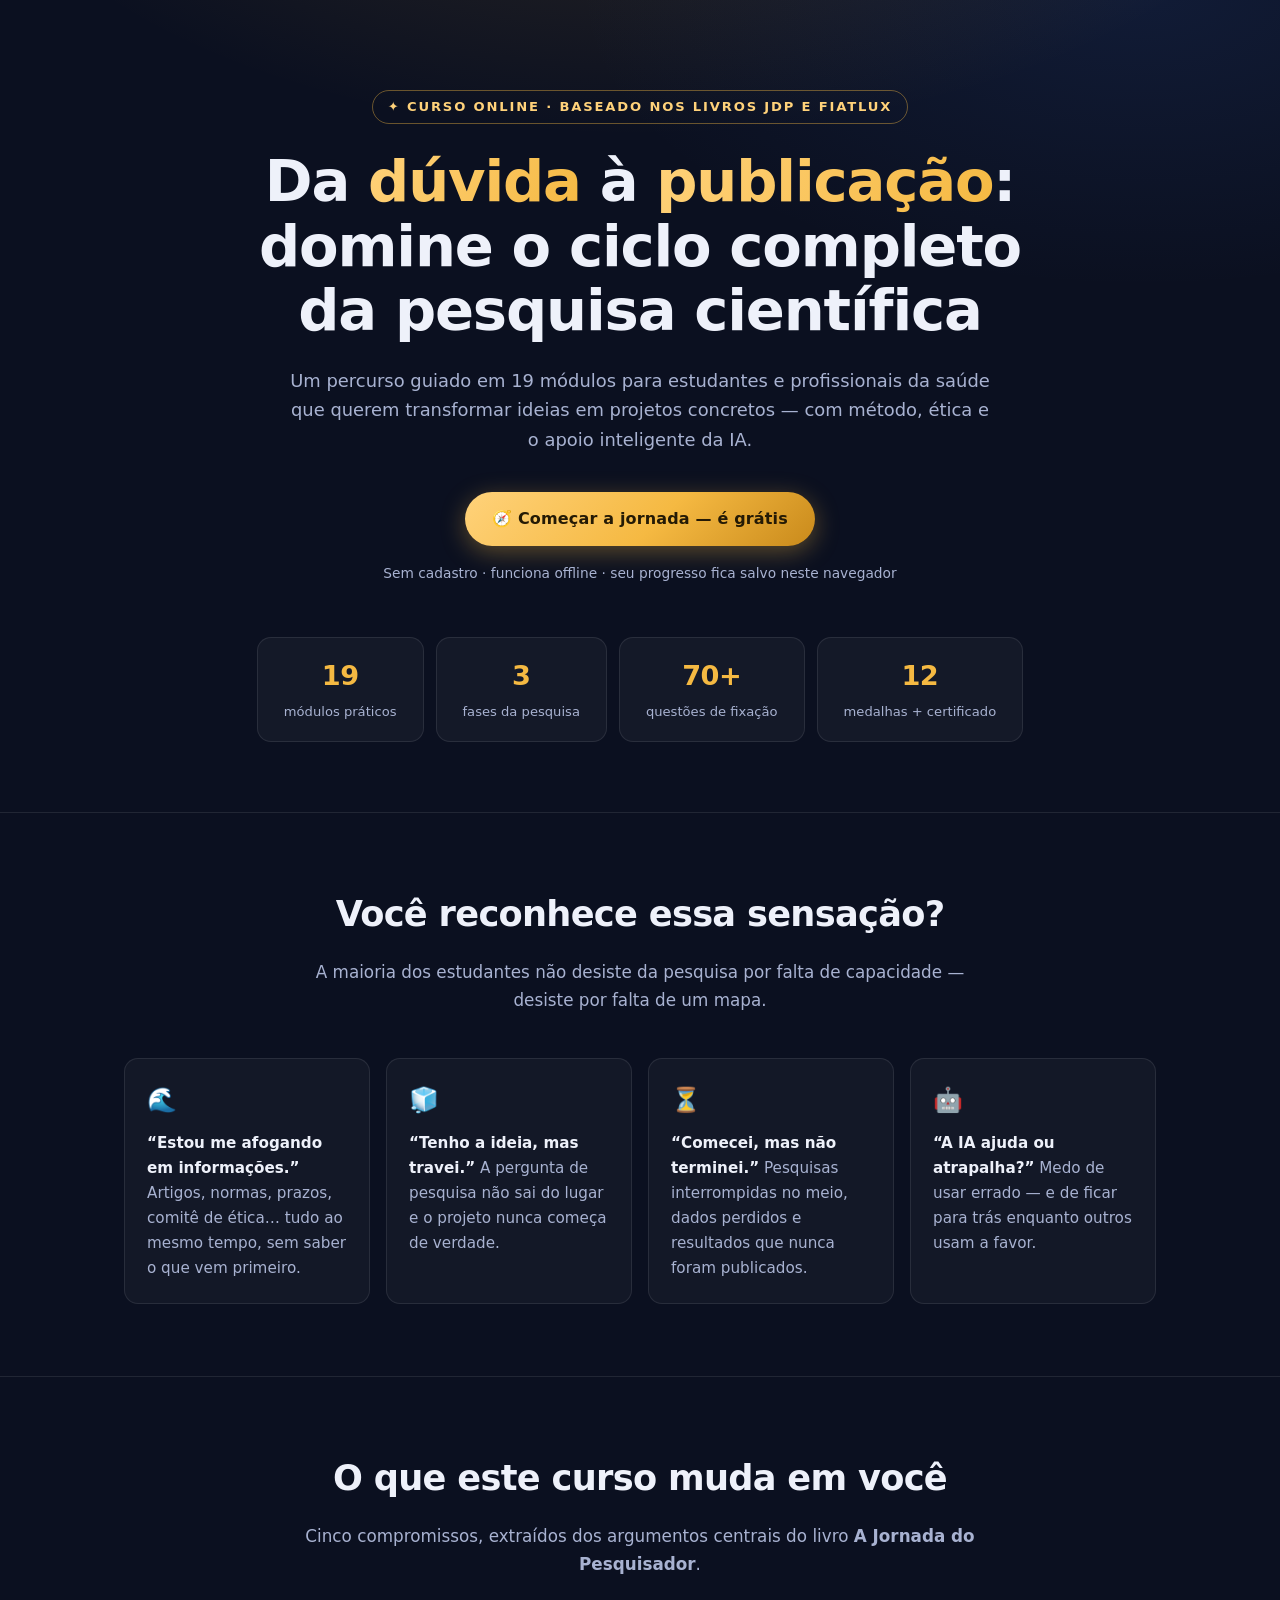
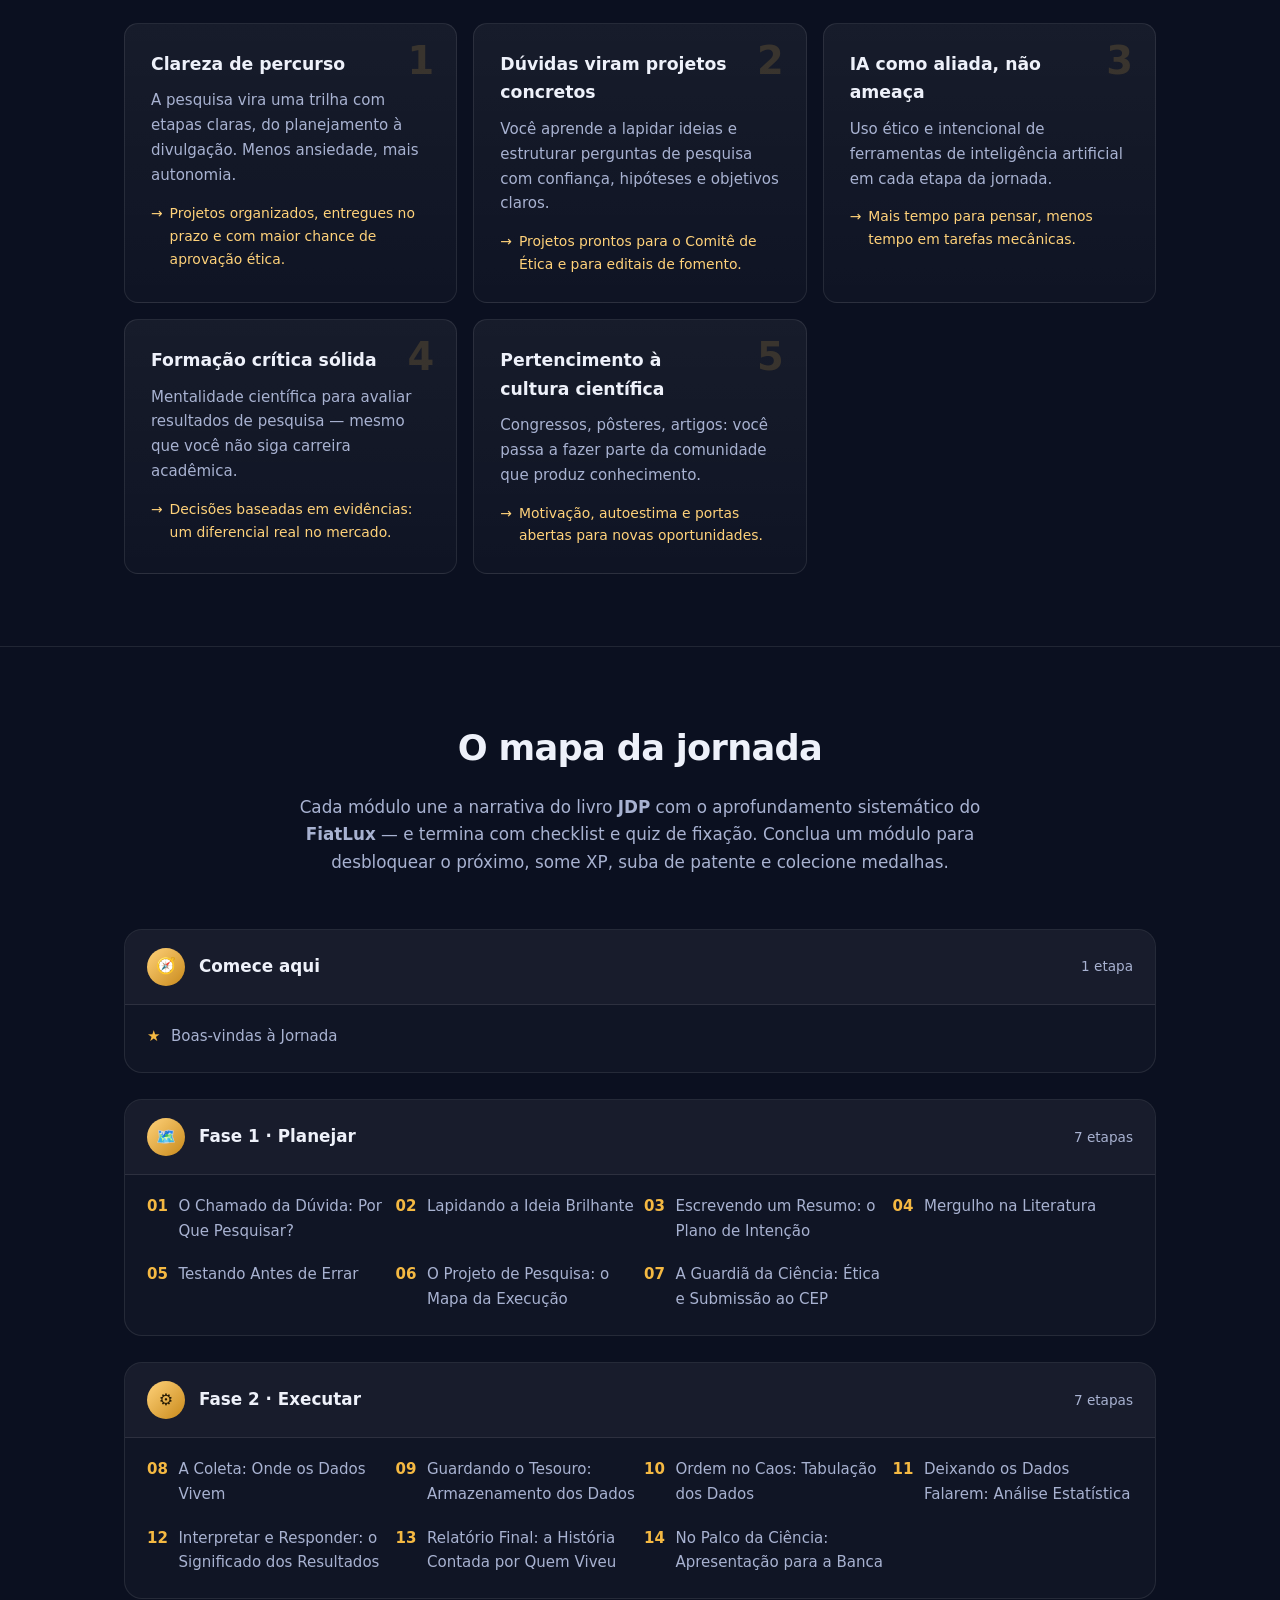
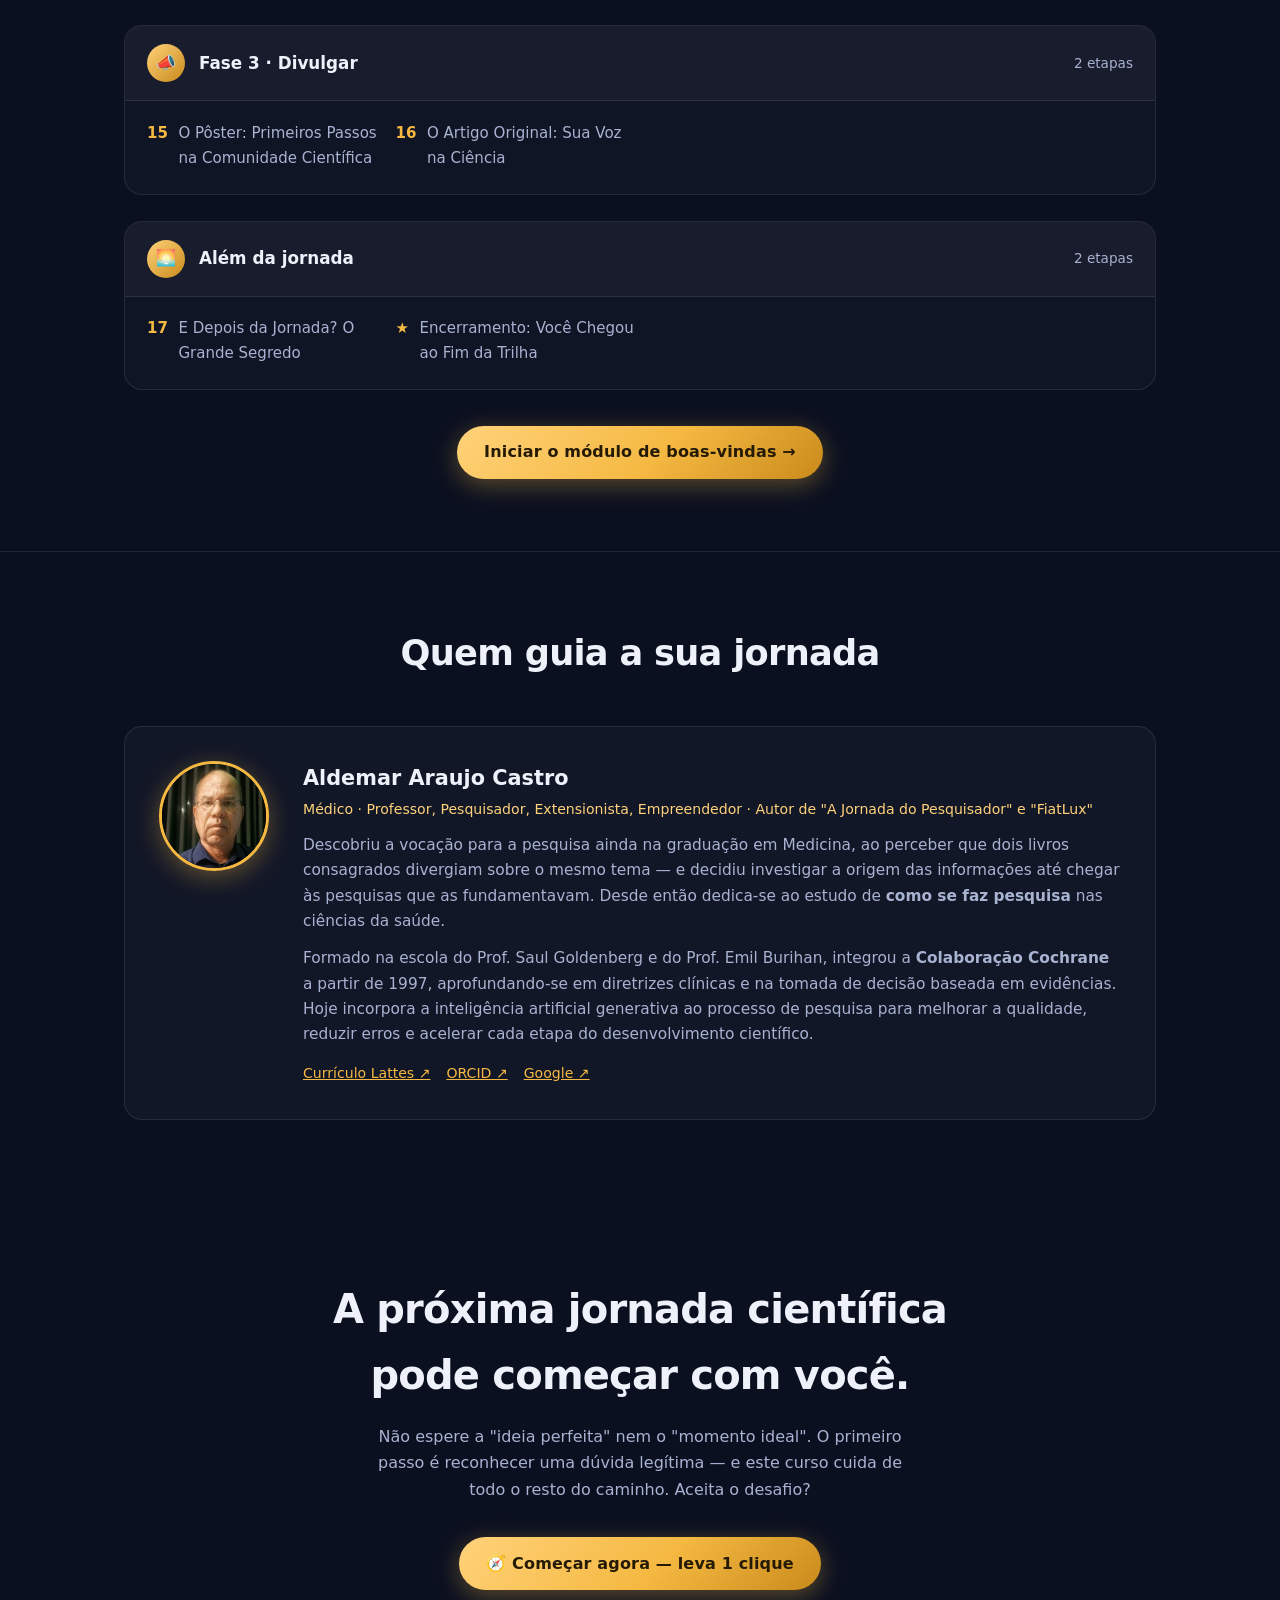
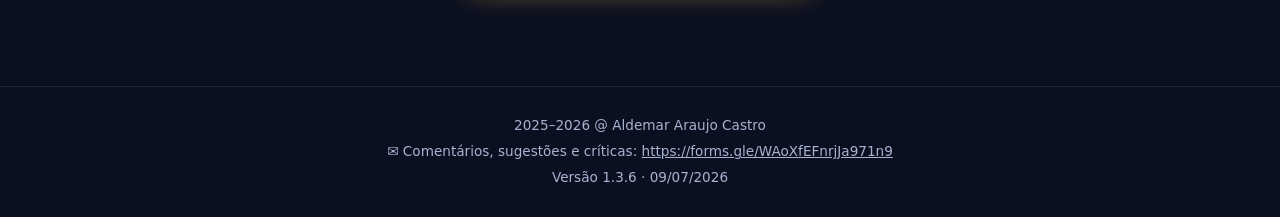
==== index.html @ de1f2465 "Referencias conflicts-of-interest cortadas viram links para disclosure-of-interest (v1.3.6) Co-Autho" ====
<!DOCTYPE html>
<html lang="pt-BR">
<head>
<meta charset="utf-8">
<meta name="viewport" content="width=device-width, initial-scale=1">
<meta name="description" content="Curso online A Jornada do Pesquisador: da dúvida à publicação científica. Baseado nos livros JDP e FiatLux de Aldemar Araujo Castro.">
<title>A Jornada do Pesquisador — Curso Online</title>
<link rel="icon" href="data:image/svg+xml,<svg xmlns='http://www.w3.org/2000/svg' viewBox='0 0 100 100'><text y='.9em' font-size='90'>🧭</text></svg>">
<style>
/* ============ A Jornada do Pesquisador — Design System ============ */
:root{
  --ink:#0b1020;           /* fundo noturno profundo */
  --ink-2:#111936;
  --ink-3:#1a2447;
  --line:rgba(255,255,255,.09);
  --amber:#f5b942;         /* fiat lux */
  --amber-2:#ffd27a;
  --amber-deep:#c98a1b;
  --glow:rgba(245,185,66,.35);
  --txt:#eef1fa;
  --txt-dim:#a8b2d1;
  --paper:#faf8f4;         /* área de leitura clara */
  --paper-2:#f1ede4;
  --paper-line:#e4ddcf;
  --ptxt:#252a3d;
  --ptxt-dim:#5b6070;
  --ok:#2e9e6b;
  --err:#d05353;
  --info:#3d6fd8;
  --r:14px;
  --sans:system-ui,-apple-system,"Segoe UI",Roboto,Ubuntu,sans-serif;
  --serif:Georgia,"Times New Roman",serif;
}
*{margin:0;padding:0;box-sizing:border-box}
html{scroll-behavior:smooth}
@media (prefers-reduced-motion:reduce){
  html{scroll-behavior:auto}
  *,*::before,*::after{animation-duration:.001s!important;transition-duration:.001s!important}
}
body{font-family:var(--sans);background:var(--ink);color:var(--txt);line-height:1.65;-webkit-font-smoothing:antialiased;overflow-x:hidden}
img{max-width:100%}
a{color:var(--amber)}
button{font:inherit;cursor:pointer;border:none;background:none;color:inherit}
[hidden]{display:none!important}

/* ---------- botões ---------- */
.btn{display:inline-flex;align-items:center;gap:.55em;padding:.85em 1.7em;border-radius:999px;
  font-weight:700;font-size:1rem;letter-spacing:.01em;transition:transform .15s,box-shadow .15s,background .15s;text-decoration:none}
.btn-primary{background:linear-gradient(135deg,var(--amber-2),var(--amber) 55%,var(--amber-deep));color:#241a05;
  box-shadow:0 6px 24px var(--glow)}
.btn-primary:hover{transform:translateY(-2px);box-shadow:0 10px 32px var(--glow)}
.btn-ghost{border:1px solid var(--line);color:var(--txt-dim)}
.btn-ghost:hover{border-color:var(--amber);color:var(--amber)}
.btn-paper{background:var(--ink);color:#fff}
.btn-paper:hover{background:var(--ink-3)}
.btn:disabled{opacity:.45;cursor:not-allowed;transform:none}

/* ================= LANDING ================= */
.landing{min-height:100vh}
.l-wrap{max-width:1080px;margin:0 auto;padding:0 24px}
.hero{position:relative;padding:90px 0 70px;text-align:center;overflow:hidden}
.hero::before{content:"";position:absolute;inset:-40% -20% auto;height:130%;
  background:radial-gradient(ellipse 60% 55% at 50% 8%,rgba(245,185,66,.16),transparent 65%),
             radial-gradient(ellipse 45% 40% at 78% 30%,rgba(61,111,216,.12),transparent 70%);
  pointer-events:none}
.hero>*{position:relative}
.hero .kicker{display:inline-block;padding:.4em 1.1em;border:1px solid rgba(245,185,66,.4);border-radius:999px;
  color:var(--amber-2);font-size:.82rem;font-weight:700;letter-spacing:.14em;text-transform:uppercase;margin-bottom:26px}
.hero h1{font-size:clamp(2.1rem,5.4vw,3.6rem);line-height:1.12;font-weight:800;letter-spacing:-.02em;max-width:21ch;margin:0 auto}
.hero h1 em{font-style:normal;background:linear-gradient(120deg,var(--amber-2),var(--amber));
  -webkit-background-clip:text;background-clip:text;color:transparent}
.hero .sub{max-width:62ch;margin:22px auto 0;color:var(--txt-dim);font-size:1.12rem}
.hero .cta-row{margin-top:38px;display:flex;gap:14px;justify-content:center;flex-wrap:wrap}
.hero .micro{margin-top:16px;color:var(--txt-dim);font-size:.86rem}
.stats{display:flex;justify-content:center;gap:12px;flex-wrap:wrap;margin-top:52px}
.stat{background:rgba(255,255,255,.04);border:1px solid var(--line);border-radius:var(--r);padding:16px 26px;min-width:130px}
.stat b{display:block;font-size:1.7rem;color:var(--amber);letter-spacing:-.02em}
.stat span{font-size:.82rem;color:var(--txt-dim)}

.l-sec{padding:72px 0;border-top:1px solid var(--line)}
.l-sec h2{font-size:clamp(1.5rem,3.4vw,2.2rem);font-weight:800;letter-spacing:-.02em;text-align:center;max-width:28ch;margin:0 auto}
.l-sec .lead{text-align:center;color:var(--txt-dim);max-width:64ch;margin:16px auto 0;font-size:1.05rem}

/* dor / identificação */
.pain{display:grid;grid-template-columns:repeat(auto-fit,minmax(230px,1fr));gap:16px;margin-top:44px}
.pain .p-card{background:rgba(255,255,255,.035);border:1px solid var(--line);border-radius:var(--r);padding:22px}
.pain .p-card .pi{font-size:1.5rem}
.pain .p-card p{margin-top:10px;color:var(--txt-dim);font-size:.95rem}
.pain .p-card b{color:var(--txt)}

/* 5 argumentos */
.args{display:grid;grid-template-columns:repeat(auto-fit,minmax(280px,1fr));gap:16px;margin-top:44px}
.arg{background:linear-gradient(180deg,rgba(255,255,255,.05),rgba(255,255,255,.02));border:1px solid var(--line);
  border-radius:var(--r);padding:26px;position:relative;transition:transform .18s,border-color .18s}
.arg:hover{transform:translateY(-4px);border-color:rgba(245,185,66,.45)}
.arg .n{position:absolute;top:18px;right:22px;font-size:2.4rem;font-weight:800;color:rgba(245,185,66,.16);line-height:1}
.arg h3{font-size:1.08rem;font-weight:800;padding-right:44px}
.arg p{margin-top:10px;color:var(--txt-dim);font-size:.94rem}
.arg .b{margin-top:14px;font-size:.87rem;color:var(--amber-2);display:flex;gap:.5em}
.arg .b::before{content:"→"}

/* trilha da jornada */
.trail{margin-top:52px;display:grid;gap:26px}
.phase{border:1px solid var(--line);border-radius:calc(var(--r) + 4px);overflow:hidden;background:rgba(255,255,255,.025)}
.phase .ph-head{display:flex;align-items:center;gap:14px;padding:18px 22px;background:rgba(255,255,255,.03);border-bottom:1px solid var(--line)}
.phase .ph-head .ph-n{width:38px;height:38px;border-radius:50%;display:grid;place-items:center;font-weight:800;
  background:linear-gradient(135deg,var(--amber-2),var(--amber-deep));color:#241a05;flex:none}
.phase .ph-head h3{font-size:1.05rem;font-weight:800}
.phase .ph-head span{color:var(--txt-dim);font-size:.85rem;margin-left:auto}
.phase ol{list-style:none;padding:14px 22px 18px;display:grid;grid-template-columns:repeat(auto-fill,minmax(240px,1fr));gap:8px}
.phase ol li{display:flex;gap:.7em;align-items:baseline;color:var(--txt-dim);font-size:.94rem;padding:.35em 0}
.phase ol li b{color:var(--amber);font-weight:700;font-variant-numeric:tabular-nums}

/* autor */
.author{display:grid;grid-template-columns:auto 1fr;gap:34px;align-items:start;margin-top:44px;
  background:rgba(255,255,255,.03);border:1px solid var(--line);border-radius:calc(var(--r) + 4px);padding:34px}
.author .av{width:110px;height:110px;border-radius:50%;background:linear-gradient(135deg,var(--amber-2),var(--amber-deep));
  display:grid;place-items:center;font-size:2.4rem;font-weight:800;color:#241a05;flex:none}
.author img.av{object-fit:cover;border:3px solid var(--amber);box-shadow:0 6px 24px var(--glow)}
.author h3{font-size:1.3rem;font-weight:800}
.author .cred{color:var(--amber-2);font-size:.88rem;margin-top:2px}
.author p{color:var(--txt-dim);margin-top:12px;font-size:.96rem}
.author .links{margin-top:14px;display:flex;gap:16px;flex-wrap:wrap;font-size:.88rem}

/* CTA final */
.final-cta{text-align:center;padding:84px 0 96px;position:relative;overflow:hidden}
.final-cta::before{content:"";position:absolute;inset:auto -20% -60%;height:120%;
  background:radial-gradient(ellipse 55% 50% at 50% 90%,rgba(245,185,66,.14),transparent 70%);pointer-events:none}
.final-cta>*{position:relative}
.final-cta h2{font-size:clamp(1.6rem,3.8vw,2.5rem);font-weight:800;letter-spacing:-.02em;max-width:24ch;margin:0 auto}
.final-cta p{color:var(--txt-dim);max-width:52ch;margin:16px auto 0}
.final-cta .btn{margin-top:34px}
.l-foot{border-top:1px solid var(--line);padding:26px 0;text-align:center;color:var(--txt-dim);font-size:.85rem;line-height:1.9}
.l-foot a{color:var(--txt-dim)}

/* ================= APP (área do curso) ================= */
.app{display:grid;grid-template-columns:300px 1fr;min-height:100vh}
.topbar{grid-column:1/-1;position:sticky;top:0;z-index:40;display:flex;align-items:center;gap:14px;
  padding:10px 18px;background:rgba(11,16,32,.92);backdrop-filter:blur(8px);border-bottom:1px solid var(--line)}
.topbar .brand{font-weight:800;letter-spacing:-.01em;font-size:.98rem;white-space:nowrap}
.topbar .brand em{font-style:normal;color:var(--amber)}
.topbar .tb-progress{flex:1;display:flex;align-items:center;gap:10px;min-width:0}
.bar{flex:1;height:8px;border-radius:99px;background:rgba(255,255,255,.08);overflow:hidden}
.bar>i{display:block;height:100%;width:0;border-radius:99px;
  background:linear-gradient(90deg,var(--amber-2),var(--amber));transition:width .5s ease}
.tb-pct{font-size:.85rem;font-weight:700;color:var(--amber);font-variant-numeric:tabular-nums;white-space:nowrap}
.tb-exit{font-size:.82rem;color:var(--txt-dim);white-space:nowrap}
.tb-exit:hover{color:var(--amber)}
.menu-btn{display:none;font-size:1.3rem;padding:.2em .4em;border-radius:8px;border:1px solid var(--line)}

/* sidebar */
.sidebar{background:var(--ink-2);border-right:1px solid var(--line);padding:18px 0 40px;overflow-y:auto;
  height:calc(100vh - 53px);position:sticky;top:53px}
.sb-phase{padding:16px 18px 4px;font-size:.72rem;font-weight:800;letter-spacing:.13em;text-transform:uppercase;color:var(--amber-2)}
.sb-item{display:flex;align-items:center;gap:10px;width:100%;text-align:left;padding:9px 18px;color:var(--txt-dim);
  font-size:.9rem;border-left:3px solid transparent;transition:background .12s}
.sb-item:hover{background:rgba(255,255,255,.045);color:var(--txt)}
.sb-item.active{background:rgba(245,185,66,.1);border-left-color:var(--amber);color:var(--txt);font-weight:600}
.sb-item .dot{width:22px;height:22px;border-radius:50%;flex:none;display:grid;place-items:center;
  font-size:.68rem;font-weight:800;border:1.5px solid var(--line);color:var(--txt-dim)}
.sb-item.done .dot{background:var(--ok);border-color:var(--ok);color:#fff}
.sb-item.done .dot::before{content:"✓"}
.sb-item:not(.done) .dot::before{content:attr(data-n)}
.sb-item .t{overflow:hidden;text-overflow:ellipsis;white-space:nowrap}
.sb-cert{margin:18px 14px 0;display:flex;justify-content:center}

/* main / lição */
.main{background:var(--paper);color:var(--ptxt);min-width:0}
.lesson{max-width:860px;margin:0 auto;padding:48px 34px 90px}
.crumb{font-size:.8rem;font-weight:800;letter-spacing:.12em;text-transform:uppercase;color:var(--amber-deep)}
.lesson h1{font-size:clamp(1.7rem,3.6vw,2.5rem);font-weight:800;letter-spacing:-.02em;line-height:1.15;margin-top:10px;color:var(--ink)}
.lesson .tagline{margin-top:12px;font-size:1.08rem;color:var(--ptxt-dim)}
.lesson h2{font-size:1.35rem;font-weight:800;letter-spacing:-.01em;color:var(--ink);margin:46px 0 14px;
  display:flex;align-items:center;gap:.55em}
.lesson h2 .ico{font-size:1.1em}
.lesson p{margin:12px 0}
.lesson ul,.lesson ol{margin:12px 0 12px 1.4em}
.lesson li{margin:.35em 0}
.lesson a{color:var(--amber-deep);text-decoration-color:rgba(201,138,27,.4)}
.lesson strong{color:var(--ink)}

.quote{margin:34px 0;padding:26px 30px;border-left:4px solid var(--amber);background:var(--paper-2);
  border-radius:0 var(--r) var(--r) 0;font-family:var(--serif);font-size:1.18rem;font-style:italic;color:var(--ink)}
.quote footer{margin-top:10px;font-family:var(--sans);font-style:normal;font-size:.85rem;font-weight:700;color:var(--ptxt-dim)}
.quote footer::before{content:"— "}

.box{border:1px solid var(--paper-line);border-radius:var(--r);padding:22px 26px;margin:20px 0;background:#fff}
.box .box-tag{display:inline-flex;align-items:center;gap:.5em;font-size:.78rem;font-weight:800;
  letter-spacing:.1em;text-transform:uppercase;margin-bottom:10px}
.box-cenario{background:linear-gradient(180deg,#fdf6e8,#fbf1dc);border-color:#eeddb5}
.box-cenario .box-tag{color:var(--amber-deep)}
.box-cenario p{font-style:italic}
.box-why{border-color:#c9d7f2;background:#f3f7ff}
.box-why .box-tag{color:var(--info)}
.box-licao{background:linear-gradient(135deg,var(--ink),var(--ink-3));color:#dfe5f5;border:none}
.box-licao .box-tag{color:var(--amber-2)}
.box-licao strong{color:#fff}

/* passo a passo (timeline) */
.steps{list-style:none;margin:18px 0 6px;padding:0}
.steps li{position:relative;padding:0 0 22px 52px}
.steps li::before{content:attr(data-n);position:absolute;left:0;top:0;width:34px;height:34px;border-radius:50%;
  display:grid;place-items:center;font-weight:800;font-size:.9rem;color:#241a05;
  background:linear-gradient(135deg,var(--amber-2),var(--amber))}
.steps li::after{content:"";position:absolute;left:16.5px;top:38px;bottom:4px;width:2px;background:var(--paper-line)}
.steps li:last-child::after{display:none}
.steps li>div{padding-top:5px}

/* erros comuns */
.errs{display:grid;gap:12px;margin:18px 0}
.err{border:1px solid #f0d4d4;border-radius:var(--r);overflow:hidden;background:#fff}
.err .e{padding:14px 18px;background:#fbeeee;color:#8c3232;font-weight:600;display:flex;gap:.6em}
.err .e::before{content:"✕";font-weight:800;color:var(--err)}
.err .s{padding:14px 18px;display:flex;gap:.6em;color:var(--ptxt)}
.err .s::before{content:"✓";font-weight:800;color:var(--ok)}

/* checklist interativo */
.check{list-style:none;margin:18px 0;padding:0;display:grid;gap:10px}
.check li{background:#fff;border:1px solid var(--paper-line);border-radius:12px}
.check label{display:flex;gap:14px;align-items:flex-start;padding:14px 18px;cursor:pointer}
.check input{width:20px;height:20px;margin-top:2px;accent-color:var(--ok);flex:none}
.check input:checked+span{color:var(--ptxt-dim);text-decoration:line-through}

/* aprofundamento FiatLux */
.fl{margin:40px 0;border:1.5px solid #ecd08f;border-left:5px solid var(--amber);border-radius:var(--r);
  background:linear-gradient(135deg,#fdf6e2,#fbeecb);overflow:hidden;box-shadow:0 2px 14px rgba(201,138,27,.14)}
.fl summary{list-style:none;display:flex;align-items:center;gap:14px;padding:18px 22px;cursor:pointer;user-select:none}
.fl summary::-webkit-details-marker{display:none}
.fl summary .fl-ico{width:38px;height:38px;border-radius:10px;background:linear-gradient(135deg,var(--ink),var(--ink-3));
  display:grid;place-items:center;font-size:1.1rem;flex:none}
.fl summary b{display:block;font-size:.78rem;letter-spacing:.1em;text-transform:uppercase;color:var(--amber-deep)}
.fl summary .arrow{margin-left:auto;transition:transform .2s;color:var(--ptxt-dim)}
.fl[open] summary .arrow{transform:rotate(180deg)}
.fl .fl-body{padding:6px 26px 26px;border-top:1px dashed #e6cf9a}
.fl .fl-body h4{margin:22px 0 8px;color:var(--ink);font-size:1.02rem}

/* quiz */
.quiz{margin:40px 0;border:2px solid var(--ink);border-radius:calc(var(--r) + 2px);background:#fff;overflow:hidden}
.quiz-head{padding:18px 24px;background:var(--ink);color:#fff;display:flex;align-items:center;gap:12px}
.quiz-head .qh-t b{display:block;font-size:1.02rem}
.quiz-head .qh-t span{font-size:.82rem;color:var(--txt-dim)}
.quiz-head .qh-score{margin-left:auto;font-weight:800;color:var(--amber);font-variant-numeric:tabular-nums}
.qq{padding:20px 24px;border-top:1px solid var(--paper-line)}
.qq .qq-q{font-weight:700;color:var(--ink)}
.qq .opts{display:grid;gap:8px;margin-top:12px}
.opt{text-align:left;padding:12px 16px;border:1.5px solid var(--paper-line);border-radius:10px;background:#fff;
  color:var(--ptxt);transition:border-color .12s,background .12s;display:flex;gap:.7em;align-items:baseline}
.opt:hover{border-color:var(--amber)}
.opt .k{font-weight:800;color:var(--ptxt-dim);flex:none}
.opt.sel-ok{border-color:var(--ok);background:#edf9f2}
.opt.sel-ok .k{color:var(--ok)}
.opt.sel-err{border-color:var(--err);background:#fdf0f0}
.opt.sel-err .k{color:var(--err)}
.opt:disabled{cursor:default;opacity:.75}
.opt.sel-ok:disabled,.opt.sel-err:disabled{opacity:1}
.qq .fb{margin-top:12px;padding:12px 16px;border-radius:10px;font-size:.92rem;display:none}
.qq .fb.on{display:block}
.qq .fb.ok{background:#edf9f2;color:#1d6b47}
.qq .fb.err{background:#fdf0f0;color:#8c3232}
.qq .retry{margin-top:10px;font-size:.85rem;font-weight:700;color:var(--info)}

/* rodapé da lição */
.lesson-nav{display:flex;gap:12px;margin-top:52px;align-items:center;flex-wrap:wrap}
.lesson-nav .spacer{flex:1}
.complete-hint{font-size:.85rem;color:var(--ptxt-dim)}
.done-flag{display:inline-flex;align-items:center;gap:.5em;padding:.5em 1.1em;border-radius:99px;
  background:#edf9f2;color:#1d6b47;font-weight:700;font-size:.9rem}

/* ============ GAMIFICAÇÃO ============ */
.lvl-chip{display:inline-flex;align-items:center;gap:.5em;padding:.35em .9em;border:1px solid rgba(245,185,66,.4);
  border-radius:999px;font-size:.8rem;white-space:nowrap;cursor:pointer;transition:background .12s}
.lvl-chip:hover{background:rgba(245,185,66,.12)}
.lvl-chip .lv-ico{font-size:1rem}
.lvl-chip .lv-name{font-weight:700;color:var(--amber-2)}
.lvl-chip .lv-xp{color:var(--txt-dim);font-variant-numeric:tabular-nums}
.streak-chip{font-size:.85rem;font-weight:700;white-space:nowrap;font-variant-numeric:tabular-nums}
.streak-chip.off{opacity:.45;filter:grayscale(1)}
.sb-item.locked{opacity:.45;cursor:not-allowed}
.sb-item.locked .dot{border-style:dashed;font-size:.6rem}
.sb-item.sb-jornada{border-bottom:1px solid var(--line);padding-bottom:12px;margin-bottom:4px;font-weight:700;color:var(--amber-2)}
.xp-hint{font-size:.72rem;font-weight:700;letter-spacing:.05em;color:var(--amber-deep);background:rgba(245,185,66,.15);
  padding:.3em .8em;border-radius:99px;margin-left:auto}

/* painel Minha Jornada */
.jornada{max-width:860px;margin:0 auto;padding:48px 34px 90px}
.lv-card{display:flex;gap:22px;align-items:center;margin-top:26px;padding:26px 30px;border-radius:var(--r);
  background:linear-gradient(135deg,var(--ink),var(--ink-3));color:#fff}
.lv-card .lv-big{font-size:3.2rem;line-height:1;flex:none}
.lv-card .lv-info{flex:1;min-width:0}
.lv-card .lv-title{font-size:1.4rem;font-weight:800;letter-spacing:-.01em}
.lv-card .lv-sub{color:var(--txt-dim);font-size:.92rem;margin-top:4px}
.lv-card .lv-sub b{color:var(--amber-2)}
.lv-card .lv-bar{height:10px;border-radius:99px;background:rgba(255,255,255,.12);margin-top:12px;overflow:hidden}
.lv-card .lv-bar i{display:block;height:100%;border-radius:99px;background:linear-gradient(90deg,var(--amber-2),var(--amber));transition:width .5s}
.stats-grid{display:grid;grid-template-columns:repeat(auto-fit,minmax(150px,1fr));gap:12px;margin-top:18px}
.stats-grid .st{background:#fff;border:1px solid var(--paper-line);border-radius:12px;padding:14px 18px;text-align:center}
.stats-grid .st b{display:block;font-size:1.4rem;color:var(--ink);letter-spacing:-.01em}
.stats-grid .st span{font-size:.78rem;color:var(--ptxt-dim)}
.badges{display:grid;grid-template-columns:repeat(auto-fill,minmax(190px,1fr));gap:12px}
.badge{background:#fff;border:1px solid var(--paper-line);border-radius:12px;padding:18px;text-align:center;
  display:flex;flex-direction:column;gap:4px;align-items:center}
.badge .bd-ico{font-size:2rem;line-height:1.2}
.badge b{font-size:.92rem;color:var(--ink)}
.badge .bd-desc{font-size:.78rem;color:var(--ptxt-dim)}
.badge .bd-date{font-size:.72rem;font-weight:700;margin-top:4px;color:var(--ptxt-dim)}
.badge:not(.won){opacity:.55}
.badge:not(.won) .bd-ico{filter:grayscale(1)}
.badge.won{border-color:var(--amber);box-shadow:0 4px 18px rgba(245,185,66,.18)}
.badge.won .bd-date{color:var(--amber-deep)}
.free-box{margin-top:36px;background:#fff;border:1px dashed var(--paper-line);border-radius:12px;padding:16px 20px}
.free-box label{display:flex;gap:12px;align-items:center;cursor:pointer;color:var(--ptxt)}
.free-box input{width:18px;height:18px;accent-color:var(--amber-deep)}
@media (max-width:640px){
  .jornada{padding:34px 20px 70px}
  .lv-card{flex-direction:column;text-align:center}
  .topbar .lvl-chip .lv-name{display:none}
}

/* ============ CERTIFICADO ============ */
.cert-page{max-width:960px;margin:0 auto;padding:48px 34px 90px}
.cert-form{background:#fff;border:1px solid var(--paper-line);border-radius:var(--r);padding:26px;margin:26px 0;
  display:flex;gap:14px;flex-wrap:wrap;align-items:center}
.cert-form input{flex:1;min-width:220px;padding:.8em 1.1em;border:1.5px solid var(--paper-line);border-radius:10px;
  font:inherit;color:var(--ptxt)}
.cert-form input:focus{outline:2px solid var(--amber);border-color:var(--amber)}
.cert{border:3px solid var(--amber-deep);border-radius:6px;background:#fffdf8;padding:56px 60px;text-align:center;
  position:relative;box-shadow:0 20px 60px rgba(0,0,0,.15)}
.cert::before{content:"";position:absolute;inset:10px;border:1px solid rgba(201,138,27,.5);border-radius:3px;pointer-events:none}
.cert .c-kicker{font-size:.78rem;letter-spacing:.3em;text-transform:uppercase;color:var(--amber-deep);font-weight:800}
.cert h2{font-family:var(--serif);font-size:2.2rem;color:var(--ink);margin:14px 0 4px}
.cert .c-sub{color:var(--ptxt-dim);font-size:.95rem}
.cert .c-name{font-family:var(--serif);font-size:2rem;color:var(--ink);margin:34px 0 6px;font-style:italic}
.cert .c-line{width:340px;max-width:80%;height:1px;background:var(--amber-deep);margin:0 auto 26px}
.cert .c-body{max-width:58ch;margin:0 auto;color:var(--ptxt);font-size:.98rem}
.cert .c-meta{margin-top:38px;display:flex;justify-content:space-around;gap:20px;flex-wrap:wrap}
.cert .c-meta div{font-size:.88rem;color:var(--ptxt-dim)}
.cert .c-meta b{display:block;color:var(--ink);font-size:1rem}
.cert .c-seal{position:absolute;right:44px;bottom:38px;width:84px;height:84px;border-radius:50%;
  background:radial-gradient(circle at 35% 30%,var(--amber-2),var(--amber-deep));display:grid;place-items:center;
  color:#241a05;font-weight:800;font-size:.62rem;letter-spacing:.08em;text-transform:uppercase;text-align:center;
  box-shadow:0 4px 14px var(--glow);transform:rotate(-8deg)}
.cert-locked{background:#fff;border:1px dashed var(--paper-line);border-radius:var(--r);padding:40px;text-align:center;color:var(--ptxt-dim)}
.cert-locked b{color:var(--ink)}

@media print{
  body{background:#fff}
  .topbar,.sidebar,.cert-form,.cert-actions,.lesson-nav{display:none!important}
  .app{display:block}
  .main{background:#fff}
  .cert-page{padding:0;max-width:none}
  .cert{box-shadow:none;page-break-inside:avoid}
}

/* ============ responsivo ============ */
@media (max-width:960px){
  .app{grid-template-columns:1fr}
  .menu-btn{display:block}
  .sidebar{position:fixed;left:0;top:53px;width:290px;z-index:50;transform:translateX(-100%);
    transition:transform .25s ease;box-shadow:20px 0 60px rgba(0,0,0,.45)}
  .sidebar.open{transform:none}
  .sb-scrim{position:fixed;inset:53px 0 0;background:rgba(0,0,0,.5);z-index:45}
  .author{grid-template-columns:1fr;text-align:center}
  .author .av{margin:0 auto}
  .author .links{justify-content:center}
}
@media (max-width:640px){
  .lesson{padding:34px 20px 70px}
  .cert-page{padding:34px 16px 70px}
  .cert{padding:40px 22px 90px}
  .cert .c-seal{right:50%;transform:translateX(50%) rotate(-8deg)}
  .topbar .brand .b-full{display:none}
  .stats{gap:8px}
  .stat{padding:12px 18px;min-width:104px}
}

</style>
</head>
<body>
<!-- ================= LANDING ================= -->
<div id="landing" class="landing">
  <header class="hero">
    <div class="l-wrap">
      <span class="kicker">✦ Curso online · baseado nos livros JDP e FiatLux</span>
      <h1>Da <em>dúvida</em> à <em>publicação</em>: domine o ciclo completo da pesquisa científica</h1>
      <p class="sub">Um percurso guiado em 19 módulos para estudantes e profissionais da saúde que querem transformar
        ideias em projetos concretos — com método, ética e o apoio inteligente da IA.</p>
      <div class="cta-row">
        <button class="btn btn-primary" data-start>🧭 Começar a jornada — é grátis</button>
        <button class="btn btn-ghost" id="resume-btn" data-start hidden></button>
      </div>
      <p class="micro">Sem cadastro · funciona offline · seu progresso fica salvo neste navegador</p>
      <div class="stats">
        <div class="stat"><b>19</b><span>módulos práticos</span></div>
        <div class="stat"><b>3</b><span>fases da pesquisa</span></div>
        <div class="stat"><b>70+</b><span>questões de fixação</span></div>
        <div class="stat"><b>12</b><span>medalhas + certificado</span></div>
      </div>
    </div>
  </header>

  <section class="l-sec">
    <div class="l-wrap">
      <h2>Você reconhece essa sensação?</h2>
      <p class="lead">A maioria dos estudantes não desiste da pesquisa por falta de capacidade —
        desiste por falta de um mapa.</p>
      <div class="pain">
        <div class="p-card"><span class="pi">🌊</span><p><b>“Estou me afogando em informações.”</b>
          Artigos, normas, prazos, comitê de ética… tudo ao mesmo tempo, sem saber o que vem primeiro.</p></div>
        <div class="p-card"><span class="pi">🧊</span><p><b>“Tenho a ideia, mas travei.”</b>
          A pergunta de pesquisa não sai do lugar e o projeto nunca começa de verdade.</p></div>
        <div class="p-card"><span class="pi">⏳</span><p><b>“Comecei, mas não terminei.”</b>
          Pesquisas interrompidas no meio, dados perdidos e resultados que nunca foram publicados.</p></div>
        <div class="p-card"><span class="pi">🤖</span><p><b>“A IA ajuda ou atrapalha?”</b>
          Medo de usar errado — e de ficar para trás enquanto outros usam a favor.</p></div>
      </div>
    </div>
  </section>

  <section class="l-sec">
    <div class="l-wrap">
      <h2>O que este curso muda em você</h2>
      <p class="lead">Cinco compromissos, extraídos dos argumentos centrais do livro
        <strong>A Jornada do Pesquisador</strong>.</p>
      <div class="args">
        <div class="arg"><span class="n">1</span><h3>Clareza de percurso</h3>
          <p>A pesquisa vira uma trilha com etapas claras, do planejamento à divulgação. Menos ansiedade, mais autonomia.</p>
          <span class="b">Projetos organizados, entregues no prazo e com maior chance de aprovação ética.</span></div>
        <div class="arg"><span class="n">2</span><h3>Dúvidas viram projetos concretos</h3>
          <p>Você aprende a lapidar ideias e estruturar perguntas de pesquisa com confiança, hipóteses e objetivos claros.</p>
          <span class="b">Projetos prontos para o Comitê de Ética e para editais de fomento.</span></div>
        <div class="arg"><span class="n">3</span><h3>IA como aliada, não ameaça</h3>
          <p>Uso ético e intencional de ferramentas de inteligência artificial em cada etapa da jornada.</p>
          <span class="b">Mais tempo para pensar, menos tempo em tarefas mecânicas.</span></div>
        <div class="arg"><span class="n">4</span><h3>Formação crítica sólida</h3>
          <p>Mentalidade científica para avaliar resultados de pesquisa — mesmo que você não siga carreira acadêmica.</p>
          <span class="b">Decisões baseadas em evidências: um diferencial real no mercado.</span></div>
        <div class="arg"><span class="n">5</span><h3>Pertencimento à cultura científica</h3>
          <p>Congressos, pôsteres, artigos: você passa a fazer parte da comunidade que produz conhecimento.</p>
          <span class="b">Motivação, autoestima e portas abertas para novas oportunidades.</span></div>
      </div>
    </div>
  </section>

  <section class="l-sec">
    <div class="l-wrap">
      <h2>O mapa da jornada</h2>
      <p class="lead">Cada módulo une a narrativa do livro <strong>JDP</strong> com o aprofundamento
        sistemático do <strong>FiatLux</strong> — e termina com checklist e quiz de fixação.
        Conclua um módulo para desbloquear o próximo, some XP, suba de patente e colecione medalhas.</p>
      <div class="trail" id="trail"></div>
      <p style="text-align:center;margin-top:36px"><button class="btn btn-primary" data-start>Iniciar o módulo de boas-vindas →</button></p>
    </div>
  </section>

  <section class="l-sec">
    <div class="l-wrap">
      <h2>Quem guia a sua jornada</h2>
      <div class="author">
        <img class="av" src="[data-uri]" alt="Foto de Aldemar Araujo Castro">
        <div>
          <h3>Aldemar Araujo Castro</h3>
          <div class="cred">Médico · Professor, Pesquisador, Extensionista, Empreendedor · Autor de "A Jornada do Pesquisador" e "FiatLux"</div>
          <p>Descobriu a vocação para a pesquisa ainda na graduação em Medicina, ao perceber que dois livros consagrados
            divergiam sobre o mesmo tema — e decidiu investigar a origem das informações até chegar às pesquisas que as
            fundamentavam. Desde então dedica-se ao estudo de <strong>como se faz pesquisa</strong> nas ciências da saúde.</p>
          <p>Formado na escola do Prof. Saul Goldenberg e do Prof. Emil Burihan, integrou a
            <strong>Colaboração Cochrane</strong> a partir de 1997, aprofundando-se em diretrizes clínicas e na tomada de
            decisão baseada em evidências. Hoje incorpora a inteligência artificial generativa ao processo de pesquisa
            para melhorar a qualidade, reduzir erros e acelerar cada etapa do desenvolvimento científico.</p>
          <div class="links">
            <a href="http://lattes.cnpq.br/2259022333178681" target="_blank" rel="noopener">Currículo Lattes ↗</a>
            <a href="http://orcid.org/0000-0003-0212-5950" target="_blank" rel="noopener">ORCID ↗</a>
            <a href="http://bit.ly/aldemarh" target="_blank" rel="noopener">Google ↗</a>
          </div>
        </div>
      </div>
    </div>
  </section>

  <section class="final-cta">
    <div class="l-wrap">
      <h2>A próxima jornada científica pode começar com você.</h2>
      <p>Não espere a "ideia perfeita" nem o "momento ideal". O primeiro passo é reconhecer uma dúvida
        legítima — e este curso cuida de todo o resto do caminho. Aceita o desafio?</p>
      <button class="btn btn-primary" data-start>🧭 Começar agora — leva 1 clique</button>
    </div>
  </section>

  <footer class="l-foot">
    <div class="l-wrap">
      <div>2025–2026 @ Aldemar Araujo Castro</div>
      <div>✉️ Comentários, sugestões e críticas:
        <a href="https://forms.gle/WAoXfEFnrjJa971n9" target="_blank" rel="noopener">https://forms.gle/WAoXfEFnrjJa971n9</a></div>
      <div>Versão 1.3.6 · 09/07/2026</div>
    </div>
  </footer>
</div>

<!-- ================= APP ================= -->
<div id="app" class="app" hidden>
  <div class="topbar">
    <button class="menu-btn" id="menu-btn" aria-label="Abrir menu de módulos">☰</button>
    <span class="brand">🧭 <span class="b-full">A Jornada do </span><em>Pesquisador</em></span>
    <div class="tb-progress"><div class="bar"><i></i></div><span class="tb-pct">0%</span></div>
    <button class="lvl-chip" id="lvl-chip" aria-label="Abrir Minha Jornada"></button>
    <span class="streak-chip" id="streak-chip"></span>
    <a class="tb-exit" href="#/">← página inicial</a>
  </div>
  <nav class="sidebar" id="sidebar" aria-label="Módulos do curso"><div id="sb-nav"></div></nav>
  <main class="main" id="main"><div id="view"></div></main>
</div>

<script>
const FL = {"1": {"title": "construindo respostas sólidas para as perguntas mais desafiadoras. 1. Definição", "html": "<p>conhecimento científico, que é caracterizado por ser generalizável e reprodutível. O conhecimento generalizável consiste em informações que podem ser comprovadas por meio de métodos científicos rigorosos, como a observação sistemática e a experimentação controlada. A pesquisa é, portanto, a única forma válida de se gerar conhecimento científico, pois segue uma sequência estruturada de passos conhecida como método científico. Esse método é o foco central da metodologia científica, que faz parte da filosofia da ciência. A filosofia da ciência, por sua vez, pertence ao campo da epistemologia, que investiga a natureza e a validade do conhecimento. Dessa forma, a pesquisa é uma atividade fundamental para a produção de saberes científicos.<\/p><p>resultando em um documento formal que marca seu encerramento: Planejamento: Ao final desta etapa, produz-se o projeto de pesquisa, que descreve os objetivos, hipóteses, métodos, as etapas que serão seguidas, aspectos éticos e logísticos. Execução: Nesta fase, realiza-se o estudo propriamente dito, e seu término é documentado no relatório final, que resume todos os procedimentos e resultados obtidos. Divulgação: A última etapa resulta na produção de um artigo original (manuscrito), o qual é submetido para publicação em uma revista científica, compartilhando os achados da pesquisa com a comunidade acadêmica.<\/p><p>Ao final de cada etapa, o documento correspondente é submetido para avaliação por órgãos e instituições pertinentes. O projeto de pesquisa é encaminhado ao Comitê de Ética em Pesquisa (CEP), o relatório final é encaminhado à banca examinadora, e o artigo original (manuscrito) é submetido ao corpo editorial de uma revista científica antes de ser publicado. Ao fim de cada etapa existe um documento escrito que será enaminhado ou submetido para avaliação. O projeto de pesquisa será encaminhado ao Comitê de Ética em Pesquisa. O relatório final será encaminahdo a banca examinadora.<\/p><p>O artigo original será submetido ao corpo editorial de uma revista científica.<\/p><ol><li>Importância validação de conhecimentos já existentes, além de contribuir para a criação de novos conhecimentos. O principal objetivo é que esses novos saberes beneficiem diretamente a sociedade e melhorem a qualidade de vida humana. Além disso, a pesquisa é essencial para a formação do próprio pesquisador. Ao conduzir um estudo, o indivíduo não apenas aprende a aplicar o método científico, mas também desenvolve habilidades analíticas e críticas essenciais para sua titulação acadêmica. Nos diferentes níveis de formação — como na graduação, mestrado ou doutorado — é necessário apresentar um trabalho final, o trabalho de colcusão de curso, a dissertação ou a tese., respectivamente. Não podemos esquecer, também, da importância da iniciação científica. Durante essa fase, alunos de graduação realizam pesquisas de curta duração, com o objetivo principal de aprender como pesquisar e entender a aplicação do método científico. Esses projetos, embora mais simples, têm um valor formativo inestimável, pois introduzem o estudante no universo da produção científica e nas normas que regem a pesquisa acadêmica.<\/li><li>Quem deve fazer? Qualquer pessoa pode realizar uma pesquisa, independentemente de seu nível de formação. A pesquisa é uma atividade acessível desde o ensino fundamental até os mais altos níveis de pós-graduação. A principal diferença entre os diferentes níveis está na complexidade da abordagem e na profundidade com que o pesquisador explora o problema. Assim, uma mesma questão de pesquisa pode ser investigada por indivíduos de diferentes formações, resultando em interpretações e conclusões com níveis variados de sofisticação. No ensino fundamental, por exemplo, os alunos podem investigar questões simples, utilizando abordagens mais rudimentares do método científico. No ensino superior, o mesmo problema pode ser estudado com mais rigor metodológico e análise estatística avançada. Essa progressão no grau de complexidade permite que o pesquisador se desenvolva ao longo de sua trajetória acadêmica.<\/li><li>Quando fazer? se depare com uma ideia brilhante — uma dúvida que leve a uma pergunta, e essa pergunta por sua vez, desperte o desejo de encontrar uma resposta. A ideia brilhante é o ponto de partida que orienta o planejamento da pesquisa. No entanto, para iniciar o processo de pesquisa, é necessário que o pesquisador tenha os recursos necessários à disposição, incluindo tempo, financiamento, infraestrutura e equipe, caso seja necessário. O planejamento da pesquisa deve ser minucioso, guiado pela ideia brilhante (pergunta de pesquisa e hipótese), e abrangente o suficiente para incluir todos os detalhes das etapas subsequentes. A ideia brilhante não é apenas o primeiro passo, mas também serve como um norte que conduz todas as demais fases da pesquisa.<\/li><li>Onde fazer? estejam disponíveis para o planejamento, execução e divulgação. Os recursos incluem não apenas materiais e equipamentos, mas também o acesso a informações, como bibliotecas, bases de dados e sistemas eletrônicos para submissão de protocolos de pesquisa. O ambiente de pesquisa deve ser adequado para que o pesquisador possa executar todas as etapas com rigor e eficiência. Para realizar uma avaliação crítica dos recursos disponíveis, pode-se utilizar ferramentas eletrônicas, como o formulário de autocrítica disponível online (<a href=\"http://bit.ly/mppauto7\" target=\"_blank\" rel=\"noopener\">http://bit.ly/mppauto7<\/a>). A utilização desse instrumento auxilia o pesquisador a verificar se possui as condições ideais para seguir adiante com seu projeto.<\/li><li>Como fazer? O processo de pesquisa segue três etapas principais: Planejar a pesquisa (Capítulo 2): O planejamento começa com um processo criativo, onde o pesquisador explora diversas abordagens e ideias. No entanto, conforme o projeto de pesquisa é estruturado, surgem limites rígidos impostos pelas metodologias científicas e pelas normas éticas, que devem ser seguidos com rigor. Neste momento, a criatividade se direciona à forma como o tema será abordado dentro das diretrizes estabelecidas. Executar a pesquisa (Capítulo 3): A execução da pesquisa é a etapa prática, que envolve seguir exatamente o que foi delineado no planejamento, sem desvios. Nesta fase, o trabalho é predominantemente técnico, focado em coletar dados, realizar experimentos ou aplicar questionários. A criatividade volta a ser fundamental na fase de interpretação dos dados, quando o pesquisador deve encontrar explicações para os resultados observados e relacioná-los ao que já é conhecido na literatura. Divulgar a pesquisa (Capítulo 4): A etapa final da pesquisa é a divulgação dos resultados, que deve ser feita seguindo regras claras e objetivas. Nesta fase, a capacidade de síntese do pesquisador é posta à prova, pois ele precisa condensar meses ou até anos de trabalho em um manuscrito para ser publicado em forma de artigo original. Pesquisas que envolvem seres humanos devem seguir rigorosamente as normas éticas e científicas, como as previstas na Resolução CNS 466/2012. Além disso, em pesquisas clínicas, é fundamental observar as Boas Práticas Clínicas (Good Clinical Practice), uma recomendação internacional que estabelece padrões para a condução de pesquisas clínicas, influenciando também as normas brasileiras regulamentadas pela CONEP.<\/li><li>Considerações finais que resulta em “verdades temporárias” — isto é, descobertas que podem ser refinadas ou modificadas conforme novas investigações são realizadas. O avanço do conhecimento humano, juntamente com o desenvolvimento de novas tecnologias, sempre abrirá novas questões a serem investigadas, mantendo o ciclo de pesquisa em constante movimento. Esse ciclo segue a sequência de planejar, executar e divulgar, e ao final de cada ciclo, novas ideias emergem, levando ao início de novos projetos. Com o tempo, à medida que o pesquisador adquire experiência, ele será capaz de gerenciar múltiplas pesquisas simultaneamente, coordenando diferentes fases em paralelo: enquanto uma pesquisa está sendo divulgada, outra pode estar sendo executada e uma terceira planejada. Esse ciclo de pesquisa é interminável, perpetuando-se enquanto houver novas perguntas a serem respondidas. *** <a href=\"https://bit.ly/01pesquisar\" target=\"_blank\" rel=\"noopener\">https://bit.ly/01pesquisar<\/a> © 1998-2024 by Aldemar Araujo Castro is licensed under CC BY-NC-SA 4.0<\/li><\/ol>"}, "10": {"title": "A ciência só é legítima quando respeita a dignidade humana — por isso, nenhuma pesquisa com pessoas deve começar sem antes passar pelo crivo ético.", "html": "<ol><li>Definição Este é o período compreendido entre a conclusão da redação do projeto de pesquisa e a sua submissão formal ao Comitê de Ética em Pesquisa (CEP), culminando na obtenção da aprovação ética. Nenhuma coleta de dados pode ser iniciada antes dessa aprovação. Trata-se de um requisito ético e legal essencial, regulamentado por normas como a Resolução CNS 466/2012<\/li><li>Encaminhar o Projeto Para oComitê de Ética em Pesquisa e, quando aplicável, complementado pelas Boas Práticas Clínicas internacionais.<\/li><li>Importância Encaminhar o projeto de pesquisa ao Comitê de Ética em Pesquisa (CEP) é um passo indispensável para garantir que o estudo seja conduzido de forma ética, responsável e cientificamente válida. A importância dessa etapa pode ser compreendida em três dimensões complementares: Proteger o participante da pesquisa. A principal função do CEP é assegurar que os participantes da pesquisa estejam protegidos contra qualquer forma de dano, risco ou abuso. Isso vale tanto para pesquisas clínicas quanto para estudos observacionais ou com dados secundários. Quando uma pesquisa é mal planejada ou tem falhas metodológicas graves, o participante pode ser exposto a procedimentos inúteis ou até prejudiciais. Portanto, proteger o sujeito da pesquisa significa também protegê-lo de pesquisas de má qualidade e daquelas em que os riscos superam os benefícios potenciais. O CEP atua, nesse sentido, como um guardião dos direitos, da dignidade e da segurança dos participantes. Co-responsabilidade institucional. Ao aprovar um projeto, o comitê de ética passa a compartilhar a responsabilidade pela execução daquela pesquisa. Isso não diminui a responsabilidade do pesquisador, mas fortalece a legitimidade da investigação, demonstrando que o estudo foi avaliado e autorizado por um órgão independente. Essa co-responsabilidade é essencial para garantir que, em caso de dúvidas, denúncias ou problemas, haja instâncias institucionalmente reconhecidas para mediar, investigar e, se necessário, intervir. Assim, a aprovação ética é também uma forma de autorização oficial para que a pesquisa seja iniciada. Avaliação ética-científica independente. Um dos grandes méritos do sistema de avaliação ética é que ele exige uma análise feita por indivíduos que não estão diretamente envolvidos na pesquisa, ou seja, por avaliadores independentes. Esses avaliadores examinam não apenas os aspectos éticos formais (como a presença do TCLE ou a descrição de riscos e benefícios), mas também os aspectos metodológicos do projeto. Isso porque não se pode separar completamente ética de método: uma pesquisa mal planejada, com metodologia inadequada, também é eticamente inaceitável, pois desperdiça recursos e tempo dos participantes sem gerar conhecimento confiável. Assim, todo erro metodológico é também um erro ético — embora nem todo erro ético tenha origem exclusivamente na metodologia. Essa interdependência mostra que a revisão ética é, ao mesmo tempo, uma revisão científica. Em resumo, a importância de submeter o projeto ao comitê está em proteger os sujeitos da pesquisa, garantir respaldo institucional para sua realização e permitir que especialistas independentes avaliem criticamente todos os seus aspectos, tanto éticos quanto científicos.<\/li><li>Quem deve fazer? O pesquisador é o indivíduo que deve encaminhar o projeto de pesquisa ao Comitê de Ética em Pesquisa (CEP), pois é ele quem possui o domínio sobre todos os aspectos da investigação — desde a formulação da pergunta de pesquisa até os detalhes metodológicos e logísticos do estudo. Essa responsabilidade não pode ser delegada integralmente, mesmo que o pesquisador conte com o apoio de orientadores, membros da equipe ou setores administrativos da instituição. Cabe ao pesquisador garantir que todos os documentos exigidos estejam completos, coerentes e devidamente organizados para submissão, incluindo o projeto de pesquisa, o Termo de Consentimento Livre e Esclarecido (TCLE), os instrumentos de coleta de dados, o cronograma, a análise de riscos e benefícios, e o formulário de conflito de interesses. Ele também é responsável por preencher corretamente os campos da Plataforma Brasil e acompanhar o andamento da avaliação, respondendo às pendências, caso sejam solicitadas pelo comitê. Ainda que o pesquisador possa receber orientações e suporte técnico, a decisão de submeter, revisar e validar as informações é exclusivamente dele. Esse protagonismo reforça sua responsabilidade ética, científica e legal sobre o estudo. Portanto, o encaminhamento ao CEP é mais do que um procedimento burocrático: é um ato de compromisso público do pesquisador com a integridade e a transparência da sua pesquisa.<\/li><li>Quando fazer? O projeto de pesquisa só deve ser encaminhado ao Comitê de Ética em Pesquisa (CEP) após a finalização da sua redação completa. Esse momento marca o encerramento da etapa de planejamento e a consolidação de todos os elementos teóricos, metodológicos e logísticos necessários para a condução do estudo. Submeter o projeto antes de sua finalização pode resultar em pendências evitáveis, retrabalho e atrasos no cronograma. Finalizar o projeto significa que o pesquisador já desenvolveu e refinou a ideia brilhante, elaborou o plano de intenção, revisou a literatura, testou os instrumentos e procedimentos e redigiu o projeto propriamente dito com todos os itens exigidos — como justificativa, objetivos, delineamento, amostragem, variáveis, métodos estatísticos, riscos e benefícios, cronograma e plano de trabalho. Esse cuidado garante que o comitê receba uma versão madura e coerente da pesquisa, capaz de ser avaliada com clareza e profundidade. Encaminhar antes da hora pode ser visto como uma demonstração de imaturidade científica, além de comprometer a avaliação ética, que depende diretamente da qualidade metodológica do estudo. Por isso, o momento certo para submeter é apenas após a revisão final do projeto e com todos os documentos auxiliares prontos e revisados. Assim, ao concluir o projeto de forma rigorosa e responsável, o pesquisador está apto a iniciar o processo de submissão ética com segurança, transparência e respeito às normas da pesquisa científica.<\/li><li>Onde fazer? A submissão do projeto de pesquisa ao Comitê de Ética em Pesquisa (CEP) pode ser feita em qualquer lugar que disponha de um computador com acesso à internet, já que todo o processo é realizado por meio de um formulário eletrônico na Plataforma Brasil (<a href=\"https://plataformabrasil.saude.gov.br\" target=\"_blank\" rel=\"noopener\">https://plataformabrasil.saude.gov.br<\/a>). Essa plataforma é o sistema oficial utilizado em todo o país para registrar, acompanhar e avaliar os protocolos de pesquisa envolvendo seres humanos. Apesar da simplicidade técnica para o envio — que pode ser feito de casa, do laboratório, da biblioteca ou até mesmo de um espaço de coworking — é fundamental que o ambiente escolhido permita concentração, acesso aos documentos e segurança digital. Como o processo envolve anexar múltiplos arquivos (projeto de pesquisa, TCLE, formulários de coleta, cronograma, entre outros), o pesquisador deve estar em um local onde consiga revisar e organizar cuidadosamente todas essas informações. Além disso, como o sistema exige login com CPF e validação de identidade, recomenda-se evitar redes públicas ou computadores compartilhados, a fim de garantir a confidencialidade dos dados e a integridade do processo de submissão. Por fim, é importante lembrar que, embora a submissão seja feita online, o projeto será avaliado por um CEP vinculado a uma instituição específica (geralmente a do pesquisador ou do orientador). Por isso, é útil ter fácil acesso às informações institucionais e aos contatos administrativos, caso seja necessário esclarecer dúvidas ou complementar informações solicitadas pelo comitê.<\/li><li>Como fazer? Para encaminhar corretamente o projeto de pesquisa ao Comitê de Ética em Pesquisa (CEP), é necessário seguir uma série de passos que envolvem cadastro, submissão eletrônica e organização criteriosa dos documentos. O processo ocorre inteiramente por meio da Plataforma Brasil (www.saude.gov.br/plataformabrasil), sistema nacional obrigatório desde 2013 para todas as pesquisas com seres humanos no Brasil. Passo a passo: a. Faça o cadastro na Plataforma Brasil. Acesse o site da Plataforma Brasil e crie seu perfil como pesquisador, informando dados pessoais, profissionais e vinculando-se à instituição onde a pesquisa será realizada. Esse cadastro é individual e indispensável para iniciar qualquer submissão. b. Prepare os documentos exigidos. Antes da submissão, certifique-se de que seu projeto de pesquisa esteja completo, em formato digital (preferencialmente PDF), e que todos os documentos complementares estejam prontos. A nomenclatura usada na Plataforma Brasil pode diferir levemente daquela do seu modelo de projeto, portanto, adapte os nomes dos arquivos conforme necessário, sem alterar seu conteúdo. c. Inicie a submissão eletrônica do projeto. Dentro da Plataforma Brasil, clique em “Nova Submissão”, selecione o tipo de estudo, preencha os formulários obrigatórios e anexe os documentos exigidos. A plataforma é autoexplicativa, mas exige atenção aos detalhes, pois erros podem gerar pendências que atrasam o processo. d. Escolha o CEP responsável. Em geral, você deverá selecionar o comitê vinculado à sua instituição ou à instituição onde a pesquisa será realizada. Verifique se o comitê está ativo e disponível para análise de novos projetos. Com todos esses passos concluídos e os documentos organizados, o pesquisador pode enviar o projeto com segurança, garantindo não apenas a conformidade ética, mas também a credibilidade científica do estudo. Esse processo fortalece a integridade da pesquisa e prepara o caminho para a sua execução com respaldo institucional.<\/li><li>Considerações finais Finalizada a redação do projeto de pesquisa, é mandatório que ele seja encaminhado ao Comitê de Ética em Pesquisa (CEP) antes de qualquer início de coleta de dados. Esse encaminhamento não é opcional nem burocrático: é um requisito ético, científico e legal para toda pesquisa que envolva seres humanos, direta ou indiretamente. A aprovação pelo CEP confere legitimidade institucional ao estudo, resguarda os direitos dos participantes e assegura a integridade do processo de investigação. Além da submissão inicial, o compromisso ético do pesquisador com o comitê não se encerra com a aprovação. A partir do momento em que a pesquisa é autorizada, o pesquisador assume a responsabilidade de manter o CEP informado sobre o andamento do estudo. Isso inclui a entrega obrigatória de relatórios de acompanhamento a cada seis meses, ou conforme estipulado pelo próprio comitê, até o encerramento da pesquisa. Esses relatórios devem conter atualizações sobre o cronograma, número de participantes recrutados, eventuais desvios de protocolo, dificuldades encontradas e ações corretivas adotadas. O envio regular desses relatórios permite que o CEP acompanhe de forma contínua a execução da pesquisa, garantindo que os princípios de respeito, justiça e beneficência sejam mantidos durante todo o percurso. Ao final da pesquisa, é necessário também encaminhar um relatório final, consolidando os resultados obtidos e documentando o encerramento das atividades. Portanto, o processo ético não se limita à submissão inicial. Ele se estende por toda a duração da pesquisa, exigindo do pesquisador uma postura ativa, transparente e comprometida com os princípios que regem a boa prática científica. *** © 1998-2024 by Aldemar Araujo Castro is licensed under CC BY-NC-SA 4.0<\/li><\/ol>"}, "11": {"title": "Coletar dados é mais do que preencher formulários; é registrar, com precisão e ética, a realidade que dará vida às respostas da pesquisa.", "html": "<ol><li>Definição A coleta de dados é o processo sistemático pelo qual se registram, de maneira fiel e padronizada, as informações necessárias para responder à pergunta de pesquisa. Esse processo é operacionalizado por meio do preenchimento do formulário de coleta de dados, que constitui o principal instrumento técnico da fase de execução da pesquisa. A coleta de dados tem início no momento do recrutamento dos sujeitos e se estende até o encerramento do seguimento de cada participante, conforme estabelecido no projeto aprovado pelo Comitê de Ética em Pesquisa. Em geral, os dados são registrados em múltiplos momentos ao longo do estudo. Por exemplo, no primeiro contato com o sujeito da pesquisa, são coletadas informações básicas e demográficas — como nome, idade, sexo e local de residência. Em momentos subsequentes, conforme o desenho metodológico, outros dados são adicionados, como características clínicas, respostas a intervenções, resultados laboratoriais, avaliações de desfechos ou qualquer outra variável definida previamente no projeto. O formulário de coleta de dados, portanto, acompanha a trajetória do sujeito na pesquisa, garantindo a consistência, integridade e rastreabilidade das informações. O formato desse formulário pode variar amplamente de acordo com o tipo e a complexidade da pesquisa. Em estudos experimentais com animais, por exemplo, pode ser suficiente uma única folha contendo campos objetivos para o registro de medidas como peso, tempo de exposição ou resposta ao tratamento. Já em pesquisas clínicas, como ensaios clínicos randomizados com seguimento prolongado, o formulário pode ser composto por dezenas de páginas encadernadas, com seções específicas para cada visita do paciente ao longo de anos, exigindo treinamento prévio da equipe para seu correto preenchimento. É importante ressaltar que a coleta de dados deve seguir rigorosamente o que foi definido no projeto de pesquisa, sem improvisações ou alterações não autorizadas, uma vez que qualquer mudança metodológica pode comprometer a validade interna do estudo. Além disso, todos os dados registrados devem ser protegidos conforme as normas de segurança da informação e de ética em pesquisa, garantindo a confidencialidade, o anonimato e a integridade dos participantes. A qualidade da coleta de dados depende da clareza dos campos a serem preenchidos, da capacitação da equipe envolvida e da padronização dos procedimentos adotados. Por isso, é comum que antes do início oficial da coleta, seja realizado um treinamento com os pesquisadores e aplicadores do formulário, além de testes-piloto ou pré-testes, que auxiliam na detecção de ambiguidades, inconsistências ou falhas do instrumento. Em resumo, a coleta de dados não é apenas o ato de registrar informações, mas sim uma atividade científica que requer precisão, preparo e responsabilidade. O sucesso das etapas posteriores da pesquisa — como a análise e a interpretação dos resultados — depende diretamente da qualidade dos dados coletados nesta fase.<\/li><li>Importancia O registro correto e inequívoco dos dados coletados é um dos pilares fundamentais para assegurar a validade, a confiabilidade e a utilidade científica dos resultados de uma pesquisa. A importância da coleta de dados vai além do simples preenchimento de formulários: trata-se de um processo que afeta diretamente todas as etapas subsequentes da investigação, desde a análise estatística até a interpretação e divulgação dos achados. Quando os dados são preenchidos de forma incompleta, ambígua ou inconsistente, comprometem-se não apenas a qualidade da base de dados, mas também a capacidade de responder com precisão à pergunta de pesquisa. Um dado mal registrado pode levar a análises distorcidas, interpretações equivocadas e conclusões errôneas. Em casos mais graves, pode inviabilizar completamente a análise estatística, levando à necessidade de descarte de participantes ou até mesmo à repetição parcial ou total da coleta. Além disso, em pesquisas clínicas ou com seres humanos, o registro inadequado pode comprometer a segurança dos participantes e gerar violações éticas, especialmente quando os dados estão relacionados à saúde, consentimento ou exposição a intervenções. Por isso, garantir o preenchimento correto não é apenas uma exigência metodológica, mas também uma obrigação ética e legal. A validade interna da pesquisa — isto é, a capacidade de estabelecer uma relação confiável entre causa e efeito dentro do estudo — depende da precisão com que os dados são coletados e registrados. Já a validade externa, ou seja, a possibilidade de generalizar os resultados para outras populações, também será afetada se a qualidade dos dados for comprometida. Assim, um formulário bem estruturado, aliado a uma equipe treinada e a procedimentos padronizados, é indispensável. Outro aspecto relevante é a rastreabilidade dos dados: registros bem feitos permitem verificar a origem, o contexto e as circunstâncias em que foram coletadas as informações, facilitando auditorias, reanálises ou revisões por pares. Em pesquisas financiadas, essa rastreabilidade é exigida por agências de fomento e comitês de ética como parte da transparência e prestação de contas do projeto. Em suma, a coleta de dados é muito mais do que uma etapa operacional. Trata-se de um processo crítico, que deve ser conduzido com rigor, atenção aos detalhes e compromisso com a excelência científica. A qualidade dos resultados de uma pesquisa será sempre tão boa quanto a qualidade dos dados que os originaram.<\/li><li>Quem deve fazer? A responsabilidade primária pela coleta de dados recai sobre o próprio pesquisador, que é a pessoa mais capacitada para compreender a relevância de cada informação registrada. Sendo ele o idealizador do projeto e conhecedor profundo da pergunta de pesquisa, das hipóteses e da metodologia adotada, é natural que tenha mais discernimento para garantir que os dados coletados estejam de acordo com os objetivos do estudo. No entanto, em muitos contextos, especialmente em pesquisas de maior porte ou com múltiplos centros de coleta, não é viável que o pesquisador principal realize pessoalmente todo o trabalho de campo. Nestes casos, é perfeitamente aceitável – e até recomendável – delegar a coleta de dados a profissionais treinados, como monitores de pesquisa, entrevistadores, auxiliares de campo ou membros da equipe multiprofissional. Essa delegação, contudo, não exime o pesquisador de sua responsabilidade. Ele continua sendo o responsável técnico e ético por todas as informações coletadas, devendo garantir a qualidade do processo por meio de supervisão ativa, padronização dos procedimentos e verificação contínua dos dados registrados. Para que essa tarefa seja executada com precisão, é indispensável que os profissionais envolvidos na coleta de dados passem por um treinamento específico. Esse treinamento deve incluir: Familiarização com o projeto de pesquisa, seus objetivos, variáveis e critérios de inclusão/exclusão; Estudo detalhado do formulário de coleta de dados, incluindo a definição clara de cada campo e como devem ser preenchidos; Simulações e testes práticos, utilizando exemplos reais ou fictícios para exercitar o preenchimento correto; Orientações éticas, como confidencialidade, sigilo das informações e postura profissional diante dos sujeitos da pesquisa; Regras de padronização, especialmente em estudos multicêntricos, para que todos os dados tenham o mesmo nível de precisão e comparabilidade. Em algumas áreas, como a pesquisa clínica regulatória, o treinamento de monitores de campo é obrigatório e deve ser documentado. Esses treinamentos são realizados conforme princípios das Boas Práticas Clínicas (Good Clinical Practice – GCP), estabelecendo padrões internacionais para garantir a integridade científica e a proteção dos participantes. É importante também estabelecer um fluxo de comunicação claro entre os monitores e o pesquisador, de modo que dúvidas e inconsistências possam ser resolvidas rapidamente, evitando a propagação de erros. Em certos casos, a coleta pode ser supervisionada em tempo real ou auditada posteriormente por meio de revisões cruzadas dos formulários. Portanto, embora o pesquisador possa delegar a tarefa da coleta de dados, ele jamais pode abrir mão do controle de qualidade, da supervisão ética e da responsabilidade técnica sobre os dados registrados. A equipe coletora atua como extensão dos olhos e das mãos do pesquisador no campo, mas a cabeça que orienta todo o processo deve continuar sendo a do pesquisador principal.<\/li><li>Quando fazer? A coleta de dados deve ser iniciada imediatamente após a aprovação pelo Comitê de Ética em Pesquisa. Somente após essa aprovação é que se deve autorizar o início da coleta de dados propriamente dita. A duração da coleta de dados dependerá de diversos fatores, sendo os principais: A complexidade do delineamento da pesquisa. Estudos observacionais transversais, por exemplo, podem ter coleta concluída em poucos dias ou semanas. Já ensaios clínicos randomizados com seguimento prolongado podem durar meses ou anos. O número de participantes planejado. Pesquisas com grandes amostras demandam mais tempo para atingir o número necessário de inclusões, especialmente quando há critérios rigorosos de inclusão e exclusão. A frequência e o número de pontos de coleta por participante. Estudos que exigem acompanhamento longitudinal (com várias visitas por paciente) naturalmente estendem a duração total da coleta. A logística do campo. Dificuldades como locais de difícil acesso, dependência de exames laboratoriais ou agendamento com profissionais de saúde também impactam o cronograma. A disponibilidade da equipe de coleta. Equipes maiores e bem treinadas podem acelerar o processo. Já a limitação de recursos humanos pode exigir planejamento em fases ou escalonamento. Além disso, é importante lembrar que a coleta de dados não é apenas um evento isolado, mas um período contínuo da pesquisa, que deve seguir rigorosamente o cronograma previsto no projeto aprovado pelo Comitê de Ética em Pesquisa. Qualquer alteração significativa no período de coleta, número de participantes ou instrumento utilizado precisa ser justificada e comunicada formalmente ao comitê por meio de uma emenda ao projeto. Portanto, o momento certo para iniciar a coleta de dados é após a aprovação pelo Comitê de Ética em Pesquisa e dentro do período previsto no cronograma oficial. A boa condução dessa etapa depende de planejamento prévio, clareza nos protocolos e vigilância constante da qualidade dos registros, desde o primeiro até o último participante.<\/li><li>Onde fazer? A coleta de dados deve ser realizada no local onde estiver o sujeito da pesquisa ou o material que está sendo analisado, respeitando as características do estudo, a natureza dos dados e os princípios éticos de confidencialidade, segurança e acessibilidade. O “onde” da coleta pode variar amplamente, e é definido a partir do delineamento metodológico da pesquisa: Em pesquisas clínicas com seres humanos, os dados geralmente são coletados em ambientes de assistência à saúde, como ambulatórios, enfermarias, hospitais, unidades básicas de saúde ou clínicas-escola. Nestes locais, o pesquisador tem acesso direto ao participante e pode coletar dados por meio de entrevistas, exames físicos, prontuários ou registros laboratoriais. Em estudos domiciliares ou de base populacional, o local da coleta será a própria residência dos sujeitos ou espaços comunitários acessíveis, como escolas, igrejas, associações de bairro, praças ou feiras. Nesse caso, é fundamental considerar a logística do deslocamento, a privacidade do ambiente e a aceitação da comunidade. Em pesquisas laboratoriais ou experimentais, a coleta ocorre nos laboratórios de análise, nos biotérios (no caso de pesquisa com animais) ou nos centros de processamento de material biológico. A coleta pode envolver medidas controladas, observações técnicas ou registros automatizados. Em pesquisas com dados secundários, o local da coleta pode ser virtual. A coleta ocorre em bancos de dados institucionais, sistemas de informação em saúde (como DATASUS ou e-SUS), prontuários eletrônicos, plataformas de ensaios clínicos ou arquivos históricos. Embora o sujeito da pesquisa não esteja presente fisicamente, a coleta exige cuidado rigoroso com a integridade, sigilo e autenticidade das informações acessadas. Em estudos realizados por meio de ferramentas digitais, como formulários eletrônicos, aplicativos ou plataformas virtuais, o local da coleta se estende para qualquer ambiente com acesso à internet — o que amplia o alcance da pesquisa, mas também impõe desafios relacionados à segurança da informação, rastreamento da origem dos dados e consentimento digital. Independentemente do local físico ou virtual, alguns princípios devem ser sempre observados: Privacidade. o ambiente deve oferecer condições adequadas para que o participante se sinta seguro e confortável para fornecer informações, especialmente em pesquisas que envolvem temas sensíveis. Acessibilidade. o local deve estar de acordo com as condições de mobilidade e compreensão dos participantes, respeitando limitações físicas, cognitivas, linguísticas ou culturais. Segurança dos dados. o local da coleta deve permitir o armazenamento seguro e controlado dos formulários (digitais ou impressos), evitando perdas, vazamentos ou acesso não autorizado. Assim, o “onde” fazer a coleta de dados é uma decisão estratégica que afeta diretamente a qualidade, a viabilidade e a ética do estudo. O pesquisador deve planejar com cuidado esse aspecto, considerando sempre o bem-estar dos participantes e a fidedignidade dos dados registrados.<\/li><li>Como fazer? A coleta de dados exige um conjunto de procedimentos técnicos e cuidados práticos que garantam a qualidade, integridade e segurança das informações coletadas. Esses procedimentos devem ser planejados previamente e descritos no projeto de pesquisa, de forma que qualquer pessoa da equipe consiga executá-los de maneira padronizada e reprodutível. Três pilares sustentam a execução adequada da coleta de dados: 6.1. Identificação única dos formulários Cada formulário de coleta de dados deve ter uma identificação única, permitindo distinguir um formulário do outro de forma inequívoca. Essa identificação é essencial para evitar confusões, trocas acidentais ou mistura de páginas que pertencem a diferentes participantes da pesquisa. A complexidade da identificação dependerá da escala do estudo: Pesquisas simples, com poucas dezenas de formulários e campos, podem utilizar métodos manuais como numeração sequencial (ex: F001, F002, F003). Pesquisas de médio porte podem se beneficiar de ferramentas de processadores de texto com recursos de inserção de campos automáticos (ex: cabeçalhos com código identificador, número da página, data da coleta). Pesquisas de grande porte exigem soluções mais robustas, como formulários impressos com códigos de barras, QR codes ou etiquetas adesivas com códigos únicos por participante e por folha, possibilitando leitura óptica e automação do processo. Em todos os casos, o método de identificação escolhido deve estar descrito no projeto de pesquisa e aplicado de forma uniforme durante toda a coleta. 6.2. Preenchimento correto e inequívoco O valor científico de qualquer pesquisa está diretamente relacionado à clareza, completude e fidedignidade dos dados registrados. O preenchimento dos formulários deve ser: Claro e legível, evitando rasuras e abreviações não padronizadas; Inequívoco, sem margens para interpretações ambíguas; Objetivo, com campos de múltipla escolha ou codificados sempre que possível, reduzindo espaços de escrita livre. Para alcançar esse padrão de qualidade, algumas estratégias são fundamentais: Treinamento da equipe de coleta. todos os envolvidos devem receber orientação clara sobre o significado de cada campo do formulário, o que pode ou não ser aceito como resposta, e como agir em situações de dúvida. Padronização de termos e códigos. criar um manual de preenchimento pode ser útil, especialmente em estudos multicêntricos ou com formulários longos. Revisão por amostragem. periodicamente, parte dos formulários preenchidos deve ser revisada para verificar erros ou inconsistências. Essa amostragem serve como indicador da qualidade geral da coleta e permite correções em tempo hábil. 6.3. Segurança dos dados A segurança dos dados coletados envolve duas dimensões igualmente importantes: a) CONFIDENCIALIDADE DOS DADOS PESSOAIS Para proteger a privacidade dos participantes da pesquisa, recomenda-se o uso de duas tabelas separadas: Tabela 1 (Identificadora): contém nome, CPF, endereço e outras informações pessoais; São dados sensiveis, requer a máxima proteção! e SER ARMAZENADO EM LOCAL DISTINTO DA TABELA 2. Tabela 2 (Dados da pesquisa): contém os dados coletados (variáveis de estudo, resultados, etc.). Essas tabelas são vinculadas por uma chave primária (código identificador). Dessa forma, os dados podem ser analisados sem expor a identidade dos sujeitos. Outras boas práticas incluem: Uso de senhas de acesso nos arquivos eletrônicos; Criptografia de dados sensíveis; Restrição de acesso apenas à equipe autorizada. b) PREVENÇÃO DE PERDA DOS DADOS A integridade dos dados também depende de estratégias de backup frequente e seguro. Recomenda-se: Realizar cópias de segurança ao final de cada sessão de coleta; Manter ao menos três cópias atualizadas: No próprio computador de trabalho; Em mídia física externa ou servidor local; Em ambiente remoto e seguro (como armazenamento em nuvem com acesso controlado). Além disso, mais de uma pessoa da equipe deve ter acesso às cópias de segurança, garantindo que a pesquisa não dependa exclusivamente de um único responsável. Todos esses aspectos — identificação única, preenchimento adequado e segurança dos dados — devem ser previstos no planejamento da pesquisa, descritos no projeto e seguidos rigorosamente durante a coleta. Essa atenção aos detalhes, muitas vezes considerada operacional, é na verdade um dos alicerces da qualidade metodológica e ética da pesquisa científica.<\/li><li>Considerações Finais A etapa de coleta de dados é, sem dúvida, uma das mais críticas de toda a trajetória de uma pesquisa. Ela representa o ponto em que o projeto, até então teórico e planejado, se materializa em informações concretas que irão sustentar as análises, conclusões e, eventualmente, publicações científicas. Por isso, quanto melhor for o formulário de coleta de dados, menores serão as dificuldades nos passos seguintes e maior será a confiabilidade dos resultados obtidos. Um bom formulário funciona como uma ponte entre o campo e a planilha de dados. Ele deve ser claro, intuitivo e completo — sem ser excessivamente longo ou complexo. Formular um instrumento de coleta bem estruturado reduz erros de preenchimento, facilita o treinamento da equipe, minimiza a necessidade de retrabalho e agiliza o processo de digitação ou importação para os bancos de dados digitais. Além disso, a qualidade do formulário impacta diretamente a organização e a segurança do armazenamento dos dados. Um instrumento com codificações padronizadas, campos bem delimitados e identificação única permite: Inserção mais rápida e precisa dos dados em softwares estatísticos; Redução de inconsistências e valores ausentes; Rastreabilidade dos registros para auditoria ou conferência; Automatização de processos, como leitura óptica ou integração com planilhas online. Outro ponto importante é que o bom design do formulário de coleta de dados facilita a criação de rotinas de backup, a divisão dos dados em tabelas separadas por função (identificação e conteúdo), e o uso de chaves primárias para vinculação segura entre registros — tudo isso contribuindo para um armazenamento mais seguro, ético e eficiente. Portanto, a coleta de dados deve ser entendida como um processo científico em si, que exige planejamento técnico, supervisão constante, e investimento de tempo e atenção aos detalhes. Ela não é apenas um ato mecânico, mas sim um momento determinante para o sucesso de toda a pesquisa. Finalizada com excelência, essa etapa prepara o terreno para as próximas fases, como a organização, análise e interpretação dos dados — que serão tão boas quanto a base que as sustenta. Assim, a coleta de dados deve ser tratada com o mesmo rigor e cuidado que dedicamos à elaboração do projeto ou à redação dos resultados. *** © 1998-2024 by Aldemar Araujo Castro is licensed under CC BY-NC-SA 4.0<\/li><\/ol>"}, "12": {"title": "Dados mal armazenados são como sementes perdidas, prometeram frutos, mas nunca brotarão.", "html": "<ol><li>Definição O armazenamento dos dados é o processo que garante que todas as informações coletadas durante a pesquisa sejam guardadas de forma organizada, segura, íntegra e identificável, preparando o terreno para a próxima etapa: a tabulação dos dados. Trata-se de uma atividade estratégica que ocorre entre a coleta e a análise, funcionando como um elo essencial na cadeia de confiabilidade dos resultados. A função principal do armazenamento é proteger os dados contra perdas, alterações indevidas ou acessos não autorizados, assegurando que eles permaneçam disponíveis e íntegros até o final da pesquisa e durante o período necessário de guarda após sua conclusão, conforme orientações éticas e legais. Independentemente de a coleta ter sido feita por formulários impressos, eletrônicos ou híbridos, os dados devem ser armazenados de maneira que sua origem e autenticidade possam ser comprovadas. A forma como os dados serão armazenados já deve ter sido prevista e aprovada no projeto de pesquisa, descrita no item “Monitoramento da pesquisa” e aprovada pelo Comitê de Ética em Pesquisa. Isso inclui definir onde os dados serão guardados (local físico ou digital), por quanto tempo permanecerão acessíveis, quem terá permissão de acesso e quais medidas de proteção serão adotadas, como criptografia, senhas ou cópias de segurança. Para dados físicos (papel), o armazenamento deve ser feito em local seco, limpo, seguro e de acesso restrito. No caso de dados digitais, recomenda-se o uso de plataformas em nuvem seguras, com autenticação em dois fatores, além de backups automáticos. Sempre que possível, é ideal que os dados sejam armazenados em formatos abertos (como .csv) para garantir sua reutilização futura sem dependência de softwares específicos. Por fim, é essencial que os dados armazenados possam ser rastreados até sua origem, o que significa que todo conjunto de dados deve estar vinculado de forma inequívoca ao participante ou à unidade de análise correspondente, com uso de identificadores únicos. Essa rastreabilidade garante a transparência e a auditoria dos dados, caso sejam solicitadas revisões, correções ou reanálises após a publicação dos resultados.<\/li><li>Importancia O armazenamento adequado dos dados é uma etapa crítica na execução da pesquisa, pois assegura a continuidade, fidelidade e segurança das informações coletadas, contribuindo diretamente para a qualidade final dos resultados. Dados mal armazenados podem comprometer toda a investigação, tornando inviável sua tabulação, análise e divulgação. Dois aspectos principais justificam sua importância: a) Fidelidade do dado A integridade dos dados armazenados é essencial para que os resultados obtidos ao final da pesquisa reflitam exatamente o que foi coletado. O processo de armazenamento deve assegurar que não haja discrepâncias entre o que foi registrado nos formulários de coleta de dados e o que será inserido na planilha de dados individuais. Uma estratégia eficaz para garantir essa fidelidade é a digitação redundante dos dados, isto é, a entrada dos mesmos dados por duas pessoas diferentes (ou por uma mesma pessoa em momentos distintos), permitindo a identificação de inconsistências. A conferência automática ou manual dos dados discordantes é uma etapa indispensável. Quando diferenças são identificadas, é necessário consultar o formulário original para realizar a correção, garantindo que a base de dados reflita com exatidão o que foi coletado. b) Não-perda dos dados A perda de dados é uma das falhas mais comuns e graves em pesquisas. Ela pode ocorrer por problemas técnicos (como falhas no equipamento, ataques cibernéticos ou queda de energia) ou por erro humano (como sobrescrita de arquivos ou exclusão acidental). Para prevenir esse risco, é imprescindível adotar uma rotina sistemática de cópias de segurança (backups). Recomenda-se que, ao final de cada sessão de trabalho, seja criada uma cópia do arquivo atualizado. Além disso, semanalmente, devem ser mantidas pelo menos duas cópias: uma local (armazenada no próprio computador ou em disco externo seguro); e outra remota (em um serviço de nuvem confiável, como Google Drive, Dropbox, OneDrive ou outro compatível com as normas da instituição). Essas cópias devem ser organizadas cronologicamente e identificadas com data e horário, para facilitar a recuperação em caso de falhas ou corrupção do arquivo original. Armazenar bem os dados não é apenas uma questão técnica: é um compromisso ético com os participantes da pesquisa, com a veracidade científica e com a sociedade. Pesquisas que falham na proteção dos dados coletados comprometem sua credibilidade e podem perder anos de trabalho em segundos. Por isso, o armazenamento deve ser visto como um pilar da execução científica.<\/li><li>Quem deve fazer? O responsável direto pelo armazenamento dos dados é o próprio pesquisador principal. Isso se justifica pelo fato de que ninguém compreende melhor a origem, o significado e a estrutura dos dados do que aquele que os idealizou e os coletou. O armazenamento não é uma tarefa técnica isolada; trata-se de uma etapa estratégica que requer julgamento, responsabilidade e conhecimento do contexto da pesquisa. Ao assumir pessoalmente essa tarefa, o pesquisador garante que as informações sejam guardadas com o devido cuidado, seguindo os padrões de fidelidade e segurança estabelecidos no projeto de pesquisa e aprovados pelo Comitê de Ética em Pesquisa. Isso inclui a escolha adequada do formato, do local e do método de armazenamento, além da definição de regras claras de acesso aos dados. Em pesquisas mais complexas, que envolvem grandes volumes de dados ou equipes numerosas, o pesquisador pode delegar partes operacionais do processo (como a digitação ou o backup) a auxiliares treinados. No entanto, essa delegação não transfere a responsabilidade: o pesquisador continua sendo o responsável legal, científico e ético pelo correto armazenamento das informações. Por isso, é essencial que o pesquisador domine pelo menos os princípios básicos de organização de dados, segurança da informação e versionamento de arquivos. Ele também deve supervisionar de forma ativa a equipe envolvida, garantindo que todos compreendam a importância do armazenamento adequado e sigam rotinas previamente definidas. Em resumo, o pesquisador não deve encarar o armazenamento de dados como uma tarefa burocrática, mas como uma ação de preservação da integridade científica e ética da pesquisa, da qual ele é o principal guardião.<\/li><li>Quando fazer? O armazenamento dos dados deve ser realizado imediatamente após o preenchimento de cada formulário de coleta de dados, sem qualquer tipo de adiamento. Essa orientação se baseia em um princípio fundamental da boa prática científica: quanto menor o intervalo entre a coleta e o armazenamento, menor o risco de perda, corrupção ou distorção das informações. Esse procedimento imediato assegura que os dados ainda estejam frescos na memória da equipe de coleta, facilitando a identificação de erros, rasuras ou inconsistências que possam ser corrigidas antes que o tempo comprometa a verificação. Adiar o armazenamento pode levar à acumulação de formulários físicos não protegidos, ao extravio de arquivos digitais temporários, ou mesmo à regravação indevida de dados em planilhas antigas. No caso de formulários físicos, o ideal é que sejam digitalizados (escaneados ou fotografados com qualidade adequada) e salvos em um diretório nomeado por data e local da coleta, antes de qualquer manipulação. Se a coleta for eletrônica (como em formulários Google ou plataformas similares), os dados devem ser exportados, nomeados adequadamente e imediatamente salvos em pelo menos dois locais: um armazenamento local (computador ou HD externo) e outro remoto (nuvem segura). A rotina de armazenamento deve ser incorporada como parte final da coleta de dados, e não como uma atividade posterior. Cada dia de campo ou cada turno de coleta deve terminar com a confirmação de que todos os dados foram armazenados com segurança, com registros de data, versão e responsáveis. Essa prática aumenta a rastreabilidade da pesquisa e contribui para a transparência e a reprodutibilidade dos resultados.<\/li><li>Onde fazer? O armazenamento dos dados deve ser feito em ambientes que reúnam duas condições mínimas e indispensáveis: Acesso aos dados coletados, sejam eles físicos (formulários impressos) ou digitais (respostas eletrônicas); Disponibilidade de um computador com acesso à internet, que permita não apenas salvar os dados de forma organizada, mas também realizar cópias de segurança em local remoto. Na prática, isso significa que o armazenamento pode ser feito em locais variados, desde que ofereçam segurança, privacidade e infraestrutura mínima. Alguns exemplos incluem: O escritório do pesquisador ou da instituição; Um laboratório de informática com acesso restrito; Um ambiente doméstico controlado, quando a pesquisa for de menor complexidade; Espaços virtuais organizados, como contas protegidas em serviços de nuvem (Google Drive, Dropbox, OneDrive, etc.). O mais importante não é o local físico, mas sim a adoção de práticas seguras e padronizadas de armazenamento, garantindo que: Os dados não fiquem expostos ao acesso de pessoas não autorizadas; O ambiente digital escolhido (como pastas no computador ou na nuvem) seja organizado por pastas temáticas, datas e versões, facilitando o rastreamento de atualizações; As rotinas de backup sejam seguidas com rigor, independentemente do ambiente utilizado. Além disso, é recomendável que o local escolhido para o armazenamento seja o mesmo utilizado para as etapas seguintes — como a tabulação e análise dos dados —, de modo a evitar perdas por transferências desnecessárias ou desorganizadas de arquivos. Assim, o melhor lugar para armazenar os dados é aquele que garante segurança, acessibilidade controlada, rastreabilidade das versões e compatibilidade com os próximos passos da pesquisa.<\/li><li>Como fazer? O armazenamento dos dados deve seguir uma rotina clara, segura e padronizada, que garanta a integridade e a rastreabilidade das informações ao longo de toda a pesquisa. Para isso, siga os passos abaixo: 6.1. Crie uma planilha de dados individuais. A planilha de dados individuais é o principal instrumento de armazenamento estruturado das informações. Nela, cada linha representa um formulário de coleta de dados (ou um participante, experimento, unidade amostral) e cada coluna corresponde a uma variável coletada. Essa planilha já deve ter sido criada durante o planejamento da pesquisa, especificamente no item Teste de Instrumentos e Procedimentos, e deve constar como anexo no projeto de pesquisa submetido ao Comitê de Ética em Pesquisa. A estrutura da planilha deve permitir a tabulação automática dos dados, evitando repetições manuais e facilitando a análise estatística futura. Prefira o formato eletrônico. Embora seja possível construir uma planilha manual (em papel), o uso de planilhas eletrônicas, como o Google Sheets, Excel ou sistemas dedicados (como REDCap), é altamente recomendado. Esses formatos oferecem:<\/li><\/ol><ul><li>Maior segurança (com backups automáticos),<\/li><li>Facilidade de compartilhamento e colaboração,<\/li><li>Validação de dados (evitando digitação incorreta), E integração direta com ferramentas de análise estatística.<\/li><\/ul><p>A escolha por um formato eletrônico moderno reduz drasticamente erros operacionais e melhora a eficiência do armazenamento. 6.2. Faça digitação redundante dos dados. A digitação redundante consiste na entrada dos mesmos dados duas vezes, por operadores diferentes ou pela mesma pessoa em momentos distintos. Esse processo é fundamental para identificar erros humanos no momento da transcrição do formulário para a planilha. Muitos softwares permitem a comparação automática entre duas versões e a identificação de discrepâncias.<\/p><p>6.3. Faça conferência dos dados discordantes. Após a digitação redundante, as diferenças entre os dois conjuntos de dados devem ser sistematicamente conferidas. A fonte de verdade sempre será o formulário original de coleta. Nenhuma correção deve ser feita por suposição. Esse procedimento assegura que o banco de dados final reflita com exatidão o que foi realmente coletado. 6.4. Faça cópias de segurança. A segurança dos dados é uma responsabilidade ética e científica do pesquisador. Por isso, é necessário adotar uma rotina de backups regulares, com pelo menos duas cópias de segurança:<\/p><p>Uma local (em HD externo ou na própria máquina, com criptografia se possível); Uma remota (em serviços como Google Drive, Dropbox, OneDrive, iCloud, etc.). As cópias devem ser realizadas ao final de cada sessão de trabalho e, no mínimo, uma vez por semana. Além disso, cada cópia deve estar claramente identificada com data, versão e responsável, evitando confusão com versões anteriores. 6.5. Utilize formulários vinculados à planilha. Sempre que possível, utilize ferramentas como Google Forms, que permitem que os dados coletados sejam automaticamente enviados para uma planilha vinculada. Essa abordagem reduz a necessidade de digitação manual e elimina etapas intermediárias que poderiam introduzir erros. Ainda assim, é importante revisar regularmente os dados recebidos e manter cópias da planilha principal.<\/p><p>Armazenar dados não é apenas “guardar informações”; é preservar a memória da pesquisa com rigor científico e responsabilidade ética. Um bom armazenamento facilita a tabulação, protege os dados e confere credibilidade a todo o processo investigativo.<\/p><ol><li>Considerações finais O armazenamento eficiente dos dados marca o encerramento da etapa de coleta e inaugura a fase de organização para análise. Quando bem executado, ele garante que o conteúdo do formulário de coleta de dados tenha sido integralmente transferido, conferido e preservado em um sistema estruturado, permitindo que os formulários originais sejam arquivados de forma definitiva, sem necessidade de consulta contínua. Isso significa que, após a digitação redundante, a conferência das divergências e a realização dos backups, o formulário de coleta de dados cumpre sua função e pode ser guardado apenas como documentação de controle ou comprovação ética, caso necessário. Ele deixa de ser o centro da atenção e dá lugar à planilha de dados individuais, que passa a ser o principal repositório das informações científicas da pesquisa. Mais do que uma etapa técnica, o armazenamento é uma garantia de continuidade e confiabilidade do estudo, evitando perdas acidentais e retrabalhos que consomem tempo, energia e credibilidade. Também representa um compromisso ético com os participantes da pesquisa, cujas informações devem ser protegidas e tratadas com responsabilidade até o fim do estudo — e mesmo após sua conclusão. A eficiência do armazenamento tem impacto direto na próxima etapa, a tabulação dos dados, pois quanto mais organizado e completo estiver o banco de dados, mais fluido será o processo de análise e interpretação. Portanto, armazenar bem não é apenas guardar — é preparar o terreno para transformar dados brutos em conhecimento científico. *** © 1998-2024 by Aldemar Araujo Castro is licensed under CC BY-NC-SA 4.0<\/li><\/ol>"}, "13": {"title": "Não se entende o que não se organiza. Tabular é o momento em que a desordem dos dados cede lugar à clareza do conhecimento.", "html": "<ol><li>Definição A tabulação dos dados é o processo pelo qual os dados brutos coletados são organizados de maneira sistemática, geralmente em formato de tabela, com o objetivo de facilitar sua leitura, análise e interpretação. Essa etapa corresponde ao quarto item da fase de execução da pesquisa e marca a transição entre a coleta dos dados e sua análise estatística. planilha: é uma atividade intelectual que exige atenção aos detalhes e respeito à estrutura metodológica definida no planejamento. A forma como os dados são organizados afeta diretamente a precisão das análises e a clareza dos resultados que serão posteriormente divulgados. Cada linha da tabela corresponde a uma unidade de análise, e cada coluna representa uma variável. A escolha das variáveis deve seguir exatamente o que foi proposto no projeto de pesquisa, e a ordem das colunas deve ser cuidadosamente pensada para facilitar a compreensão e evitar erros de leitura. Durante a tabulação, o pesquisador deve realizar uma verificação inicial de consistência, identificando dados ausentes, incoerentes ou fora dos limites esperados. É também neste momento que se estabelece o formato padrão dos dados, garantindo a uniformidade necessária para a análise estatística. Portanto, tabular os dados é muito mais do que uma tarefa operacional — é uma etapa crítica da pesquisa, que exige conhecimento, organização e fidelidade aos princípios metodológicos definidos no projeto aprovado pelo Comitê de Ética em Pesquisa. Feita corretamente, a tabulação transforma um conjunto caótico de informações em uma base sólida de evidências científicas.<\/li><li>Importancia A tabulação dos dados representa um ponto de virada na execução da pesquisa. É nesta etapa que os dados coletados individualmente começam a assumir uma forma organizada e compreensível, permitindo ao pesquisador enxergar o conjunto de informações de maneira estruturada. Ao transformar os dados brutos em uma tabela coerente, o pesquisador realiza uma síntese das informações obtidas, revelando padrões, distribuições e possíveis inconsistências. Esse panorama geral possibilita não apenas uma visão mais clara do que foi coletado, mas também antecipa tendências e questões relevantes que poderão ser aprofundadas na próxima etapa: a análise dos dados. É também durante a tabulação que se identificam erros de preenchimento, valores faltantes ou inconsistências nos dados, o que torna esta fase essencial para garantir a qualidade e a fidedignidade dos resultados. Sem uma tabulação precisa, qualquer análise subsequente estará comprometida, podendo gerar interpretações equivocadas e conclusões inválidas. Portanto, a tabulação funciona, junto com o armazenamento, como uma ponte segura entre a coleta e a análise, organizando os dados de forma lógica e padronizada. É neste momento que a pesquisa deixa de ser um amontoado de informações desconexas e passa a se estruturar como um corpo de conhecimento com potencial analítico e científico.<\/li><li>Quem deve fazer? A responsabilidade pela tabulação dos dados deve ser assumida, prioritariamente, pelo próprio pesquisador. É ele quem possui o conhecimento mais profundo sobre a estrutura do estudo, as variáveis envolvidas, os códigos utilizados e o significado de cada dado coletado. Ao realizar pessoalmente essa etapa, o pesquisador fortalece seu domínio sobre os dados, desenvolve uma percepção crítica sobre a qualidade da coleta, e pode identificar com mais facilidade erros, lacunas ou padrões inesperados. Essa familiaridade é essencial para conduzir uma análise de dados mais eficaz e segura na etapa seguinte. Embora possa haver colaboração de assistentes ou técnicos em projetos maiores, é indispensável que o pesquisador acompanhe de perto o processo e valide pessoalmente a organização final dos dados. Conhecer e dominar os recursos dessa etapa é o que diferencia um pesquisador atento de um mero executor de procedimentos.<\/li><li>Quando fazer? A tabulação dos dados deve ser iniciada imediatamente após o armazenamento. Esse é o momento ideal, pois os dados ainda estão recentes, acessíveis e organizados na memória do pesquisador. Quanto menor o intervalo entre a coleta e a tabulação, menor o risco de perda de informações, erros de interpretação ou esquecimentos importantes. A postergação dessa etapa pode comprometer a qualidade dos registros e dificultar a identificação de inconsistências ou lacunas nos dados coletados. Portanto, a orientação é clara: não espere acumular todos os formulários para começar a tabulação. Sempre que possível, vá tabulando os dados de forma contínua e sistemática, logo após cada rodada de coleta. Essa prática garante maior fidelidade, agilidade e segurança no processo de organização das informações.<\/li><li>Onde fazer? A tabulação dos dados pode ser realizada em qualquer lugar, desde que haja um computador disponível e acesso à internet. O que realmente importa não é o local físico, mas sim a disponibilidade de ferramentas adequadas e um ambiente que favoreça a concentração. É essencial que o pesquisador tenha acesso a softwares de planilha eletrônica (como o Google Planilhas ou o Excel) e, obrigatoriamente, que utilize um sistema com armazenamento em nuvem, para garantir a segurança dos dados e a possibilidade de acesso remoto. Seja no escritório, em casa, na biblioteca ou em um laboratório, o mais importante é garantir que o ambiente permita uma tabulação cuidadosa, sem interrupções e com a atenção necessária aos detalhes. O local deve ser funcional e seguro, principalmente quando se está lidando com dados sensíveis de pesquisa.<\/li><li>Como fazer? A tabulação é feita por meio de duas formas principais de apresentação dos dados: a apresentação tabular e a apresentação gráfica. Ambas se complementam e têm o objetivo de organizar visualmente as informações, facilitando a análise e a interpretação dos resultados. Para isso, é fundamental criar tabelas bem estruturadas, com linhas e colunas que representem de forma clara os dados coletados. Cada variável deve estar corretamente posicionada, e os dados precisam ser inseridos com fidelidade. Uma boa tabela permite que o leitor compreenda de imediato o que está sendo demonstrado. Além disso, recomenda-se criar gráficos sempre que possível. Gráficos tornam os dados visualmente acessíveis e ajudam a identificar tendências, padrões e comparações com mais rapidez. Podem ser usados gráficos de barras, de colunas, de pizza, de linhas ou dispersão, conforme o tipo de variável e o objetivo da análise. O uso de planilhas eletrônicas — como MS Excel, Google Planilhas ou OpenCalc — torna todo o processo mais eficiente e seguro, especialmente se o armazenamento dos dados tiver sido feito na mesma ferramenta. Isso evita retrabalho e garante maior integridade na transferência das informações. Importante: as tabelas e os gráficos que serão utilizados já devem estar definidos no projeto de pesquisa. Essa definição é feita durante o planejamento da pesquisa, especialmente na etapa de revisão da literatura, onde o pesquisador deve identificar quais formas de apresentação são mais utilizadas em estudos semelhantes. Dessa forma, seguimos o padrão científico da área, o que facilita a compreensão e a aceitação dos resultados por parte da comunidade acadêmica. Portanto, a tabulação não é uma etapa isolada, mas sim parte de um processo integrado ao planejamento da pesquisa. Ela transforma os dados brutos em representações organizadas e claras, prontas para a análise estatística e interpretação final.<\/li><li>Considerações finais É importante compreender que nem todas as tabelas e gráficos produzidos durante a tabulação serão incluídos no relatório final da pesquisa. Isso não significa desperdício de esforço, mas sim parte essencial do processo de compreensão dos dados. A construção de diversas representações visuais e numéricas tem como principal objetivo explorar os dados coletados sob diferentes ângulos, permitindo ao pesquisador identificar padrões, tendências, inconsistências ou resultados inesperados. Essa etapa funciona como uma análise exploratória inicial, que antecede a análise estatística propriamente dita. Ao elaborar múltiplas tabelas e gráficos, o pesquisador consegue testar diferentes formas de apresentação, escolhendo posteriormente aquelas que melhor representam os achados principais da pesquisa. Além disso, essa multiplicidade de visualizações permite ao pesquisador refletir criticamente sobre os próprios dados, detectando possíveis erros de coleta, falhas de preenchimento ou variáveis que não se comportaram como o esperado. Por isso, a tabulação deve ser vista não apenas como um passo técnico, mas como uma ferramenta de análise preliminar, que auxilia na tomada de decisões sobre a melhor forma de conduzir as etapas seguintes da pesquisa. Ao final, apenas as tabelas e os gráficos mais relevantes e representativos serão selecionados para compor o relatório final e o artigo original, mas todo o processo de construção anterior foi fundamental para garantir a qualidade e a robustez da interpretação dos resultados. *** © 1998-2024 by Aldemar Araujo Castro is licensed under CC BY-NC-SA 4.0<\/li><\/ol>"}, "14": {"title": "Os dados não mentem, mas também não falam por si. É o rigor na análise que transforma silêncio em sentido e números em verdade.", "html": "<ol><li>Definição é o momento decisivo em que o pesquisador confronta a realidade dos resultados com as expectativas formuladas na hipótese. Trata-se de uma etapa que exige lógica, domínio técnico e honestidade intelectual. É o processo lógico e matemático que permite transformar os dados brutos em evidências científicas confiáveis. A análise estatística é responsável por conduzir a tomada de decisão sobre as hipóteses estatísticas, especialmente sobre a hipótese nula, que representa a ausência de efeito ou diferença significativa. É nesta etapa que se decide se os resultados rejeitam ou não a hipótese de nulidade, baseando- se em critérios objetivos como o valor de p, os intervalos de confiança, o poder do teste e outros indicadores estatísticos apropriados ao tipo de estudo. Por isso, analisar os dados não é um momento isolado ou mecânico: é o desfecho lógico de um planejamento estatístico bem elaborado, que começou muito antes, na fase de planejamento da pesquisa. Envolve interpretação crítica, coerência metodológica, domínio dos testes estatísticos adequados e, acima de tudo, responsabilidade científica com os resultados obtidos. O pesquisador precisa compreender o significado por trás dos números, avaliando se as conclusões são robustas, se fazem sentido diante do contexto do estudo e se estão alinhadas com os objetivos e a hipótese inicial. Além disso, é nesta etapa que se identifica a força da evidência, o grau de incerteza, e se há necessidade de análises complementares ou estratificações específicas. A forma como essa análise é conduzida pode confirmar descobertas relevantes, refutar expectativas iniciais, ou até levantar novas hipóteses para investigações futuras. Analisar os dados é, portanto, um dos atos mais sofisticados e decisivos de toda a pesquisa científica.<\/li><li>Importancia A análise dos dados ocupa um papel central na pesquisa científica porque é ela que permite distinguir um achado verdadeiro de um resultado aleatório. Ao aplicar testes estatísticos apropriados, o pesquisador consegue determinar qual a probabilidade de o acaso ser responsável pelos resultados encontrados. Em outras palavras, é isso que o teste estatístico faz: quantifica o quanto podemos confiar que o efeito observado não ocorreu por mera sorte. Essa etapa é fundamental porque nenhum resultado pode ser considerado válido sem uma análise que comprove sua significância estatística. Ela é o mecanismo pelo qual se decide se um resultado é consistente com a hipótese nula ou se há evidências suficientes para rejeitá-la, favorecendo a hipótese alternativa. Mais do que isso, a análise estatística ajuda a entender a magnitude e a direção do efeito, a precisão das estimativas, e a confiabilidade dos dados coletados. Ela transforma os dados em informações interpretáveis, que servirão de base para as conclusões científicas, as recomendações práticas e, eventualmente, a publicação dos resultados. Portanto, sem uma análise bem conduzida, todo o esforço anterior da pesquisa — planejamento, coleta, armazenamento e tabulação — perde seu valor científico, pois ficaria impossível afirmar, com segurança, se o que foi encontrado tem relevância ou se foi apenas fruto do acaso.<\/li><li>Quem deve fazer? A análise dos dados é uma etapa que exige compromisso direto do pesquisador com os resultados obtidos. Mesmo que conte com o apoio técnico de um estatístico, é o próprio pesquisador quem deve realizar ou supervisionar a análise dos dados, pois somente ele compreende plenamente o contexto, os objetivos e as nuances do estudo. O auxílio de um estatístico é valioso, principalmente quando se trata de selecionar os testes adequados, verificar pressupostos estatísticos ou interpretar resultados mais complexos. No entanto, a responsabilidade pela análise é inteiramente do pesquisador. Isso significa que nenhum resultado pode ser apresentado ou interpretado sem o seu entendimento e validação crítica. É dever do pesquisador saber por que cada teste foi escolhido, como ele foi aplicado, e o que significam os resultados gerados. Delegar cegamente essa etapa a um profissional externo, sem domínio mínimo dos conceitos, compromete a autonomia científica, a qualidade do trabalho e até mesmo a ética da pesquisa. Portanto, mesmo com o apoio de especialistas, o protagonismo da análise deve ser do pesquisador, que precisa estar preparado para explicar, defender e discutir cada número apresentado.<\/li><li>Quando fazer? O momento mais tradicional para iniciar a análise dos dados é imediatamente após o término da coleta, quando todos os formulários ou registros já estão completos e os dados encontram-se tabulados e validados. Esse é o cenário ideal para garantir uma análise completa, robusta e fiel ao planejamento estatístico descrito no projeto. No entanto, em alguns estudos — especialmente aqueles com grande volume de dados ou coleta prolongada — é possível, e até recomendado, que a análise ocorra de forma parcial, durante a própria coleta, desde que isso tenha sido previsto e justificado no projeto de pesquisa. Essa abordagem pode ser útil para monitoramento de segurança em ensaios clínicos, ajustes em estudos longitudinais, ou mesmo para identificar falhas precoces no preenchimento ou armazenamento dos dados. O mais importante é que a análise seja realizada no momento apropriado, conforme definido no projeto e sem comprometer a integridade metodológica. Antecipar ou atrasar essa etapa, sem justificativa válida, pode gerar interpretações equivocadas, conclusões apressadas ou até violações éticas, especialmente se os dados forem usados para tomar decisões antes da conclusão do estudo. Portanto, a análise estatística deve seguir rigorosamente o cronograma previsto, garantindo transparência, validade e reprodutibilidade dos resultados.<\/li><li>Onde fazer? A análise dos dados pode ser realizada em qualquer lugar, desde que haja um computador disponível com acesso à Internet e os arquivos da pesquisa devidamente organizados. Com o avanço da tecnologia e o uso de plataformas em nuvem, como Google Drive ou OneDrive, o pesquisador pode acessar planilhas, bancos de dados e softwares estatísticos a partir de diferentes dispositivos e locais. É essencial, no entanto, que esse ambiente — físico ou virtual — ofereça segurança, organização e concentração. Não basta apenas ter acesso à Internet; é necessário que o local permita atenção aos detalhes, verificação minuciosa dos dados e tempo dedicado à interpretação criteriosa dos resultados. Além disso, muitos dos softwares estatísticos utilizados, como R, SPSS, Stata, JASP ou Jamovi, possuem versões online ou bibliotecas em nuvem que facilitam o trabalho remoto. Isso significa que a análise dos dados não está mais restrita a laboratórios ou escritórios institucionais — ela pode ser feita em casa, em bibliotecas, coworkings, ou até durante viagens, desde que respeitadas as boas práticas de segurança da informação e a confidencialidade dos dados. Por isso, mais do que o local físico, o que importa é que o pesquisador tenha acesso às ferramentas, aos arquivos organizados e a um ambiente propício à concentração, pois a análise é uma etapa crítica, que exige cuidado e precisão.<\/li><li>Como fazer? Para garantir uma análise dos dados rigorosa e coerente, o pesquisador deve seguir exatamente o que foi previsto no projeto de pesquisa, sem desvios ou improvisações. Isso significa realizar, em primeiro lugar, as análises descritivas conforme planejado, seguidas das análises estatísticas inferenciais previamente definidas. A análise estatística está dividida em duas grandes etapas complementares: Estatística descritiva, que compreende o cálculo de medidas de posição (como média, mediana e moda), medidas de dispersão (como desvio padrão e amplitude interquartil), além de medidas de forma, como assimetria (skewness) e achatamento (kurtosis). Essa fase tem como objetivo organizar, resumir e apresentar os dados de forma clara, permitindo um entendimento inicial da amostra e de suas características. Estatística inferencial, que envolve a aplicação dos testes estatísticos planejados, como teste t, qui-quadrado, ANOVA, correlação de Pearson ou regressões, entre outros. Esses testes são responsáveis por permitir a generalização dos resultados da amostra para a população-alvo, com base na probabilidade e no controle do erro aleatório. A execução dessa etapa deve ser fiel ao que foi descrito no item de análise estatística do projeto de pesquisa, garantindo transparência e validade metodológica. Caso, por qualquer motivo, sejam realizadas análises não previstas no projeto, elas devem obrigatoriamente ser identificadas no relatório final como análises não-planejadas (a posteriori). Isso não as invalida totalmente, mas exige que sejam interpretadas com cautela, pois podem representar resultados exploratórios e não confirmatórios. Não existe justificativa ética ou científica para acrescentar novas análises sem ter realizado um planejamento adequado. Se isso ocorrer, revela falhas na revisão da literatura, que deixou de indicar quais métodos e análises seriam esperados para aquele tipo de estudo. A utilização de softwares estatísticos é indispensável para esse processo. Muitos dos aplicativos usados na tabulação dos dados — como Excel, Google Sheets, Jamovi, SPSS ou R — já incluem ferramentas para realizar estatísticas descritivas e inferenciais. Em situações mais específicas, o pesquisador pode utilizar recursos complementares, como a ferramenta online do GraphPad QuickCalcs (www.graphpad.com/quickcalcs), que oferece testes rápidos e acessíveis, especialmente úteis para estudos simples ou com pequenos conjuntos de dados. Em qualquer cenário, é fundamental que o pesquisador saiba interpretar os resultados gerados pelo software. O aplicativo é apenas uma ferramenta — a análise crítica e a responsabilidade científica são insubstituíveis.<\/li><li>Considerações finais A análise dos dados é um instrumento de confirmação, e não um artifício de convencimento. Seu papel é apoiar nossa conclusão com base em resultados objetivos, e não iluminar ou justificar uma conclusão previamente desejada. Em outras palavras, ela não deve ser manipulada para “provar” o que se gostaria que fosse verdade. Pelo contrário, é por meio dela que se define se há evidência estatística suficiente para sustentar uma hipótese, ou se os achados podem ser atribuídos ao acaso. É a análise que determina o quanto o acaso é o responsável pelo resultado que encontramos, fornecendo uma medida clara e mensurável do nível de incerteza envolvido nas conclusões. Valores como o p-valor, os intervalos de confiança de 95% e os níveis de significância não são apenas números: são ferramentas que traduzem a força da pesquisa obtida. Por isso, a análise deve ser encarada com seriedade, rigor e honestidade intelectual. Quando bem conduzida, ela transforma dados brutos em conhecimento confiável. Quando mal conduzida ou usada de forma oportunista, ela compromete toda a credibilidade da pesquisa. Em resumo, a análise dos dados não é o fim da pesquisa, mas o início da compreensão dos resultados. Cabe ao pesquisador interpretar com responsabilidade o que os dados realmente mostram, não o que ele gostaria que mostrassem. *** © 1998-2024 by Aldemar Araujo Castro is licensed under CC BY-NC-SA 4.0<\/li><\/ol>"}, "15": {"title": "Os dados falam, mas é a honestidade do pesquisador que dá sentido à sua voz. 1. Definição", "html": "<p>A interpretação dos dados é o momento em que o pesquisador transforma números em significado. É a etapa decisiva da pesquisa, pois nela reside a resposta à pergunta de pesquisa, ou seja, a conclusão. Não se trata apenas de relatar os resultados obtidos, mas de compreender profundamente o que eles revelam sobre o fenômeno estudado. Para interpretar os resultados corretamente, é essencial entender o significado da análise estatística realizada — isso inclui saber se a hipótese nula foi negada ou não, o que indica a significância estatística das descobertas. Esse entendimento depende de uma leitura cuidadosa da variável primária, que é o foco principal da análise, e da forma como ela se relaciona com as variáveis secundárias, que oferecem contexto e suporte à conclusão.<\/p><p>A interpretação também exige que o pesquisador considere as implicações práticas dos achados, tanto para a realidade clínica quanto para o avanço do conhecimento científico. Não basta identificar que houve diferença ou associação estatística; é preciso refletir sobre o que isso significa na prática, quais mudanças podem ser sugeridas, e até onde é possível generalizar os resultados. Por fim, interpretar os dados é mais do que fazer afirmações técnicas: é conectar os achados com a hipótese, com a literatura revisada e com a experiência prática do pesquisador. É uma tarefa intelectualmente exigente, que demanda humildade para reconhecer limitações, e coragem para propor novas perguntas a partir das respostas encontradas.<\/p><ol><li>Importancia A interpretação dos dados é, sem dúvida, o momento mais complexo da execução da pesquisa, pois exige muito mais do que técnica: requer profundidade intelectual, humildade científica e maturidade crítica. Neste ponto, o pesquisador precisa adotar uma postura crítica e cuidadosa, capaz de reconhecer e avaliar com honestidade como sua pesquisa foi conduzida, identificando falhas metodológicas, limitações operacionais e possíveis vieses que possam ter influenciado os resultados. Essa avaliação crítica não é simples. Ela exige um domínio aprofundado do tema investigado, permitindo ao pesquisador enxergar os pontos fracos e fortes dos seus resultados à luz do que já se sabe na literatura científica. Não basta confiar apenas nos números: é fundamental evitar a superestimação dos achados e resistir à tentação de interpretar os dados além do que eles realmente permitem. A interpretação adequada depende, portanto, da integração entre três elementos essenciais: a leitura cuidadosa da análise estatística; o reconhecimento das limitações da própria pesquisa; e a compreensão crítica do campo de estudo. Somente a combinação desses fatores permitirá que o pesquisador chegue a uma conclusão coerente, honesta e cientificamente válida. Essa etapa não é o fim da pesquisa, mas o ponto culminante em que os dados ganham sentido e se transformam em conhecimento aplicável.<\/li><li>Quem deve fazer? A responsabilidade inicial pela interpretação dos dados é, de forma inquestionável, do próprio pesquisador. É ele quem esteve imerso em todas as etapas do estudo, desde a formulação da pergunta até a análise estatística, e por isso é quem melhor conhece os detalhes, as intenções e as nuances do trabalho realizado. A primeira leitura interpretativa deve ser feita por quem viveu o processo da pesquisa, pois é nesse momento que o pesquisador conecta suas hipóteses, objetivos e resultados em uma narrativa coerente e fundamentada. No entanto, essa interpretação não deve ser feita de forma isolada. A contribuição do orientador e de outros pesquisadores é extremamente valiosa. Esses profissionais oferecem olhares complementares, capazes de identificar informações que passaram despercebidas e de propor interpretações alternativas, que enriquecem o processo. Essa diversidade de pontos de vista não é um problema, mas sim um sinal de maturidade científica — ela fortalece a validade da conclusão ao expor o pesquisador a outros caminhos interpretativos possíveis. Por isso, é essencial que tanto o pesquisador quanto seu orientador exerçam uma visão crítica e aberta, acolhendo as diferentes interpretações, mas também avaliando-as com rigor e coerência metodológica. A riqueza da interpretação está justamente nesse diálogo entre a intuição do autor e a reflexão compartilhada com outros cientistas. Dessa forma, a interpretação final se torna mais sólida, menos enviesada e mais representativa da realidade investigada.<\/li><li>Quando fazer? A interpretação dos dados deve ocorrer somente após a finalização da análise estatística. Isso significa que nenhuma conclusão deve ser tirada antes que os dados tenham sido analisados de forma rigorosa, utilizando os métodos estatísticos previamente definidos no projeto de pesquisa. A interpretação precoce, baseada em impressões subjetivas ou observações parciais, compromete a validade científica da pesquisa e aumenta o risco de vieses. A análise estatística funciona como uma espécie de filtro objetivo que prepara o terreno para a interpretação. É só depois que os resultados forem devidamente organizados, tabulados e testados, que o pesquisador estará apto a refletir sobre o que eles realmente significam. Portanto, a interpretação nunca antecede a análise estatística — ela é a etapa seguinte, que transforma os números em conhecimento com sentido. Além disso, o tempo adequado para interpretar os dados também envolve estar distante o suficiente da coleta, mas próximo o bastante da análise, garantindo que o pesquisador tenha uma visão clara, porém crítica, do que foi feito. Esse equilíbrio é fundamental para evitar interpretações apressadas ou emocionalmente contaminadas.<\/li><li>Onde fazer? A interpretação dos dados pode ser realizada em qualquer lugar, desde que o pesquisador tenha acesso à análise estatística finalizada e aos recursos computacionais adequados. Não é o espaço físico que importa, mas sim a disponibilidade das ferramentas certas e um ambiente propício à concentração e à reflexão crítica. É essencial que o local escolhido ofereça acesso aos softwares estatísticos, aos gráficos e tabelas de resultados, bem como à literatura científica previamente revisada, que servirá de base para a comparação e contextualização dos achados. Com isso em mãos, o pesquisador poderá Embora tecnicamente possa ser feito em qualquer ambiente, recomenda-se que a interpretação aconteça em um espaço tranquilo, que favoreça a análise cuidadosa, a escrita fundamentada e, se necessário, a troca de ideias com o orientador ou colegas. Afinal, a interpretação dos dados é um momento de síntese intelectual que exige atenção plena e julgamento crítico.<\/li><li>Como fazer? A interpretação dos dados deve começar com um foco claro: responder à pergunta de pesquisa. Esse é o objetivo central de toda pesquisa científica, e a conclusão deve ser construída exclusivamente com base nessa resposta. Qualquer tentativa de extrapolar os resultados ou de explorar achados não previstos pode comprometer a validade do estudo e desviar a atenção daquilo que realmente importa. Para interpretar corretamente, o pesquisador precisa seguir um roteiro lógico e rigoroso. O primeiro passo é observar o valor de P gerado pelo teste estatístico aplicado à variável primária. Esse valor indica a probabilidade de que o resultado obtido seja devido ao acaso. Por convenção, um valor de P menor que 0,05 (ou 5%) é considerado estatisticamente significativo, ou seja, suficiente para rejeitar a hipótese nula e indicar que existe uma diferença real ou associação entre as variáveis analisadas. No entanto, não basta olhar apenas para o valor de P. É fundamental também analisar o intervalo de confiança da variável primária. Esse intervalo oferece uma estimativa da precisão do resultado, mostrando os limites inferior e superior dentro dos quais o valor real provavelmente se encontra. Quando o intervalo de confiança é estreito, a estimativa é mais precisa. Quando é amplo, há maior incerteza. Além disso, se o intervalo inclui o valor nulo (por exemplo, diferença zero ou risco relativo igual a 1), isso indica que não foi possível detectar uma diferença significativa, mesmo que o valor de P seja sugestivo. Outro aspecto essencial é determinar o valor mínimo clinicamente relevante, ou seja, aquele ponto a partir do qual o efeito encontrado tem importância prática ou clínica. Um resultado pode ser estatisticamente significativo, mas clinicamente irrelevante, se a diferença for pequena demais para justificar mudanças em condutas ou decisões. Por fim, o pesquisador deve sintetizar todas essas informações e definir, com base nos dados e na pergunta de pesquisa, se os resultados encontrados são semelhantes, inferiores, superiores ou inconclusivos. Essa síntese interpretativa precisa ser fundamentada, honesta e limitada ao escopo do estudo. contextualizadas e fundamentadas. É esse ato que transforma os resultados brutos em conhecimento científico útil.<\/li><li>Considerações finais A interpretação dos dados é o ponto culminante de todo o esforço científico. É aqui que o pesquisador transforma os resultados obtidos em conhecimento com valor explicativo e aplicabilidade prática. No entanto, para que essa transformação seja válida, é essencial que a interpretação seja conduzida com três pilares fundamentais: neutralidade, transparência e objetividade. Ser neutro significa interpretar os dados sem tentar forçar os resultados a se encaixarem em hipóteses pré-estabelecidas ou em desejos pessoais. É aceitar os resultados como eles são — mesmo que contrariem expectativas. Ser transparente implica mostrar claramente o caminho percorrido, as limitações reconhecidas, os pontos de dúvida e as decisões tomadas durante a análise. A clareza na comunicação evita mal-entendidos e fortalece a credibilidade da pesquisa. E, por fim, ser objetivo é apresentar somente o que os dados mostram, com base nos critérios definidos no planejamento, sem floreios, exageros ou omissões. A objetividade é a base para que outros pesquisadores possam replicar o estudo e chegar às mesmas conclusões, caso utilizem o mesmo conjunto de dados. Ao seguir esses princípios, o pesquisador reduz as possibilidades de interpretações equivocadas ou enviesadas, fortalecendo a confiabilidade dos achados e respeitando a integridade científica. *** © 1998-2024 by Aldemar Araujo Castro is licensed under CC BY-NC-SA 4.0<\/li><\/ol>"}, "16": {"title": "Uma pesquisa só se completa quando encontra sua voz no papel. Escrever o relatório final é transformar esforço em legado, dúvida em resposta, silêncio em", "html": "<p>ciência.<\/p><ol><li>Definição O relatório final — também conhecido como relatório de pesquisa — é o documento conclusivo que reúne, de maneira sistemática e organizada, todos os elementos essenciais do ciclo da pesquisa. Ele narra o percurso completo da investigação, desde a formulação da ideia brilhante (composta pela pergunta de pesquisa e pela hipótese) até a conclusão, que deve obrigatoriamente responder à pergunta inicial. Além de apresentar os resultados obtidos e sua interpretação crítica, o relatório final também inclui a revisão da literatura utilizada como base teórica, o método detalhado adotado na execução da pesquisa e a discussão dos achados à luz do conhecimento científico atual. Esse documento deve conter: a pergunta de pesquisa que orientou o estudo; a hipótese testada; a situação atual do conhecimento sobre o tema; o método utilizado, incluindo o tipo de estudo, local, amostra, procedimentos, variáveis e análise estatística; os resultados obtidos, com apresentação clara e objetiva; a discussão, onde os resultados são interpretados criticamente; a conclusão, que deve responder diretamente à pergunta de pesquisa; e os anexos obrigatórios, como os modelos de formulários utilizados e a planilha de dados individuais. A estrutura do relatório final é a mesma que servirá de base para a redação do artigo científico, tornando-se o elo entre a execução e a divulgação da pesquisa. A depender do nível de formação acadêmica, o relatório final recebe nomes diferentes, todos com a mesma essência de apresentar o produto de uma investigação científica: Trabalho de Conclusão de Curso (TCC) – na graduação; Monografia – na especialização; Dissertação – no mestrado; Tese – no doutorado. Independentemente do nome que receba, o relatório final é, antes de tudo, um documento científico que representa o esforço do pesquisador em produzir conhecimento com base em método rigoroso. Ele deve ser redigido com clareza, objetividade e precisão, respeitando as normas científicas e os princípios éticos.<\/li><li>Importancia A elaboração do relatório final é uma etapa fundamental no ciclo da pesquisa, pois concretiza e comunica tudo o que foi realizado ao longo do estudo. Existem três razões principais que justificam sua importância:<\/li><li>A primeira razão é a necessidade de documentar a pesquisa realizada. O relatório final é o registro oficial de todo o percurso investigativo. Ele preserva os detalhes da pesquisa — do planejamento à conclusão — e permite que esse conhecimento seja acessado futuramente, tanto pelo próprio autor quanto por outros interessados. Sem esse registro, a pesquisa corre o risco de se perder no tempo, tornando-se um esforço isolado e efêmero.<\/li><li>A segunda razão é a possibilidade de avaliação por outros pesquisadores. O relatório final serve como uma ferramenta de validação, permitindo que especialistas analisem a qualidade da pesquisa, considerando aspectos como sua validade científica, importância teórica ou prática e aplicabilidade dos resultados. Essa avaliação crítica externa é essencial para garantir que os achados sejam confiáveis, relevantes e possam, de fato, contribuir para o avanço do conhecimento.<\/li><li>A terceira razão é a função do relatório como meio de comunicação institucional. Em diversos contextos — como na graduação, mestrado ou doutorado —, o relatório final precisa ser encaminhado formalmente para uma banca examinadora, um órgão avaliador, ou mesmo para agências de fomento. Ele demonstra o andamento e o encerramento formal da pesquisa, sendo muitas vezes pré-requisito para o prosseguimento acadêmico ou para prestação de contas em projetos financiados. Portanto, mais do que um documento burocrático, o relatório final é um instrumento científico, avaliativo e comunicativo, que cumpre funções indispensáveis para a transparência, rastreabilidade e reprodutibilidade da pesquisa.<\/li><li>Quem deve fazer? A responsabilidade de redigir o relatório final é, exclusivamente, do próprio pesquisador. Isso porque ninguém melhor do que ele conhece as etapas vividas, os desafios enfrentados e as decisões metodológicas tomadas ao longo do estudo. O relatório não é apenas uma descrição técnica: ele carrega a narrativa científica da pesquisa, exigindo que o autor tenha domínio completo do conteúdo e clareza na comunicação. A redação do relatório final é, acima de tudo, um exercício de redação científica. Isso significa escrever com objetividade, precisão, coerência e rigor metodológico, utilizando uma linguagem clara e adequada às normas científicas. Redigir esse documento é também um processo de reflexão crítica, pois exige que o pesquisador interprete os próprios resultados à luz da literatura e da hipótese inicial, articulando evidências com consistência lógica. Ainda que o pesquisador possa contar com orientação de professores, leitura crítica de colegas ou revisão técnica, a autoria intelectual e textual do relatório final é pessoal e intransferível. Delegar essa tarefa comprometeria não apenas a autenticidade do trabalho, mas também o desenvolvimento das habilidades científicas que o relatório busca justamente consolidar.<\/li><li>Quando fazer? A redação do relatório final não começa do zero. Ela, na verdade, tem início ainda na fase de planejamento, quando o pesquisador elabora o projeto de pesquisa. Esse projeto já contém os elementos fundamentais do relatório, como a pergunta de pesquisa, a hipótese, os objetivos, a justificativa teórica, a metodologia e os procedimentos éticos e logísticos. Por isso, ao final da execução do estudo, a maior parte do relatório já está pronta. O que precisa ser acrescentado são apenas as seções que dependem da realização prática da pesquisa: os resultados, a discussão (interpretação dos dados à luz da literatura e da hipótese) e a conclusão (resposta à pergunta de pesquisa). Essa lógica permite que a redação do relatório final seja feita de forma eficiente, sem retrabalho, desde que o projeto inicial tenha sido bem elaborado. Assim, o momento ideal para redigir o relatório final é imediatamente após o término da coleta e análise dos dados, quando as informações estão frescas na memória do pesquisador e os documentos utilizados ainda estão acessíveis. Portanto, redigir o relatório final não é um processo que começa “depois da pesquisa”, mas sim a etapa de conclusão de um documento que já vem sendo construído desde o início.<\/li><li>Onde fazer? A redação do relatório final pode ser realizada em qualquer ambiente que ofereça condições adequadas de concentração, acesso aos dados coletados e às ferramentas de escrita científica. No entanto, o mais importante não é o local físico em si, mas sim a estrutura de trabalho montada para garantir uma produção científica organizada e rigorosa. Como o relatório já começou a ser escrito na fase de elaboração do projeto de pesquisa, boa parte do conteúdo já se encontra estruturado. Esse material pode estar salvo em arquivos digitais, em plataformas como o Google Docs, Drive, Word, ou até mesmo em cadernos de planejamento físico. Por isso, é essencial escolher um local onde seja possível acessar esses documentos com facilidade. Além disso, o ambiente deve permitir o uso de recursos online, como bases de dados científicas para complementar a discussão, repositórios de artigos, manuais de normalização (ABNT, Vancouver, etc.) e softwares de edição de texto e planilhas. Isso inclui tanto escritórios físicos (na universidade, laboratório, biblioteca) quanto ambientes virtuais bem organizados, que garantam segurança e backup dos arquivos. O local ideal, portanto, é aquele que proporciona ao pesquisador as condições para escrever com foco, segurança e precisão, com todos os dados à mão, e acesso ao que for necessário para completar as seções pendentes: resultados, discussão e conclusão.<\/li><li>Como fazer? Para redigir o relatório final, o primeiro passo é utilizar o projeto de pesquisa como base estrutural. Isso porque o projeto já contém a maioria dos elementos que serão mantidos no relatório. No entanto, é fundamental realizar ajustes específicos para transformar esse projeto em um documento conclusivo e completo. O relatório final não deve conter itens desnecessários, especialmente as partes que foram incluídas apenas para a submissão ao Comitê de Éticaa em Pesquisa, como os aspectos éticos e logísticos. Esses trechos devem ser removidos, pois seu propósito era viabilizar a aprovação da pesquisa, e não compor o corpo final do trabalho. Depois disso, é preciso renumerar os itens, ajustar os títulos das seções e, sobretudo, revisar o tempo verbal. Enquanto o projeto foi escrito em futuro do presente (“será realizado”), o relatório final deve ser redigido no passado (“foi realizado”), refletindo que a pesquisa já foi executada. Em seguida, devem ser acrescentados os resultados, a discussão dos achados, a conclusão e a tabela de dados individuais — que são os elementos novos, surgidos a partir da execução. Essa é a alma do relatório final, pois representa a resposta à pergunta de pesquisa com base no que foi realmente observado. Com o texto finalizado, recomenda-se imprimir e encadernar o documento, seguindo as orientações formais da instituição. Junto à versão impressa, é necessário incluir uma cópia eletrônica (arquivo PDF), com todos os arquivos em formato digital, como exigido por muitas bancas examinadoras ou programas de pós-graduação. A redação do relatório deve ser feita de forma clara, precisa e objetiva, evitando exageros de linguagem ou excesso de termos técnicos. Cada item da estrutura deve ser tratado com cuidado formal, inclusive respeitando a orientação cosmética de iniciar cada seção em uma nova página, o que melhora a leitura visual do documento. Estrutura sugerida do relatório final:<\/li><\/ol><ul><li>Capa<\/li><li>Folha de rosto<\/li><li>Página do orientador<\/li><li>Agradecimentos<\/li><li>Informações gerais<\/li><li>Resumo / Abstract<\/li><li>Índice Listas (abreviaturas, figuras, gráficos, tabelas)<\/li><\/ul><p><strong>Parte textual:<\/strong><\/p><ol><li>Introdução 1.1. Contexto 1.2. Hipótese 1.3. Objetivo<\/li><li>Métodos Comitê de Ética em Pesquisa (CAAE ou CEUA) 2.1. Tipo de estudo 2.2. Local 2.3. Amostra 2.3.1. Critério de inclusão 2.3.2. Critérios de exclusão 2.3.3. Técnica de amostragem 2.3.4. Consentimento livre e esclarecido 2.4. Procedimentos (se aplicável) 2.5. Variáveis 2.5.1. Variável primária 2.5.2. Variáveis secundárias 2.5.3. Dados complementares 2.6. Método estatístico 2.6.1. Cálculo do tamanho da amostra 2.6.2. Análise estatística<\/li><li>Resultados 3.1. Desvios da pesquisa 3.2. Características da amostra 3.3. Variáveis<\/li><li>Discussão 4.1. Métodos 4.2. Resultados 4.3. Implicações clínicas 4.4. Implicações para futuras pesquisas<\/li><li>Conclusão<\/li><li>Referências<\/li><li>Anexos Modelo de TCLE e TALE (se aplicavel)<\/li><\/ol><ul><li>Documento de aprovação do CEP<\/li><li>Tabela de dados individuais Formulário de conflitos de interesse (<a href=\"https://www.icmje.org/disclosure-of-interest/\" target=\"_blank\" rel=\"noopener\">www.icmje.org/disclosure-of-interest<\/a>)<\/li><\/ul><ol><li>Apêndices (se houver)<\/li><li>Considerações finais Ao concluir a redação do relatório final, o pesquisador alcança uma das etapas mais significativas do processo científico: a formalização do encerramento da pesquisa. Nesse momento, é obrigatório que seja enviada uma cópia do relatório final ao Comitê de Ética em Pesquisa (CEP). Esse procedimento garante que a instituição responsável pelo acompanhamento ético da pesquisa seja informada oficialmente sobre sua finalização. É importante destacar que a responsabilidade ética não termina com a aprovação inicial. Existe uma obrigação contínua de prestação de contas. Caso o intervalo entre a aprovação do projeto e a entrega do relatório final ultrapasse seis meses, o pesquisador deve encaminhar relatórios parciais periódicos, a cada seis meses, para atualizar o CEP sobre o andamento da pesquisa. Essa exigência está fundamentada nos princípios de transparência, monitoramento ético e responsabilidade científica. Portanto, a entrega do relatório final ao CEP é mais do que um requisito burocrático: ela representa o compromisso do pesquisador com a ética, com a ciência responsável e com os participantes da pesquisa. É o ato que encerra o ciclo de execução com clareza, integridade e respeito institucional. *** <a href=\"https://bit.ly/16relatorio\" target=\"_blank\" rel=\"noopener\">https://bit.ly/16relatorio<\/a> © 1998-2024 by Aldemar Araujo Castro is licensed under CC BY-NC-SA 4.0<\/li><\/ol>"}, "17": {"title": "Divulgar é transformar dados em diálogo. O pôster é o primeiro passo: quem pára por aí, silencia a própria pesquisa.", "html": "<ol><li>Definição O tema livre — também conhecido como apresentação em pôster — é uma modalidade de divulgação científica na qual o pesquisador resume os principais achados do seu estudo em um formato visual e sintético, que pode ser compreendido de forma rápida e acessível por avaliadores e visitantes de eventos acadêmicos. Essa forma de apresentação é considerada a transição entre o relatório final (produto da fase de execução da pesquisa) e a divulgação formal, sendo o primeiro exercício público de exposição dos resultados da investigação. Geralmente, o tema livre ocorre em sessões específicas dentro de congressos, simpósios ou jornadas científicas, nas quais os pôsteres são afixados em locais previamente definidos. O pôster fica disponível ao longo de todo o evento (ou por tempo determinado), permitindo que participantes do evento tenham acesso aos resultados da pesquisa mesmo sem a presença do autor. Esse tempo de exposição contínua é um dos diferenciais do pôster em relação às apresentações orais, pois amplia o alcance e a visibilidade do trabalho. Além da fixação do pôster, o pesquisador deve estar presente durante o período reservado para apresentação e arguição. Neste momento, terá cerca de sete minutos para expor os principais aspectos do seu estudo para uma banca julgadora, geralmente composta por dois avaliadores. Após a apresentação, a banca poderá fazer perguntas e comentários, com o objetivo de verificar a clareza, consistência e relevância da pesquisa. É uma oportunidade para o pesquisador demonstrar domínio do tema, justificar escolhas metodológicas e refletir sobre os impactos e limitações do seu trabalho. A elaboração de um tema livre exige capacidade de síntese, clareza visual e domínio conceitual, pois o espaço disponível é restrito e o tempo de exposição oral é curto. Ao mesmo tempo, é uma excelente oportunidade para praticar a comunicação científica e receber feedback qualificado de especialistas, o que contribui para o amadurecimento do pesquisador e pode gerar insights importantes para futuras publicações.<\/li><li>Importancia A apresentação em tema livre — especialmente na forma de pôster — representa uma das estratégias complementares de divulgação científica. Embora não seja obrigatória, tampouco a mais valorizada do ponto de vista acadêmico-formal (como é o caso da publicação de um artigo original em revista científica), ela cumpre um papel essencial no ciclo da pesquisa: o de exercício inicial de comunicação dos resultados e integração com a comunidade científica. Essa modalidade é especialmente importante para pesquisadores iniciantes, como alunos de iniciação científica, mestrandos ou residentes, pois permite que eles apresentem seus achados de forma simplificada, acessível e dialoguem com avaliadores experientes. Ao expor a pesquisa em um evento, o autor começa a validar socialmente sua produção científica, sendo desafiado a defender suas escolhas metodológicas e a justificar a relevância dos seus resultados. Esse momento é formativo, pois desenvolve competências como síntese, clareza de comunicação, argumentação e pensamento crítico. Do ponto de vista institucional, o tema livre também dá visibilidade à pesquisa realizada nos cursos de graduação e pós-graduação, fortalece os grupos de pesquisa e estimula o intercâmbio entre instituições. Em eventos científicos, pôsteres muitas vezes atraem colaborações, sugestões metodológicas e até convites para participação em outras pesquisas ou projetos de extensão. Por fim, ainda que não seja a forma mais robusta de divulgação, o tema livre é um passo estratégico na transição entre o relatório final e o artigo original. Ele oferece uma oportunidade de testar a forma como os dados serão interpretados e compreendidos por outras pessoas, permitindo ao pesquisador identificar eventuais pontos que precisam de ajuste ou aprofundamento antes de redigir o manuscrito definitivo. Em resumo, apresentar um tema livre é um instrumento pedagógico e científico que, embora opcional, amplia a qualidade e a circulação do conhecimento produzido, e deve ser valorizado como parte do processo de formação do pesquisador.<\/li><li>Quem deve fazer? A responsabilidade de apresentar a pesquisa no formato de tema livre é do próprio pesquisador, que participou ativamente de todas as etapas do estudo — desde o desenvolvimento da ideia brilhante até a redação do relatório final. É ele quem detém o conhecimento mais profundo sobre a pergunta de pesquisa, a metodologia aplicada, os desafios enfrentados durante a execução e a interpretação dos resultados. Por isso, ninguém está mais apto a comunicar os achados da pesquisa de forma clara, fiel e segura do que o próprio autor. Encaminhar a pesquisa para um evento científico exige que o pesquisador faça a inscrição dentro dos prazos estabelecidos, siga as normas de submissão do evento (como formatação e estrutura do resumo) e esteja preparado para adaptar os resultados ao formato de pôster. Além disso, o pesquisador precisa organizar-se para comparecer presencialmente à sessão de apresentação, interagir com o público e responder aos questionamentos da banca avaliadora. Em pesquisas realizadas em grupos, com múltiplos autores, a apresentação pode ser delegada a um dos coautores, desde que este esteja bem familiarizado com todos os aspectos do estudo. No entanto, sempre que possível, o ideal é que a apresentação seja feita por aquele que liderou o processo de execução da pesquisa, especialmente se o tema livre estiver vinculado a um trabalho de conclusão de curso, dissertação ou tese. Essa vivência fortalece o desenvolvimento da autonomia científica, da postura acadêmica e da capacidade de argumentação do pesquisador. Participar de um evento como apresentador de tema livre é também uma oportunidade de inserção na comunidade científica, contribuindo para o crescimento acadêmico e para a consolidação da identidade do pesquisador como produtor de conhecimento. Essa etapa faz parte do processo de amadurecimento na trajetória acadêmica, especialmente para aqueles que almejam seguir carreira científica ou atuar como docentes e orientadores no futuro.<\/li><li>Quando fazer? A elaboração do tema livre (pôster) deve ser feita somente após a conclusão da execução da pesquisa, ou seja, quando todos os dados já tiverem sido coletados, analisados e interpretados, e o relatório final estiver devidamente redigido e revisado. O tema livre é, por definição, uma síntese visual e estruturada dos resultados da pesquisa — portanto, não pode ser feito adequadamente enquanto o próprio pesquisador ainda não tiver clareza total sobre os achados do estudo. É um erro comum — e infelizmente frequente — tentar antecipar essa etapa, redigindo o tema livre antes de finalizar o relatório final. Tal prática compromete a qualidade da apresentação, pois o pôster pode conter dados parciais, análises incompletas ou interpretações imaturas. Além disso, ao informações inconsistentes, o que enfraquece a credibilidade do trabalho e do pesquisador diante da banca avaliadora e do público. Finalizar primeiro o relatório final garante que todas as partes da pesquisa estejam bem documentadas, inclusive os desvios de protocolo, as limitações observadas e as reflexões críticas que surgem durante a interpretação dos resultados. Essas informações são fundamentais para que o pôster seja não apenas um resumo gráfico da pesquisa, mas também uma demonstração sólida da maturidade científica do pesquisador. Outro ponto importante é o planejamento. Muitos eventos científicos têm prazos rígidos para submissão de resumos e envio de pôsteres. Por isso, o pesquisador deve estar atento ao calendário acadêmico e considerar, já durante a redação do relatório final, o período ideal para preparar e submeter o tema livre. Organizar esse cronograma com antecedência permite uma transição mais tranquila entre a fase de execução e a etapa de divulgação. O momento certo para preparar o tema livre é depois de concluir a redação do relatório final, quando o pesquisador tem domínio completo sobre todas as etapas do estudo e pode apresentar seus resultados com segurança, clareza e fidelidade.<\/li><li>Onde fazer? A produção do tema livre (pôster) pode ser realizada em qualquer local que ofereça as condições técnicas mínimas, especialmente um computador com acesso à Internet, já que a maioria dos modelos de pôster, ferramentas gráficas e orientações institucionais estão disponíveis em formato digital. Essa flexibilidade permite que o pesquisador trabalhe de casa, do laboratório, da biblioteca ou até mesmo de um espaço de coworking, desde que o ambiente ofereça tranquilidade e recursos básicos para a concentração e edição do material. O mais importante é que o local permita o uso de programas de edição gráfica, como o PowerPoint, Canva, Illustrator, CorelDRAW ou Google Slides, que são comumente utilizados na confecção de pôsteres científicos. Também é fundamental ter acesso aos arquivos da pesquisa, incluindo o relatório final, tabelas, gráficos e imagens relevantes — preferencialmente armazenados em nuvem (como no Google Drive ou OneDrive), garantindo segurança, mobilidade e facilidade de compartilhamento com o orientador ou coautores. Outro ponto a ser considerado é a impressão do pôster, caso o evento exija a versão física. Para isso, o pesquisador deve localizar com antecedência uma gráfica confiável, que trabalhe com impressão em alta resolução e nos formatos exigidos (geralmente 90×120 cm ou 100×140 cm). Muitas universidades possuem convênios com gráficas ou contam com serviços internos para apoiar seus pesquisadores nessa etapa. Além disso, em tempos de eventos híbridos ou totalmente virtuais, a produção do pôster também pode ser adaptada para formatos digitais interativos. Nesses casos, o local de produção torna-se ainda mais irrestrito, desde que o pesquisador tenha acesso a uma boa conexão de Internet e consiga exportar o pôster em formatos como PDF interativo ou imagem de alta qualidade, conforme solicitado pelos organizadores do evento. Por fim, vale lembrar que a produção do pôster não deve ser feita de forma apressada ou improvisada. Escolher um ambiente silencioso, com boa iluminação e livre de interrupções é essencial para garantir qualidade no design, revisão do conteúdo e fidelidade das informações apresentadas. O local ideal, portanto, é aquele que favorece o trabalho concentrado, reflexivo e colaborativo — características indispensáveis para uma boa comunicação científica.<\/li><li>Como fazer? A elaboração de um tema livre no formato de pôster exige planejamento gráfico, clareza de conteúdo e respeito às normas do evento científico no qual será apresentado. É um exercício de síntese visual e textual que deve transmitir, de forma objetiva e atraente, os principais resultados da pesquisa. Para isso, recomenda-se seguir um conjunto de passos organizados, respeitando tanto o conteúdo quanto a estética do material. a) Inscrição no evento. Antes de iniciar o pôster, é necessário realizar a inscrição do tema livre no evento científico escolhido. Cada evento possui regras próprias para essa submissão, incluindo prazos, modelo de resumo, número de autores, e até exigências quanto à instituição de origem. Entretanto, há um ponto comum: todos exigem o envio de um resumo estruturado, que nada mais é do que uma versão condensada do artigo original ou do relatório final da pesquisa. Dica: Leia atentamente o edital do evento e confira se há modelos obrigatórios para envio. Prepare com antecedência a versão final do resumo e peça a revisão de um orientador ou colega experiente. b) Produção do pôster. Após a aceitação do trabalho, chega o momento de preparar o pôster propriamente dito. A confecção pode ser feita utilizando softwares gráficos como PowerPoint, Canva, Adobe Illustrator, CorelDRAW ou Google Slides. Verifique com antecedência na gráfica qual formato de arquivo é aceito para impressão. Os arquivos em Word geralmente não são recomendados, pois não garantem fidelidade de layout na impressão em grande escala. O pôster deve ser: Claro: linguagem acessível, evitando jargões técnicos desnecessários; Preciso: informações corretas, sem omissões; Objetivo: sem excessos de texto, foco nos dados principais; Legível a dois metros de distância: escolha fontes grandes, títulos destacados, cores contrastantes e boa organização visual. As dimensões padrão são: 90 cm de largura por 120 cm de altura. As medidas mínimas permitidas são 90 cm x 90 cm. Sempre verifique as normas do evento.<\/li><\/ol><ul><li>Clique aqui para ver um modelo de pôster Dicas para apresentação do pôster c) Conteúdo obrigatório. O pôster deve apresentar o resumo estruturado da pesquisa, conforme os mesmos tópicos exigidos na redação do artigo original, além de incluir gráficos, tabelas ou imagens que auxiliem na visualização dos resultados. Use figuras que ajudem a contar a história da pesquisa de forma rápida.<\/li><\/ul><p>A estrutura sugerida para o tema livre em formato pôster é:<\/p><ol><li>Introdução 1.1. Contexto 1.2. Hipótese 1.3. Objetivo<\/li><li>Métodos Comitê de ética em pesquisa 2.1. Tipo de estudo 2.2. Local 2.3. Amostra 2.3.1. Critérios de inclusão 2.3.2. Critérios de exclusão 2.3.3. Amostragem 2.3.4. Consentimento livre e esclarecido 2.4. Procedimentos (apenas se aplicável) 2.5. Variáveis 2.5.1. Variável primária 2.5.2. Variáveis secundárias 2.5.3. Dados complementares 2.6. Método estatístico 2.6.1. Cálculo do tamanho da amostra 2.6.2. Análise estatística<\/li><li>Resultados 3.1. Desvios da pesquisa 3.2. Características da amostra 3.3. Resultados principais 3.3.1. Variável primária 3.3.2. Variáveis secundárias<\/li><li><strong>Conclusão Importante:<\/strong> O item 2.4 — Procedimentos — só deve ser incluído se a pesquisa for um ensaio clínico aleatório, estudo de coorte analítico ou estudo de acurácia. Caso não se aplique ao seu tipo de estudo, esse item deve ser excluído e os demais renumerados de forma sequencial. Ao seguir essa estrutura, o pesquisador assegura que o pôster contenha todos os elementos necessários para uma apresentação científica de qualidade. Além disso, estará mais preparado para responder às perguntas da banca avaliadora com segurança, demonstrando domínio sobre a pesquisa realizada.<\/li><li>Considerações finais Apresentar a pesquisa em um tema livre no formato pôster é uma etapa importante do processo de divulgação científica, mas deve ser entendida como apenas o início dessa fase, e não como sua conclusão. A apresentação em eventos acadêmicos, embora valiosa para treinar a comunicação científica e obter feedback, não substitui a publicação formal dos resultados — que só ocorre com a redação e submissão do artigo original para uma revista científica. O pôster é, por natureza, efêmero e limitado. Ele resume de forma gráfica os achados principais da pesquisa, mas não oferece espaço suficiente para detalhar a metodologia, discutir as limitações do estudo, explorar implicações práticas ou dialogar criticamente com a literatura científica. Essas dimensões fundamentais da pesquisa só podem ser plenamente abordadas no artigo original. Muitos pesquisadores iniciantes, especialmente em trabalhos de graduação e iniciação científica, cometem o erro de encerrar sua trajetória científica após a apresentação do pôster. Isso pode gerar a falsa impressão de que a pesquisa foi finalizada, quando, na verdade, a etapa mais importante de compartilhamento do conhecimento ainda não foi cumprida. Do ponto de vista acadêmico, científico e ético, a pesquisa só está verdadeiramente completa quando seus resultados estão disponíveis publicamente, revisados por pares e acessíveis a outros pesquisadores, por meio de uma revista científica indexada. Além disso, apresentar apenas o pôster e não dar seguimento à publicação pode passar a impressão de que o projeto foi interrompido ou que os resultados não foram suficientemente robustos ou relevantes para serem compartilhados com a comunidade científica. Por essa razão, o pôster deve ser encarado como uma ponte para a publicação, e não como um ponto final. Finalizar a pesquisa significa cumprir todas as etapas do ciclo científico: planejar com rigor, executar com fidelidade ao método e divulgar com responsabilidade. O pôster é um marco importante, mas incompleto se não for acompanhado pela elaboração do manuscrito completo. Portanto, ao apresentar sua pesquisa no formato de tema livre, veja essa experiência como um ensaio público do artigo original que virá em seguida. Prepare-se para ir além do pôster. O conhecimento produzido pela sua pesquisa merece ser compartilhado de forma plena, com profundidade, visibilidade e permanência. *** <a href=\"https://bit.ly/17temalivre\" target=\"_blank\" rel=\"noopener\">https://bit.ly/17temalivre<\/a> © 1998-2024 by Aldemar Araujo Castro is licensed under CC BY-NC-SA 4.0<\/li><\/ol>"}, "18": {"title": "Uma pesquisa só se torna ciência quando deixa de ser segredo. 1. Definição", "html": "<p>O artigo original é a síntese formal de toda a pesquisa científica realizada, representando o último passo do ciclo da pesquisa: a divulgação. Ele é construído com base no relatório final, mas adaptado para o formato exigido pelas revistas científicas. Isso significa que, embora parta da mesma estrutura lógica do relatório, o artigo é mais enxuto, direto e focado, com máximo de 20 páginas impressas em coluna única, espaço duplo, contendo os itens essenciais: introdução, métodos, resultados, discussão e conclusão.<\/p><p>A principal função do artigo original é tornar público o conhecimento gerado, permitindo que ele seja avaliado, replicado e utilizado por outros pesquisadores. Diferente de apresentações orais ou pôsteres em eventos científicos, o artigo original é a forma mais legítima e permanente de publicação científica, pois é indexado em bases de dados e submetido à revisão por pares. A estrutura do artigo segue padrões internacionais, como os definidos pelo Comitê Internacional de Editores de Revistas Médicas (Grupo de Vancouver, <a href=\"https://icmje.org\" target=\"_blank\" rel=\"noopener\">https://icmje.org<\/a>), assegurando uniformidade, clareza e transparência na comunicação científica.<\/p><p><strong>Cada parte do artigo tem uma função específica:<\/strong> A introdução apresenta o contexto, a hipótese e o objetivo da pesquisa. Os métodos descrevem com precisão o tipo de estudo, o local, a amostra, os procedimentos, as variáveis e os métodos estatísticos utilizados. Os resultados mostram os dados obtidos, sem interpretações. A discussão contextualiza os achados à luz da literatura científica e indica suas implicações. A conclusão resume as principais respostas à pergunta de pesquisa. Em suma, o artigo original é mais do que um resumo: é a versão científica final da pesquisa, formalmente publicada, que fecha o ciclo do conhecimento e abre caminho para novas investigações.<\/p><ol><li>Importancia O artigo original é a mais importante de todas as formas de divulgar os resultados de uma pesquisa, pois é a única estratégia obrigatória no processo científico. Enquanto apresentações em eventos ou resumos expandidos servem como meios complementares de visibilidade, é o artigo original que legitima e consolida a pesquisa no meio acadêmico. É por meio dele que o conhecimento gerado entra oficialmente para o acervo científico mundial, sendo indexado em bases de dados, avaliado por revisores independentes e acessado por pesquisadores e profissionais de diferentes países. Sem essa publicação, a pesquisa permanece incompleta, pois não contribui efetivamente para o avanço da ciência nem para a formação de novas evidências. A publicação do artigo original também é um critério essencial de reconhecimento acadêmico, sendo exigida em processos de titulação, progressão na carreira docente e avaliações de produtividade científica. Além disso, fortalece o compromisso ético do pesquisador com a transparência, permitindo que outros repliquem, critiquem ou ampliem os achados divulgados. Por isso, o artigo original não é apenas uma formalidade: é a última etapa obrigatória do ciclo de vida da pesquisa, sem a qual o estudo não cumpre sua missão científica.<\/li><li>Quem deve fazer? A responsabilidade pela elaboração do artigo original é inteiramente do pesquisador principal. Ele é quem conduziu a pesquisa, conhece profundamente cada etapa do estudo, e portanto, é o único que possui autoridade e domínio sobre os dados, os métodos e os resultados obtidos. Escrever o manuscrito não é uma tarefa que pode ser terceirizada: exige clareza conceitual, domínio técnico e capacidade de síntese. O pesquisador deve transformar meses — ou anos — de trabalho em um texto claro, conciso e cientificamente válido. Além disso, a elaboração do artigo é um momento privilegiado de reflexão crítica, no qual o pesquisador organiza os achados, analisa sua relevância, e os contextualiza com a literatura existente. Isso exige não apenas conhecimento sobre o conteúdo, mas também habilidade de redação científica, que pode e deve ser desenvolvida com a prática. Por fim, é também responsabilidade do pesquisador encaminhar o manuscrito para a revista científica adequada, escolhendo um periódico que seja compatível com o tema e com o tipo de estudo. Esta escolha é estratégica, pois afeta diretamente a visibilidade e o impacto da pesquisa.<\/li><li>Quando fazer? A redação do artigo original deve ser feita somente após a conclusão da execução da pesquisa. Isso significa que todas as etapas — da coleta de dados até a interpretação dos resultados — já devem ter sido realizadas, analisadas e documentadas no relatório final. É um erro comum e grave tentar divulgar os resultados da pesquisa em eventos científicos ou outras mídias antes de finalizar a redação completa do relatório final e, posteriormente, do manuscrito científico. Essa prática compromete a qualidade, a consistência e até mesmo a credibilidade da pesquisa. O artigo original é a última peça do quebra-cabeça científico, e por isso precisa ser construído com base sólida. O pesquisador deve estar com todos os dados organizados, os resultados analisados e as interpretações bem fundamentadas para então iniciar a redação científica com segurança. Antecipar a divulgação sem esse preparo é como tentar construir o telhado antes de terminar os alicerces: compromete toda a estrutura e pode gerar erros que se propagam. Por isso, é fundamental respeitar a sequência lógica: primeiro o relatório final, depois o artigo original.<\/li><li>Onde fazer? A redação do artigo original pode ser realizada em qualquer local que ofereça o mínimo necessário: um computador com acesso à Internet e o arquivo do relatório final da pesquisa. Mais importante do que o ambiente físico é que o pesquisador esteja em um espaço tranquilo e funcional, que permita concentração, acesso às referências bibliográficas e às ferramentas de edição de texto. Esse local pode ser o escritório, a biblioteca, o laboratório ou até mesmo a própria casa do pesquisador — desde que ofereça as condições técnicas e cognitivas ideais para a escrita científica. Ter o relatório final em mãos (impresso ou em versão digital) é indispensável, pois ele é a base do manuscrito. O artigo original não deve ser escrito “do zero”, mas sim como uma versão condensada, estruturada e refinada do relatório. A conexão com a Internet permite o acesso a normas editoriais, a modelos de artigos já publicados, a plataformas de submissão e a repositórios de imagens e tabelas. Isso torna o processo mais eficiente, especialmente quando o pesquisador precisa verificar diretrizes específicas da revista científica onde pretende submeter o artigo. Portanto, o melhor lugar para escrever o artigo original é aquele onde o pesquisador pode acessar o que precisa e pensar com profundidade, transformando o conhecimento produzido em ciência publicada.<\/li><li>Como fazer? A elaboração do artigo original exige organização, técnica e atenção aos detalhes editoriais. O primeiro passo é escrever o manuscrito em até 20 folhas, com coluna única e espaçamento duplo, respeitando o formato editorial padrão adotado pelas revistas científicas. Antes de enviar, é necessário elaborar o ofício de encaminhamento, documento que acompanha o manuscrito e formaliza o interesse em submeter o artigo à revista. Também deve ser incluído o formulário de transferência dos direitos autorais, conforme exigência da maioria dos periódicos. Cada revista tem regras próprias quanto ao formato, número de palavras, tipo de linguagem, estilo de citação e até ordem dos autores. Por isso, é obrigatório revisar cuidadosamente os requisitos da revista escolhida antes de submeter. Para padronizar e facilitar esse processo, recomenda-se seguir as diretrizes do Grupo de Vancouver (ICMJE – International Committee of Medical Journal Editors), que definem uma estrutura universal para a publicação de artigos biomédicos. A redação do artigo deve ser feita com linguagem clara, concisa e formal, mantendo um tom impessoal e científico. A uniformidade no estilo é fundamental, e o texto deve ser revisado várias vezes antes da submissão final. Estrutura completa do artigo original:<\/li><\/ol><ul><li>Ofício de encaminhamento e transferência dos direitos autorais<\/li><li>Página de título Resumo / Abstract<\/li><\/ul><ol><li>Introdução<\/li><\/ol><ul><li>Contexto<\/li><li>Hipótese Objetivo<\/li><\/ul><ol><li>Métodos<\/li><\/ol><ul><li>Comitê de ética em pesquisa<\/li><li>Tipo de estudo<\/li><li>Local<\/li><li>Amostra<\/li><li>Critérios de inclusão<\/li><li>Critérios de exclusão<\/li><li>Amostragem<\/li><li>Consentimento livre e esclarecido Procedimentos (se aplicável – apenas em ensaio clínico randomizado, coorte analítica ou estudos de acurácia)<\/li><li>Grupos estudados<\/li><li>Randomização<\/li><li>Mascaramento<\/li><li>Variáveis<\/li><li>Variável primária<\/li><li>Variáveis secundárias<\/li><li>Dados complementares<\/li><li>Método estatístico<\/li><li>Cálculo do tamanho da amostra Análise estatística<\/li><\/ul><ol><li>Resultados<\/li><\/ol><ul><li>Desvios da pesquisa<\/li><li>Características da amostra<\/li><li>Variáveis<\/li><li>Variável primária Variáveis secundárias<\/li><\/ul><ol><li>Discussão<\/li><li>Conclusão<\/li><li>Referências<\/li><li><strong>Tabela de dados individuais Importante:<\/strong> se o item Procedimentos não existir (como nos estudos transversais ou de prevalência), é necessário renumerar os itens seguintes para manter a sequência lógica do texto. Por fim, com todos os documentos prontos e revisados, o artigo deve ser encaminhado à revista científica, seguindo rigorosamente as instruções de submissão. Esse cuidado aumenta significativamente as chances de aceitação e publicação do seu trabalho.<\/li><li>Considerações finais A apresentação da pesquisa na forma de artigo original é o ato conclusivo da etapa de divulgação e representa o fechamento completo do ciclo científico. Sem essa publicação, a pesquisa permanece incompleta, mesmo que todos os dados tenham sido coletados, analisados e discutidos. A não publicação do artigo original não é apenas uma ausência técnica: ela deixa evidente que o ciclo da pesquisa não foi encerrado. Significa que o conhecimento gerado não foi compartilhado com a comunidade científica, não foi avaliado por pares, e portanto, não contribuiu de forma efetiva para o avanço da ciência. O artigo original é o marco definitivo de que a pesquisa foi realizada com rigor, finalizada com responsabilidade e disponibilizada para uso público. Ele é a prova de que o pesquisador cumpriu todas as etapas e assumiu o compromisso ético de tornar seus resultados acessíveis. Portanto, pesquisa sem artigo original é pesquisa não concluída. E para quem deseja fazer ciência de verdade, publicar é parte essencial do processo. *** <a href=\"https://bit.ly/18artigo\" target=\"_blank\" rel=\"noopener\">https://bit.ly/18artigo<\/a> © 1998-2024 by Aldemar Araujo Castro is licensed under CC BY-NC-SA 4.0<\/li><\/ol>"}, "19": {"title": "Aqueles que buscam um segredo para fazer pesquisa talvez ainda não tenham compreendido que o verdadeiro mistério está na constância de quem executa o", "html": "<p>óbvio com excelência. Etapas e fases do processo de fazer uma pesquisa.<\/p><ol><li>Introdução Muitos iniciam sua trajetória científica em busca de uma fórmula secreta, uma técnica milagrosa ou um atalho revelador que transforme uma ideia simples em uma grande descoberta. No entanto, ao longo do caminho, percebem que o verdadeiro segredo não está escondido em um artigo raro, em uma plataforma avançada ou em uma estatística complexa. O segredo, se é que pode ser chamado assim, está na rotina silenciosa da disciplina e na persistência de quem se compromete com a excelência científica, dia após dia. O que realmente constrói uma boa pesquisa é o conjunto de atitudes pequenas, muitas vezes invisíveis aos olhos dos outros, mas absolutamente determinantes: revisar com cuidado, documentar com rigor, respeitar os prazos, ler criticamente, aceitar as correções, seguir o plano de pesquisa com fidelidade e, acima de tudo, agir com ética em todas as etapas. São essas escolhas conscientes, feitas repetidamente, que garantem a validade, a confiabilidade e a relevância de uma investigação científica. Assim, o “grande segredo” da pesquisa não é um código oculto nem uma inspiração repentina. É o pequeno hábito bem-feito, todos os dias. É dizer não à improvisação, não ao plágio, não à pressa. É confiar no processo, mesmo quando os resultados demoram a aparecer. Pesquisar não é um ato de mágica; é um ato de compromisso. E o compromisso diário, metódico e honesto com a verdade científica, esse sim, é o que torna um pesquisador admirável. Por isso, este capítulo não oferece revelações extraordinárias. Ele entrega algo muito mais valioso: a consciência de que a grandeza na pesquisa não está em saber algo que os outros não sabem, mas em fazer bem aquilo que todos já sabem que deve ser feito.<\/li><li>Importancia Durante o percurso da pesquisa, que começa com a dúvida inicial e avança pelas etapas de planejamento, execução e divulgação, é comum que o pesquisador se depare com obstáculos, prazos apertados, falhas inesperadas e, por vezes, até frustração com os próprios resultados. Nessas horas, surge uma tentação silenciosa: a busca por atalhos. Uma análise superficial, um dado omitido, um artigo copiado, um experimento não repetido. Tudo isso pode parecer inofensivo, mas compromete não apenas a qualidade da pesquisa, compromete o pesquisador. É nesse ponto que a compreensão do grande segredo se torna crucial: não há ciência sem ética, e não há descoberta que justifique o abandono do método. A integridade científica não é uma exigência formal: é a única base possível para o avanço confiável do conhecimento. O rigor metodológico, por sua vez, não serve para burocratizar a ciência, mas para proteger seus resultados da ilusão e da fraude. Entender isso é um divisor de águas na trajetória de quem pesquisa. Quando o pesquisador percebe que o verdadeiro mérito está em respeitar o método, reconhecer seus limites, e ainda assim persistir, ele alcança um novo patamar de maturidade científica. A ideia de um atalho deixa de ser atraente, porque o pesquisador compreende que não está apenas produzindo dados, está construindo confiança, e essa é a verdadeira moeda da ciência. Compreender que não existe fórmula mágica é, paradoxalmente, libertador. Liberta da ansiedade de encontrar um caminho infalível e convida à prática paciente e honesta da investigação. Transforma o pesquisador em alguém que não apenas busca respostas, mas que honra o processo de encontrá-las. Por isso, este capítulo é um lembrete final: a ciência não premia os impacientes nem os espertos, ela recompensa os constantes, os éticos e os meticulosos. É nesse caminho, e apenas nele, que se encontra a verdadeira grandeza de quem pesquisa.<\/li><li>Quem deve entender esse “segredo”? mais experientes. Ao contrário: é um aprendizado essencial para todos que se aventuram no mundo da ciência, seja no primeiro contato com a iniciação científica ou na maturidade de um pesquisador com décadas de atuação. Para o estudante que inicia sua jornada, compreender desde cedo que não existe mágica no fazer científico é uma forma poderosa de evitar frustrações e construir bases sólidas. Ele aprende, desde o princípio, que não é a esperteza que leva ao sucesso acadêmico, mas sim a dedicação ao processo. Que a grande descoberta vem, na maioria das vezes, não da genialidade repentina, mas da repetição cuidadosa de tarefas simples. E que seguir o método não é um obstáculo à criatividade, é o que a torna possível. Já para os pesquisadores mais experientes, entender, ou relembrar, esse “segredo” é uma oportunidade de reconectar-se com a essência da ciência. Em um ambiente onde a pressão por produtividade, financiamento e publicações pode corroer princípios, manter-se fiel ao método é um ato de resistência ética. É a coragem de dizer: “não basta fazer parecer certo, é preciso ser certo”. Fazer o que precisa ser feito, mesmo que ninguém esteja olhando, é o que distingue o cientista íntegro do técnico apressado. Esse “segredo”, portanto, não é um conhecimento teórico, mas uma postura diante da pesquisa. Uma ética de conduta que atravessa currículos, disciplinas, títulos e cargos. Ele deve ser compreendido por todos: pelo aluno de graduação que escreve seu primeiro projeto, pelo mestrando que coleta seus primeiros dados, pelo doutorando que revisa a literatura crítica, pelo professor que orienta, pelo revisor que avalia, pelo editor que publica. Porque, no fim das contas, o que diferencia o pesquisador excelente não é o que ele sabe, mas o que ele escolhe fazer com o que sabe.<\/li><li>Quando essa verdade se revela? A compreensão do grande segredo raramente acontece nos primeiros passos da jornada científica. Ela não surge no entusiasmo do início, nem nas aulas teóricas sobre metodologia. Ela se revela devagar, com o tempo, entre tentativas frustradas e versões reescritas, no cansaço silencioso das madrugadas de revisão, nos dados que não batem, nos pareceres que apontam falhas, e nas vezes em que o pesquisador decide não desistir. Essa verdade costuma emergir depois de tropeços reais: um projeto reprovado pelo comitê de ética, um resultado que contradiz a hipótese esperada, um artigo recusado por uma revista científica. São nessas experiências que o pesquisador descobre que a ciência não é sobre controlar tudo, mas sim sobre manter-se firme, mesmo quando quase nada sai como planejado. Aos poucos, ele aprende que os grandes nomes da ciência não chegaram onde chegaram por terem encontrado atalhos, mas porque foram capazes de repetir com rigor o que precisa ser feito, mesmo quando ninguém mais aguentava fazer. Aprende que a criatividade é importante, sim, mas que é a constância que sustenta a criatividade, dando-lhe forma, método e direção. Esse “segredo” não se revela como um estalo genial. Ele se infiltra no cotidiano, nas escolhas silenciosas, na ética de manter a coleta de dados conforme o protocolo, mesmo quando seria mais fácil improvisar. Ele se manifesta quando o pesquisador prefere a verdade incômoda ao dado conveniente, quando aceita rever a própria hipótese diante de evidências contrárias. É nesse momento que a ciência deixa de ser apenas uma disciplina e se torna um modo de viver. O pesquisador percebe que o verdadeiro sucesso não está na publicação, no prêmio ou na fama acadêmica, mas na integridade do caminho percorrido. E então, sem perceber, ele já entendeu o grande segredo: pesquisar não é sobre brilhar, é sobre permanecer.<\/li><li>Onde essa prática se aplica? reservado apenas aos momentos formais ou solenes. Ele se aplica, com igual força, nos bastidores silenciosos, nos gestos repetidos e nas escolhas que quase ninguém vê. Está presente desde o primeiro rascunho até a última revisão. Da ideia que nasce num caderno até o artigo que ganha o mundo. Ele se manifesta no silêncio da escrita, quando o pesquisador enfrenta a página em branco e, em vez de copiar ou florear, escolhe expressar com clareza o que os dados realmente mostraram. Ele está na rotina da coleta de dados, quando é mais fácil ceder à pressa ou ignorar um protocolo, mas se escolhe seguir o método como foi planejado, mesmo que isso leve mais tempo, mais trabalho, mais atenção. Está também na paciência exigida pela análise, quando o pesquisador não se apressa em concluir, mas se dispõe a entender o que os números revelam, mesmo quando os resultados contrariam suas expectativas. E sobretudo, está na humildade da submissão para avaliação, quando é preciso aceitar críticas, lidar com pareceres duros e reescrever o que for necessário, não para agradar, mas para fazer melhor. Essa prática se aplica em cada etapa do ciclo da pesquisa. No planejamento, quando se decide por métodos éticos e viáveis. Na execução, quando se documenta com precisão cada passo. Na divulgação, quando se assume os limites do estudo com honestidade. Não há etapa imune à necessidade de integridade. elevado. Ele pode, e deve, ser praticado no campo, no consultório, na sala de aula, no hospital, na biblioteca, no próprio lar. Qualquer lugar onde exista o desejo legítimo de produzir conhecimento é um solo fértil para essa prática. Por isso, o grande segredo não é uma técnica, mas um compromisso. Ele acompanha o pesquisador onde quer que ele esteja, não como um fardo, mas como um guia silencioso, que orienta cada decisão e sustenta a credibilidade de tudo o que será produzido.<\/li><li>Como colocar o “grande segredo” em prática? Se o “grande segredo” da pesquisa não é uma fórmula mágica, então como praticá-lo no dia a dia científico? A resposta está na simplicidade dos fundamentos e na profundidade com que se decide segui-los. Colocar esse segredo em prática não exige genialidade, nem sorte. Exige uma decisão: a de ser um pesquisador comprometido com a verdade, em cada etapa do processo. Estude com profundidade o problema. Antes de pensar em métodos ou estatísticas, mergulhe no problema. Entenda-o de verdade. Leia, questione, investigue, converse com quem vive a realidade do tema. Não pesquise aquilo que não te mobiliza. O estudo profundo é o alicerce de toda pesquisa séria. Sem ele, qualquer construção metodológica será frágil — e possivelmente irrelevante. Planeje com honestidade e precisão. Não caia na tentação de inventar uma justificativa ou “enfeitar” um objetivo. Planejar é comprometer-se com o que pode ser feito, e não com o que seria ideal. Um bom planejamento nasce da honestidade intelectual: reconhecer limites, prever riscos, escolher métodos viáveis e seguir o que está estabelecido pelas normas científicas e éticas. É melhor um projeto simples bem feito do que um complexo mal executado. Execute com fidelidade ao que foi proposto. Na execução, mora a maior tentação: adaptar o que foi planejado para “dar certo”. Mas é aqui que o grande segredo se mostra mais necessário. Seguir o protocolo, registrar desvios, manter o controle de qualidade, tudo isso é mais difícil do que parece. Exige disciplina, mas também humildade para reconhecer que bons dados não surgem de improvisações. Divulgue com transparência e ética. Ao apresentar os resultados, seja fiel ao que os dados revelaram, e não ao que você esperava. Dê visibilidade aos achados negativos, aos erros, aos limites. Reconheça contribuições de outros, evite o plágio, e submeta-se à revisão com espírito de aprendizado. A publicação é o ato final da pesquisa, e também o mais visível. Mas é aqui que muitos caem, tentando esconder o que não funcionou ou exagerar o que funcionou pouco. Resista a isso. A reputação do pesquisador é construída na transparência. Recomece o ciclo, aprimorando o que aprendeu. Ao finalizar um estudo, você não fecha um capítulo: você inicia outro. O verdadeiro pesquisador não para. Ele aprende com os erros, ouve os feedbacks, revisa métodos, melhora perguntas e continua. A excelência está em fazer, revisar e refazer, sempre com mais profundidade e mais humildade. A ciência não premia os que fazem mais, mas os que fazem melhor, com consistência e ética. No fim das contas, o grande segredo é repetir com rigor o que precisa ser feito, mesmo quando parece banal ou cansativo. A cada ciclo concluído, o pesquisador cresce, e a ciência também.<\/li><li>Considerações Finais Ao final de toda jornada científica, quando o artigo é publicado e os dados são apresentados, é comum que se atribua àquele trabalho um brilho quase mítico. Muitos imaginam que o pesquisador responsável possui algum dom especial, um olhar genial, uma mente brilhante, uma capacidade que poucos têm. Mas essa é uma ilusão alimentada por quem não viu os bastidores. A verdade é mais simples, e mais poderosa: a pesquisa científica não exige gênios, exige comprometimento. A ciência é feita por pessoas comuns. Pessoas que erram, recomeçam, corrigem, revisam. Pessoas que nem sempre têm respostas, mas que nunca fogem das perguntas. Que enfrentam o desconforto do não saber, e que têm a humildade de reconhecer que só há uma maneira ética e confiável de chegar a uma conclusão: seguindo o método com rigor, respeito e verdade. escancarado nas boas práticas, nos protocolos, nos manuais, nos livros que todos têm acesso, mas que poucos seguem com constância. Ele está na escolha de fazer o que precisa ser feito mesmo sem aplausos, sem prêmios, sem reconhecimento imediato. Está em não pular etapas. Em não trapacear com os dados. Em não inventar o que não foi observado. Está em resistir ao atalho. A verdadeira excelência científica não está nos feitos grandiosos, mas no ordinário bem-feito: no formulário preenchido com atenção, no cálculo conferido duas vezes, na referência checada, no consentimento lido em voz alta para garantir que foi compreendido. Ela se revela no simples bem- executado, com honestidade, com paciência, com integridade. E talvez esse seja, afinal, o maior legado que um pesquisador pode deixar: mostrar, com sua prática diária, que não é preciso ser excepcional para fazer ciência de qualidade, é preciso ser verdadeiro. Porque o maior erro de um cientista não é se equivocar nos resultados, mas se desviar do compromisso com a verdade. E assim termina o ciclo: sem glamour, mas com dignidade. Sem espetáculo, mas com propósito. Porque o verdadeiro segredo não é o que se descobre na pesquisa, é a forma como se escolhe pesquisar. Não existe segredo. Existe quem faz! *** © 1998-2024 by Aldemar Araujo Castro is licensed under CC BY-NC-SA 4.0<\/li><\/ol>"}, "2": {"title": "O sucesso de uma pesquisa depende de um planejamento meticuloso; sem um plano claro, os melhores dados não têm como ser coletados.", "html": "<ol><li>Definição É o processo utilizado para produzir resultados de boa qualidade a partir da elaboração de um projeto de pesquisa que deve conter as razões para a realização da pesquisa e os detalhes de como ela será realizada. É a primeira das três etapas da realização de uma pesquisa (planejamento – execução – divulgação). É formada por cinco itens: ● idéia brilhante; ● plano de intenção; ● revisão da literatura; ● teste de instrumentos e de procedimentos; ● projeto de pesquisa.<\/li><li>Importância A principal razão para fazer o planejamento da pesquisa é evitar os vieses. No entanto, ele tem três outras finalidades. Uma é sua avaliação das questões éticas e científicas por uma comissão independente. Isso ocorre na submissão compulsória do projeto de pesquisa para o comitê de ética em pesquisa. A outra é a solicitação de financiamento para as agências de fomento. E por fim, o registro da pesquisa nas bases de dados de registro (Por exemplo, <a href=\"http://www.ensaiosclinicos.gov.br\" target=\"_blank\" rel=\"noopener\">http://www.ensaiosclinicos.gov.br<\/a> e <a href=\"http://www.who.int/ictrp\" target=\"_blank\" rel=\"noopener\">http://www.who.int/ictrp<\/a>).<\/li><li>Quem deve fazer? O próprio pesquisador é a pessoa mais adequada para fazer o planejamento da pesquisa, pois ele é quem tem o maior entendimento sobre os objetivos e a natureza do estudo. É ele que possui a compreensão clara da pergunta de pesquisa, dos métodos que serão utilizados e dos resultados esperados. Além disso, o pesquisador está diretamente envolvido na formulação das hipóteses e na condução de cada etapa do estudo, desde a concepção da ideia até a divulgação dos resultados. Sendo assim, é essencial que o pesquisador esteja no controle do processo de planejamento, pois isso garante a consistência e a fidelidade do estudo às suas intenções originais. Contudo, em alguns casos, o planejamento da pesquisa pode contar com o apoio de uma equipe multidisciplinar, especialmente em projetos mais complexos. Essa equipe pode incluir estatísticos, metodologistas e especialistas em ética, que auxiliam o pesquisador na elaboração de um plano robusto e alinhado com as boas práticas científicas. Apesar disso, o papel principal e a responsabilidade pela organização e execução do planejamento da pesquisa permanecem com o pesquisador, que deve assegurar que todos os aspectos do estudo sejam devidamente considerados.<\/li><li>Quando fazer? O planejamento da pesquisa deve ser iniciado assim que surge a ideia brilhante, ou seja, no momento em que o pesquisador identifica uma questão ou problema que merece investigação. A ideia brilhante é o ponto de partida que direciona todo o processo de planejamento e execução da pesquisa. Quanto mais cedo o planejamento for iniciado após a concepção da ideia, maior será a precisão no delineamento das etapas e menor a chance de desvios durante a execução. É importante que o pesquisador não adie essa etapa, pois o planejamento precoce permite que sejam identificados obstáculos e limitadores potenciais, que podem ser resolvidos ou mitigados antes que a pesquisa avance para a fase de execução. Além disso, é essencial que o planejamento seja revisado e ajustado continuamente durante essa fase inicial. Mesmo que a ideia inicial seja clara, o avanço das etapas de revisão da literatura e de desenvolvimento metodológico pode exigir ajustes no planejamento para garantir que a pesquisa permaneça viável e relevante. Portanto, o planejamento não é um processo estático, mas dinâmico, que deve começar o quanto antes, mas continuar evoluindo conforme novas informações e desafios surgem.<\/li><li>Onde fazer? O planejamento da pesquisa pode ser feito em qualquer lugar onde o pesquisador tenha acesso aos recursos necessários, como literatura científica, ferramentas de análise e outros materiais essenciais para o desenvolvimento da pesquisa. Inicialmente, grande parte do planejamento ocorre no ambiente de estudo do pesquisador, onde ele pode refletir sobre a pergunta de pesquisa e estruturar as etapas da investigação. Isso pode incluir consultas a bancos de dados acadêmicos, discussões com colegas ou mentores, e o uso de softwares específicos para delinear os métodos que serão aplicados. No entanto, o planejamento não está restrito a um único ambiente físico. Muitas vezes, o planejamento da pesquisa também ocorre em campo, especialmente quando o pesquisador precisa avaliar as condições de coleta de dados, verificar a disponibilidade de infraestrutura ou mesmo testar procedimentos. Para pesquisas experimentais ou de campo, por exemplo, o planejamento pode incluir visitas a laboratórios, hospitais, ou locais onde os dados serão coletados. Assim, o “onde” fazer o planejamento da pesquisa depende da natureza do estudo, mas envolve tanto ambientes físicos quanto digitais, sempre buscando garantir que o pesquisador tenha acesso a todos os recursos necessários para uma preparação eficaz.<\/li><li>Como fazer? ● Desenvolver a ideia brilhante (Cap. 5) ● Redigir o plano de intenção (Cap. 6) ● Revisar a literatura (Cap. 7) ● Testar os instrumentos e os procedimentos (Cap. 8) ● Redigir o projeto de pesquisa (Cap. 9) Atualmente existem leis e regras para a elaboração do projeto de pesquisa clínica. As boas práticas clínicas (em inglês, good clinical practice) é uma recomendação internacional de como fazer pesquisas clínicas. Esta recomendação influenciou as normas brasileiras (CONEP e CONCEA) sobre pesquisa clínica. Para fazer o planejamento de uma pesquisa clínica, será importante observar estas recomendações/normas e observar os itens fundamentais do projeto de pesquisa clínica que será o último item no planejamento da pesquisa.<\/li><li>Considerações finais O tempo dedicado ao planejamento da pesquisa é essencial para evitar problemas nas etapas de execução e de divulgação. Quanto melhor for o planejamento, mais fáceis serão as próximas etapas. Por isso, o resultado final do planejamento da pesquisa é a elaboração de um projeto de pesquisa com os detalhes necessários para que um outro pesquisador, com a mesma formação que a sua, consiga executar a pesquisa e obtenha resultados semelhantes aos que você irá obter. *** <a href=\"https://bit.ly/02planejar\" target=\"_blank\" rel=\"noopener\">https://bit.ly/02planejar<\/a> © 1998-2024 by Aldemar Araujo Castro is licensed under CC BY-NC-SA 4.0<\/li><\/ol>"}, "3": {"title": "A execução de uma pesquisa é onde as ideias se transformam em realidade, exigindo rigor e disciplina para obter resultados válidos.", "html": "<ol><li>Definição A execução da pesquisa é o processo prático utilizado para obter resultados de alta qualidade, seguindo rigorosamente as diretrizes estabelecidas no projeto de pesquisa. Ela representa a segunda etapa fundamental do ciclo de pesquisa, que é composto por três fases interconectadas: planejamento, execução e divulgação. Enquanto o planejamento define a estratégia e os objetivos do estudo, a execução envolve a aplicação concreta desses planos, garantindo que os dados coletados sejam precisos, válidos e úteis para a fase subsequente de divulgação.<\/li><\/ol><ul><li>Stop Claude A execução de uma pesquisa é composta por uma série de atividades organizadas de forma sequencial e meticulosa, abrangendo os seguintes itens essenciais: ● coleta de dados; ● armazenamento dos dados; ● tabulação dos dados; ● relatório parcial (se necessário); ● análise dos dados; ● interpretação dos resultados; ● relatório final.<\/li><\/ul><ol><li>Importância A execução da pesquisa é a fase na qual os dados planejados são coletados, organizados e analisados, o que torna essa etapa essencial para o sucesso do estudo. O principal objetivo da execução é garantir que os dados sejam obtidos de forma precisa e consistente, seguindo as orientações estabelecidas no projeto de pesquisa. Porém, para que isso aconteça de forma adequada, é fundamental que a execução seja continuamente monitorada. Isso garante que os erros na manipulação dos dados — como coleta inadequada, falhas no armazenamento ou inconsistências na tabulação — sejam minimizados. Além disso, a monitorização é crucial para proteger os sujeitos da pesquisa de qualquer risco ou dano que possa ocorrer durante o estudo, assegurando que os princípios éticos e científicos sejam mantidos ao longo de todo o processo.<\/li><li>Quem deve fazer? O próprio pesquisador tem a responsabilidade de realizar a execução da pesquisa, visto que ele é o principal conhecedor do objetivo, métodos e hipótese envolvidas. No entanto, em situações em que a pesquisa envolve uma grande quantidade de dados ou um número significativo de sujeitos — como em estudos multicêntricos ou com grandes amostras —, parte da execução pode ser delegada a outros membros da equipe de pesquisa, como monitores de campo e auxiliares técnicos. Esses indivíduos podem ser encarregados de tarefas específicas, como a coleta e o armazenamento de dados, mas sempre sob a supervisão direta do pesquisador principal. É importante destacar que, mesmo com a delegação de funções, o pesquisador deve manter o controle sobre o processo e garantir que todas as etapas sejam realizadas de acordo com o plano estabelecido, assegurando a integridade e validade do estudo.<\/li><li>Quando fazer? A execução da pesquisa só deve ser iniciada apenas após a aprovação formal do projeto de pesquisa pelo comitê de ética em pesquisa. Este é um ponto crucial, pois é inaceitável começar qualquer coleta de dados antes que todos os aspectos éticos e metodológicos tenham sido devidamente aprovados. A execução sem essa autorização pode não só comprometer os resultados da pesquisa, como também colocar em risco os participantes da pesquisa envolvidos e infringir normas éticas fundamentais. Além disso, a data de início e término da coleta de dados é uma das informações que devem constar no relatório final da pesquisa. Dessa forma, é importante garantir que a execução comece em um momento apropriado e que todas as etapas estejam claramente registradas para garantir a transparência e a rastreabilidade do processo de pesquisa.<\/li><li>Onde fazer? A execução da pesquisa começa no local onde os dados serão coletados, que pode ser o ambiente onde estão os sujeitos da pesquisa ou a fonte de informações, como hospitais, laboratórios, instituições de pesquisa, ou outros locais de coleta. A coleta de dados deve ser conduzida rigorosamente conforme descrito no planejamento, sem desvios improvisados. Após a coleta, os dados são transportados ou inseridos no “escritório”, que pode ser tanto um espaço físico quanto virtual, onde serão armazenados, tabulados e analisados. É neste ambiente que os dados brutos são organizados e interpretados, seguindo as técnicas apropriadas para garantir sua integridade e segurança. A escolha adequada do local de coleta e análise dos dados é essencial para que a pesquisa seja executada de maneira eficiente e precisa.<\/li><li>Como fazer? ● Coletar os dados (Cap. 11) – É a obtenção dos dados junto aos participantes da pesquisa ou fontes de informação. A coleta deve ser realizada de maneira rigorosa, conforme descrito no projeto, sem desvios metodológicos. ● Armazenar os dados (Cap. 12) – os dados devem ser armazenados em um local seguro, garantindo sua integridade e proteção contra perdas ou corrupção. ● Tabular os dados (Cap. 13) – Organiza os dados coletados em tabelas, facilitando a aplicação de análises estatísticas e garantindo que os resultados sejam compreensíveis e precisos ● Redigir relatório parcial (Cap. 14) – Durante a execução, é comum a produção de relatórios parciais, que documentam o progresso da pesquisa e permitem ajustes ou correções no processo ● Analisar os dados (Cap. 15) – Os dados brutos são submetidos a análises estatísticas ou qualitativas, conforme o caso, para gerar os resultados finais. ● Interpretar os resultados (Cap. 16) – É quando se dar sentido aos resultados obtidos, comparando-os com a hipótese inicial e com a literatura existente. ● Redigir o relatório final (Cap. 17) – Documenta toda a execução da pesquisa, incluindo a análise e a interpretação dos dados, e serve como base para a divulgação dos resultados. Para que essas etapas sejam realizadas corretamente, é imprescindível seguir as normas éticas e científicas, como as estabelecidas pelo ICH ((<a href=\"http://www.ich.org\" target=\"_blank\" rel=\"noopener\">http://www.ich.org<\/a> ) e pela CONEP (link). A execução da pesquisa requer um rigor científico em cada uma de suas etapas, e o monitoramento contínuo é necessário para assegurar a validade dos resultados e a proteção dos sujeitos.<\/li><li>Considerações finais A execução da pesquisa, ao contrário da fase de planejamento, é uma etapa que não permite improvisação. Todas as atividades devem ser realizadas de acordo com o planejamento pré-estabelecido, sem alterações no percurso. Enquanto o planejamento envolve criatividade e flexibilidade, a execução exige disciplina e rigor técnico, especialmente nas fases iniciais, que envolvem a coleta e o armazenamento de dados. O processo de execução tem um caráter mais mecânico no início, porém, nas etapas finais, que envolvem a interpretação dos dados e a redação do relatório, volta-se a exigir do pesquisador uma abordagem mais intelectual e criativa. O sucesso da execução facilita o processo seguinte, que é a divulgação dos resultados, preparando o caminho para a publicação de um artigo original. *** <a href=\"https://bit.ly/03executar\" target=\"_blank\" rel=\"noopener\">https://bit.ly/03executar<\/a> © 1998-2024 by Aldemar Araujo Castro is licensed under CC BY-NC-SA 4.0<\/li><\/ol>"}, "4": {"title": "se beneficiem e que a ciência continue a evoluir. 1. Definição", "html": "<p>A divulgação da pesquisa é o processo final que envolve a produção de um artigo original e, opcionalmente, a apresentação de um tema livre. Esta etapa é crucial porque conclui o ciclo da pesquisa científica, composto pelas três fases principais: planejamento, execução e divulgação. O artigo original é o meio mais formal e amplamente aceito para que a comunidade científica tenha acesso aos resultados da pesquisa. Ele é publicado em uma revista científica, onde será indexado em bases de dados, permitindo que outros Stop Claude pesquisadores encontrem, avaliem e utilizem essas informações em seus próprios trabalhos. Dessa forma, a qualidade e a relevância da pesquisa podem ser amplamente disseminadas e valorizadas. Além do artigo, a pesquisa pode ser divulgada por meio de apresentações orais ou em formato de pôster em conferências e eventos científicos, o que proporciona uma exposição mais ampla e imediata dos resultados.<\/p><p>A divulgação da pesquisa, portanto, é composta por dois itens principais: Artigo original: A versão mais completa e formal dos achados da pesquisa, que será submetida para publicação. Tema livre: Uma forma de apresentação mais resumida dos resultados, que pode ser realizada oralmente ou na forma de pôster, em eventos acadêmicos.<\/p><ol><li>Importância Divulgar os resultados da pesquisa é essencial para que os conhecimentos gerados possam ser utilizados por outros pesquisadores e profissionais na formulação de novas pesquisas ou no processo de tomada de decisão, especialmente em contextos clínicos. A disseminação dos resultados não apenas valida o trabalho do pesquisador, mas também contribui para o avanço da ciência como um todo. Independentemente dos resultados serem positivos ou negativos, é fundamental que a pesquisa seja publicada, pois até mesmo os resultados inesperados ou nulos fornecem informações importantes que podem evitar a duplicação de esforços ou apontar novas direções para investigações futuras. Publicar os resultados também promove a transparência científica, já que outros pesquisadores poderão avaliar criticamente a metodologia e a validade dos achados.<\/li><li>Quem deve fazer? A responsabilidade de elaborar o artigo original e o tema livre recai sobre o próprio pesquisador que conduziu o estudo. É imprescindível que o pesquisador desenvolva habilidades sólidas de redação científica, uma vez que a capacidade de comunicar de forma clara e precisa os resultados de uma pesquisa é tão importante quanto a execução da própria pesquisa. A preparação de um artigo original e de um tema livre requer o domínio das normas e das estruturas padronizadas de publicações científicas, além da habilidade de sintetizar grandes volumes de dados em narrativas acessíveis, mas detalhadas, para o público acadêmico.<\/li><li>Quando fazer? A elaboração do artigo original e do tema livre deve ser feita logo após a conclusão do relatório final da pesquisa, que é o documento mais detalhado da execução. Não é recomendável iniciar a redação do artigo sem que o relatório final esteja completo, pois este servirá como base para a organização e escrita do artigo. Quanto mais bem estruturado e claro for o relatório final, mais ágil e fácil será a elaboração do artigo original. Dessa forma, o pesquisador pode concentrar seus esforços na comunicação dos resultados, evitando retrabalhos e assegurando que todos os aspectos importantes da pesquisa estejam incluídos no manuscrito final.<\/li><li>Onde fazer? A redação do artigo original pode ser realizada em qualquer local que permita acesso à versão eletrônica do relatório final da pesquisa e às ferramentas necessárias para a escrita acadêmica, como bibliotecas digitais e softwares de edição de texto. É comum que o pesquisador realize esta etapa em seu local de trabalho, em um escritório ou laboratório, mas também é possível realizá-la remotamente, uma vez que muitos recursos, como bibliotecas e bases de dados científicas, estão disponíveis online. O importante é que o pesquisador tenha à sua disposição todos os materiais e referências necessários para compilar os resultados de forma clara e precisa.<\/li><li>Como fazer? A divulgação da pesquisa é composta pelos seguintes passos: Elabore o artigo original: O artigo deve seguir o formato exigido pelas revistas científicas, conforme discutido no Capítulo 19. Elabore o tema livre oral: A apresentação oral pode ser feita em conferências ou congressos científicos, permitindo ao pesquisador apresentar os resultados de forma sintética e interagir diretamente com outros pesquisadores. Elabore o tema livre pôster: O pôster é uma forma visual de apresentar os resultados de maneira condensada e acessível em eventos acadêmicos. O artigo original é uma versão compacta do relatório final, organizado de maneira a atender às exigências das revistas científicas. O tema livre, por sua vez, condensa ainda mais as informações, permitindo uma apresentação rápida e eficaz dos resultados em conferências. A estrutura do manuscrito para o artigo original segue as diretrizes do Comitê Internacional de Editores de Revistas Biomédicas, conhecido como Grupo de Vancouver (<a href=\"https://www.icmje.org\" target=\"_blank\" rel=\"noopener\">https://www.icmje.org<\/a>). Essa estrutura padronizada deve ser observada em todas as publicações científicas, assegurando que o conteúdo seja organizado de maneira clara e compreensível. Estrutura do artigo original: – Página de título – Transferência de direitos autorais – Resumo / Abstract<\/li><li>Introdução 1.1. Contexto 1.2. Hipótese 1.3. Objetivo<\/li><li>Métodos – Comitê de ética em pesquisa 2.1. Tipo de estudo 2.2. Local 2.3. Amostra 2.3.1. Critérios de inclusão 2.3.2. Critérios de exclusão 2.3.3. Amostragem 2.3.4. Consentimento livre e esclarecido 2.4. Procedimentos (intervenção, teste, exposição, se necessário) 2.5. Variáveis 2.5.1. Variável primária 2.5.2. Variáveis secundárias 2.5.3. Dados complementares 2.6. Método estatístico 2.6.1. Cálculo do tamanho da amostra 2.6.2. Análise estatística<\/li><li>Resultados 3.1. Desvios do projeto 3.2. Características da amostra 3.3. Variáveis 3.3.1. Variável primária 3.3.2. Variáveis secundárias<\/li><li>Discussão<\/li><\/ol><h4>4.1. Discussão dos métodos<\/h4><h4>4.2. Discussão dos resultados<\/h4><h4>4.3. Implicações para a prática clínica<\/h4><h4>4.4. Implicações para a pesquisa<\/h4><ol><li>Conclusão – Referências – Tabela de dados individuais<\/li><li>Considerações finais A publicação do artigo original encerra o ciclo da pesquisa, que começa com o planejamento, segue pela execução e finaliza com a divulgação. Com o término desse ciclo, surgem naturalmente novas ideias e oportunidades de pesquisa, iniciando um novo ciclo. Com o passar do tempo, a prática de realizar várias pesquisas simultaneamente se torna mais comum, pois enquanto uma pesquisa está na fase de divulgação, outra pode estar em execução, e uma terceira em planejamento. Esse processo cíclico é parte inerente do trabalho científico e é o que possibilita o avanço contínuo da ciência. *** <a href=\"https://bit.ly/04divulgar\" target=\"_blank\" rel=\"noopener\">https://bit.ly/04divulgar<\/a> © 1998-2024 by Aldemar Araujo Castro is licensed under CC BY-NC-SA 4.0<\/li><\/ol>"}, "5": {"title": "A inquietação e a não conformidade com o que existe são os combustíveis para desenvolver ideias brilhantes! Duvidar sempre!", "html": "<h4>5.1. Definição<\/h4><p>O desenvolvimento de uma ideia brilhante é o processo que transforma uma dúvida em uma pergunta de pesquisa bem estruturada, seguida pela formulação de uma hipótese, um objetivo claro e um título adequado. A pergunta de pesquisa é o elemento mais importante de todo o processo, pois é ela que o pesquisador pretende responder. Esse processo é o primeiro passo fundamental para qualquer pesquisa e deve ser conduzido com muito cuidado. A elaboração da pergunta, especialmente em estudos primários, requer a inclusão de quatro componentes essenciais, conhecidos como o modelo PICO:<\/p><ul><li><strong>P (População, paciente ou cenário clínico):<\/strong> Refere-se ao grupo de pessoas ou à condição clínica que será estudada.<\/li><li><strong>I (Intervenção, procedimento ou exposição):<\/strong> O tratamento ou intervenção que será testado.<\/li><li><strong>C (Comparação):<\/strong> A alternativa padrão ou grupo controle contra o qual a intervenção será comparada.<\/li><li><strong>O (Outcome ou desfecho):<\/strong> O resultado ou variável de interesse que será medido.<\/li><\/ul><p>Esses quatro componentes formam a base da pergunta de pesquisa e ajudam a estruturar o estudo de forma lógica e eficiente.<\/p><h4>5.2. Importância<\/h4><p>A ideia brilhante, que surge da dúvida inicial e se transforma em uma pergunta de pesquisa, é essencial para determinar todos os outros elementos do plano de pesquisa, como o tipo de estudo, o local onde será realizado, o tamanho da amostra, os procedimentos envolvidos, as variáveis a serem mensuradas e o método estatístico a ser utilizado. A ideia brilhante é como uma bússola para o pesquisador, fornecendo orientação e direção ao longo de todo o processo. No entanto, é importante fazer duas perguntas essenciais antes de avançar com a pesquisa:<\/p><p>A ideia é relevante? Ou seja, a pergunta de pesquisa é significativa para a ciência e tem o potencial de trazer novos conhecimentos? A ideia é viável? O pesquisador tem acesso aos recursos, instrumentos e tempo necessários para responder à pergunta de pesquisa de maneira eficaz? Como as possibilidades de formular perguntas de pesquisa são quase infinitas, é fundamental focar em ideias que sejam ao mesmo tempo relevantes e viáveis. O uso do modelo PICO ajuda a estruturar a pergunta de forma clara e sistemática. Somente quando a pergunta estiver bem formulada é que o pesquisador pode avançar para definir o objetivo e o título do estudo.<\/p><h4>5.3. Quem deve fazer?<\/h4><p>A responsabilidade de desenvolver a ideia brilhante recai sobre o próprio pesquisador. Qualquer pessoa que tenha uma mentalidade questionadora pode ser um pesquisador, independentemente de sua formação acadêmica. A pesquisa não é exclusiva de cientistas altamente qualificados; até mesmo uma criança pode ser incentivada a fazer perguntas e investigar suas respostas. O importante é ter curiosidade, senso crítico e disposição para transformar dúvidas em conhecimento. Assim, qualquer indivíduo que tenha uma atitude de inconformismo em relação ao status quo e esteja disposto a questionar a realidade ao seu redor pode ser um pesquisador em potencial.<\/p><h4>5.4. Quando fazer?<\/h4><p>O desenvolvimento da ideia brilhante deve ocorrer no exato momento em que surge a dúvida. É a dúvida — o questionamento sobre algo que não parece estar totalmente claro ou evidente — que impulsiona o início do processo de pesquisa. Esse questionamento pode surgir de uma observação, de uma leitura ou até mesmo de uma simples desconfiança sobre algo. O processo de desenvolvimento de uma ideia brilhante é contínuo e deve ser repetido quantas vezes forem necessárias até que se tenha uma pergunta de pesquisa clara e estruturada. No entanto, é importante lembrar que nem todas as ideias brilhantes irão progredir para o estágio de desenvolvimento de um plano de pesquisa.<\/p><h4>5.5. Onde fazer?<\/h4><p>O desenvolvimento da ideia brilhante pode ser feito em qualquer lugar onde o pesquisador tenha acesso a um computador, tablet ou smartphone com conexão à internet. O local em si não é tão importante quanto a disponibilidade de tempo e ferramentas para pensar, escrever e revisar a ideia. Ter a capacidade de realizar uma autoavaliação crítica da ideia é fundamental, e isso pode ser feito em qualquer ambiente que permita concentração e reflexão. A tecnologia moderna facilita o processo, oferecendo ferramentas online para a avaliação e refinamento da ideia brilhante.<\/p><h4>5.6. Como fazer?<\/h4><p>Para desenvolver uma ideia brilhante, o pesquisador deve seguir uma série de passos:<\/p><ol><li><strong>Selecione o tema (cenário clínico):<\/strong> Escolha a área ou condição clínica de interesse para a pesquisa, como, por exemplo, insuficiência cardíaca ou diabetes.<\/li><li><strong>Selecione uma categoria:<\/strong> Escolha a categoria da pesquisa (frequência, diagnóstico, tratamento, prognóstico, prevenção, etiologia ou mecanismo da doença), pois cada uma dessas categorias responde a um tipo específico de pergunta de pesquisa.<\/li><li><strong>Selecione o tipo de análise estatística:<\/strong> Determine se a pesquisa irá utilizar análise de diferença, relação ou regressão, pois isso influenciará diretamente a elaboração da pergunta de pesquisa.<\/li><li><strong>Escreva os itens do PICO:<\/strong> Use o modelo PICO para estruturar a pergunta de pesquisa de forma clara e precisa.<\/li><li><strong>Escreva a pergunta de pesquisa:<\/strong> Redija a pergunta de pesquisa como uma frase interrogativa direta.<\/li><li><strong>Reavalie a pergunta:<\/strong> Verifique se a pergunta é relevante e viável. Faça ajustes, se necessário.<\/li><li><strong>Escreva a hipótese:<\/strong> Transforme a pergunta em uma hipótese que possa ser testada e respondida quantitativamente.<\/li><li><strong>Escreva o objetivo:<\/strong> Defina claramente o que o estudo pretende alcançar.<\/li><li><strong>Escreva o título:<\/strong> Crie um título que reflita a pergunta de pesquisa e o objetivo.<\/li><li><strong>Junte tudo em uma única folha:<\/strong> Compile todos os itens em um documento claro e conciso. O processo de desenvolver a ideia brilhante. A versão com inteligencia artificial generativa encontra-se disponível em: <a href=\"https://bit.ly/ib-virtual\" target=\"_blank\" rel=\"noopener\">https://bit.ly/ib-virtual<\/a> Hoje, a inteligencia artificial generativa pode ajudar neste processo. No URL: <a href=\"https://bit.ly/ib-virtual,\" target=\"_blank\" rel=\"noopener\">https://bit.ly/ib-virtual,<\/a> existe um agente de IA para auxiliar neste passo a passo. Acesse o URL: <a href=\"https://bit.ly/ib-virtual\" target=\"_blank\" rel=\"noopener\">https://bit.ly/ib-virtual<\/a> para acessar esse agente de IA<\/li><\/ol><h4>5.7. Considerações finais<\/h4><p>O desenvolvimento da ideia brilhante é o ponto de partida essencial para a elaboração de qualquer pesquisa. É a partir dela que todo o plano de pesquisa será construído. Uma vez finalizada a ideia brilhante, o pesquisador pode avançar para a próxima fase, que é a redação do plano de intenção. No entanto, é fundamental dedicar tempo suficiente para internalizar e praticar a elaboração de perguntas de pesquisa, utilizando diferentes categorias e tipos de análise estatística. Só depois de dominar essa etapa é que o pesquisador deve seguir para a elaboração do plano de intenção (resumo estruturado do projeto de pesquisa).<\/p><p>*** <a href=\"https://bit.ly/05ideia\" target=\"_blank\" rel=\"noopener\">https://bit.ly/05ideia<\/a> © 1998-2024 by Aldemar Araujo Castro is licensed under CC BY-NC-SA 4.0<\/p>"}, "6": {"title": "Se eu não consigo resumir em um texto estruturado de 450 palavras a pesquisa que quero fazer, é porque ainda não sei exatamente o que quero realizar!", "html": "<h4>6.1. Definição<\/h4><p>O plano de intenção é um documento essencial no processo de pesquisa, representando um resumo estruturado composto por 15 parágrafos que abordam os aspectos mais importantes do projeto de pesquisa. Ele funciona como uma versão ampliada da ideia brilhante, sendo um esboço preliminar do resumo que eventualmente integrará o projeto de pesquisa completo. Sua principal função é organizar, de forma clara e concisa, os elementos centrais da pesquisa, como a pergunta de pesquisa, a hipótese e o objetivo. Esse documento permite ao pesquisador visualizar melhor o escopo de sua investigação, facilitando ajustes e refinamentos antes do desenvolvimento do projeto integral. O plano de intenção não apenas ajuda a estruturar o pensamento do pesquisador, mas também serve como uma ferramenta de comunicação eficiente para eventuais orientadores ou financiadores.<\/p><h4>6.2. Importância<\/h4><p>O processo de redigir o plano de intenção é um passo crucial no refinamento da ideia de pesquisa. Colocar a ideia no papel permite ao pesquisador identificar lacunas, inconsistências e áreas que necessitam de aprimoramento. Além disso, a escrita oferece a oportunidade de realizar uma nova autocrítica, revisando continuamente a relevância e a viabilidade da pesquisa. O plano de intenção permite que o pesquisador avalie, com mais clareza, se sua pergunta de pesquisa é significativa o suficiente para contribuir ao campo científico e se ele tem os recursos necessários para responder a essa pergunta de forma eficaz. Ao finalizar a primeira versão do plano de intenção, é recomendável ter sempre uma cópia impressa e uma versão digital armazenada no Google Drive, de modo que o documento esteja disponível para revisões e discussões a qualquer momento. Ter esse material em mãos é fundamental na hora de buscar um orientador ou discutir a pesquisa em encontros inesperados, facilitando o avanço e o amadurecimento da ideia. Apresentar o plano de intenção completo a um possível orientador é uma excelente maneira de demonstrar seriedade e organização, além de possibilitar feedbacks valiosos para o aprimoramento da pesquisa.<\/p><h4>6.3. Quem deve fazer?<\/h4><p>O plano de intenção deve ser redigido pelo próprio pesquisador, pois é ele quem possui a compreensão mais profunda sobre a ideia original e os objetivos que deseja alcançar com a pesquisa. Somente o pesquisador tem a capacidade de ampliar as informações da ideia brilhante e de articular claramente todos os detalhes necessários para o desenvolvimento da pesquisa. Ao escrever o plano de intenção, o pesquisador precisa transformar sua visão inicial em uma proposta clara e objetiva, garantindo que todos os elementos — como pergunta de pesquisa, hipótese e objetivo — estejam alinhados e coerentes. Esta tarefa é fundamental para assegurar que a pesquisa seja conduzida de forma rigorosa e consistente, e que seu propósito esteja bem delineado desde o início. Ainda que o orientador ou outros colaboradores possam ajudar a refinar o plano, a responsabilidade de sua elaboração inicial recai inteiramente sobre o pesquisador.<\/p><h4>6.4. Quando fazer?<\/h4><p>O plano de intenção deve ser elaborado logo após o surgimento da ideia brilhante e quando o pesquisador está convencido de que essa ideia é relevante e viável. A partir desse momento, o plano começa a ser desenvolvido, e é importante que o pesquisador não se apresse em concluí-lo. Pelo contrário, o plano de intenção deve ser revisado e aprimorado várias vezes antes de se chegar a uma versão final. Esse processo contínuo de revisão permite que o pesquisador ajuste aspectos cruciais da pesquisa, como o objetivo, a metodologia e a hipótese, garantindo que todos os elementos estejam bem definidos antes de avançar para a execução da pesquisa. Quanto mais tempo o pesquisador dedicar ao aprimoramento do plano de intenção, maiores serão as chances de sucesso nas etapas seguintes. Essa fase inicial é o alicerce sobre o qual todo o projeto será construído.<\/p><h4>6.5. Onde fazer?<\/h4><p>A redação do plano de intenção pode ser realizada em qualquer lugar que ofereça as ferramentas necessárias, como um processador de texto eletrônico e uma conexão com a internet. Embora o ambiente físico em si não seja determinante, é essencial que o pesquisador tenha um espaço onde possa se concentrar e dedicar tempo ao desenvolvimento da pesquisa. O acesso à internet é importante não apenas para armazenar o documento digitalmente, mas também para consultar referências, modelos e exemplos que possam orientar o desenvolvimento do plano. É recomendável que o plano de intenção seja constantemente atualizado em uma plataforma como o Google Drive, permitindo que o pesquisador tenha acesso ao documento em qualquer momento, facilitando revisões e ajustes à medida que novas ideias ou informações surjam. O mais importante é que o pesquisador se sinta confortável e tenha os recursos necessários para conduzir seu trabalho de maneira eficaz.<\/p><h4>6.6. Como fazer?<\/h4><p>A elaboração do plano de intenção envolve várias etapas, que devem ser seguidas cuidadosamente para garantir a coerência e a clareza do documento final. O processo pode ser dividido em duas fases principais: a versão inicial e a versão final. Versão inicial: Comece criando um esboço com os principais elementos da pesquisa, incluindo a pergunta de pesquisa, a hipótese, o objetivo e o título. Esses quatro itens precisam estar alinhados e utilizar as mesmas terminologias para garantir a consistência. Durante essa fase, o foco deve ser na coerência entre os itens e na clareza da formulação da pergunta. A versão inicial serve como uma base para refinamentos posteriores. Ao trabalhar na versão inicial, o pesquisador deve manter o cuidado de não se prender à perfeição, mas sim buscar uma estrutura clara que pode ser aprimorada com o tempo.<\/p><p><strong>Versão final:<\/strong> Após várias revisões da versão inicial, o pesquisador pode avançar para a versão final, que será um resumo mais detalhado do projeto de pesquisa. Esta versão deve ser impressa em uma folha de papel A4 e revisada minuciosamente quanto ao conteúdo, à ortografia, à sintaxe e à semântica. A versão final deve incluir os 15 itens que compõem o plano de intenção completo, desde o título até as fontes de fomento. O objetivo é garantir que todos os aspectos do projeto estejam claros e que o plano de intenção sirva como uma representação precisa do que será a pesquisa.<\/p><p>A versão final do plano de intenção deve conter:<\/p><ol><li>Título (deve estar coerente com a pergunta de pesquisa);<\/li><li>Autor (nome completo sem abreviações);<\/li><li>Instituição (nome oficial, endereço, e-mails, telefones e link para o currículo Lattes);<\/li><li>Arquivo (nome do arquivo, data e hora de impressão);<\/li><li>Contexto (relevância e a pergunta de pesquisa);<\/li><li>Objetivo (objetivo e hipótese da pesquisa);<\/li><li>Tipo de estudo (metodologia a ser utilizada);<\/li><li>Local (onde estarão os participantes da pesquisa);<\/li><li>Amostra (critérios de inclusão e exclussões para os participantes da pesquisa);<\/li><li>Procedimentos (se aplicável, para comparação em ensaios clínicos ou em estudos de acurácia, ou em estudos de coorte);<\/li><li>Variáveis (primárias, secundárias e complementares);<\/li><li>Método estatístico (tamanho da amostra e análise estatística);<\/li><li>Descritores (palavras-chave de acordo com o Descritores em Ciências da Saúde (DeCS, <a href=\"https://decs.bvsalud.org\" target=\"_blank\" rel=\"noopener\">https://decs.bvsalud.org<\/a>));<\/li><li>Conflitos de interesse. Veja: <a href=\"https://www.icmje.org/disclosure-of-interest/\" target=\"_blank\" rel=\"noopener\">https://www.icmje.org/disclosure-of-interest/<\/a><\/li><li>Fonte de fomento. Regras gerais:<\/li><li>O plano de intenção deve ser escrito em uma folha A4, utilizando apenas uma das faces do papel.<\/li><li>Deve conter no máximo 450 palavras e ser dividido em 14 ou 15 parágrafos, dependendo do tipo de estudo.<\/li><li>A fonte deve ser ARIAL ou OSWALD ou ANTONIO, e é importante utilizar espaçamento adequado entre os parágrafos.<\/li><li>O plano deve ser impresso e nunca manuscrito.<\/li><li>A moldura que envolve o plano no modelo serve apenas para ilustrar o tamanho da folha.<\/li><li>A entrega ao orientador deve incluir uma cópia impressa e outra digital apenas após a conclusão do plano.<\/li><\/ol><h4>6.7. Considerações finais<\/h4><p>O plano de intenção é um documento dinâmico que será continuamente aperfeiçoado ao longo do processo de planejamento da pesquisa. Ele é o esboço inicial que guia todo o projeto, ajudando a definir os parâmetros essenciais da investigação. Sua versão final servirá como o resumo do projeto de pesquisa e será fundamental para orientar a revisão da literatura, a escolha dos métodos e a coleta de dados. Quanto mais refinado e bem elaborado o plano de intenção, mais fluído será o desenvolvimento das etapas subsequentes da pesquisa.<\/p><p>*** <a href=\"https://bit.ly/06plano\" target=\"_blank\" rel=\"noopener\">https://bit.ly/06plano<\/a> © 1998-2024 by Aldemar Araujo Castro is licensed under CC BY-NC-SA 4.0<\/p>"}, "7": {"title": "Identificar, selecionar, avaliar criticamente a qualidade e sintetizar os artigos são os pilares de uma revisão de literatura bem-sucedida!", "html": "<p>Etapas e fases do processo de fazer uma pesquisa.<\/p><h4>7.1. Definição<\/h4><p>A revisão da literatura é um processo essencial que envolve duas etapas distintas e realizadas em momentos diferentes: o acesso à informação e a avaliação da qualidade da informação. Esses dois aspectos formam a base para qualquer revisão da literatura, sendo fundamentais para garantir que o pesquisador obtenha dados relevantes e de alta qualidade. O acesso à informação compreende o conjunto de habilidades e conhecimentos que o pesquisador utiliza para identificar e selecionar ativamente as informações necessárias para responder às suas perguntas de pesquisa ou questões clínicas. Isso vai além do simples acesso superficial a bases de dados conhecidas. Envolve a formulação de uma estratégia de busca bem elaborada, que permita ao pesquisador explorar de forma sistemática todas as fontes disponíveis.<\/p><p>Por outro lado, a avaliação da qualidade da informação é o segundo passo, que complementa o processo de acesso. Aqui, o pesquisador analisa criticamente os estudos encontrados para determinar quais possuem rigor metodológico suficiente e, portanto, são adequados para serem incorporados à pesquisa. Esse processo de filtragem é crucial para garantir que os dados utilizados sejam confiáveis, válidos e relevantes para o estudo proposto. Juntas, essas duas etapas formam a essência da revisão da literatura, assegurando que o pesquisador tenha uma base teórica sólida e um panorama completo da produção científica relacionada ao seu tema de estudo.<\/p><h4>7.2. Importância<\/h4><p>A revisão da literatura tem como principal objetivo verificar se a ideia inicial da pesquisa é viável, do ponto de vista teórico, e fornecer ao pesquisador uma compreensão clara de como o tema já foi explorado por outros estudos de qualidade. Trata-se de um mapeamento teórico do estado atual do conhecimento sobre o tema, oferecendo uma visão ampla sobre as lacunas, controvérsias e avanços já registrados. Esse mapeamento é essencial para evitar a duplicação de esforços e garantir que a pesquisa seja inovadora e relevante. Além disso, a revisão da literatura desempenha um papel fundamental no aprimoramento de cada um dos itens do plano de intenção, como a formulação da pergunta de pesquisa, a definição das variáveis e a escolha dos métodos. Ela oferece ao pesquisador a oportunidade de ajustar e refinar sua ideia inicial com base no que já foi estudado, tornando o projeto mais robusto e direcionado. Sem uma revisão da literatura bem conduzida, o pesquisador corre o risco de desenvolver uma pesquisa redundante ou de baixa relevância científica.<\/p><h4>7.3. Quem deve fazer?<\/h4><p>A responsabilidade pela realização da revisão da literatura recai sobre o próprio pesquisador. Somente ele tem o conhecimento detalhado sobre sua ideia de pesquisa e os objetivos que deseja alcançar. Por isso, é fundamental que ele se envolva diretamente no processo, desenvolvendo suas habilidades de busca e avaliação de literatura. No entanto, em casos em que o pesquisador não possui experiência suficiente para realizar uma revisão abrangente, o auxílio de um biblioteconomista especializado em ciências da saúde pode ser extremamente valioso. Esse profissional possui treinamento técnico nas áreas de busca e organização de informações científicas e pode auxiliar o pesquisador na criação de estratégias de busca, identificação de fontes relevantes e organização dos artigos selecionados. Embora o biblioteconomista possa não ter formação em pesquisa clínica, sua capacidade de se adaptar às necessidades específicas de uma pesquisa clínica baseada em evidências o torna um colaborador essencial em equipes multidisciplinares de pesquisa. A combinação das habilidades do pesquisador e do biblioteconomista resulta em uma revisão da literatura mais abrangente e precisa.<\/p><h4>7.4. Quando fazer?<\/h4><p>A revisão da literatura deve ser iniciada imediatamente após a elaboração do plano de intenção. Esse é o momento ideal para começar a buscar as informações teóricas e empíricas que fundamentarão a pesquisa. No entanto, a revisão não deve ser vista como uma etapa isolada ou estática do processo de pesquisa. Ela deve ser atualizada periodicamente ao longo de todo o estudo, especialmente quando novos dados, métodos ou publicações relevantes surgirem. Manter a revisão da literatura em constante atualização permite ao pesquisador incorporar novos achados científicos que possam influenciar ou reforçar sua pesquisa, ajustando sua abordagem e garantindo que sua investigação esteja sempre alinhada com as mais recentes descobertas na área.<\/p><p>Esse processo contínuo também oferece ao pesquisador a flexibilidade necessária para refinar seu projeto de pesquisa à medida que novos conhecimentos são produzidos.<\/p><h4>7.5. Onde fazer?<\/h4><p>A revisão da literatura pode ser realizada em qualquer lugar que tenha acesso à internet e a um computador, pois a maioria dos recursos necessários para uma revisão eficaz está disponível online. A internet permite o acesso às principais bases de dados eletrônicas, como PubMed, SciELO, Cochrane e muitas outras, que contêm um vasto repositório de artigos científicos e estudos relevantes. Além disso, há repositórios de acesso gratuito, como o PubMed Central e o Biomed Central, que disponibilizam artigos sem custo para o pesquisador.<\/p><p>O pesquisador também pode utilizar plataformas como o MyNCBI, que oferece uma forma de salvar e gerenciar estratégias de busca, além de fornecer alertas automáticos sempre que novos artigos relacionados ao tema de pesquisa são publicados. Isso facilita o acompanhamento contínuo da produção científica sobre o tema e garante que o pesquisador tenha sempre acesso às informações mais atualizadas.<\/p><h4>7.6. Como fazer?<\/h4><p>A revisão da literatura é um processo estruturado que envolve várias etapas, cada uma com sua importância específica. As principais etapas incluem: ACESSO A INFORMAÇÃO 1. Identificação dos artigos: Elaborar a estratégia de busca: Crie uma estratégia detalhada para identificar artigos relevantes em bases de dados, como o PubMed (www.pubmed.gov), utilizando descritores adequados ao tema da pesquisa. Salvar a estratégia de busca no MyNCBI: O MyNCBI permite armazenar estratégias de busca e configurar alertas para atualizações, garantindo que o pesquisador seja notificado sobre novos artigos.<\/p><p>Elaborar estratégias para outras bases de dados: Utilize outras fontes, como SciELO, DOAJ, e bases específicas de ensaios clínicos, para ampliar a busca e garantir que a revisão seja abrangente.<\/p><ol><li>Seleção dos artigos Obtenção das cópias dos artigos selecionados: Os artigos podem ser obtidos através de serviços pagos, como o SCAD, ou por meio de repositórios de acesso gratuito, como SciELO, Biomed Central, DOAJ e PubMed Central. Exploração de bases de dados de ensaios clínicos: Registros como o ClinicalTrials.gov e ReBEC podem oferecer informações relevantes sobre estudos ainda em andamento ou recém-concluídos, que não foram publicados formalmente.<\/li><\/ol><ul><li>AVALIAÇÃO DA QUALIDADE DOS ARTIGOS Analisar a validade interna e externa dos estudos: Avalie os artigos de acordo com a validade metodológica (internamente, pelo rigor e consistência) e a aplicabilidade (validade externa) dos resultados em relação à pergunta de pesquisa.<\/li><\/ul><p><strong>Classificar os artigos conforme sua categoria:<\/strong> A revisão deve organizar os estudos em categorias como diagnóstico, tratamento, prognóstico e prevenção. Isso facilita a avaliação da qualidade dos estudos, uma vez que os critérios variam de acordo com a categoria.<\/p><h4>7.7. Considerações finais<\/h4><p>Conduzir uma revisão da literatura de forma adequada é essencial para o sucesso de qualquer pesquisa científica. A revisão permite que o pesquisador não só entenda o estado atual do conhecimento sobre o tema, mas também avalie se sua pergunta de pesquisa é relevante e viável. A revisão auxilia diretamente no refinamento do plano de pesquisa, fornecendo uma base teórica sólida e garantido que a investigação esteja alinhada com as melhores práticas e evidências disponíveis. A habilidade de realizar uma revisão eficaz envolve tanto a identificação e seleção de estudos relevantes quanto a avaliação crítica da qualidade das informações obtidas. Assim, a revisão da literatura serve como a principal referência teórica e empírica que sustentará todas as etapas subsequentes da pesquisa. Portanto, ela deve ser conduzida com rigor e ser continuamente aprimorada ao longo do processo de investigação.<\/p><p>*** <a href=\"https://bit.ly/07literatura\" target=\"_blank\" rel=\"noopener\">https://bit.ly/07literatura<\/a> © 1998-2024 by Aldemar Araujo Castro is licensed under CC BY-NC-SA 4.0<\/p>"}, "8": {"title": "Determinar a viabilidade de uma pesquisa é uma habilidade essencial para qualquer pesquisador; é onde teoria e prática se encontram!", "html": "<h4>8.1. Definição<\/h4><p>Os testes de instrumentos e de procedimentos representam o quarto passo no processo de planejamento de uma pesquisa. Essa etapa ocorre após a revisão da literatura e antes da redação do projeto de pesquisa. A função principal desses testes é assegurar que os instrumentos e procedimentos necessários para a execução da pesquisa estão disponíveis e 8. Testar os Instrumentos e osProcedimentos funcionando adequadamente, além de verificar se o pesquisador possui as habilidades e os recursos necessários para conduzi-los de forma eficaz.<\/p><p>Testar os instrumentos significa verificar, em primeiro lugar, se todos os equipamentos essenciais para o estudo estarão acessíveis no momento e local adequados. Além disso, é crucial garantir que o pesquisador (ou sua equipe) saiba operar esses instrumentos corretamente. Por exemplo, no caso de um estudo que exige o uso de ultrassonografia, é preciso verificar a disponibilidade do aparelho, bem como a capacidade do pesquisador de utilizá-lo de maneira adequada. Caso essa competência não esteja presente, será necessário contratar um profissional qualificado para essa função.<\/p><p>Por sua vez, testar os procedimentos envolve garantir que as rotinas, métodos e técnicas planejadas podem ser implementadas com os recursos disponíveis. Em uma pesquisa experimental com animais, por exemplo, é imprescindível que o pesquisador tenha a habilidade necessária para manipular os animais, administrar anestesia e realizar todos os outros procedimentos de forma segura e eficiente. A pesquisa só poderá começar quando o pesquisador estiver completamente habilitado para realizar todos os procedimentos e manejar os instrumentos. Caso contrário, será necessário recrutar pessoas capacitadas para essas funções.<\/p><h4>8.2. Importância<\/h4><p>Após a conclusão da revisão da literatura, o pesquisador já terá uma noção clara da viabilidade teórica da pesquisa — ou seja, se a ideia é exequível e relevante com base no conhecimento existente. Entretanto, a pesquisa também precisa ser exequível do ponto de vista prático, e é nesse momento que os testes de instrumentos e procedimentos se tornam indispensáveis. Esses testes têm a função de garantir que a ideia não apenas faça sentido teoricamente, mas também possa ser executada na prática. Eles ajudam a identificar potenciais problemas logísticos ou técnicos antes de a pesquisa começar, permitindo que o pesquisador corrija falhas, ajuste os planos ou adquira novos recursos conforme necessário. Realizar esses testes evita surpresas durante a execução do estudo e aumenta as chances de sucesso na coleta de dados e na obtenção de resultados confiáveis.<\/p><h4>8.3. Quem deve fazer?<\/h4><p>O pesquisador principal é a pessoa mais qualificada para realizar os testes de instrumentos e procedimentos. Isso porque ele é o idealizador da pesquisa e, portanto, entende melhor do que qualquer outra pessoa o que precisa ser feito, quais recursos são necessários e como a pesquisa deve ser conduzida. O pesquisador principal tem a visão geral do projeto e é capaz de identificar os detalhes críticos que podem impactar o sucesso da pesquisa. Essa função exige uma análise cuidadosa de cada parte do plano de intenção, para assegurar que todos os elementos práticos — desde a utilização dos instrumentos até a execução dos procedimentos — estejam bem organizados e funcionais.<\/p><p>Se o pesquisador identificar áreas onde não possui expertise suficiente, ele pode decidir recrutar especialistas ou colaboradores para auxiliar nas etapas mais técnicas da pesquisa. Entretanto, a responsabilidade de verificar a viabilidade geral do estudo, coordenar as equipes e tomar decisões estratégicas continua sendo do pesquisador principal.<\/p><h4>8.4. Quando fazer?<\/h4><p>Os testes de instrumentos e procedimentos devem ser realizados imediatamente após a conclusão da revisão da literatura, mas antes de iniciar a redação do projeto de pesquisa. Esse momento é crucial, pois garante que todas as verificações práticas sejam feitas antes de o projeto avançar para a próxima fase. Não faz sentido testar a viabilidade prática do estudo sem antes ter certeza de que a pesquisa é viável do ponto de vista teórico, pois a revisão da literatura fornece a base teórica que justifica o desenvolvimento da pesquisa.<\/p><p>Realizar os testes nesse momento permite ao pesquisador ajustar qualquer aspecto do estudo que possa apresentar problemas, seja na disponibilidade de instrumentos, na execução dos procedimentos, ou nas habilidades necessárias. Dessa forma, ao avançar para a redação do projeto, o pesquisador estará seguro de que tanto os recursos teóricos quanto os práticos estão em perfeita harmonia, prontos para a execução do estudo.<\/p><h4>8.5. Onde fazer?<\/h4><p>Os testes de instrumentos e procedimentos devem ser realizados em dois ambientes principais. O primeiro é o escritório ou o espaço onde o pesquisador conduz sua reflexão crítica sobre o plano de pesquisa. Nesse ambiente, o pesquisador revisa os detalhes do plano de intenção e avalia os recursos e instrumentos que serão necessários para a execução do estudo. O segundo ambiente é o laboratório ou o campo, que representa o local físico onde a pesquisa será conduzida. É nesse espaço que o pesquisador verifica, na prática, a disponibilidade e funcionalidade dos instrumentos e a exequibilidade dos procedimentos. Se a pesquisa for realizada em campo, o pesquisador deve garantir que todas as condições necessárias para a coleta de dados estejam disponíveis e que os equipamentos funcionem adequadamente. Se for em laboratório, o pesquisador precisa testar os instrumentos, as instalações e verificar se todos os recursos humanos e materiais estão disponíveis no momento certo. A combinação desses dois ambientes — a reflexão teórica no escritório e os testes práticos no local de execução — assegura uma preparação completa para a pesquisa.<\/p><h4>8.6. Como fazer?<\/h4><p>Para realizar os testes de instrumentos e procedimentos de maneira eficiente, o pesquisador deve seguir um processo organizado. Aqui estão as etapas sugeridas:<\/p><ol><li><strong>Use o plano de intenção como guia:<\/strong> Revise o plano de intenção para identificar, em cada item, os instrumentos e procedimentos necessários.<\/li><li>Anote os instrumentos e procedimentos em cada item: Faça anotações (pode utilizar texto oculto) no final de cada item, descrevendo os instrumentos e procedimentos que serão utilizados.<\/li><li><strong>Classifique as tarefas:<\/strong> Marque com um asterisco os itens que você, como pesquisador, pode realizar por conta própria. Marque com dois asteriscos os itens em que será necessária a assistência de terceiros ou a contratação de especialistas.<\/li><li><strong>Priorize os itens:<\/strong> Numere os itens de acordo com a prioridade, destacando aqueles que precisam ser resolvidos com maior urgência.<\/li><li><strong>Crie um plano de ação:<\/strong> Para cada item, elabore um plano para resolver qualquer problema ou limitação identificada. Execute o plano e reavalie cada item conforme necessário, até que todos os instrumentos e procedimentos estejam em ordem. Além de seguir essas etapas, o pesquisador também precisa preparar três documentos fundamentais para garantir a viabilidade da pesquisa: Formulário de coleta de dados: Este documento padroniza a coleta de informações durante o estudo. Tabela de dados individuais: Usada para organizar e acompanhar os dados de cada participante ou experimento. Termo de consentimento livre e esclarecido: Documento essencial para pesquisas envolvendo seres humanos, que garante a conformidade ética da pesquisa.<\/li><\/ol><ul><li>Documentos necessários Após concluir os testes de instrumentos e procedimentos, o pesquisador deve garantir que os seguintes itens estejam prontos e disponíveis:<\/li><\/ul><ol><li>A ideia brilhante (Arquivo de Apresentação Google);<\/li><li>O plano de intenção (Arquivo de Documentos Google);<\/li><li>O formulário de conflito de interesse (<a href=\"https://www.icmje.org/disclosure-of-interest/\" target=\"_blank\" rel=\"noopener\">www.icmje.org/disclosure-of-interest<\/a>);<\/li><li>A estratégia de busca (Arquivo de Documentos Google);<\/li><li>Conta no MyNCBI com alertas ativados (www.ncbi.nlm.nih.gov/sites/myncbi);<\/li><li>Pelo menos três artigos relacionados a cada item do plano de intenção (ao menos dois artigos que apoiem a hipótese e um que apresente visão contrária);<\/li><li>A tabela de dados individuais (Arquivo de Planilha Google);<\/li><li>O formulário de coleta de dados (Arquivo de Formulário Google);<\/li><li>O Termo de Consentimento Livre e Esclarecido (Arquivo de Documentos Google);<\/li><li>Leitura de pelo menos metade do livro de Epidemiologia Clínica (Fletcher, 2014);<\/li><li>Leitura de pelo menos metade do livro “Delineando a Pesquisa Clínica” (Hulley, 2015);<\/li><li>O tema da pesquisa deve estar dentro da linha de pesquisa do orientador;<\/li><li>A estratégia para viabilizar a pesquisa (Arquivo PDF).<\/li><\/ol><h4>8.7. Considerações finais<\/h4><p>Somente avance para a próxima etapa do planejamento da pesquisa — a redação do projeto de pesquisa — quando tiver total convicção de que a pesquisa é viável, tanto teoricamente quanto na prática. Para isso, é essencial que quatro documentos estejam em mãos: o formulário de coleta de dados, a tabela de dados individuais, o termo de consentimento livre e esclarecido, e a estratégia de viabilização. A revisão da literatura assegura que a pesquisa é viável do ponto de vista teórico, ao oferecer suporte teórico e empírico para a pergunta de pesquisa.<\/p><p>Já os testes de instrumentos e procedimentos garantem a viabilidade prática, permitindo que o pesquisador confirme que os recursos e as habilidades necessárias estão disponíveis e operacionais. Ambos os aspectos — teórico e prático — são cruciais para o sucesso da pesquisa, e a falta de atenção a qualquer um deles pode comprometer os resultados. *** <a href=\"https://bit.ly/08tip\" target=\"_blank\" rel=\"noopener\">https://bit.ly/08tip<\/a> © 1998-2024 by Aldemar Araujo Castro is licensed under CC BY-NC-SA 4.0<\/p>"}, "9": {"title": "O projeto de pesquisa é o guia que permite a outros cientistas entenderem e replicarem seu estudo com clareza e precisão.", "html": "<h4>9.1. Definição<\/h4><p>Depois de determinar a exequibilidade da pesquisa por meio da revisão da literatura e dos testes de instrumentos e procedimentos, o próximo passo essencial é consolidar essas informações em um documento formal chamado projeto de pesquisa. Esse documento tem a função de apresentar, de forma organizada e clara, a ideia brilhante, a justificativa baseada no estado atual do conhecimento, a metodologia para responder à pergunta de pesquisa e as informações logísticas e éticas que garantem a viabilidade do estudo. O projeto de pesquisa deve ser suficientemente detalhado para que qualquer outro pesquisador, ao replicar os mesmos passos, possa chegar às mesmas conclusões. Além disso, o projeto deve ser redigido com clareza, precisão e objetividade, evitando ambiguidades e assegurando que todos os procedimentos sejam compreendidos de forma completa.<\/p><p>Esse documento não serve apenas para o planejamento interno do pesquisador, mas também para obter aprovações formais, como a do Comitê de Ética, e possíveis financiamentos. Ele é o alicerce de todo o processo científico e garante que a pesquisa seja conduzida de maneira rigorosa e ética, permitindo a transparência e replicabilidade dos resultados.<\/p><h4>9.2. Importância<\/h4><p>O projeto de pesquisa é crucial por várias razões que vão além de simplesmente organizar o estudo. Ele permite: Definir com clareza todos os aspectos da pesquisa, desde os objetivos até as etapas práticas, como coleta de dados e análise. Isso evita confusões e garante que a pesquisa siga um rumo bem definido. Facilitar a comunicação com outras partes envolvidas, como orientadores, financiadores e comitês de ética. O projeto precisa ser suficientemente claro para que todas essas partes compreendam os objetivos, a relevância, a metodologia e os possíveis impactos da pesquisa.<\/p><p>Ser um documento indispensável para obter a aprovação ética. Nenhuma pesquisa envolvendo seres humanos pode ser realizada sem a aprovação do Comitê de Ética em Pesquisa, que exige um projeto formalizado detalhando como os riscos serão minimizados, como os sujeitos da pesquisa serão protegidos e como os dados serão coletados e tratados. Obter financiamento: O projeto é uma ferramenta essencial para obter recursos financeiros de agências de fomento à pesquisa, como a FAPEAL e o CNPq. Para essas agências, o projeto serve como prova de que o pesquisador tem um plano bem estruturado e viável, aumentando as chances de apoio financeiro.<\/p><p>Além disso, um projeto bem elaborado evita desperdício de tempo e recursos, já que ele antecipa e planeja cada etapa da pesquisa, prevenindo problemas que poderiam surgir durante a execução.<\/p><h4>9.3. Quem deve fazer?<\/h4><p>A elaboração do projeto de pesquisa é uma responsabilidade direta do pesquisador principal, pois ele é o criador da ideia e o responsável pela sua execução. Contudo, o pesquisador não precisa e nem deve fazer isso sozinho. Colaboradores especializados são cruciais para garantir a qualidade e a viabilidade do projeto. O orientador é uma figura central nesse processo, orientando o pesquisador a tomar as decisões corretas e a alinhar o projeto com os padrões acadêmicos e científicos. Além disso, consultar um estatístico é fundamental. O estatístico contribui em várias etapas críticas, como:<\/p><ol><li><strong>Técnica de amostragem:<\/strong> Determinar como a amostra será selecionada de maneira representativa.<\/li><li><strong>Cálculo do tamanho da amostra:<\/strong> Estimar o número de participantes necessário para garantir que os resultados sejam estatisticamente significativos.<\/li><li><strong>Análise estatística:<\/strong> Identificar os testes estatísticos mais adequados para analisar os dados. O envolvimento de um estatístico é também essencial nas fases de execução e análise de dados, garantindo que a coleta de dados seja organizada de forma eficiente e que a análise seja correta, permitindo a interpretação adequada dos resultados. Além disso, revisões do projeto por outros pesquisadores, tanto da área quanto de fora, são importantes para obter diferentes perspectivas e sugestões que podem melhorar o plano de pesquisa.<\/li><\/ol><h4>9.4. Quando deve fazer?<\/h4><p>A redação do projeto de pesquisa deve ser iniciada somente após a conclusão dos testes de instrumentos e procedimentos. Isso porque esses testes confirmam a viabilidade prática da pesquisa, o que garante que todos os recursos, ferramentas e habilidades necessários estão disponíveis. Iniciar a redação do projeto antes de testar a viabilidade prática pode resultar em perda de tempo e esforços, já que pode ser necessário rever ou ajustar várias partes do projeto depois. Além disso, ao deixar a redação do projeto para depois dos testes de viabilidade, o pesquisador garante que está trabalhando com uma base sólida, tendo a confiança de que sua pesquisa pode ser conduzida sem contratempos significativos. Isso também assegura que o projeto de pesquisa esteja alinhado tanto com a teoria quanto com a prática, otimizando o tempo e os recursos.<\/p><h4>9.5. Onde fazer?<\/h4><p>A redação do projeto de pesquisa pode ser realizada em qualquer lugar com acesso a um computador e à Internet, uma vez que a maioria dos recursos e referências necessários estão disponíveis em formato digital. Ao armazenar os documentos de planejamento em plataformas como Google Drive ou similares, o pesquisador tem acesso fácil aos dados, informações e modelos necessários para compilar o projeto. Além disso, o uso de plataformas online facilita a colaboração com outros pesquisadores, orientadores e estatísticos, permitindo revisões e sugestões de maneira eficiente e organizada.<\/p><p>Essa flexibilidade de local permite que o pesquisador possa trabalhar em diferentes ambientes, conforme necessário, seja no escritório, em casa ou em locais onde o acesso a recursos específicos seja importante.<\/p><h4>9.6. Como fazer?<\/h4><p>O processo de elaboração do projeto de pesquisa segue uma estrutura clara e organizada, dividida em etapas sequenciais, para garantir que todos os aspectos essenciais sejam abordados. Aqui estão os passos recomendados:<\/p><ol><li><strong>Copiar um modelo de projeto de pesquisa:<\/strong> Utilizar modelos prontos é uma maneira eficaz de garantir que a estrutura do projeto esteja de acordo com as normas acadêmicas e científicas. Modelos podem servir como uma base que deve ser adaptada para a pesquisa específica do pesquisador.<\/li><li><strong>Fazer as adaptações necessárias:<\/strong> Cada projeto é único, e é importante que o pesquisador adapte o modelo conforme os objetivos, hipóteses, metodologia e especificidades de sua pesquisa. A estrutura de um projeto de pesquisa inclui uma série de seções obrigatórias, sendo cada uma delas essencial para a compreensão e execução do estudo. Abaixo estão os principais itens que compõem o projeto:<\/li><\/ol><ul><li>A. Dados iniciais Folha de rosto do comitê de ética em pesquisa: Identificação do projeto e do pesquisador.<\/li><\/ul><p><strong>Capa e Folha de rosto:<\/strong> Informações gerais sobre o projeto. Índice: Para facilitar a navegação no documento. Lista de abreviaturas, siglas e símbolos: Facilitar a compreensão do texto técnico. Resumo e Abstract: Explicação breve do projeto e sua relevância. B. Informações gerais e o projeto de pesquisa 1. Introdução 1.1. Contexto (Justificativa): A relevância científica e social da pesquisa. 1.2. Hipótese: O que o pesquisador espera comprovar ou descobrir. 1.3. Objetivo: O que o estudo pretende alcançar em termos de respostas e conclusões.<\/p><ol><li>Métodos 2.1. Tipo de estudo: Descrever se é observacional, experimental, etc. 2.2. Local: Indicar onde estrão os participantes da pesquisa. 2.3. Amostra: Definir critérios de inclusão e exclusões dos participantes da pesquisa, amostragem e consentimento livre e esclarecido. 2.4. Procedimentos: Descrever intervenções, testes ou exposições a serem realizados. 2.5. Variáveis: Definir as variáveis primárias, secundárias e dados complementares a serem coletados. 2.6. Método estatístico: Cálculo do tamanho da amostra, análise de dados e apresentação dos resultados.<\/li><li><strong>Etapas da pesquisa e cronograma:<\/strong> Detalhar todas as etapas do estudo, com prazos.<\/li><li><strong>Materiais e Orçamento:<\/strong> Listar recursos necessários e fontes de financiamento.<\/li><li><strong>Monitoramento da pesquisa:<\/strong> Descrever medidas para minimizar riscos e proteger a confidencialidade dos dados.<\/li><li><strong>Análise de riscos e benefícios:<\/strong> Avaliar potenciais riscos e benefícios para os participantes.<\/li><li><strong>Propriedades da informação e divulgação:<\/strong> Explicar como os dados serão tratados e como os resultados serão publicados.<\/li><\/ol><ul><li>C. Documentação complementar<\/li><li>Referências<\/li><li>Modelo do termo de consentimento livre e esclarecido<\/li><li>Formulários de coleta de dados<\/li><li>Termo de autorização de realização da pesquisa<\/li><li>Currículo dos pesquisadores<\/li><li>Formulário de conflito de interesses<\/li><\/ul><h4>9.7. Considerações finais<\/h4><p>Finalizada a redação do projeto de pesquisa, ele deve obrigatoriamente ser submetido ao Comitê de Ética em Pesquisa para avaliação e aprovação. A pesquisa só pode ser iniciada após essa aprovação, garantindo que todos os aspectos éticos foram considerados e que os sujeitos da pesquisa estarão protegidos. O projeto de pesquisa é, portanto, mais do que uma formalidade. Ele é o guia que assegura que a pesquisa será conduzida de maneira rigorosa, ética e eficiente, e que os resultados obtidos terão validade científica e poderão contribuir significativamente para o avanço do conhecimento na área de estudo.<\/p><p>*** <a href=\"https://bit.ly/09projeto\" target=\"_blank\" rel=\"noopener\">https://bit.ly/09projeto<\/a> © 1998-2024 by Aldemar Araujo Castro is licensed under CC BY-NC-SA 4.0<\/p>"}};
const LESSONS = [];
LESSONS.push({
  id: "boas-vindas", fase: 0, num: null,
  title: "Boas-vindas à Jornada",
  tagline: "Por que este curso existe, o que ele promete e como percorrer a trilha do jeito certo.",
  why: "<p>A pesquisa científica vai muito além de uma simples obrigação acadêmica; ela é uma <strong>jornada pessoal e coletiva</strong>, repleta de descobertas, desafios e crescimento. Neste curso, convidamos você a explorar essa trajetória com a mente aberta e a disposição para aprender — transformando incertezas em clareza, dúvidas em perguntas de pesquisa bem definidas e projetos em resultados concretos.</p>",
  sections: [
    { icon: "🗺️", title: "O tema e sua relevância", html: "<p>A jornada do pesquisador é um caminho repleto de desafios e descobertas. Em um mundo acadêmico cada vez mais competitivo, compreender como estruturar uma pesquisa é essencial. A formação na área da saúde exige não apenas a repetição de conhecimentos, mas a <strong>capacidade de identificar problemas reais e propor caminhos científicos</strong>.</p><p>Muitos estudantes se sentem perdidos ao tentar transformar suas ideias em projetos concretos. Este curso aborda esses desafios, sistematizando a jornada do pesquisador e integrando ferramentas de inteligência artificial para otimizar a qualidade e a velocidade das pesquisas.</p>" },
    { icon: "🤝", title: "A promessa do curso", html: "<p>Ao longo dos módulos, você aprenderá como <strong>planejar, executar e divulgar</strong> sua pesquisa de maneira eficiente. Com dicas práticas, exemplos reais e o auxílio de tecnologias inovadoras, você será capaz de entender o mapa da jornada do pesquisador e saber quando utilizar os recursos disponíveis.</p>" },
    { icon: "🧩", title: "Os cinco argumentos centrais", html: "<p>Cinco compromissos fundamentam toda a abordagem deste curso:</p><ol><li><strong>Clareza de percurso:</strong> a pesquisa é uma trilha com etapas claras, do planejamento à divulgação. Essa clareza reduz a ansiedade e aumenta a autonomia — e resulta em projetos de iniciação científica mais organizados, entregues no prazo e com maior chance de aprovação ética e acadêmica.</li><li><strong>Capacidade de transformar dúvidas em projetos concretos:</strong> lapidar ideias e estruturar uma pergunta de pesquisa dá confiança para formular hipóteses e delinear objetivos claros — projetos com maior qualidade técnica e teórica, prontos para o Comitê de Ética ou editais de fomento.</li><li><strong>Domínio de ferramentas de IA como aliadas, não ameaças:</strong> ao aprender a usar IA de forma ética e intencional, você se torna mais eficiente — mais tempo para reflexão e análise, menos tempo em tarefas mecânicas e repetitivas.</li><li><strong>Formação crítica e científica mais sólida:</strong> desenvolver mentalidade crítica em relação a resultados de pesquisa é crucial, independentemente da carreira acadêmica — profissionais mais bem preparados para decidir com base em evidências ganham um diferencial no mercado.</li><li><strong>Pertencimento à cultura científica atual:</strong> engajar-se na comunidade científica gera motivação e autoestima — mais participação em congressos, submissões de trabalhos e novas oportunidades.</li></ol>" },
    { icon: "🛤️", title: "A rota dos módulos", html: "<p>O curso é dividido em três partes fundamentais, espelhando as três fases de toda pesquisa:</p><ul><li><strong>Fase 1 — Planejar</strong> (módulos 1 a 7): da dúvida inicial ao projeto de pesquisa aprovado pelo Comitê de Ética.</li><li><strong>Fase 2 — Executar</strong> (módulos 8 a 14): coleta, armazenamento, tabulação, análise e interpretação dos dados, até o relatório final e a apresentação para a banca.</li><li><strong>Fase 3 — Divulgar</strong> (módulos 15 e 16): o pôster e o artigo original — sua voz na ciência.</li></ul><p>E, ao final, o módulo <strong>E depois da jornada?</strong> revela o grande segredo de quem faz pesquisa de verdade.</p><p>Em cada módulo você encontrará: um <strong>cenário</strong> realista, o conteúdo essencial em blocos diretos, um <strong>passo a passo prático</strong>, os <strong>erros comuns</strong> (e como evitá-los), um <strong>checklist interativo</strong>, o <strong>aprofundamento FiatLux</strong> e um <strong>quiz de fixação</strong>.</p>" }
  ],
  licao: "<p>Num mundo cada vez mais dinâmico e tecnológico, a pesquisa não deve ser vista como um evento isolado, mas como um <strong>processo contínuo</strong> que exige planejamento, execução e divulgação. Ao adotar uma abordagem sistemática e orientada, é possível transformar incertezas em clareza.</p>",
  checklist: [
    "Entendi que a pesquisa é uma jornada com três fases: planejar, executar e divulgar",
    "Conheço os cinco argumentos centrais que guiam o curso",
    "Sei que cada módulo termina com checklist e quiz de fixação",
    "Estou disposto(a) a usar a IA como aliada, de forma ética e intencional"
  ],
  fl: 1, flLabel: "Capítulo 1 — A Pesquisa",
  quiz: [
    { q: "Quais são as três grandes fases da jornada do pesquisador?", opts: ["Ideia, redação e defesa", "Planejamento, execução e divulgação", "Coleta, análise e conclusão", "Hipótese, teste e publicação"], a: 1, fb: "A jornada completa vai do planejamento (da dúvida ao projeto), passa pela execução (dados e relatório) e termina na divulgação (pôster e artigo)." },
    { q: "Segundo o curso, qual é o papel da inteligência artificial na pesquisa?", opts: ["Substituir o trabalho do pesquisador", "Ser evitada por questões éticas", "Ser uma aliada usada de forma ética e intencional", "Servir apenas para revisar a gramática do texto"], a: 2, fb: "O terceiro argumento central: dominar ferramentas de IA como aliadas, não ameaças — ganhando tempo para reflexão e análise." },
    { q: "Por que a 'clareza de percurso' é importante para quem inicia na pesquisa?", opts: ["Porque elimina a necessidade de orientador", "Porque reduz a ansiedade e aumenta a autonomia do pesquisador", "Porque garante financiamento automático", "Porque dispensa a aprovação do Comitê de Ética"], a: 1, fb: "Ver a pesquisa como uma trilha com etapas claras reduz a ansiedade, aumenta a autonomia e resulta em projetos mais organizados e pontuais." },
    { q: "A formação científica crítica é útil para quem NÃO seguirá carreira acadêmica?", opts: ["Não, ela só serve para professores e cientistas", "Sim, pois prepara para decisões baseadas em resultados de pesquisa de boa qualidade", "Só se a pessoa for trabalhar com estatística", "Não, pois a prática clínica independe de pesquisa"], a: 1, fb: "O quarto argumento central: a mentalidade crítica prepara para uma prática profissional mais informada e responsável — um diferencial no mercado." }
  ]
});

LESSONS.push({
  id: "chamado-da-duvida", fase: 1, num: 1,
  title: "O Chamado da Dúvida: Por Que Pesquisar?",
  tagline: "Entenda a jornada da pesquisa e prepare-se com um mapa claro e os recursos certos.",
  quote: { text: "Nenhum vento sopra a favor de quem não sabe para onde vai.", author: "Sêneca" },
  why: "<p>Você já pensou em transformar uma dúvida em um projeto científico, mas não sabia por onde começar? Este módulo é para você. Ele mostra que a chave para uma iniciação científica bem-sucedida é enxergar a pesquisa como uma jornada com três fases fundamentais: <strong>planejamento, execução e divulgação</strong>. Ter esse mapa mental desde o início ajuda a prever os recursos necessários, evitar surpresas e caminhar com mais segurança. Comece sua jornada sabendo onde quer chegar.</p>",
  cenario: "<p>Ana Vitória, aluna de Medicina, foi convidada a participar de um grupo de pesquisa sobre plantas medicinais. Entusiasmada, aceitou de imediato, mas logo percebeu que não sabia por onde começar. Como transformar uma ideia em um projeto? Quais etapas viriam depois? Faltavam instrumentos, tempo e uma visão do todo. Ao conversar com seu orientador, ela recebeu o conselho fundamental: <strong>“Antes de tudo, tenha o mapa da jornada”</strong>. Compreender que a pesquisa tem fases bem definidas e que cada uma exige recursos específicos foi o que a ajudou a se preparar, evitar surpresas e caminhar com segurança.</p>",
  sections: [
    { icon: "🔍", title: "O que é pesquisa?", html: "<p>A pesquisa é uma <strong>jornada organizada de investigação</strong> para responder a uma pergunta relevante. No campo da saúde, ela busca entender fenômenos, propor soluções e melhorar a prática clínica e comunitária. Mas, como toda jornada, exige planejamento e preparação. Essa trajetória pode ser dividida em três grandes fases:</p><ul><li><strong>Planejamento:</strong> onde nasce a ideia, se formula a pergunta, se definem os objetivos e a metodologia. Aqui, o estudante precisa prever recursos como tempo, orientação, acesso à literatura e viabilidade ética.</li><li><strong>Execução:</strong> envolve a coleta e análise de dados, aplicação de instrumentos e gestão do cronograma.</li><li><strong>Divulgação:</strong> é o momento de compartilhar o conhecimento produzido por meio de artigos, eventos e repositórios.</li></ul><p>Compreender esse mapa da jornada desde o início é fundamental para prever o que será necessário em cada etapa e evitar frustrações.</p>" },
    { icon: "⭐", title: "Por que isso é importante?", html: "<p>Muitos estudantes iniciam com boa intenção, mas sem clareza completa da jornada. Resultado: <strong>interrompem a pesquisa no meio, se frustram ou não conseguem publicar</strong>. Ter um mapa da jornada permite:</p><ul><li>Visualizar todas as fases e sua interdependência;</li><li>Estimar o tempo e os recursos (financeiros, humanos, tecnológicos);</li><li>Identificar o momento certo de buscar ajuda (orientador, comitê de ética, ferramentas de IA).</li></ul><p>A pesquisa exige organização, e essa organização começa por conhecer o caminho completo. Explore o <a href='https://www.mindmeister.com/app/map/2722268297?fullscreen=1&v=public' target='_blank' rel='noopener'>mapa mental completo da jornada</a>.</p>" }
  ],
  steps: [
    "<strong>Entenda o mapa da sua jornada científica</strong> com base nas três fases (planejamento, execução, divulgação) e tome ciência dos conhecimentos, das habilidades e das atitudes necessárias. Veja o <a href='https://www.mindmeister.com/app/map/2722268297?fullscreen=1&v=public' target='_blank' rel='noopener'>mapa mental</a>.",
    "<strong>Entenda os recursos que cada fase exige:</strong> orientador, artigos, aprovação ética, instrumentos de coleta, softwares etc.",
    "<strong>Comece a identificar um orientador</strong> disposto a caminhar com você.",
    "<strong>Prepare-se para formular</strong> a pergunta de pesquisa, a hipótese e o objetivo com clareza.",
    "<strong>Pense no tempo</strong> que irá necessitar para cada atividade.",
    "<strong>Explore ferramentas digitais</strong> em cada etapa (IA, gestores de referências, buscadores científicos).",
    "<strong>Preveja desde o início</strong> como e onde divulgará seus resultados.",
    "<strong>Faça uma autoavaliação</strong> dos seus conhecimentos, habilidades, atitudes e recursos: <a href='https://forms.gle/xqwF2GiGQESwr5BF9' target='_blank' rel='noopener'>formulário de autoavaliação</a>."
  ],
  errors: [
    { e: "Iniciar a pesquisa sem conhecer todas as fases.", s: "Estude o mapa completo da jornada antes de começar — evita descontinuidade e falhas na execução." },
    { e: "Subestimar a necessidade de recursos (aprovação ética, tempo, instrumentos).", s: "Liste os recursos de cada fase logo no início e verifique a viabilidade." },
    { e: "Subestimar a necessidade do orientador nas fases iniciais de planejamento.", s: "Envolva um orientador desde o primeiro momento da jornada." },
    { e: "Iniciar pela redação do projeto de pesquisa.", s: "Construa o projeto por partes: primeiro a ideia brilhante, depois o plano de intenção — avaliando viabilidade e relevância a cada momento. Só escreva o projeto quando tiver certeza dessas duas características. Assim você otimiza tempo e recursos." }
  ],
  licao: "<p>Mais importante do que responder uma pergunta é aprender a construir esse caminho com consciência. A iniciação científica não é sobre ter todas as respostas, mas sobre <strong>saber quais perguntas fazer, onde buscar apoio e como organizar seu percurso</strong>. Ter um mapa da jornada é o primeiro passo para transformar curiosidade em conhecimento.</p>",
  checklist: [
    "Compreendo as três grandes fases da pesquisa",
    "Tenho um esboço do meu mapa da jornada",
    "Sei quais recursos preciso para cada etapa",
    "Tenho em mente um possível orientador",
    "Estou disposto(a) a usar ferramentas digitais que podem apoiar o percurso"
  ],
  dica: "<p>Existem quatro capítulos de um outro livro (FiatLux) que abordam o tema com outro ponto de vista: <a href='https://bit.ly/01pesquisar' target='_blank' rel='noopener'>A pesquisa</a> · <a href='https://bit.ly/02planejar' target='_blank' rel='noopener'>Planejamento</a> · <a href='https://bit.ly/03executar' target='_blank' rel='noopener'>Execução</a> · <a href='https://bit.ly/04divulgar' target='_blank' rel='noopener'>Divulgação</a>. O essencial deles está no bloco de aprofundamento logo acima.</p>",
  cta: "<p>Agora que você compreende que a pesquisa é uma jornada composta por etapas bem definidas — planejamento, execução e divulgação — é hora de agir. Não espere a “ideia perfeita” ou o “momento ideal”: o primeiro passo é <strong>reconhecer uma dúvida legítima</strong>, algo que te intriga na prática ou na teoria.</p><p>Converse com professores, explore bases científicas, busque um orientador e comece a desenhar seu mapa. Use as ferramentas disponíveis, incluindo a inteligência artificial, como aliadas e não muletas. A ciência precisa de mentes curiosas, comprometidas e preparadas. <strong>A próxima jornada científica pode começar com você. Aceita o desafio?</strong> Continue para o próximo módulo para escrever a sua pergunta de pesquisa.</p>",
  fl: 2, flLabel: "Capítulo 2 — Planejar a Pesquisa",
  quiz: [
    { q: "No cenário do módulo, qual conselho fundamental Ana Vitória recebeu do orientador?", opts: ["“Comece escrevendo o projeto completo”", "“Antes de tudo, tenha o mapa da jornada”", "“Espere a ideia perfeita aparecer”", "“Colete os dados primeiro e planeje depois”"], a: 1, fb: "Compreender que a pesquisa tem fases bem definidas — e que cada uma exige recursos específicos — é o que permite se preparar e evitar surpresas." },
    { q: "O que acontece com frequência quando o estudante inicia sem clareza da jornada completa?", opts: ["A pesquisa fica mais criativa", "Ele economiza tempo nas etapas", "Interrompe a pesquisa no meio, se frustra ou não consegue publicar", "O comitê de ética aprova mais rápido"], a: 2, fb: "Sem o mapa completo, o resultado comum é descontinuidade, frustração e trabalhos que nunca chegam à publicação." },
    { q: "Em qual fase da jornada nasce a pergunta de pesquisa e se define a metodologia?", opts: ["Planejamento", "Execução", "Divulgação", "Publicação"], a: 0, fb: "O planejamento é onde nasce a ideia, se formula a pergunta, se definem objetivos e metodologia — prevendo tempo, orientação, literatura e viabilidade ética." },
    { q: "Qual é o erro apontado no módulo em relação à redação do projeto de pesquisa?", opts: ["Escrever o projeto em inglês", "Iniciar pela redação do projeto, antes da ideia brilhante e do plano de intenção", "Pedir ajuda ao orientador para escrever", "Usar modelos prontos de projeto"], a: 1, fb: "O projeto deve ser construído por partes: ideia brilhante → plano de intenção → projeto, avaliando relevância e viabilidade a cada passo." }
  ]
});

LESSONS.push({
  id: "lapidando-a-ideia", fase: 1, num: 2,
  title: "Lapidando a Ideia Brilhante",
  tagline: "Descubra como formular perguntas de pesquisa claras e impactantes para transformar sua investigação.",
  quote: { text: "Saber o que perguntar é metade da resposta.", author: "Sócrates" },
  why: "<p>Você já teve uma ideia de pesquisa, mas travou na hora de transformá-la em uma pergunta clara e objetiva? Este módulo é para você. Aqui, você vai aprender como estruturar perguntas científicas relevantes usando a <strong>estratégia PICO</strong> e uma ferramenta com inteligência artificial, um ChatGPT personalizado. Com passos práticos, exemplos médicos e dicas para evitar erros comuns, mostramos como <strong>uma boa pergunta é o alicerce de toda pesquisa de qualidade</strong>.</p>",
  cenario: "<p>Ana Vitória, estudante de segundo ano de Medicina, ingressou em um grupo de pesquisa sobre doenças cardiovasculares. Ao iniciar sua participação, foi questionada: <strong>“Qual será a sua pergunta de pesquisa?”</strong>. Em silêncio, percebeu que não sabia por onde começar. Tinha interesse no tema, acesso à literatura e apoio do orientador, mas faltava a centelha inicial: uma pergunta bem formulada. Essa situação é comum — a formulação da pergunta é o ponto de partida da jornada científica e, muitas vezes, o maior desafio para quem está começando.</p>",
  sections: [
    { icon: "🔍", title: "O que é a pergunta de pesquisa?", html: "<p>A pergunta de pesquisa é uma formulação <strong>clara, objetiva e delimitada</strong> de um problema científico que se deseja investigar. Ela deve ser respondível por meio de métodos científicos, orientando o tipo de estudo, a coleta de dados e a análise estatística.</p><p>Na área da saúde, perguntas bem estruturadas ajudam a responder questões como: <em>“Qual é o impacto da telemedicina no controle da hipertensão arterial em idosos?”</em> ou <em>“A vitamina D reduz a incidência de infecções respiratórias em crianças?”</em>.</p><p>Um dos métodos mais usados para formulá-las é a <strong>estratégia PICO</strong>:</p><ul><li><strong>P</strong> — Paciente ou problema</li><li><strong>I</strong> — Intervenção</li><li><strong>C</strong> — Comparativo</li><li><strong>O</strong> — Outcome / Desfecho / Efeito</li></ul><p>Exemplo: <em>“Qual a diferença de frequência de AVC isquêmico (O) em pacientes com fibrilação atrial (P) tratados com anticoagulantes diretos (I) comparado com varfarina (C)?”</em></p><p>Use um <a href='https://bit.ly/ib-virtual' target='_blank' rel='noopener'>ChatGPT personalizado</a> para transformar um tema amplo em uma pergunta estruturada usando PICO — e colocar tudo isso em prática em alguns segundos.</p>" },
    { icon: "⭐", title: "Por que isso é importante?", html: "<p>Uma boa pergunta de pesquisa <strong>evita desperdício de tempo, recursos e energia</strong>. Perguntas vagas levam a estudos confusos e conclusões frágeis. Em contrapartida, uma pergunta bem definida:</p><ul><li>Facilita a busca bibliográfica;</li><li>Orienta o desenho metodológico;</li><li>Garante relevância clínica e científica.</li></ul><p>A inteligência artificial pode ajudar a testar diferentes formulações, revisar a coerência lógica e sugerir ajustes com base em resultados de pesquisas recentes.</p>" }
  ],
  steps: [
    "<strong>Escolha um tema</strong> de interesse clínico ou pessoal, sem consultar nada.",
    "<strong>Use o modelo PICO</strong> para estruturar a pergunta com auxílio do <a href='https://bit.ly/ib-virtual' target='_blank' rel='noopener'>ChatGPT personalizado</a>.",
    "<strong>Valide a relevância clínica</strong> com os seus conhecimentos no momento.",
    "<strong>Verifique se é viável</strong> responder com os recursos disponíveis.",
    "<strong>Prepare-se para o próximo passo:</strong> ampliar a ideia brilhante (pergunta, hipótese, objetivo e título) para um plano de intenção (resumo estruturado do projeto de pesquisa)."
  ],
  errors: [
    { e: "Tema muito amplo.", s: "Use o <a href='https://bit.ly/ib-virtual' target='_blank' rel='noopener'>ChatGPT personalizado</a> para delimitar e transformar em pergunta PICO." },
    { e: "Usar Consensus ou Semantic Scholar para verificar a originalidade agora.", s: "Neste momento não consultamos nenhuma fonte — precisamos primeiro determinar a nossa pergunta de pesquisa. Essas consultas serão feitas mais adiante." },
    { e: "Demorar mais de 10 minutos para elaborar a pergunta de pesquisa.", s: "Use o ChatGPT personalizado para fazer isso rapidamente." },
    { e: "Demorar mais de um minuto após elaborar a pergunta.", s: "Siga imediatamente para o próximo módulo — aqui é ponto de passagem, não de parada." },
    { e: "Iniciar pela redação do projeto de pesquisa.", s: "Construa o projeto por partes: ideia brilhante → plano de intenção → projeto, avaliando viabilidade e relevância a cada momento. Assim você otimiza tempo e recursos." }
  ],
  licao: "<p>Aprender a perguntar é um ato de <strong>humildade e curiosidade</strong>. A formação na área da saúde exige não apenas repetição de conhecimentos, mas a capacidade de identificar problemas reais e propor caminhos científicos. Mesmo com IA, a essência da boa pesquisa continua sendo humana: <strong>observar, duvidar, questionar</strong>.</p>",
  checklist: [
    "Escolhi um tema de interesse na minha área",
    "Estruturei minha pergunta usando o modelo PICO com o ChatGPT personalizado",
    "Tenho a hipótese, o objetivo e o título gerados com auxílio da IA",
    "Verifiquei a relevância e a originalidade da pergunta com o Consensus",
    "Discuti a viabilidade com meu orientador"
  ],
  dica: "<p>Explore variações da sua pergunta de pesquisa no <a href='https://bit.ly/ib-virtual' target='_blank' rel='noopener'>ChatGPT personalizado</a> — isso dará uma ideia geral das possibilidades. Aqui não é um ponto de parada na jornada, é um <strong>ponto de passagem</strong>: quanto mais rápido conseguir fazer, utilizando a IA como auxílio, melhor.</p><p><strong>Ferramenta — Perplexity:</strong> copie e cole a sua pergunta de pesquisa nesta ferramenta, como degustação. Com o seu tema, use também o ChatGPT na opção <em>Investigar</em> e, no Gemini, a <em>Deep Research</em>.</p><p>Há também um capítulo de livro que aborda a formulação da ideia brilhante com outro ponto de vista: <a href='https://bit.ly/05ideia' target='_blank' rel='noopener'>bit.ly/05ideia</a>.</p>",
  cta: "<p>Agora que você compreendeu a importância e a técnica de elaborar uma boa pergunta de pesquisa, é hora de continuar a jornada. <strong>A boa ciência começa com uma boa pergunta, e ela está em suas mãos.</strong></p><p>A próxima etapa é transformar sua pergunta em um plano de intenção (um resumo estruturado do seu projeto de pesquisa), que dará forma e direção ao seu estudo. No próximo módulo, vamos mostrar como construir esse plano com clareza metodológica, rigor ético e apoio das melhores ferramentas digitais. Tudo isso em alguns minutos. <strong>Avance com propósito!</strong></p>",
  fl: 5, flLabel: "Capítulo 5 — Desenvolver a Ideia Brilhante",
  quiz: [
    { q: "O que significa a sigla PICO na formulação de perguntas de pesquisa?", opts: ["Problema, Investigação, Conclusão, Objetivo", "Paciente/problema, Intervenção, Comparativo, Outcome (desfecho)", "Pesquisa, Ideia, Coleta, Organização", "População, Índice, Causa, Observação"], a: 1, fb: "PICO estrutura a pergunta em: Paciente ou problema, Intervenção, Comparativo e Outcome (desfecho/efeito)." },
    { q: "Por que NÃO se deve usar Consensus ou Semantic Scholar nesta etapa?", opts: ["Porque são ferramentas pagas", "Porque primeiro precisamos determinar a pergunta de pesquisa; as consultas virão depois", "Porque não são confiáveis", "Porque o orientador deve fazer isso"], a: 1, fb: "Neste momento não se consulta nenhuma fonte: o objetivo é determinar a pergunta. A verificação de originalidade virá mais adiante na jornada." },
    { q: "Qual é a consequência típica de uma pergunta de pesquisa vaga?", opts: ["Estudos confusos e conclusões frágeis", "Aprovação mais rápida no Comitê de Ética", "Maior originalidade do estudo", "Redução do tamanho da amostra"], a: 0, fb: "Perguntas vagas levam a estudos confusos e conclusões frágeis; perguntas bem definidas facilitam a busca bibliográfica, orientam o método e garantem relevância." },
    { q: "Quanto tempo, no máximo, o módulo recomenda para elaborar a pergunta de pesquisa?", opts: ["Uma semana, com revisão de literatura", "Um mês, com reuniões do grupo", "Cerca de 10 minutos, com auxílio do ChatGPT personalizado", "Não há limite: quanto mais tempo, melhor"], a: 2, fb: "Demorar mais de 10 minutos é um dos erros comuns — a IA permite estruturar a pergunta rapidamente, pois este é um ponto de passagem, não de parada." }
  ]
});

LESSONS.push({
  id: "escrevendo-um-resumo", fase: 1, num: 3,
  title: "Escrevendo um Resumo: o Plano de Intenção",
  tagline: "Descubra como escrever um plano de intenção que revela a essência e os desafios da sua pesquisa.",
  quote: { text: "O pensamento ganha forma quando encontra palavras bem escolhidas. Escrever é organizar o futuro do nosso fazer científico.", author: "A Jornada do Pesquisador" },
  why: "<p>Você já teve uma grande ideia para uma pesquisa, mas travou na hora de colocá-la no papel? Escrever um plano de intenção (resumo estruturado do projeto de pesquisa) não é apenas cumprir uma formalidade: é quando o estudante transforma suas ideias em um resumo estruturado e começa a enxergar, de fato, <strong>tudo o que será necessário para realizar a pesquisa</strong> — do domínio do tema às habilidades práticas e atitudes éticas. Este módulo ensina, passo a passo, como elaborar esse plano com clareza e profundidade, usando a inteligência artificial como aliada e preparando você para dialogar com um orientador de forma assertiva e confiante.</p>",
  cenario: "<p>Ana Vitória, estudante de Medicina, havia encontrado um tema que a fascinava: intervenções para dor lombar crônica. Após semanas de leitura, decidiu que estava pronta para escrever seu projeto. No entanto, ao tentar redigir o plano de intenção, sentiu-se paralisada. Como organizar tantas ideias? Quais etapas viriam primeiro? O que exatamente precisava saber, fazer e refletir? Foi nesse processo de escrita que ela percebeu: <strong>redigir um bom plano de intenção não era uma tarefa burocrática, mas uma etapa fundamental</strong> para entender a complexidade de ser pesquisadora.</p>",
  sections: [
    { icon: "🔍", title: "O que é o plano de intenção?", html: "<p>O plano de intenção é um <strong>documento preliminar</strong> que apresenta, de forma organizada e reflexiva, a proposta de um projeto de pesquisa. Diferente de um simples resumo, ele convida o estudante a estruturar suas ideias e a reconhecer os conhecimentos, habilidades e atitudes que serão exigidos ao longo da investigação. Ele é um <strong>resumo estruturado do projeto de pesquisa</strong>.</p><p>Um bom plano de intenção inclui <strong>15 parágrafos</strong>:</p><ol><li>Título</li><li>Autor</li><li>Instituição</li><li>Arquivo</li><li>Contexto</li><li>Objetivo</li><li>Tipo de estudo</li><li>Local</li><li>Amostra</li><li>Procedimentos</li><li>Variáveis</li><li>Método estatístico</li><li>Descritores</li><li>Fontes de fomento</li><li>Conflitos de interesse</li></ol><p>Essa escrita permite visualizar a jornada e antecipar desafios. Você pode usar o <a href='https://bit.ly/pi-geral' target='_blank' rel='noopener'>ChatGPT personalizado</a> para gerar rascunhos, testar versões do texto e organizar as ideias.</p>" },
    { icon: "⭐", title: "Por que isso é importante?", html: "<p>Escrever um plano de intenção bem estruturado é como <strong>desenhar o mapa da sua pesquisa</strong>. Ao colocar suas ideias no papel, você se depara com questões fundamentais: é um tema relevante? Tenho acesso aos dados? Preciso de quais competências para conduzir esse estudo?</p><p>Esse processo revela a complexidade envolvida: do raciocínio científico à gestão de tempo, da comunicação com o orientador ao conhecimento de normas éticas e à escrita acadêmica. Com apoio da IA, é possível:</p><ul><li>Simular diferentes modelos de plano;</li><li>Avaliar se os objetivos estão coerentes;</li><li>Verificar se a metodologia é exequível;</li><li>Criar checklists de competências a desenvolver.</li></ul>" }
  ],
  steps: [
    "<strong>Escreva o seu plano de intenção</strong> com auxílio de uma inteligência artificial personalizada, usando a ideia brilhante como ponto de partida: <a href='https://bit.ly/pi-geral' target='_blank' rel='noopener'>bit.ly/pi-geral</a>.",
    "<strong>Verifique a relevância</strong> com base em dados da literatura: <a href='https://www.perplexity.ai' target='_blank' rel='noopener'>Perplexity</a>, <a href='https://consensus.app' target='_blank' rel='noopener'>Consensus</a> e <a href='https://www.semanticscholar.org' target='_blank' rel='noopener'>Semantic Scholar</a>.",
    "<strong>Apresente para um possível orientador</strong> e solicite feedback — é obrigatório encontrar um orientador nessa hora.",
    "<strong>Valide a relevância clínica</strong> com seu orientador.",
    "<strong>Realize uma autorreflexão</strong> respondendo a duas perguntas: a pesquisa é relevante? A pesquisa é viável?"
  ],
  errors: [
    { e: "Tratar o plano de intenção como uma formalidade.", s: "Encare o plano como uma ferramenta diagnóstica da sua prontidão para pesquisar." },
    { e: "Ignorar a necessidade de habilidades específicas.", s: "Use a IA para criar listas de competências e planeje o seu desenvolvimento." }
  ],
  licao: "<p>Escrever o plano de intenção é um convite ao <strong>autoconhecimento acadêmico</strong>. Ao tentar explicar sua ideia, você revela a si mesmo o quanto já compreende do tema, o que ainda precisa aprender e quais atitudes serão fundamentais. É um primeiro ensaio da autonomia intelectual — com o apoio da inteligência artificial, mas guiado pela consciência do pesquisador.</p>",
  checklist: [
    "Escrevi o plano de intenção com o ChatGPT personalizado",
    "Avaliei a relevância da pesquisa",
    "Avaliei a viabilidade da pesquisa",
    "Solicitei validação de um orientador ou mentor"
  ],
  dica: "<p><strong>Ferramenta — Consensus.app:</strong> copie e cole a sua pergunta de pesquisa nesta ferramenta, como degustação, para verificar se a pergunta já foi amplamente respondida ou se há lacunas a explorar.</p><p>Use o <a href='https://scite.ai' target='_blank' rel='noopener'>Scite.ai</a> para encontrar artigos e ver como foram citados em outros trabalhos — isso ajuda a construir um plano mais fundamentado. Ferramentas como o ExplainPaper ajudam a compreender artigos técnicos que embasarão seu projeto.</p><p>Há também um capítulo de livro que aborda o tema com outro ponto de vista: <a href='https://bit.ly/06plano' target='_blank' rel='noopener'>bit.ly/06plano</a>.</p>",
  cta: "<p>Agora que você compreendeu a importância de escrever o plano de intenção, é hora de <strong>validar externamente</strong>. O plano de intenção é o seu ensaio inaugural como pesquisador. Ao terminar, não terá apenas um documento estruturado — terá uma visão mais madura e estratégica da sua proposta científica.</p><p>Com esse mapa em mãos, você estará pronto para o próximo passo essencial da jornada: a <strong>revisão da literatura</strong>. No próximo módulo, vamos explorar como mergulhar criticamente no conhecimento existente, identificar lacunas e posicionar sua pesquisa com consistência teórica e atualidade científica. Avance com confiança — o conhecimento já o espera.</p>",
  fl: 6, flLabel: "Capítulo 6 — Redigir o Plano de Intenção",
  quiz: [
    { q: "O que é o plano de intenção?", opts: ["O projeto de pesquisa completo, pronto para o Comitê de Ética", "Um resumo estruturado do projeto de pesquisa, com 15 parágrafos", "Uma carta de apresentação para o orientador", "A lista de referências bibliográficas do estudo"], a: 1, fb: "É um documento preliminar e reflexivo — um resumo estruturado do projeto — que vai do título aos conflitos de interesse em 15 parágrafos." },
    { q: "Qual é o principal erro ao lidar com o plano de intenção?", opts: ["Escrevê-lo antes do projeto completo", "Usar inteligência artificial para o rascunho", "Tratá-lo como mera formalidade", "Mostrá-lo ao orientador cedo demais"], a: 2, fb: "O plano deve ser encarado como uma ferramenta diagnóstica da sua prontidão para pesquisar, não como burocracia." },
    { q: "Neste momento da jornada, o que se torna obrigatório?", opts: ["Submeter ao Comitê de Ética", "Encontrar um orientador e solicitar feedback", "Publicar o resumo em um congresso", "Coletar os primeiros dados"], a: 1, fb: "O passo a passo é claro: apresente o plano a um possível orientador — é obrigatório encontrar um orientador nessa hora." },
    { q: "Quais são as duas perguntas da autorreflexão ao final do plano de intenção?", opts: ["A pesquisa é cara? A pesquisa é rápida?", "A pesquisa é relevante? A pesquisa é viável?", "A pesquisa é original? A pesquisa é publicável?", "A pesquisa é ética? A pesquisa é estatística?"], a: 1, fb: "Relevância e viabilidade são os dois critérios que acompanham toda a jornada — avaliados a cada nova etapa antes de escrever o projeto completo." }
  ]
});

LESSONS.push({
  id: "mergulho-na-literatura", fase: 1, num: 4,
  title: "Mergulho na Literatura",
  tagline: "Revisar a literatura é conectar passado e futuro para fundamentar sua pesquisa no presente.",
  quote: { text: "Somos anões sobre ombros de gigantes: é pela leitura dos que vieram antes que conseguimos enxergar mais longe.", author: "Adaptado de Bernardo de Chartres" },
  why: "<p>Imagine começar sua pesquisa sem saber o que já foi descoberto — é como navegar sem mapa. Revisar a literatura não é apenas um requisito formal, mas um <strong>ato estratégico e ético</strong>. Neste módulo, você aprende a transformar buscas em bases científicas como PubMed e SciELO em conhecimento crítico, usando ferramentas como ResearchRabbit, Consensus e o ChatGPT para organizar ideias, resumir estudos e descobrir lacunas. Com linguagem acessível, exemplos reais e um passo a passo prático, este é o guia que todo pesquisador da saúde precisa para começar com segurança, clareza e propósito.</p>",
  cenario: "<p>Ana Vitória, aluna do 3º ano de Medicina, começou sua iniciação científica com entusiasmo. Tinha uma ideia clara: estudar os efeitos da aromaterapia em pacientes com ansiedade pré-operatória. Mas quando sua orientadora perguntou sobre a base teórica e o estado da arte do tema, ela travou. Pesquisas no Google renderam mais dúvidas do que respostas. Foi nesse ponto que entendeu: <strong>antes de formular hipóteses, é preciso mergulhar profundamente na literatura científica, com método e crítica</strong>.</p>",
  sections: [
    { icon: "🔍", title: "O que é a revisão da literatura?", html: "<p>A revisão da literatura é o <strong>levantamento, análise e síntese crítica</strong> das produções científicas já existentes sobre um tema. Vai além da simples coleta de artigos — trata-se de entender o que já foi estudado, como foi estudado, quais lacunas permanecem e como sua pesquisa pode contribuir.</p><p>Para iniciantes, uma boa analogia é pensar na revisão como o <strong>mapa topográfico de um terreno desconhecido</strong>: ela mostra onde estão os caminhos seguros, as áreas inexploradas e os obstáculos metodológicos.</p><p><strong>Antes da IA</strong>, a revisão tinha dois grandes estágios:</p><ul><li><strong>Acesso à informação:</strong> identificar e selecionar os estudos;</li><li><strong>Avaliação da qualidade:</strong> avaliar a validade interna e externa e sintetizar os estudos.</li></ul><p><strong>Na era da IA</strong>, há dois grandes estágios independentes e complementares:</p><ul><li>Usar a <strong>busca profunda</strong> (Deep Research no Gemini ou o modo Investigação no ChatGPT) e escrever a versão final com auxílio da IA;</li><li>Usar as <strong>premissas como direcionador</strong>: identificar os argumentos do plano de intenção, os microargumentos de cada argumento e as referências para cada microargumento — tudo com ferramentas de IA — para então escrever a estrutura e a versão final da revisão.</li></ul><p>Este é o momento da fase de planejamento com <strong>maior impacto das ferramentas de inteligência artificial</strong>.</p>" },
    { icon: "⭐", title: "Por que isso é importante?", html: "<p>A revisão da literatura é uma etapa <strong>estratégica e inegociável</strong> no ciclo de vida de qualquer projeto científico. É por meio dela que o pesquisador verifica se sua pergunta é relevante e viável, evitando repetições desnecessárias ou investir tempo em hipóteses já refutadas por evidências robustas. Além disso, a revisão sustenta a <strong>justificativa do projeto</strong>, conferindo credibilidade científica, apelo institucional e, em muitos casos, viabilidade ética e financeira.</p><p>Ignorar essa etapa pode comprometer toda a pesquisa: projetos frágeis, mal direcionados ou inviáveis correm o risco de não serem aprovados por comitês de ética, não serem aceitos para publicação e gerarem dados redundantes ou irrelevantes.</p><p>Ao revisar com critério e profundidade, o estudante amplia sua visão sobre o tema, reconhece tendências teóricas e metodológicas, aprende com erros e acertos de estudos anteriores e identifica <strong>lacunas reais</strong> que sua pesquisa pode preencher. Ao integrar a IA com o raciocínio científico, você ganha tempo e confiança — e desenvolve um olhar mais estratégico e crítico para a literatura.</p>" },
    { icon: "🗄️", title: "As bases de dados e ferramentas", html: "<p><strong>Bases com IA</strong> (lista que só cresce): <a href='https://www.semanticscholar.org' target='_blank' rel='noopener'>Semantic Scholar</a>, <a href='https://www.perplexity.ai' target='_blank' rel='noopener'>Perplexity</a>, <a href='https://consensus.app' target='_blank' rel='noopener'>Consensus</a>, <a href='https://www.researchrabbit.ai' target='_blank' rel='noopener'>ResearchRabbit</a>, <a href='https://elicit.com' target='_blank' rel='noopener'>Elicit</a>, <a href='https://scite.ai' target='_blank' rel='noopener'>Scite.ai</a>, <a href='https://www.connectedpapers.com' target='_blank' rel='noopener'>Connected Papers</a> e <a href='https://www.litmaps.com' target='_blank' rel='noopener'>Litmaps</a>.</p><p><strong>Bases tradicionais:</strong> <a href='https://pubmed.ncbi.nlm.nih.gov' target='_blank' rel='noopener'>PubMed</a>, <a href='https://scielo.org' target='_blank' rel='noopener'>SciELO</a>, Embase e Scopus (acesso por assinatura), <a href='https://scholar.google.com' target='_blank' rel='noopener'>Google Scholar</a>, <a href='https://www.webofscience.com' target='_blank' rel='noopener'>Web of Science</a>, <a href='https://www.dimensions.ai' target='_blank' rel='noopener'>Dimensions</a>, <a href='https://core.ac.uk' target='_blank' rel='noopener'>CORE</a>, <a href='https://openalex.org' target='_blank' rel='noopener'>OpenAlex</a>, <a href='https://www.lens.org' target='_blank' rel='noopener'>Lens.org</a>, <a href='https://www.researchgate.net' target='_blank' rel='noopener'>ResearchGate</a>, <a href='https://arxiv.org' target='_blank' rel='noopener'>arXiv</a> e <a href='https://europepmc.org' target='_blank' rel='noopener'>Europe PMC</a>.</p><p><strong>Ferramentas de IA para redação da revisão:</strong> <a href='https://rayyan.ai' target='_blank' rel='noopener'>Rayyan</a>, <a href='https://jenni.ai' target='_blank' rel='noopener'>Jenni AI</a>, Wisio, AcademicAI e <a href='https://quillbot.com' target='_blank' rel='noopener'>QuillBot</a>.</p>" }
  ],
  steps: [
    "<strong>Método clássico — identifique as bases de dados</strong> que irá utilizar (ao menos duas, por exemplo PubMed e SciELO).",
    "<strong>Escreva a estratégia de busca para cada base:</strong> as palavras-chave vêm da sua pergunta de pesquisa (ex.: ansiedade, aromaterapia, cirurgia) e já foram estabelecidas no plano de intenção. Use operadores booleanos (AND, OR, NOT) para refinar.",
    "<strong>Organize os estudos identificados</strong> com um gestor de referências (Zotero ou Mendeley) e selecione os relevantes.",
    "<strong>Colete os dados dos estudos selecionados</strong> para avaliar a validade interna e a validade externa, e sintetize as informações encontradas.",
    "<strong>Método na era da IA — Modo 1 (preferido do autor):</strong> use a busca profunda (Deep Research no Gemini ou modo Investigação no ChatGPT) e escreva a versão final com auxílio da IA.",
    "<strong>Modo 2 — premissas como direcionador:</strong> identifique com IA os argumentos do plano de intenção, os microargumentos de cada argumento e as referências de cada microargumento; então escreva a estrutura e a versão final da revisão."
  ],
  errors: [
    { e: "Usar apenas o Google ou artigos de opinião.", s: "Foque em bases indexadas e use o ChatGPT para simular perguntas com base em critérios científicos." },
    { e: "Selecionar muitos artigos irrelevantes.", s: "Aprenda a usar filtros por tipo de estudo, idioma e data." },
    { e: "Copiar trechos sem interpretar.", s: "Use a IA para parafrasear com compreensão, mas sempre revise com senso crítico." }
  ],
  licao: "<p>Revisar a literatura é mais do que um requisito metodológico: é um <strong>ato de humildade científica</strong>. É reconhecer que a ciência é uma construção coletiva e contínua. A inteligência artificial pode facilitar esse caminho, mas é o olhar analítico, ético e curioso do pesquisador que transforma informação em conhecimento.</p>",
  checklist: [
    "Defini minhas palavras-chave",
    "Fiz buscas em ao menos 2 bases científicas",
    "Usei filtros e operadores booleanos corretamente",
    "Li criticamente os artigos mais relevantes",
    "Fiz a síntese da revisão com coerência e argumentação",
    "Avaliei a relevância da pesquisa",
    "Avaliei a viabilidade da pesquisa",
    "Solicitei validação do orientador"
  ],
  dica: "<p>🎯 Explore as ferramentas com IA que respondem perguntas científicas com base em artigos revisados por pares: <a href='https://consensus.app' target='_blank' rel='noopener'>Consensus</a> e <a href='https://www.perplexity.ai' target='_blank' rel='noopener'>Perplexity</a>.</p><p>Acesse também o capítulo de livro que aborda o tema com outro ponto de vista: <a href='https://bit.ly/07literatura' target='_blank' rel='noopener'>bit.ly/07literatura</a> e a lista de bases em <a href='https://www.usinadepesquisa.com/?p=6574' target='_blank' rel='noopener'>usinadepesquisa.com</a>.</p>",
  cta: "<p>Agora é a sua vez: dê seu primeiro passo. Acesse uma base científica como o PubMed, SciELO ou BVS, defina com clareza suas palavras-chave e inicie sua busca. Analise com olhar crítico os métodos, os resultados e os argumentos que sustentam cada descoberta. Use as ferramentas de IA apresentadas — ChatGPT, Consensus, ResearchRabbit — para ampliar sua visão e identificar conexões que talvez passassem despercebidas.</p><p>Mas vá além da tecnologia. <strong>Questione o que lê.</strong> Pergunte-se: o que ainda não foi dito? Onde estão as contradições, os silêncios, os desafios ainda não superados? Ao mapear a literatura, você não está apenas se preparando para justificar sua pesquisa: <strong>você está se formando como cientista</strong>. Mergulhe com profundidade, revisite com curiosidade e escreva com propósito.</p>",
  fl: 7, flLabel: "Capítulo 7 — Revisar a Literatura",
  quiz: [
    { q: "O que diferencia a revisão da literatura de uma simples coleta de artigos?", opts: ["A quantidade de artigos baixados", "A análise e síntese crítica: entender o que já foi estudado, como, e quais lacunas permanecem", "O uso obrigatório de bases pagas", "A tradução dos artigos para o português"], a: 1, fb: "Revisar é levantar, analisar e sintetizar criticamente — como um mapa topográfico que mostra caminhos seguros, áreas inexploradas e obstáculos." },
    { q: "Qual é o 'Modo 1' de revisão na era da IA, preferido pelo autor?", opts: ["Copiar as referências de outro projeto", "Pedir ao orientador a lista de artigos", "Usar a busca profunda (Deep Research no Gemini ou modo Investigação no ChatGPT) e escrever a versão final com auxílio da IA", "Usar somente o Google Acadêmico"], a: 2, fb: "O Modo 1 usa a busca profunda das IAs; o Modo 2 parte das premissas do plano de intenção para identificar argumentos, microargumentos e referências." },
    { q: "Por que negligenciar a revisão da literatura pode comprometer toda a pesquisa?", opts: ["Porque a revisão é a parte mais longa do texto", "Porque projetos mal embasados podem ser reprovados no comitê de ética, recusados para publicação e gerar dados redundantes", "Porque os artigos mudam todo ano", "Porque o orientador exige muitas referências"], a: 1, fb: "A revisão sustenta a justificativa do projeto e verifica relevância e viabilidade — sem ela, o projeto nasce frágil." },
    { q: "Qual é a solução para o erro de 'copiar trechos sem interpretar'?", opts: ["Usar a IA para parafrasear com compreensão, revisando sempre com senso crítico", "Citar o artigo inteiro entre aspas", "Evitar ler artigos em outros idiomas", "Usar apenas artigos de opinião"], a: 0, fb: "A IA pode ajudar a parafrasear, mas o senso crítico do pesquisador é insubstituível — transforma informação em conhecimento." }
  ]
});

LESSONS.push({
  id: "testando-antes-de-errar", fase: 1, num: 5,
  title: "Testando Antes de Errar",
  tagline: "Verifique se sua pesquisa é exequível na prática antes de escrever o projeto final.",
  quote: { text: "É na prática que a teoria encontra sua verdade, ou revela sua ilusão.", author: "Adaptado de Friedrich Engels" },
  why: "<p>Você já estruturou sua pergunta de pesquisa, fez a revisão da literatura e tem um plano de intenção em mãos. Mas <strong>será que sua pesquisa funciona na prática?</strong> Este módulo é o teste decisivo. Aqui, você vai aprender a verificar se tem os instrumentos certos, se os procedimentos são viáveis e se você (ou sua equipe) está realmente pronto para executar o estudo com segurança e rigor. Você vai garantir que sua pesquisa é mais que uma boa ideia: <strong>é uma proposta possível</strong>.</p>",
  cenario: "<p>Ana Vitória, aluna do 3º ano de Medicina, revisou a literatura, aprimorou sua pergunta de pesquisa e estava pronta para escrever o projeto. No entanto, ao simular a aplicação do questionário com colegas, percebeu falhas na clareza das perguntas e dificuldades técnicas na plataforma de coleta. Foi então que seu orientador sugeriu: <strong>“Antes de escrever o projeto, teste tudo. A teoria só se transforma em ciência quando funciona na prática.”</strong></p>",
  sections: [
    { icon: "🔍", title: "O que é?", html: "<p>Esta etapa, chamada <strong>testes de instrumentos e de procedimentos</strong>, é um momento de validação prática. Aqui, o pesquisador verifica se dispõe dos recursos técnicos e humanos para aplicar seu plano de intenção com precisão. Exemplos:</p><ul><li>Se a coleta envolve exames de imagem: o equipamento está disponível? O pesquisador sabe utilizá-lo?</li><li>Se envolve entrevistas: o roteiro é compreensível para os participantes?</li></ul><p>💡 Você pode usar o ChatGPT para simular entrevistas, revisar instruções de instrumentos e criar listas de verificação para procedimentos. Para mais detalhes, veja o <a href='https://aldemararaujo.github.io/ebook' target='_blank' rel='noopener'>ebook dedicado ao teste de instrumentos e procedimentos</a>.</p>" },
    { icon: "⭐", title: "Por que isso é importante?", html: "<p>Testar os instrumentos e procedimentos é a <strong>ponte entre o planejamento teórico e a execução prática</strong>. É quando o pesquisador verifica se o que foi idealizado no papel pode realmente ser realizado no mundo real, com os recursos, habilidades e tempo disponíveis. Ignorar essa etapa pode gerar consequências sérias:</p><ul><li><strong>Dados inválidos ou inconsistentes</strong>, se os instrumentos não estiverem calibrados ou forem aplicados de maneira inadequada;</li><li><strong>Desperdício de tempo e recursos</strong>, com coletas que precisam ser refeitas ou descartadas;</li><li><strong>Riscos éticos</strong>, especialmente em estudos com seres humanos;</li><li><strong>Frustrações e atrasos</strong>, que muitas vezes levam ao abandono da pesquisa.</li></ul><p>Em projetos da área da saúde, essa etapa é ainda mais crítica: envolve pacientes, equipamentos clínicos, prontuários e ambientes hospitalares. A verificação prática permite <strong>antecipar dificuldades técnicas, ajustar procedimentos e reavaliar a exequibilidade</strong> de todo o plano.</p><p>📌 Um formulário de entrevista pode parecer ótimo no plano de intenção, mas confuso quando aplicado. Um simples teste com um colega ou paciente simulado pode revelar a necessidade de ajustes cruciais.</p><p><strong>Como a IA pode ajudar:</strong> o ChatGPT pode simular entrevistas, criar fluxogramas, gerar checklists adaptados à sua metodologia e revisar instruções técnicas. Consensus e Perplexity ajudam a validar se os métodos escolhidos são coerentes com estudos semelhantes.</p>" }
  ],
  steps: [
    "<strong>Revise o plano de intenção:</strong> percorra cada um dos 15 itens e identifique todos os instrumentos (formulários, equipamentos, escalas, softwares) e procedimentos (entrevista, exame físico, coleta de amostras) planejados.",
    "<strong>Faça anotações específicas:</strong> ao final de cada item do plano, detalhe quais instrumentos serão utilizados, como será feito o procedimento e quem será responsável por cada parte.",
    "<strong>Classifique as tarefas:</strong> um asterisco (*) para o que você pode realizar sozinho; dois asteriscos (**) para o que exige apoio técnico, treinamento ou contratação. Ex.: preencher formulário online (*), realizar ultrassonografia transvaginal (**).",
    "<strong>Priorize o que precisa ser resolvido:</strong> numere os itens por urgência — equipamentos caros ou escassos, procedimentos que dependem de aprovação institucional, barreiras éticas ou logísticas.",
    "<strong>Execute os testes:</strong> aplique o formulário em um colega ou voluntário simulado, use o equipamento em ambiente controlado, verifique se os dados são armazenados corretamente e cronometre o tempo de cada etapa.",
    "<strong>Elabore um plano de ação:</strong> para cada falha ou incerteza, defina o que precisa ser resolvido, quem poderá ajudar e quanto tempo e custo estão envolvidos.",
    "<strong>Prepare os quatro documentos obrigatórios:</strong> formulário de coleta de dados (Google Forms), tabela de dados individuais (Google Sheets), Termo de Consentimento Livre e Esclarecido (TCLE, no modelo do CEP) e Termo de Autorização da Realização da Pesquisa.",
    "<strong>Valide com o orientador:</strong> compartilhe os registros dos testes, os ajustes realizados e a versão final dos documentos. Essa validação é obrigatória e protege contra falhas previsíveis."
  ],
  errors: [
    { e: "Pressa em redigir o projeto sem testar os instrumentos e os procedimentos.", s: "Adie a redação até validar a exequibilidade prática." },
    { e: "Achar que a revisão da literatura basta.", s: "Complemente com simulações práticas." },
    { e: "Falta de documentação dos testes realizados.", s: "Crie registros claros para cada etapa com ajuda de planilhas ou IA." }
  ],
  licao: "<p>A pesquisa científica só avança quando <strong>teoria e prática caminham juntas</strong>. Testar os instrumentos e procedimentos é um ato de responsabilidade, humildade e compromisso com a qualidade científica. A IA pode ser aliada — mas é a consciência crítica do pesquisador que transforma testes em confiança.</p>",
  checklist: [
    "Listei todos os instrumentos e procedimentos necessários",
    "Realizei testes de funcionamento",
    "Classifiquei as tarefas por autonomia (*) ou necessidade de apoio (**)",
    "Criei o formulário de coleta de dados",
    "Criei a tabela individual de dados",
    "Elaborei o TCLE com base nas orientações do CEP",
    "Tenho o Termo de Autorização para a Realização da Pesquisa",
    "Validei todos os recursos com o orientador"
  ],
  dica: "<p>📎 Acesse gratuitamente o conteúdo completo sobre esta etapa em <a href='https://bit.ly/08tip' target='_blank' rel='noopener'>bit.ly/08tip</a>.</p><p>✅ <strong>Leitura obrigatória:</strong> <a href='https://aldemararaujo.github.io/ebook' target='_blank' rel='noopener'>aldemararaujo.github.io/ebook</a> — um ebook dedicado apenas ao teste de instrumentos e de procedimentos.</p><p>Use a plataforma MyNCBI para ativar alertas sobre métodos semelhantes ao seu.</p>",
  cta: "<p>Você chegou até aqui com clareza teórica e curiosidade investigativa. Agora está diante de um ponto decisivo: <strong>validar se aquilo que você deseja fazer é realmente algo que pode ser feito</strong>. É o momento de sair da zona de ideias e entrar no território da ação — identificar limites, corrigir falhas e fortalecer sua proposta antes de submetê-la à crítica acadêmica.</p><p>🔍 Não subestime essa etapa: muitos projetos falham não por falta de boas ideias, mas por ausência de preparo prático. Ser cientista também é ser estrategista. Pegue seu plano de intenção, simule seus procedimentos, questione seus instrumentos e coloque à prova tudo o que escreveu. <strong>Avance apenas quando estiver seguro de que sua pesquisa é viável tanto na teoria quanto na prática</strong> — aí você estará pronto para escrever o projeto de pesquisa completo.</p>",
  fl: 8, flLabel: "Capítulo 8 — Testar os Instrumentos e os Procedimentos",
  quiz: [
    { q: "Qual é o objetivo central da etapa de testes de instrumentos e procedimentos?", opts: ["Coletar os primeiros dados oficiais da pesquisa", "Validar na prática se o plano pode ser executado com os recursos, habilidades e tempo disponíveis", "Substituir a revisão da literatura", "Treinar o orientador nos equipamentos"], a: 1, fb: "É o ensaio geral do projeto: verificar se tudo o que foi planejado pode ser realizado no mundo real antes de redigir o projeto final." },
    { q: "No sistema de classificação de tarefas, o que significam os dois asteriscos (**)?", opts: ["Tarefa já concluída", "Tarefa que o pesquisador realiza sozinho", "Tarefa que exige apoio técnico, treinamento ou contratação", "Tarefa opcional"], a: 2, fb: "Um asterisco (*): você faz sozinho. Dois asteriscos (**): precisa de auxílio técnico — como realizar uma ultrassonografia transvaginal." },
    { q: "Quais são os quatro documentos essenciais a preparar nesta etapa?", opts: ["Projeto, artigo, pôster e relatório", "Formulário de coleta, tabela de dados individuais, TCLE e Termo de Autorização do Local da Pesquisa", "Currículo, diploma, carta e orçamento", "Resumo, abstract, índice e referências"], a: 1, fb: "Formulário de coleta de dados (Google Forms), tabela de dados individuais (Google Sheets), TCLE e Termo de Autorização da Realização da Pesquisa." },
    { q: "Qual das consequências abaixo decorre de ignorar os testes práticos?", opts: ["Aprovação mais rápida no CEP", "Dados inválidos, desperdício de recursos, riscos éticos e abandono da pesquisa", "Aumento automático da amostra", "Melhora na escrita do projeto"], a: 1, fb: "Sem testes, os instrumentos podem falhar na aplicação real — gerando dados inconsistentes, retrabalho, riscos éticos e frustração." }
  ]
});

LESSONS.push({
  id: "projeto-de-pesquisa", fase: 1, num: 6,
  title: "O Projeto de Pesquisa: o Mapa da Execução",
  tagline: "Juntando as partes até agora para ter um projeto viável, claro e aprovado — com apoio da inteligência artificial.",
  quote: { text: "Um mapa não impede os desvios do caminho, mas permite que eles sejam feitos com consciência e propósito.", author: "A Jornada do Pesquisador" },
  why: "<p>Você já teve uma ideia de pesquisa promissora, mas travou na hora de colocá-la no papel? Este módulo é o seu guia prático para transformar <strong>dúvidas em estrutura, ideias em planejamento e intenções em execução</strong>. Aqui você aprende, passo a passo, a construir um projeto de pesquisa robusto, ético e cientificamente válido, integrando ferramentas de IA como ChatGPT, Consensus e ResearchRabbit. Seja para obter financiamento, aprovação ética ou reconhecimento acadêmico: não basta sonhar com uma boa pesquisa, <strong>é preciso saber planejá-la</strong>. Não é apenas sobre escrever bem — é sobre pensar bem.</p>",
  cenario: "<p>Ana Vitória sentia que finalmente havia encontrado o foco de sua pesquisa: o impacto da música na ansiedade de pacientes pré-cirúrgicos. Depois de testar escalas de ansiedade e planejar o ambiente hospitalar, percebeu que havia chegado ao momento mais exigente da jornada: organizar todas essas partes em um documento sólido e claro. <strong>“Como transformar minhas anotações em um projeto real?”</strong>, questionava-se. Era chegada a hora de redigir o projeto de pesquisa.</p>",
  sections: [
    { icon: "🔍", title: "O que é?", html: "<p>O projeto de pesquisa é um <strong>documento estruturado e argumentativo</strong> que apresenta, de forma clara, precisa e detalhada, os elementos essenciais de um estudo científico: da contextualização do problema à descrição dos procedimentos metodológicos e éticos, passando pela justificativa, objetivos, plano de análise, cronograma e fontes de financiamento.</p><p>Muito mais do que um requisito formal, o projeto funciona como um <strong>contrato intelectual e operacional</strong> entre o pesquisador e os diversos atores envolvidos na ciência: orientadores, comitês de ética, agências de fomento, instituições parceiras e até o leitor futuro. Ele deve demonstrar que a pesquisa é <strong>relevante, exequível, ética e cientificamente fundamentada</strong>.</p><p>💡 Use o ExplainPaper para decifrar textos metodológicos complexos de artigos e adaptar boas práticas ao seu próprio projeto.</p>" },
    { icon: "⭐", title: "Por que isso é importante?", html: "<p>Um projeto de pesquisa bem escrito garante que:</p><ul><li><strong>A pesquisa seja viável e replicável</strong> — qualquer outro pesquisador, seguindo as mesmas etapas, poderá reproduzir os resultados;</li><li><strong>As etapas estejam claramente planejadas e justificadas</strong> — cada decisão metodológica tem um porquê, com fluxo coerente entre objetivos, métodos e análise;</li><li><strong>Os riscos éticos estejam antecipados e mitigados</strong> — privacidade, consentimento informado e possíveis desconfortos previstos desde o início;</li><li><strong>Haja mais chances de aprovação pelo Comitê de Ética</strong> — clareza e estrutura demonstram responsabilidade;</li><li><strong>Agências de fomento reconheçam o valor da proposta</strong> — um bom projeto convence avaliadores de que o estudo é relevante e realizável nos prazos e recursos propostos.</li></ul><p>A IA pode ajudar revisando a coerência dos objetivos, simulando metodologias alternativas, testando hipóteses teóricas, sugerindo ajustes de linguagem e gerando checklists de completude.</p>" },
    { icon: "🧱", title: "A estrutura canônica do projeto", html: "<p>Elementos pré-textuais: folha de rosto do Comitê de Ética, capa e folha de rosto, índice, lista de abreviaturas/siglas/símbolos, resumo e abstract. Em seguida:</p><ol><li><strong>Introdução (justificativa):</strong> contexto, hipótese e objetivo;</li><li><strong>Métodos:</strong> tipo de estudo (e tempo de seguimento, se aplicável); local (descrição geral, específica e CNAE, se aplicável); amostra (critérios de inclusão, critérios de exclusão, amostragem, consentimento livre e esclarecido); procedimentos (intervenções, testes ou exposições); variáveis (primárias, secundárias e dados complementares); método estatístico (cálculo do tamanho da amostra, análise de dados, apresentação dos resultados);</li><li><strong>Etapas da pesquisa e cronograma:</strong> todas as etapas do estudo, com prazos;</li><li><strong>Materiais e orçamento:</strong> recursos necessários e fontes de financiamento;</li><li><strong>Monitoramento da pesquisa:</strong> medidas para minimizar riscos e proteger a confidencialidade;</li><li><strong>Análise de riscos e benefícios</strong> para os participantes;</li><li><strong>Propriedade da informação e divulgação:</strong> como os dados serão tratados e os resultados publicados;</li><li><strong>Documentação complementar:</strong> referências, Termo de Autorização, modelo do TCLE, formulários de coleta, tabela de dados individuais, currículo dos pesquisadores e formulário de conflito de interesses.</li></ol>" }
  ],
  steps: [
    "<strong>Copie um modelo confiável:</strong> use modelos de instituições ou adaptados por orientadores — por exemplo, o modelo disponível em <a href='http://bit.ly/projeto7' target='_blank' rel='noopener'>bit.ly/projeto7</a>.",
    "<strong>Adapte com sua identidade:</strong> evite copiar literalmente. Seu projeto deve refletir sua pergunta, contexto e realidade.",
    "<strong>Siga a estrutura canônica</strong> (detalhada acima), preenchendo cada seção com os insumos das etapas anteriores: ideia brilhante, plano de intenção e testes práticos.",
    "<strong>Use a IA como aliada:</strong> ChatGPT (organiza ideias, rascunha parágrafos, revisa linguagem), Zotero/Mendeley (referências), ResearchRabbit (expande o referencial teórico) e Consensus (evidências para a justificativa).",
    "<strong>Mantenha rotina de escrita orientada:</strong> consulte projetos aprovados, converse com colegas experientes e use Notion ou Google Docs para transformar esboços em argumentos convincentes."
  ],
  errors: [
    { e: "Redigir antes de testar a viabilidade.", s: "Teste todos os procedimentos antes de consolidar no projeto." },
    { e: "Ser genérico nos objetivos e na metodologia.", s: "Use a IA para refinar e detalhar cada item." },
    { e: "Apresentar o tamanho da amostra no item amostragem.", s: "O tamanho da amostra fica no item 'cálculo do tamanho da amostra', dentro do método estatístico." },
    { e: "Ignorar o papel do estatístico.", s: "Inclua um especialista desde o início. A IA também pode simular análises estatísticas." }
  ],
  licao: "<p>Redigir um projeto de pesquisa é mais do que escrever um documento: é <strong>assumir a responsabilidade de transformar uma ideia inicial em um caminho viável, ético e cientificamente relevante</strong>. É o momento em que a dúvida se torna decisão, a intenção ganha forma concreta e a criatividade se submete ao rigor metodológico. Escrever o projeto é também escrever a identidade do pesquisador que estamos nos tornando.</p>",
  checklist: [
    "Testei os instrumentos e procedimentos na prática",
    "Tenho uma pergunta de pesquisa clara",
    "Escrevi objetivos coerentes com a pergunta",
    "Escolhi uma metodologia viável",
    "Consultei um estatístico ou IA para o plano de análise",
    "Redigi todos os itens com clareza e organização",
    "Usei ferramentas de IA para revisar e ampliar",
    "Validei todos os recursos com o orientador"
  ],
  dica: "<p>Explore o <a href='https://scite.ai' target='_blank' rel='noopener'>Scite.ai</a> para verificar se suas referências estão sendo citadas de forma positiva, negativa ou neutra.</p><p>Acesse o capítulo “Redigir o Projeto de Pesquisa” no livro original da série FiatLux: <a href='https://bit.ly/2024fiatlux' target='_blank' rel='noopener'>bit.ly/2024fiatlux</a> — o essencial está no bloco de aprofundamento acima.</p><p>Consulte o Manual de Iniciação Científica da sua instituição, onde geralmente há um modelo pronto para adaptar: <a href='https://bit.ly/7png' target='_blank' rel='noopener'>bit.ly/7png</a>.</p>",
  cta: "<p>Agora que você construiu o projeto, está pronto para submetê-lo ao Comitê de Ética. Mas atenção: <strong>a submissão ética não é um ato automático</strong>. Ela exige compreender profundamente os princípios da bioética — autonomia, beneficência, não maleficência e justiça — e saber aplicá-los ao seu contexto: prever riscos, garantir confidencialidade, respeitar a vontade dos participantes e ter clareza sobre o uso dos dados.</p><p>O sistema de submissão exige documentos complementares (TCLE, carta de autorização, orçamento, cronograma) e o preenchimento correto da Plataforma Brasil — cada erro pode atrasar semanas o início do projeto. No próximo módulo, vamos entender como garantir a aprovação e respeitar os princípios éticos que sustentam a pesquisa em saúde.</p>",
  fl: 9, flLabel: "Capítulo 9 — Redigir o Projeto de Pesquisa",
  quiz: [
    { q: "Qual metáfora define o papel do projeto de pesquisa na jornada?", opts: ["Um diário de bordo da coleta", "Um contrato intelectual e operacional entre o pesquisador e os atores da ciência", "Uma carta de intenções informal", "Um resumo ampliado do artigo final"], a: 1, fb: "O projeto formaliza compromissos com orientadores, comitês de ética, agências de fomento e instituições — demonstrando relevância, exequibilidade, ética e fundamentação." },
    { q: "Onde deve aparecer o tamanho da amostra no projeto?", opts: ["No item amostragem", "Na introdução", "No cálculo do tamanho da amostra, dentro do método estatístico", "No cronograma"], a: 2, fb: "Erro comum: apresentar o tamanho da amostra na amostragem. O lugar correto é o cálculo do tamanho da amostra, no método estatístico." },
    { q: "O que a replicabilidade de um projeto bem escrito significa?", opts: ["Que o projeto pode ser copiado por colegas", "Que qualquer pesquisador, seguindo as mesmas etapas, poderá reproduzir os resultados", "Que o estudo será repetido pelo próprio autor", "Que a amostra é grande o suficiente"], a: 1, fb: "A descrição clara e detalhada das etapas permite reprodução por outros pesquisadores — fortalecendo a validade científica do estudo." },
    { q: "Quais princípios da bioética devem guiar a submissão ao Comitê de Ética?", opts: ["Autonomia, beneficência, não maleficência e justiça", "Rapidez, economia, clareza e concisão", "Originalidade, impacto, citação e publicação", "Hipótese, objetivo, método e resultado"], a: 0, fb: "Os quatro princípios clássicos da bioética sustentam a pesquisa com seres humanos e devem ser aplicados ao contexto do seu estudo." }
  ]
});

LESSONS.push({
  id: "guardia-da-ciencia", fase: 1, num: 7,
  title: "A Guardiã da Ciência: Ética e Submissão ao CEP",
  tagline: "Da intenção à permissão: como submeter seu projeto ao CEP e garantir a aprovação ética.",
  quote: { text: "A ciência só é legítima quando respeita a dignidade humana. Por isso, nenhuma pesquisa com pessoas deve começar sem antes passar pelo crivo ético.", author: "A Jornada do Pesquisador" },
  why: "<p>Você finalizou seu projeto de pesquisa, mas não sabe exatamente o que fazer agora? Este módulo é para você. Aqui, você vai entender por que a aprovação ética <strong>não é burocracia, mas uma garantia</strong> de que sua pesquisa respeita os participantes e a ciência. Você aprenderá quais documentos preparar, como usar a Plataforma Brasil e como a IA pode ajudá-lo a revisar o TCLE e antecipar as pendências mais comuns. Em poucos minutos, você terá um roteiro claro para avançar com confiança.</p>",
  cenario: "<p>Ana Vitória olhava para a tela do computador com uma mistura de alívio e ansiedade. O projeto estava pronto — cada objetivo alinhado, a metodologia revisada, os instrumentos testados. Mas, ao abrir a pasta de documentos, percebeu que faltava algo fundamental: a aprovação do Comitê de Ética em Pesquisa. Sem ela, nenhum paciente poderia ser abordado, nenhum dado coletado. <strong>“O que eu preciso enviar? Como funciona a Plataforma Brasil?”</strong> — questionou-se. Era chegada a hora de passar pela guardiã da ciência.</p>",
  sections: [
    { icon: "🔍", title: "O que é?", html: "<p>A submissão ao Comitê de Ética em Pesquisa (CEP) é o período entre a conclusão da redação do projeto e a obtenção da aprovação ética formal. <strong>Nenhuma coleta de dados pode ser iniciada antes dessa aprovação.</strong> Trata-se de um requisito ético, científico e legal, regulamentado pela Resolução CNS 466/2012 e pelas Boas Práticas Clínicas internacionais.</p><p>O CEP é um <strong>órgão independente</strong> que avalia os aspectos éticos e metodológicos do projeto, assegurando que os participantes estejam protegidos contra qualquer forma de dano, risco ou abuso. Toda a submissão é feita eletronicamente pela <a href='https://plataformabrasil.saude.gov.br' target='_blank' rel='noopener'>Plataforma Brasil</a>, o sistema oficial nacional para pesquisas com seres humanos no Brasil.</p><p>💡 Use o ChatGPT para revisar o seu TCLE antes da submissão: peça que identifique termos técnicos que possam dificultar a compreensão do participante e sugira versões mais acessíveis.</p>" },
    { icon: "⭐", title: "Por que isso é importante?", html: "<p>A aprovação ética é indispensável porque:</p><ul><li><strong>Protege os participantes:</strong> o CEP garante que ninguém seja exposto a riscos desnecessários — inclusive os provenientes de pesquisas mal planejadas. Proteger o sujeito da pesquisa é também protegê-lo de ciência de má qualidade;</li><li><strong>Estabelece corresponsabilidade institucional:</strong> ao aprovar o projeto, o comitê compartilha a responsabilidade pela execução, conferindo legitimidade científica e institucional;</li><li><strong>Garante avaliação ético-científica independente:</strong> avaliadores externos analisam tanto o TCLE, os riscos e benefícios quanto o método — porque uma pesquisa mal planejada também é eticamente inaceitável;</li><li><strong>É um requisito legal:</strong> iniciar a coleta sem aprovação é uma infração ética e pode invalidar toda a pesquisa, inclusive para publicação;</li><li><strong>Fortalece a credibilidade:</strong> um projeto aprovado tem mais chances de ser aceito em eventos e periódicos indexados.</li></ul><p>A IA pode ajudar a revisar documentos, simular as pendências mais comuns e preparar respostas para questionamentos do comitê antes mesmo de recebê-los.</p>" }
  ],
  steps: [
    "<strong>Faça o cadastro na Plataforma Brasil:</strong> acesse <a href='https://plataformabrasil.saude.gov.br' target='_blank' rel='noopener'>plataformabrasil.saude.gov.br</a> e crie seu perfil como pesquisador, vinculando-se à sua instituição. O cadastro exige CPF, é individual e indispensável.",
    "<strong>Prepare os documentos exigidos</strong> em PDF: projeto completo, TCLE, formulários de coleta de dados, cronograma, análise de riscos e benefícios e formulário de conflito de interesses.",
    "<strong>Revise o TCLE com IA:</strong> cole o TCLE no ChatGPT e peça revisão de clareza, adequação ao nível de escolaridade dos participantes e completude das informações obrigatórias pela Resolução 466/2012.",
    "<strong>Inicie a submissão eletrônica:</strong> na Plataforma Brasil, clique em “Nova Submissão”, selecione o tipo de estudo, preencha os formulários e anexe os documentos. Atenção: erros simples geram pendências que atrasam semanas.",
    "<strong>Escolha o CEP responsável:</strong> selecione o comitê vinculado à sua instituição ou ao local da pesquisa. Confirme com seu orientador e verifique se o CEP está ativo.",
    "<strong>Acompanhe o andamento regularmente:</strong> monitore o sistema e responda às pendências com agilidade e clareza. Use IA para redigir as respostas, se necessário — mas sempre revise antes de enviar."
  ],
  errors: [
    { e: "Submeter o projeto com documentos faltando ou incompletos.", s: "Faça uma checklist de documentos antes de enviar. Use o ChatGPT para verificar se o projeto atende à Resolução CNS 466/2012." },
    { e: "Redigir o TCLE com linguagem técnica inacessível.", s: "O TCLE deve ser compreendido por qualquer pessoa. Use IA para simplificar e peça a alguém sem formação na área que confirme o entendimento." },
    { e: "Submeter o projeto antes de estar completamente finalizado.", s: "Só envie após revisar todos os itens. Pendências metodológicas atrasam semanas e demonstram imaturidade científica ao comitê." },
    { e: "Achar que a responsabilidade termina com a aprovação.", s: "Após aprovado, é obrigatório enviar relatórios de acompanhamento a cada seis meses e um relatório final. O compromisso ético dura enquanto a pesquisa durar." },
    { e: "Submeter para o CEP errado.", s: "Confirme com o orientador qual é o CEP vinculado à sua instituição. Enviado ao comitê errado, o processo precisa ser refeito." }
  ],
  licao: "<p>Passar pelo CEP não é um obstáculo: é um <strong>ato de comprometimento com a ciência e com as pessoas</strong> que aceitam participar da sua pesquisa. Todo erro metodológico é também um erro ético, pois desperdiça recursos e expõe participantes a procedimentos sem propósito real. A aprovação ética não é o fim do planejamento: <strong>é a sua coroação</strong>. Pesquisar com rigor e com respeito são inseparáveis.</p>",
  checklist: [
    "Projeto de pesquisa finalizado e revisado",
    "TCLE redigido em linguagem acessível e revisado com IA",
    "Formulários de coleta de dados prontos em PDF",
    "Cronograma, orçamento e análise de riscos/benefícios elaborados",
    "Formulário de conflito de interesses preenchido",
    "Cadastro realizado na Plataforma Brasil",
    "CEP responsável identificado e confirmado com o orientador",
    "Submissão concluída e número do protocolo registrado",
    "Cronograma de relatórios de acompanhamento ao CEP definido"
  ],
  dica: "<p>Use o ChatGPT para <strong>simular as pendências mais comuns</strong> que os CEPs costumam solicitar e prepare respostas antecipadas.</p><p>Verifique o prazo médio de análise do CEP da sua instituição antes de definir o início da coleta no cronograma — alguns comitês levam 30 dias, outros mais de 60.</p><p>Após a aprovação, <strong>guarde o parecer consubstanciado em local seguro</strong>: você precisará dele para publicar o artigo e apresentar à banca. Aprofunde no capítulo correspondente do FiatLux: <a href='https://bit.ly/2024fiatlux' target='_blank' rel='noopener'>bit.ly/2024fiatlux</a>.</p>",
  cta: "<p>Com a aprovação do CEP em mãos, a jornada entra em uma nova fase: <strong>a execução</strong>. O planejamento está concluído — agora é hora de ir a campo.</p><p>No próximo módulo, você aprenderá como conduzir a coleta de dados de forma sistemática, ética e eficiente, mantendo o rigor do projeto aprovado em cada contato com os participantes. Você descobrirá onde os dados vivem e quais ferramentas de IA podem otimizar esse processo sem comprometer a qualidade da evidência. <strong>A pesquisa real começa aqui — avance com propósito!</strong></p>",
  fl: 10, flLabel: "Capítulo 10 — Encaminhar o Projeto para o Comitê de Ética em Pesquisa",
  quiz: [
    { q: "Quando a coleta de dados pode começar?", opts: ["Assim que o projeto estiver escrito", "Após a aprovação formal do CEP — nunca antes", "Quando o orientador autorizar", "Após o cadastro na Plataforma Brasil"], a: 1, fb: "Nenhuma coleta pode ser iniciada antes da aprovação ética formal — é requisito da Resolução CNS 466/2012 e iniciar antes pode invalidar toda a pesquisa." },
    { q: "Por que o CEP também avalia os aspectos metodológicos do projeto?", opts: ["Para substituir o papel do orientador", "Porque uma pesquisa mal planejada também é eticamente inaceitável: desperdiça recursos e o tempo dos participantes", "Para escolher o método estatístico", "Por exigência das revistas científicas"], a: 1, fb: "Proteger o sujeito da pesquisa é também protegê-lo de ciência de má qualidade — método e ética são inseparáveis." },
    { q: "O que acontece após a aprovação do projeto pelo CEP?", opts: ["A responsabilidade ética termina", "É obrigatório enviar relatórios de acompanhamento a cada seis meses e um relatório final", "O TCLE pode ser dispensado", "O projeto pode ser alterado livremente"], a: 1, fb: "O compromisso ético dura enquanto a pesquisa durar — com relatórios semestrais e relatório final ao encerrar." },
    { q: "Qual sistema oficial é usado para submissão de pesquisas com seres humanos no Brasil?", opts: ["Plataforma Lattes", "SciELO", "Plataforma Brasil", "Portal de Periódicos CAPES"], a: 2, fb: "Toda a submissão ao CEP é feita eletronicamente pela Plataforma Brasil (plataformabrasil.saude.gov.br)." }
  ]
});

LESSONS.push({
  id: "onde-os-dados-vivem", fase: 2, num: 8,
  title: "A Coleta: Onde os Dados Vivem",
  tagline: "Da aprovação ética ao campo: como coletar dados com qualidade, segurança e eficiência.",
  quote: { text: "Coletar dados é mais do que preencher formulários; é registrar, com precisão e ética, a realidade que dará vida às respostas da pesquisa.", author: "A Jornada do Pesquisador" },
  why: "<p>Você recebeu a aprovação do CEP e agora se pergunta: <strong>como começar de verdade?</strong> Este módulo é para você. Aqui você aprenderá a estrutura do formulário de coleta de dados, como treinar sua equipe, como garantir o preenchimento correto e como proteger as informações dos participantes. Em minutos, você terá um roteiro claro para ir a campo com segurança científica e ética. <strong>A qualidade da sua análise depende da qualidade do que você coletar agora.</strong></p>",
  cenario: "<p>Ana Vitória olhou para o parecer do CEP na tela e sorriu. <strong>Aprovado.</strong> Depois de meses planejando, chegara finalmente a hora de ir ao campo. Mas ao abrir a pasta com os formulários, uma dúvida surgiu: como garantir que cada dado fosse registrado exatamente da forma correta? Como proteger as informações dos pacientes? Como organizar a equipe de coleta? <strong>“Não posso errar agora”</strong> — pensou ela. Era chegada a hora de aprender onde, afinal, os dados vivem.</p>",
  sections: [
    { icon: "🔍", title: "O que é?", html: "<p>A coleta de dados é o <strong>processo sistemático</strong> pelo qual se registram, de maneira fiel e padronizada, as informações necessárias para responder à pergunta de pesquisa. Esse processo é operacionalizado pelo <strong>formulário de coleta de dados</strong>, o principal instrumento técnico da fase de execução. A coleta inicia no recrutamento dos sujeitos e se estende até o encerramento do seguimento de cada participante, conforme o projeto aprovado pelo CEP.</p><p>A qualidade da coleta depende de três fatores: <strong>clareza dos campos do formulário, capacitação da equipe e padronização dos procedimentos</strong>. Qualquer improvisação ou alteração não autorizada pode comprometer a validade interna do estudo.</p><p>💡 Use o ChatGPT para revisar o formulário antes de ir a campo: peça que identifique campos ambíguos, perguntas duplas ou termos técnicos que possam confundir os coletadores.</p>" },
    { icon: "⭐", title: "Por que isso é importante?", html: "<p>A qualidade dos dados coletados determina a qualidade de tudo o que vem depois:</p><ul><li><strong>Dados mal registrados</strong> levam a análises distorcidas, interpretações equivocadas e conclusões errôneas — podendo invalidar toda a pesquisa;</li><li>A <strong>validade interna</strong> do estudo depende diretamente da precisão com que os dados são registrados;</li><li>Em pesquisas com seres humanos, o registro inadequado pode comprometer a <strong>segurança dos participantes</strong> e gerar violações éticas;</li><li>A <strong>rastreabilidade</strong> dos dados (verificar a origem e o contexto de cada informação) é exigida por agências de fomento e comitês de ética;</li><li><strong>A qualidade dos resultados será sempre tão boa quanto a qualidade dos dados que os originaram.</strong></li></ul><p>A IA pode ajudar na revisão periódica dos formulários preenchidos, identificando inconsistências, campos em branco e padrões incomuns.</p>" }
  ],
  steps: [
    "<strong>Confirme a aprovação do CEP e o período de coleta:</strong> nenhuma coleta começa sem aprovação formal. Verifique se o cronograma ainda é viável e notifique alterações significativas via emenda ao projeto.",
    "<strong>Treine toda a equipe de coleta:</strong> todos devem conhecer o projeto, entender cada campo do formulário, praticar com exemplos e receber orientações éticas (confidencialidade, sigilo, postura profissional).",
    "<strong>Identifique cada formulário com um código único:</strong> numeração sequencial (F001, F002…) ou QR codes para grande escala. Nunca deixe formulários sem identificação.",
    "<strong>Preencha com clareza e precisão:</strong> dados legíveis e sem rasuras. Prefira campos de múltipla escolha ou codificados. Regra de ouro: se outro pesquisador ler o formulário, deve entender sem dúvida.",
    "<strong>Separe os dados em duas tabelas:</strong> Tabela 1 (identificadora: nome, CPF, contato) armazenada separadamente com máxima proteção; Tabela 2 (dados da pesquisa) vinculada à primeira por um código identificador único.",
    "<strong>Faça backup ao final de cada sessão:</strong> pelo menos três cópias — computador de trabalho, mídia física externa e nuvem segura.",
    "<strong>Revise os formulários por amostragem:</strong> confira periodicamente parte dos formulários preenchidos para detectar erros antes que se acumulem."
  ],
  errors: [
    { e: "Iniciar a coleta antes da aprovação do CEP.", s: "Nunca colete dados sem o parecer formal — isso invalida a pesquisa e viola a lei." },
    { e: "Formulário com campos ambíguos ou em duplicidade.", s: "Revise o formulário com a equipe e use o ChatGPT para identificar inconsistências antes de ir a campo." },
    { e: "Não treinar a equipe de coleta.", s: "Realize treinamento documentado com simulações práticas e critérios claros de inclusão/exclusão." },
    { e: "Não fazer backup dos dados coletados.", s: "Estabeleça rotina diária: computador + HD externo + nuvem." },
    { e: "Misturar dados identificadores com dados de pesquisa.", s: "Use sempre duas tabelas separadas, vinculadas por código único. Nunca coloque nome ou CPF na planilha das variáveis." }
  ],
  licao: "<p>A coleta de dados não é uma etapa mecânica: é um <strong>ato científico</strong> que exige precisão, preparo e responsabilidade. O campo é imprevisível — participantes atrasam, formulários se molham, computadores travam. O que protege a pesquisa nesses momentos é o planejamento prévio, o treinamento da equipe e a cultura de rigor. <strong>A qualidade do dado coletado hoje determinará a força da conclusão de amanhã.</strong></p>",
  checklist: [
    "Aprovação do CEP obtida e número do protocolo registrado",
    "Formulário de coleta de dados revisado e aprovado pelo orientador",
    "Equipe de coleta treinada, com documentação do treinamento",
    "Sistema de identificação única de formulários definido e aplicado",
    "Duas tabelas separadas criadas (identificadora + dados da pesquisa)",
    "Rotina de backup estabelecida: computador + externo + nuvem",
    "Processo de revisão por amostragem definido",
    "Cronograma de coleta alinhado com o projeto aprovado pelo CEP"
  ],
  dica: "<p>Use o <strong>Google Forms vinculado a uma planilha Google Sheets</strong> para coleta eletrônica — elimina a digitação manual e os dados vão direto para a planilha (mas sempre revise e faça backups).</p><p>Para pesquisas de maior porte, considere o <strong>REDCap</strong>, plataforma gratuita para pesquisas clínicas com validação avançada de dados.</p><p>Use o ChatGPT para criar um <strong>manual de preenchimento do formulário</strong>: 1 a 2 páginas com as dúvidas mais comuns da equipe de coleta.</p>",
  cta: "<p>Com os dados coletados, a próxima missão é garantir que eles não se percam: <strong>é hora de armazená-los com segurança</strong>. No próximo módulo, você aprenderá como guardar o tesouro que acabou de coletar — organizando, protegendo e preservando os dados para que nada se perca entre o campo e a análise. Avance com propósito!</p>",
  fl: [{ n: 3, label: "Capítulo 3 — Executar a Pesquisa (visão da fase)" }, { n: 11, label: "Capítulo 11 — Coletar os Dados" }],
  quiz: [
    { q: "Quais são os três fatores que determinam a qualidade da coleta de dados?", opts: ["Velocidade, quantidade e custo", "Clareza dos campos do formulário, capacitação da equipe e padronização dos procedimentos", "Software, hardware e internet", "Amostra grande, hospital renomado e verba"], a: 1, fb: "Formulário claro, equipe treinada e procedimentos padronizados — qualquer improvisação pode comprometer a validade interna do estudo." },
    { q: "Como devem ser organizados os dados identificadores e os dados da pesquisa?", opts: ["Na mesma planilha, para facilitar", "Em duas tabelas separadas, vinculadas por código único — nome e CPF nunca ficam com as variáveis", "Apenas em papel", "Somente na nuvem"], a: 1, fb: "Tabela 1 (identificadora) fica separada e protegida; Tabela 2 (dados da pesquisa) vincula-se a ela apenas pelo código — protegendo a confidencialidade." },
    { q: "Qual é a rotina de backup recomendada?", opts: ["Uma cópia no pendrive por semana", "Três cópias ao final de cada sessão: computador, mídia externa e nuvem segura", "Backup apenas ao final da pesquisa", "Imprimir todos os formulários"], a: 1, fb: "Backup triplo ao final de cada sessão de coleta: computador de trabalho + mídia física externa + nuvem (Google Drive, OneDrive etc.)." },
    { q: "Qual é a 'regra de ouro' do preenchimento do formulário?", opts: ["Preencher o mais rápido possível", "Usar abreviações para economizar espaço", "Se outro pesquisador ler o formulário, deve entender sem dúvida", "Deixar campos em branco quando houver incerteza"], a: 2, fb: "Dados claros, legíveis e sem rasuras, preferindo campos de múltipla escolha ou codificados para reduzir erros de escrita livre." }
  ]
});

LESSONS.push({
  id: "guardando-o-tesouro", fase: 2, num: 9,
  title: "Guardando o Tesouro: Armazenamento dos Dados",
  tagline: "Entre a coleta e a análise: como guardar os dados de forma organizada, segura, íntegra e identificável.",
  quote: { text: "Dados mal armazenados são como sementes perdidas: prometeram frutos, mas nunca brotarão.", author: "FiatLux" },
  why: "<p>Você voltou do campo com os formulários preenchidos — e agora? Este módulo mostra que o armazenamento não é uma tarefa burocrática, mas um <strong>elo essencial na cadeia de confiabilidade dos resultados</strong>. Aqui você aprenderá a criar a planilha de dados individuais, a fazer digitação redundante, a conferir discordâncias e a manter uma rotina de backups que protege anos de trabalho. Pesquisas que falham na proteção dos dados podem <strong>perder anos de trabalho em segundos</strong>.</p>",
  cenario: "<p>De volta do hospital com a pasta cheia de formulários preenchidos, Ana Vitória sentiu o peso da responsabilidade: cada folha representava a confiança de um paciente. Onde guardar tudo aquilo? E se o computador quebrasse? E se alguém acessasse os dados por engano? Ela lembrou do conselho do orientador: <strong>“O dado coletado é um tesouro — e todo tesouro precisa de um cofre.”</strong> Era hora de aprender a guardar o tesouro da pesquisa.</p>",
  sections: [
    { icon: "🔍", title: "O que é?", html: "<p>O armazenamento dos dados é o processo que garante que todas as informações coletadas sejam guardadas de forma <strong>organizada, segura, íntegra e identificável</strong>, preparando o terreno para a próxima etapa: a tabulação. É uma atividade estratégica entre a coleta e a análise.</p><p>A função principal é <strong>proteger os dados contra perdas, alterações indevidas ou acessos não autorizados</strong>, assegurando que permaneçam disponíveis e íntegros até o final da pesquisa — e durante o período necessário de guarda após a conclusão, conforme orientações éticas e legais.</p><p>A forma de armazenamento já deve ter sido prevista no projeto de pesquisa (item “Monitoramento da pesquisa”) e aprovada pelo CEP: onde os dados serão guardados, por quanto tempo, quem terá acesso e quais medidas de proteção serão adotadas (criptografia, senhas, cópias de segurança).</p><ul><li><strong>Dados físicos (papel):</strong> local seco, limpo, seguro e de acesso restrito;</li><li><strong>Dados digitais:</strong> plataformas em nuvem seguras, com autenticação em dois fatores e backups automáticos. Prefira formatos abertos (como .csv) para garantir a reutilização futura;</li><li><strong>Rastreabilidade:</strong> todo conjunto de dados deve estar vinculado de forma inequívoca ao participante correspondente, com identificadores únicos — garantindo transparência e auditoria.</li></ul>" },
    { icon: "⭐", title: "Por que isso é importante?", html: "<p>Dados mal armazenados podem comprometer toda a investigação, tornando inviável sua tabulação, análise e divulgação. Dois aspectos justificam a importância:</p><p><strong>a) Fidelidade do dado.</strong> A integridade dos dados é essencial para que os resultados reflitam exatamente o que foi coletado. A estratégia eficaz é a <strong>digitação redundante</strong>: entrada dos mesmos dados por duas pessoas diferentes (ou pela mesma pessoa em momentos distintos), permitindo identificar inconsistências. Quando há diferenças, consulta-se o formulário original — a fonte de verdade — para corrigir.</p><p><strong>b) Não perda dos dados.</strong> A perda de dados é uma das falhas mais comuns e graves em pesquisas — por problemas técnicos (falha de equipamento, ataque cibernético, queda de energia) ou erro humano (sobrescrita, exclusão acidental). A prevenção exige rotina sistemática de backups: cópia ao final de cada sessão de trabalho e, semanalmente, pelo menos duas cópias — <strong>uma local</strong> (computador ou disco externo) e <strong>outra remota</strong> (nuvem confiável), organizadas cronologicamente e identificadas com data e horário.</p><p>Armazenar bem os dados não é apenas questão técnica: é um <strong>compromisso ético</strong> com os participantes, com a veracidade científica e com a sociedade.</p>" },
    { icon: "👤", title: "Quem, quando e onde?", html: "<p><strong>Quem:</strong> o responsável direto é o próprio pesquisador principal — ninguém compreende melhor a origem, o significado e a estrutura dos dados. Em pesquisas complexas, partes operacionais (digitação, backup) podem ser delegadas a auxiliares treinados, mas <strong>a delegação não transfere a responsabilidade</strong> legal, científica e ética.</p><p><strong>Quando:</strong> imediatamente após o preenchimento de cada formulário, sem adiamento. Quanto menor o intervalo entre coleta e armazenamento, menor o risco de perda ou distorção. Cada dia de campo deve terminar com a confirmação de que todos os dados foram armazenados com segurança, com registros de data, versão e responsáveis.</p><p><strong>Onde:</strong> em qualquer ambiente que garanta segurança, privacidade e infraestrutura mínima (escritório, laboratório com acesso restrito, ambiente doméstico controlado, nuvem protegida). O mais importante não é o local físico, mas as práticas: dados protegidos de acessos não autorizados, pastas organizadas por temas/datas/versões e rotina de backup rigorosa. Ideal: usar o mesmo ambiente das etapas seguintes (tabulação e análise), evitando transferências desnecessárias.</p>" }
  ],
  steps: [
    "<strong>Crie a planilha de dados individuais:</strong> cada linha = um formulário (ou participante) e cada coluna = uma variável. Ela já foi criada no teste de instrumentos e anexada ao projeto aprovado pelo CEP. Prefira o formato eletrônico (Google Sheets, Excel ou REDCap): backups automáticos, colaboração, validação de dados e integração com a análise estatística.",
    "<strong>Faça a digitação redundante:</strong> entre os mesmos dados duas vezes, por operadores diferentes ou em momentos distintos. Muitos softwares comparam automaticamente as duas versões e apontam discrepâncias.",
    "<strong>Confira os dados discordantes:</strong> as diferenças devem ser sistematicamente verificadas. A fonte de verdade é sempre o formulário original de coleta — nenhuma correção deve ser feita por suposição.",
    "<strong>Faça cópias de segurança:</strong> ao final de cada sessão e, no mínimo, semanalmente — uma cópia local (HD externo, com criptografia se possível) e uma remota (Google Drive, Dropbox, OneDrive…). Identifique cada cópia com data, versão e responsável.",
    "<strong>Utilize formulários vinculados à planilha:</strong> ferramentas como Google Forms enviam os dados automaticamente para a planilha vinculada, eliminando a digitação manual. Ainda assim, revise regularmente e mantenha cópias da planilha principal."
  ],
  errors: [
    { e: "Adiar o armazenamento para “depois”.", s: "Armazene imediatamente após cada formulário: formulários acumulados sem proteção extraviam e planilhas antigas são regravadas por engano." },
    { e: "Corrigir divergências de digitação por suposição.", s: "A fonte de verdade é sempre o formulário original de coleta — consulte-o para cada correção." },
    { e: "Manter uma única cópia dos dados.", s: "Rotina de backup com pelo menos duas cópias (local + nuvem), identificadas com data, versão e responsável." },
    { e: "Guardar dados em formato fechado e dependente de um software específico.", s: "Prefira formatos abertos (.csv) para garantir a reutilização futura." }
  ],
  licao: "<p>Armazenar dados não é apenas “guardar informações”: é <strong>preservar a memória da pesquisa</strong> com rigor científico e responsabilidade ética. Após a digitação redundante, a conferência e os backups, o formulário cumpre sua função e dá lugar à planilha de dados individuais — o principal repositório científico da pesquisa. Armazenar bem é preparar o terreno para transformar dados brutos em conhecimento.</p>",
  checklist: [
    "Planilha de dados individuais criada (uma linha por participante, uma coluna por variável)",
    "Digitação redundante dos dados realizada",
    "Dados discordantes conferidos contra o formulário original",
    "Backup local + remoto realizado e identificado com data e versão",
    "Dados identificadores protegidos e separados dos dados da pesquisa",
    "Formulários originais arquivados como documentação de controle"
  ],
  dica: "<p>Use <strong>Google Forms + Google Sheets</strong> para eliminar a digitação manual. Para estudos maiores, o <strong>REDCap</strong> oferece validação avançada e trilha de auditoria. Configure a <strong>autenticação em dois fatores</strong> na conta de nuvem que guarda os dados da pesquisa — é a proteção mais simples e eficaz contra acessos indevidos.</p>",
  cta: "<p>Com o tesouro guardado em segurança, a próxima missão é <strong>colocar ordem no caos</strong>: transformar a pilha de dados brutos em uma base organizada e pronta para análise. No próximo módulo, você aprenderá a tabular os dados — o momento em que a pesquisa começa a revelar sua estrutura. Avance com propósito!</p>",
  fl: 12, flLabel: "Capítulo 12 — Armazenar os Dados (texto integral)",
  quiz: [
    { q: "O que é a digitação redundante?", opts: ["Digitar os dados com duas mãos", "Entrar os mesmos dados duas vezes, por pessoas diferentes ou em momentos distintos, para identificar inconsistências", "Copiar a planilha para dois computadores", "Imprimir os dados duas vezes"], a: 1, fb: "A dupla entrada permite comparar as versões e detectar erros de transcrição — a conferência das discordâncias usa o formulário original como fonte de verdade." },
    { q: "Quando os dados devem ser armazenados?", opts: ["Ao final da pesquisa", "Uma vez por mês", "Imediatamente após o preenchimento de cada formulário, sem adiamento", "Somente após a análise estatística"], a: 2, fb: "Quanto menor o intervalo entre coleta e armazenamento, menor o risco de perda, corrupção ou distorção das informações." },
    { q: "Qual é a estrutura correta da planilha de dados individuais?", opts: ["Cada linha é uma variável e cada coluna um participante", "Cada linha é um formulário/participante e cada coluna uma variável coletada", "Uma aba por paciente", "Tudo em um único campo de texto"], a: 1, fb: "Linha = participante (ou unidade de análise), coluna = variável. Essa estrutura permite tabulação automática e análise estatística fluida." },
    { q: "Se o pesquisador delega a digitação a um auxiliar treinado, quem responde pelo armazenamento?", opts: ["O auxiliar que digitou", "A instituição", "O pesquisador principal — a delegação não transfere a responsabilidade", "O Comitê de Ética"], a: 2, fb: "O pesquisador continua sendo o responsável legal, científico e ético pelo correto armazenamento das informações." }
  ]
});

LESSONS.push({
  id: "ordem-no-caos", fase: 2, num: 10,
  title: "Ordem no Caos: Tabulação dos Dados",
  tagline: "Tabular é o momento em que a desordem cede lugar à clareza do conhecimento.",
  quote: { text: "Não se entende o que não se organiza.", author: "A Jornada do Pesquisador" },
  why: "<p>Você terminou a coleta. Os dados estão armazenados. E agora? <strong>Sem tabulação, nenhuma análise é possível</strong> — você teria apenas um monte de números sem sentido. Neste módulo você vai aprender a transformar esses números em uma base organizada, pronta para ser analisada. Ao final, saberá montar tabelas corretas, criar gráficos preliminares e identificar erros antes que eles prejudiquem seus resultados.</p>",
  cenario: "<p>Ana Vitória terminou de armazenar todos os seus formulários no Google Planilhas. Eram 60 pacientes, cada um com 14 variáveis. Ela abriu a planilha e sentiu um frio na barriga: linhas e colunas misturadas, células em branco, datas em formatos diferentes. O orientador perguntou: <strong>“Você já tabulou?”</strong>. Ela não sabia bem o que responder. Passou o fim de semana reorganizando tudo — uma variável por coluna, um paciente por linha, códigos padronizados para cada resposta. Quando terminou, pela primeira vez conseguia enxergar o conjunto: a distribuição de idades, o percentual de cada condição, os valores extremos que precisavam de verificação. <strong>A pesquisa tinha ganhado forma.</strong></p>",
  sections: [
    { icon: "🔍", title: "O que é?", html: "<p>A tabulação dos dados é o processo pelo qual os dados brutos coletados são <strong>organizados de maneira sistemática</strong>, geralmente em formato de tabela, para facilitar sua leitura, análise e interpretação. É o quarto item da fase de execução e marca a <strong>transição entre a coleta e a análise estatística</strong>.</p><p>Tabular não é apenas preencher células numa planilha: é uma atividade intelectual que exige atenção aos detalhes e respeito à estrutura metodológica do projeto. A regra básica é simples: <strong>cada linha corresponde a uma unidade de análise</strong> (um paciente, um participante, um caso) <strong>e cada coluna representa uma variável</strong>.</p><p>💡 Ferramentas: Google Planilhas ou MS Excel para montar a tabela; o ChatGPT pode ajudar a definir a lógica de codificação das variáveis.</p>" },
    { icon: "⭐", title: "Por que isso é importante?", html: "<p>A tabulação é um <strong>ponto de virada</strong> na pesquisa: é quando os dados coletados individualmente começam a assumir forma e revelar seu significado coletivo. Sem uma tabulação precisa, qualquer análise posterior estará comprometida. Ela:</p><ul><li>Permite enxergar o conjunto dos dados de forma estruturada;</li><li>Revela padrões, distribuições e inconsistências antes da análise formal;</li><li>Identifica erros de preenchimento, valores faltantes ou fora dos limites esperados;</li><li>Garante a uniformidade necessária para a análise estatística;</li><li>Funciona como uma ponte segura entre coleta e análise;</li><li>Transforma um conjunto caótico de informações em uma base sólida de evidências científicas.</li></ul>" }
  ],
  steps: [
    "<strong>Abra sua planilha de armazenamento</strong> e crie uma nova aba chamada “Tabulação”, para não misturar com o armazenamento bruto.",
    "<strong>Defina as colunas:</strong> uma para cada variável do projeto, na ordem exata definida no projeto de pesquisa. Comece pelo ID do participante.",
    "<strong>Codifique as variáveis categóricas:</strong> sexo (1=masculino, 2=feminino), sim/não (1/0), graus de escolaridade (1 a 5). Crie um dicionário de códigos em arquivo separado.",
    "<strong>Insira os dados com fidelidade</strong>, copiando diretamente da planilha de armazenamento. Não altere nenhum valor — qualquer correção deve ser registrada e justificada.",
    "<strong>Faça a verificação inicial de consistência:</strong> células vazias, valores fora do intervalo esperado (ex.: idade = 999) e formatos inconsistentes (datas, decimais).",
    "<strong>Crie tabelas de frequência simples</strong> para cada variável categórica (quantos homens, quantas mulheres; distribuição por faixa etária etc.).",
    "<strong>Crie gráficos exploratórios:</strong> barras para variáveis categóricas, histogramas para contínuas, dispersão para correlações — seguindo os tipos já definidos no projeto.",
    "<strong>Salve a planilha tabulada na nuvem</strong> e faça uma cópia local de segurança. Documente a data de finalização da tabulação."
  ],
  errors: [
    { e: "Misturar armazenamento e tabulação na mesma aba.", s: "Crie abas separadas: “Dados brutos” e “Tabulação”. Nunca edite os dados brutos originais." },
    { e: "Usar códigos diferentes para a mesma variável (ex.: “M”, “masc”, “1” para masculino).", s: "Defina os códigos antes de começar e documente-os no dicionário de variáveis." },
    { e: "Deixar células vazias sem marcar como dado ausente.", s: "Use um código padrão para dados ausentes (ex.: 99, NA) ou deixe em branco de forma consciente e registrada." },
    { e: "Esperar acumular todos os dados para só então tabular.", s: "Tabule continuamente, logo após cada rodada de coleta — a tabulação imediata reduz erros e esquecimentos." },
    { e: "Criar gráficos sem critério, sem relação com as perguntas do projeto.", s: "Siga os tipos de apresentação definidos no projeto. Nem todos os gráficos exploratórios vão para o relatório final." }
  ],
  licao: "<p>Tabular é um <strong>ato de responsabilidade científica</strong>. É o pesquisador — e só ele — quem conhece o significado profundo de cada dado, o contexto de cada resposta, a lógica de cada variável. Ao tabular, você não está apenas organizando números: <strong>está construindo o alicerce da sua análise</strong>. Uma tabulação cuidadosa garante que suas conclusões serão tão sólidas quanto os dados que as sustentam.</p>",
  checklist: [
    "Aba separada criada para a tabulação (não misturada com dados brutos)",
    "Uma coluna por variável, seguindo a ordem do projeto de pesquisa",
    "Dicionário de códigos documentado para todas as variáveis categóricas",
    "Código padrão definido e aplicado para dados ausentes",
    "Verificação de consistência realizada (valores fora do limite, células vazias)",
    "Tabelas de frequência criadas para variáveis categóricas",
    "Gráficos exploratórios criados conforme planejado no projeto",
    "Planilha salva na nuvem e cópia local de segurança feita",
    "Data de finalização da tabulação registrada"
  ],
  dica: "<p>Nem todos os gráficos criados na tabulação vão para o relatório final — e isso é normal: a tabulação é uma <strong>análise exploratória inicial</strong>. Você cria múltiplas representações para entender os dados e depois escolhe as mais relevantes.</p><p>Use o ChatGPT ou o Gemini para gerar fórmulas do Excel/Google Planilhas — por exemplo: “Como calcular a frequência relativa de uma variável categórica no Google Planilhas?”.</p><p>Se seu projeto usa software estatístico (JASP, SPSS, R), prepare a planilha tabulada já no formato compatível (geralmente .xls ou .csv).</p>",
  cta: "<p>Ana Vitória fechou o laptop satisfeita. Sua planilha estava organizada, os códigos padronizados, os primeiros gráficos prontos. Ela conseguia ver, pela primeira vez, o retrato completo dos seus dados. <strong>Mas organizar não é o mesmo que entender.</strong> No próximo módulo, ela vai usar esses dados para responder à pergunta que deu início a toda a jornada. É hora de deixar os dados falarem.</p>",
  fl: 13, flLabel: "Capítulo 13 — Tabular os Dados",
  quiz: [
    { q: "Qual é a regra básica da estrutura de uma tabela de tabulação?", opts: ["Cada linha é uma variável e cada coluna um participante", "Cada linha é uma unidade de análise (participante) e cada coluna uma variável", "Uma aba para cada participante", "Colunas em ordem alfabética"], a: 1, fb: "Linha = unidade de análise (paciente, participante, caso); coluna = variável, na ordem definida no projeto de pesquisa." },
    { q: "Como tratar as células vazias na tabulação?", opts: ["Preencher com zero", "Apagar a linha inteira", "Usar um código padrão para dados ausentes (ex.: 99, NA), de forma consciente e registrada", "Ignorar, pois não afetam a análise"], a: 2, fb: "Dados ausentes precisam ser marcados com código padrão documentado — células vazias sem explicação comprometem a análise." },
    { q: "Por que criar um dicionário de códigos?", opts: ["Para traduzir a pesquisa para outros idiomas", "Para garantir que a mesma variável seja sempre codificada da mesma forma (ex.: 1=masculino, 2=feminino)", "Para proteger os dados com senha", "Por exigência do CEP"], a: 1, fb: "Usar códigos diferentes para a mesma variável ('M', 'masc', '1') é um erro comum — o dicionário padroniza e documenta a codificação." },
    { q: "Quando se deve tabular os dados?", opts: ["Somente após encerrar toda a coleta", "Continuamente, logo após cada rodada de coleta", "Apenas na véspera da análise estatística", "Depois da interpretação dos resultados"], a: 1, fb: "A tabulação imediata e contínua reduz erros e esquecimentos — esperar acumular tudo é um dos erros comuns desta etapa." }
  ]
});

LESSONS.push({
  id: "deixando-os-dados-falarem", fase: 2, num: 11,
  title: "Deixando os Dados Falarem: Análise Estatística",
  tagline: "Você organizou. Você tabulou. Agora é hora de perguntar: o que esses números realmente significam?",
  quote: { text: "Os dados não mentem, mas também não falam por si. É o rigor na análise estatística que transforma o silêncio em sentido e números em verdade.", author: "A Jornada do Pesquisador" },
  why: "<p>Você chegou ao momento mais esperado da jornada. Mas a análise estatística <strong>não é mágica</strong>: é um processo rigoroso que exige escolher o teste certo, aplicá-lo corretamente e interpretar seus resultados com honestidade. Neste módulo você vai entender a diferença entre estatística descritiva e inferencial, aprender quais ferramentas usar e — o mais importante — <strong>como não manipular os dados</strong> para chegar ao resultado que você gostaria.</p>",
  cenario: "<p>A planilha de Ana Vitória estava impecável: 60 participantes, 14 variáveis, sem células vazias. Ela abriu o JASP e ficou olhando para os botões. Qual teste usar? Voltou ao seu projeto de pesquisa e encontrou, no item de análise estatística: <em>“teste t de Student para amostras independentes para comparar as médias entre os grupos”</em>. Respirou fundo e seguiu o planejamento. O resultado: <strong>p = 0,032</strong>. Abaixo de 0,05 — diferença estatisticamente significativa. O coração acelerou, mas ela sabia que <strong>significância estatística não é o mesmo que importância clínica</strong>. Verificou o tamanho do efeito, olhou os intervalos de confiança e registrou tudo com transparência. Ciência de verdade.</p>",
  sections: [
    { icon: "🔍", title: "O que é analisar os dados?", html: "<p>Analisar os dados é o momento decisivo em que o pesquisador <strong>confronta a realidade dos resultados com as expectativas formuladas na hipótese</strong>. É um processo lógico e matemático que transforma dados brutos em evidências científicas confiáveis. Exige lógica, domínio técnico e honestidade intelectual. A análise divide-se em duas grandes etapas complementares:</p><ul><li><strong>Estatística descritiva:</strong> calcula medidas de posição (média, mediana, moda), medidas de dispersão (desvio padrão, amplitude interquartil) e medidas de forma (assimetria/skewness, achatamento/kurtosis). Organiza, resume e apresenta os dados com clareza;</li><li><strong>Estatística inferencial:</strong> aplica os testes estatísticos planejados (teste t, qui-quadrado, ANOVA, correlação de Pearson, regressões) para generalizar os resultados da amostra para a população-alvo, controlando o erro aleatório.</li></ul><p>💡 Ferramentas: <strong>JASP</strong> ou <strong>Jamovi</strong> (gratuitos, interface amigável); GraphPad QuickCalcs para testes rápidos online; ChatGPT/Gemini/Copilot/Claude para interpretar saídas dos softwares e esclarecer conceitos.</p>" },
    { icon: "⭐", title: "Por que isso é importante?", html: "<p>Sem análise estatística, todo o esforço anterior — planejamento, coleta, armazenamento e tabulação — <strong>perde seu valor científico</strong>. É a análise que permite distinguir um achado verdadeiro de um resultado aleatório. Ela:</p><ul><li>Determina a significância estatística dos resultados (p-valor, intervalos de confiança);</li><li>Revela a magnitude e a direção do efeito observado;</li><li>Permite a generalização dos resultados da amostra para a população-alvo;</li><li>Identifica a força da evidência e o grau de incerteza das conclusões;</li><li>Pode confirmar descobertas, refutar hipóteses ou levantar novas questões;</li><li>Fornece a base para as conclusões científicas e as recomendações práticas do estudo.</li></ul>" }
  ],
  steps: [
    "<strong>Abra o projeto de pesquisa</strong> e localize o item de análise estatística. Siga exatamente o que foi previsto, sem desvios ou improvisações.",
    "<strong>Execute a estatística descritiva primeiro:</strong> média, mediana, desvio padrão, frequências relativas e absolutas para todas as variáveis. Isso cria o retrato da sua amostra.",
    "<strong>Verifique os pressupostos do teste inferencial:</strong> normalidade dos dados (Shapiro-Wilk), homogeneidade de variâncias (Levene), tamanho amostral adequado. Se um pressuposto falhar, use o teste não paramétrico equivalente.",
    "<strong>Execute o teste inferencial planejado</strong> no software escolhido (JASP, Jamovi, SPSS, R). Registre o valor de p, o intervalo de confiança de 95% e o tamanho do efeito.",
    "<strong>Interprete com rigor:</strong> p < 0,05 indica significância estatística, mas não necessariamente importância clínica. Avalie também a magnitude do efeito (d de Cohen, por exemplo).",
    "<strong>Se realizar análises não previstas</strong>, identifique-as explicitamente no relatório final como análises a posteriori (não planejadas) e interprete-as com cautela — são exploratórias, não confirmatórias.",
    "<strong>Documente todo o processo:</strong> software usado, versão, testes aplicados e por quê. Essa transparência garante a reprodutibilidade da pesquisa."
  ],
  errors: [
    { e: "Realizar análises não previstas no projeto sem identificá-las como tal.", s: "Rotule-as como “análises a posteriori” no relatório — transparência não é falha de planejamento." },
    { e: "Confundir significância estatística com relevância clínica.", s: "Sempre calcule e reporte o tamanho do efeito. Um p = 0,001 com efeito minúsculo pode ser irrelevante na prática." },
    { e: "Escolher o teste estatístico após ver os dados (p-hacking).", s: "O teste deve estar definido no projeto antes da coleta. Mudar de teste para obter p < 0,05 é uma violação ética grave." },
    { e: "Delegar a análise inteiramente a um estatístico sem entender os resultados.", s: "Você precisa saber por que cada teste foi escolhido e o que significam os valores gerados. A responsabilidade pela análise é sempre do pesquisador." },
    { e: "Não verificar os pressupostos dos testes antes de aplicá-los.", s: "Antes do teste t, verifique normalidade; antes da ANOVA, homogeneidade. Ignorar pressupostos invalida os resultados." }
  ],
  licao: "<p>A análise dos dados é um <strong>instrumento de confirmação, não de convencimento</strong>. Ela existe para revelar o que os dados mostram, não o que você gostaria que mostrassem. O p-valor, os intervalos de confiança e os níveis de significância não são apenas números: são ferramentas que traduzem a força da evidência científica obtida. Conduza sua análise com seriedade, rigor e honestidade intelectual — e esteja preparado para defender cada número diante da banca.</p>",
  checklist: [
    "Análise estatística realizada exatamente conforme previsto no projeto",
    "Estatística descritiva concluída (média, mediana, DP, frequências) para todas as variáveis",
    "Pressupostos dos testes inferenciais verificados antes da aplicação",
    "Teste inferencial correto aplicado (conforme tipo de variável e desenho do estudo)",
    "p-valor, intervalo de confiança de 95% e tamanho do efeito registrados",
    "Análises não previstas identificadas como “a posteriori” no relatório",
    "Software utilizado, versão e testes aplicados documentados",
    "Resultados interpretados quanto à significância estatística e à relevância clínica",
    "Conclusões consistentes com os objetivos e a hipótese original do estudo"
  ],
  dica: "<p>Use o <strong>JASP</strong> ou o <strong>Jamovi</strong> — gratuitos, com interface visual e relatórios automáticos em APA. Ideais para iniciantes e estudos de pequeno a médio porte.</p><p>Para testes rápidos (qui-quadrado, teste t), experimente o <strong>GraphPad QuickCalcs</strong>, online e sem instalação.</p><p>O ChatGPT pode ajudar a interpretar a saída dos softwares: cole o resultado e pergunte “O que significam esse p-valor e esse intervalo de confiança?”.</p>",
  cta: "<p>Ana Vitória fechou o JASP com os resultados salvos. Ela tinha números, percentuais, um p-valor e o tamanho do efeito. <strong>Mas números sozinhos não contam uma história.</strong> Agora vem a parte que exige mais do pesquisador: transformar esses resultados em respostas. O que eles significam? Confirmam a hipótese? Contradizem a literatura? Que implicações têm para a prática clínica? No próximo módulo, você vai entender como transformar estatística em compreensão e números em conclusões científicas sólidas.</p>",
  fl: 14, flLabel: "Capítulo 14 — Analisar os Dados",
  quiz: [
    { q: "Qual é a diferença entre estatística descritiva e inferencial?", opts: ["A descritiva usa gráficos; a inferencial usa tabelas", "A descritiva organiza e resume os dados da amostra; a inferencial generaliza os resultados para a população-alvo com testes estatísticos", "São sinônimos", "A inferencial é opcional"], a: 1, fb: "Descritiva: medidas de posição, dispersão e forma. Inferencial: testes (t, qui-quadrado, ANOVA…) que generalizam da amostra para a população, controlando o erro aleatório." },
    { q: "O que é p-hacking?", opts: ["Usar software pirata para análise", "Escolher ou trocar o teste estatístico após ver os dados, buscando obter p < 0,05", "Calcular o p-valor manualmente", "Proteger os dados com senha"], a: 1, fb: "O teste deve estar definido no projeto antes da coleta. Mudar de teste para 'forçar' significância é uma violação ética grave." },
    { q: "Um resultado com p = 0,001 é automaticamente importante na prática clínica?", opts: ["Sim, quanto menor o p, maior a importância clínica", "Não: é preciso avaliar também o tamanho do efeito — um efeito minúsculo pode ser irrelevante na prática", "Sim, se a amostra for grande", "Não, pois p-valores não servem para nada"], a: 1, fb: "Significância estatística ≠ relevância clínica. Sempre calcule e reporte o tamanho do efeito junto com o p-valor e o intervalo de confiança." },
    { q: "O que fazer antes de aplicar um teste t de Student?", opts: ["Verificar os pressupostos, como a normalidade dos dados (ex.: Shapiro-Wilk)", "Remover os valores extremos", "Duplicar a amostra", "Arredondar os dados"], a: 0, fb: "Ignorar pressupostos invalida os resultados. Se um pressuposto falhar, usa-se o teste não paramétrico equivalente." }
  ]
});

LESSONS.push({
  id: "interpretar-e-responder", fase: 2, num: 12,
  title: "Interpretar e Responder: o Significado dos Resultados",
  tagline: "Você tem os números. Agora precisa transformá-los em respostas — e isso exige muito mais do que estatística.",
  quote: { text: "Os dados falam, mas é a honestidade do pesquisador que dá sentido à sua voz.", author: "A Jornada do Pesquisador" },
  why: "<p>Ter os resultados da análise estatística na tela <strong>não significa ter respostas</strong>. Interpretar é transformar números em significado, responder a perguntas de pesquisa com honestidade, reconhecer as limitações do estudo e situar os achados na literatura científica. Neste módulo você vai aprender o roteiro lógico da interpretação — como ler o valor de p, o intervalo de confiança e a relevância clínica — e como evitar os três pecados da interpretação: <strong>a superestimação, o viés de confirmação e a falta de transparência</strong>.</p>",
  cenario: "<p>O software mostrou: p = 0,032. Ana Vitória quase gritou de alegria. Mas seu orientador fez a pergunta que ela não esperava: <strong>“E o intervalo de confiança? E o tamanho do efeito? Essa diferença tem importância clínica real?”</strong> Ela voltou para os dados. O intervalo de confiança era amplo e incluía valores clinicamente insignificantes. A diferença estatística existia, mas era pequena demais para mudar a conduta clínica. Ela escreveu sua conclusão: resultado estatisticamente significativo, porém de relevância clínica limitada, recomendando estudos com maior amostra. <strong>Ciência honesta é ciência útil.</strong></p>",
  sections: [
    { icon: "🔍", title: "O que é interpretar os dados?", html: "<p>A interpretação dos dados é o momento em que o pesquisador <strong>transforma números em significado</strong>. É a etapa decisiva da pesquisa: nela reside a resposta à pergunta de pesquisa, ou seja, a conclusão. Não se trata apenas de relatar os resultados, mas de compreender profundamente o que eles revelam sobre o fenômeno estudado. A interpretação adequada integra três elementos:</p><ul><li>A <strong>leitura cuidadosa da análise estatística</strong> (valor de p, intervalo de confiança, tamanho do efeito);</li><li>O <strong>reconhecimento das limitações</strong> da própria pesquisa (falhas metodológicas, vieses, restrições amostrais);</li><li>A <strong>compreensão crítica do campo de estudo</strong> (comparação com a literatura científica revisada).</li></ul><p>💡 Use o ChatGPT ou o Perplexity para comparar seus resultados com a literatura recente: “Estudos similares encontraram resultados parecidos com [descreva seu achado]?”</p>" },
    { icon: "⭐", title: "Por que isso é importante?", html: "<p>A interpretação é o momento mais complexo da execução da pesquisa, pois exige muito mais do que técnica: requer <strong>profundidade intelectual, humildade científica e maturidade crítica</strong>. Sem uma interpretação rigorosa, todo o esforço anterior não se transforma em conhecimento aplicável. É aqui que:</p><ul><li>Os dados ganham sentido e aplicabilidade prática;</li><li>Falhas metodológicas, limitações e vieses são identificados com honestidade;</li><li>Os achados se conectam com a hipótese original e com a literatura revisada;</li><li>Se determina até onde é possível generalizar os resultados para além da amostra;</li><li>A pesquisa se transforma em conhecimento científico útil e aplicável.</li></ul>" }
  ],
  steps: [
    "<strong>Foque na pergunta de pesquisa:</strong> a conclusão deve ser construída exclusivamente com base na resposta a essa pergunta. Não desvie para achados secundários não planejados.",
    "<strong>Observe o valor de p da variável primária:</strong> p < 0,05 indica significância estatística, suficiente para rejeitar a hipótese nula e indicar diferença real ou associação entre as variáveis.",
    "<strong>Analise o intervalo de confiança de 95%:</strong> intervalo estreito = estimativa precisa; intervalo amplo = maior incerteza. Se incluir o valor nulo (diferença zero ou risco relativo = 1), a diferença significativa não foi detectada.",
    "<strong>Avalie a relevância clínica:</strong> determine o valor mínimo clinicamente relevante. Um resultado pode ser estatisticamente significativo, mas clinicamente irrelevante.",
    "<strong>Situe os resultados na literatura:</strong> seus achados confirmam, contradizem ou complementam o que já é conhecido na área?",
    "<strong>Declare as limitações com transparência:</strong> tamanho amostral, critérios de inclusão/exclusão, viés de seleção, instrumentos de coleta, falta de cegamento etc.",
    "<strong>Sintetize a conclusão:</strong> os resultados são semelhantes, inferiores, superiores ou inconclusivos em relação à hipótese? A síntese deve ser fundamentada, honesta e limitada ao escopo do estudo."
  ],
  errors: [
    { e: "Concluir que p < 0,05 basta para uma grande descoberta.", s: "Avalie sempre o intervalo de confiança e o tamanho do efeito — significância estatística não equivale a relevância clínica." },
    { e: "Superestimar os achados, generalizando para populações muito diferentes da amostra.", s: "Limite a conclusão ao escopo do estudo e declare explicitamente as restrições de generalização." },
    { e: "Interpretar os dados antes de concluir a análise estatística.", s: "A interpretação nunca antecede a análise. Impressões subjetivas durante a coleta não são conclusões científicas." },
    { e: "Omitir as limitações do estudo por medo de enfraquecer a conclusão.", s: "Declarar limitações é sinal de maturidade científica. Mostrar que você conhece os limites fortalece sua credibilidade." },
    { e: "Interpretar de forma isolada, sem discutir com o orientador.", s: "A contribuição do orientador e de colegas identifica pontos cegos e reduz o risco de viés de confirmação." }
  ],
  licao: "<p>Interpretar é o <strong>ato mais nobre da pesquisa científica</strong>. Exige que você seja, ao mesmo tempo, <strong>neutro</strong> (sem forçar os resultados a confirmar o que você queria), <strong>transparente</strong> (mostrando o caminho percorrido e as limitações) e <strong>objetivo</strong> (apresentando somente o que os dados mostram, sem floreios ou omissões). Com esses três pilares, sua pesquisa ganha o mais alto valor da ciência: a confiança de quem vai lê-la e aplicá-la.</p>",
  checklist: [
    "Interpretação realizada somente após a conclusão da análise estatística",
    "Valor de p da variável primária verificado e interpretado corretamente",
    "Intervalo de confiança de 95% analisado (amplitude e inclusão do valor nulo)",
    "Relevância clínica avaliada (não apenas a significância estatística)",
    "Resultados comparados com a literatura científica revisada",
    "Limitações do estudo declaradas com honestidade e transparência",
    "Conclusão sintética e limitada ao escopo do estudo",
    "Interpretação discutida com o orientador ou colegas antes de finalizar",
    "Nenhuma análise a posteriori apresentada como resultado planejado"
  ],
  dica: "<p>Ao redigir a conclusão, comece sempre pela pergunta de pesquisa: <em>“Nosso estudo investigou X. Os resultados indicam que…”</em> — esse formato garante clareza e foco.</p><p>Use o Consensus ou o Perplexity para buscar estudos similares e situar sua pesquisa no contexto do campo.</p><p>Lembre: <strong>um resultado negativo (sem diferença significativa) é igualmente válido cientificamente</strong>. Saber o que não funciona também é conhecimento.</p>",
  cta: "<p>Ana Vitória tinha agora uma conclusão sólida, honesta e bem fundamentada. Ela sabia exatamente o que seus dados mostravam — e o que eles não podiam afirmar. Mas interpretar era apenas o penúltimo passo da fase de execução. O próximo desafio: transformar tudo isso em um documento organizado, claro e científico. <strong>A hora de escrever o relatório final chegou.</strong></p>",
  fl: 15, flLabel: "Capítulo 15 — Interpretar os Dados",
  quiz: [
    { q: "Quais são os três pecados da interpretação citados no módulo?", opts: ["Pressa, preguiça e plágio", "Superestimação, viés de confirmação e falta de transparência", "Erro de tipo I, erro de tipo II e erro amostral", "Ausência de gráficos, tabelas e anexos"], a: 1, fb: "Superestimar achados, forçar os dados a confirmar o que se queria e esconder limitações são os três pecados que destroem a credibilidade da interpretação." },
    { q: "O que indica um intervalo de confiança de 95% que inclui o valor nulo?", opts: ["Que a diferença é clinicamente relevante", "Que a diferença significativa não foi detectada", "Que a amostra é grande demais", "Que o teste foi mal escolhido"], a: 1, fb: "Se o intervalo inclui a diferença zero (ou risco relativo = 1), não se pode afirmar que existe diferença real entre os grupos." },
    { q: "No cenário do módulo, por que Ana Vitória moderou sua conclusão apesar de p = 0,032?", opts: ["Porque o orientador mandou", "Porque o intervalo de confiança era amplo e incluía valores clinicamente insignificantes", "Porque a amostra tinha 60 pacientes", "Porque o software estava desatualizado"], a: 1, fb: "A diferença estatística existia, mas era pequena demais para mudar a conduta clínica — ciência honesta reconhece isso e recomenda estudos maiores." },
    { q: "Um estudo que não encontrou diferença significativa entre os grupos…", opts: ["Falhou e não deve ser divulgado", "É igualmente válido cientificamente: saber o que não funciona também é conhecimento", "Deve trocar o teste estatístico até achar significância", "Deve aumentar a amostra até p < 0,05"], a: 1, fb: "Resultados negativos são conhecimento científico legítimo — e trocar testes em busca de significância é p-hacking, uma violação ética." }
  ]
});

LESSONS.push({
  id: "relatorio-final", fase: 2, num: 13,
  title: "Relatório Final: a História Contada por Quem Viveu",
  tagline: "A pesquisa existe. Os dados foram analisados. Os resultados, interpretados. Agora é hora de contar essa história — com clareza, rigor e a sua voz.",
  quote: { text: "Uma pesquisa só se completa quando encontra sua voz no papel. Escrever o relatório final é transformar esforço em legado, dúvida em resposta, silêncio em ciência.", author: "A Jornada do Pesquisador" },
  why: "<p>O relatório final não é apenas um documento burocrático: é o <strong>registro permanente</strong> de tudo o que você fez, pensou e descobriu. Neste módulo você vai entender que <strong>a maior parte do relatório já está escrita</strong> (no seu projeto de pesquisa) e o que exatamente precisa ser ajustado e acrescentado para transformá-lo no documento conclusivo da sua jornada.</p>",
  cenario: "<p>Ana Vitória abriu o computador e encarou o documento em branco. Seu orientador tinha dito: “Agora escreva o relatório”. Mas ela não sabia por onde começar. Então ele sugeriu: <strong>“Abra o seu projeto de pesquisa”</strong>. Ela obedeceu — e descobriu que a introdução, a metodologia e as referências já estavam prontas. O que faltava eram os resultados, a discussão e a conclusão. Três seções. Aquelas que ela tinha vivido. <strong>Ela só precisava contar, com rigor, o que tinha acontecido.</strong></p>",
  sections: [
    { icon: "🔍", title: "O que é o relatório final?", html: "<p>O relatório final, também chamado de relatório de pesquisa, é o <strong>documento conclusivo</strong> que reúne, de maneira sistemática e organizada, todos os elementos essenciais do ciclo da pesquisa. Ele narra o percurso completo da investigação — da ideia brilhante até a conclusão, que deve obrigatoriamente <strong>responder à pergunta inicial</strong>.</p><p>Dependendo do nível de formação acadêmica, recebe nomes diferentes:</p><ul><li><strong>TCC</strong> (Trabalho de Conclusão de Curso), na graduação;</li><li><strong>Monografia</strong>, na especialização;</li><li><strong>Dissertação</strong>, no mestrado;</li><li><strong>Tese</strong>, no doutorado.</li></ul><p>Independentemente do nome, todos compartilham a mesma essência: apresentar o produto de uma investigação científica com clareza, objetividade e precisão, respeitando as normas científicas e os princípios éticos.</p><p>💡 Use Google Docs ou Word com versionamento automático no Drive. O ChatGPT pode revisar parágrafos e melhorar a clareza da escrita científica.</p>" },
    { icon: "⭐", title: "Por que isso é importante?", html: "<ul><li><strong>Documentar a pesquisa:</strong> é o registro oficial de todo o percurso investigativo. Sem ele, a pesquisa corre o risco de se perder no tempo;</li><li><strong>Permitir a avaliação por outros pesquisadores:</strong> serve como ferramenta de validação, permitindo que especialistas analisem a validade científica, a importância teórica e a aplicabilidade dos resultados;</li><li><strong>Funcionar como meio de comunicação institucional:</strong> é enviado formalmente à banca examinadora, órgãos avaliadores ou agências de fomento, demonstrando o encerramento formal da pesquisa.</li></ul>" },
    { icon: "🧱", title: "Estrutura sugerida do relatório", html: "<p>Elementos pré-textuais: capa, folha de rosto, página do orientador, agradecimentos, informações gerais, resumo/abstract, índice e listas (abreviaturas, figuras, gráficos, tabelas). Em seguida:</p><ol><li><strong>Introdução</strong> (contexto, hipótese, objetivo);</li><li><strong>Métodos</strong> (tipo de estudo, local, amostra, procedimentos, variáveis, estatística);</li><li><strong>Resultados</strong> (desvios, características da amostra, variáveis);</li><li><strong>Discussão</strong> (métodos, resultados, implicações clínicas, pesquisas futuras);</li><li><strong>Conclusão</strong>;</li><li><strong>Referências</strong>;</li><li><strong>Anexos</strong> (TCLE/TALE, aprovação do CEP, tabela de dados individuais, conflitos de interesse);</li><li><strong>Apêndices</strong> (se houver).</li></ol>" }
  ],
  steps: [
    "<strong>Abra o projeto de pesquisa:</strong> ele já contém a maior parte do relatório — introdução, hipótese, objetivos, justificativa, métodos e referências.",
    "<strong>Remova os itens exclusivos do CEP:</strong> aspectos éticos e logísticos incluídos apenas para a aprovação do comitê não compõem o corpo do relatório final.",
    "<strong>Revise o tempo verbal:</strong> o projeto foi escrito no futuro (“será realizado”); o relatório deve estar no passado (“foi realizado”). Revise cada parágrafo da metodologia.",
    "<strong>Renumere os itens e ajuste os títulos</strong> das seções para a estrutura final (Introdução, Métodos, Resultados, Discussão, Conclusão).",
    "<strong>Acrescente os Resultados:</strong> dados claros e objetivos, com as tabelas e gráficos mais relevantes. Inclua desvios da pesquisa, características da amostra e variáveis.",
    "<strong>Escreva a Discussão:</strong> interprete os resultados à luz da literatura revisada e da hipótese inicial. Compare com outros estudos. Declare limitações e implicações clínicas.",
    "<strong>Redija a Conclusão:</strong> responda diretamente à pergunta de pesquisa. Uma única frase bem construída pode encerrar toda a jornada.",
    "<strong>Monte os anexos obrigatórios:</strong> modelo de TCLE/TALE, documento de aprovação do CEP, tabela de dados individuais e formulário de conflitos de interesse.",
    "<strong>Imprima, encaderne e salve em PDF:</strong> siga as orientações formais da instituição. Envie obrigatoriamente uma cópia ao CEP para o encerramento ético da pesquisa."
  ],
  errors: [
    { e: "Começar o relatório do zero, ignorando o projeto de pesquisa.", s: "Abra o projeto e use-o como base. A maior parte já está escrita — você só precisa ajustar e acrescentar." },
    { e: "Esquecer de revisar o tempo verbal (futuro em vez de passado).", s: "Revise sistematicamente cada parágrafo da metodologia: “será coletado” → “foi coletado”; “será aplicado” → “foi aplicado”." },
    { e: "Omitir a tabela de dados individuais nos anexos.", s: "A tabela de dados individuais é anexo obrigatório: garante a rastreabilidade e a reprodutibilidade da pesquisa." },
    { e: "Não enviar o relatório final ao CEP após a conclusão.", s: "É obrigatório enviar uma cópia ao CEP. Se o estudo ultrapassou 6 meses desde a aprovação, relatórios parciais devem ter sido enviados a cada 6 meses." },
    { e: "Delegar a redação do relatório a outra pessoa.", s: "A autoria intelectual e textual é pessoal e intransferível. Orientadores orientam, colegas revisam — mas quem escreve é você." }
  ],
  licao: "<p>O relatório final não começa depois da pesquisa: <strong>ele começa com ela</strong>. Cada decisão tomada no planejamento, cada dado coletado, cada análise realizada já era, naquele momento, uma frase do seu relatório sendo escrita. Quando você senta para redigir o documento conclusivo, está apenas unindo os pontos de uma história que já existia. E essa história — a sua — é o maior legado da jornada.</p>",
  checklist: [
    "Projeto de pesquisa usado como base estrutural do relatório",
    "Itens exclusivos do CEP (aspectos éticos/logísticos) removidos",
    "Tempo verbal revisado: futuro → passado em toda a metodologia",
    "Itens renumerados e títulos ajustados conforme a estrutura final",
    "Seção de Resultados escrita com as tabelas e gráficos mais relevantes",
    "Discussão redigida comparando os achados com a literatura",
    "Conclusão responde diretamente à pergunta de pesquisa",
    "Tabela de dados individuais incluída nos anexos",
    "TCLE/TALE e documento de aprovação do CEP nos anexos",
    "Cópia do relatório enviada ao CEP para encerramento ético"
  ],
  dica: "<p>Use o ChatGPT para revisar parágrafos da discussão: cole o trecho e peça <em>“Revise este parágrafo para clareza e rigor científico, mantendo meu argumento”</em>. Você mantém a autoria; a IA ajuda na forma.</p><p>Lembre: a conclusão deve ter <strong>uma única frase principal</strong> que responde diretamente à pergunta de pesquisa. Todo o resto é contexto e projeção.</p>",
  cta: "<p>Ana Vitória entregou o relatório encadernado para o orientador. Ele leu, fez alguns ajustes e disse: <strong>“Está pronto para a banca.”</strong> Ela sentiu o coração apertar — de orgulho e de nervosismo. Toda aquela jornada estava ali, em papel, com seu nome na capa. Mas ainda havia um desafio pela frente: defender o trabalho diante dos examinadores. No próximo módulo, você vai aprender a transformar o relatório em uma apresentação memorável.</p>",
  fl: 16, flLabel: "Capítulo 16 — Redigir o Relatório Final",
  quiz: [
    { q: "Por que não se deve começar o relatório final do zero?", opts: ["Porque é proibido pelas normas da ABNT", "Porque o projeto de pesquisa já contém a maior parte: introdução, métodos e referências — faltam resultados, discussão e conclusão", "Porque o orientador escreve a primeira versão", "Porque a IA gera o texto automaticamente"], a: 1, fb: "O projeto é a base estrutural do relatório: basta ajustar (tempo verbal, títulos) e acrescentar as três seções vividas na execução." },
    { q: "Qual ajuste de linguagem é obrigatório ao converter o projeto em relatório?", opts: ["Traduzir para o inglês", "Mudar o tempo verbal do futuro para o passado ('será realizado' → 'foi realizado')", "Usar a primeira pessoa do plural", "Remover os termos técnicos"], a: 1, fb: "O projeto descreve o que será feito; o relatório documenta o que foi feito — cada parágrafo da metodologia precisa dessa revisão." },
    { q: "Como o relatório final é chamado no mestrado?", opts: ["TCC", "Monografia", "Dissertação", "Tese"], a: 2, fb: "Graduação = TCC; especialização = monografia; mestrado = dissertação; doutorado = tese. Todos compartilham a mesma essência científica." },
    { q: "O que caracteriza uma boa conclusão de relatório?", opts: ["Resumir todos os capítulos anteriores", "Uma única frase principal que responde diretamente à pergunta de pesquisa", "Listar todas as referências utilizadas", "Apresentar novos dados não mostrados nos resultados"], a: 1, fb: "A conclusão responde à pergunta que deu origem a tudo — o resto é contexto e projeção para pesquisas futuras." }
  ]
});

LESSONS.push({
  id: "no-palco-da-ciencia", fase: 2, num: 14,
  title: "No Palco da Ciência: Apresentação para a Banca",
  tagline: "Defender a sua pesquisa não é uma prova — é uma conversa entre pesquisadores.",
  quote: { text: "A banca quer entender o que você descobriu, não o que você não sabe.", author: "A Jornada do Pesquisador" },
  why: "<p>A defesa para a banca assusta a maioria dos estudantes — mas não precisa. Neste módulo você vai aprender a estruturar slides eficientes, a dominar o tempo da apresentação, a antecipar as perguntas dos examinadores e a <strong>responder críticas com segurança e elegância científica</strong>. Você passou meses pesquisando: agora é hora de mostrar o que sabe.</p>",
  cenario: "<p>Ana Vitória entrou na sala com os joelhos tremendo. Três examinadores, uma tela branca e o projetor piscando. Ela respirou fundo e lembrou do conselho do orientador: <strong>“Você é a pessoa que mais sabe sobre esse estudo nessa sala. Apenas conte o que fez.”</strong> Ela começou pela pergunta de pesquisa — simples, clara, direta. Os slides eram limpos: pouco texto, gráficos bem escolhidos, conclusão em uma frase. Quando um examinador questionou uma limitação do estudo, ela não se defendeu: concordou e mostrou o caminho para pesquisas futuras. <strong>A banca aprovou. Com louvor.</strong></p>",
  sections: [
    { icon: "🔍", title: "O que é a apresentação para a banca?", html: "<p>A defesa para a banca examinadora é o momento em que o pesquisador apresenta oralmente o seu trabalho a um grupo de especialistas, que avaliam a qualidade científica, a coerência metodológica e a maturidade acadêmica da pesquisa. <strong>Não é um interrogatório: é uma conversa qualificada entre pares</strong>, em que o pesquisador é o principal especialista sobre o próprio trabalho.</p><p>A apresentação geralmente dura de <strong>15 a 30 minutos</strong>, seguida de perguntas dos examinadores. O objetivo é demonstrar que você compreende profundamente o que fez, por que fez, o que encontrou e o que isso significa.</p><p>💡 Use o Canva ou o PowerPoint para slides profissionais. O ChatGPT pode simular perguntas da banca: “Quais perguntas um examinador faria sobre este estudo sobre [tema]?”</p>" },
    { icon: "⭐", title: "Por que isso é importante?", html: "<p>A defesa é o <strong>ato público de validação da pesquisa</strong> — é nela que o trabalho ganha reconhecimento institucional e acadêmico. Mas é muito mais que uma formalidade:</p><ul><li>Desenvolve a comunicação científica oral, essencial para toda a carreira;</li><li>Treina a capacidade de responder críticas com rigor e abertura;</li><li>Consolida o domínio profundo sobre o próprio trabalho;</li><li>Abre portas para colaborações, publicações e novos projetos;</li><li>Representa o encerramento simbólico da jornada — o momento em que o pesquisador é reconhecido como tal.</li></ul>" }
  ],
  steps: [
    "<strong>Monte os slides com estrutura lógica:</strong> título e autores → contexto → pergunta de pesquisa e hipótese → objetivo → métodos (resumido) → resultados principais → conclusão (1 frase).",
    "<strong>Siga a regra dos slides eficientes:</strong> máximo de 20 slides para 20 minutos; uma ideia por slide; fonte legível (mínimo 24pt); gráficos simples; fundo limpo.",
    "<strong>Ensaie em voz alta pelo menos 3 vezes</strong>, cronometrando cada ensaio. Se possível, diante de colegas — e peça feedback.",
    "<strong>Antecipe perguntas da banca:</strong> releia o relatório e identifique pontos vulneráveis (limitações, escolhas metodológicas, resultados inesperados). Prepare respostas para cada um.",
    "<strong>Gerencie o tempo na defesa:</strong> se o prazo é de 20 minutos, prepare-se para 18. Não leia os slides — fale para o examinador, não para a tela.",
    "<strong>Responda com a técnica EPA:</strong> <strong>E</strong>ntender (repita a pergunta com suas palavras), <strong>P</strong>osicionar (responda com base nos dados), <strong>A</strong>gradecer (“Obrigado, essa é uma questão importante”). Nunca invente: “Não avaliamos isso neste estudo, mas seria uma hipótese para pesquisas futuras” é uma resposta válida.",
    "<strong>Se a banca apontar uma limitação, não a negue.</strong> Concorde com elegância: “O senhor tem razão, essa é uma limitação que reconhecemos, e que abre caminho para investigações futuras com amostras maiores.”"
  ],
  errors: [
    { e: "Slides com excesso de texto — o apresentador lê palavra por palavra.", s: "Use os slides como suporte visual, não como roteiro de leitura: palavras-chave e gráficos; você explica com a voz." },
    { e: "Não cumprir o tempo (apresentação muito longa ou muito curta).", s: "Ensaie com cronômetro. 20 slides para 20 minutos é uma boa regra; prepare slides extras de backup para perguntas previstas." },
    { e: "Entrar em pânico ao receber uma crítica da banca.", s: "Críticas são parte da ciência. Agradeça, concorde quando pertinente e mostre que você reconhece os limites do próprio trabalho." },
    { e: "Tentar decorar a apresentação em vez de entendê-la.", s: "Se você entende o que fez, não precisa decorar. Fale a partir da compreensão, não da memorização." },
    { e: "Não levar material de apoio.", s: "Leve uma cópia impressa do relatório para consulta e salve os slides em pelo menos dois dispositivos e na nuvem." }
  ],
  licao: "<p>A banca não é seu inimigo: <strong>é sua primeira audiência científica</strong>. Os examinadores estão ali para entender o que você descobriu, não para pegar você em falta. Cada pergunta é uma oportunidade de mostrar que você domina o próprio trabalho. Você passou meses nessa pesquisa — ninguém naquela sala sabe mais sobre ela do que você. <strong>Leve isso como confiança, não como arrogância.</strong></p>",
  checklist: [
    "Slides estruturados: título, objetivo, métodos, resultados, discussão, conclusão, limitações",
    "Máximo de 20 slides para 20 minutos de apresentação",
    "Fonte legível (mínimo 24pt), gráficos limpos, fundo sem excessos",
    "Pelo menos 3 ensaios cronometrados realizados",
    "Perguntas previstas identificadas e respostas preparadas",
    "Cópia do relatório impressa levada para a defesa",
    "Slides salvos em dispositivo próprio, pendrive e nuvem",
    "Técnica EPA praticada para responder perguntas",
    "Postura para reconhecer limitações com elegância e abertura"
  ],
  dica: "<p>Use o ChatGPT/Gemini/Copilot/Claude para <strong>simular a banca</strong>: “Atue como examinador rigoroso de TCC na área de saúde. Leia este TCC e faça 15 perguntas críticas sobre o estudo.” É um ensaio indispensável.</p><p>O slide de Conclusão deve ter <strong>exatamente uma frase</strong> respondendo à pergunta de pesquisa — é o slide mais importante de toda a apresentação.</p><p>Vista-se de forma profissional: demonstra respeito pela ocasião. E a dica de ouro: <strong>na noite anterior, durma bem</strong>. Nenhuma revisão de última hora substitui uma mente descansada e confiante.</p>",
  cta: "<p>Ana Vitória saiu da sala com o carimbo de aprovada. Mas ela sabia que a jornada não terminava ali. <strong>Um pesquisador que guarda os resultados para si mesmo não cumpre o papel mais nobre da ciência: compartilhar o conhecimento.</strong> O próximo passo era levar seus achados para o mundo científico — primeiro em forma de pôster, numa jornada científica. É o que veremos no próximo módulo.</p>",
  quiz: [
    { q: "O que é a técnica EPA para responder perguntas da banca?", opts: ["Ensaiar, Praticar, Apresentar", "Entender (repetir a pergunta), Posicionar (responder com base nos dados), Agradecer", "Explicar, Provar, Argumentar", "Escutar, Pausar, Anotar"], a: 1, fb: "EPA: Entender a pergunta reformulando-a, Posicionar-se com base nos dados e Agradecer — mantendo a conversa respeitosa e fundamentada." },
    { q: "Qual é a regra dos slides eficientes?", opts: ["50 slides com todo o conteúdo do relatório", "Máximo de 20 slides para 20 minutos, uma ideia por slide, fonte mínima de 24pt", "Slides com parágrafos completos para não esquecer nada", "Apenas 3 slides no total"], a: 1, fb: "Slides são suporte visual, não roteiro de leitura: palavras-chave, gráficos simples e fundo limpo — a explicação vem da sua voz." },
    { q: "Como reagir quando a banca aponta uma limitação real do estudo?", opts: ["Negar veementemente para não enfraquecer o trabalho", "Concordar com elegância e mostrar o caminho para pesquisas futuras", "Mudar de assunto", "Culpar o orientador"], a: 1, fb: "Reconhecer limitações é sinal de maturidade científica: 'O senhor tem razão, essa limitação abre caminho para investigações futuras.'" },
    { q: "É aceitável responder 'não avaliamos isso neste estudo' a uma pergunta da banca?", opts: ["Não, o candidato deve responder tudo", "Sim — é uma resposta válida, podendo acrescentar que seria hipótese para pesquisas futuras", "Só se o orientador autorizar", "Não, é melhor inventar uma resposta plausível"], a: 1, fb: "Nunca invente respostas. Delimitar honestamente o escopo do estudo é uma resposta científica legítima e respeitada." }
  ]
});

LESSONS.push({
  id: "o-poster", fase: 3, num: 15,
  title: "O Pôster: Primeiros Passos na Comunidade Científica",
  tagline: "Divulgar é transformar dados em diálogo. O pôster é o primeiro passo: quem para por aí, silencia a própria pesquisa.",
  quote: { text: "Divulgar é transformar dados em diálogo. O pôster é o primeiro passo: quem para por aí, silencia a própria pesquisa.", author: "A Jornada do Pesquisador" },
  why: "<p>O pôster científico é muito mais do que uma folha grande colada na parede: <strong>é o seu cartão de visitas na comunidade científica</strong>. Neste módulo você vai aprender a montar um pôster que comunica com clareza, a estruturar a apresentação oral de sete minutos, a responder perguntas da banca avaliadora e — mais importante — a entender por que o pôster é <strong>uma ponte para o artigo original, e não um ponto final</strong>.</p>",
  cenario: "<p>Três meses após a defesa, Ana Vitória recebeu o e-mail de aceitação do pôster na Jornada Científica da faculdade. Ela abriu o Canva e ficou olhando para a tela em branco. Por onde começar? Lembrou da estrutura do relatório e foi montando seção por seção: introdução curta, métodos resumidos, o gráfico principal dos resultados e uma conclusão em uma única frase de destaque. No dia do evento, apresentou para dois avaliadores em sete minutos. Um deles perguntou sobre uma limitação do estudo — ela respondeu com tranquilidade, já tinha vivido aquela crítica na defesa. <strong>Saiu com o terceiro lugar na categoria de pesquisa clínica.</strong> E com a ideia clara de que precisava transformar aquilo em artigo.</p>",
  sections: [
    { icon: "🔍", title: "O que é?", html: "<p>O tema livre, também chamado de apresentação em pôster, é uma modalidade de divulgação científica na qual o pesquisador <strong>resume os principais achados do estudo em um formato visual e sintético</strong>, acessível a avaliadores e visitantes de eventos acadêmicos. É a transição entre o relatório final e a divulgação formal — o primeiro exercício público de exposição dos resultados.</p><p>O pôster fica exposto durante o evento e o pesquisador o apresenta oralmente em cerca de <strong>sete minutos</strong> para uma banca julgadora de dois avaliadores, que depois fazem perguntas para verificar a clareza, a consistência e a relevância da pesquisa.</p><p>💡 Ferramentas: Canva (gratuito, com modelos prontos de pôster científico) ou PowerPoint. O ChatGPT pode condensar o resumo: “Resuma este parágrafo em até 50 palavras para pôster científico.”</p>" },
    { icon: "⭐", title: "Por que isso é importante?", html: "<p>O pôster é especialmente valioso para pesquisadores iniciantes — alunos de IC, TCC, residentes e mestrandos — pois permite <strong>validar socialmente a produção científica</strong>, receber feedback qualificado e desenvolver habilidades essenciais:</p><ul><li>Treina a comunicação científica oral em tempo reduzido;</li><li>Desenvolve síntese, clareza e argumentação diante de especialistas;</li><li>Dá visibilidade institucional ao trabalho — pode atrair colaborações e convites;</li><li>É uma oportunidade de testar a interpretação dos dados antes de redigir o manuscrito;</li><li>Funciona como ensaio público do artigo que virá em seguida.</li></ul><p>⚠️ <strong>Atenção:</strong> o pôster não substitui a publicação do artigo original. A pesquisa só está verdadeiramente completa quando seus resultados estão disponíveis publicamente, revisados por pares, em uma revista científica indexada. <strong>O pôster é uma ponte, não um ponto final.</strong></p>" }
  ],
  steps: [
    "<strong>Finalize o relatório antes de começar o pôster:</strong> o pôster é uma síntese do relatório final. Não é possível fazer um pôster correto com dados ou análises incompletos.",
    "<strong>Inscreva-se no evento com antecedência:</strong> leia o edital, siga as normas de submissão (prazos, modelo de resumo, número de autores). Prepare o resumo estruturado.",
    "<strong>Produza o pôster</strong> no PowerPoint, Canva ou Google Slides. Exporte como PDF ou imagem de alta qualidade. Dimensões padrão: 90×120 cm (mínimo 90×90 cm).",
    "<strong>Siga as quatro qualidades do pôster eficiente:</strong> CLARO (linguagem acessível), PRECISO (informações corretas), OBJETIVO (sem excesso de texto) e LEGÍVEL A DOIS METROS (fontes grandes, títulos destacados, cores contrastantes).",
    "<strong>Monte a estrutura obrigatória:</strong> 1. Introdução (contexto, hipótese, objetivo) / 2. Métodos (CEP, tipo de estudo, local, amostra, procedimentos, variáveis, estatística) / 3. Resultados (desvios, características da amostra, resultado principal) / 4. Conclusão (uma frase respondendo à pergunta de pesquisa).",
    "<strong>Prepare a apresentação oral de 7 minutos:</strong> pratique em voz alta, cronometrado. Antecipe perguntas sobre limitações e escolhas metodológicas.",
    "<strong>No evento, esteja presente durante toda a sessão:</strong> interaja com os visitantes, responda com segurança e receba o feedback como oportunidade de melhorar o artigo."
  ],
  errors: [
    { e: "Preparar o pôster antes de concluir o relatório final.", s: "O pôster só pode ser feito com dados completos e interpretados. Análises incompletas geram pôsteres incoerentes e credibilidade comprometida." },
    { e: "Excesso de texto — o avaliador não lê um pôster com parágrafos longos.", s: "Use tópicos curtos, dados numéricos diretos e um gráfico principal por seção. A explicação detalhada é feita oralmente." },
    { e: "Fonte pequena — o pôster não é legível a distância.", s: "Títulos com no mínimo 40pt, corpo do texto com no mínimo 24pt. O pôster deve ser legível a dois metros." },
    { e: "Encerrar a trajetória científica após o pôster, sem publicar o artigo.", s: "O pôster é uma ponte, não um destino. Inicie a escrita do artigo logo após a apresentação, com o feedback ainda fresco." },
    { e: "Não verificar as normas do evento antes de produzir o pôster.", s: "Cada evento tem regras próprias: tamanho, formato do arquivo, estrutura do resumo. Leia o edital antes de começar." }
  ],
  licao: "<p>O pôster é efêmero: fica na parede por alguns dias e depois some. <strong>O artigo é permanente</strong> — fica indexado em bases de dados por décadas. Por isso, veja o pôster como o que ele realmente é: um <strong>ensaio público do artigo que você ainda vai escrever</strong>. Use o feedback dos avaliadores para aprimorar a discussão e as limitações. O conhecimento produzido pela sua pesquisa merece ser compartilhado com profundidade, visibilidade e permanência — e isso só o artigo pode oferecer.</p>",
  checklist: [
    "Relatório final concluído antes de iniciar o pôster",
    "Inscrição no evento realizada dentro do prazo, com resumo estruturado",
    "Normas do evento verificadas (tamanho, formato, estrutura)",
    "Pôster produzido em software gráfico (Canva, PowerPoint, Google Slides)",
    "Dimensões corretas: 90×120 cm (conferidas com as normas do evento)",
    "Quatro qualidades aplicadas: claro, preciso, objetivo, legível a 2 metros",
    "Estrutura completa: Introdução / Métodos / Resultados / Conclusão",
    "Gráfico ou tabela principal incluído nos Resultados",
    "Apresentação oral de 7 minutos ensaiada com cronômetro",
    "Feedback da banca anotado para uso na escrita do artigo"
  ],
  dica: "<p>Use o <strong>Canva</strong>: busque “pôster científico” e adapte um template gratuito ao seu estudo.</p><p>A conclusão do pôster deve ser <strong>uma única frase em fonte grande e destaque visual</strong> — é a primeira coisa que um avaliador lê ao se aproximar.</p><p>Após o evento, use o feedback recebido para iniciar o artigo. A pergunta “o que a banca mais questionou?” é um guia para fortalecer a discussão do manuscrito.</p>",
  cta: "<p>Ana Vitória saiu da Jornada Científica com o diploma na mão e o bloco de notas cheio de anotações. Ela abriu o computador naquela mesma noite e criou um arquivo: <strong>“artigo_rascunho.docx”</strong>. Porque ela sabia que a pesquisa só estaria verdadeiramente completa quando publicada. O próximo módulo é o mais ambicioso de toda a jornada: <strong>o artigo original — sua voz na ciência</strong>.</p>",
  fl: [{ n: 4, label: "Capítulo 4 — Divulgar a Pesquisa (visão da fase)" }, { n: 17, label: "Capítulo 17 — Preparar o Tema Livre" }],
  quiz: [
    { q: "Quais são as quatro qualidades do pôster eficiente?", opts: ["Bonito, colorido, grande e moderno", "Claro, preciso, objetivo e legível a dois metros", "Longo, completo, técnico e formal", "Rápido, barato, simples e digital"], a: 1, fb: "CLARO (linguagem acessível), PRECISO (informações corretas), OBJETIVO (sem excesso de texto) e LEGÍVEL A DOIS METROS (fontes grandes e contraste)." },
    { q: "Quanto tempo dura a apresentação oral do pôster para a banca julgadora?", opts: ["Cerca de 7 minutos, para dois avaliadores", "30 minutos, para três examinadores", "1 hora, aberta ao público", "2 minutos, sem perguntas"], a: 0, fb: "O pesquisador apresenta em ~7 minutos para dois avaliadores, que depois fazem perguntas sobre clareza, consistência e relevância." },
    { q: "Por que o pôster é chamado de 'ponte, não ponto final'?", opts: ["Porque conecta dois eventos científicos", "Porque a pesquisa só se completa com o artigo publicado e revisado por pares em revista indexada", "Porque deve ser reutilizado em outros congressos", "Porque liga a graduação à pós-graduação"], a: 1, fb: "O pôster é efêmero e serve de ensaio público; o artigo é permanente, indexado por décadas — encerrar no pôster silencia a pesquisa." },
    { q: "Qual é o pré-requisito para começar a montar o pôster?", opts: ["Ter o relatório final concluído, com dados completos e interpretados", "Ter o artigo já publicado", "Ter permissão da gráfica", "Ter no mínimo 5 coautores"], a: 0, fb: "O pôster é uma síntese do relatório final — análises incompletas geram pôsteres incoerentes e comprometem a credibilidade." }
  ]
});

LESSONS.push({
  id: "o-artigo-original", fase: 3, num: 16,
  title: "O Artigo Original: Sua Voz na Ciência",
  tagline: "A pesquisa existe. Os dados foram analisados. A banca aprovou. Mas a jornada ainda não terminou: pesquisa sem publicação é pesquisa não concluída.",
  quote: { text: "Uma pesquisa só se torna ciência quando deixa de ser segredo.", author: "A Jornada do Pesquisador" },
  why: "<p>Você chegou até aqui. Percorreu todas as etapas da pesquisa, da ideia brilhante até a defesa perante a banca. Agora vem a pergunta que define os pesquisadores de verdade: <strong>você vai publicar?</strong> O artigo original é a forma mais legítima, permanente e impactante de divulgar os resultados de uma pesquisa. É por meio dele que o conhecimento entra oficialmente no acervo científico mundial, avaliado por pares e acessado por pesquisadores de todo o planeta. Este módulo mostra o que é um artigo original, como ele se estrutura e como dar esse passo decisivo.</p>",
  cenario: "<p>Ana Vitória fechou o computador após receber o e-mail do orientador: “Parabéns, TCC aprovado com louvor.” Ela respirou fundo. Era o fim — ou seria o começo? Dias depois, durante uma aula de pós-graduação, o professor comentou que havia uma pesquisa muito parecida com o tema dela sendo publicada em uma revista internacional. Os dados eram semelhantes, mas as conclusões divergiam. <strong>“Se você não publicar o seu estudo”</strong>, disse o professor, <strong>“ninguém vai saber que você chegou primeiro.”</strong> Ana Vitória entendeu: o relatório final era a prova de que ela havia feito a pesquisa. Mas o artigo original seria a prova de que ela havia feito ciência. Naquela mesma tarde, começou a transformar meses de trabalho em um manuscrito.</p>",
  sections: [
    { icon: "🔍", title: "O que é?", html: "<p>O artigo original é a <strong>síntese formal de toda a pesquisa científica realizada</strong> — o último passo do ciclo: a divulgação. É construído com base no relatório final, mas adaptado ao formato exigido pelas revistas científicas.</p><p>O artigo é mais <strong>enxuto, direto e focado</strong> do que o relatório: máximo de 20 páginas, coluna única e espaço duplo, contendo introdução, métodos, resultados, discussão e conclusão. Diferente de apresentações orais ou pôsteres, o artigo é a forma mais legítima e permanente de publicação científica: <strong>indexado em bases de dados e submetido à revisão por pares</strong>.</p><p>A estrutura segue padrões internacionais definidos pelo <strong>Grupo de Vancouver (ICMJE)</strong>, assegurando uniformidade, clareza e transparência.</p><p>💡 Use o Zotero para gerenciar as referências. O ChatGPT pode revisar a redação, verificar a coerência entre seções e adaptar o texto ao estilo impessoal exigido pelos periódicos.</p>" },
    { icon: "⭐", title: "Por que isso é importante?", html: "<p>Publicar o artigo original é o ato que:</p><ul><li>Torna o conhecimento <strong>público e acessível</strong> para pesquisadores do mundo inteiro;</li><li><strong>Legitima a pesquisa</strong> no meio acadêmico — sem publicação, o estudo permanece incompleto;</li><li>Permite que outros pesquisadores <strong>repliquem, critiquem ou ampliem</strong> os achados;</li><li>É critério essencial de <strong>reconhecimento acadêmico</strong>: titulação, progressão na carreira e avaliação de produtividade;</li><li>Fortalece o <strong>compromisso ético</strong> com a transparência científica;</li><li><strong>Indexa o estudo</strong> em bases como PubMed e SciELO, aumentando impacto e visibilidade.</li></ul><p>Em suma: <strong>pesquisa sem artigo original é pesquisa não concluída.</strong> Para quem deseja fazer ciência de verdade, publicar é parte essencial do processo.</p>" }
  ],
  steps: [
    "<strong>Conclua todas as etapas anteriores:</strong> o artigo só pode ser escrito após a coleta, análise, interpretação dos dados e entrega do relatório final.",
    "<strong>Escolha a revista científica:</strong> selecione um periódico compatível com o tema e o tipo de estudo; verifique o fator de impacto e os requisitos editoriais (Grupo de Vancouver/ICMJE).",
    "<strong>Leia as instruções da revista:</strong> cada periódico tem regras próprias de formato, número de palavras, estilo de citação e ordem dos autores — siga-as rigorosamente.",
    "<strong>Estruture o manuscrito completo:</strong> ofício de encaminhamento + transferência dos direitos autorais; página de título; resumo/abstract; 1. Introdução (contexto + hipótese + objetivo); 2. Métodos (CEP + tipo de estudo + local + amostra + procedimentos + variáveis + análise estatística); 3. Resultados (dados sem interpretação); 4. Discussão (achados na literatura); 5. Conclusão; 6. Referências; 7. Tabela de dados individuais.",
    "<strong>Redija com linguagem clara, concisa e formal</strong>, mantendo o tom impessoal e científico em todo o manuscrito.",
    "<strong>Revise múltiplas vezes:</strong> coerência entre seções, uniformidade de estilo e ausência de erros antes da submissão.",
    "<strong>Submeta pela plataforma da revista</strong>, seguindo rigorosamente as instruções — esse cuidado aumenta significativamente as chances de aceitação."
  ],
  errors: [
    { e: "Escrever o artigo antes de concluir o relatório final.", s: "Respeite a sequência lógica: primeiro o relatório, depois o artigo. Antecipar é construir o telhado antes dos alicerces." },
    { e: "Copiar blocos do relatório sem adaptar o texto.", s: "O artigo não é um corta-e-cola do relatório: é uma versão condensada, estruturada e refinada. Reescreva cada seção com o foco exigido pela revista." },
    { e: "Ignorar as instruções da revista escolhida.", s: "Leia as “Instruções para Autores” antes de escrever qualquer linha — formato incorreto é motivo de rejeição direta." },
    { e: "Misturar resultados com interpretações na seção de Resultados.", s: "Resultados apresentam dados; a Discussão interpreta. Mantenha essa fronteira rígida — é uma das primeiras coisas que os revisores verificam." },
    { e: "Publicar em qualquer revista sem avaliar sua credibilidade.", s: "Verifique se a revista é indexada (SciELO, PubMed). Evite revistas predatórias — cobram taxas e não fazem revisão por pares real." }
  ],
  licao: "<p>O artigo original não é uma formalidade acadêmica: é o <strong>ato conclusivo do ciclo científico</strong>. Enquanto o relatório foi escrito para a instituição e o pôster para o evento, <strong>o artigo é escrito para o mundo</strong>. É por ele que outros pesquisadores, em outros países e outros momentos, vão encontrar o seu trabalho, citá-lo e construir sobre ele. Publicar é assumir o compromisso ético de não guardar para si o que foi descoberto. A ciência avança porque pesquisadores como você tiveram a coragem de tornar seus achados públicos.</p>",
  checklist: [
    "Relatório final concluído e aprovado antes de iniciar o manuscrito",
    "Revista científica escolhida com base no tema e tipo de estudo",
    "Instruções para Autores da revista lidas e seguidas",
    "Manuscrito com máximo de 20 páginas, coluna única, espaço duplo",
    "Estrutura completa: ofício + título + resumo/abstract + IMRDC + referências + tabela",
    "Introdução com contexto, hipótese e objetivo claramente definidos",
    "Métodos descrevendo CEP, tipo de estudo, amostra e análise estatística",
    "Resultados apresentando dados sem interpretação",
    "Discussão contextualizando os achados com a literatura",
    "Referências no formato exigido pela revista (ex.: Vancouver)",
    "Manuscrito revisado múltiplas vezes antes da submissão",
    "Formulário de transferência dos direitos autorais preparado",
    "Submissão realizada pela plataforma oficial da revista"
  ],
  dica: "<p>Use o <strong>Zotero</strong> para gerenciar as referências — formata automaticamente em Vancouver e ABNT.</p><p>Consulte o <a href='https://www.equator-network.org' target='_blank' rel='noopener'>Equator Network</a> para checklists de relato por tipo de estudo (STROBE para observacionais, CONSORT para ensaios clínicos etc.).</p><p>Use o ChatGPT para revisar clareza e coerência do texto — <strong>mas nunca para gerar dados ou conclusões que não sejam suas</strong>. Verifique a indexação da revista no portal da CAPES e leia artigos já publicados nela para entender o tom e o nível de detalhamento esperados.</p>",
  cta: "<p>Ana Vitória submeteu o manuscrito seis meses após a defesa. Levou tempo, exigiu revisões, uma rejeição e uma resubmissão. Mas o e-mail que chegou um ano depois era definitivo: <strong>“Aceito para publicação.”</strong> Ela olhou para aquela mensagem e entendeu que sua pesquisa agora era ciência de verdade — indexada, pública, acessível a qualquer pesquisador do mundo. No próximo e último módulo, você vai descobrir o que fazer depois de publicar — porque a jornada do pesquisador não termina com a publicação: <strong>ela recomeça</strong>.</p>",
  fl: 18, flLabel: "Capítulo 18 — Preparar o Artigo Original",
  quiz: [
    { q: "Complete a frase central do módulo: 'Pesquisa sem publicação é…'", opts: ["…pesquisa econômica", "…pesquisa não concluída", "…pesquisa confidencial", "…pesquisa em andamento"], a: 1, fb: "O artigo original é o ato conclusivo do ciclo científico — sem ele, o conhecimento não entra no acervo científico mundial." },
    { q: "Qual padrão internacional define a estrutura do artigo original?", opts: ["Normas ABNT", "Grupo de Vancouver (ICMJE)", "Manual de Chicago", "ISO 9001"], a: 1, fb: "O Grupo de Vancouver (ICMJE) define os padrões que asseguram uniformidade, clareza e transparência na comunicação científica." },
    { q: "O que NUNCA deve aparecer na seção de Resultados?", opts: ["Tabelas", "Dados numéricos", "Interpretações — elas pertencem à Discussão", "Características da amostra"], a: 2, fb: "Resultados apresentam dados; a Discussão interpreta. Essa fronteira rígida é uma das primeiras coisas que os revisores verificam." },
    { q: "Como identificar uma revista predatória?", opts: ["Ela tem fator de impacto alto", "Ela cobra taxas e não faz revisão por pares real — verifique a indexação em bases como SciELO e PubMed", "Ela publica em inglês", "Ela exige o formato Vancouver"], a: 1, fb: "Antes de submeter, confirme que a revista é indexada e faz revisão por pares legítima — o portal da CAPES ajuda nessa verificação." }
  ]
});

LESSONS.push({
  id: "e-depois-da-jornada", fase: 4, num: 17,
  title: "E Depois da Jornada? O Grande Segredo",
  tagline: "A jornada do pesquisador não termina — ela recomeça!",
  quote: { text: "Aqueles que buscam um segredo para fazer pesquisa talvez ainda não tenham compreendido que o verdadeiro mistério está na constatação de quem executa o óbvio com excelência.", author: "A Jornada do Pesquisador / FiatLux" },
  why: "<p>Este é o último módulo do curso. Mas não é o fim da história — é o início de outra. Aqui você vai descobrir <strong>o grande segredo que ninguém conta antes de você começar a pesquisar</strong>. Vai entender por que a excelência científica não exige genialidade. E vai saber, com clareza, o que fazer depois que a jornada termina — e como transformar uma pesquisa em uma trajetória.</p>",
  cenario: "<p>Um ano após a defesa, Ana Vitória estava sentada no mesmo café onde havia escrito os primeiros parágrafos do seu projeto. Na tela do computador, o e-mail da revista: <strong>“Seu artigo foi aceito para publicação.”</strong> Ela ficou parada por alguns segundos. Lembrou das madrugadas com as planilhas, das dúvidas sobre o CEP, das correções da banca, das rejeições antes dessa aceitação. Não havia sido mágico. <strong>Havia sido constante.</strong> Uma colega se aproximou: “Qual foi o segredo?” Ana Vitória sorriu. Depois de tudo que havia vivido, a resposta era simples — e, ao mesmo tempo, a mais difícil de explicar para quem ainda não tinha percorrido o caminho: <strong>“Não existe segredo. Existe quem faz.”</strong></p>",
  sections: [
    { icon: "🗝️", title: "O grande segredo (revelado)", html: "<p>Muitos iniciam sua trajetória científica em busca de uma fórmula secreta, uma técnica milagrosa ou um atalho revelador. Ao longo do caminho, porém, percebem que o verdadeiro segredo não está escondido em um artigo raro, numa plataforma avançada ou numa estatística complexa.</p><p><strong>O segredo está na rotina silenciosa da disciplina e na persistência de quem se compromete com a excelência científica, dia após dia.</strong></p><p>O que realmente constrói uma boa pesquisa é o conjunto de atitudes pequenas, muitas vezes invisíveis: revisar com cuidado, documentar com rigor, respeitar os prazos, ler criticamente, aceitar as correções, seguir o plano de pesquisa com fidelidade e, acima de tudo, agir com ética em todas as etapas.</p><p>O grande segredo não é um código oculto nem uma inspiração repentina. É o <strong>pequeno hábito bem-feito, todos os dias</strong>. É dizer não à improvisação, não ao plágio, não à pressa. É confiar no processo, mesmo quando os resultados demoram a aparecer. A ciência não premia os impacientes nem os espertos: <strong>ela recompensa os constantes, os éticos e os meticulosos</strong>.</p><p>💡 Reflexão: use o Notion para registrar as lições mais importantes da sua jornada — um diário de pesquisa é a melhor ferramenta de crescimento científico.</p>" },
    { icon: "⭐", title: "Por que isso é importante?", html: "<ul><li><strong>Não há ciência sem ética</strong> — e não há descoberta que justifique o abandono do método;</li><li>A integridade científica não é exigência formal: é a única base possível para o avanço confiável do conhecimento;</li><li>O rigor metodológico não burocratiza a ciência — protege seus resultados da ilusão e da fraude;</li><li>Quando o pesquisador percebe que o verdadeiro mérito está em respeitar o método, reconhecer seus limites e ainda assim persistir, alcança um novo patamar de maturidade científica;</li><li>A ideia de atalho deixa de ser atraente quando você entende que não está apenas produzindo dados: <strong>está construindo confiança — a verdadeira moeda da ciência</strong>.</li></ul><p><strong>O que diferencia o pesquisador excelente não é o que ele sabe, mas o que ele escolhe fazer com o que sabe.</strong></p>" }
  ],
  steps: [
    "<strong>Estude com profundidade o problema:</strong> antes de pensar em métodos e estatísticas, mergulhe no problema. Entenda-o de verdade — o estudo profundo é o alicerce de toda pesquisa séria.",
    "<strong>Planeje com honestidade e precisão:</strong> não enfeite os objetivos. Melhor um projeto simples bem-feito do que um complexo mal-executado.",
    "<strong>Execute com fidelidade ao que foi proposto:</strong> siga o protocolo, registre desvios, mantenha o controle de qualidade. Bons dados não surgem de improvisações.",
    "<strong>Divulgue com transparência e ética:</strong> seja fiel ao que os dados revelaram, não ao que você esperava. Sua reputação científica é construída na transparência.",
    "<strong>Recomece o ciclo, aprimorando o que aprendeu:</strong> ao finalizar um estudo, você não fecha um capítulo — inicia outro. Aprenda com os erros, melhore as perguntas e continue."
  ],
  errors: [
    { e: "Achar que a pesquisa terminou com a defesa ou o artigo.", s: "A defesa e o artigo são marcos, não finais. O verdadeiro pesquisador usa cada ciclo concluído como ponto de partida para novas perguntas." },
    { e: "Buscar atalhos quando os resultados não saem como esperado.", s: "Resultados que contradizem a hipótese são dados válidos — muitas vezes os mais importantes. Não oculte, não ajuste: registre e interprete com honestidade." },
    { e: "Confundir produtividade com qualidade.", s: "A ciência não premia quem faz mais, mas quem faz melhor, com consistência e ética. Um artigo bem-feito vale mais do que dez superficiais." },
    { e: "Parar de estudar e ler após publicar.", s: "A atualização contínua é parte da identidade do pesquisador. Use Consensus, Perplexity e alertas do Google Scholar para se manter atualizado." },
    { e: "Tratar a pesquisa como uma tarefa, e não como uma postura.", s: "O grande segredo não é uma técnica — é uma ética de conduta, aplicada em cada decisão, em cada etapa, onde quer que exista o desejo de produzir conhecimento." }
  ],
  licao: "<p>A pesquisa científica não exige gênios. Ela exige <strong>pessoas comuns dispostas a fazer coisas comuns com incomum dedicação</strong>. Pessoas que erram, recomeçam, corrigem, revisam. Pessoas que nem sempre têm respostas, mas que nunca fogem das perguntas. O grande segredo está escancarado nas boas práticas, nos protocolos, nos manuais — acessível a todos, seguido por poucos com constância. Não é preciso ser excepcional para fazer ciência de qualidade: <strong>é preciso ser verdadeiro</strong>. O verdadeiro segredo não é o que se descobre na pesquisa — é a forma como se escolhe pesquisar.</p>",
  checklist: [
    "Identifiquei a próxima pergunta de pesquisa a partir dos resultados deste estudo",
    "Registrei as lições aprendidas nesta jornada (diário de pesquisa)",
    "Mantenho leitura crítica regular de artigos na minha área",
    "Participo (ou pretendo participar) de grupos de pesquisa ou iniciação científica",
    "Conheço os principais periódicos da minha área e seus requisitos",
    "Uso ferramentas de gestão bibliográfica (Zotero, Mendeley)",
    "Entendo que a ética não é opcional: é a base de toda pesquisa confiável",
    "Estou disposto(a) a receber críticas e reescrever quantas vezes for necessário",
    "Sei que bons dados não surgem de improvisações — sigo o protocolo",
    "Compreendo que a jornada do pesquisador não tem linha de chegada: ela se renova a cada ciclo"
  ],
  dica: "<p>Use o <strong>Consensus</strong> e o <strong>Perplexity</strong> para encontrar as novas perguntas que sua pesquisa gerou — essas ferramentas mostram o estado atual da literatura em segundos.</p><p>Configure <strong>alertas no Google Scholar</strong> para o seu tema: você será notificado sempre que um novo artigo relevante for publicado.</p><p>Participe de congressos e considere <strong>orientar outros estudantes</strong>: ensinar é a forma mais profunda de aprender. E lembre-se: pesquisa publicada sem nova pergunta é uma jornada suspensa. <strong>Mantenha o ciclo vivo!</strong></p>",
  cta: "<p>Ana Vitória fechou o computador naquela tarde com um sentimento diferente do que esperava. Não era euforia — era algo mais sólido: <strong>clareza</strong>. Ela havia percorrido todas as etapas: teve uma ideia brilhante, planejou, revisou a literatura, submeteu ao CEP, coletou dados com rigor, armazenou, tabulou, analisou, interpretou, escreveu o relatório, apresentou para a banca, fez o pôster, publicou o artigo. <strong>Havia feito ciência de verdade.</strong></p><p>E agora? Agora ela tinha uma nova pergunta. Porque ciência é isso: um ciclo que se fecha para que outro possa começar. <strong>Não existe segredo. Existe quem faz.</strong> Agora é a sua vez de escrever o próximo capítulo — não deste curso, mas da ciência que o mundo ainda precisa conhecer.</p>",
  fl: 19, flLabel: "Capítulo 19 — O Grande Segredo",
  quiz: [
    { q: "Qual é, afinal, o grande segredo da pesquisa científica?", opts: ["Uma técnica estatística avançada que poucos dominam", "Não existe segredo: existe a disciplina e a persistência de quem executa o óbvio com excelência, todos os dias", "Ter acesso a plataformas pagas de IA", "Nascer com talento para a ciência"], a: 1, fb: "O segredo está na rotina silenciosa da disciplina: revisar com cuidado, documentar com rigor, respeitar prazos e agir com ética em todas as etapas." },
    { q: "O que fazer quando os resultados contradizem a hipótese?", opts: ["Ajustar os dados para confirmar a hipótese", "Ocultar os resultados e recomeçar", "Registrar e interpretar com honestidade — são dados válidos e muitas vezes os mais importantes", "Trocar a pergunta de pesquisa retroativamente"], a: 2, fb: "Buscar atalhos quando os resultados decepcionam é um dos erros mais graves. Resultados contrários são conhecimento legítimo." },
    { q: "Quais são os cinco princípios para continuar a jornada?", opts: ["Ler, escrever, publicar, citar e repetir", "Estudar com profundidade, planejar com honestidade, executar com fidelidade, divulgar com transparência e recomeçar o ciclo", "Ideia, projeto, coleta, análise e artigo", "Motivação, inspiração, dedicação, publicação e premiação"], a: 1, fb: "Os cinco princípios formam o ciclo virtuoso do pesquisador — que se renova a cada estudo concluído." },
    { q: "Segundo o módulo, o que diferencia o pesquisador excelente?", opts: ["O que ele sabe", "Quantos artigos ele publica por ano", "O que ele escolhe fazer com o que sabe", "O prestígio da sua instituição"], a: 2, fb: "Não é o conhecimento acumulado, mas as escolhas éticas e metódicas feitas com ele — a confiança é a verdadeira moeda da ciência." }
  ]
});

LESSONS.push({
  id: "encerramento", fase: 4, num: null,
  title: "Encerramento: Você Chegou ao Fim da Trilha",
  tagline: "Um agradecimento, a história de quem escreveu este caminho — e o seu certificado.",
  why: "<p>Se você chegou até aqui percorrendo todos os módulos, parabéns: você conhece agora o <strong>ciclo completo de uma pesquisa científica</strong> — do chamado da dúvida à publicação do artigo, e do artigo à próxima pergunta. Este encerramento apresenta quem guiou a sua jornada e libera o seu certificado de conclusão.</p>",
  sections: [
    { icon: "✍️", title: "Sobre o autor", html: "<p><strong>Aldemar Araujo Castro</strong> descobriu sua vocação para a pesquisa ainda durante a graduação em Medicina. O ponto de virada foi perceber que dois livros consagrados abordavam o mesmo tema, mas apresentavam informações divergentes. Essa inquietação o levou a investigar a origem das informações, percorrendo o caminho dos artigos científicos até chegar às pesquisas que fundamentavam os textos. Desde então, dedica-se intensamente ao estudo do <strong>como se faz pesquisa</strong>, especialmente nas ciências da saúde.</p><p>O Prof. Saul Goldenberg foi seu primeiro guia nessa trajetória, durante a organização do Congresso de Cirurgia Experimental da SOBRADPEC, realizado em Maceió, em 1989. A partir dessa experiência, compreendeu que a <strong>sistematização e a estruturação são pilares indispensáveis à boa prática científica</strong>. Seguindo sua orientação, escolheu o Prof. Guilherme Pitta como mentor.</p><p>Após anos de dedicação às pesquisas em anatomia — influenciado por nomes como Renato Locchi e Didio — e à cirurgia experimental, ampliou seu olhar para a pesquisa clínica, primária e secundária, aprofundando-se na elaboração de diretrizes clínicas e nos fundamentos da tomada de decisão baseada em evidências. Em 1997, o contato com a <strong>Colaboração Cochrane</strong> representou um marco, permitindo-lhe alcançar os limites do conhecimento metodológico e da qualidade científica. Desde então, o Prof. Emil Burihan tornou-se referência constante, atuando como fiel da balança e mentor na lapidação contínua de sua jornada como pesquisador.</p><p>Atualmente, sua atuação é guiada pela busca constante de <strong>eficiência aliada ao rigor metodológico</strong>. Nos últimos anos, vem incorporando os recursos da inteligência artificial generativa ao processo de fazer pesquisa — chatbots especializados para revisar projetos, triagem automatizada de artigos e assistentes digitais para redação e análise de dados — com o objetivo de melhorar a qualidade, reduzir erros e dar agilidade ao desenvolvimento científico.</p><p>🔗 <a href='http://lattes.cnpq.br/2259022333178681' target='_blank' rel='noopener'>Currículo Lattes</a> · <a href='https://jornadadopesquisador.org' target='_blank' rel='noopener'>jornadadopesquisador.org</a> · <a href='https://bit.ly/livro-jdp' target='_blank' rel='noopener'>Livro JDP</a></p>" },
    { icon: "🎓", title: "Seu certificado", html: "<p>Ao concluir este módulo — com todos os demais já concluídos — o botão <strong>🎓 Certificado</strong> na barra lateral libera o seu certificado de conclusão personalizado, pronto para imprimir ou salvar em PDF.</p><p>Depois dele, o convite final: escolha a sua próxima pergunta de pesquisa. A trilha está mapeada — agora é só percorrê-la de novo, cada vez melhor. <strong>Não existe segredo. Existe quem faz.</strong></p>" },
    { icon: "✉️", title: "Sua opinião constrói a próxima versão", html: "<p>Este curso melhora a cada volta do ciclo — exatamente como uma pesquisa. Encontrou um erro? Sentiu falta de um tema? Tem uma sugestão ou uma crítica? <strong>Escreva para o autor:</strong></p><p style='font-size:1.1rem'>✉️ <a href='https://forms.gle/WAoXfEFnrjJa971n9' target='_blank' rel='noopener'>https://forms.gle/WAoXfEFnrjJa971n9</a></p><p>Comentários, sugestões e críticas são lidos e considerados nas próximas versões do curso e dos livros.</p>" }
  ],
  licao: "<p>Obrigado por ter percorrido esta jornada. O conhecimento que você construiu aqui só se completa quando aplicado: <strong>na próxima dúvida, no próximo projeto, na próxima publicação</strong>. A ciência precisa do seu melhor — e esse melhor começa agora.</p>",
  checklist: [
    "Percorri todos os módulos das três fases da jornada",
    "Respondi os quizzes e revisei o que errei",
    "Tenho clara a minha próxima pergunta de pesquisa",
    "Vou gerar meu certificado de conclusão"
  ],
  quiz: [
    { q: "Qual experiência marcou a entrada do autor no rigor metodológico internacional, em 1997?", opts: ["A fundação da SOBRADPEC", "O contato com a Colaboração Cochrane", "A publicação do primeiro artigo", "A criação da Plataforma Brasil"], a: 1, fb: "A Colaboração Cochrane permitiu ao autor alcançar os limites do conhecimento metodológico e da qualidade científica." },
    { q: "O que despertou a vocação do autor para a pesquisa, ainda na graduação?", opts: ["Um prêmio de iniciação científica", "Perceber que dois livros consagrados divergiam sobre o mesmo tema — e investigar a origem das informações", "Uma disciplina obrigatória de metodologia", "Um estágio no exterior"], a: 1, fb: "A inquietação diante de informações divergentes o levou a percorrer o caminho dos artigos até as pesquisas originais — o mesmo espírito do 'chamado da dúvida'." },
    { q: "Qual é a síntese final de toda a jornada do pesquisador?", opts: ["'Publique ou pereça'", "'A estatística resolve tudo'", "'Não existe segredo. Existe quem faz.'", "'Pesquisa boa é pesquisa cara'"], a: 2, fb: "A excelência científica não exige genialidade: exige constância, ética e método — dia após dia." }
  ]
});

/* ============ A Jornada do Pesquisador — engine ============ */
"use strict";

const PHASES = [
  { id: 0, label: "Comece aqui", icon: "🧭" },
  { id: 1, label: "Fase 1 · Planejar", icon: "🗺️" },
  { id: 2, label: "Fase 2 · Executar", icon: "⚙️" },
  { id: 3, label: "Fase 3 · Divulgar", icon: "📣" },
  { id: 4, label: "Além da jornada", icon: "🌅" },
];

/* ---------- gamificação: configuração ---------- */
const GAME = { modulo: 100, primeira: 25, retentativa: 10, checklist: 20, medalha: 50 };

const LEVELS = [
  { xp: 0, icon: "🌱", name: "Curioso" },
  { xp: 200, icon: "🧭", name: "Chamado pela Dúvida" },
  { xp: 500, icon: "💡", name: "Formulador de Perguntas" },
  { xp: 900, icon: "📚", name: "Explorador da Literatura" },
  { xp: 1400, icon: "📐", name: "Projetista Científico" },
  { xp: 2000, icon: "🔬", name: "Coletor de Dados" },
  { xp: 2700, icon: "📊", name: "Analista de Evidências" },
  { xp: 3400, icon: "📣", name: "Comunicador Científico" },
  { xp: 4100, icon: "🏆", name: "Cientista Publicado" },
];

const BADGES = [
  { id: "primeiro-passo", icon: "🧭", name: "Primeiro Passo", desc: "Conclua o módulo de boas-vindas", when: s => !!s.done["boas-vindas"] },
  { id: "ideia-brilhante", icon: "💡", name: "Ideia Brilhante", desc: "Conclua o módulo Lapidando a Ideia Brilhante", when: s => !!s.done["lapidando-a-ideia"] },
  { id: "planejador", icon: "🗺️", name: "Planejador", desc: "Complete todos os módulos da Fase 1 — Planejar", when: s => faseDone(s, 1) },
  { id: "executor", icon: "⚙️", name: "Executor", desc: "Complete todos os módulos da Fase 2 — Executar", when: s => faseDone(s, 2) },
  { id: "divulgador", icon: "📣", name: "Divulgador", desc: "Complete todos os módulos da Fase 3 — Divulgar", when: s => faseDone(s, 3) },
  { id: "quiz-perfeito", icon: "🎯", name: "Quiz Perfeito", desc: "Acerte todas as questões de um quiz na primeira tentativa", when: s => LESSONS.some(l => l.quiz && l.quiz.length && l.quiz.every((_, i) => (s.quiz[l.id] || {})[i] === "p")) },
  { id: "mente-afiada", icon: "🧠", name: "Mente Afiada", desc: "Acerte 20 questões na primeira tentativa", when: s => countFirstTry(s) >= 20 },
  { id: "metodico", icon: "✅", name: "Metódico", desc: "Complete 5 checklists práticos inteiros", when: s => LESSONS.filter(l => checklistDone(s, l)).length >= 5 },
  { id: "constancia", icon: "🔥", name: "Constância", desc: "Estude 3 dias seguidos", when: s => s.streak.best >= 3 },
  { id: "disciplina", icon: "⚡", name: "Disciplina", desc: "Estude 7 dias seguidos", when: s => s.streak.best >= 7 },
  { id: "jornada-completa", icon: "🏔️", name: "Jornada Completa", desc: "Conclua todos os módulos do curso", when: s => LESSONS.every(l => s.done[l.id]) },
  { id: "legado", icon: "📜", name: "Legado", desc: "Gere seu certificado de conclusão com nome", when: s => !!s.certGen },
];

/* ---------- estado ---------- */
const KEY = "jdp-curso-v1";
const state = load();
function load() {
  let raw = {};
  try { raw = JSON.parse(localStorage.getItem(KEY) || "{}"); } catch {}
  const s = Object.assign({
    done: {}, quiz: {}, check: {}, name: "", last: "",
    badges: {}, streak: { last: "", days: 0, best: 0 }, free: false, certGen: false,
  }, raw);
  s.streak = Object.assign({ last: "", days: 0, best: 0 }, s.streak || {});
  // migração: quizzes antigos gravavam true/false → 'ok' (não dá para saber se foi de primeira) / 'x'
  Object.values(s.quiz).forEach(qz => {
    Object.keys(qz).forEach(k => {
      if (qz[k] === true) qz[k] = "ok";
      else if (qz[k] === false) qz[k] = "x";
    });
  });
  return s;
}
function save() { evalBadges(); try { localStorage.setItem(KEY, JSON.stringify(state)); } catch {} }

const $ = (sel, el) => (el || document).querySelector(sel);
const esc = s => String(s).replace(/[&<>"]/g, c => ({ "&": "&amp;", "<": "&lt;", ">": "&gt;", '"': "&quot;" }[c]));

const doneCount = () => LESSONS.filter(l => state.done[l.id]).length;
const pct = () => Math.round(doneCount() / LESSONS.length * 100);

/* ---------- gamificação: derivações ---------- */
function faseDone(s, fase) {
  const mods = LESSONS.filter(l => l.fase === fase);
  return mods.length > 0 && mods.every(l => s.done[l.id]);
}
function checklistDone(s, l) {
  if (!l.checklist || !l.checklist.length) return false;
  const arr = s.check[l.id] || [];
  return l.checklist.every((_, i) => arr[i]);
}
function countFirstTry(s) {
  let n = 0;
  Object.values(s.quiz).forEach(qz => { Object.values(qz).forEach(v => { if (v === "p") n++; }); });
  return n;
}
function countCorrect(s) {
  let n = 0;
  Object.values(s.quiz).forEach(qz => { Object.values(qz).forEach(v => { if (v === "p" || v === "ok") n++; }); });
  return n;
}
function xp() {
  let x = 0;
  LESSONS.forEach(l => {
    if (state.done[l.id]) x += GAME.modulo;
    const qz = state.quiz[l.id] || {};
    Object.values(qz).forEach(v => { if (v === "p") x += GAME.primeira; else if (v === "ok") x += GAME.retentativa; });
    if (checklistDone(state, l)) x += GAME.checklist;
  });
  x += Object.keys(state.badges).length * GAME.medalha;
  return x;
}
function level() {
  const x = xp();
  let cur = LEVELS[0], next = null;
  for (const lv of LEVELS) { if (x >= lv.xp) cur = lv; else { next = lv; break; } }
  return { cur, next, x };
}
function evalBadges() {
  BADGES.forEach(b => {
    if (!state.badges[b.id] && b.when(state)) state.badges[b.id] = hoje();
  });
}
function hoje() {
  const d = new Date();
  return d.getFullYear() + "-" + String(d.getMonth() + 1).padStart(2, "0") + "-" + String(d.getDate()).padStart(2, "0");
}
function touchStreak() {
  const t = hoje();
  const st = state.streak;
  if (st.last === t) return;
  const ontem = new Date(); ontem.setDate(ontem.getDate() - 1);
  const y = ontem.getFullYear() + "-" + String(ontem.getMonth() + 1).padStart(2, "0") + "-" + String(ontem.getDate()).padStart(2, "0");
  st.days = st.last === y ? st.days + 1 : 1;
  st.best = Math.max(st.best, st.days);
  st.last = t;
}
function unlocked(l) {
  if (state.free) return true;
  const i = LESSONS.indexOf(l);
  return i === 0 || !!state.done[LESSONS[i - 1].id];
}
function firstOpenLesson() {
  return LESSONS.find(l => !state.done[l.id] && unlocked(l)) || LESSONS[LESSONS.length - 1];
}

/* ---------- roteador ---------- */
function route() {
  const h = location.hash;
  const landing = $("#landing"), app = $("#app");
  let m;
  if ((m = h.match(/^#\/licao\/([\w-]+)/))) {
    const lesson = LESSONS.find(l => l.id === m[1]);
    if (!lesson) { location.hash = "#/curso"; return; }
    if (!unlocked(lesson)) { location.hash = "#/licao/" + firstOpenLesson().id; return; }
    landing.hidden = true; app.hidden = false;
    state.last = lesson.id; save();
    renderSidebar(lesson.id);
    renderLesson(lesson);
  } else if (h.startsWith("#/jornada")) {
    landing.hidden = true; app.hidden = false;
    renderSidebar("jornada");
    renderJornada();
  } else if (h.startsWith("#/certificado")) {
    landing.hidden = true; app.hidden = false;
    renderSidebar("cert");
    renderCert();
  } else if (h.startsWith("#/curso")) {
    const last = LESSONS.find(l => l.id === state.last);
    location.hash = "#/licao/" + (last && unlocked(last) ? last.id : firstOpenLesson().id);
    return;
  } else {
    app.hidden = true; landing.hidden = false;
    renderLandingState();
  }
  updateHud();
  closeSidebar();
  window.scrollTo(0, 0);
}

/* ---------- landing ---------- */
function renderLandingState() {
  const n = doneCount();
  const btn = $("#resume-btn");
  if (n > 0 && n < LESSONS.length) {
    btn.hidden = false;
    btn.innerHTML = "▶ Continuar de onde parei <small style='opacity:.75'>(" + pct() + "% concluído)</small>";
  } else if (n === LESSONS.length) {
    btn.hidden = false;
    btn.textContent = "🎓 Curso concluído — ver certificado";
    btn.onclick = () => { location.hash = "#/certificado"; };
  } else btn.hidden = true;

  const trail = $("#trail");
  if (trail.dataset.built) return;
  trail.dataset.built = "1";
  PHASES.forEach(ph => {
    const mods = LESSONS.filter(l => l.fase === ph.id);
    if (!mods.length) return;
    const el = document.createElement("div");
    el.className = "phase";
    el.innerHTML =
      '<div class="ph-head"><div class="ph-n">' + ph.icon + "</div><h3>" + esc(ph.label) +
      "</h3><span>" + mods.length + (mods.length > 1 ? " etapas" : " etapa") + "</span></div><ol>" +
      mods.map(l => "<li><b>" + (l.num != null ? String(l.num).padStart(2, "0") : "★") + "</b> " + esc(l.title) + "</li>").join("") +
      "</ol>";
    trail.appendChild(el);
  });
}

/* ---------- sidebar ---------- */
function renderSidebar(activeId) {
  const sb = $("#sb-nav");
  sb.innerHTML = "";
  const jor = document.createElement("button");
  jor.className = "sb-item sb-jornada" + (activeId === "jornada" ? " active" : "");
  jor.innerHTML = '<span class="dot" style="border-color:var(--amber);color:var(--amber)">★</span><span class="t">Minha Jornada</span>';
  jor.onclick = () => { location.hash = "#/jornada"; };
  sb.appendChild(jor);
  PHASES.forEach(ph => {
    const mods = LESSONS.filter(l => l.fase === ph.id);
    if (!mods.length) return;
    const h = document.createElement("div");
    h.className = "sb-phase";
    h.textContent = ph.icon + " " + ph.label;
    sb.appendChild(h);
    mods.forEach(l => {
      const open = unlocked(l);
      const b = document.createElement("button");
      b.className = "sb-item" + (state.done[l.id] ? " done" : "") + (l.id === activeId ? " active" : "") + (open ? "" : " locked");
      b.innerHTML = '<span class="dot" data-n="' + (open ? (l.num != null ? l.num : "★") : "🔒") + '"></span><span class="t">' + esc(l.title) + "</span>";
      if (open) b.onclick = () => { location.hash = "#/licao/" + l.id; };
      else { b.disabled = true; b.title = "Conclua o módulo anterior para desbloquear"; }
      sb.appendChild(b);
    });
  });
  const certBtn = document.createElement("div");
  certBtn.className = "sb-cert";
  certBtn.innerHTML = '<button class="btn ' + (pct() === 100 ? "btn-primary" : "btn-ghost") + '" style="font-size:.85rem;padding:.6em 1.4em">🎓 Certificado</button>';
  certBtn.firstChild.onclick = () => { location.hash = "#/certificado"; };
  sb.appendChild(certBtn);
}

function updateHud() {
  document.querySelectorAll(".bar>i").forEach(i => { i.style.width = pct() + "%"; });
  document.querySelectorAll(".tb-pct").forEach(e => { e.textContent = pct() + "%"; });
  const lv = level();
  const chip = $("#lvl-chip");
  if (chip) {
    chip.innerHTML = '<span class="lv-ico">' + lv.cur.icon + '</span><span class="lv-name">' + esc(lv.cur.name) + '</span><span class="lv-xp">' + lv.x + " XP</span>";
    chip.title = lv.next ? ("Próximo nível: " + lv.next.name + " (" + lv.next.xp + " XP)") : "Nível máximo!";
  }
  const fl = $("#streak-chip");
  if (fl) {
    const d = state.streak.last === hoje() ? state.streak.days : 0;
    fl.textContent = "🔥 " + d;
    fl.title = d ? (d + (d > 1 ? " dias seguidos" : " dia") + " de estudo · recorde: " + state.streak.best) : "Estude hoje para acender a chama · recorde: " + state.streak.best;
    fl.classList.toggle("off", d === 0);
  }
}

/* ---------- lição ---------- */
function renderLesson(l) {
  const idx = LESSONS.indexOf(l);
  const prev = LESSONS[idx - 1], next = LESSONS[idx + 1];
  const ph = PHASES.find(p => p.id === l.fase);
  let h = "";

  h += '<div class="crumb">' + esc(ph.label) + (l.num != null ? " · Módulo " + l.num : "") + "</div>";
  h += "<h1>" + esc(l.title) + "</h1>";
  if (l.tagline) h += '<p class="tagline">' + l.tagline + "</p>";
  if (l.quote) h += '<blockquote class="quote">“' + esc(l.quote.text) + "”<footer>" + esc(l.quote.author) + "</footer></blockquote>";
  if (l.why) h += '<div class="box box-why"><span class="box-tag">🎯 Por que estudar este módulo?</span>' + l.why + "</div>";
  if (l.cenario) h += '<div class="box box-cenario"><span class="box-tag">📖 Cenário</span>' + l.cenario + "</div>";

  (l.sections || []).forEach(s => {
    h += '<h2><span class="ico">' + (s.icon || "📌") + "</span>" + esc(s.title) + "</h2>" + s.html;
  });

  if (l.steps && l.steps.length) {
    h += '<h2><span class="ico">🛠️</span>Como fazer: passo a passo</h2><ol class="steps">' +
      l.steps.map((s, i) => '<li data-n="' + (i + 1) + '"><div>' + s + "</div></li>").join("") + "</ol>";
  }
  if (l.errors && l.errors.length) {
    h += '<h2><span class="ico">⚠️</span>Erros comuns (e como evitá-los)</h2><div class="errs">' +
      l.errors.map(e => '<div class="err"><div class="e">' + e.e + '</div><div class="s">' + e.s + "</div></div>").join("") + "</div>";
  }
  if (l.licao) h += '<div class="box box-licao"><span class="box-tag">💡 Lição para a jornada</span>' + l.licao + "</div>";

  if (l.checklist && l.checklist.length) {
    const saved = state.check[l.id] || [];
    h += '<h2><span class="ico">✅</span>Checklist prático <span class="xp-hint">+' + GAME.checklist + " XP ao completar</span></h2><ul class=\"check\">" +
      l.checklist.map((c, i) =>
        '<li><label><input type="checkbox" data-ck="' + i + '"' + (saved[i] ? " checked" : "") + "><span>" + c + "</span></label></li>").join("") + "</ul>";
  }
  if (l.dica) h += '<h2><span class="ico">🔦</span>Dica extra</h2>' + l.dica;

  const flRefs = l.fl == null ? [] : (Array.isArray(l.fl) ? l.fl : [{ n: l.fl, label: l.flLabel }]);
  flRefs.forEach(ref => {
    const n = typeof ref === "object" ? ref.n : ref;
    if (!FL[n]) return;
    const label = (typeof ref === "object" && ref.label) || FL[n].title;
    h += '<details class="fl"><summary><div class="fl-ico">📚</div><div><b>Aprofundamento · FiatLux</b><div>' +
      esc(label) + '</div></div><span class="arrow">▼</span></summary><div class="fl-body">' +
      FL[n].html + "</div></details>";
  });

  if (l.quiz && l.quiz.length) h += quizHTML(l);
  if (l.cta) h += '<h2><span class="ico">🚀</span>Chamada para ação</h2>' + l.cta;

  const isDone = !!state.done[l.id];
  h += '<div class="lesson-nav">';
  if (prev) h += '<button class="btn btn-ghost" style="color:var(--ptxt-dim);border-color:var(--paper-line)" data-go="' + prev.id + '">← Anterior</button>';
  h += '<span class="spacer"></span>';
  if (isDone) h += '<span class="done-flag">✓ Módulo concluído · +' + GAME.modulo + ' XP</span>';
  else h += '<button class="btn btn-primary" id="complete-btn">Concluir módulo ✓ <small style="opacity:.7">+' + GAME.modulo + ' XP</small></button>';
  if (next) {
    if (isDone || state.free) h += '<button class="btn btn-paper" data-go="' + next.id + '">Próximo →</button>';
    else h += '<button class="btn btn-paper" disabled title="Conclua este módulo para desbloquear o próximo">🔒 Próximo</button>';
  }
  h += "</div>";
  if (!isDone && l.quiz && l.quiz.length) h += '<p class="complete-hint" style="text-align:right;margin-top:10px">Responda o quiz antes de concluir — questões certas de primeira valem mais XP.</p>';

  const main = $("#view");
  main.innerHTML = '<article class="lesson">' + h + "</article>";

  main.querySelectorAll("[data-go]").forEach(b => { b.onclick = () => { location.hash = "#/licao/" + b.dataset.go; }; });
  const cbtn = $("#complete-btn", main);
  if (cbtn) cbtn.onclick = () => {
    state.done[l.id] = true; touchStreak(); save();
    renderSidebar(l.id); updateHud();
    if (pct() === 100) { location.hash = "#/certificado"; return; }
    renderLesson(l);
  };
  main.querySelectorAll("[data-ck]").forEach(ck => {
    ck.onchange = () => {
      const arr = state.check[l.id] || (state.check[l.id] = []);
      arr[+ck.dataset.ck] = ck.checked; touchStreak(); save(); updateHud();
    };
  });
  wireQuiz(l, main);
}

/* ---------- quiz ---------- */
function quizHTML(l) {
  let h = '<div class="quiz"><div class="quiz-head"><span style="font-size:1.4rem">🧪</span><div class="qh-t"><b>Quiz do módulo</b><span>Acerto de primeira: +' + GAME.primeira + " XP · após retentar: +" + GAME.retentativa + ' XP</span></div><span class="qh-score" id="quiz-score"></span></div>';
  l.quiz.forEach((q, qi) => {
    h += '<div class="qq" data-q="' + qi + '"><div class="qq-q">' + (qi + 1) + ". " + esc(q.q) + '</div><div class="opts">';
    q.opts.forEach((o, oi) => {
      h += '<button class="opt" data-o="' + oi + '"><span class="k">' + "ABCD"[oi] + "</span><span>" + esc(o) + "</span></button>";
    });
    h += '</div><div class="fb"></div></div>';
  });
  h += "</div>";
  return h;
}

function wireQuiz(l, root) {
  if (!l.quiz || !l.quiz.length) return;
  const saved = state.quiz[l.id] || (state.quiz[l.id] = {});
  const scoreEl = $("#quiz-score", root);
  const updateScore = () => {
    const ok = Object.values(saved).filter(v => v === "p" || v === "ok").length;
    scoreEl.textContent = ok + "/" + l.quiz.length;
  };
  root.querySelectorAll(".qq").forEach(qq => {
    const qi = +qq.dataset.q, q = l.quiz[qi];
    const fb = $(".fb", qq);
    const lock = (chosen, res) => {
      const correct = res === "p" || res === "ok";
      qq.querySelectorAll(".opt").forEach(b => {
        b.disabled = true;
        const oi = +b.dataset.o;
        if (oi === q.a) b.classList.add("sel-ok");
        else if (oi === chosen && !correct) b.classList.add("sel-err");
      });
      fb.className = "fb on " + (correct ? "ok" : "err");
      fb.innerHTML = (res === "p" ? '<b>Correto de primeira! 🎯 +' + GAME.primeira + " XP</b> " :
        res === "ok" ? '<b>Correto! +' + GAME.retentativa + " XP</b> " : "<b>Não é essa.</b> ") + q.fb +
        (correct ? "" : ' <button class="retry">Tentar novamente</button>');
      const r = $(".retry", fb);
      if (r) r.onclick = () => {
        saved[qi] = "r"; save();
        qq.querySelectorAll(".opt").forEach(b => { b.disabled = false; b.classList.remove("sel-ok", "sel-err"); });
        fb.className = "fb"; fb.innerHTML = "";
        updateScore();
      };
    };
    const cur = saved[qi];
    if (cur === "p" || cur === "ok") lock(q.a, cur);
    else if (cur === "x") lock(-1, "x");
    qq.querySelectorAll(".opt").forEach(b => {
      b.onclick = () => {
        const correct = +b.dataset.o === q.a;
        const wasRetry = saved[qi] === "r";
        saved[qi] = correct ? (wasRetry ? "ok" : "p") : "x";
        touchStreak(); save();
        lock(+b.dataset.o, saved[qi]);
        updateScore(); updateHud();
      };
    });
  });
  updateScore();
}

/* ---------- painel Minha Jornada ---------- */
function renderJornada() {
  const lv = level();
  const base = lv.cur.xp, teto = lv.next ? lv.next.xp : lv.x || 1;
  const frac = lv.next ? Math.min(100, Math.round((lv.x - base) / (teto - base) * 100)) : 100;
  const d = state.streak.last === hoje() ? state.streak.days : 0;
  const nBadges = Object.keys(state.badges).length;
  const perfeitas = countFirstTry(state), certas = countCorrect(state);
  const checks = LESSONS.filter(l => checklistDone(state, l)).length;

  let h = '<div class="jornada"><div class="crumb">Gamificação</div><h1 style="font-size:2rem;font-weight:800;color:var(--ink);margin-top:10px">Minha Jornada</h1>';

  h += '<div class="lv-card"><div class="lv-big">' + lv.cur.icon + '</div><div class="lv-info"><div class="lv-title">' + esc(lv.cur.name) + '</div>' +
    '<div class="lv-sub">' + lv.x + " XP" + (lv.next ? " · faltam " + (lv.next.xp - lv.x) + " XP para <b>" + esc(lv.next.name) + " " + lv.next.icon + "</b>" : " · patente máxima alcançada!") + "</div>" +
    '<div class="lv-bar"><i style="width:' + frac + '%"></i></div></div></div>';

  h += '<div class="stats-grid">' +
    '<div class="st"><b>' + doneCount() + "/" + LESSONS.length + "</b><span>módulos concluídos</span></div>" +
    '<div class="st"><b>🔥 ' + d + "</b><span>dias seguidos (recorde " + state.streak.best + ")</span></div>" +
    '<div class="st"><b>' + certas + "</b><span>questões certas</span></div>" +
    '<div class="st"><b>' + (certas ? Math.round(perfeitas / certas * 100) : 0) + "%</b><span>de acerto de primeira</span></div>" +
    '<div class="st"><b>' + checks + "</b><span>checklists completos</span></div>" +
    '<div class="st"><b>' + nBadges + "/" + BADGES.length + "</b><span>medalhas</span></div></div>";

  h += '<h2 style="font-size:1.3rem;font-weight:800;color:var(--ink);margin:40px 0 8px">🏅 Medalhas</h2><p style="color:var(--ptxt-dim);margin-bottom:16px">Cada medalha vale +' + GAME.medalha + ' XP.</p><div class="badges">';
  BADGES.forEach(b => {
    const won = state.badges[b.id];
    h += '<div class="badge' + (won ? " won" : "") + '"><span class="bd-ico">' + b.icon + '</span><b>' + esc(b.name) + "</b><span class=\"bd-desc\">" + esc(b.desc) + "</span>" +
      (won ? '<span class="bd-date">conquistada em ' + won.split("-").reverse().join("/") + "</span>" : '<span class="bd-date">🔒 bloqueada</span>') + "</div>";
  });
  h += "</div>";

  h += '<div class="free-box"><label><input type="checkbox" id="free-toggle"' + (state.free ? " checked" : "") + "> <b>Destravar todos os módulos</b> — desative o desbloqueio sequencial e navegue livremente.</label></div>";
  h += '<p style="margin-top:26px"><button class="btn btn-paper" id="jr-back">Continuar o curso →</button></p></div>';

  $("#view").innerHTML = h;
  $("#jr-back").onclick = () => { location.hash = "#/curso"; };
  $("#free-toggle").onchange = e => {
    state.free = e.target.checked; save();
    renderSidebar("jornada");
  };
}

/* ---------- certificado ---------- */
function renderCert() {
  const full = pct() === 100;
  let h = '<div class="cert-page"><div class="crumb">Reconhecimento</div><h1 style="font-size:2rem;font-weight:800;color:var(--ink);margin-top:10px">Certificado de conclusão</h1>';
  if (!full) {
    h += '<div class="cert-locked" style="margin-top:26px"><p style="font-size:2.2rem">🔒</p><p style="margin-top:10px"><b>' + pct() + "% concluído.</b> Complete todos os " + LESSONS.length + " módulos para desbloquear seu certificado.</p>" +
      '<p style="margin-top:16px"><button class="btn btn-paper" id="back-course">Voltar ao curso</button></p></div></div>';
    $("#view").innerHTML = h;
    $("#back-course").onclick = () => { location.hash = "#/curso"; };
    return;
  }
  h += '<div class="cert-form"><label style="font-weight:700;color:var(--ink)">Seu nome completo:</label>' +
    '<input id="cert-name" type="text" placeholder="Como deve aparecer no certificado" value="' + esc(state.name || "") + '">' +
    '<button class="btn btn-primary" id="cert-apply">Aplicar</button>' +
    '<span class="cert-actions"><button class="btn btn-ghost" style="color:var(--ptxt-dim);border-color:var(--paper-line)" id="cert-print">🖨️ Imprimir / salvar PDF</button></span></div>';
  const today = new Date().toLocaleDateString("pt-BR", { day: "numeric", month: "long", year: "numeric" });
  h += '<div class="cert"><div class="c-kicker">Certificado de Conclusão</div><h2>A Jornada do Pesquisador</h2>' +
    '<div class="c-sub">Curso online — da dúvida à publicação científica</div>' +
    '<div class="c-name" id="c-name">' + esc(state.name || "________________") + '</div><div class="c-line"></div>' +
    '<p class="c-body">concluiu com êxito o curso <strong>A Jornada do Pesquisador</strong>, percorrendo os ' + LESSONS.length +
    " módulos das fases de planejamento, execução e divulgação de uma pesquisa científica na área da saúde, com aproveitamento verificado por questionários de fixação.</p>" +
    '<div class="c-meta"><div><b>' + LESSONS.length + ' módulos</b>carga do percurso</div><div><b>' + today + "</b>data de conclusão</div>" +
    '<div><b>Aldemar Araujo Castro</b>autor e instrutor</div></div><div class="c-seal">Fiat ✦ Lux</div></div></div>';
  $("#view").innerHTML = h;
  const apply = () => {
    state.name = $("#cert-name").value.trim();
    if (state.name) state.certGen = true;
    save(); updateHud();
    $("#c-name").textContent = state.name || "________________";
  };
  $("#cert-apply").onclick = apply;
  $("#cert-name").onkeydown = e => { if (e.key === "Enter") apply(); };
  $("#cert-print").onclick = () => { apply(); window.print(); };
}

/* ---------- menu mobile ---------- */
function closeSidebar() {
  $("#sidebar").classList.remove("open");
  const s = $(".sb-scrim"); if (s) s.remove();
}
function toggleSidebar() {
  const sb = $("#sidebar");
  if (sb.classList.contains("open")) { closeSidebar(); return; }
  sb.classList.add("open");
  const scrim = document.createElement("div");
  scrim.className = "sb-scrim";
  scrim.onclick = closeSidebar;
  document.body.appendChild(scrim);
}

/* ---------- boot ---------- */
window.addEventListener("hashchange", route);
document.addEventListener("DOMContentLoaded", () => {
  $("#menu-btn").onclick = toggleSidebar;
  const chip = $("#lvl-chip");
  if (chip) chip.onclick = () => { location.hash = "#/jornada"; };
  document.querySelectorAll("[data-start]").forEach(b => {
    b.onclick = () => { location.hash = "#/curso"; };
  });
  save();
  route();
});

</script>
</body>
</html>
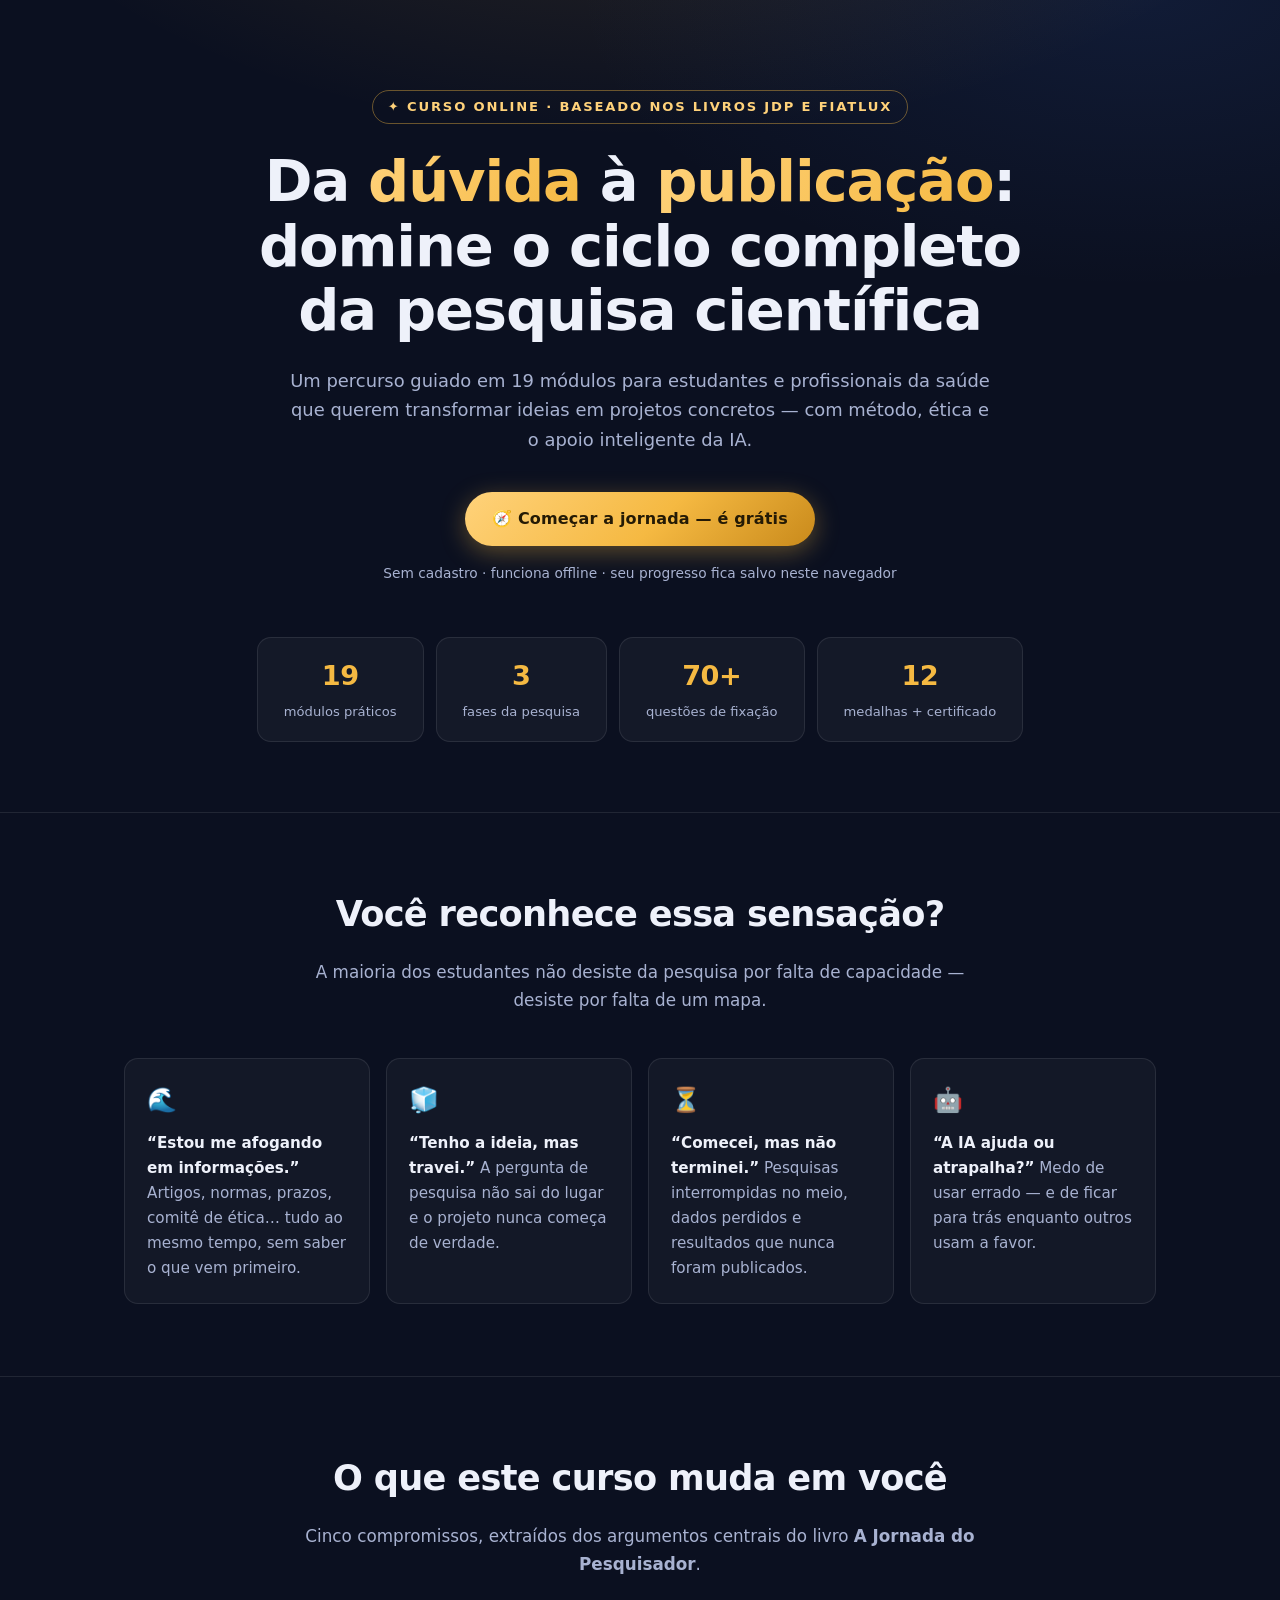
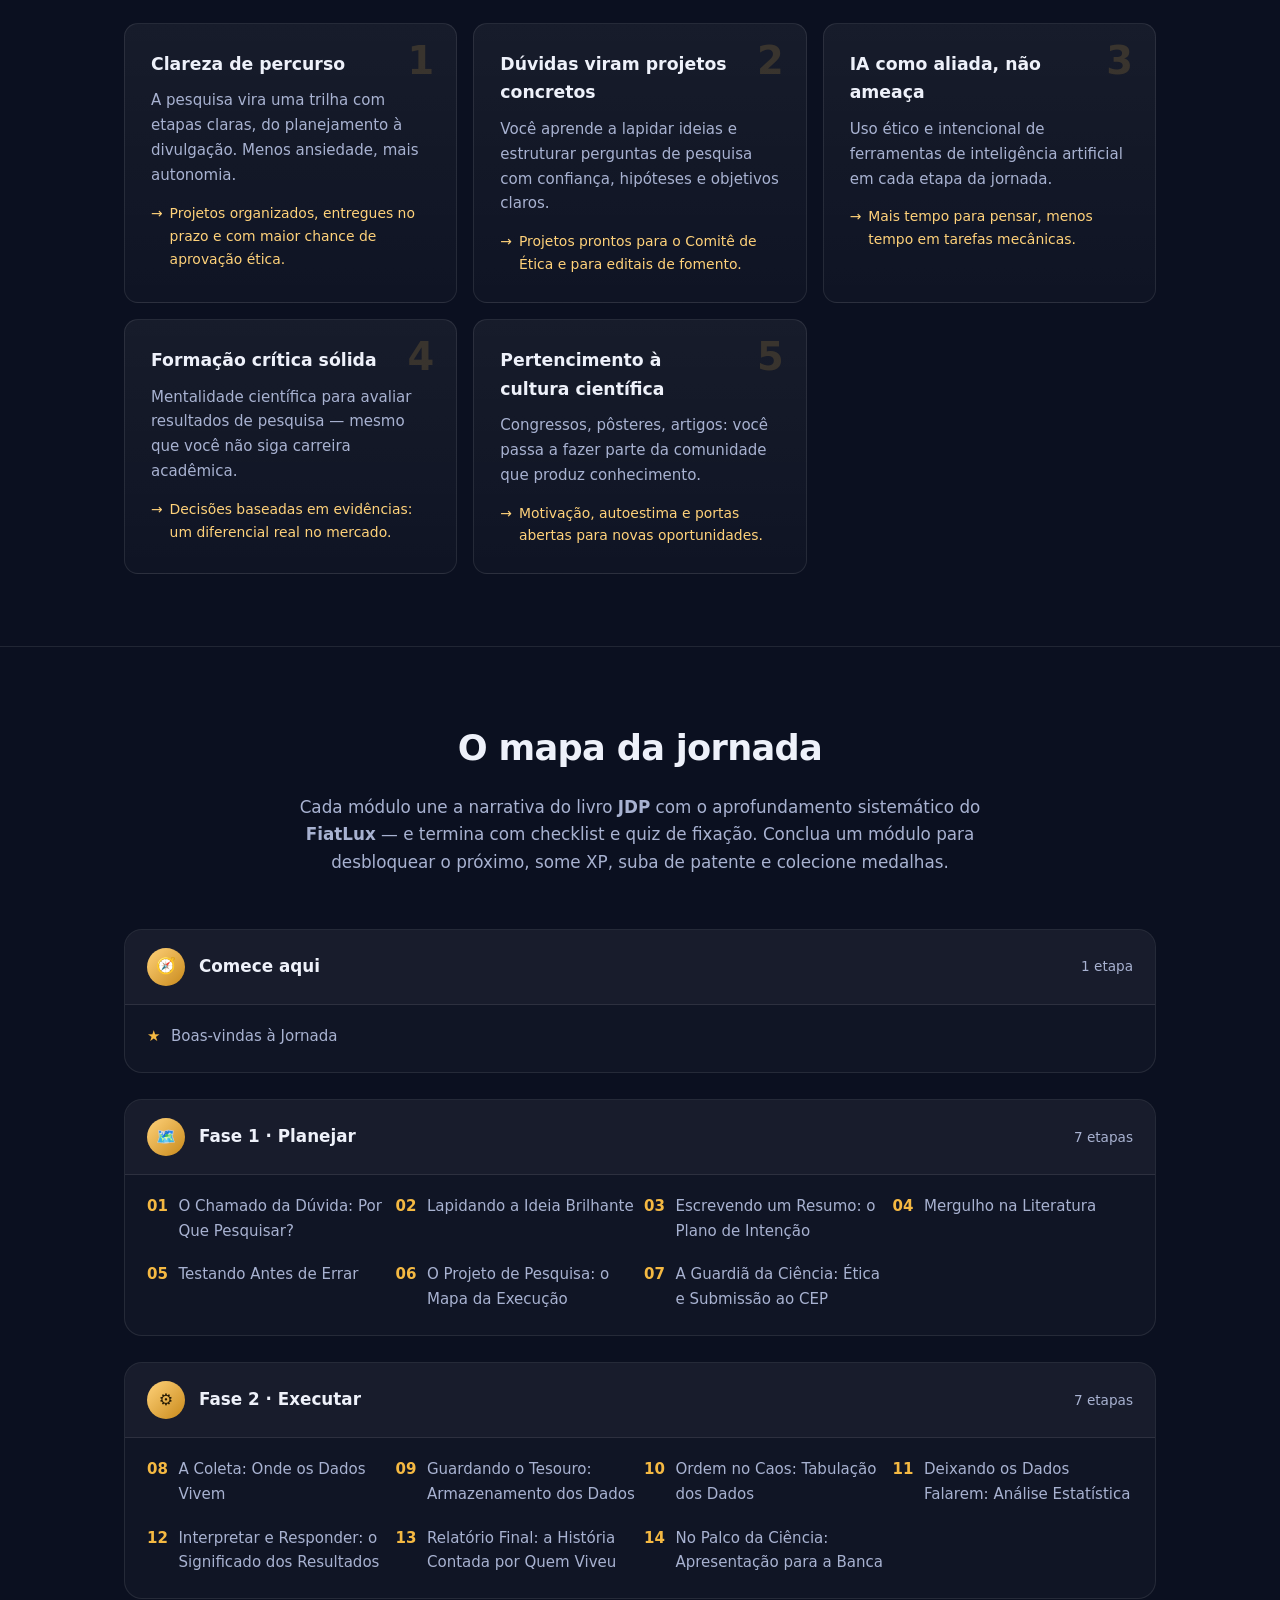
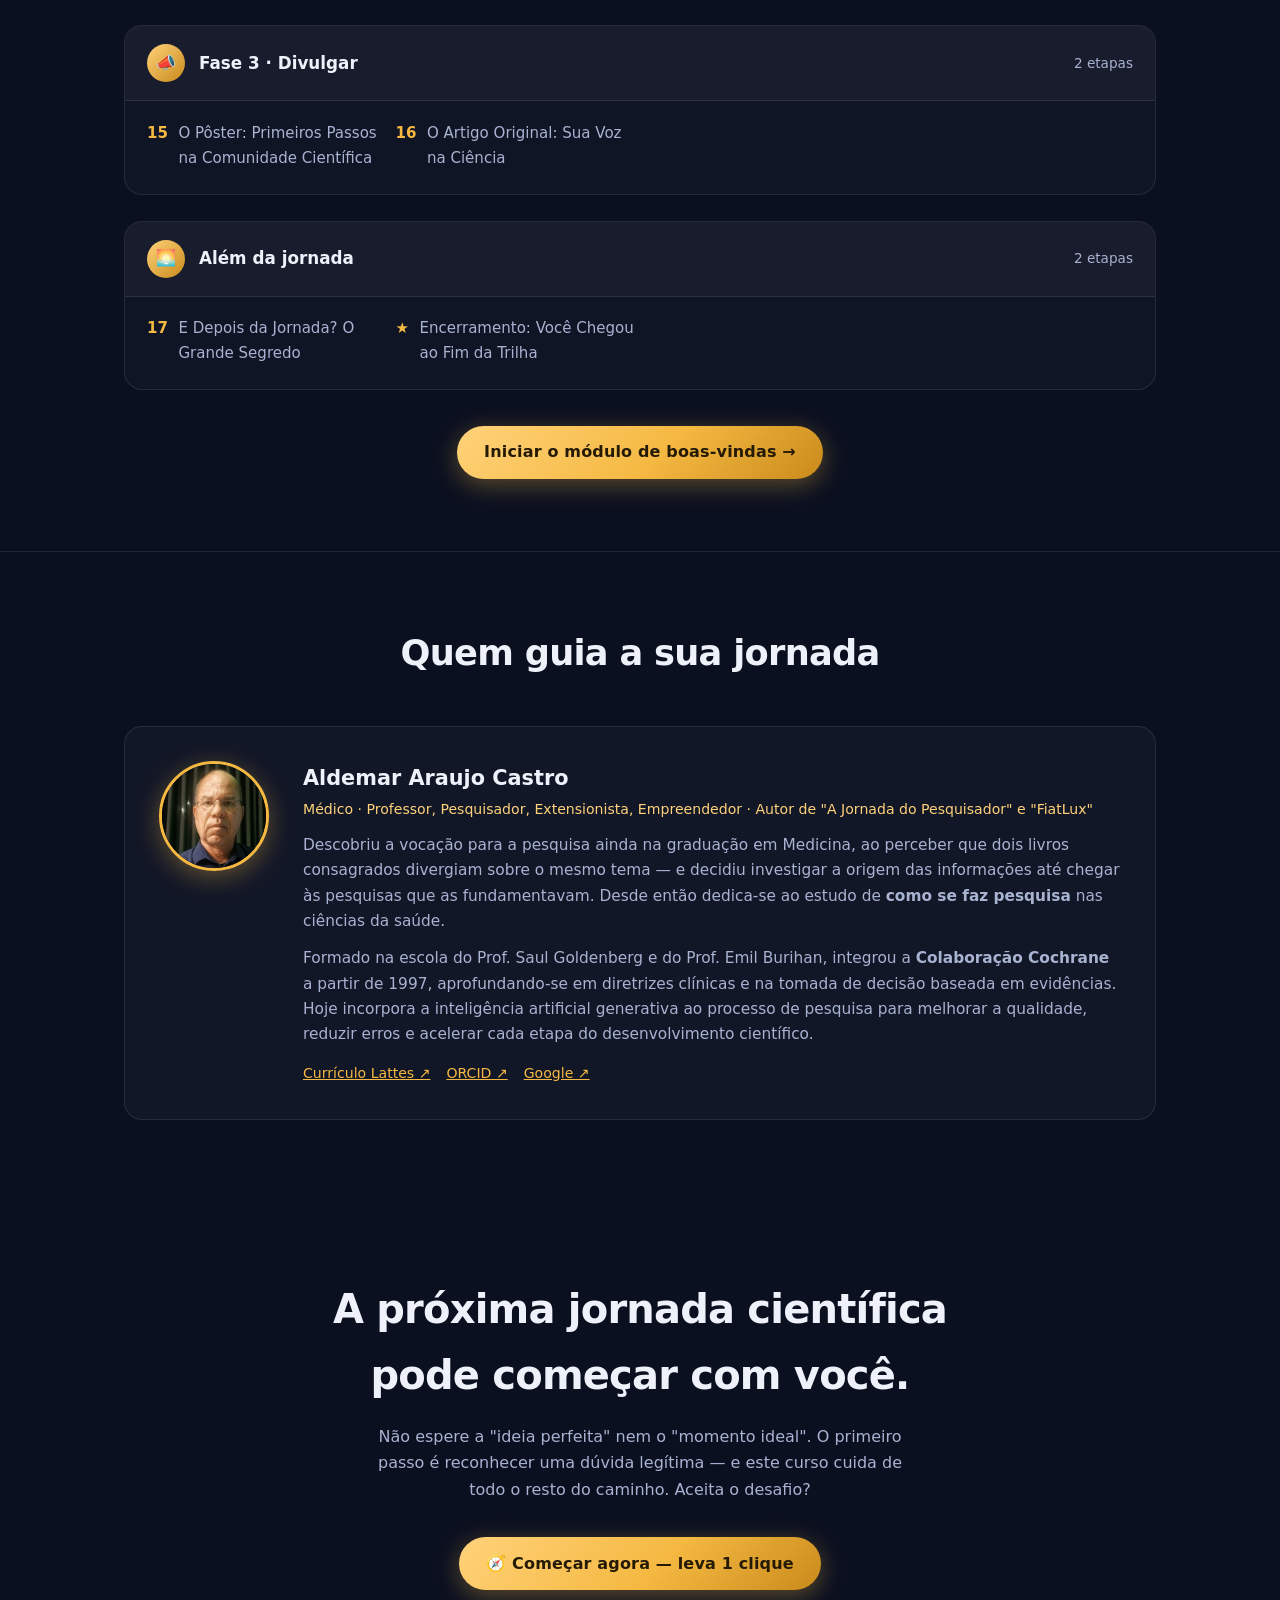
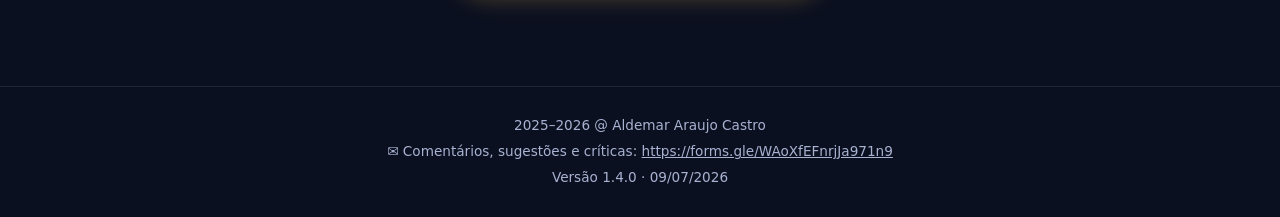
==== commit ce8deeee: "Usabilidade e acessibilidade: toasts, foco, contraste e leitura (v1.4.0) Pacote A - Acessibilidade e" ====
--- a/index.html
+++ b/index.html
@@ -16,6 +16,7 @@
   --amber:#f5b942;         /* fiat lux */
   --amber-2:#ffd27a;
   --amber-deep:#c98a1b;
+  --amber-ink:#8a5c0e;     /* âmbar legível sobre papel (AA ≥4.5:1) */
   --glow:rgba(245,185,66,.35);
   --txt:#eef1fa;
   --txt-dim:#a8b2d1;
@@ -42,6 +43,14 @@
 a{color:var(--amber)}
 button{font:inherit;cursor:pointer;border:none;background:none;color:inherit}
 [hidden]{display:none!important}
+
+/* ---------- acessibilidade ---------- */
+a:focus-visible,button:focus-visible,input:focus-visible,summary:focus-visible{
+  outline:3px solid var(--amber);outline-offset:2px}
+.skip{position:absolute;left:8px;top:-60px;z-index:100;background:var(--amber);color:#241a05;font-weight:700;
+  padding:.6em 1.2em;border-radius:0 0 10px 10px;text-decoration:none;transition:top .2s}
+.skip:focus{top:0}
+.main:focus{outline:none}
 
 /* ---------- botões ---------- */
 .btn{display:inline-flex;align-items:center;gap:.55em;padding:.85em 1.7em;border-radius:999px;
@@ -146,13 +155,13 @@
 .tb-pct{font-size:.85rem;font-weight:700;color:var(--amber);font-variant-numeric:tabular-nums;white-space:nowrap}
 .tb-exit{font-size:.82rem;color:var(--txt-dim);white-space:nowrap}
 .tb-exit:hover{color:var(--amber)}
-.menu-btn{display:none;font-size:1.3rem;padding:.2em .4em;border-radius:8px;border:1px solid var(--line)}
+.menu-btn{display:none;font-size:1.3rem;min-width:44px;min-height:44px;padding:.2em .4em;border-radius:8px;border:1px solid var(--line)}
 
 /* sidebar */
 .sidebar{background:var(--ink-2);border-right:1px solid var(--line);padding:18px 0 40px;overflow-y:auto;
   height:calc(100vh - 53px);position:sticky;top:53px}
 .sb-phase{padding:16px 18px 4px;font-size:.72rem;font-weight:800;letter-spacing:.13em;text-transform:uppercase;color:var(--amber-2)}
-.sb-item{display:flex;align-items:center;gap:10px;width:100%;text-align:left;padding:9px 18px;color:var(--txt-dim);
+.sb-item{display:flex;align-items:center;gap:10px;width:100%;text-align:left;padding:12px 18px;color:var(--txt-dim);
   font-size:.9rem;border-left:3px solid transparent;transition:background .12s}
 .sb-item:hover{background:rgba(255,255,255,.045);color:var(--txt)}
 .sb-item.active{background:rgba(245,185,66,.1);border-left-color:var(--amber);color:var(--txt);font-weight:600}
@@ -166,17 +175,18 @@
 
 /* main / lição */
 .main{background:var(--paper);color:var(--ptxt);min-width:0}
-.lesson{max-width:860px;margin:0 auto;padding:48px 34px 90px}
-.crumb{font-size:.8rem;font-weight:800;letter-spacing:.12em;text-transform:uppercase;color:var(--amber-deep)}
+.lesson{max-width:860px;margin:0 auto;padding:48px 34px 90px;font-size:1.0625rem}
+.crumb{font-size:.8rem;font-weight:800;letter-spacing:.12em;text-transform:uppercase;color:var(--amber-ink)}
 .lesson h1{font-size:clamp(1.7rem,3.6vw,2.5rem);font-weight:800;letter-spacing:-.02em;line-height:1.15;margin-top:10px;color:var(--ink)}
 .lesson .tagline{margin-top:12px;font-size:1.08rem;color:var(--ptxt-dim)}
 .lesson h2{font-size:1.35rem;font-weight:800;letter-spacing:-.01em;color:var(--ink);margin:46px 0 14px;
   display:flex;align-items:center;gap:.55em}
 .lesson h2 .ico{font-size:1.1em}
 .lesson p{margin:12px 0}
+.lesson p,.lesson li{max-width:72ch}
 .lesson ul,.lesson ol{margin:12px 0 12px 1.4em}
 .lesson li{margin:.35em 0}
-.lesson a{color:var(--amber-deep);text-decoration-color:rgba(201,138,27,.4)}
+.lesson a{color:var(--amber-ink);text-decoration-color:currentColor;text-underline-offset:2px}
 .lesson strong{color:var(--ink)}
 
 .quote{margin:34px 0;padding:26px 30px;border-left:4px solid var(--amber);background:var(--paper-2);
@@ -188,7 +198,7 @@
 .box .box-tag{display:inline-flex;align-items:center;gap:.5em;font-size:.78rem;font-weight:800;
   letter-spacing:.1em;text-transform:uppercase;margin-bottom:10px}
 .box-cenario{background:linear-gradient(180deg,#fdf6e8,#fbf1dc);border-color:#eeddb5}
-.box-cenario .box-tag{color:var(--amber-deep)}
+.box-cenario .box-tag{color:var(--amber-ink)}
 .box-cenario p{font-style:italic}
 .box-why{border-color:#c9d7f2;background:#f3f7ff}
 .box-why .box-tag{color:var(--info)}
@@ -228,7 +238,7 @@
 .fl summary::-webkit-details-marker{display:none}
 .fl summary .fl-ico{width:38px;height:38px;border-radius:10px;background:linear-gradient(135deg,var(--ink),var(--ink-3));
   display:grid;place-items:center;font-size:1.1rem;flex:none}
-.fl summary b{display:block;font-size:.78rem;letter-spacing:.1em;text-transform:uppercase;color:var(--amber-deep)}
+.fl summary b{display:block;font-size:.78rem;letter-spacing:.1em;text-transform:uppercase;color:var(--amber-ink)}
 .fl summary .arrow{margin-left:auto;transition:transform .2s;color:var(--ptxt-dim)}
 .fl[open] summary .arrow{transform:rotate(180deg)}
 .fl .fl-body{padding:6px 26px 26px;border-top:1px dashed #e6cf9a}
@@ -278,7 +288,7 @@
 .sb-item.locked{opacity:.45;cursor:not-allowed}
 .sb-item.locked .dot{border-style:dashed;font-size:.6rem}
 .sb-item.sb-jornada{border-bottom:1px solid var(--line);padding-bottom:12px;margin-bottom:4px;font-weight:700;color:var(--amber-2)}
-.xp-hint{font-size:.72rem;font-weight:700;letter-spacing:.05em;color:var(--amber-deep);background:rgba(245,185,66,.15);
+.xp-hint{font-size:.72rem;font-weight:700;letter-spacing:.05em;color:var(--amber-ink);background:rgba(245,185,66,.15);
   padding:.3em .8em;border-radius:99px;margin-left:auto}
 
 /* painel Minha Jornada */
@@ -306,7 +316,7 @@
 .badge:not(.won){opacity:.55}
 .badge:not(.won) .bd-ico{filter:grayscale(1)}
 .badge.won{border-color:var(--amber);box-shadow:0 4px 18px rgba(245,185,66,.18)}
-.badge.won .bd-date{color:var(--amber-deep)}
+.badge.won .bd-date{color:var(--amber-ink)}
 .free-box{margin-top:36px;background:#fff;border:1px dashed var(--paper-line);border-radius:12px;padding:16px 20px}
 .free-box label{display:flex;gap:12px;align-items:center;cursor:pointer;color:var(--ptxt)}
 .free-box input{width:18px;height:18px;accent-color:var(--amber-deep)}
@@ -351,6 +361,17 @@
   .cert{box-shadow:none;page-break-inside:avoid}
 }
 
+/* ============ TOASTS ============ */
+#toasts{position:fixed;right:18px;bottom:18px;z-index:90;display:flex;flex-direction:column;gap:10px;
+  pointer-events:none;max-width:min(360px,calc(100vw - 36px))}
+.toast{display:flex;align-items:center;gap:12px;padding:14px 18px;border-radius:12px;background:var(--ink-2);
+  color:var(--txt);border:1px solid rgba(245,185,66,.45);box-shadow:0 10px 30px rgba(0,0,0,.35);
+  font-size:.92rem;font-weight:600;animation:toast-in .3s ease}
+.toast .t-ico{font-size:1.3rem;flex:none}
+.toast b{color:var(--amber-2)}
+.toast.out{opacity:0;transform:translateY(8px);transition:opacity .3s,transform .3s}
+@keyframes toast-in{from{opacity:0;transform:translateY(12px)}to{opacity:1;transform:none}}
+
 /* ============ responsivo ============ */
 @media (max-width:960px){
   .app{grid-template-columns:1fr}
@@ -371,6 +392,7 @@
   .topbar .brand .b-full{display:none}
   .stats{gap:8px}
   .stat{padding:12px 18px;min-width:104px}
+  #toasts{right:12px;left:12px;bottom:12px;max-width:none}
 }
 
 </style>
@@ -491,24 +513,26 @@
       <div>2025–2026 @ Aldemar Araujo Castro</div>
       <div>✉️ Comentários, sugestões e críticas:
         <a href="https://forms.gle/WAoXfEFnrjJa971n9" target="_blank" rel="noopener">https://forms.gle/WAoXfEFnrjJa971n9</a></div>
-      <div>Versão 1.3.6 · 09/07/2026</div>
+      <div>Versão 1.4.0 · 09/07/2026</div>
     </div>
   </footer>
 </div>
 
 <!-- ================= APP ================= -->
 <div id="app" class="app" hidden>
+  <a class="skip" href="#main" id="skip-link">Pular para o conteúdo</a>
   <div class="topbar">
     <button class="menu-btn" id="menu-btn" aria-label="Abrir menu de módulos">☰</button>
-    <span class="brand">🧭 <span class="b-full">A Jornada do </span><em>Pesquisador</em></span>
-    <div class="tb-progress"><div class="bar"><i></i></div><span class="tb-pct">0%</span></div>
+    <span class="brand"><span aria-hidden="true">🧭 </span><span class="b-full">A Jornada do </span><em>Pesquisador</em></span>
+    <div class="tb-progress"><div class="bar" role="progressbar" aria-label="Progresso do curso" aria-valuemin="0" aria-valuemax="100" aria-valuenow="0"><i></i></div><span class="tb-pct">0%</span></div>
     <button class="lvl-chip" id="lvl-chip" aria-label="Abrir Minha Jornada"></button>
     <span class="streak-chip" id="streak-chip"></span>
     <a class="tb-exit" href="#/">← página inicial</a>
   </div>
   <nav class="sidebar" id="sidebar" aria-label="Módulos do curso"><div id="sb-nav"></div></nav>
-  <main class="main" id="main"><div id="view"></div></main>
+  <main class="main" id="main" tabindex="-1"><div id="view"></div></main>
 </div>
+<div id="toasts" aria-live="polite"></div>
 
 <script>
 const FL = {"1": {"title": "construindo respostas sólidas para as perguntas mais desafiadoras. 1. Definição", "html": "<p>conhecimento científico, que é caracterizado por ser generalizável e reprodutível. O conhecimento generalizável consiste em informações que podem ser comprovadas por meio de métodos científicos rigorosos, como a observação sistemática e a experimentação controlada. A pesquisa é, portanto, a única forma válida de se gerar conhecimento científico, pois segue uma sequência estruturada de passos conhecida como método científico. Esse método é o foco central da metodologia científica, que faz parte da filosofia da ciência. A filosofia da ciência, por sua vez, pertence ao campo da epistemologia, que investiga a natureza e a validade do conhecimento. Dessa forma, a pesquisa é uma atividade fundamental para a produção de saberes científicos.<\/p><p>resultando em um documento formal que marca seu encerramento: Planejamento: Ao final desta etapa, produz-se o projeto de pesquisa, que descreve os objetivos, hipóteses, métodos, as etapas que serão seguidas, aspectos éticos e logísticos. Execução: Nesta fase, realiza-se o estudo propriamente dito, e seu término é documentado no relatório final, que resume todos os procedimentos e resultados obtidos. Divulgação: A última etapa resulta na produção de um artigo original (manuscrito), o qual é submetido para publicação em uma revista científica, compartilhando os achados da pesquisa com a comunidade acadêmica.<\/p><p>Ao final de cada etapa, o documento correspondente é submetido para avaliação por órgãos e instituições pertinentes. O projeto de pesquisa é encaminhado ao Comitê de Ética em Pesquisa (CEP), o relatório final é encaminhado à banca examinadora, e o artigo original (manuscrito) é submetido ao corpo editorial de uma revista científica antes de ser publicado. Ao fim de cada etapa existe um documento escrito que será enaminhado ou submetido para avaliação. O projeto de pesquisa será encaminhado ao Comitê de Ética em Pesquisa. O relatório final será encaminahdo a banca examinadora.<\/p><p>O artigo original será submetido ao corpo editorial de uma revista científica.<\/p><ol><li>Importância validação de conhecimentos já existentes, além de contribuir para a criação de novos conhecimentos. O principal objetivo é que esses novos saberes beneficiem diretamente a sociedade e melhorem a qualidade de vida humana. Além disso, a pesquisa é essencial para a formação do próprio pesquisador. Ao conduzir um estudo, o indivíduo não apenas aprende a aplicar o método científico, mas também desenvolve habilidades analíticas e críticas essenciais para sua titulação acadêmica. Nos diferentes níveis de formação — como na graduação, mestrado ou doutorado — é necessário apresentar um trabalho final, o trabalho de colcusão de curso, a dissertação ou a tese., respectivamente. Não podemos esquecer, também, da importância da iniciação científica. Durante essa fase, alunos de graduação realizam pesquisas de curta duração, com o objetivo principal de aprender como pesquisar e entender a aplicação do método científico. Esses projetos, embora mais simples, têm um valor formativo inestimável, pois introduzem o estudante no universo da produção científica e nas normas que regem a pesquisa acadêmica.<\/li><li>Quem deve fazer? Qualquer pessoa pode realizar uma pesquisa, independentemente de seu nível de formação. A pesquisa é uma atividade acessível desde o ensino fundamental até os mais altos níveis de pós-graduação. A principal diferença entre os diferentes níveis está na complexidade da abordagem e na profundidade com que o pesquisador explora o problema. Assim, uma mesma questão de pesquisa pode ser investigada por indivíduos de diferentes formações, resultando em interpretações e conclusões com níveis variados de sofisticação. No ensino fundamental, por exemplo, os alunos podem investigar questões simples, utilizando abordagens mais rudimentares do método científico. No ensino superior, o mesmo problema pode ser estudado com mais rigor metodológico e análise estatística avançada. Essa progressão no grau de complexidade permite que o pesquisador se desenvolva ao longo de sua trajetória acadêmica.<\/li><li>Quando fazer? se depare com uma ideia brilhante — uma dúvida que leve a uma pergunta, e essa pergunta por sua vez, desperte o desejo de encontrar uma resposta. A ideia brilhante é o ponto de partida que orienta o planejamento da pesquisa. No entanto, para iniciar o processo de pesquisa, é necessário que o pesquisador tenha os recursos necessários à disposição, incluindo tempo, financiamento, infraestrutura e equipe, caso seja necessário. O planejamento da pesquisa deve ser minucioso, guiado pela ideia brilhante (pergunta de pesquisa e hipótese), e abrangente o suficiente para incluir todos os detalhes das etapas subsequentes. A ideia brilhante não é apenas o primeiro passo, mas também serve como um norte que conduz todas as demais fases da pesquisa.<\/li><li>Onde fazer? estejam disponíveis para o planejamento, execução e divulgação. Os recursos incluem não apenas materiais e equipamentos, mas também o acesso a informações, como bibliotecas, bases de dados e sistemas eletrônicos para submissão de protocolos de pesquisa. O ambiente de pesquisa deve ser adequado para que o pesquisador possa executar todas as etapas com rigor e eficiência. Para realizar uma avaliação crítica dos recursos disponíveis, pode-se utilizar ferramentas eletrônicas, como o formulário de autocrítica disponível online (<a href=\"http://bit.ly/mppauto7\" target=\"_blank\" rel=\"noopener\">http://bit.ly/mppauto7<\/a>). A utilização desse instrumento auxilia o pesquisador a verificar se possui as condições ideais para seguir adiante com seu projeto.<\/li><li>Como fazer? O processo de pesquisa segue três etapas principais: Planejar a pesquisa (Capítulo 2): O planejamento começa com um processo criativo, onde o pesquisador explora diversas abordagens e ideias. No entanto, conforme o projeto de pesquisa é estruturado, surgem limites rígidos impostos pelas metodologias científicas e pelas normas éticas, que devem ser seguidos com rigor. Neste momento, a criatividade se direciona à forma como o tema será abordado dentro das diretrizes estabelecidas. Executar a pesquisa (Capítulo 3): A execução da pesquisa é a etapa prática, que envolve seguir exatamente o que foi delineado no planejamento, sem desvios. Nesta fase, o trabalho é predominantemente técnico, focado em coletar dados, realizar experimentos ou aplicar questionários. A criatividade volta a ser fundamental na fase de interpretação dos dados, quando o pesquisador deve encontrar explicações para os resultados observados e relacioná-los ao que já é conhecido na literatura. Divulgar a pesquisa (Capítulo 4): A etapa final da pesquisa é a divulgação dos resultados, que deve ser feita seguindo regras claras e objetivas. Nesta fase, a capacidade de síntese do pesquisador é posta à prova, pois ele precisa condensar meses ou até anos de trabalho em um manuscrito para ser publicado em forma de artigo original. Pesquisas que envolvem seres humanos devem seguir rigorosamente as normas éticas e científicas, como as previstas na Resolução CNS 466/2012. Além disso, em pesquisas clínicas, é fundamental observar as Boas Práticas Clínicas (Good Clinical Practice), uma recomendação internacional que estabelece padrões para a condução de pesquisas clínicas, influenciando também as normas brasileiras regulamentadas pela CONEP.<\/li><li>Considerações finais que resulta em “verdades temporárias” — isto é, descobertas que podem ser refinadas ou modificadas conforme novas investigações são realizadas. O avanço do conhecimento humano, juntamente com o desenvolvimento de novas tecnologias, sempre abrirá novas questões a serem investigadas, mantendo o ciclo de pesquisa em constante movimento. Esse ciclo segue a sequência de planejar, executar e divulgar, e ao final de cada ciclo, novas ideias emergem, levando ao início de novos projetos. Com o tempo, à medida que o pesquisador adquire experiência, ele será capaz de gerenciar múltiplas pesquisas simultaneamente, coordenando diferentes fases em paralelo: enquanto uma pesquisa está sendo divulgada, outra pode estar sendo executada e uma terceira planejada. Esse ciclo de pesquisa é interminável, perpetuando-se enquanto houver novas perguntas a serem respondidas. *** <a href=\"https://bit.ly/01pesquisar\" target=\"_blank\" rel=\"noopener\">https://bit.ly/01pesquisar<\/a> © 1998-2024 by Aldemar Araujo Castro is licensed under CC BY-NC-SA 4.0<\/li><\/ol>"}, "10": {"title": "A ciência só é legítima quando respeita a dignidade humana — por isso, nenhuma pesquisa com pessoas deve começar sem antes passar pelo crivo ético.", "html": "<ol><li>Definição Este é o período compreendido entre a conclusão da redação do projeto de pesquisa e a sua submissão formal ao Comitê de Ética em Pesquisa (CEP), culminando na obtenção da aprovação ética. Nenhuma coleta de dados pode ser iniciada antes dessa aprovação. Trata-se de um requisito ético e legal essencial, regulamentado por normas como a Resolução CNS 466/2012<\/li><li>Encaminhar o Projeto Para oComitê de Ética em Pesquisa e, quando aplicável, complementado pelas Boas Práticas Clínicas internacionais.<\/li><li>Importância Encaminhar o projeto de pesquisa ao Comitê de Ética em Pesquisa (CEP) é um passo indispensável para garantir que o estudo seja conduzido de forma ética, responsável e cientificamente válida. A importância dessa etapa pode ser compreendida em três dimensões complementares: Proteger o participante da pesquisa. A principal função do CEP é assegurar que os participantes da pesquisa estejam protegidos contra qualquer forma de dano, risco ou abuso. Isso vale tanto para pesquisas clínicas quanto para estudos observacionais ou com dados secundários. Quando uma pesquisa é mal planejada ou tem falhas metodológicas graves, o participante pode ser exposto a procedimentos inúteis ou até prejudiciais. Portanto, proteger o sujeito da pesquisa significa também protegê-lo de pesquisas de má qualidade e daquelas em que os riscos superam os benefícios potenciais. O CEP atua, nesse sentido, como um guardião dos direitos, da dignidade e da segurança dos participantes. Co-responsabilidade institucional. Ao aprovar um projeto, o comitê de ética passa a compartilhar a responsabilidade pela execução daquela pesquisa. Isso não diminui a responsabilidade do pesquisador, mas fortalece a legitimidade da investigação, demonstrando que o estudo foi avaliado e autorizado por um órgão independente. Essa co-responsabilidade é essencial para garantir que, em caso de dúvidas, denúncias ou problemas, haja instâncias institucionalmente reconhecidas para mediar, investigar e, se necessário, intervir. Assim, a aprovação ética é também uma forma de autorização oficial para que a pesquisa seja iniciada. Avaliação ética-científica independente. Um dos grandes méritos do sistema de avaliação ética é que ele exige uma análise feita por indivíduos que não estão diretamente envolvidos na pesquisa, ou seja, por avaliadores independentes. Esses avaliadores examinam não apenas os aspectos éticos formais (como a presença do TCLE ou a descrição de riscos e benefícios), mas também os aspectos metodológicos do projeto. Isso porque não se pode separar completamente ética de método: uma pesquisa mal planejada, com metodologia inadequada, também é eticamente inaceitável, pois desperdiça recursos e tempo dos participantes sem gerar conhecimento confiável. Assim, todo erro metodológico é também um erro ético — embora nem todo erro ético tenha origem exclusivamente na metodologia. Essa interdependência mostra que a revisão ética é, ao mesmo tempo, uma revisão científica. Em resumo, a importância de submeter o projeto ao comitê está em proteger os sujeitos da pesquisa, garantir respaldo institucional para sua realização e permitir que especialistas independentes avaliem criticamente todos os seus aspectos, tanto éticos quanto científicos.<\/li><li>Quem deve fazer? O pesquisador é o indivíduo que deve encaminhar o projeto de pesquisa ao Comitê de Ética em Pesquisa (CEP), pois é ele quem possui o domínio sobre todos os aspectos da investigação — desde a formulação da pergunta de pesquisa até os detalhes metodológicos e logísticos do estudo. Essa responsabilidade não pode ser delegada integralmente, mesmo que o pesquisador conte com o apoio de orientadores, membros da equipe ou setores administrativos da instituição. Cabe ao pesquisador garantir que todos os documentos exigidos estejam completos, coerentes e devidamente organizados para submissão, incluindo o projeto de pesquisa, o Termo de Consentimento Livre e Esclarecido (TCLE), os instrumentos de coleta de dados, o cronograma, a análise de riscos e benefícios, e o formulário de conflito de interesses. Ele também é responsável por preencher corretamente os campos da Plataforma Brasil e acompanhar o andamento da avaliação, respondendo às pendências, caso sejam solicitadas pelo comitê. Ainda que o pesquisador possa receber orientações e suporte técnico, a decisão de submeter, revisar e validar as informações é exclusivamente dele. Esse protagonismo reforça sua responsabilidade ética, científica e legal sobre o estudo. Portanto, o encaminhamento ao CEP é mais do que um procedimento burocrático: é um ato de compromisso público do pesquisador com a integridade e a transparência da sua pesquisa.<\/li><li>Quando fazer? O projeto de pesquisa só deve ser encaminhado ao Comitê de Ética em Pesquisa (CEP) após a finalização da sua redação completa. Esse momento marca o encerramento da etapa de planejamento e a consolidação de todos os elementos teóricos, metodológicos e logísticos necessários para a condução do estudo. Submeter o projeto antes de sua finalização pode resultar em pendências evitáveis, retrabalho e atrasos no cronograma. Finalizar o projeto significa que o pesquisador já desenvolveu e refinou a ideia brilhante, elaborou o plano de intenção, revisou a literatura, testou os instrumentos e procedimentos e redigiu o projeto propriamente dito com todos os itens exigidos — como justificativa, objetivos, delineamento, amostragem, variáveis, métodos estatísticos, riscos e benefícios, cronograma e plano de trabalho. Esse cuidado garante que o comitê receba uma versão madura e coerente da pesquisa, capaz de ser avaliada com clareza e profundidade. Encaminhar antes da hora pode ser visto como uma demonstração de imaturidade científica, além de comprometer a avaliação ética, que depende diretamente da qualidade metodológica do estudo. Por isso, o momento certo para submeter é apenas após a revisão final do projeto e com todos os documentos auxiliares prontos e revisados. Assim, ao concluir o projeto de forma rigorosa e responsável, o pesquisador está apto a iniciar o processo de submissão ética com segurança, transparência e respeito às normas da pesquisa científica.<\/li><li>Onde fazer? A submissão do projeto de pesquisa ao Comitê de Ética em Pesquisa (CEP) pode ser feita em qualquer lugar que disponha de um computador com acesso à internet, já que todo o processo é realizado por meio de um formulário eletrônico na Plataforma Brasil (<a href=\"https://plataformabrasil.saude.gov.br\" target=\"_blank\" rel=\"noopener\">https://plataformabrasil.saude.gov.br<\/a>). Essa plataforma é o sistema oficial utilizado em todo o país para registrar, acompanhar e avaliar os protocolos de pesquisa envolvendo seres humanos. Apesar da simplicidade técnica para o envio — que pode ser feito de casa, do laboratório, da biblioteca ou até mesmo de um espaço de coworking — é fundamental que o ambiente escolhido permita concentração, acesso aos documentos e segurança digital. Como o processo envolve anexar múltiplos arquivos (projeto de pesquisa, TCLE, formulários de coleta, cronograma, entre outros), o pesquisador deve estar em um local onde consiga revisar e organizar cuidadosamente todas essas informações. Além disso, como o sistema exige login com CPF e validação de identidade, recomenda-se evitar redes públicas ou computadores compartilhados, a fim de garantir a confidencialidade dos dados e a integridade do processo de submissão. Por fim, é importante lembrar que, embora a submissão seja feita online, o projeto será avaliado por um CEP vinculado a uma instituição específica (geralmente a do pesquisador ou do orientador). Por isso, é útil ter fácil acesso às informações institucionais e aos contatos administrativos, caso seja necessário esclarecer dúvidas ou complementar informações solicitadas pelo comitê.<\/li><li>Como fazer? Para encaminhar corretamente o projeto de pesquisa ao Comitê de Ética em Pesquisa (CEP), é necessário seguir uma série de passos que envolvem cadastro, submissão eletrônica e organização criteriosa dos documentos. O processo ocorre inteiramente por meio da Plataforma Brasil (www.saude.gov.br/plataformabrasil), sistema nacional obrigatório desde 2013 para todas as pesquisas com seres humanos no Brasil. Passo a passo: a. Faça o cadastro na Plataforma Brasil. Acesse o site da Plataforma Brasil e crie seu perfil como pesquisador, informando dados pessoais, profissionais e vinculando-se à instituição onde a pesquisa será realizada. Esse cadastro é individual e indispensável para iniciar qualquer submissão. b. Prepare os documentos exigidos. Antes da submissão, certifique-se de que seu projeto de pesquisa esteja completo, em formato digital (preferencialmente PDF), e que todos os documentos complementares estejam prontos. A nomenclatura usada na Plataforma Brasil pode diferir levemente daquela do seu modelo de projeto, portanto, adapte os nomes dos arquivos conforme necessário, sem alterar seu conteúdo. c. Inicie a submissão eletrônica do projeto. Dentro da Plataforma Brasil, clique em “Nova Submissão”, selecione o tipo de estudo, preencha os formulários obrigatórios e anexe os documentos exigidos. A plataforma é autoexplicativa, mas exige atenção aos detalhes, pois erros podem gerar pendências que atrasam o processo. d. Escolha o CEP responsável. Em geral, você deverá selecionar o comitê vinculado à sua instituição ou à instituição onde a pesquisa será realizada. Verifique se o comitê está ativo e disponível para análise de novos projetos. Com todos esses passos concluídos e os documentos organizados, o pesquisador pode enviar o projeto com segurança, garantindo não apenas a conformidade ética, mas também a credibilidade científica do estudo. Esse processo fortalece a integridade da pesquisa e prepara o caminho para a sua execução com respaldo institucional.<\/li><li>Considerações finais Finalizada a redação do projeto de pesquisa, é mandatório que ele seja encaminhado ao Comitê de Ética em Pesquisa (CEP) antes de qualquer início de coleta de dados. Esse encaminhamento não é opcional nem burocrático: é um requisito ético, científico e legal para toda pesquisa que envolva seres humanos, direta ou indiretamente. A aprovação pelo CEP confere legitimidade institucional ao estudo, resguarda os direitos dos participantes e assegura a integridade do processo de investigação. Além da submissão inicial, o compromisso ético do pesquisador com o comitê não se encerra com a aprovação. A partir do momento em que a pesquisa é autorizada, o pesquisador assume a responsabilidade de manter o CEP informado sobre o andamento do estudo. Isso inclui a entrega obrigatória de relatórios de acompanhamento a cada seis meses, ou conforme estipulado pelo próprio comitê, até o encerramento da pesquisa. Esses relatórios devem conter atualizações sobre o cronograma, número de participantes recrutados, eventuais desvios de protocolo, dificuldades encontradas e ações corretivas adotadas. O envio regular desses relatórios permite que o CEP acompanhe de forma contínua a execução da pesquisa, garantindo que os princípios de respeito, justiça e beneficência sejam mantidos durante todo o percurso. Ao final da pesquisa, é necessário também encaminhar um relatório final, consolidando os resultados obtidos e documentando o encerramento das atividades. Portanto, o processo ético não se limita à submissão inicial. Ele se estende por toda a duração da pesquisa, exigindo do pesquisador uma postura ativa, transparente e comprometida com os princípios que regem a boa prática científica. *** © 1998-2024 by Aldemar Araujo Castro is licensed under CC BY-NC-SA 4.0<\/li><\/ol>"}, "11": {"title": "Coletar dados é mais do que preencher formulários; é registrar, com precisão e ética, a realidade que dará vida às respostas da pesquisa.", "html": "<ol><li>Definição A coleta de dados é o processo sistemático pelo qual se registram, de maneira fiel e padronizada, as informações necessárias para responder à pergunta de pesquisa. Esse processo é operacionalizado por meio do preenchimento do formulário de coleta de dados, que constitui o principal instrumento técnico da fase de execução da pesquisa. A coleta de dados tem início no momento do recrutamento dos sujeitos e se estende até o encerramento do seguimento de cada participante, conforme estabelecido no projeto aprovado pelo Comitê de Ética em Pesquisa. Em geral, os dados são registrados em múltiplos momentos ao longo do estudo. Por exemplo, no primeiro contato com o sujeito da pesquisa, são coletadas informações básicas e demográficas — como nome, idade, sexo e local de residência. Em momentos subsequentes, conforme o desenho metodológico, outros dados são adicionados, como características clínicas, respostas a intervenções, resultados laboratoriais, avaliações de desfechos ou qualquer outra variável definida previamente no projeto. O formulário de coleta de dados, portanto, acompanha a trajetória do sujeito na pesquisa, garantindo a consistência, integridade e rastreabilidade das informações. O formato desse formulário pode variar amplamente de acordo com o tipo e a complexidade da pesquisa. Em estudos experimentais com animais, por exemplo, pode ser suficiente uma única folha contendo campos objetivos para o registro de medidas como peso, tempo de exposição ou resposta ao tratamento. Já em pesquisas clínicas, como ensaios clínicos randomizados com seguimento prolongado, o formulário pode ser composto por dezenas de páginas encadernadas, com seções específicas para cada visita do paciente ao longo de anos, exigindo treinamento prévio da equipe para seu correto preenchimento. É importante ressaltar que a coleta de dados deve seguir rigorosamente o que foi definido no projeto de pesquisa, sem improvisações ou alterações não autorizadas, uma vez que qualquer mudança metodológica pode comprometer a validade interna do estudo. Além disso, todos os dados registrados devem ser protegidos conforme as normas de segurança da informação e de ética em pesquisa, garantindo a confidencialidade, o anonimato e a integridade dos participantes. A qualidade da coleta de dados depende da clareza dos campos a serem preenchidos, da capacitação da equipe envolvida e da padronização dos procedimentos adotados. Por isso, é comum que antes do início oficial da coleta, seja realizado um treinamento com os pesquisadores e aplicadores do formulário, além de testes-piloto ou pré-testes, que auxiliam na detecção de ambiguidades, inconsistências ou falhas do instrumento. Em resumo, a coleta de dados não é apenas o ato de registrar informações, mas sim uma atividade científica que requer precisão, preparo e responsabilidade. O sucesso das etapas posteriores da pesquisa — como a análise e a interpretação dos resultados — depende diretamente da qualidade dos dados coletados nesta fase.<\/li><li>Importancia O registro correto e inequívoco dos dados coletados é um dos pilares fundamentais para assegurar a validade, a confiabilidade e a utilidade científica dos resultados de uma pesquisa. A importância da coleta de dados vai além do simples preenchimento de formulários: trata-se de um processo que afeta diretamente todas as etapas subsequentes da investigação, desde a análise estatística até a interpretação e divulgação dos achados. Quando os dados são preenchidos de forma incompleta, ambígua ou inconsistente, comprometem-se não apenas a qualidade da base de dados, mas também a capacidade de responder com precisão à pergunta de pesquisa. Um dado mal registrado pode levar a análises distorcidas, interpretações equivocadas e conclusões errôneas. Em casos mais graves, pode inviabilizar completamente a análise estatística, levando à necessidade de descarte de participantes ou até mesmo à repetição parcial ou total da coleta. Além disso, em pesquisas clínicas ou com seres humanos, o registro inadequado pode comprometer a segurança dos participantes e gerar violações éticas, especialmente quando os dados estão relacionados à saúde, consentimento ou exposição a intervenções. Por isso, garantir o preenchimento correto não é apenas uma exigência metodológica, mas também uma obrigação ética e legal. A validade interna da pesquisa — isto é, a capacidade de estabelecer uma relação confiável entre causa e efeito dentro do estudo — depende da precisão com que os dados são coletados e registrados. Já a validade externa, ou seja, a possibilidade de generalizar os resultados para outras populações, também será afetada se a qualidade dos dados for comprometida. Assim, um formulário bem estruturado, aliado a uma equipe treinada e a procedimentos padronizados, é indispensável. Outro aspecto relevante é a rastreabilidade dos dados: registros bem feitos permitem verificar a origem, o contexto e as circunstâncias em que foram coletadas as informações, facilitando auditorias, reanálises ou revisões por pares. Em pesquisas financiadas, essa rastreabilidade é exigida por agências de fomento e comitês de ética como parte da transparência e prestação de contas do projeto. Em suma, a coleta de dados é muito mais do que uma etapa operacional. Trata-se de um processo crítico, que deve ser conduzido com rigor, atenção aos detalhes e compromisso com a excelência científica. A qualidade dos resultados de uma pesquisa será sempre tão boa quanto a qualidade dos dados que os originaram.<\/li><li>Quem deve fazer? A responsabilidade primária pela coleta de dados recai sobre o próprio pesquisador, que é a pessoa mais capacitada para compreender a relevância de cada informação registrada. Sendo ele o idealizador do projeto e conhecedor profundo da pergunta de pesquisa, das hipóteses e da metodologia adotada, é natural que tenha mais discernimento para garantir que os dados coletados estejam de acordo com os objetivos do estudo. No entanto, em muitos contextos, especialmente em pesquisas de maior porte ou com múltiplos centros de coleta, não é viável que o pesquisador principal realize pessoalmente todo o trabalho de campo. Nestes casos, é perfeitamente aceitável – e até recomendável – delegar a coleta de dados a profissionais treinados, como monitores de pesquisa, entrevistadores, auxiliares de campo ou membros da equipe multiprofissional. Essa delegação, contudo, não exime o pesquisador de sua responsabilidade. Ele continua sendo o responsável técnico e ético por todas as informações coletadas, devendo garantir a qualidade do processo por meio de supervisão ativa, padronização dos procedimentos e verificação contínua dos dados registrados. Para que essa tarefa seja executada com precisão, é indispensável que os profissionais envolvidos na coleta de dados passem por um treinamento específico. Esse treinamento deve incluir: Familiarização com o projeto de pesquisa, seus objetivos, variáveis e critérios de inclusão/exclusão; Estudo detalhado do formulário de coleta de dados, incluindo a definição clara de cada campo e como devem ser preenchidos; Simulações e testes práticos, utilizando exemplos reais ou fictícios para exercitar o preenchimento correto; Orientações éticas, como confidencialidade, sigilo das informações e postura profissional diante dos sujeitos da pesquisa; Regras de padronização, especialmente em estudos multicêntricos, para que todos os dados tenham o mesmo nível de precisão e comparabilidade. Em algumas áreas, como a pesquisa clínica regulatória, o treinamento de monitores de campo é obrigatório e deve ser documentado. Esses treinamentos são realizados conforme princípios das Boas Práticas Clínicas (Good Clinical Practice – GCP), estabelecendo padrões internacionais para garantir a integridade científica e a proteção dos participantes. É importante também estabelecer um fluxo de comunicação claro entre os monitores e o pesquisador, de modo que dúvidas e inconsistências possam ser resolvidas rapidamente, evitando a propagação de erros. Em certos casos, a coleta pode ser supervisionada em tempo real ou auditada posteriormente por meio de revisões cruzadas dos formulários. Portanto, embora o pesquisador possa delegar a tarefa da coleta de dados, ele jamais pode abrir mão do controle de qualidade, da supervisão ética e da responsabilidade técnica sobre os dados registrados. A equipe coletora atua como extensão dos olhos e das mãos do pesquisador no campo, mas a cabeça que orienta todo o processo deve continuar sendo a do pesquisador principal.<\/li><li>Quando fazer? A coleta de dados deve ser iniciada imediatamente após a aprovação pelo Comitê de Ética em Pesquisa. Somente após essa aprovação é que se deve autorizar o início da coleta de dados propriamente dita. A duração da coleta de dados dependerá de diversos fatores, sendo os principais: A complexidade do delineamento da pesquisa. Estudos observacionais transversais, por exemplo, podem ter coleta concluída em poucos dias ou semanas. Já ensaios clínicos randomizados com seguimento prolongado podem durar meses ou anos. O número de participantes planejado. Pesquisas com grandes amostras demandam mais tempo para atingir o número necessário de inclusões, especialmente quando há critérios rigorosos de inclusão e exclusão. A frequência e o número de pontos de coleta por participante. Estudos que exigem acompanhamento longitudinal (com várias visitas por paciente) naturalmente estendem a duração total da coleta. A logística do campo. Dificuldades como locais de difícil acesso, dependência de exames laboratoriais ou agendamento com profissionais de saúde também impactam o cronograma. A disponibilidade da equipe de coleta. Equipes maiores e bem treinadas podem acelerar o processo. Já a limitação de recursos humanos pode exigir planejamento em fases ou escalonamento. Além disso, é importante lembrar que a coleta de dados não é apenas um evento isolado, mas um período contínuo da pesquisa, que deve seguir rigorosamente o cronograma previsto no projeto aprovado pelo Comitê de Ética em Pesquisa. Qualquer alteração significativa no período de coleta, número de participantes ou instrumento utilizado precisa ser justificada e comunicada formalmente ao comitê por meio de uma emenda ao projeto. Portanto, o momento certo para iniciar a coleta de dados é após a aprovação pelo Comitê de Ética em Pesquisa e dentro do período previsto no cronograma oficial. A boa condução dessa etapa depende de planejamento prévio, clareza nos protocolos e vigilância constante da qualidade dos registros, desde o primeiro até o último participante.<\/li><li>Onde fazer? A coleta de dados deve ser realizada no local onde estiver o sujeito da pesquisa ou o material que está sendo analisado, respeitando as características do estudo, a natureza dos dados e os princípios éticos de confidencialidade, segurança e acessibilidade. O “onde” da coleta pode variar amplamente, e é definido a partir do delineamento metodológico da pesquisa: Em pesquisas clínicas com seres humanos, os dados geralmente são coletados em ambientes de assistência à saúde, como ambulatórios, enfermarias, hospitais, unidades básicas de saúde ou clínicas-escola. Nestes locais, o pesquisador tem acesso direto ao participante e pode coletar dados por meio de entrevistas, exames físicos, prontuários ou registros laboratoriais. Em estudos domiciliares ou de base populacional, o local da coleta será a própria residência dos sujeitos ou espaços comunitários acessíveis, como escolas, igrejas, associações de bairro, praças ou feiras. Nesse caso, é fundamental considerar a logística do deslocamento, a privacidade do ambiente e a aceitação da comunidade. Em pesquisas laboratoriais ou experimentais, a coleta ocorre nos laboratórios de análise, nos biotérios (no caso de pesquisa com animais) ou nos centros de processamento de material biológico. A coleta pode envolver medidas controladas, observações técnicas ou registros automatizados. Em pesquisas com dados secundários, o local da coleta pode ser virtual. A coleta ocorre em bancos de dados institucionais, sistemas de informação em saúde (como DATASUS ou e-SUS), prontuários eletrônicos, plataformas de ensaios clínicos ou arquivos históricos. Embora o sujeito da pesquisa não esteja presente fisicamente, a coleta exige cuidado rigoroso com a integridade, sigilo e autenticidade das informações acessadas. Em estudos realizados por meio de ferramentas digitais, como formulários eletrônicos, aplicativos ou plataformas virtuais, o local da coleta se estende para qualquer ambiente com acesso à internet — o que amplia o alcance da pesquisa, mas também impõe desafios relacionados à segurança da informação, rastreamento da origem dos dados e consentimento digital. Independentemente do local físico ou virtual, alguns princípios devem ser sempre observados: Privacidade. o ambiente deve oferecer condições adequadas para que o participante se sinta seguro e confortável para fornecer informações, especialmente em pesquisas que envolvem temas sensíveis. Acessibilidade. o local deve estar de acordo com as condições de mobilidade e compreensão dos participantes, respeitando limitações físicas, cognitivas, linguísticas ou culturais. Segurança dos dados. o local da coleta deve permitir o armazenamento seguro e controlado dos formulários (digitais ou impressos), evitando perdas, vazamentos ou acesso não autorizado. Assim, o “onde” fazer a coleta de dados é uma decisão estratégica que afeta diretamente a qualidade, a viabilidade e a ética do estudo. O pesquisador deve planejar com cuidado esse aspecto, considerando sempre o bem-estar dos participantes e a fidedignidade dos dados registrados.<\/li><li>Como fazer? A coleta de dados exige um conjunto de procedimentos técnicos e cuidados práticos que garantam a qualidade, integridade e segurança das informações coletadas. Esses procedimentos devem ser planejados previamente e descritos no projeto de pesquisa, de forma que qualquer pessoa da equipe consiga executá-los de maneira padronizada e reprodutível. Três pilares sustentam a execução adequada da coleta de dados: 6.1. Identificação única dos formulários Cada formulário de coleta de dados deve ter uma identificação única, permitindo distinguir um formulário do outro de forma inequívoca. Essa identificação é essencial para evitar confusões, trocas acidentais ou mistura de páginas que pertencem a diferentes participantes da pesquisa. A complexidade da identificação dependerá da escala do estudo: Pesquisas simples, com poucas dezenas de formulários e campos, podem utilizar métodos manuais como numeração sequencial (ex: F001, F002, F003). Pesquisas de médio porte podem se beneficiar de ferramentas de processadores de texto com recursos de inserção de campos automáticos (ex: cabeçalhos com código identificador, número da página, data da coleta). Pesquisas de grande porte exigem soluções mais robustas, como formulários impressos com códigos de barras, QR codes ou etiquetas adesivas com códigos únicos por participante e por folha, possibilitando leitura óptica e automação do processo. Em todos os casos, o método de identificação escolhido deve estar descrito no projeto de pesquisa e aplicado de forma uniforme durante toda a coleta. 6.2. Preenchimento correto e inequívoco O valor científico de qualquer pesquisa está diretamente relacionado à clareza, completude e fidedignidade dos dados registrados. O preenchimento dos formulários deve ser: Claro e legível, evitando rasuras e abreviações não padronizadas; Inequívoco, sem margens para interpretações ambíguas; Objetivo, com campos de múltipla escolha ou codificados sempre que possível, reduzindo espaços de escrita livre. Para alcançar esse padrão de qualidade, algumas estratégias são fundamentais: Treinamento da equipe de coleta. todos os envolvidos devem receber orientação clara sobre o significado de cada campo do formulário, o que pode ou não ser aceito como resposta, e como agir em situações de dúvida. Padronização de termos e códigos. criar um manual de preenchimento pode ser útil, especialmente em estudos multicêntricos ou com formulários longos. Revisão por amostragem. periodicamente, parte dos formulários preenchidos deve ser revisada para verificar erros ou inconsistências. Essa amostragem serve como indicador da qualidade geral da coleta e permite correções em tempo hábil. 6.3. Segurança dos dados A segurança dos dados coletados envolve duas dimensões igualmente importantes: a) CONFIDENCIALIDADE DOS DADOS PESSOAIS Para proteger a privacidade dos participantes da pesquisa, recomenda-se o uso de duas tabelas separadas: Tabela 1 (Identificadora): contém nome, CPF, endereço e outras informações pessoais; São dados sensiveis, requer a máxima proteção! e SER ARMAZENADO EM LOCAL DISTINTO DA TABELA 2. Tabela 2 (Dados da pesquisa): contém os dados coletados (variáveis de estudo, resultados, etc.). Essas tabelas são vinculadas por uma chave primária (código identificador). Dessa forma, os dados podem ser analisados sem expor a identidade dos sujeitos. Outras boas práticas incluem: Uso de senhas de acesso nos arquivos eletrônicos; Criptografia de dados sensíveis; Restrição de acesso apenas à equipe autorizada. b) PREVENÇÃO DE PERDA DOS DADOS A integridade dos dados também depende de estratégias de backup frequente e seguro. Recomenda-se: Realizar cópias de segurança ao final de cada sessão de coleta; Manter ao menos três cópias atualizadas: No próprio computador de trabalho; Em mídia física externa ou servidor local; Em ambiente remoto e seguro (como armazenamento em nuvem com acesso controlado). Além disso, mais de uma pessoa da equipe deve ter acesso às cópias de segurança, garantindo que a pesquisa não dependa exclusivamente de um único responsável. Todos esses aspectos — identificação única, preenchimento adequado e segurança dos dados — devem ser previstos no planejamento da pesquisa, descritos no projeto e seguidos rigorosamente durante a coleta. Essa atenção aos detalhes, muitas vezes considerada operacional, é na verdade um dos alicerces da qualidade metodológica e ética da pesquisa científica.<\/li><li>Considerações Finais A etapa de coleta de dados é, sem dúvida, uma das mais críticas de toda a trajetória de uma pesquisa. Ela representa o ponto em que o projeto, até então teórico e planejado, se materializa em informações concretas que irão sustentar as análises, conclusões e, eventualmente, publicações científicas. Por isso, quanto melhor for o formulário de coleta de dados, menores serão as dificuldades nos passos seguintes e maior será a confiabilidade dos resultados obtidos. Um bom formulário funciona como uma ponte entre o campo e a planilha de dados. Ele deve ser claro, intuitivo e completo — sem ser excessivamente longo ou complexo. Formular um instrumento de coleta bem estruturado reduz erros de preenchimento, facilita o treinamento da equipe, minimiza a necessidade de retrabalho e agiliza o processo de digitação ou importação para os bancos de dados digitais. Além disso, a qualidade do formulário impacta diretamente a organização e a segurança do armazenamento dos dados. Um instrumento com codificações padronizadas, campos bem delimitados e identificação única permite: Inserção mais rápida e precisa dos dados em softwares estatísticos; Redução de inconsistências e valores ausentes; Rastreabilidade dos registros para auditoria ou conferência; Automatização de processos, como leitura óptica ou integração com planilhas online. Outro ponto importante é que o bom design do formulário de coleta de dados facilita a criação de rotinas de backup, a divisão dos dados em tabelas separadas por função (identificação e conteúdo), e o uso de chaves primárias para vinculação segura entre registros — tudo isso contribuindo para um armazenamento mais seguro, ético e eficiente. Portanto, a coleta de dados deve ser entendida como um processo científico em si, que exige planejamento técnico, supervisão constante, e investimento de tempo e atenção aos detalhes. Ela não é apenas um ato mecânico, mas sim um momento determinante para o sucesso de toda a pesquisa. Finalizada com excelência, essa etapa prepara o terreno para as próximas fases, como a organização, análise e interpretação dos dados — que serão tão boas quanto a base que as sustenta. Assim, a coleta de dados deve ser tratada com o mesmo rigor e cuidado que dedicamos à elaboração do projeto ou à redação dos resultados. *** © 1998-2024 by Aldemar Araujo Castro is licensed under CC BY-NC-SA 4.0<\/li><\/ol>"}, "12": {"title": "Dados mal armazenados são como sementes perdidas, prometeram frutos, mas nunca brotarão.", "html": "<ol><li>Definição O armazenamento dos dados é o processo que garante que todas as informações coletadas durante a pesquisa sejam guardadas de forma organizada, segura, íntegra e identificável, preparando o terreno para a próxima etapa: a tabulação dos dados. Trata-se de uma atividade estratégica que ocorre entre a coleta e a análise, funcionando como um elo essencial na cadeia de confiabilidade dos resultados. A função principal do armazenamento é proteger os dados contra perdas, alterações indevidas ou acessos não autorizados, assegurando que eles permaneçam disponíveis e íntegros até o final da pesquisa e durante o período necessário de guarda após sua conclusão, conforme orientações éticas e legais. Independentemente de a coleta ter sido feita por formulários impressos, eletrônicos ou híbridos, os dados devem ser armazenados de maneira que sua origem e autenticidade possam ser comprovadas. A forma como os dados serão armazenados já deve ter sido prevista e aprovada no projeto de pesquisa, descrita no item “Monitoramento da pesquisa” e aprovada pelo Comitê de Ética em Pesquisa. Isso inclui definir onde os dados serão guardados (local físico ou digital), por quanto tempo permanecerão acessíveis, quem terá permissão de acesso e quais medidas de proteção serão adotadas, como criptografia, senhas ou cópias de segurança. Para dados físicos (papel), o armazenamento deve ser feito em local seco, limpo, seguro e de acesso restrito. No caso de dados digitais, recomenda-se o uso de plataformas em nuvem seguras, com autenticação em dois fatores, além de backups automáticos. Sempre que possível, é ideal que os dados sejam armazenados em formatos abertos (como .csv) para garantir sua reutilização futura sem dependência de softwares específicos. Por fim, é essencial que os dados armazenados possam ser rastreados até sua origem, o que significa que todo conjunto de dados deve estar vinculado de forma inequívoca ao participante ou à unidade de análise correspondente, com uso de identificadores únicos. Essa rastreabilidade garante a transparência e a auditoria dos dados, caso sejam solicitadas revisões, correções ou reanálises após a publicação dos resultados.<\/li><li>Importancia O armazenamento adequado dos dados é uma etapa crítica na execução da pesquisa, pois assegura a continuidade, fidelidade e segurança das informações coletadas, contribuindo diretamente para a qualidade final dos resultados. Dados mal armazenados podem comprometer toda a investigação, tornando inviável sua tabulação, análise e divulgação. Dois aspectos principais justificam sua importância: a) Fidelidade do dado A integridade dos dados armazenados é essencial para que os resultados obtidos ao final da pesquisa reflitam exatamente o que foi coletado. O processo de armazenamento deve assegurar que não haja discrepâncias entre o que foi registrado nos formulários de coleta de dados e o que será inserido na planilha de dados individuais. Uma estratégia eficaz para garantir essa fidelidade é a digitação redundante dos dados, isto é, a entrada dos mesmos dados por duas pessoas diferentes (ou por uma mesma pessoa em momentos distintos), permitindo a identificação de inconsistências. A conferência automática ou manual dos dados discordantes é uma etapa indispensável. Quando diferenças são identificadas, é necessário consultar o formulário original para realizar a correção, garantindo que a base de dados reflita com exatidão o que foi coletado. b) Não-perda dos dados A perda de dados é uma das falhas mais comuns e graves em pesquisas. Ela pode ocorrer por problemas técnicos (como falhas no equipamento, ataques cibernéticos ou queda de energia) ou por erro humano (como sobrescrita de arquivos ou exclusão acidental). Para prevenir esse risco, é imprescindível adotar uma rotina sistemática de cópias de segurança (backups). Recomenda-se que, ao final de cada sessão de trabalho, seja criada uma cópia do arquivo atualizado. Além disso, semanalmente, devem ser mantidas pelo menos duas cópias: uma local (armazenada no próprio computador ou em disco externo seguro); e outra remota (em um serviço de nuvem confiável, como Google Drive, Dropbox, OneDrive ou outro compatível com as normas da instituição). Essas cópias devem ser organizadas cronologicamente e identificadas com data e horário, para facilitar a recuperação em caso de falhas ou corrupção do arquivo original. Armazenar bem os dados não é apenas uma questão técnica: é um compromisso ético com os participantes da pesquisa, com a veracidade científica e com a sociedade. Pesquisas que falham na proteção dos dados coletados comprometem sua credibilidade e podem perder anos de trabalho em segundos. Por isso, o armazenamento deve ser visto como um pilar da execução científica.<\/li><li>Quem deve fazer? O responsável direto pelo armazenamento dos dados é o próprio pesquisador principal. Isso se justifica pelo fato de que ninguém compreende melhor a origem, o significado e a estrutura dos dados do que aquele que os idealizou e os coletou. O armazenamento não é uma tarefa técnica isolada; trata-se de uma etapa estratégica que requer julgamento, responsabilidade e conhecimento do contexto da pesquisa. Ao assumir pessoalmente essa tarefa, o pesquisador garante que as informações sejam guardadas com o devido cuidado, seguindo os padrões de fidelidade e segurança estabelecidos no projeto de pesquisa e aprovados pelo Comitê de Ética em Pesquisa. Isso inclui a escolha adequada do formato, do local e do método de armazenamento, além da definição de regras claras de acesso aos dados. Em pesquisas mais complexas, que envolvem grandes volumes de dados ou equipes numerosas, o pesquisador pode delegar partes operacionais do processo (como a digitação ou o backup) a auxiliares treinados. No entanto, essa delegação não transfere a responsabilidade: o pesquisador continua sendo o responsável legal, científico e ético pelo correto armazenamento das informações. Por isso, é essencial que o pesquisador domine pelo menos os princípios básicos de organização de dados, segurança da informação e versionamento de arquivos. Ele também deve supervisionar de forma ativa a equipe envolvida, garantindo que todos compreendam a importância do armazenamento adequado e sigam rotinas previamente definidas. Em resumo, o pesquisador não deve encarar o armazenamento de dados como uma tarefa burocrática, mas como uma ação de preservação da integridade científica e ética da pesquisa, da qual ele é o principal guardião.<\/li><li>Quando fazer? O armazenamento dos dados deve ser realizado imediatamente após o preenchimento de cada formulário de coleta de dados, sem qualquer tipo de adiamento. Essa orientação se baseia em um princípio fundamental da boa prática científica: quanto menor o intervalo entre a coleta e o armazenamento, menor o risco de perda, corrupção ou distorção das informações. Esse procedimento imediato assegura que os dados ainda estejam frescos na memória da equipe de coleta, facilitando a identificação de erros, rasuras ou inconsistências que possam ser corrigidas antes que o tempo comprometa a verificação. Adiar o armazenamento pode levar à acumulação de formulários físicos não protegidos, ao extravio de arquivos digitais temporários, ou mesmo à regravação indevida de dados em planilhas antigas. No caso de formulários físicos, o ideal é que sejam digitalizados (escaneados ou fotografados com qualidade adequada) e salvos em um diretório nomeado por data e local da coleta, antes de qualquer manipulação. Se a coleta for eletrônica (como em formulários Google ou plataformas similares), os dados devem ser exportados, nomeados adequadamente e imediatamente salvos em pelo menos dois locais: um armazenamento local (computador ou HD externo) e outro remoto (nuvem segura). A rotina de armazenamento deve ser incorporada como parte final da coleta de dados, e não como uma atividade posterior. Cada dia de campo ou cada turno de coleta deve terminar com a confirmação de que todos os dados foram armazenados com segurança, com registros de data, versão e responsáveis. Essa prática aumenta a rastreabilidade da pesquisa e contribui para a transparência e a reprodutibilidade dos resultados.<\/li><li>Onde fazer? O armazenamento dos dados deve ser feito em ambientes que reúnam duas condições mínimas e indispensáveis: Acesso aos dados coletados, sejam eles físicos (formulários impressos) ou digitais (respostas eletrônicas); Disponibilidade de um computador com acesso à internet, que permita não apenas salvar os dados de forma organizada, mas também realizar cópias de segurança em local remoto. Na prática, isso significa que o armazenamento pode ser feito em locais variados, desde que ofereçam segurança, privacidade e infraestrutura mínima. Alguns exemplos incluem: O escritório do pesquisador ou da instituição; Um laboratório de informática com acesso restrito; Um ambiente doméstico controlado, quando a pesquisa for de menor complexidade; Espaços virtuais organizados, como contas protegidas em serviços de nuvem (Google Drive, Dropbox, OneDrive, etc.). O mais importante não é o local físico, mas sim a adoção de práticas seguras e padronizadas de armazenamento, garantindo que: Os dados não fiquem expostos ao acesso de pessoas não autorizadas; O ambiente digital escolhido (como pastas no computador ou na nuvem) seja organizado por pastas temáticas, datas e versões, facilitando o rastreamento de atualizações; As rotinas de backup sejam seguidas com rigor, independentemente do ambiente utilizado. Além disso, é recomendável que o local escolhido para o armazenamento seja o mesmo utilizado para as etapas seguintes — como a tabulação e análise dos dados —, de modo a evitar perdas por transferências desnecessárias ou desorganizadas de arquivos. Assim, o melhor lugar para armazenar os dados é aquele que garante segurança, acessibilidade controlada, rastreabilidade das versões e compatibilidade com os próximos passos da pesquisa.<\/li><li>Como fazer? O armazenamento dos dados deve seguir uma rotina clara, segura e padronizada, que garanta a integridade e a rastreabilidade das informações ao longo de toda a pesquisa. Para isso, siga os passos abaixo: 6.1. Crie uma planilha de dados individuais. A planilha de dados individuais é o principal instrumento de armazenamento estruturado das informações. Nela, cada linha representa um formulário de coleta de dados (ou um participante, experimento, unidade amostral) e cada coluna corresponde a uma variável coletada. Essa planilha já deve ter sido criada durante o planejamento da pesquisa, especificamente no item Teste de Instrumentos e Procedimentos, e deve constar como anexo no projeto de pesquisa submetido ao Comitê de Ética em Pesquisa. A estrutura da planilha deve permitir a tabulação automática dos dados, evitando repetições manuais e facilitando a análise estatística futura. Prefira o formato eletrônico. Embora seja possível construir uma planilha manual (em papel), o uso de planilhas eletrônicas, como o Google Sheets, Excel ou sistemas dedicados (como REDCap), é altamente recomendado. Esses formatos oferecem:<\/li><\/ol><ul><li>Maior segurança (com backups automáticos),<\/li><li>Facilidade de compartilhamento e colaboração,<\/li><li>Validação de dados (evitando digitação incorreta), E integração direta com ferramentas de análise estatística.<\/li><\/ul><p>A escolha por um formato eletrônico moderno reduz drasticamente erros operacionais e melhora a eficiência do armazenamento. 6.2. Faça digitação redundante dos dados. A digitação redundante consiste na entrada dos mesmos dados duas vezes, por operadores diferentes ou pela mesma pessoa em momentos distintos. Esse processo é fundamental para identificar erros humanos no momento da transcrição do formulário para a planilha. Muitos softwares permitem a comparação automática entre duas versões e a identificação de discrepâncias.<\/p><p>6.3. Faça conferência dos dados discordantes. Após a digitação redundante, as diferenças entre os dois conjuntos de dados devem ser sistematicamente conferidas. A fonte de verdade sempre será o formulário original de coleta. Nenhuma correção deve ser feita por suposição. Esse procedimento assegura que o banco de dados final reflita com exatidão o que foi realmente coletado. 6.4. Faça cópias de segurança. A segurança dos dados é uma responsabilidade ética e científica do pesquisador. Por isso, é necessário adotar uma rotina de backups regulares, com pelo menos duas cópias de segurança:<\/p><p>Uma local (em HD externo ou na própria máquina, com criptografia se possível); Uma remota (em serviços como Google Drive, Dropbox, OneDrive, iCloud, etc.). As cópias devem ser realizadas ao final de cada sessão de trabalho e, no mínimo, uma vez por semana. Além disso, cada cópia deve estar claramente identificada com data, versão e responsável, evitando confusão com versões anteriores. 6.5. Utilize formulários vinculados à planilha. Sempre que possível, utilize ferramentas como Google Forms, que permitem que os dados coletados sejam automaticamente enviados para uma planilha vinculada. Essa abordagem reduz a necessidade de digitação manual e elimina etapas intermediárias que poderiam introduzir erros. Ainda assim, é importante revisar regularmente os dados recebidos e manter cópias da planilha principal.<\/p><p>Armazenar dados não é apenas “guardar informações”; é preservar a memória da pesquisa com rigor científico e responsabilidade ética. Um bom armazenamento facilita a tabulação, protege os dados e confere credibilidade a todo o processo investigativo.<\/p><ol><li>Considerações finais O armazenamento eficiente dos dados marca o encerramento da etapa de coleta e inaugura a fase de organização para análise. Quando bem executado, ele garante que o conteúdo do formulário de coleta de dados tenha sido integralmente transferido, conferido e preservado em um sistema estruturado, permitindo que os formulários originais sejam arquivados de forma definitiva, sem necessidade de consulta contínua. Isso significa que, após a digitação redundante, a conferência das divergências e a realização dos backups, o formulário de coleta de dados cumpre sua função e pode ser guardado apenas como documentação de controle ou comprovação ética, caso necessário. Ele deixa de ser o centro da atenção e dá lugar à planilha de dados individuais, que passa a ser o principal repositório das informações científicas da pesquisa. Mais do que uma etapa técnica, o armazenamento é uma garantia de continuidade e confiabilidade do estudo, evitando perdas acidentais e retrabalhos que consomem tempo, energia e credibilidade. Também representa um compromisso ético com os participantes da pesquisa, cujas informações devem ser protegidas e tratadas com responsabilidade até o fim do estudo — e mesmo após sua conclusão. A eficiência do armazenamento tem impacto direto na próxima etapa, a tabulação dos dados, pois quanto mais organizado e completo estiver o banco de dados, mais fluido será o processo de análise e interpretação. Portanto, armazenar bem não é apenas guardar — é preparar o terreno para transformar dados brutos em conhecimento científico. *** © 1998-2024 by Aldemar Araujo Castro is licensed under CC BY-NC-SA 4.0<\/li><\/ol>"}, "13": {"title": "Não se entende o que não se organiza. Tabular é o momento em que a desordem dos dados cede lugar à clareza do conhecimento.", "html": "<ol><li>Definição A tabulação dos dados é o processo pelo qual os dados brutos coletados são organizados de maneira sistemática, geralmente em formato de tabela, com o objetivo de facilitar sua leitura, análise e interpretação. Essa etapa corresponde ao quarto item da fase de execução da pesquisa e marca a transição entre a coleta dos dados e sua análise estatística. planilha: é uma atividade intelectual que exige atenção aos detalhes e respeito à estrutura metodológica definida no planejamento. A forma como os dados são organizados afeta diretamente a precisão das análises e a clareza dos resultados que serão posteriormente divulgados. Cada linha da tabela corresponde a uma unidade de análise, e cada coluna representa uma variável. A escolha das variáveis deve seguir exatamente o que foi proposto no projeto de pesquisa, e a ordem das colunas deve ser cuidadosamente pensada para facilitar a compreensão e evitar erros de leitura. Durante a tabulação, o pesquisador deve realizar uma verificação inicial de consistência, identificando dados ausentes, incoerentes ou fora dos limites esperados. É também neste momento que se estabelece o formato padrão dos dados, garantindo a uniformidade necessária para a análise estatística. Portanto, tabular os dados é muito mais do que uma tarefa operacional — é uma etapa crítica da pesquisa, que exige conhecimento, organização e fidelidade aos princípios metodológicos definidos no projeto aprovado pelo Comitê de Ética em Pesquisa. Feita corretamente, a tabulação transforma um conjunto caótico de informações em uma base sólida de evidências científicas.<\/li><li>Importancia A tabulação dos dados representa um ponto de virada na execução da pesquisa. É nesta etapa que os dados coletados individualmente começam a assumir uma forma organizada e compreensível, permitindo ao pesquisador enxergar o conjunto de informações de maneira estruturada. Ao transformar os dados brutos em uma tabela coerente, o pesquisador realiza uma síntese das informações obtidas, revelando padrões, distribuições e possíveis inconsistências. Esse panorama geral possibilita não apenas uma visão mais clara do que foi coletado, mas também antecipa tendências e questões relevantes que poderão ser aprofundadas na próxima etapa: a análise dos dados. É também durante a tabulação que se identificam erros de preenchimento, valores faltantes ou inconsistências nos dados, o que torna esta fase essencial para garantir a qualidade e a fidedignidade dos resultados. Sem uma tabulação precisa, qualquer análise subsequente estará comprometida, podendo gerar interpretações equivocadas e conclusões inválidas. Portanto, a tabulação funciona, junto com o armazenamento, como uma ponte segura entre a coleta e a análise, organizando os dados de forma lógica e padronizada. É neste momento que a pesquisa deixa de ser um amontoado de informações desconexas e passa a se estruturar como um corpo de conhecimento com potencial analítico e científico.<\/li><li>Quem deve fazer? A responsabilidade pela tabulação dos dados deve ser assumida, prioritariamente, pelo próprio pesquisador. É ele quem possui o conhecimento mais profundo sobre a estrutura do estudo, as variáveis envolvidas, os códigos utilizados e o significado de cada dado coletado. Ao realizar pessoalmente essa etapa, o pesquisador fortalece seu domínio sobre os dados, desenvolve uma percepção crítica sobre a qualidade da coleta, e pode identificar com mais facilidade erros, lacunas ou padrões inesperados. Essa familiaridade é essencial para conduzir uma análise de dados mais eficaz e segura na etapa seguinte. Embora possa haver colaboração de assistentes ou técnicos em projetos maiores, é indispensável que o pesquisador acompanhe de perto o processo e valide pessoalmente a organização final dos dados. Conhecer e dominar os recursos dessa etapa é o que diferencia um pesquisador atento de um mero executor de procedimentos.<\/li><li>Quando fazer? A tabulação dos dados deve ser iniciada imediatamente após o armazenamento. Esse é o momento ideal, pois os dados ainda estão recentes, acessíveis e organizados na memória do pesquisador. Quanto menor o intervalo entre a coleta e a tabulação, menor o risco de perda de informações, erros de interpretação ou esquecimentos importantes. A postergação dessa etapa pode comprometer a qualidade dos registros e dificultar a identificação de inconsistências ou lacunas nos dados coletados. Portanto, a orientação é clara: não espere acumular todos os formulários para começar a tabulação. Sempre que possível, vá tabulando os dados de forma contínua e sistemática, logo após cada rodada de coleta. Essa prática garante maior fidelidade, agilidade e segurança no processo de organização das informações.<\/li><li>Onde fazer? A tabulação dos dados pode ser realizada em qualquer lugar, desde que haja um computador disponível e acesso à internet. O que realmente importa não é o local físico, mas sim a disponibilidade de ferramentas adequadas e um ambiente que favoreça a concentração. É essencial que o pesquisador tenha acesso a softwares de planilha eletrônica (como o Google Planilhas ou o Excel) e, obrigatoriamente, que utilize um sistema com armazenamento em nuvem, para garantir a segurança dos dados e a possibilidade de acesso remoto. Seja no escritório, em casa, na biblioteca ou em um laboratório, o mais importante é garantir que o ambiente permita uma tabulação cuidadosa, sem interrupções e com a atenção necessária aos detalhes. O local deve ser funcional e seguro, principalmente quando se está lidando com dados sensíveis de pesquisa.<\/li><li>Como fazer? A tabulação é feita por meio de duas formas principais de apresentação dos dados: a apresentação tabular e a apresentação gráfica. Ambas se complementam e têm o objetivo de organizar visualmente as informações, facilitando a análise e a interpretação dos resultados. Para isso, é fundamental criar tabelas bem estruturadas, com linhas e colunas que representem de forma clara os dados coletados. Cada variável deve estar corretamente posicionada, e os dados precisam ser inseridos com fidelidade. Uma boa tabela permite que o leitor compreenda de imediato o que está sendo demonstrado. Além disso, recomenda-se criar gráficos sempre que possível. Gráficos tornam os dados visualmente acessíveis e ajudam a identificar tendências, padrões e comparações com mais rapidez. Podem ser usados gráficos de barras, de colunas, de pizza, de linhas ou dispersão, conforme o tipo de variável e o objetivo da análise. O uso de planilhas eletrônicas — como MS Excel, Google Planilhas ou OpenCalc — torna todo o processo mais eficiente e seguro, especialmente se o armazenamento dos dados tiver sido feito na mesma ferramenta. Isso evita retrabalho e garante maior integridade na transferência das informações. Importante: as tabelas e os gráficos que serão utilizados já devem estar definidos no projeto de pesquisa. Essa definição é feita durante o planejamento da pesquisa, especialmente na etapa de revisão da literatura, onde o pesquisador deve identificar quais formas de apresentação são mais utilizadas em estudos semelhantes. Dessa forma, seguimos o padrão científico da área, o que facilita a compreensão e a aceitação dos resultados por parte da comunidade acadêmica. Portanto, a tabulação não é uma etapa isolada, mas sim parte de um processo integrado ao planejamento da pesquisa. Ela transforma os dados brutos em representações organizadas e claras, prontas para a análise estatística e interpretação final.<\/li><li>Considerações finais É importante compreender que nem todas as tabelas e gráficos produzidos durante a tabulação serão incluídos no relatório final da pesquisa. Isso não significa desperdício de esforço, mas sim parte essencial do processo de compreensão dos dados. A construção de diversas representações visuais e numéricas tem como principal objetivo explorar os dados coletados sob diferentes ângulos, permitindo ao pesquisador identificar padrões, tendências, inconsistências ou resultados inesperados. Essa etapa funciona como uma análise exploratória inicial, que antecede a análise estatística propriamente dita. Ao elaborar múltiplas tabelas e gráficos, o pesquisador consegue testar diferentes formas de apresentação, escolhendo posteriormente aquelas que melhor representam os achados principais da pesquisa. Além disso, essa multiplicidade de visualizações permite ao pesquisador refletir criticamente sobre os próprios dados, detectando possíveis erros de coleta, falhas de preenchimento ou variáveis que não se comportaram como o esperado. Por isso, a tabulação deve ser vista não apenas como um passo técnico, mas como uma ferramenta de análise preliminar, que auxilia na tomada de decisões sobre a melhor forma de conduzir as etapas seguintes da pesquisa. Ao final, apenas as tabelas e os gráficos mais relevantes e representativos serão selecionados para compor o relatório final e o artigo original, mas todo o processo de construção anterior foi fundamental para garantir a qualidade e a robustez da interpretação dos resultados. *** © 1998-2024 by Aldemar Araujo Castro is licensed under CC BY-NC-SA 4.0<\/li><\/ol>"}, "14": {"title": "Os dados não mentem, mas também não falam por si. É o rigor na análise que transforma silêncio em sentido e números em verdade.", "html": "<ol><li>Definição é o momento decisivo em que o pesquisador confronta a realidade dos resultados com as expectativas formuladas na hipótese. Trata-se de uma etapa que exige lógica, domínio técnico e honestidade intelectual. É o processo lógico e matemático que permite transformar os dados brutos em evidências científicas confiáveis. A análise estatística é responsável por conduzir a tomada de decisão sobre as hipóteses estatísticas, especialmente sobre a hipótese nula, que representa a ausência de efeito ou diferença significativa. É nesta etapa que se decide se os resultados rejeitam ou não a hipótese de nulidade, baseando- se em critérios objetivos como o valor de p, os intervalos de confiança, o poder do teste e outros indicadores estatísticos apropriados ao tipo de estudo. Por isso, analisar os dados não é um momento isolado ou mecânico: é o desfecho lógico de um planejamento estatístico bem elaborado, que começou muito antes, na fase de planejamento da pesquisa. Envolve interpretação crítica, coerência metodológica, domínio dos testes estatísticos adequados e, acima de tudo, responsabilidade científica com os resultados obtidos. O pesquisador precisa compreender o significado por trás dos números, avaliando se as conclusões são robustas, se fazem sentido diante do contexto do estudo e se estão alinhadas com os objetivos e a hipótese inicial. Além disso, é nesta etapa que se identifica a força da evidência, o grau de incerteza, e se há necessidade de análises complementares ou estratificações específicas. A forma como essa análise é conduzida pode confirmar descobertas relevantes, refutar expectativas iniciais, ou até levantar novas hipóteses para investigações futuras. Analisar os dados é, portanto, um dos atos mais sofisticados e decisivos de toda a pesquisa científica.<\/li><li>Importancia A análise dos dados ocupa um papel central na pesquisa científica porque é ela que permite distinguir um achado verdadeiro de um resultado aleatório. Ao aplicar testes estatísticos apropriados, o pesquisador consegue determinar qual a probabilidade de o acaso ser responsável pelos resultados encontrados. Em outras palavras, é isso que o teste estatístico faz: quantifica o quanto podemos confiar que o efeito observado não ocorreu por mera sorte. Essa etapa é fundamental porque nenhum resultado pode ser considerado válido sem uma análise que comprove sua significância estatística. Ela é o mecanismo pelo qual se decide se um resultado é consistente com a hipótese nula ou se há evidências suficientes para rejeitá-la, favorecendo a hipótese alternativa. Mais do que isso, a análise estatística ajuda a entender a magnitude e a direção do efeito, a precisão das estimativas, e a confiabilidade dos dados coletados. Ela transforma os dados em informações interpretáveis, que servirão de base para as conclusões científicas, as recomendações práticas e, eventualmente, a publicação dos resultados. Portanto, sem uma análise bem conduzida, todo o esforço anterior da pesquisa — planejamento, coleta, armazenamento e tabulação — perde seu valor científico, pois ficaria impossível afirmar, com segurança, se o que foi encontrado tem relevância ou se foi apenas fruto do acaso.<\/li><li>Quem deve fazer? A análise dos dados é uma etapa que exige compromisso direto do pesquisador com os resultados obtidos. Mesmo que conte com o apoio técnico de um estatístico, é o próprio pesquisador quem deve realizar ou supervisionar a análise dos dados, pois somente ele compreende plenamente o contexto, os objetivos e as nuances do estudo. O auxílio de um estatístico é valioso, principalmente quando se trata de selecionar os testes adequados, verificar pressupostos estatísticos ou interpretar resultados mais complexos. No entanto, a responsabilidade pela análise é inteiramente do pesquisador. Isso significa que nenhum resultado pode ser apresentado ou interpretado sem o seu entendimento e validação crítica. É dever do pesquisador saber por que cada teste foi escolhido, como ele foi aplicado, e o que significam os resultados gerados. Delegar cegamente essa etapa a um profissional externo, sem domínio mínimo dos conceitos, compromete a autonomia científica, a qualidade do trabalho e até mesmo a ética da pesquisa. Portanto, mesmo com o apoio de especialistas, o protagonismo da análise deve ser do pesquisador, que precisa estar preparado para explicar, defender e discutir cada número apresentado.<\/li><li>Quando fazer? O momento mais tradicional para iniciar a análise dos dados é imediatamente após o término da coleta, quando todos os formulários ou registros já estão completos e os dados encontram-se tabulados e validados. Esse é o cenário ideal para garantir uma análise completa, robusta e fiel ao planejamento estatístico descrito no projeto. No entanto, em alguns estudos — especialmente aqueles com grande volume de dados ou coleta prolongada — é possível, e até recomendado, que a análise ocorra de forma parcial, durante a própria coleta, desde que isso tenha sido previsto e justificado no projeto de pesquisa. Essa abordagem pode ser útil para monitoramento de segurança em ensaios clínicos, ajustes em estudos longitudinais, ou mesmo para identificar falhas precoces no preenchimento ou armazenamento dos dados. O mais importante é que a análise seja realizada no momento apropriado, conforme definido no projeto e sem comprometer a integridade metodológica. Antecipar ou atrasar essa etapa, sem justificativa válida, pode gerar interpretações equivocadas, conclusões apressadas ou até violações éticas, especialmente se os dados forem usados para tomar decisões antes da conclusão do estudo. Portanto, a análise estatística deve seguir rigorosamente o cronograma previsto, garantindo transparência, validade e reprodutibilidade dos resultados.<\/li><li>Onde fazer? A análise dos dados pode ser realizada em qualquer lugar, desde que haja um computador disponível com acesso à Internet e os arquivos da pesquisa devidamente organizados. Com o avanço da tecnologia e o uso de plataformas em nuvem, como Google Drive ou OneDrive, o pesquisador pode acessar planilhas, bancos de dados e softwares estatísticos a partir de diferentes dispositivos e locais. É essencial, no entanto, que esse ambiente — físico ou virtual — ofereça segurança, organização e concentração. Não basta apenas ter acesso à Internet; é necessário que o local permita atenção aos detalhes, verificação minuciosa dos dados e tempo dedicado à interpretação criteriosa dos resultados. Além disso, muitos dos softwares estatísticos utilizados, como R, SPSS, Stata, JASP ou Jamovi, possuem versões online ou bibliotecas em nuvem que facilitam o trabalho remoto. Isso significa que a análise dos dados não está mais restrita a laboratórios ou escritórios institucionais — ela pode ser feita em casa, em bibliotecas, coworkings, ou até durante viagens, desde que respeitadas as boas práticas de segurança da informação e a confidencialidade dos dados. Por isso, mais do que o local físico, o que importa é que o pesquisador tenha acesso às ferramentas, aos arquivos organizados e a um ambiente propício à concentração, pois a análise é uma etapa crítica, que exige cuidado e precisão.<\/li><li>Como fazer? Para garantir uma análise dos dados rigorosa e coerente, o pesquisador deve seguir exatamente o que foi previsto no projeto de pesquisa, sem desvios ou improvisações. Isso significa realizar, em primeiro lugar, as análises descritivas conforme planejado, seguidas das análises estatísticas inferenciais previamente definidas. A análise estatística está dividida em duas grandes etapas complementares: Estatística descritiva, que compreende o cálculo de medidas de posição (como média, mediana e moda), medidas de dispersão (como desvio padrão e amplitude interquartil), além de medidas de forma, como assimetria (skewness) e achatamento (kurtosis). Essa fase tem como objetivo organizar, resumir e apresentar os dados de forma clara, permitindo um entendimento inicial da amostra e de suas características. Estatística inferencial, que envolve a aplicação dos testes estatísticos planejados, como teste t, qui-quadrado, ANOVA, correlação de Pearson ou regressões, entre outros. Esses testes são responsáveis por permitir a generalização dos resultados da amostra para a população-alvo, com base na probabilidade e no controle do erro aleatório. A execução dessa etapa deve ser fiel ao que foi descrito no item de análise estatística do projeto de pesquisa, garantindo transparência e validade metodológica. Caso, por qualquer motivo, sejam realizadas análises não previstas no projeto, elas devem obrigatoriamente ser identificadas no relatório final como análises não-planejadas (a posteriori). Isso não as invalida totalmente, mas exige que sejam interpretadas com cautela, pois podem representar resultados exploratórios e não confirmatórios. Não existe justificativa ética ou científica para acrescentar novas análises sem ter realizado um planejamento adequado. Se isso ocorrer, revela falhas na revisão da literatura, que deixou de indicar quais métodos e análises seriam esperados para aquele tipo de estudo. A utilização de softwares estatísticos é indispensável para esse processo. Muitos dos aplicativos usados na tabulação dos dados — como Excel, Google Sheets, Jamovi, SPSS ou R — já incluem ferramentas para realizar estatísticas descritivas e inferenciais. Em situações mais específicas, o pesquisador pode utilizar recursos complementares, como a ferramenta online do GraphPad QuickCalcs (www.graphpad.com/quickcalcs), que oferece testes rápidos e acessíveis, especialmente úteis para estudos simples ou com pequenos conjuntos de dados. Em qualquer cenário, é fundamental que o pesquisador saiba interpretar os resultados gerados pelo software. O aplicativo é apenas uma ferramenta — a análise crítica e a responsabilidade científica são insubstituíveis.<\/li><li>Considerações finais A análise dos dados é um instrumento de confirmação, e não um artifício de convencimento. Seu papel é apoiar nossa conclusão com base em resultados objetivos, e não iluminar ou justificar uma conclusão previamente desejada. Em outras palavras, ela não deve ser manipulada para “provar” o que se gostaria que fosse verdade. Pelo contrário, é por meio dela que se define se há evidência estatística suficiente para sustentar uma hipótese, ou se os achados podem ser atribuídos ao acaso. É a análise que determina o quanto o acaso é o responsável pelo resultado que encontramos, fornecendo uma medida clara e mensurável do nível de incerteza envolvido nas conclusões. Valores como o p-valor, os intervalos de confiança de 95% e os níveis de significância não são apenas números: são ferramentas que traduzem a força da pesquisa obtida. Por isso, a análise deve ser encarada com seriedade, rigor e honestidade intelectual. Quando bem conduzida, ela transforma dados brutos em conhecimento confiável. Quando mal conduzida ou usada de forma oportunista, ela compromete toda a credibilidade da pesquisa. Em resumo, a análise dos dados não é o fim da pesquisa, mas o início da compreensão dos resultados. Cabe ao pesquisador interpretar com responsabilidade o que os dados realmente mostram, não o que ele gostaria que mostrassem. *** © 1998-2024 by Aldemar Araujo Castro is licensed under CC BY-NC-SA 4.0<\/li><\/ol>"}, "15": {"title": "Os dados falam, mas é a honestidade do pesquisador que dá sentido à sua voz. 1. Definição", "html": "<p>A interpretação dos dados é o momento em que o pesquisador transforma números em significado. É a etapa decisiva da pesquisa, pois nela reside a resposta à pergunta de pesquisa, ou seja, a conclusão. Não se trata apenas de relatar os resultados obtidos, mas de compreender profundamente o que eles revelam sobre o fenômeno estudado. Para interpretar os resultados corretamente, é essencial entender o significado da análise estatística realizada — isso inclui saber se a hipótese nula foi negada ou não, o que indica a significância estatística das descobertas. Esse entendimento depende de uma leitura cuidadosa da variável primária, que é o foco principal da análise, e da forma como ela se relaciona com as variáveis secundárias, que oferecem contexto e suporte à conclusão.<\/p><p>A interpretação também exige que o pesquisador considere as implicações práticas dos achados, tanto para a realidade clínica quanto para o avanço do conhecimento científico. Não basta identificar que houve diferença ou associação estatística; é preciso refletir sobre o que isso significa na prática, quais mudanças podem ser sugeridas, e até onde é possível generalizar os resultados. Por fim, interpretar os dados é mais do que fazer afirmações técnicas: é conectar os achados com a hipótese, com a literatura revisada e com a experiência prática do pesquisador. É uma tarefa intelectualmente exigente, que demanda humildade para reconhecer limitações, e coragem para propor novas perguntas a partir das respostas encontradas.<\/p><ol><li>Importancia A interpretação dos dados é, sem dúvida, o momento mais complexo da execução da pesquisa, pois exige muito mais do que técnica: requer profundidade intelectual, humildade científica e maturidade crítica. Neste ponto, o pesquisador precisa adotar uma postura crítica e cuidadosa, capaz de reconhecer e avaliar com honestidade como sua pesquisa foi conduzida, identificando falhas metodológicas, limitações operacionais e possíveis vieses que possam ter influenciado os resultados. Essa avaliação crítica não é simples. Ela exige um domínio aprofundado do tema investigado, permitindo ao pesquisador enxergar os pontos fracos e fortes dos seus resultados à luz do que já se sabe na literatura científica. Não basta confiar apenas nos números: é fundamental evitar a superestimação dos achados e resistir à tentação de interpretar os dados além do que eles realmente permitem. A interpretação adequada depende, portanto, da integração entre três elementos essenciais: a leitura cuidadosa da análise estatística; o reconhecimento das limitações da própria pesquisa; e a compreensão crítica do campo de estudo. Somente a combinação desses fatores permitirá que o pesquisador chegue a uma conclusão coerente, honesta e cientificamente válida. Essa etapa não é o fim da pesquisa, mas o ponto culminante em que os dados ganham sentido e se transformam em conhecimento aplicável.<\/li><li>Quem deve fazer? A responsabilidade inicial pela interpretação dos dados é, de forma inquestionável, do próprio pesquisador. É ele quem esteve imerso em todas as etapas do estudo, desde a formulação da pergunta até a análise estatística, e por isso é quem melhor conhece os detalhes, as intenções e as nuances do trabalho realizado. A primeira leitura interpretativa deve ser feita por quem viveu o processo da pesquisa, pois é nesse momento que o pesquisador conecta suas hipóteses, objetivos e resultados em uma narrativa coerente e fundamentada. No entanto, essa interpretação não deve ser feita de forma isolada. A contribuição do orientador e de outros pesquisadores é extremamente valiosa. Esses profissionais oferecem olhares complementares, capazes de identificar informações que passaram despercebidas e de propor interpretações alternativas, que enriquecem o processo. Essa diversidade de pontos de vista não é um problema, mas sim um sinal de maturidade científica — ela fortalece a validade da conclusão ao expor o pesquisador a outros caminhos interpretativos possíveis. Por isso, é essencial que tanto o pesquisador quanto seu orientador exerçam uma visão crítica e aberta, acolhendo as diferentes interpretações, mas também avaliando-as com rigor e coerência metodológica. A riqueza da interpretação está justamente nesse diálogo entre a intuição do autor e a reflexão compartilhada com outros cientistas. Dessa forma, a interpretação final se torna mais sólida, menos enviesada e mais representativa da realidade investigada.<\/li><li>Quando fazer? A interpretação dos dados deve ocorrer somente após a finalização da análise estatística. Isso significa que nenhuma conclusão deve ser tirada antes que os dados tenham sido analisados de forma rigorosa, utilizando os métodos estatísticos previamente definidos no projeto de pesquisa. A interpretação precoce, baseada em impressões subjetivas ou observações parciais, compromete a validade científica da pesquisa e aumenta o risco de vieses. A análise estatística funciona como uma espécie de filtro objetivo que prepara o terreno para a interpretação. É só depois que os resultados forem devidamente organizados, tabulados e testados, que o pesquisador estará apto a refletir sobre o que eles realmente significam. Portanto, a interpretação nunca antecede a análise estatística — ela é a etapa seguinte, que transforma os números em conhecimento com sentido. Além disso, o tempo adequado para interpretar os dados também envolve estar distante o suficiente da coleta, mas próximo o bastante da análise, garantindo que o pesquisador tenha uma visão clara, porém crítica, do que foi feito. Esse equilíbrio é fundamental para evitar interpretações apressadas ou emocionalmente contaminadas.<\/li><li>Onde fazer? A interpretação dos dados pode ser realizada em qualquer lugar, desde que o pesquisador tenha acesso à análise estatística finalizada e aos recursos computacionais adequados. Não é o espaço físico que importa, mas sim a disponibilidade das ferramentas certas e um ambiente propício à concentração e à reflexão crítica. É essencial que o local escolhido ofereça acesso aos softwares estatísticos, aos gráficos e tabelas de resultados, bem como à literatura científica previamente revisada, que servirá de base para a comparação e contextualização dos achados. Com isso em mãos, o pesquisador poderá Embora tecnicamente possa ser feito em qualquer ambiente, recomenda-se que a interpretação aconteça em um espaço tranquilo, que favoreça a análise cuidadosa, a escrita fundamentada e, se necessário, a troca de ideias com o orientador ou colegas. Afinal, a interpretação dos dados é um momento de síntese intelectual que exige atenção plena e julgamento crítico.<\/li><li>Como fazer? A interpretação dos dados deve começar com um foco claro: responder à pergunta de pesquisa. Esse é o objetivo central de toda pesquisa científica, e a conclusão deve ser construída exclusivamente com base nessa resposta. Qualquer tentativa de extrapolar os resultados ou de explorar achados não previstos pode comprometer a validade do estudo e desviar a atenção daquilo que realmente importa. Para interpretar corretamente, o pesquisador precisa seguir um roteiro lógico e rigoroso. O primeiro passo é observar o valor de P gerado pelo teste estatístico aplicado à variável primária. Esse valor indica a probabilidade de que o resultado obtido seja devido ao acaso. Por convenção, um valor de P menor que 0,05 (ou 5%) é considerado estatisticamente significativo, ou seja, suficiente para rejeitar a hipótese nula e indicar que existe uma diferença real ou associação entre as variáveis analisadas. No entanto, não basta olhar apenas para o valor de P. É fundamental também analisar o intervalo de confiança da variável primária. Esse intervalo oferece uma estimativa da precisão do resultado, mostrando os limites inferior e superior dentro dos quais o valor real provavelmente se encontra. Quando o intervalo de confiança é estreito, a estimativa é mais precisa. Quando é amplo, há maior incerteza. Além disso, se o intervalo inclui o valor nulo (por exemplo, diferença zero ou risco relativo igual a 1), isso indica que não foi possível detectar uma diferença significativa, mesmo que o valor de P seja sugestivo. Outro aspecto essencial é determinar o valor mínimo clinicamente relevante, ou seja, aquele ponto a partir do qual o efeito encontrado tem importância prática ou clínica. Um resultado pode ser estatisticamente significativo, mas clinicamente irrelevante, se a diferença for pequena demais para justificar mudanças em condutas ou decisões. Por fim, o pesquisador deve sintetizar todas essas informações e definir, com base nos dados e na pergunta de pesquisa, se os resultados encontrados são semelhantes, inferiores, superiores ou inconclusivos. Essa síntese interpretativa precisa ser fundamentada, honesta e limitada ao escopo do estudo. contextualizadas e fundamentadas. É esse ato que transforma os resultados brutos em conhecimento científico útil.<\/li><li>Considerações finais A interpretação dos dados é o ponto culminante de todo o esforço científico. É aqui que o pesquisador transforma os resultados obtidos em conhecimento com valor explicativo e aplicabilidade prática. No entanto, para que essa transformação seja válida, é essencial que a interpretação seja conduzida com três pilares fundamentais: neutralidade, transparência e objetividade. Ser neutro significa interpretar os dados sem tentar forçar os resultados a se encaixarem em hipóteses pré-estabelecidas ou em desejos pessoais. É aceitar os resultados como eles são — mesmo que contrariem expectativas. Ser transparente implica mostrar claramente o caminho percorrido, as limitações reconhecidas, os pontos de dúvida e as decisões tomadas durante a análise. A clareza na comunicação evita mal-entendidos e fortalece a credibilidade da pesquisa. E, por fim, ser objetivo é apresentar somente o que os dados mostram, com base nos critérios definidos no planejamento, sem floreios, exageros ou omissões. A objetividade é a base para que outros pesquisadores possam replicar o estudo e chegar às mesmas conclusões, caso utilizem o mesmo conjunto de dados. Ao seguir esses princípios, o pesquisador reduz as possibilidades de interpretações equivocadas ou enviesadas, fortalecendo a confiabilidade dos achados e respeitando a integridade científica. *** © 1998-2024 by Aldemar Araujo Castro is licensed under CC BY-NC-SA 4.0<\/li><\/ol>"}, "16": {"title": "Uma pesquisa só se completa quando encontra sua voz no papel. Escrever o relatório final é transformar esforço em legado, dúvida em resposta, silêncio em", "html": "<p>ciência.<\/p><ol><li>Definição O relatório final — também conhecido como relatório de pesquisa — é o documento conclusivo que reúne, de maneira sistemática e organizada, todos os elementos essenciais do ciclo da pesquisa. Ele narra o percurso completo da investigação, desde a formulação da ideia brilhante (composta pela pergunta de pesquisa e pela hipótese) até a conclusão, que deve obrigatoriamente responder à pergunta inicial. Além de apresentar os resultados obtidos e sua interpretação crítica, o relatório final também inclui a revisão da literatura utilizada como base teórica, o método detalhado adotado na execução da pesquisa e a discussão dos achados à luz do conhecimento científico atual. Esse documento deve conter: a pergunta de pesquisa que orientou o estudo; a hipótese testada; a situação atual do conhecimento sobre o tema; o método utilizado, incluindo o tipo de estudo, local, amostra, procedimentos, variáveis e análise estatística; os resultados obtidos, com apresentação clara e objetiva; a discussão, onde os resultados são interpretados criticamente; a conclusão, que deve responder diretamente à pergunta de pesquisa; e os anexos obrigatórios, como os modelos de formulários utilizados e a planilha de dados individuais. A estrutura do relatório final é a mesma que servirá de base para a redação do artigo científico, tornando-se o elo entre a execução e a divulgação da pesquisa. A depender do nível de formação acadêmica, o relatório final recebe nomes diferentes, todos com a mesma essência de apresentar o produto de uma investigação científica: Trabalho de Conclusão de Curso (TCC) – na graduação; Monografia – na especialização; Dissertação – no mestrado; Tese – no doutorado. Independentemente do nome que receba, o relatório final é, antes de tudo, um documento científico que representa o esforço do pesquisador em produzir conhecimento com base em método rigoroso. Ele deve ser redigido com clareza, objetividade e precisão, respeitando as normas científicas e os princípios éticos.<\/li><li>Importancia A elaboração do relatório final é uma etapa fundamental no ciclo da pesquisa, pois concretiza e comunica tudo o que foi realizado ao longo do estudo. Existem três razões principais que justificam sua importância:<\/li><li>A primeira razão é a necessidade de documentar a pesquisa realizada. O relatório final é o registro oficial de todo o percurso investigativo. Ele preserva os detalhes da pesquisa — do planejamento à conclusão — e permite que esse conhecimento seja acessado futuramente, tanto pelo próprio autor quanto por outros interessados. Sem esse registro, a pesquisa corre o risco de se perder no tempo, tornando-se um esforço isolado e efêmero.<\/li><li>A segunda razão é a possibilidade de avaliação por outros pesquisadores. O relatório final serve como uma ferramenta de validação, permitindo que especialistas analisem a qualidade da pesquisa, considerando aspectos como sua validade científica, importância teórica ou prática e aplicabilidade dos resultados. Essa avaliação crítica externa é essencial para garantir que os achados sejam confiáveis, relevantes e possam, de fato, contribuir para o avanço do conhecimento.<\/li><li>A terceira razão é a função do relatório como meio de comunicação institucional. Em diversos contextos — como na graduação, mestrado ou doutorado —, o relatório final precisa ser encaminhado formalmente para uma banca examinadora, um órgão avaliador, ou mesmo para agências de fomento. Ele demonstra o andamento e o encerramento formal da pesquisa, sendo muitas vezes pré-requisito para o prosseguimento acadêmico ou para prestação de contas em projetos financiados. Portanto, mais do que um documento burocrático, o relatório final é um instrumento científico, avaliativo e comunicativo, que cumpre funções indispensáveis para a transparência, rastreabilidade e reprodutibilidade da pesquisa.<\/li><li>Quem deve fazer? A responsabilidade de redigir o relatório final é, exclusivamente, do próprio pesquisador. Isso porque ninguém melhor do que ele conhece as etapas vividas, os desafios enfrentados e as decisões metodológicas tomadas ao longo do estudo. O relatório não é apenas uma descrição técnica: ele carrega a narrativa científica da pesquisa, exigindo que o autor tenha domínio completo do conteúdo e clareza na comunicação. A redação do relatório final é, acima de tudo, um exercício de redação científica. Isso significa escrever com objetividade, precisão, coerência e rigor metodológico, utilizando uma linguagem clara e adequada às normas científicas. Redigir esse documento é também um processo de reflexão crítica, pois exige que o pesquisador interprete os próprios resultados à luz da literatura e da hipótese inicial, articulando evidências com consistência lógica. Ainda que o pesquisador possa contar com orientação de professores, leitura crítica de colegas ou revisão técnica, a autoria intelectual e textual do relatório final é pessoal e intransferível. Delegar essa tarefa comprometeria não apenas a autenticidade do trabalho, mas também o desenvolvimento das habilidades científicas que o relatório busca justamente consolidar.<\/li><li>Quando fazer? A redação do relatório final não começa do zero. Ela, na verdade, tem início ainda na fase de planejamento, quando o pesquisador elabora o projeto de pesquisa. Esse projeto já contém os elementos fundamentais do relatório, como a pergunta de pesquisa, a hipótese, os objetivos, a justificativa teórica, a metodologia e os procedimentos éticos e logísticos. Por isso, ao final da execução do estudo, a maior parte do relatório já está pronta. O que precisa ser acrescentado são apenas as seções que dependem da realização prática da pesquisa: os resultados, a discussão (interpretação dos dados à luz da literatura e da hipótese) e a conclusão (resposta à pergunta de pesquisa). Essa lógica permite que a redação do relatório final seja feita de forma eficiente, sem retrabalho, desde que o projeto inicial tenha sido bem elaborado. Assim, o momento ideal para redigir o relatório final é imediatamente após o término da coleta e análise dos dados, quando as informações estão frescas na memória do pesquisador e os documentos utilizados ainda estão acessíveis. Portanto, redigir o relatório final não é um processo que começa “depois da pesquisa”, mas sim a etapa de conclusão de um documento que já vem sendo construído desde o início.<\/li><li>Onde fazer? A redação do relatório final pode ser realizada em qualquer ambiente que ofereça condições adequadas de concentração, acesso aos dados coletados e às ferramentas de escrita científica. No entanto, o mais importante não é o local físico em si, mas sim a estrutura de trabalho montada para garantir uma produção científica organizada e rigorosa. Como o relatório já começou a ser escrito na fase de elaboração do projeto de pesquisa, boa parte do conteúdo já se encontra estruturado. Esse material pode estar salvo em arquivos digitais, em plataformas como o Google Docs, Drive, Word, ou até mesmo em cadernos de planejamento físico. Por isso, é essencial escolher um local onde seja possível acessar esses documentos com facilidade. Além disso, o ambiente deve permitir o uso de recursos online, como bases de dados científicas para complementar a discussão, repositórios de artigos, manuais de normalização (ABNT, Vancouver, etc.) e softwares de edição de texto e planilhas. Isso inclui tanto escritórios físicos (na universidade, laboratório, biblioteca) quanto ambientes virtuais bem organizados, que garantam segurança e backup dos arquivos. O local ideal, portanto, é aquele que proporciona ao pesquisador as condições para escrever com foco, segurança e precisão, com todos os dados à mão, e acesso ao que for necessário para completar as seções pendentes: resultados, discussão e conclusão.<\/li><li>Como fazer? Para redigir o relatório final, o primeiro passo é utilizar o projeto de pesquisa como base estrutural. Isso porque o projeto já contém a maioria dos elementos que serão mantidos no relatório. No entanto, é fundamental realizar ajustes específicos para transformar esse projeto em um documento conclusivo e completo. O relatório final não deve conter itens desnecessários, especialmente as partes que foram incluídas apenas para a submissão ao Comitê de Éticaa em Pesquisa, como os aspectos éticos e logísticos. Esses trechos devem ser removidos, pois seu propósito era viabilizar a aprovação da pesquisa, e não compor o corpo final do trabalho. Depois disso, é preciso renumerar os itens, ajustar os títulos das seções e, sobretudo, revisar o tempo verbal. Enquanto o projeto foi escrito em futuro do presente (“será realizado”), o relatório final deve ser redigido no passado (“foi realizado”), refletindo que a pesquisa já foi executada. Em seguida, devem ser acrescentados os resultados, a discussão dos achados, a conclusão e a tabela de dados individuais — que são os elementos novos, surgidos a partir da execução. Essa é a alma do relatório final, pois representa a resposta à pergunta de pesquisa com base no que foi realmente observado. Com o texto finalizado, recomenda-se imprimir e encadernar o documento, seguindo as orientações formais da instituição. Junto à versão impressa, é necessário incluir uma cópia eletrônica (arquivo PDF), com todos os arquivos em formato digital, como exigido por muitas bancas examinadoras ou programas de pós-graduação. A redação do relatório deve ser feita de forma clara, precisa e objetiva, evitando exageros de linguagem ou excesso de termos técnicos. Cada item da estrutura deve ser tratado com cuidado formal, inclusive respeitando a orientação cosmética de iniciar cada seção em uma nova página, o que melhora a leitura visual do documento. Estrutura sugerida do relatório final:<\/li><\/ol><ul><li>Capa<\/li><li>Folha de rosto<\/li><li>Página do orientador<\/li><li>Agradecimentos<\/li><li>Informações gerais<\/li><li>Resumo / Abstract<\/li><li>Índice Listas (abreviaturas, figuras, gráficos, tabelas)<\/li><\/ul><p><strong>Parte textual:<\/strong><\/p><ol><li>Introdução 1.1. Contexto 1.2. Hipótese 1.3. Objetivo<\/li><li>Métodos Comitê de Ética em Pesquisa (CAAE ou CEUA) 2.1. Tipo de estudo 2.2. Local 2.3. Amostra 2.3.1. Critério de inclusão 2.3.2. Critérios de exclusão 2.3.3. Técnica de amostragem 2.3.4. Consentimento livre e esclarecido 2.4. Procedimentos (se aplicável) 2.5. Variáveis 2.5.1. Variável primária 2.5.2. Variáveis secundárias 2.5.3. Dados complementares 2.6. Método estatístico 2.6.1. Cálculo do tamanho da amostra 2.6.2. Análise estatística<\/li><li>Resultados 3.1. Desvios da pesquisa 3.2. Características da amostra 3.3. Variáveis<\/li><li>Discussão 4.1. Métodos 4.2. Resultados 4.3. Implicações clínicas 4.4. Implicações para futuras pesquisas<\/li><li>Conclusão<\/li><li>Referências<\/li><li>Anexos Modelo de TCLE e TALE (se aplicavel)<\/li><\/ol><ul><li>Documento de aprovação do CEP<\/li><li>Tabela de dados individuais Formulário de conflitos de interesse (<a href=\"https://www.icmje.org/disclosure-of-interest/\" target=\"_blank\" rel=\"noopener\">www.icmje.org/disclosure-of-interest<\/a>)<\/li><\/ul><ol><li>Apêndices (se houver)<\/li><li>Considerações finais Ao concluir a redação do relatório final, o pesquisador alcança uma das etapas mais significativas do processo científico: a formalização do encerramento da pesquisa. Nesse momento, é obrigatório que seja enviada uma cópia do relatório final ao Comitê de Ética em Pesquisa (CEP). Esse procedimento garante que a instituição responsável pelo acompanhamento ético da pesquisa seja informada oficialmente sobre sua finalização. É importante destacar que a responsabilidade ética não termina com a aprovação inicial. Existe uma obrigação contínua de prestação de contas. Caso o intervalo entre a aprovação do projeto e a entrega do relatório final ultrapasse seis meses, o pesquisador deve encaminhar relatórios parciais periódicos, a cada seis meses, para atualizar o CEP sobre o andamento da pesquisa. Essa exigência está fundamentada nos princípios de transparência, monitoramento ético e responsabilidade científica. Portanto, a entrega do relatório final ao CEP é mais do que um requisito burocrático: ela representa o compromisso do pesquisador com a ética, com a ciência responsável e com os participantes da pesquisa. É o ato que encerra o ciclo de execução com clareza, integridade e respeito institucional. *** <a href=\"https://bit.ly/16relatorio\" target=\"_blank\" rel=\"noopener\">https://bit.ly/16relatorio<\/a> © 1998-2024 by Aldemar Araujo Castro is licensed under CC BY-NC-SA 4.0<\/li><\/ol>"}, "17": {"title": "Divulgar é transformar dados em diálogo. O pôster é o primeiro passo: quem pára por aí, silencia a própria pesquisa.", "html": "<ol><li>Definição O tema livre — também conhecido como apresentação em pôster — é uma modalidade de divulgação científica na qual o pesquisador resume os principais achados do seu estudo em um formato visual e sintético, que pode ser compreendido de forma rápida e acessível por avaliadores e visitantes de eventos acadêmicos. Essa forma de apresentação é considerada a transição entre o relatório final (produto da fase de execução da pesquisa) e a divulgação formal, sendo o primeiro exercício público de exposição dos resultados da investigação. Geralmente, o tema livre ocorre em sessões específicas dentro de congressos, simpósios ou jornadas científicas, nas quais os pôsteres são afixados em locais previamente definidos. O pôster fica disponível ao longo de todo o evento (ou por tempo determinado), permitindo que participantes do evento tenham acesso aos resultados da pesquisa mesmo sem a presença do autor. Esse tempo de exposição contínua é um dos diferenciais do pôster em relação às apresentações orais, pois amplia o alcance e a visibilidade do trabalho. Além da fixação do pôster, o pesquisador deve estar presente durante o período reservado para apresentação e arguição. Neste momento, terá cerca de sete minutos para expor os principais aspectos do seu estudo para uma banca julgadora, geralmente composta por dois avaliadores. Após a apresentação, a banca poderá fazer perguntas e comentários, com o objetivo de verificar a clareza, consistência e relevância da pesquisa. É uma oportunidade para o pesquisador demonstrar domínio do tema, justificar escolhas metodológicas e refletir sobre os impactos e limitações do seu trabalho. A elaboração de um tema livre exige capacidade de síntese, clareza visual e domínio conceitual, pois o espaço disponível é restrito e o tempo de exposição oral é curto. Ao mesmo tempo, é uma excelente oportunidade para praticar a comunicação científica e receber feedback qualificado de especialistas, o que contribui para o amadurecimento do pesquisador e pode gerar insights importantes para futuras publicações.<\/li><li>Importancia A apresentação em tema livre — especialmente na forma de pôster — representa uma das estratégias complementares de divulgação científica. Embora não seja obrigatória, tampouco a mais valorizada do ponto de vista acadêmico-formal (como é o caso da publicação de um artigo original em revista científica), ela cumpre um papel essencial no ciclo da pesquisa: o de exercício inicial de comunicação dos resultados e integração com a comunidade científica. Essa modalidade é especialmente importante para pesquisadores iniciantes, como alunos de iniciação científica, mestrandos ou residentes, pois permite que eles apresentem seus achados de forma simplificada, acessível e dialoguem com avaliadores experientes. Ao expor a pesquisa em um evento, o autor começa a validar socialmente sua produção científica, sendo desafiado a defender suas escolhas metodológicas e a justificar a relevância dos seus resultados. Esse momento é formativo, pois desenvolve competências como síntese, clareza de comunicação, argumentação e pensamento crítico. Do ponto de vista institucional, o tema livre também dá visibilidade à pesquisa realizada nos cursos de graduação e pós-graduação, fortalece os grupos de pesquisa e estimula o intercâmbio entre instituições. Em eventos científicos, pôsteres muitas vezes atraem colaborações, sugestões metodológicas e até convites para participação em outras pesquisas ou projetos de extensão. Por fim, ainda que não seja a forma mais robusta de divulgação, o tema livre é um passo estratégico na transição entre o relatório final e o artigo original. Ele oferece uma oportunidade de testar a forma como os dados serão interpretados e compreendidos por outras pessoas, permitindo ao pesquisador identificar eventuais pontos que precisam de ajuste ou aprofundamento antes de redigir o manuscrito definitivo. Em resumo, apresentar um tema livre é um instrumento pedagógico e científico que, embora opcional, amplia a qualidade e a circulação do conhecimento produzido, e deve ser valorizado como parte do processo de formação do pesquisador.<\/li><li>Quem deve fazer? A responsabilidade de apresentar a pesquisa no formato de tema livre é do próprio pesquisador, que participou ativamente de todas as etapas do estudo — desde o desenvolvimento da ideia brilhante até a redação do relatório final. É ele quem detém o conhecimento mais profundo sobre a pergunta de pesquisa, a metodologia aplicada, os desafios enfrentados durante a execução e a interpretação dos resultados. Por isso, ninguém está mais apto a comunicar os achados da pesquisa de forma clara, fiel e segura do que o próprio autor. Encaminhar a pesquisa para um evento científico exige que o pesquisador faça a inscrição dentro dos prazos estabelecidos, siga as normas de submissão do evento (como formatação e estrutura do resumo) e esteja preparado para adaptar os resultados ao formato de pôster. Além disso, o pesquisador precisa organizar-se para comparecer presencialmente à sessão de apresentação, interagir com o público e responder aos questionamentos da banca avaliadora. Em pesquisas realizadas em grupos, com múltiplos autores, a apresentação pode ser delegada a um dos coautores, desde que este esteja bem familiarizado com todos os aspectos do estudo. No entanto, sempre que possível, o ideal é que a apresentação seja feita por aquele que liderou o processo de execução da pesquisa, especialmente se o tema livre estiver vinculado a um trabalho de conclusão de curso, dissertação ou tese. Essa vivência fortalece o desenvolvimento da autonomia científica, da postura acadêmica e da capacidade de argumentação do pesquisador. Participar de um evento como apresentador de tema livre é também uma oportunidade de inserção na comunidade científica, contribuindo para o crescimento acadêmico e para a consolidação da identidade do pesquisador como produtor de conhecimento. Essa etapa faz parte do processo de amadurecimento na trajetória acadêmica, especialmente para aqueles que almejam seguir carreira científica ou atuar como docentes e orientadores no futuro.<\/li><li>Quando fazer? A elaboração do tema livre (pôster) deve ser feita somente após a conclusão da execução da pesquisa, ou seja, quando todos os dados já tiverem sido coletados, analisados e interpretados, e o relatório final estiver devidamente redigido e revisado. O tema livre é, por definição, uma síntese visual e estruturada dos resultados da pesquisa — portanto, não pode ser feito adequadamente enquanto o próprio pesquisador ainda não tiver clareza total sobre os achados do estudo. É um erro comum — e infelizmente frequente — tentar antecipar essa etapa, redigindo o tema livre antes de finalizar o relatório final. Tal prática compromete a qualidade da apresentação, pois o pôster pode conter dados parciais, análises incompletas ou interpretações imaturas. Além disso, ao informações inconsistentes, o que enfraquece a credibilidade do trabalho e do pesquisador diante da banca avaliadora e do público. Finalizar primeiro o relatório final garante que todas as partes da pesquisa estejam bem documentadas, inclusive os desvios de protocolo, as limitações observadas e as reflexões críticas que surgem durante a interpretação dos resultados. Essas informações são fundamentais para que o pôster seja não apenas um resumo gráfico da pesquisa, mas também uma demonstração sólida da maturidade científica do pesquisador. Outro ponto importante é o planejamento. Muitos eventos científicos têm prazos rígidos para submissão de resumos e envio de pôsteres. Por isso, o pesquisador deve estar atento ao calendário acadêmico e considerar, já durante a redação do relatório final, o período ideal para preparar e submeter o tema livre. Organizar esse cronograma com antecedência permite uma transição mais tranquila entre a fase de execução e a etapa de divulgação. O momento certo para preparar o tema livre é depois de concluir a redação do relatório final, quando o pesquisador tem domínio completo sobre todas as etapas do estudo e pode apresentar seus resultados com segurança, clareza e fidelidade.<\/li><li>Onde fazer? A produção do tema livre (pôster) pode ser realizada em qualquer local que ofereça as condições técnicas mínimas, especialmente um computador com acesso à Internet, já que a maioria dos modelos de pôster, ferramentas gráficas e orientações institucionais estão disponíveis em formato digital. Essa flexibilidade permite que o pesquisador trabalhe de casa, do laboratório, da biblioteca ou até mesmo de um espaço de coworking, desde que o ambiente ofereça tranquilidade e recursos básicos para a concentração e edição do material. O mais importante é que o local permita o uso de programas de edição gráfica, como o PowerPoint, Canva, Illustrator, CorelDRAW ou Google Slides, que são comumente utilizados na confecção de pôsteres científicos. Também é fundamental ter acesso aos arquivos da pesquisa, incluindo o relatório final, tabelas, gráficos e imagens relevantes — preferencialmente armazenados em nuvem (como no Google Drive ou OneDrive), garantindo segurança, mobilidade e facilidade de compartilhamento com o orientador ou coautores. Outro ponto a ser considerado é a impressão do pôster, caso o evento exija a versão física. Para isso, o pesquisador deve localizar com antecedência uma gráfica confiável, que trabalhe com impressão em alta resolução e nos formatos exigidos (geralmente 90×120 cm ou 100×140 cm). Muitas universidades possuem convênios com gráficas ou contam com serviços internos para apoiar seus pesquisadores nessa etapa. Além disso, em tempos de eventos híbridos ou totalmente virtuais, a produção do pôster também pode ser adaptada para formatos digitais interativos. Nesses casos, o local de produção torna-se ainda mais irrestrito, desde que o pesquisador tenha acesso a uma boa conexão de Internet e consiga exportar o pôster em formatos como PDF interativo ou imagem de alta qualidade, conforme solicitado pelos organizadores do evento. Por fim, vale lembrar que a produção do pôster não deve ser feita de forma apressada ou improvisada. Escolher um ambiente silencioso, com boa iluminação e livre de interrupções é essencial para garantir qualidade no design, revisão do conteúdo e fidelidade das informações apresentadas. O local ideal, portanto, é aquele que favorece o trabalho concentrado, reflexivo e colaborativo — características indispensáveis para uma boa comunicação científica.<\/li><li>Como fazer? A elaboração de um tema livre no formato de pôster exige planejamento gráfico, clareza de conteúdo e respeito às normas do evento científico no qual será apresentado. É um exercício de síntese visual e textual que deve transmitir, de forma objetiva e atraente, os principais resultados da pesquisa. Para isso, recomenda-se seguir um conjunto de passos organizados, respeitando tanto o conteúdo quanto a estética do material. a) Inscrição no evento. Antes de iniciar o pôster, é necessário realizar a inscrição do tema livre no evento científico escolhido. Cada evento possui regras próprias para essa submissão, incluindo prazos, modelo de resumo, número de autores, e até exigências quanto à instituição de origem. Entretanto, há um ponto comum: todos exigem o envio de um resumo estruturado, que nada mais é do que uma versão condensada do artigo original ou do relatório final da pesquisa. Dica: Leia atentamente o edital do evento e confira se há modelos obrigatórios para envio. Prepare com antecedência a versão final do resumo e peça a revisão de um orientador ou colega experiente. b) Produção do pôster. Após a aceitação do trabalho, chega o momento de preparar o pôster propriamente dito. A confecção pode ser feita utilizando softwares gráficos como PowerPoint, Canva, Adobe Illustrator, CorelDRAW ou Google Slides. Verifique com antecedência na gráfica qual formato de arquivo é aceito para impressão. Os arquivos em Word geralmente não são recomendados, pois não garantem fidelidade de layout na impressão em grande escala. O pôster deve ser: Claro: linguagem acessível, evitando jargões técnicos desnecessários; Preciso: informações corretas, sem omissões; Objetivo: sem excessos de texto, foco nos dados principais; Legível a dois metros de distância: escolha fontes grandes, títulos destacados, cores contrastantes e boa organização visual. As dimensões padrão são: 90 cm de largura por 120 cm de altura. As medidas mínimas permitidas são 90 cm x 90 cm. Sempre verifique as normas do evento.<\/li><\/ol><ul><li>Clique aqui para ver um modelo de pôster Dicas para apresentação do pôster c) Conteúdo obrigatório. O pôster deve apresentar o resumo estruturado da pesquisa, conforme os mesmos tópicos exigidos na redação do artigo original, além de incluir gráficos, tabelas ou imagens que auxiliem na visualização dos resultados. Use figuras que ajudem a contar a história da pesquisa de forma rápida.<\/li><\/ul><p>A estrutura sugerida para o tema livre em formato pôster é:<\/p><ol><li>Introdução 1.1. Contexto 1.2. Hipótese 1.3. Objetivo<\/li><li>Métodos Comitê de ética em pesquisa 2.1. Tipo de estudo 2.2. Local 2.3. Amostra 2.3.1. Critérios de inclusão 2.3.2. Critérios de exclusão 2.3.3. Amostragem 2.3.4. Consentimento livre e esclarecido 2.4. Procedimentos (apenas se aplicável) 2.5. Variáveis 2.5.1. Variável primária 2.5.2. Variáveis secundárias 2.5.3. Dados complementares 2.6. Método estatístico 2.6.1. Cálculo do tamanho da amostra 2.6.2. Análise estatística<\/li><li>Resultados 3.1. Desvios da pesquisa 3.2. Características da amostra 3.3. Resultados principais 3.3.1. Variável primária 3.3.2. Variáveis secundárias<\/li><li><strong>Conclusão Importante:<\/strong> O item 2.4 — Procedimentos — só deve ser incluído se a pesquisa for um ensaio clínico aleatório, estudo de coorte analítico ou estudo de acurácia. Caso não se aplique ao seu tipo de estudo, esse item deve ser excluído e os demais renumerados de forma sequencial. Ao seguir essa estrutura, o pesquisador assegura que o pôster contenha todos os elementos necessários para uma apresentação científica de qualidade. Além disso, estará mais preparado para responder às perguntas da banca avaliadora com segurança, demonstrando domínio sobre a pesquisa realizada.<\/li><li>Considerações finais Apresentar a pesquisa em um tema livre no formato pôster é uma etapa importante do processo de divulgação científica, mas deve ser entendida como apenas o início dessa fase, e não como sua conclusão. A apresentação em eventos acadêmicos, embora valiosa para treinar a comunicação científica e obter feedback, não substitui a publicação formal dos resultados — que só ocorre com a redação e submissão do artigo original para uma revista científica. O pôster é, por natureza, efêmero e limitado. Ele resume de forma gráfica os achados principais da pesquisa, mas não oferece espaço suficiente para detalhar a metodologia, discutir as limitações do estudo, explorar implicações práticas ou dialogar criticamente com a literatura científica. Essas dimensões fundamentais da pesquisa só podem ser plenamente abordadas no artigo original. Muitos pesquisadores iniciantes, especialmente em trabalhos de graduação e iniciação científica, cometem o erro de encerrar sua trajetória científica após a apresentação do pôster. Isso pode gerar a falsa impressão de que a pesquisa foi finalizada, quando, na verdade, a etapa mais importante de compartilhamento do conhecimento ainda não foi cumprida. Do ponto de vista acadêmico, científico e ético, a pesquisa só está verdadeiramente completa quando seus resultados estão disponíveis publicamente, revisados por pares e acessíveis a outros pesquisadores, por meio de uma revista científica indexada. Além disso, apresentar apenas o pôster e não dar seguimento à publicação pode passar a impressão de que o projeto foi interrompido ou que os resultados não foram suficientemente robustos ou relevantes para serem compartilhados com a comunidade científica. Por essa razão, o pôster deve ser encarado como uma ponte para a publicação, e não como um ponto final. Finalizar a pesquisa significa cumprir todas as etapas do ciclo científico: planejar com rigor, executar com fidelidade ao método e divulgar com responsabilidade. O pôster é um marco importante, mas incompleto se não for acompanhado pela elaboração do manuscrito completo. Portanto, ao apresentar sua pesquisa no formato de tema livre, veja essa experiência como um ensaio público do artigo original que virá em seguida. Prepare-se para ir além do pôster. O conhecimento produzido pela sua pesquisa merece ser compartilhado de forma plena, com profundidade, visibilidade e permanência. *** <a href=\"https://bit.ly/17temalivre\" target=\"_blank\" rel=\"noopener\">https://bit.ly/17temalivre<\/a> © 1998-2024 by Aldemar Araujo Castro is licensed under CC BY-NC-SA 4.0<\/li><\/ol>"}, "18": {"title": "Uma pesquisa só se torna ciência quando deixa de ser segredo. 1. Definição", "html": "<p>O artigo original é a síntese formal de toda a pesquisa científica realizada, representando o último passo do ciclo da pesquisa: a divulgação. Ele é construído com base no relatório final, mas adaptado para o formato exigido pelas revistas científicas. Isso significa que, embora parta da mesma estrutura lógica do relatório, o artigo é mais enxuto, direto e focado, com máximo de 20 páginas impressas em coluna única, espaço duplo, contendo os itens essenciais: introdução, métodos, resultados, discussão e conclusão.<\/p><p>A principal função do artigo original é tornar público o conhecimento gerado, permitindo que ele seja avaliado, replicado e utilizado por outros pesquisadores. Diferente de apresentações orais ou pôsteres em eventos científicos, o artigo original é a forma mais legítima e permanente de publicação científica, pois é indexado em bases de dados e submetido à revisão por pares. A estrutura do artigo segue padrões internacionais, como os definidos pelo Comitê Internacional de Editores de Revistas Médicas (Grupo de Vancouver, <a href=\"https://icmje.org\" target=\"_blank\" rel=\"noopener\">https://icmje.org<\/a>), assegurando uniformidade, clareza e transparência na comunicação científica.<\/p><p><strong>Cada parte do artigo tem uma função específica:<\/strong> A introdução apresenta o contexto, a hipótese e o objetivo da pesquisa. Os métodos descrevem com precisão o tipo de estudo, o local, a amostra, os procedimentos, as variáveis e os métodos estatísticos utilizados. Os resultados mostram os dados obtidos, sem interpretações. A discussão contextualiza os achados à luz da literatura científica e indica suas implicações. A conclusão resume as principais respostas à pergunta de pesquisa. Em suma, o artigo original é mais do que um resumo: é a versão científica final da pesquisa, formalmente publicada, que fecha o ciclo do conhecimento e abre caminho para novas investigações.<\/p><ol><li>Importancia O artigo original é a mais importante de todas as formas de divulgar os resultados de uma pesquisa, pois é a única estratégia obrigatória no processo científico. Enquanto apresentações em eventos ou resumos expandidos servem como meios complementares de visibilidade, é o artigo original que legitima e consolida a pesquisa no meio acadêmico. É por meio dele que o conhecimento gerado entra oficialmente para o acervo científico mundial, sendo indexado em bases de dados, avaliado por revisores independentes e acessado por pesquisadores e profissionais de diferentes países. Sem essa publicação, a pesquisa permanece incompleta, pois não contribui efetivamente para o avanço da ciência nem para a formação de novas evidências. A publicação do artigo original também é um critério essencial de reconhecimento acadêmico, sendo exigida em processos de titulação, progressão na carreira docente e avaliações de produtividade científica. Além disso, fortalece o compromisso ético do pesquisador com a transparência, permitindo que outros repliquem, critiquem ou ampliem os achados divulgados. Por isso, o artigo original não é apenas uma formalidade: é a última etapa obrigatória do ciclo de vida da pesquisa, sem a qual o estudo não cumpre sua missão científica.<\/li><li>Quem deve fazer? A responsabilidade pela elaboração do artigo original é inteiramente do pesquisador principal. Ele é quem conduziu a pesquisa, conhece profundamente cada etapa do estudo, e portanto, é o único que possui autoridade e domínio sobre os dados, os métodos e os resultados obtidos. Escrever o manuscrito não é uma tarefa que pode ser terceirizada: exige clareza conceitual, domínio técnico e capacidade de síntese. O pesquisador deve transformar meses — ou anos — de trabalho em um texto claro, conciso e cientificamente válido. Além disso, a elaboração do artigo é um momento privilegiado de reflexão crítica, no qual o pesquisador organiza os achados, analisa sua relevância, e os contextualiza com a literatura existente. Isso exige não apenas conhecimento sobre o conteúdo, mas também habilidade de redação científica, que pode e deve ser desenvolvida com a prática. Por fim, é também responsabilidade do pesquisador encaminhar o manuscrito para a revista científica adequada, escolhendo um periódico que seja compatível com o tema e com o tipo de estudo. Esta escolha é estratégica, pois afeta diretamente a visibilidade e o impacto da pesquisa.<\/li><li>Quando fazer? A redação do artigo original deve ser feita somente após a conclusão da execução da pesquisa. Isso significa que todas as etapas — da coleta de dados até a interpretação dos resultados — já devem ter sido realizadas, analisadas e documentadas no relatório final. É um erro comum e grave tentar divulgar os resultados da pesquisa em eventos científicos ou outras mídias antes de finalizar a redação completa do relatório final e, posteriormente, do manuscrito científico. Essa prática compromete a qualidade, a consistência e até mesmo a credibilidade da pesquisa. O artigo original é a última peça do quebra-cabeça científico, e por isso precisa ser construído com base sólida. O pesquisador deve estar com todos os dados organizados, os resultados analisados e as interpretações bem fundamentadas para então iniciar a redação científica com segurança. Antecipar a divulgação sem esse preparo é como tentar construir o telhado antes de terminar os alicerces: compromete toda a estrutura e pode gerar erros que se propagam. Por isso, é fundamental respeitar a sequência lógica: primeiro o relatório final, depois o artigo original.<\/li><li>Onde fazer? A redação do artigo original pode ser realizada em qualquer local que ofereça o mínimo necessário: um computador com acesso à Internet e o arquivo do relatório final da pesquisa. Mais importante do que o ambiente físico é que o pesquisador esteja em um espaço tranquilo e funcional, que permita concentração, acesso às referências bibliográficas e às ferramentas de edição de texto. Esse local pode ser o escritório, a biblioteca, o laboratório ou até mesmo a própria casa do pesquisador — desde que ofereça as condições técnicas e cognitivas ideais para a escrita científica. Ter o relatório final em mãos (impresso ou em versão digital) é indispensável, pois ele é a base do manuscrito. O artigo original não deve ser escrito “do zero”, mas sim como uma versão condensada, estruturada e refinada do relatório. A conexão com a Internet permite o acesso a normas editoriais, a modelos de artigos já publicados, a plataformas de submissão e a repositórios de imagens e tabelas. Isso torna o processo mais eficiente, especialmente quando o pesquisador precisa verificar diretrizes específicas da revista científica onde pretende submeter o artigo. Portanto, o melhor lugar para escrever o artigo original é aquele onde o pesquisador pode acessar o que precisa e pensar com profundidade, transformando o conhecimento produzido em ciência publicada.<\/li><li>Como fazer? A elaboração do artigo original exige organização, técnica e atenção aos detalhes editoriais. O primeiro passo é escrever o manuscrito em até 20 folhas, com coluna única e espaçamento duplo, respeitando o formato editorial padrão adotado pelas revistas científicas. Antes de enviar, é necessário elaborar o ofício de encaminhamento, documento que acompanha o manuscrito e formaliza o interesse em submeter o artigo à revista. Também deve ser incluído o formulário de transferência dos direitos autorais, conforme exigência da maioria dos periódicos. Cada revista tem regras próprias quanto ao formato, número de palavras, tipo de linguagem, estilo de citação e até ordem dos autores. Por isso, é obrigatório revisar cuidadosamente os requisitos da revista escolhida antes de submeter. Para padronizar e facilitar esse processo, recomenda-se seguir as diretrizes do Grupo de Vancouver (ICMJE – International Committee of Medical Journal Editors), que definem uma estrutura universal para a publicação de artigos biomédicos. A redação do artigo deve ser feita com linguagem clara, concisa e formal, mantendo um tom impessoal e científico. A uniformidade no estilo é fundamental, e o texto deve ser revisado várias vezes antes da submissão final. Estrutura completa do artigo original:<\/li><\/ol><ul><li>Ofício de encaminhamento e transferência dos direitos autorais<\/li><li>Página de título Resumo / Abstract<\/li><\/ul><ol><li>Introdução<\/li><\/ol><ul><li>Contexto<\/li><li>Hipótese Objetivo<\/li><\/ul><ol><li>Métodos<\/li><\/ol><ul><li>Comitê de ética em pesquisa<\/li><li>Tipo de estudo<\/li><li>Local<\/li><li>Amostra<\/li><li>Critérios de inclusão<\/li><li>Critérios de exclusão<\/li><li>Amostragem<\/li><li>Consentimento livre e esclarecido Procedimentos (se aplicável – apenas em ensaio clínico randomizado, coorte analítica ou estudos de acurácia)<\/li><li>Grupos estudados<\/li><li>Randomização<\/li><li>Mascaramento<\/li><li>Variáveis<\/li><li>Variável primária<\/li><li>Variáveis secundárias<\/li><li>Dados complementares<\/li><li>Método estatístico<\/li><li>Cálculo do tamanho da amostra Análise estatística<\/li><\/ul><ol><li>Resultados<\/li><\/ol><ul><li>Desvios da pesquisa<\/li><li>Características da amostra<\/li><li>Variáveis<\/li><li>Variável primária Variáveis secundárias<\/li><\/ul><ol><li>Discussão<\/li><li>Conclusão<\/li><li>Referências<\/li><li><strong>Tabela de dados individuais Importante:<\/strong> se o item Procedimentos não existir (como nos estudos transversais ou de prevalência), é necessário renumerar os itens seguintes para manter a sequência lógica do texto. Por fim, com todos os documentos prontos e revisados, o artigo deve ser encaminhado à revista científica, seguindo rigorosamente as instruções de submissão. Esse cuidado aumenta significativamente as chances de aceitação e publicação do seu trabalho.<\/li><li>Considerações finais A apresentação da pesquisa na forma de artigo original é o ato conclusivo da etapa de divulgação e representa o fechamento completo do ciclo científico. Sem essa publicação, a pesquisa permanece incompleta, mesmo que todos os dados tenham sido coletados, analisados e discutidos. A não publicação do artigo original não é apenas uma ausência técnica: ela deixa evidente que o ciclo da pesquisa não foi encerrado. Significa que o conhecimento gerado não foi compartilhado com a comunidade científica, não foi avaliado por pares, e portanto, não contribuiu de forma efetiva para o avanço da ciência. O artigo original é o marco definitivo de que a pesquisa foi realizada com rigor, finalizada com responsabilidade e disponibilizada para uso público. Ele é a prova de que o pesquisador cumpriu todas as etapas e assumiu o compromisso ético de tornar seus resultados acessíveis. Portanto, pesquisa sem artigo original é pesquisa não concluída. E para quem deseja fazer ciência de verdade, publicar é parte essencial do processo. *** <a href=\"https://bit.ly/18artigo\" target=\"_blank\" rel=\"noopener\">https://bit.ly/18artigo<\/a> © 1998-2024 by Aldemar Araujo Castro is licensed under CC BY-NC-SA 4.0<\/li><\/ol>"}, "19": {"title": "Aqueles que buscam um segredo para fazer pesquisa talvez ainda não tenham compreendido que o verdadeiro mistério está na constância de quem executa o", "html": "<p>óbvio com excelência. Etapas e fases do processo de fazer uma pesquisa.<\/p><ol><li>Introdução Muitos iniciam sua trajetória científica em busca de uma fórmula secreta, uma técnica milagrosa ou um atalho revelador que transforme uma ideia simples em uma grande descoberta. No entanto, ao longo do caminho, percebem que o verdadeiro segredo não está escondido em um artigo raro, em uma plataforma avançada ou em uma estatística complexa. O segredo, se é que pode ser chamado assim, está na rotina silenciosa da disciplina e na persistência de quem se compromete com a excelência científica, dia após dia. O que realmente constrói uma boa pesquisa é o conjunto de atitudes pequenas, muitas vezes invisíveis aos olhos dos outros, mas absolutamente determinantes: revisar com cuidado, documentar com rigor, respeitar os prazos, ler criticamente, aceitar as correções, seguir o plano de pesquisa com fidelidade e, acima de tudo, agir com ética em todas as etapas. São essas escolhas conscientes, feitas repetidamente, que garantem a validade, a confiabilidade e a relevância de uma investigação científica. Assim, o “grande segredo” da pesquisa não é um código oculto nem uma inspiração repentina. É o pequeno hábito bem-feito, todos os dias. É dizer não à improvisação, não ao plágio, não à pressa. É confiar no processo, mesmo quando os resultados demoram a aparecer. Pesquisar não é um ato de mágica; é um ato de compromisso. E o compromisso diário, metódico e honesto com a verdade científica, esse sim, é o que torna um pesquisador admirável. Por isso, este capítulo não oferece revelações extraordinárias. Ele entrega algo muito mais valioso: a consciência de que a grandeza na pesquisa não está em saber algo que os outros não sabem, mas em fazer bem aquilo que todos já sabem que deve ser feito.<\/li><li>Importancia Durante o percurso da pesquisa, que começa com a dúvida inicial e avança pelas etapas de planejamento, execução e divulgação, é comum que o pesquisador se depare com obstáculos, prazos apertados, falhas inesperadas e, por vezes, até frustração com os próprios resultados. Nessas horas, surge uma tentação silenciosa: a busca por atalhos. Uma análise superficial, um dado omitido, um artigo copiado, um experimento não repetido. Tudo isso pode parecer inofensivo, mas compromete não apenas a qualidade da pesquisa, compromete o pesquisador. É nesse ponto que a compreensão do grande segredo se torna crucial: não há ciência sem ética, e não há descoberta que justifique o abandono do método. A integridade científica não é uma exigência formal: é a única base possível para o avanço confiável do conhecimento. O rigor metodológico, por sua vez, não serve para burocratizar a ciência, mas para proteger seus resultados da ilusão e da fraude. Entender isso é um divisor de águas na trajetória de quem pesquisa. Quando o pesquisador percebe que o verdadeiro mérito está em respeitar o método, reconhecer seus limites, e ainda assim persistir, ele alcança um novo patamar de maturidade científica. A ideia de um atalho deixa de ser atraente, porque o pesquisador compreende que não está apenas produzindo dados, está construindo confiança, e essa é a verdadeira moeda da ciência. Compreender que não existe fórmula mágica é, paradoxalmente, libertador. Liberta da ansiedade de encontrar um caminho infalível e convida à prática paciente e honesta da investigação. Transforma o pesquisador em alguém que não apenas busca respostas, mas que honra o processo de encontrá-las. Por isso, este capítulo é um lembrete final: a ciência não premia os impacientes nem os espertos, ela recompensa os constantes, os éticos e os meticulosos. É nesse caminho, e apenas nele, que se encontra a verdadeira grandeza de quem pesquisa.<\/li><li>Quem deve entender esse “segredo”? mais experientes. Ao contrário: é um aprendizado essencial para todos que se aventuram no mundo da ciência, seja no primeiro contato com a iniciação científica ou na maturidade de um pesquisador com décadas de atuação. Para o estudante que inicia sua jornada, compreender desde cedo que não existe mágica no fazer científico é uma forma poderosa de evitar frustrações e construir bases sólidas. Ele aprende, desde o princípio, que não é a esperteza que leva ao sucesso acadêmico, mas sim a dedicação ao processo. Que a grande descoberta vem, na maioria das vezes, não da genialidade repentina, mas da repetição cuidadosa de tarefas simples. E que seguir o método não é um obstáculo à criatividade, é o que a torna possível. Já para os pesquisadores mais experientes, entender, ou relembrar, esse “segredo” é uma oportunidade de reconectar-se com a essência da ciência. Em um ambiente onde a pressão por produtividade, financiamento e publicações pode corroer princípios, manter-se fiel ao método é um ato de resistência ética. É a coragem de dizer: “não basta fazer parecer certo, é preciso ser certo”. Fazer o que precisa ser feito, mesmo que ninguém esteja olhando, é o que distingue o cientista íntegro do técnico apressado. Esse “segredo”, portanto, não é um conhecimento teórico, mas uma postura diante da pesquisa. Uma ética de conduta que atravessa currículos, disciplinas, títulos e cargos. Ele deve ser compreendido por todos: pelo aluno de graduação que escreve seu primeiro projeto, pelo mestrando que coleta seus primeiros dados, pelo doutorando que revisa a literatura crítica, pelo professor que orienta, pelo revisor que avalia, pelo editor que publica. Porque, no fim das contas, o que diferencia o pesquisador excelente não é o que ele sabe, mas o que ele escolhe fazer com o que sabe.<\/li><li>Quando essa verdade se revela? A compreensão do grande segredo raramente acontece nos primeiros passos da jornada científica. Ela não surge no entusiasmo do início, nem nas aulas teóricas sobre metodologia. Ela se revela devagar, com o tempo, entre tentativas frustradas e versões reescritas, no cansaço silencioso das madrugadas de revisão, nos dados que não batem, nos pareceres que apontam falhas, e nas vezes em que o pesquisador decide não desistir. Essa verdade costuma emergir depois de tropeços reais: um projeto reprovado pelo comitê de ética, um resultado que contradiz a hipótese esperada, um artigo recusado por uma revista científica. São nessas experiências que o pesquisador descobre que a ciência não é sobre controlar tudo, mas sim sobre manter-se firme, mesmo quando quase nada sai como planejado. Aos poucos, ele aprende que os grandes nomes da ciência não chegaram onde chegaram por terem encontrado atalhos, mas porque foram capazes de repetir com rigor o que precisa ser feito, mesmo quando ninguém mais aguentava fazer. Aprende que a criatividade é importante, sim, mas que é a constância que sustenta a criatividade, dando-lhe forma, método e direção. Esse “segredo” não se revela como um estalo genial. Ele se infiltra no cotidiano, nas escolhas silenciosas, na ética de manter a coleta de dados conforme o protocolo, mesmo quando seria mais fácil improvisar. Ele se manifesta quando o pesquisador prefere a verdade incômoda ao dado conveniente, quando aceita rever a própria hipótese diante de evidências contrárias. É nesse momento que a ciência deixa de ser apenas uma disciplina e se torna um modo de viver. O pesquisador percebe que o verdadeiro sucesso não está na publicação, no prêmio ou na fama acadêmica, mas na integridade do caminho percorrido. E então, sem perceber, ele já entendeu o grande segredo: pesquisar não é sobre brilhar, é sobre permanecer.<\/li><li>Onde essa prática se aplica? reservado apenas aos momentos formais ou solenes. Ele se aplica, com igual força, nos bastidores silenciosos, nos gestos repetidos e nas escolhas que quase ninguém vê. Está presente desde o primeiro rascunho até a última revisão. Da ideia que nasce num caderno até o artigo que ganha o mundo. Ele se manifesta no silêncio da escrita, quando o pesquisador enfrenta a página em branco e, em vez de copiar ou florear, escolhe expressar com clareza o que os dados realmente mostraram. Ele está na rotina da coleta de dados, quando é mais fácil ceder à pressa ou ignorar um protocolo, mas se escolhe seguir o método como foi planejado, mesmo que isso leve mais tempo, mais trabalho, mais atenção. Está também na paciência exigida pela análise, quando o pesquisador não se apressa em concluir, mas se dispõe a entender o que os números revelam, mesmo quando os resultados contrariam suas expectativas. E sobretudo, está na humildade da submissão para avaliação, quando é preciso aceitar críticas, lidar com pareceres duros e reescrever o que for necessário, não para agradar, mas para fazer melhor. Essa prática se aplica em cada etapa do ciclo da pesquisa. No planejamento, quando se decide por métodos éticos e viáveis. Na execução, quando se documenta com precisão cada passo. Na divulgação, quando se assume os limites do estudo com honestidade. Não há etapa imune à necessidade de integridade. elevado. Ele pode, e deve, ser praticado no campo, no consultório, na sala de aula, no hospital, na biblioteca, no próprio lar. Qualquer lugar onde exista o desejo legítimo de produzir conhecimento é um solo fértil para essa prática. Por isso, o grande segredo não é uma técnica, mas um compromisso. Ele acompanha o pesquisador onde quer que ele esteja, não como um fardo, mas como um guia silencioso, que orienta cada decisão e sustenta a credibilidade de tudo o que será produzido.<\/li><li>Como colocar o “grande segredo” em prática? Se o “grande segredo” da pesquisa não é uma fórmula mágica, então como praticá-lo no dia a dia científico? A resposta está na simplicidade dos fundamentos e na profundidade com que se decide segui-los. Colocar esse segredo em prática não exige genialidade, nem sorte. Exige uma decisão: a de ser um pesquisador comprometido com a verdade, em cada etapa do processo. Estude com profundidade o problema. Antes de pensar em métodos ou estatísticas, mergulhe no problema. Entenda-o de verdade. Leia, questione, investigue, converse com quem vive a realidade do tema. Não pesquise aquilo que não te mobiliza. O estudo profundo é o alicerce de toda pesquisa séria. Sem ele, qualquer construção metodológica será frágil — e possivelmente irrelevante. Planeje com honestidade e precisão. Não caia na tentação de inventar uma justificativa ou “enfeitar” um objetivo. Planejar é comprometer-se com o que pode ser feito, e não com o que seria ideal. Um bom planejamento nasce da honestidade intelectual: reconhecer limites, prever riscos, escolher métodos viáveis e seguir o que está estabelecido pelas normas científicas e éticas. É melhor um projeto simples bem feito do que um complexo mal executado. Execute com fidelidade ao que foi proposto. Na execução, mora a maior tentação: adaptar o que foi planejado para “dar certo”. Mas é aqui que o grande segredo se mostra mais necessário. Seguir o protocolo, registrar desvios, manter o controle de qualidade, tudo isso é mais difícil do que parece. Exige disciplina, mas também humildade para reconhecer que bons dados não surgem de improvisações. Divulgue com transparência e ética. Ao apresentar os resultados, seja fiel ao que os dados revelaram, e não ao que você esperava. Dê visibilidade aos achados negativos, aos erros, aos limites. Reconheça contribuições de outros, evite o plágio, e submeta-se à revisão com espírito de aprendizado. A publicação é o ato final da pesquisa, e também o mais visível. Mas é aqui que muitos caem, tentando esconder o que não funcionou ou exagerar o que funcionou pouco. Resista a isso. A reputação do pesquisador é construída na transparência. Recomece o ciclo, aprimorando o que aprendeu. Ao finalizar um estudo, você não fecha um capítulo: você inicia outro. O verdadeiro pesquisador não para. Ele aprende com os erros, ouve os feedbacks, revisa métodos, melhora perguntas e continua. A excelência está em fazer, revisar e refazer, sempre com mais profundidade e mais humildade. A ciência não premia os que fazem mais, mas os que fazem melhor, com consistência e ética. No fim das contas, o grande segredo é repetir com rigor o que precisa ser feito, mesmo quando parece banal ou cansativo. A cada ciclo concluído, o pesquisador cresce, e a ciência também.<\/li><li>Considerações Finais Ao final de toda jornada científica, quando o artigo é publicado e os dados são apresentados, é comum que se atribua àquele trabalho um brilho quase mítico. Muitos imaginam que o pesquisador responsável possui algum dom especial, um olhar genial, uma mente brilhante, uma capacidade que poucos têm. Mas essa é uma ilusão alimentada por quem não viu os bastidores. A verdade é mais simples, e mais poderosa: a pesquisa científica não exige gênios, exige comprometimento. A ciência é feita por pessoas comuns. Pessoas que erram, recomeçam, corrigem, revisam. Pessoas que nem sempre têm respostas, mas que nunca fogem das perguntas. Que enfrentam o desconforto do não saber, e que têm a humildade de reconhecer que só há uma maneira ética e confiável de chegar a uma conclusão: seguindo o método com rigor, respeito e verdade. escancarado nas boas práticas, nos protocolos, nos manuais, nos livros que todos têm acesso, mas que poucos seguem com constância. Ele está na escolha de fazer o que precisa ser feito mesmo sem aplausos, sem prêmios, sem reconhecimento imediato. Está em não pular etapas. Em não trapacear com os dados. Em não inventar o que não foi observado. Está em resistir ao atalho. A verdadeira excelência científica não está nos feitos grandiosos, mas no ordinário bem-feito: no formulário preenchido com atenção, no cálculo conferido duas vezes, na referência checada, no consentimento lido em voz alta para garantir que foi compreendido. Ela se revela no simples bem- executado, com honestidade, com paciência, com integridade. E talvez esse seja, afinal, o maior legado que um pesquisador pode deixar: mostrar, com sua prática diária, que não é preciso ser excepcional para fazer ciência de qualidade, é preciso ser verdadeiro. Porque o maior erro de um cientista não é se equivocar nos resultados, mas se desviar do compromisso com a verdade. E assim termina o ciclo: sem glamour, mas com dignidade. Sem espetáculo, mas com propósito. Porque o verdadeiro segredo não é o que se descobre na pesquisa, é a forma como se escolhe pesquisar. Não existe segredo. Existe quem faz! *** © 1998-2024 by Aldemar Araujo Castro is licensed under CC BY-NC-SA 4.0<\/li><\/ol>"}, "2": {"title": "O sucesso de uma pesquisa depende de um planejamento meticuloso; sem um plano claro, os melhores dados não têm como ser coletados.", "html": "<ol><li>Definição É o processo utilizado para produzir resultados de boa qualidade a partir da elaboração de um projeto de pesquisa que deve conter as razões para a realização da pesquisa e os detalhes de como ela será realizada. É a primeira das três etapas da realização de uma pesquisa (planejamento – execução – divulgação). É formada por cinco itens: ● idéia brilhante; ● plano de intenção; ● revisão da literatura; ● teste de instrumentos e de procedimentos; ● projeto de pesquisa.<\/li><li>Importância A principal razão para fazer o planejamento da pesquisa é evitar os vieses. No entanto, ele tem três outras finalidades. Uma é sua avaliação das questões éticas e científicas por uma comissão independente. Isso ocorre na submissão compulsória do projeto de pesquisa para o comitê de ética em pesquisa. A outra é a solicitação de financiamento para as agências de fomento. E por fim, o registro da pesquisa nas bases de dados de registro (Por exemplo, <a href=\"http://www.ensaiosclinicos.gov.br\" target=\"_blank\" rel=\"noopener\">http://www.ensaiosclinicos.gov.br<\/a> e <a href=\"http://www.who.int/ictrp\" target=\"_blank\" rel=\"noopener\">http://www.who.int/ictrp<\/a>).<\/li><li>Quem deve fazer? O próprio pesquisador é a pessoa mais adequada para fazer o planejamento da pesquisa, pois ele é quem tem o maior entendimento sobre os objetivos e a natureza do estudo. É ele que possui a compreensão clara da pergunta de pesquisa, dos métodos que serão utilizados e dos resultados esperados. Além disso, o pesquisador está diretamente envolvido na formulação das hipóteses e na condução de cada etapa do estudo, desde a concepção da ideia até a divulgação dos resultados. Sendo assim, é essencial que o pesquisador esteja no controle do processo de planejamento, pois isso garante a consistência e a fidelidade do estudo às suas intenções originais. Contudo, em alguns casos, o planejamento da pesquisa pode contar com o apoio de uma equipe multidisciplinar, especialmente em projetos mais complexos. Essa equipe pode incluir estatísticos, metodologistas e especialistas em ética, que auxiliam o pesquisador na elaboração de um plano robusto e alinhado com as boas práticas científicas. Apesar disso, o papel principal e a responsabilidade pela organização e execução do planejamento da pesquisa permanecem com o pesquisador, que deve assegurar que todos os aspectos do estudo sejam devidamente considerados.<\/li><li>Quando fazer? O planejamento da pesquisa deve ser iniciado assim que surge a ideia brilhante, ou seja, no momento em que o pesquisador identifica uma questão ou problema que merece investigação. A ideia brilhante é o ponto de partida que direciona todo o processo de planejamento e execução da pesquisa. Quanto mais cedo o planejamento for iniciado após a concepção da ideia, maior será a precisão no delineamento das etapas e menor a chance de desvios durante a execução. É importante que o pesquisador não adie essa etapa, pois o planejamento precoce permite que sejam identificados obstáculos e limitadores potenciais, que podem ser resolvidos ou mitigados antes que a pesquisa avance para a fase de execução. Além disso, é essencial que o planejamento seja revisado e ajustado continuamente durante essa fase inicial. Mesmo que a ideia inicial seja clara, o avanço das etapas de revisão da literatura e de desenvolvimento metodológico pode exigir ajustes no planejamento para garantir que a pesquisa permaneça viável e relevante. Portanto, o planejamento não é um processo estático, mas dinâmico, que deve começar o quanto antes, mas continuar evoluindo conforme novas informações e desafios surgem.<\/li><li>Onde fazer? O planejamento da pesquisa pode ser feito em qualquer lugar onde o pesquisador tenha acesso aos recursos necessários, como literatura científica, ferramentas de análise e outros materiais essenciais para o desenvolvimento da pesquisa. Inicialmente, grande parte do planejamento ocorre no ambiente de estudo do pesquisador, onde ele pode refletir sobre a pergunta de pesquisa e estruturar as etapas da investigação. Isso pode incluir consultas a bancos de dados acadêmicos, discussões com colegas ou mentores, e o uso de softwares específicos para delinear os métodos que serão aplicados. No entanto, o planejamento não está restrito a um único ambiente físico. Muitas vezes, o planejamento da pesquisa também ocorre em campo, especialmente quando o pesquisador precisa avaliar as condições de coleta de dados, verificar a disponibilidade de infraestrutura ou mesmo testar procedimentos. Para pesquisas experimentais ou de campo, por exemplo, o planejamento pode incluir visitas a laboratórios, hospitais, ou locais onde os dados serão coletados. Assim, o “onde” fazer o planejamento da pesquisa depende da natureza do estudo, mas envolve tanto ambientes físicos quanto digitais, sempre buscando garantir que o pesquisador tenha acesso a todos os recursos necessários para uma preparação eficaz.<\/li><li>Como fazer? ● Desenvolver a ideia brilhante (Cap. 5) ● Redigir o plano de intenção (Cap. 6) ● Revisar a literatura (Cap. 7) ● Testar os instrumentos e os procedimentos (Cap. 8) ● Redigir o projeto de pesquisa (Cap. 9) Atualmente existem leis e regras para a elaboração do projeto de pesquisa clínica. As boas práticas clínicas (em inglês, good clinical practice) é uma recomendação internacional de como fazer pesquisas clínicas. Esta recomendação influenciou as normas brasileiras (CONEP e CONCEA) sobre pesquisa clínica. Para fazer o planejamento de uma pesquisa clínica, será importante observar estas recomendações/normas e observar os itens fundamentais do projeto de pesquisa clínica que será o último item no planejamento da pesquisa.<\/li><li>Considerações finais O tempo dedicado ao planejamento da pesquisa é essencial para evitar problemas nas etapas de execução e de divulgação. Quanto melhor for o planejamento, mais fáceis serão as próximas etapas. Por isso, o resultado final do planejamento da pesquisa é a elaboração de um projeto de pesquisa com os detalhes necessários para que um outro pesquisador, com a mesma formação que a sua, consiga executar a pesquisa e obtenha resultados semelhantes aos que você irá obter. *** <a href=\"https://bit.ly/02planejar\" target=\"_blank\" rel=\"noopener\">https://bit.ly/02planejar<\/a> © 1998-2024 by Aldemar Araujo Castro is licensed under CC BY-NC-SA 4.0<\/li><\/ol>"}, "3": {"title": "A execução de uma pesquisa é onde as ideias se transformam em realidade, exigindo rigor e disciplina para obter resultados válidos.", "html": "<ol><li>Definição A execução da pesquisa é o processo prático utilizado para obter resultados de alta qualidade, seguindo rigorosamente as diretrizes estabelecidas no projeto de pesquisa. Ela representa a segunda etapa fundamental do ciclo de pesquisa, que é composto por três fases interconectadas: planejamento, execução e divulgação. Enquanto o planejamento define a estratégia e os objetivos do estudo, a execução envolve a aplicação concreta desses planos, garantindo que os dados coletados sejam precisos, válidos e úteis para a fase subsequente de divulgação.<\/li><\/ol><ul><li>Stop Claude A execução de uma pesquisa é composta por uma série de atividades organizadas de forma sequencial e meticulosa, abrangendo os seguintes itens essenciais: ● coleta de dados; ● armazenamento dos dados; ● tabulação dos dados; ● relatório parcial (se necessário); ● análise dos dados; ● interpretação dos resultados; ● relatório final.<\/li><\/ul><ol><li>Importância A execução da pesquisa é a fase na qual os dados planejados são coletados, organizados e analisados, o que torna essa etapa essencial para o sucesso do estudo. O principal objetivo da execução é garantir que os dados sejam obtidos de forma precisa e consistente, seguindo as orientações estabelecidas no projeto de pesquisa. Porém, para que isso aconteça de forma adequada, é fundamental que a execução seja continuamente monitorada. Isso garante que os erros na manipulação dos dados — como coleta inadequada, falhas no armazenamento ou inconsistências na tabulação — sejam minimizados. Além disso, a monitorização é crucial para proteger os sujeitos da pesquisa de qualquer risco ou dano que possa ocorrer durante o estudo, assegurando que os princípios éticos e científicos sejam mantidos ao longo de todo o processo.<\/li><li>Quem deve fazer? O próprio pesquisador tem a responsabilidade de realizar a execução da pesquisa, visto que ele é o principal conhecedor do objetivo, métodos e hipótese envolvidas. No entanto, em situações em que a pesquisa envolve uma grande quantidade de dados ou um número significativo de sujeitos — como em estudos multicêntricos ou com grandes amostras —, parte da execução pode ser delegada a outros membros da equipe de pesquisa, como monitores de campo e auxiliares técnicos. Esses indivíduos podem ser encarregados de tarefas específicas, como a coleta e o armazenamento de dados, mas sempre sob a supervisão direta do pesquisador principal. É importante destacar que, mesmo com a delegação de funções, o pesquisador deve manter o controle sobre o processo e garantir que todas as etapas sejam realizadas de acordo com o plano estabelecido, assegurando a integridade e validade do estudo.<\/li><li>Quando fazer? A execução da pesquisa só deve ser iniciada apenas após a aprovação formal do projeto de pesquisa pelo comitê de ética em pesquisa. Este é um ponto crucial, pois é inaceitável começar qualquer coleta de dados antes que todos os aspectos éticos e metodológicos tenham sido devidamente aprovados. A execução sem essa autorização pode não só comprometer os resultados da pesquisa, como também colocar em risco os participantes da pesquisa envolvidos e infringir normas éticas fundamentais. Além disso, a data de início e término da coleta de dados é uma das informações que devem constar no relatório final da pesquisa. Dessa forma, é importante garantir que a execução comece em um momento apropriado e que todas as etapas estejam claramente registradas para garantir a transparência e a rastreabilidade do processo de pesquisa.<\/li><li>Onde fazer? A execução da pesquisa começa no local onde os dados serão coletados, que pode ser o ambiente onde estão os sujeitos da pesquisa ou a fonte de informações, como hospitais, laboratórios, instituições de pesquisa, ou outros locais de coleta. A coleta de dados deve ser conduzida rigorosamente conforme descrito no planejamento, sem desvios improvisados. Após a coleta, os dados são transportados ou inseridos no “escritório”, que pode ser tanto um espaço físico quanto virtual, onde serão armazenados, tabulados e analisados. É neste ambiente que os dados brutos são organizados e interpretados, seguindo as técnicas apropriadas para garantir sua integridade e segurança. A escolha adequada do local de coleta e análise dos dados é essencial para que a pesquisa seja executada de maneira eficiente e precisa.<\/li><li>Como fazer? ● Coletar os dados (Cap. 11) – É a obtenção dos dados junto aos participantes da pesquisa ou fontes de informação. A coleta deve ser realizada de maneira rigorosa, conforme descrito no projeto, sem desvios metodológicos. ● Armazenar os dados (Cap. 12) – os dados devem ser armazenados em um local seguro, garantindo sua integridade e proteção contra perdas ou corrupção. ● Tabular os dados (Cap. 13) – Organiza os dados coletados em tabelas, facilitando a aplicação de análises estatísticas e garantindo que os resultados sejam compreensíveis e precisos ● Redigir relatório parcial (Cap. 14) – Durante a execução, é comum a produção de relatórios parciais, que documentam o progresso da pesquisa e permitem ajustes ou correções no processo ● Analisar os dados (Cap. 15) – Os dados brutos são submetidos a análises estatísticas ou qualitativas, conforme o caso, para gerar os resultados finais. ● Interpretar os resultados (Cap. 16) – É quando se dar sentido aos resultados obtidos, comparando-os com a hipótese inicial e com a literatura existente. ● Redigir o relatório final (Cap. 17) – Documenta toda a execução da pesquisa, incluindo a análise e a interpretação dos dados, e serve como base para a divulgação dos resultados. Para que essas etapas sejam realizadas corretamente, é imprescindível seguir as normas éticas e científicas, como as estabelecidas pelo ICH ((<a href=\"http://www.ich.org\" target=\"_blank\" rel=\"noopener\">http://www.ich.org<\/a> ) e pela CONEP (link). A execução da pesquisa requer um rigor científico em cada uma de suas etapas, e o monitoramento contínuo é necessário para assegurar a validade dos resultados e a proteção dos sujeitos.<\/li><li>Considerações finais A execução da pesquisa, ao contrário da fase de planejamento, é uma etapa que não permite improvisação. Todas as atividades devem ser realizadas de acordo com o planejamento pré-estabelecido, sem alterações no percurso. Enquanto o planejamento envolve criatividade e flexibilidade, a execução exige disciplina e rigor técnico, especialmente nas fases iniciais, que envolvem a coleta e o armazenamento de dados. O processo de execução tem um caráter mais mecânico no início, porém, nas etapas finais, que envolvem a interpretação dos dados e a redação do relatório, volta-se a exigir do pesquisador uma abordagem mais intelectual e criativa. O sucesso da execução facilita o processo seguinte, que é a divulgação dos resultados, preparando o caminho para a publicação de um artigo original. *** <a href=\"https://bit.ly/03executar\" target=\"_blank\" rel=\"noopener\">https://bit.ly/03executar<\/a> © 1998-2024 by Aldemar Araujo Castro is licensed under CC BY-NC-SA 4.0<\/li><\/ol>"}, "4": {"title": "se beneficiem e que a ciência continue a evoluir. 1. Definição", "html": "<p>A divulgação da pesquisa é o processo final que envolve a produção de um artigo original e, opcionalmente, a apresentação de um tema livre. Esta etapa é crucial porque conclui o ciclo da pesquisa científica, composto pelas três fases principais: planejamento, execução e divulgação. O artigo original é o meio mais formal e amplamente aceito para que a comunidade científica tenha acesso aos resultados da pesquisa. Ele é publicado em uma revista científica, onde será indexado em bases de dados, permitindo que outros Stop Claude pesquisadores encontrem, avaliem e utilizem essas informações em seus próprios trabalhos. Dessa forma, a qualidade e a relevância da pesquisa podem ser amplamente disseminadas e valorizadas. Além do artigo, a pesquisa pode ser divulgada por meio de apresentações orais ou em formato de pôster em conferências e eventos científicos, o que proporciona uma exposição mais ampla e imediata dos resultados.<\/p><p>A divulgação da pesquisa, portanto, é composta por dois itens principais: Artigo original: A versão mais completa e formal dos achados da pesquisa, que será submetida para publicação. Tema livre: Uma forma de apresentação mais resumida dos resultados, que pode ser realizada oralmente ou na forma de pôster, em eventos acadêmicos.<\/p><ol><li>Importância Divulgar os resultados da pesquisa é essencial para que os conhecimentos gerados possam ser utilizados por outros pesquisadores e profissionais na formulação de novas pesquisas ou no processo de tomada de decisão, especialmente em contextos clínicos. A disseminação dos resultados não apenas valida o trabalho do pesquisador, mas também contribui para o avanço da ciência como um todo. Independentemente dos resultados serem positivos ou negativos, é fundamental que a pesquisa seja publicada, pois até mesmo os resultados inesperados ou nulos fornecem informações importantes que podem evitar a duplicação de esforços ou apontar novas direções para investigações futuras. Publicar os resultados também promove a transparência científica, já que outros pesquisadores poderão avaliar criticamente a metodologia e a validade dos achados.<\/li><li>Quem deve fazer? A responsabilidade de elaborar o artigo original e o tema livre recai sobre o próprio pesquisador que conduziu o estudo. É imprescindível que o pesquisador desenvolva habilidades sólidas de redação científica, uma vez que a capacidade de comunicar de forma clara e precisa os resultados de uma pesquisa é tão importante quanto a execução da própria pesquisa. A preparação de um artigo original e de um tema livre requer o domínio das normas e das estruturas padronizadas de publicações científicas, além da habilidade de sintetizar grandes volumes de dados em narrativas acessíveis, mas detalhadas, para o público acadêmico.<\/li><li>Quando fazer? A elaboração do artigo original e do tema livre deve ser feita logo após a conclusão do relatório final da pesquisa, que é o documento mais detalhado da execução. Não é recomendável iniciar a redação do artigo sem que o relatório final esteja completo, pois este servirá como base para a organização e escrita do artigo. Quanto mais bem estruturado e claro for o relatório final, mais ágil e fácil será a elaboração do artigo original. Dessa forma, o pesquisador pode concentrar seus esforços na comunicação dos resultados, evitando retrabalhos e assegurando que todos os aspectos importantes da pesquisa estejam incluídos no manuscrito final.<\/li><li>Onde fazer? A redação do artigo original pode ser realizada em qualquer local que permita acesso à versão eletrônica do relatório final da pesquisa e às ferramentas necessárias para a escrita acadêmica, como bibliotecas digitais e softwares de edição de texto. É comum que o pesquisador realize esta etapa em seu local de trabalho, em um escritório ou laboratório, mas também é possível realizá-la remotamente, uma vez que muitos recursos, como bibliotecas e bases de dados científicas, estão disponíveis online. O importante é que o pesquisador tenha à sua disposição todos os materiais e referências necessários para compilar os resultados de forma clara e precisa.<\/li><li>Como fazer? A divulgação da pesquisa é composta pelos seguintes passos: Elabore o artigo original: O artigo deve seguir o formato exigido pelas revistas científicas, conforme discutido no Capítulo 19. Elabore o tema livre oral: A apresentação oral pode ser feita em conferências ou congressos científicos, permitindo ao pesquisador apresentar os resultados de forma sintética e interagir diretamente com outros pesquisadores. Elabore o tema livre pôster: O pôster é uma forma visual de apresentar os resultados de maneira condensada e acessível em eventos acadêmicos. O artigo original é uma versão compacta do relatório final, organizado de maneira a atender às exigências das revistas científicas. O tema livre, por sua vez, condensa ainda mais as informações, permitindo uma apresentação rápida e eficaz dos resultados em conferências. A estrutura do manuscrito para o artigo original segue as diretrizes do Comitê Internacional de Editores de Revistas Biomédicas, conhecido como Grupo de Vancouver (<a href=\"https://www.icmje.org\" target=\"_blank\" rel=\"noopener\">https://www.icmje.org<\/a>). Essa estrutura padronizada deve ser observada em todas as publicações científicas, assegurando que o conteúdo seja organizado de maneira clara e compreensível. Estrutura do artigo original: – Página de título – Transferência de direitos autorais – Resumo / Abstract<\/li><li>Introdução 1.1. Contexto 1.2. Hipótese 1.3. Objetivo<\/li><li>Métodos – Comitê de ética em pesquisa 2.1. Tipo de estudo 2.2. Local 2.3. Amostra 2.3.1. Critérios de inclusão 2.3.2. Critérios de exclusão 2.3.3. Amostragem 2.3.4. Consentimento livre e esclarecido 2.4. Procedimentos (intervenção, teste, exposição, se necessário) 2.5. Variáveis 2.5.1. Variável primária 2.5.2. Variáveis secundárias 2.5.3. Dados complementares 2.6. Método estatístico 2.6.1. Cálculo do tamanho da amostra 2.6.2. Análise estatística<\/li><li>Resultados 3.1. Desvios do projeto 3.2. Características da amostra 3.3. Variáveis 3.3.1. Variável primária 3.3.2. Variáveis secundárias<\/li><li>Discussão<\/li><\/ol><h4>4.1. Discussão dos métodos<\/h4><h4>4.2. Discussão dos resultados<\/h4><h4>4.3. Implicações para a prática clínica<\/h4><h4>4.4. Implicações para a pesquisa<\/h4><ol><li>Conclusão – Referências – Tabela de dados individuais<\/li><li>Considerações finais A publicação do artigo original encerra o ciclo da pesquisa, que começa com o planejamento, segue pela execução e finaliza com a divulgação. Com o término desse ciclo, surgem naturalmente novas ideias e oportunidades de pesquisa, iniciando um novo ciclo. Com o passar do tempo, a prática de realizar várias pesquisas simultaneamente se torna mais comum, pois enquanto uma pesquisa está na fase de divulgação, outra pode estar em execução, e uma terceira em planejamento. Esse processo cíclico é parte inerente do trabalho científico e é o que possibilita o avanço contínuo da ciência. *** <a href=\"https://bit.ly/04divulgar\" target=\"_blank\" rel=\"noopener\">https://bit.ly/04divulgar<\/a> © 1998-2024 by Aldemar Araujo Castro is licensed under CC BY-NC-SA 4.0<\/li><\/ol>"}, "5": {"title": "A inquietação e a não conformidade com o que existe são os combustíveis para desenvolver ideias brilhantes! Duvidar sempre!", "html": "<h4>5.1. Definição<\/h4><p>O desenvolvimento de uma ideia brilhante é o processo que transforma uma dúvida em uma pergunta de pesquisa bem estruturada, seguida pela formulação de uma hipótese, um objetivo claro e um título adequado. A pergunta de pesquisa é o elemento mais importante de todo o processo, pois é ela que o pesquisador pretende responder. Esse processo é o primeiro passo fundamental para qualquer pesquisa e deve ser conduzido com muito cuidado. A elaboração da pergunta, especialmente em estudos primários, requer a inclusão de quatro componentes essenciais, conhecidos como o modelo PICO:<\/p><ul><li><strong>P (População, paciente ou cenário clínico):<\/strong> Refere-se ao grupo de pessoas ou à condição clínica que será estudada.<\/li><li><strong>I (Intervenção, procedimento ou exposição):<\/strong> O tratamento ou intervenção que será testado.<\/li><li><strong>C (Comparação):<\/strong> A alternativa padrão ou grupo controle contra o qual a intervenção será comparada.<\/li><li><strong>O (Outcome ou desfecho):<\/strong> O resultado ou variável de interesse que será medido.<\/li><\/ul><p>Esses quatro componentes formam a base da pergunta de pesquisa e ajudam a estruturar o estudo de forma lógica e eficiente.<\/p><h4>5.2. Importância<\/h4><p>A ideia brilhante, que surge da dúvida inicial e se transforma em uma pergunta de pesquisa, é essencial para determinar todos os outros elementos do plano de pesquisa, como o tipo de estudo, o local onde será realizado, o tamanho da amostra, os procedimentos envolvidos, as variáveis a serem mensuradas e o método estatístico a ser utilizado. A ideia brilhante é como uma bússola para o pesquisador, fornecendo orientação e direção ao longo de todo o processo. No entanto, é importante fazer duas perguntas essenciais antes de avançar com a pesquisa:<\/p><p>A ideia é relevante? Ou seja, a pergunta de pesquisa é significativa para a ciência e tem o potencial de trazer novos conhecimentos? A ideia é viável? O pesquisador tem acesso aos recursos, instrumentos e tempo necessários para responder à pergunta de pesquisa de maneira eficaz? Como as possibilidades de formular perguntas de pesquisa são quase infinitas, é fundamental focar em ideias que sejam ao mesmo tempo relevantes e viáveis. O uso do modelo PICO ajuda a estruturar a pergunta de forma clara e sistemática. Somente quando a pergunta estiver bem formulada é que o pesquisador pode avançar para definir o objetivo e o título do estudo.<\/p><h4>5.3. Quem deve fazer?<\/h4><p>A responsabilidade de desenvolver a ideia brilhante recai sobre o próprio pesquisador. Qualquer pessoa que tenha uma mentalidade questionadora pode ser um pesquisador, independentemente de sua formação acadêmica. A pesquisa não é exclusiva de cientistas altamente qualificados; até mesmo uma criança pode ser incentivada a fazer perguntas e investigar suas respostas. O importante é ter curiosidade, senso crítico e disposição para transformar dúvidas em conhecimento. Assim, qualquer indivíduo que tenha uma atitude de inconformismo em relação ao status quo e esteja disposto a questionar a realidade ao seu redor pode ser um pesquisador em potencial.<\/p><h4>5.4. Quando fazer?<\/h4><p>O desenvolvimento da ideia brilhante deve ocorrer no exato momento em que surge a dúvida. É a dúvida — o questionamento sobre algo que não parece estar totalmente claro ou evidente — que impulsiona o início do processo de pesquisa. Esse questionamento pode surgir de uma observação, de uma leitura ou até mesmo de uma simples desconfiança sobre algo. O processo de desenvolvimento de uma ideia brilhante é contínuo e deve ser repetido quantas vezes forem necessárias até que se tenha uma pergunta de pesquisa clara e estruturada. No entanto, é importante lembrar que nem todas as ideias brilhantes irão progredir para o estágio de desenvolvimento de um plano de pesquisa.<\/p><h4>5.5. Onde fazer?<\/h4><p>O desenvolvimento da ideia brilhante pode ser feito em qualquer lugar onde o pesquisador tenha acesso a um computador, tablet ou smartphone com conexão à internet. O local em si não é tão importante quanto a disponibilidade de tempo e ferramentas para pensar, escrever e revisar a ideia. Ter a capacidade de realizar uma autoavaliação crítica da ideia é fundamental, e isso pode ser feito em qualquer ambiente que permita concentração e reflexão. A tecnologia moderna facilita o processo, oferecendo ferramentas online para a avaliação e refinamento da ideia brilhante.<\/p><h4>5.6. Como fazer?<\/h4><p>Para desenvolver uma ideia brilhante, o pesquisador deve seguir uma série de passos:<\/p><ol><li><strong>Selecione o tema (cenário clínico):<\/strong> Escolha a área ou condição clínica de interesse para a pesquisa, como, por exemplo, insuficiência cardíaca ou diabetes.<\/li><li><strong>Selecione uma categoria:<\/strong> Escolha a categoria da pesquisa (frequência, diagnóstico, tratamento, prognóstico, prevenção, etiologia ou mecanismo da doença), pois cada uma dessas categorias responde a um tipo específico de pergunta de pesquisa.<\/li><li><strong>Selecione o tipo de análise estatística:<\/strong> Determine se a pesquisa irá utilizar análise de diferença, relação ou regressão, pois isso influenciará diretamente a elaboração da pergunta de pesquisa.<\/li><li><strong>Escreva os itens do PICO:<\/strong> Use o modelo PICO para estruturar a pergunta de pesquisa de forma clara e precisa.<\/li><li><strong>Escreva a pergunta de pesquisa:<\/strong> Redija a pergunta de pesquisa como uma frase interrogativa direta.<\/li><li><strong>Reavalie a pergunta:<\/strong> Verifique se a pergunta é relevante e viável. Faça ajustes, se necessário.<\/li><li><strong>Escreva a hipótese:<\/strong> Transforme a pergunta em uma hipótese que possa ser testada e respondida quantitativamente.<\/li><li><strong>Escreva o objetivo:<\/strong> Defina claramente o que o estudo pretende alcançar.<\/li><li><strong>Escreva o título:<\/strong> Crie um título que reflita a pergunta de pesquisa e o objetivo.<\/li><li><strong>Junte tudo em uma única folha:<\/strong> Compile todos os itens em um documento claro e conciso. O processo de desenvolver a ideia brilhante. A versão com inteligencia artificial generativa encontra-se disponível em: <a href=\"https://bit.ly/ib-virtual\" target=\"_blank\" rel=\"noopener\">https://bit.ly/ib-virtual<\/a> Hoje, a inteligencia artificial generativa pode ajudar neste processo. No URL: <a href=\"https://bit.ly/ib-virtual,\" target=\"_blank\" rel=\"noopener\">https://bit.ly/ib-virtual,<\/a> existe um agente de IA para auxiliar neste passo a passo. Acesse o URL: <a href=\"https://bit.ly/ib-virtual\" target=\"_blank\" rel=\"noopener\">https://bit.ly/ib-virtual<\/a> para acessar esse agente de IA<\/li><\/ol><h4>5.7. Considerações finais<\/h4><p>O desenvolvimento da ideia brilhante é o ponto de partida essencial para a elaboração de qualquer pesquisa. É a partir dela que todo o plano de pesquisa será construído. Uma vez finalizada a ideia brilhante, o pesquisador pode avançar para a próxima fase, que é a redação do plano de intenção. No entanto, é fundamental dedicar tempo suficiente para internalizar e praticar a elaboração de perguntas de pesquisa, utilizando diferentes categorias e tipos de análise estatística. Só depois de dominar essa etapa é que o pesquisador deve seguir para a elaboração do plano de intenção (resumo estruturado do projeto de pesquisa).<\/p><p>*** <a href=\"https://bit.ly/05ideia\" target=\"_blank\" rel=\"noopener\">https://bit.ly/05ideia<\/a> © 1998-2024 by Aldemar Araujo Castro is licensed under CC BY-NC-SA 4.0<\/p>"}, "6": {"title": "Se eu não consigo resumir em um texto estruturado de 450 palavras a pesquisa que quero fazer, é porque ainda não sei exatamente o que quero realizar!", "html": "<h4>6.1. Definição<\/h4><p>O plano de intenção é um documento essencial no processo de pesquisa, representando um resumo estruturado composto por 15 parágrafos que abordam os aspectos mais importantes do projeto de pesquisa. Ele funciona como uma versão ampliada da ideia brilhante, sendo um esboço preliminar do resumo que eventualmente integrará o projeto de pesquisa completo. Sua principal função é organizar, de forma clara e concisa, os elementos centrais da pesquisa, como a pergunta de pesquisa, a hipótese e o objetivo. Esse documento permite ao pesquisador visualizar melhor o escopo de sua investigação, facilitando ajustes e refinamentos antes do desenvolvimento do projeto integral. O plano de intenção não apenas ajuda a estruturar o pensamento do pesquisador, mas também serve como uma ferramenta de comunicação eficiente para eventuais orientadores ou financiadores.<\/p><h4>6.2. Importância<\/h4><p>O processo de redigir o plano de intenção é um passo crucial no refinamento da ideia de pesquisa. Colocar a ideia no papel permite ao pesquisador identificar lacunas, inconsistências e áreas que necessitam de aprimoramento. Além disso, a escrita oferece a oportunidade de realizar uma nova autocrítica, revisando continuamente a relevância e a viabilidade da pesquisa. O plano de intenção permite que o pesquisador avalie, com mais clareza, se sua pergunta de pesquisa é significativa o suficiente para contribuir ao campo científico e se ele tem os recursos necessários para responder a essa pergunta de forma eficaz. Ao finalizar a primeira versão do plano de intenção, é recomendável ter sempre uma cópia impressa e uma versão digital armazenada no Google Drive, de modo que o documento esteja disponível para revisões e discussões a qualquer momento. Ter esse material em mãos é fundamental na hora de buscar um orientador ou discutir a pesquisa em encontros inesperados, facilitando o avanço e o amadurecimento da ideia. Apresentar o plano de intenção completo a um possível orientador é uma excelente maneira de demonstrar seriedade e organização, além de possibilitar feedbacks valiosos para o aprimoramento da pesquisa.<\/p><h4>6.3. Quem deve fazer?<\/h4><p>O plano de intenção deve ser redigido pelo próprio pesquisador, pois é ele quem possui a compreensão mais profunda sobre a ideia original e os objetivos que deseja alcançar com a pesquisa. Somente o pesquisador tem a capacidade de ampliar as informações da ideia brilhante e de articular claramente todos os detalhes necessários para o desenvolvimento da pesquisa. Ao escrever o plano de intenção, o pesquisador precisa transformar sua visão inicial em uma proposta clara e objetiva, garantindo que todos os elementos — como pergunta de pesquisa, hipótese e objetivo — estejam alinhados e coerentes. Esta tarefa é fundamental para assegurar que a pesquisa seja conduzida de forma rigorosa e consistente, e que seu propósito esteja bem delineado desde o início. Ainda que o orientador ou outros colaboradores possam ajudar a refinar o plano, a responsabilidade de sua elaboração inicial recai inteiramente sobre o pesquisador.<\/p><h4>6.4. Quando fazer?<\/h4><p>O plano de intenção deve ser elaborado logo após o surgimento da ideia brilhante e quando o pesquisador está convencido de que essa ideia é relevante e viável. A partir desse momento, o plano começa a ser desenvolvido, e é importante que o pesquisador não se apresse em concluí-lo. Pelo contrário, o plano de intenção deve ser revisado e aprimorado várias vezes antes de se chegar a uma versão final. Esse processo contínuo de revisão permite que o pesquisador ajuste aspectos cruciais da pesquisa, como o objetivo, a metodologia e a hipótese, garantindo que todos os elementos estejam bem definidos antes de avançar para a execução da pesquisa. Quanto mais tempo o pesquisador dedicar ao aprimoramento do plano de intenção, maiores serão as chances de sucesso nas etapas seguintes. Essa fase inicial é o alicerce sobre o qual todo o projeto será construído.<\/p><h4>6.5. Onde fazer?<\/h4><p>A redação do plano de intenção pode ser realizada em qualquer lugar que ofereça as ferramentas necessárias, como um processador de texto eletrônico e uma conexão com a internet. Embora o ambiente físico em si não seja determinante, é essencial que o pesquisador tenha um espaço onde possa se concentrar e dedicar tempo ao desenvolvimento da pesquisa. O acesso à internet é importante não apenas para armazenar o documento digitalmente, mas também para consultar referências, modelos e exemplos que possam orientar o desenvolvimento do plano. É recomendável que o plano de intenção seja constantemente atualizado em uma plataforma como o Google Drive, permitindo que o pesquisador tenha acesso ao documento em qualquer momento, facilitando revisões e ajustes à medida que novas ideias ou informações surjam. O mais importante é que o pesquisador se sinta confortável e tenha os recursos necessários para conduzir seu trabalho de maneira eficaz.<\/p><h4>6.6. Como fazer?<\/h4><p>A elaboração do plano de intenção envolve várias etapas, que devem ser seguidas cuidadosamente para garantir a coerência e a clareza do documento final. O processo pode ser dividido em duas fases principais: a versão inicial e a versão final. Versão inicial: Comece criando um esboço com os principais elementos da pesquisa, incluindo a pergunta de pesquisa, a hipótese, o objetivo e o título. Esses quatro itens precisam estar alinhados e utilizar as mesmas terminologias para garantir a consistência. Durante essa fase, o foco deve ser na coerência entre os itens e na clareza da formulação da pergunta. A versão inicial serve como uma base para refinamentos posteriores. Ao trabalhar na versão inicial, o pesquisador deve manter o cuidado de não se prender à perfeição, mas sim buscar uma estrutura clara que pode ser aprimorada com o tempo.<\/p><p><strong>Versão final:<\/strong> Após várias revisões da versão inicial, o pesquisador pode avançar para a versão final, que será um resumo mais detalhado do projeto de pesquisa. Esta versão deve ser impressa em uma folha de papel A4 e revisada minuciosamente quanto ao conteúdo, à ortografia, à sintaxe e à semântica. A versão final deve incluir os 15 itens que compõem o plano de intenção completo, desde o título até as fontes de fomento. O objetivo é garantir que todos os aspectos do projeto estejam claros e que o plano de intenção sirva como uma representação precisa do que será a pesquisa.<\/p><p>A versão final do plano de intenção deve conter:<\/p><ol><li>Título (deve estar coerente com a pergunta de pesquisa);<\/li><li>Autor (nome completo sem abreviações);<\/li><li>Instituição (nome oficial, endereço, e-mails, telefones e link para o currículo Lattes);<\/li><li>Arquivo (nome do arquivo, data e hora de impressão);<\/li><li>Contexto (relevância e a pergunta de pesquisa);<\/li><li>Objetivo (objetivo e hipótese da pesquisa);<\/li><li>Tipo de estudo (metodologia a ser utilizada);<\/li><li>Local (onde estarão os participantes da pesquisa);<\/li><li>Amostra (critérios de inclusão e exclussões para os participantes da pesquisa);<\/li><li>Procedimentos (se aplicável, para comparação em ensaios clínicos ou em estudos de acurácia, ou em estudos de coorte);<\/li><li>Variáveis (primárias, secundárias e complementares);<\/li><li>Método estatístico (tamanho da amostra e análise estatística);<\/li><li>Descritores (palavras-chave de acordo com o Descritores em Ciências da Saúde (DeCS, <a href=\"https://decs.bvsalud.org\" target=\"_blank\" rel=\"noopener\">https://decs.bvsalud.org<\/a>));<\/li><li>Conflitos de interesse. Veja: <a href=\"https://www.icmje.org/disclosure-of-interest/\" target=\"_blank\" rel=\"noopener\">https://www.icmje.org/disclosure-of-interest/<\/a><\/li><li>Fonte de fomento. Regras gerais:<\/li><li>O plano de intenção deve ser escrito em uma folha A4, utilizando apenas uma das faces do papel.<\/li><li>Deve conter no máximo 450 palavras e ser dividido em 14 ou 15 parágrafos, dependendo do tipo de estudo.<\/li><li>A fonte deve ser ARIAL ou OSWALD ou ANTONIO, e é importante utilizar espaçamento adequado entre os parágrafos.<\/li><li>O plano deve ser impresso e nunca manuscrito.<\/li><li>A moldura que envolve o plano no modelo serve apenas para ilustrar o tamanho da folha.<\/li><li>A entrega ao orientador deve incluir uma cópia impressa e outra digital apenas após a conclusão do plano.<\/li><\/ol><h4>6.7. Considerações finais<\/h4><p>O plano de intenção é um documento dinâmico que será continuamente aperfeiçoado ao longo do processo de planejamento da pesquisa. Ele é o esboço inicial que guia todo o projeto, ajudando a definir os parâmetros essenciais da investigação. Sua versão final servirá como o resumo do projeto de pesquisa e será fundamental para orientar a revisão da literatura, a escolha dos métodos e a coleta de dados. Quanto mais refinado e bem elaborado o plano de intenção, mais fluído será o desenvolvimento das etapas subsequentes da pesquisa.<\/p><p>*** <a href=\"https://bit.ly/06plano\" target=\"_blank\" rel=\"noopener\">https://bit.ly/06plano<\/a> © 1998-2024 by Aldemar Araujo Castro is licensed under CC BY-NC-SA 4.0<\/p>"}, "7": {"title": "Identificar, selecionar, avaliar criticamente a qualidade e sintetizar os artigos são os pilares de uma revisão de literatura bem-sucedida!", "html": "<p>Etapas e fases do processo de fazer uma pesquisa.<\/p><h4>7.1. Definição<\/h4><p>A revisão da literatura é um processo essencial que envolve duas etapas distintas e realizadas em momentos diferentes: o acesso à informação e a avaliação da qualidade da informação. Esses dois aspectos formam a base para qualquer revisão da literatura, sendo fundamentais para garantir que o pesquisador obtenha dados relevantes e de alta qualidade. O acesso à informação compreende o conjunto de habilidades e conhecimentos que o pesquisador utiliza para identificar e selecionar ativamente as informações necessárias para responder às suas perguntas de pesquisa ou questões clínicas. Isso vai além do simples acesso superficial a bases de dados conhecidas. Envolve a formulação de uma estratégia de busca bem elaborada, que permita ao pesquisador explorar de forma sistemática todas as fontes disponíveis.<\/p><p>Por outro lado, a avaliação da qualidade da informação é o segundo passo, que complementa o processo de acesso. Aqui, o pesquisador analisa criticamente os estudos encontrados para determinar quais possuem rigor metodológico suficiente e, portanto, são adequados para serem incorporados à pesquisa. Esse processo de filtragem é crucial para garantir que os dados utilizados sejam confiáveis, válidos e relevantes para o estudo proposto. Juntas, essas duas etapas formam a essência da revisão da literatura, assegurando que o pesquisador tenha uma base teórica sólida e um panorama completo da produção científica relacionada ao seu tema de estudo.<\/p><h4>7.2. Importância<\/h4><p>A revisão da literatura tem como principal objetivo verificar se a ideia inicial da pesquisa é viável, do ponto de vista teórico, e fornecer ao pesquisador uma compreensão clara de como o tema já foi explorado por outros estudos de qualidade. Trata-se de um mapeamento teórico do estado atual do conhecimento sobre o tema, oferecendo uma visão ampla sobre as lacunas, controvérsias e avanços já registrados. Esse mapeamento é essencial para evitar a duplicação de esforços e garantir que a pesquisa seja inovadora e relevante. Além disso, a revisão da literatura desempenha um papel fundamental no aprimoramento de cada um dos itens do plano de intenção, como a formulação da pergunta de pesquisa, a definição das variáveis e a escolha dos métodos. Ela oferece ao pesquisador a oportunidade de ajustar e refinar sua ideia inicial com base no que já foi estudado, tornando o projeto mais robusto e direcionado. Sem uma revisão da literatura bem conduzida, o pesquisador corre o risco de desenvolver uma pesquisa redundante ou de baixa relevância científica.<\/p><h4>7.3. Quem deve fazer?<\/h4><p>A responsabilidade pela realização da revisão da literatura recai sobre o próprio pesquisador. Somente ele tem o conhecimento detalhado sobre sua ideia de pesquisa e os objetivos que deseja alcançar. Por isso, é fundamental que ele se envolva diretamente no processo, desenvolvendo suas habilidades de busca e avaliação de literatura. No entanto, em casos em que o pesquisador não possui experiência suficiente para realizar uma revisão abrangente, o auxílio de um biblioteconomista especializado em ciências da saúde pode ser extremamente valioso. Esse profissional possui treinamento técnico nas áreas de busca e organização de informações científicas e pode auxiliar o pesquisador na criação de estratégias de busca, identificação de fontes relevantes e organização dos artigos selecionados. Embora o biblioteconomista possa não ter formação em pesquisa clínica, sua capacidade de se adaptar às necessidades específicas de uma pesquisa clínica baseada em evidências o torna um colaborador essencial em equipes multidisciplinares de pesquisa. A combinação das habilidades do pesquisador e do biblioteconomista resulta em uma revisão da literatura mais abrangente e precisa.<\/p><h4>7.4. Quando fazer?<\/h4><p>A revisão da literatura deve ser iniciada imediatamente após a elaboração do plano de intenção. Esse é o momento ideal para começar a buscar as informações teóricas e empíricas que fundamentarão a pesquisa. No entanto, a revisão não deve ser vista como uma etapa isolada ou estática do processo de pesquisa. Ela deve ser atualizada periodicamente ao longo de todo o estudo, especialmente quando novos dados, métodos ou publicações relevantes surgirem. Manter a revisão da literatura em constante atualização permite ao pesquisador incorporar novos achados científicos que possam influenciar ou reforçar sua pesquisa, ajustando sua abordagem e garantindo que sua investigação esteja sempre alinhada com as mais recentes descobertas na área.<\/p><p>Esse processo contínuo também oferece ao pesquisador a flexibilidade necessária para refinar seu projeto de pesquisa à medida que novos conhecimentos são produzidos.<\/p><h4>7.5. Onde fazer?<\/h4><p>A revisão da literatura pode ser realizada em qualquer lugar que tenha acesso à internet e a um computador, pois a maioria dos recursos necessários para uma revisão eficaz está disponível online. A internet permite o acesso às principais bases de dados eletrônicas, como PubMed, SciELO, Cochrane e muitas outras, que contêm um vasto repositório de artigos científicos e estudos relevantes. Além disso, há repositórios de acesso gratuito, como o PubMed Central e o Biomed Central, que disponibilizam artigos sem custo para o pesquisador.<\/p><p>O pesquisador também pode utilizar plataformas como o MyNCBI, que oferece uma forma de salvar e gerenciar estratégias de busca, além de fornecer alertas automáticos sempre que novos artigos relacionados ao tema de pesquisa são publicados. Isso facilita o acompanhamento contínuo da produção científica sobre o tema e garante que o pesquisador tenha sempre acesso às informações mais atualizadas.<\/p><h4>7.6. Como fazer?<\/h4><p>A revisão da literatura é um processo estruturado que envolve várias etapas, cada uma com sua importância específica. As principais etapas incluem: ACESSO A INFORMAÇÃO 1. Identificação dos artigos: Elaborar a estratégia de busca: Crie uma estratégia detalhada para identificar artigos relevantes em bases de dados, como o PubMed (www.pubmed.gov), utilizando descritores adequados ao tema da pesquisa. Salvar a estratégia de busca no MyNCBI: O MyNCBI permite armazenar estratégias de busca e configurar alertas para atualizações, garantindo que o pesquisador seja notificado sobre novos artigos.<\/p><p>Elaborar estratégias para outras bases de dados: Utilize outras fontes, como SciELO, DOAJ, e bases específicas de ensaios clínicos, para ampliar a busca e garantir que a revisão seja abrangente.<\/p><ol><li>Seleção dos artigos Obtenção das cópias dos artigos selecionados: Os artigos podem ser obtidos através de serviços pagos, como o SCAD, ou por meio de repositórios de acesso gratuito, como SciELO, Biomed Central, DOAJ e PubMed Central. Exploração de bases de dados de ensaios clínicos: Registros como o ClinicalTrials.gov e ReBEC podem oferecer informações relevantes sobre estudos ainda em andamento ou recém-concluídos, que não foram publicados formalmente.<\/li><\/ol><ul><li>AVALIAÇÃO DA QUALIDADE DOS ARTIGOS Analisar a validade interna e externa dos estudos: Avalie os artigos de acordo com a validade metodológica (internamente, pelo rigor e consistência) e a aplicabilidade (validade externa) dos resultados em relação à pergunta de pesquisa.<\/li><\/ul><p><strong>Classificar os artigos conforme sua categoria:<\/strong> A revisão deve organizar os estudos em categorias como diagnóstico, tratamento, prognóstico e prevenção. Isso facilita a avaliação da qualidade dos estudos, uma vez que os critérios variam de acordo com a categoria.<\/p><h4>7.7. Considerações finais<\/h4><p>Conduzir uma revisão da literatura de forma adequada é essencial para o sucesso de qualquer pesquisa científica. A revisão permite que o pesquisador não só entenda o estado atual do conhecimento sobre o tema, mas também avalie se sua pergunta de pesquisa é relevante e viável. A revisão auxilia diretamente no refinamento do plano de pesquisa, fornecendo uma base teórica sólida e garantido que a investigação esteja alinhada com as melhores práticas e evidências disponíveis. A habilidade de realizar uma revisão eficaz envolve tanto a identificação e seleção de estudos relevantes quanto a avaliação crítica da qualidade das informações obtidas. Assim, a revisão da literatura serve como a principal referência teórica e empírica que sustentará todas as etapas subsequentes da pesquisa. Portanto, ela deve ser conduzida com rigor e ser continuamente aprimorada ao longo do processo de investigação.<\/p><p>*** <a href=\"https://bit.ly/07literatura\" target=\"_blank\" rel=\"noopener\">https://bit.ly/07literatura<\/a> © 1998-2024 by Aldemar Araujo Castro is licensed under CC BY-NC-SA 4.0<\/p>"}, "8": {"title": "Determinar a viabilidade de uma pesquisa é uma habilidade essencial para qualquer pesquisador; é onde teoria e prática se encontram!", "html": "<h4>8.1. Definição<\/h4><p>Os testes de instrumentos e de procedimentos representam o quarto passo no processo de planejamento de uma pesquisa. Essa etapa ocorre após a revisão da literatura e antes da redação do projeto de pesquisa. A função principal desses testes é assegurar que os instrumentos e procedimentos necessários para a execução da pesquisa estão disponíveis e 8. Testar os Instrumentos e osProcedimentos funcionando adequadamente, além de verificar se o pesquisador possui as habilidades e os recursos necessários para conduzi-los de forma eficaz.<\/p><p>Testar os instrumentos significa verificar, em primeiro lugar, se todos os equipamentos essenciais para o estudo estarão acessíveis no momento e local adequados. Além disso, é crucial garantir que o pesquisador (ou sua equipe) saiba operar esses instrumentos corretamente. Por exemplo, no caso de um estudo que exige o uso de ultrassonografia, é preciso verificar a disponibilidade do aparelho, bem como a capacidade do pesquisador de utilizá-lo de maneira adequada. Caso essa competência não esteja presente, será necessário contratar um profissional qualificado para essa função.<\/p><p>Por sua vez, testar os procedimentos envolve garantir que as rotinas, métodos e técnicas planejadas podem ser implementadas com os recursos disponíveis. Em uma pesquisa experimental com animais, por exemplo, é imprescindível que o pesquisador tenha a habilidade necessária para manipular os animais, administrar anestesia e realizar todos os outros procedimentos de forma segura e eficiente. A pesquisa só poderá começar quando o pesquisador estiver completamente habilitado para realizar todos os procedimentos e manejar os instrumentos. Caso contrário, será necessário recrutar pessoas capacitadas para essas funções.<\/p><h4>8.2. Importância<\/h4><p>Após a conclusão da revisão da literatura, o pesquisador já terá uma noção clara da viabilidade teórica da pesquisa — ou seja, se a ideia é exequível e relevante com base no conhecimento existente. Entretanto, a pesquisa também precisa ser exequível do ponto de vista prático, e é nesse momento que os testes de instrumentos e procedimentos se tornam indispensáveis. Esses testes têm a função de garantir que a ideia não apenas faça sentido teoricamente, mas também possa ser executada na prática. Eles ajudam a identificar potenciais problemas logísticos ou técnicos antes de a pesquisa começar, permitindo que o pesquisador corrija falhas, ajuste os planos ou adquira novos recursos conforme necessário. Realizar esses testes evita surpresas durante a execução do estudo e aumenta as chances de sucesso na coleta de dados e na obtenção de resultados confiáveis.<\/p><h4>8.3. Quem deve fazer?<\/h4><p>O pesquisador principal é a pessoa mais qualificada para realizar os testes de instrumentos e procedimentos. Isso porque ele é o idealizador da pesquisa e, portanto, entende melhor do que qualquer outra pessoa o que precisa ser feito, quais recursos são necessários e como a pesquisa deve ser conduzida. O pesquisador principal tem a visão geral do projeto e é capaz de identificar os detalhes críticos que podem impactar o sucesso da pesquisa. Essa função exige uma análise cuidadosa de cada parte do plano de intenção, para assegurar que todos os elementos práticos — desde a utilização dos instrumentos até a execução dos procedimentos — estejam bem organizados e funcionais.<\/p><p>Se o pesquisador identificar áreas onde não possui expertise suficiente, ele pode decidir recrutar especialistas ou colaboradores para auxiliar nas etapas mais técnicas da pesquisa. Entretanto, a responsabilidade de verificar a viabilidade geral do estudo, coordenar as equipes e tomar decisões estratégicas continua sendo do pesquisador principal.<\/p><h4>8.4. Quando fazer?<\/h4><p>Os testes de instrumentos e procedimentos devem ser realizados imediatamente após a conclusão da revisão da literatura, mas antes de iniciar a redação do projeto de pesquisa. Esse momento é crucial, pois garante que todas as verificações práticas sejam feitas antes de o projeto avançar para a próxima fase. Não faz sentido testar a viabilidade prática do estudo sem antes ter certeza de que a pesquisa é viável do ponto de vista teórico, pois a revisão da literatura fornece a base teórica que justifica o desenvolvimento da pesquisa.<\/p><p>Realizar os testes nesse momento permite ao pesquisador ajustar qualquer aspecto do estudo que possa apresentar problemas, seja na disponibilidade de instrumentos, na execução dos procedimentos, ou nas habilidades necessárias. Dessa forma, ao avançar para a redação do projeto, o pesquisador estará seguro de que tanto os recursos teóricos quanto os práticos estão em perfeita harmonia, prontos para a execução do estudo.<\/p><h4>8.5. Onde fazer?<\/h4><p>Os testes de instrumentos e procedimentos devem ser realizados em dois ambientes principais. O primeiro é o escritório ou o espaço onde o pesquisador conduz sua reflexão crítica sobre o plano de pesquisa. Nesse ambiente, o pesquisador revisa os detalhes do plano de intenção e avalia os recursos e instrumentos que serão necessários para a execução do estudo. O segundo ambiente é o laboratório ou o campo, que representa o local físico onde a pesquisa será conduzida. É nesse espaço que o pesquisador verifica, na prática, a disponibilidade e funcionalidade dos instrumentos e a exequibilidade dos procedimentos. Se a pesquisa for realizada em campo, o pesquisador deve garantir que todas as condições necessárias para a coleta de dados estejam disponíveis e que os equipamentos funcionem adequadamente. Se for em laboratório, o pesquisador precisa testar os instrumentos, as instalações e verificar se todos os recursos humanos e materiais estão disponíveis no momento certo. A combinação desses dois ambientes — a reflexão teórica no escritório e os testes práticos no local de execução — assegura uma preparação completa para a pesquisa.<\/p><h4>8.6. Como fazer?<\/h4><p>Para realizar os testes de instrumentos e procedimentos de maneira eficiente, o pesquisador deve seguir um processo organizado. Aqui estão as etapas sugeridas:<\/p><ol><li><strong>Use o plano de intenção como guia:<\/strong> Revise o plano de intenção para identificar, em cada item, os instrumentos e procedimentos necessários.<\/li><li>Anote os instrumentos e procedimentos em cada item: Faça anotações (pode utilizar texto oculto) no final de cada item, descrevendo os instrumentos e procedimentos que serão utilizados.<\/li><li><strong>Classifique as tarefas:<\/strong> Marque com um asterisco os itens que você, como pesquisador, pode realizar por conta própria. Marque com dois asteriscos os itens em que será necessária a assistência de terceiros ou a contratação de especialistas.<\/li><li><strong>Priorize os itens:<\/strong> Numere os itens de acordo com a prioridade, destacando aqueles que precisam ser resolvidos com maior urgência.<\/li><li><strong>Crie um plano de ação:<\/strong> Para cada item, elabore um plano para resolver qualquer problema ou limitação identificada. Execute o plano e reavalie cada item conforme necessário, até que todos os instrumentos e procedimentos estejam em ordem. Além de seguir essas etapas, o pesquisador também precisa preparar três documentos fundamentais para garantir a viabilidade da pesquisa: Formulário de coleta de dados: Este documento padroniza a coleta de informações durante o estudo. Tabela de dados individuais: Usada para organizar e acompanhar os dados de cada participante ou experimento. Termo de consentimento livre e esclarecido: Documento essencial para pesquisas envolvendo seres humanos, que garante a conformidade ética da pesquisa.<\/li><\/ol><ul><li>Documentos necessários Após concluir os testes de instrumentos e procedimentos, o pesquisador deve garantir que os seguintes itens estejam prontos e disponíveis:<\/li><\/ul><ol><li>A ideia brilhante (Arquivo de Apresentação Google);<\/li><li>O plano de intenção (Arquivo de Documentos Google);<\/li><li>O formulário de conflito de interesse (<a href=\"https://www.icmje.org/disclosure-of-interest/\" target=\"_blank\" rel=\"noopener\">www.icmje.org/disclosure-of-interest<\/a>);<\/li><li>A estratégia de busca (Arquivo de Documentos Google);<\/li><li>Conta no MyNCBI com alertas ativados (www.ncbi.nlm.nih.gov/sites/myncbi);<\/li><li>Pelo menos três artigos relacionados a cada item do plano de intenção (ao menos dois artigos que apoiem a hipótese e um que apresente visão contrária);<\/li><li>A tabela de dados individuais (Arquivo de Planilha Google);<\/li><li>O formulário de coleta de dados (Arquivo de Formulário Google);<\/li><li>O Termo de Consentimento Livre e Esclarecido (Arquivo de Documentos Google);<\/li><li>Leitura de pelo menos metade do livro de Epidemiologia Clínica (Fletcher, 2014);<\/li><li>Leitura de pelo menos metade do livro “Delineando a Pesquisa Clínica” (Hulley, 2015);<\/li><li>O tema da pesquisa deve estar dentro da linha de pesquisa do orientador;<\/li><li>A estratégia para viabilizar a pesquisa (Arquivo PDF).<\/li><\/ol><h4>8.7. Considerações finais<\/h4><p>Somente avance para a próxima etapa do planejamento da pesquisa — a redação do projeto de pesquisa — quando tiver total convicção de que a pesquisa é viável, tanto teoricamente quanto na prática. Para isso, é essencial que quatro documentos estejam em mãos: o formulário de coleta de dados, a tabela de dados individuais, o termo de consentimento livre e esclarecido, e a estratégia de viabilização. A revisão da literatura assegura que a pesquisa é viável do ponto de vista teórico, ao oferecer suporte teórico e empírico para a pergunta de pesquisa.<\/p><p>Já os testes de instrumentos e procedimentos garantem a viabilidade prática, permitindo que o pesquisador confirme que os recursos e as habilidades necessárias estão disponíveis e operacionais. Ambos os aspectos — teórico e prático — são cruciais para o sucesso da pesquisa, e a falta de atenção a qualquer um deles pode comprometer os resultados. *** <a href=\"https://bit.ly/08tip\" target=\"_blank\" rel=\"noopener\">https://bit.ly/08tip<\/a> © 1998-2024 by Aldemar Araujo Castro is licensed under CC BY-NC-SA 4.0<\/p>"}, "9": {"title": "O projeto de pesquisa é o guia que permite a outros cientistas entenderem e replicarem seu estudo com clareza e precisão.", "html": "<h4>9.1. Definição<\/h4><p>Depois de determinar a exequibilidade da pesquisa por meio da revisão da literatura e dos testes de instrumentos e procedimentos, o próximo passo essencial é consolidar essas informações em um documento formal chamado projeto de pesquisa. Esse documento tem a função de apresentar, de forma organizada e clara, a ideia brilhante, a justificativa baseada no estado atual do conhecimento, a metodologia para responder à pergunta de pesquisa e as informações logísticas e éticas que garantem a viabilidade do estudo. O projeto de pesquisa deve ser suficientemente detalhado para que qualquer outro pesquisador, ao replicar os mesmos passos, possa chegar às mesmas conclusões. Além disso, o projeto deve ser redigido com clareza, precisão e objetividade, evitando ambiguidades e assegurando que todos os procedimentos sejam compreendidos de forma completa.<\/p><p>Esse documento não serve apenas para o planejamento interno do pesquisador, mas também para obter aprovações formais, como a do Comitê de Ética, e possíveis financiamentos. Ele é o alicerce de todo o processo científico e garante que a pesquisa seja conduzida de maneira rigorosa e ética, permitindo a transparência e replicabilidade dos resultados.<\/p><h4>9.2. Importância<\/h4><p>O projeto de pesquisa é crucial por várias razões que vão além de simplesmente organizar o estudo. Ele permite: Definir com clareza todos os aspectos da pesquisa, desde os objetivos até as etapas práticas, como coleta de dados e análise. Isso evita confusões e garante que a pesquisa siga um rumo bem definido. Facilitar a comunicação com outras partes envolvidas, como orientadores, financiadores e comitês de ética. O projeto precisa ser suficientemente claro para que todas essas partes compreendam os objetivos, a relevância, a metodologia e os possíveis impactos da pesquisa.<\/p><p>Ser um documento indispensável para obter a aprovação ética. Nenhuma pesquisa envolvendo seres humanos pode ser realizada sem a aprovação do Comitê de Ética em Pesquisa, que exige um projeto formalizado detalhando como os riscos serão minimizados, como os sujeitos da pesquisa serão protegidos e como os dados serão coletados e tratados. Obter financiamento: O projeto é uma ferramenta essencial para obter recursos financeiros de agências de fomento à pesquisa, como a FAPEAL e o CNPq. Para essas agências, o projeto serve como prova de que o pesquisador tem um plano bem estruturado e viável, aumentando as chances de apoio financeiro.<\/p><p>Além disso, um projeto bem elaborado evita desperdício de tempo e recursos, já que ele antecipa e planeja cada etapa da pesquisa, prevenindo problemas que poderiam surgir durante a execução.<\/p><h4>9.3. Quem deve fazer?<\/h4><p>A elaboração do projeto de pesquisa é uma responsabilidade direta do pesquisador principal, pois ele é o criador da ideia e o responsável pela sua execução. Contudo, o pesquisador não precisa e nem deve fazer isso sozinho. Colaboradores especializados são cruciais para garantir a qualidade e a viabilidade do projeto. O orientador é uma figura central nesse processo, orientando o pesquisador a tomar as decisões corretas e a alinhar o projeto com os padrões acadêmicos e científicos. Além disso, consultar um estatístico é fundamental. O estatístico contribui em várias etapas críticas, como:<\/p><ol><li><strong>Técnica de amostragem:<\/strong> Determinar como a amostra será selecionada de maneira representativa.<\/li><li><strong>Cálculo do tamanho da amostra:<\/strong> Estimar o número de participantes necessário para garantir que os resultados sejam estatisticamente significativos.<\/li><li><strong>Análise estatística:<\/strong> Identificar os testes estatísticos mais adequados para analisar os dados. O envolvimento de um estatístico é também essencial nas fases de execução e análise de dados, garantindo que a coleta de dados seja organizada de forma eficiente e que a análise seja correta, permitindo a interpretação adequada dos resultados. Além disso, revisões do projeto por outros pesquisadores, tanto da área quanto de fora, são importantes para obter diferentes perspectivas e sugestões que podem melhorar o plano de pesquisa.<\/li><\/ol><h4>9.4. Quando deve fazer?<\/h4><p>A redação do projeto de pesquisa deve ser iniciada somente após a conclusão dos testes de instrumentos e procedimentos. Isso porque esses testes confirmam a viabilidade prática da pesquisa, o que garante que todos os recursos, ferramentas e habilidades necessários estão disponíveis. Iniciar a redação do projeto antes de testar a viabilidade prática pode resultar em perda de tempo e esforços, já que pode ser necessário rever ou ajustar várias partes do projeto depois. Além disso, ao deixar a redação do projeto para depois dos testes de viabilidade, o pesquisador garante que está trabalhando com uma base sólida, tendo a confiança de que sua pesquisa pode ser conduzida sem contratempos significativos. Isso também assegura que o projeto de pesquisa esteja alinhado tanto com a teoria quanto com a prática, otimizando o tempo e os recursos.<\/p><h4>9.5. Onde fazer?<\/h4><p>A redação do projeto de pesquisa pode ser realizada em qualquer lugar com acesso a um computador e à Internet, uma vez que a maioria dos recursos e referências necessários estão disponíveis em formato digital. Ao armazenar os documentos de planejamento em plataformas como Google Drive ou similares, o pesquisador tem acesso fácil aos dados, informações e modelos necessários para compilar o projeto. Além disso, o uso de plataformas online facilita a colaboração com outros pesquisadores, orientadores e estatísticos, permitindo revisões e sugestões de maneira eficiente e organizada.<\/p><p>Essa flexibilidade de local permite que o pesquisador possa trabalhar em diferentes ambientes, conforme necessário, seja no escritório, em casa ou em locais onde o acesso a recursos específicos seja importante.<\/p><h4>9.6. Como fazer?<\/h4><p>O processo de elaboração do projeto de pesquisa segue uma estrutura clara e organizada, dividida em etapas sequenciais, para garantir que todos os aspectos essenciais sejam abordados. Aqui estão os passos recomendados:<\/p><ol><li><strong>Copiar um modelo de projeto de pesquisa:<\/strong> Utilizar modelos prontos é uma maneira eficaz de garantir que a estrutura do projeto esteja de acordo com as normas acadêmicas e científicas. Modelos podem servir como uma base que deve ser adaptada para a pesquisa específica do pesquisador.<\/li><li><strong>Fazer as adaptações necessárias:<\/strong> Cada projeto é único, e é importante que o pesquisador adapte o modelo conforme os objetivos, hipóteses, metodologia e especificidades de sua pesquisa. A estrutura de um projeto de pesquisa inclui uma série de seções obrigatórias, sendo cada uma delas essencial para a compreensão e execução do estudo. Abaixo estão os principais itens que compõem o projeto:<\/li><\/ol><ul><li>A. Dados iniciais Folha de rosto do comitê de ética em pesquisa: Identificação do projeto e do pesquisador.<\/li><\/ul><p><strong>Capa e Folha de rosto:<\/strong> Informações gerais sobre o projeto. Índice: Para facilitar a navegação no documento. Lista de abreviaturas, siglas e símbolos: Facilitar a compreensão do texto técnico. Resumo e Abstract: Explicação breve do projeto e sua relevância. B. Informações gerais e o projeto de pesquisa 1. Introdução 1.1. Contexto (Justificativa): A relevância científica e social da pesquisa. 1.2. Hipótese: O que o pesquisador espera comprovar ou descobrir. 1.3. Objetivo: O que o estudo pretende alcançar em termos de respostas e conclusões.<\/p><ol><li>Métodos 2.1. Tipo de estudo: Descrever se é observacional, experimental, etc. 2.2. Local: Indicar onde estrão os participantes da pesquisa. 2.3. Amostra: Definir critérios de inclusão e exclusões dos participantes da pesquisa, amostragem e consentimento livre e esclarecido. 2.4. Procedimentos: Descrever intervenções, testes ou exposições a serem realizados. 2.5. Variáveis: Definir as variáveis primárias, secundárias e dados complementares a serem coletados. 2.6. Método estatístico: Cálculo do tamanho da amostra, análise de dados e apresentação dos resultados.<\/li><li><strong>Etapas da pesquisa e cronograma:<\/strong> Detalhar todas as etapas do estudo, com prazos.<\/li><li><strong>Materiais e Orçamento:<\/strong> Listar recursos necessários e fontes de financiamento.<\/li><li><strong>Monitoramento da pesquisa:<\/strong> Descrever medidas para minimizar riscos e proteger a confidencialidade dos dados.<\/li><li><strong>Análise de riscos e benefícios:<\/strong> Avaliar potenciais riscos e benefícios para os participantes.<\/li><li><strong>Propriedades da informação e divulgação:<\/strong> Explicar como os dados serão tratados e como os resultados serão publicados.<\/li><\/ol><ul><li>C. Documentação complementar<\/li><li>Referências<\/li><li>Modelo do termo de consentimento livre e esclarecido<\/li><li>Formulários de coleta de dados<\/li><li>Termo de autorização de realização da pesquisa<\/li><li>Currículo dos pesquisadores<\/li><li>Formulário de conflito de interesses<\/li><\/ul><h4>9.7. Considerações finais<\/h4><p>Finalizada a redação do projeto de pesquisa, ele deve obrigatoriamente ser submetido ao Comitê de Ética em Pesquisa para avaliação e aprovação. A pesquisa só pode ser iniciada após essa aprovação, garantindo que todos os aspectos éticos foram considerados e que os sujeitos da pesquisa estarão protegidos. O projeto de pesquisa é, portanto, mais do que uma formalidade. Ele é o guia que assegura que a pesquisa será conduzida de maneira rigorosa, ética e eficiente, e que os resultados obtidos terão validade científica e poderão contribuir significativamente para o avanço do conhecimento na área de estudo.<\/p><p>*** <a href=\"https://bit.ly/09projeto\" target=\"_blank\" rel=\"noopener\">https://bit.ly/09projeto<\/a> © 1998-2024 by Aldemar Araujo Castro is licensed under CC BY-NC-SA 4.0<\/p>"}};
@@ -1448,10 +1472,33 @@
   });
   return s;
 }
-function save() { evalBadges(); try { localStorage.setItem(KEY, JSON.stringify(state)); } catch {} }
+function save() {
+  const fresh = evalBadges();
+  fresh.forEach(b => toast("Medalha conquistada: <b>" + esc(b.name) + "</b> · +" + GAME.medalha + " XP", b.icon));
+  const cur = level().cur;
+  if (state.lvSeen == null) state.lvSeen = cur.name;
+  else if (state.lvSeen !== cur.name) {
+    const subiu = LEVELS.findIndex(l => l.name === cur.name) > LEVELS.findIndex(l => l.name === state.lvSeen);
+    state.lvSeen = cur.name;
+    if (subiu) toast("Nova patente: <b>" + esc(cur.name) + "</b>", cur.icon);
+  }
+  try { localStorage.setItem(KEY, JSON.stringify(state)); } catch {}
+}
 
 const $ = (sel, el) => (el || document).querySelector(sel);
 const esc = s => String(s).replace(/[&<>"]/g, c => ({ "&": "&amp;", "<": "&lt;", ">": "&gt;", '"': "&quot;" }[c]));
+
+/* ---------- toasts (feedback imediato) ---------- */
+function toast(msg, icon) {
+  const box = $("#toasts");
+  if (!box) return;
+  while (box.children.length >= 3) box.firstChild.remove();
+  const t = document.createElement("div");
+  t.className = "toast";
+  t.innerHTML = '<span class="t-ico" aria-hidden="true">' + (icon || "✨") + "</span><span>" + msg + "</span>";
+  box.appendChild(t);
+  setTimeout(() => { t.classList.add("out"); setTimeout(() => t.remove(), 350); }, 4500);
+}
 
 const doneCount = () => LESSONS.filter(l => state.done[l.id]).length;
 const pct = () => Math.round(doneCount() / LESSONS.length * 100);
@@ -1494,9 +1541,11 @@
   return { cur, next, x };
 }
 function evalBadges() {
+  const fresh = [];
   BADGES.forEach(b => {
-    if (!state.badges[b.id] && b.when(state)) state.badges[b.id] = hoje();
+    if (!state.badges[b.id] && b.when(state)) { state.badges[b.id] = hoje(); fresh.push(b); }
   });
+  return fresh;
 }
 function hoje() {
   const d = new Date();
@@ -1511,6 +1560,7 @@
   st.days = st.last === y ? st.days + 1 : 1;
   st.best = Math.max(st.best, st.days);
   st.last = t;
+  if (st.days >= 2) toast(st.days + " dias seguidos de estudo — continue assim!", "🔥");
 }
 function unlocked(l) {
   if (state.free) return true;
@@ -1519,6 +1569,11 @@
 }
 function firstOpenLesson() {
   return LESSONS.find(l => !state.done[l.id] && unlocked(l)) || LESSONS[LESSONS.length - 1];
+}
+function lockedToast(l) {
+  const i = LESSONS.indexOf(l);
+  const antes = i > 0 ? LESSONS[i - 1].title : "";
+  toast("Módulo bloqueado — conclua <b>" + esc(antes) + "</b> primeiro. Em <b>Minha Jornada</b> você pode destravar todos.", "🔒");
 }
 
 /* ---------- roteador ---------- */
@@ -1529,7 +1584,7 @@
   if ((m = h.match(/^#\/licao\/([\w-]+)/))) {
     const lesson = LESSONS.find(l => l.id === m[1]);
     if (!lesson) { location.hash = "#/curso"; return; }
-    if (!unlocked(lesson)) { location.hash = "#/licao/" + firstOpenLesson().id; return; }
+    if (!unlocked(lesson)) { lockedToast(lesson); location.hash = "#/licao/" + firstOpenLesson().id; return; }
     landing.hidden = true; app.hidden = false;
     state.last = lesson.id; save();
     renderSidebar(lesson.id);
@@ -1591,7 +1646,7 @@
   sb.innerHTML = "";
   const jor = document.createElement("button");
   jor.className = "sb-item sb-jornada" + (activeId === "jornada" ? " active" : "");
-  jor.innerHTML = '<span class="dot" style="border-color:var(--amber);color:var(--amber)">★</span><span class="t">Minha Jornada</span>';
+  jor.innerHTML = '<span class="dot" aria-hidden="true" style="border-color:var(--amber);color:var(--amber)">★</span><span class="t">Minha Jornada</span>';
   jor.onclick = () => { location.hash = "#/jornada"; };
   sb.appendChild(jor);
   PHASES.forEach(ph => {
@@ -1605,9 +1660,13 @@
       const open = unlocked(l);
       const b = document.createElement("button");
       b.className = "sb-item" + (state.done[l.id] ? " done" : "") + (l.id === activeId ? " active" : "") + (open ? "" : " locked");
-      b.innerHTML = '<span class="dot" data-n="' + (open ? (l.num != null ? l.num : "★") : "🔒") + '"></span><span class="t">' + esc(l.title) + "</span>";
+      b.innerHTML = '<span class="dot" aria-hidden="true" data-n="' + (open ? (l.num != null ? l.num : "★") : "🔒") + '"></span><span class="t">' + esc(l.title) + "</span>";
       if (open) b.onclick = () => { location.hash = "#/licao/" + l.id; };
-      else { b.disabled = true; b.title = "Conclua o módulo anterior para desbloquear"; }
+      else {
+        b.setAttribute("aria-disabled", "true");
+        b.title = "Conclua o módulo anterior para desbloquear";
+        b.onclick = () => { lockedToast(l); };
+      }
       sb.appendChild(b);
     });
   });
@@ -1620,6 +1679,7 @@
 
 function updateHud() {
   document.querySelectorAll(".bar>i").forEach(i => { i.style.width = pct() + "%"; });
+  document.querySelectorAll(".bar[role=progressbar]").forEach(b => { b.setAttribute("aria-valuenow", pct()); });
   document.querySelectorAll(".tb-pct").forEach(e => { e.textContent = pct() + "%"; });
   const lv = level();
   const chip = $("#lvl-chip");
@@ -1651,39 +1711,39 @@
   if (l.cenario) h += '<div class="box box-cenario"><span class="box-tag">📖 Cenário</span>' + l.cenario + "</div>";
 
   (l.sections || []).forEach(s => {
-    h += '<h2><span class="ico">' + (s.icon || "📌") + "</span>" + esc(s.title) + "</h2>" + s.html;
+    h += '<h2><span class="ico" aria-hidden="true">' + (s.icon || "📌") + "</span>" + esc(s.title) + "</h2>" + s.html;
   });
 
   if (l.steps && l.steps.length) {
-    h += '<h2><span class="ico">🛠️</span>Como fazer: passo a passo</h2><ol class="steps">' +
+    h += '<h2><span class="ico" aria-hidden="true">🛠️</span>Como fazer: passo a passo</h2><ol class="steps">' +
       l.steps.map((s, i) => '<li data-n="' + (i + 1) + '"><div>' + s + "</div></li>").join("") + "</ol>";
   }
   if (l.errors && l.errors.length) {
-    h += '<h2><span class="ico">⚠️</span>Erros comuns (e como evitá-los)</h2><div class="errs">' +
+    h += '<h2><span class="ico" aria-hidden="true">⚠️</span>Erros comuns (e como evitá-los)</h2><div class="errs">' +
       l.errors.map(e => '<div class="err"><div class="e">' + e.e + '</div><div class="s">' + e.s + "</div></div>").join("") + "</div>";
   }
   if (l.licao) h += '<div class="box box-licao"><span class="box-tag">💡 Lição para a jornada</span>' + l.licao + "</div>";
 
   if (l.checklist && l.checklist.length) {
     const saved = state.check[l.id] || [];
-    h += '<h2><span class="ico">✅</span>Checklist prático <span class="xp-hint">+' + GAME.checklist + " XP ao completar</span></h2><ul class=\"check\">" +
+    h += '<h2><span class="ico" aria-hidden="true">✅</span>Checklist prático <span class="xp-hint">+' + GAME.checklist + " XP ao completar</span></h2><ul class=\"check\">" +
       l.checklist.map((c, i) =>
         '<li><label><input type="checkbox" data-ck="' + i + '"' + (saved[i] ? " checked" : "") + "><span>" + c + "</span></label></li>").join("") + "</ul>";
   }
-  if (l.dica) h += '<h2><span class="ico">🔦</span>Dica extra</h2>' + l.dica;
+  if (l.dica) h += '<h2><span class="ico" aria-hidden="true">🔦</span>Dica extra</h2>' + l.dica;
 
   const flRefs = l.fl == null ? [] : (Array.isArray(l.fl) ? l.fl : [{ n: l.fl, label: l.flLabel }]);
   flRefs.forEach(ref => {
     const n = typeof ref === "object" ? ref.n : ref;
     if (!FL[n]) return;
     const label = (typeof ref === "object" && ref.label) || FL[n].title;
-    h += '<details class="fl"><summary><div class="fl-ico">📚</div><div><b>Aprofundamento · FiatLux</b><div>' +
-      esc(label) + '</div></div><span class="arrow">▼</span></summary><div class="fl-body">' +
+    h += '<details class="fl"><summary><div class="fl-ico" aria-hidden="true">📚</div><div><b>Aprofundamento · FiatLux</b><div>' +
+      esc(label) + '</div></div><span class="arrow" aria-hidden="true">▼</span></summary><div class="fl-body">' +
       FL[n].html + "</div></details>";
   });
 
   if (l.quiz && l.quiz.length) h += quizHTML(l);
-  if (l.cta) h += '<h2><span class="ico">🚀</span>Chamada para ação</h2>' + l.cta;
+  if (l.cta) h += '<h2><span class="ico" aria-hidden="true">🚀</span>Chamada para ação</h2>' + l.cta;
 
   const isDone = !!state.done[l.id];
   h += '<div class="lesson-nav">';
@@ -1704,9 +1764,11 @@
   main.querySelectorAll("[data-go]").forEach(b => { b.onclick = () => { location.hash = "#/licao/" + b.dataset.go; }; });
   const cbtn = $("#complete-btn", main);
   if (cbtn) cbtn.onclick = () => {
-    state.done[l.id] = true; touchStreak(); save();
+    state.done[l.id] = true; touchStreak();
+    toast("Módulo concluído · +" + GAME.modulo + " XP", "✅");
+    save();
     renderSidebar(l.id); updateHud();
-    if (pct() === 100) { location.hash = "#/certificado"; return; }
+    if (pct() === 100) { toast("Jornada concluída! Seu certificado está pronto.", "🎓"); location.hash = "#/certificado"; return; }
     renderLesson(l);
   };
   main.querySelectorAll("[data-ck]").forEach(ck => {
@@ -1720,13 +1782,13 @@
 
 /* ---------- quiz ---------- */
 function quizHTML(l) {
-  let h = '<div class="quiz"><div class="quiz-head"><span style="font-size:1.4rem">🧪</span><div class="qh-t"><b>Quiz do módulo</b><span>Acerto de primeira: +' + GAME.primeira + " XP · após retentar: +" + GAME.retentativa + ' XP</span></div><span class="qh-score" id="quiz-score"></span></div>';
+  let h = '<div class="quiz"><div class="quiz-head"><span style="font-size:1.4rem" aria-hidden="true">🧪</span><div class="qh-t"><b>Quiz do módulo</b><span>Acerto de primeira: +' + GAME.primeira + " XP · após retentar: +" + GAME.retentativa + ' XP</span></div><span class="qh-score" id="quiz-score"></span></div>';
   l.quiz.forEach((q, qi) => {
     h += '<div class="qq" data-q="' + qi + '"><div class="qq-q">' + (qi + 1) + ". " + esc(q.q) + '</div><div class="opts">';
     q.opts.forEach((o, oi) => {
       h += '<button class="opt" data-o="' + oi + '"><span class="k">' + "ABCD"[oi] + "</span><span>" + esc(o) + "</span></button>";
     });
-    h += '</div><div class="fb"></div></div>';
+    h += '</div><div class="fb" role="status"></div></div>';
   });
   h += "</div>";
   return h;
@@ -1792,7 +1854,7 @@
 
   let h = '<div class="jornada"><div class="crumb">Gamificação</div><h1 style="font-size:2rem;font-weight:800;color:var(--ink);margin-top:10px">Minha Jornada</h1>';
 
-  h += '<div class="lv-card"><div class="lv-big">' + lv.cur.icon + '</div><div class="lv-info"><div class="lv-title">' + esc(lv.cur.name) + '</div>' +
+  h += '<div class="lv-card"><div class="lv-big" aria-hidden="true">' + lv.cur.icon + '</div><div class="lv-info"><div class="lv-title">' + esc(lv.cur.name) + '</div>' +
     '<div class="lv-sub">' + lv.x + " XP" + (lv.next ? " · faltam " + (lv.next.xp - lv.x) + " XP para <b>" + esc(lv.next.name) + " " + lv.next.icon + "</b>" : " · patente máxima alcançada!") + "</div>" +
     '<div class="lv-bar"><i style="width:' + frac + '%"></i></div></div></div>';
 
@@ -1807,7 +1869,7 @@
   h += '<h2 style="font-size:1.3rem;font-weight:800;color:var(--ink);margin:40px 0 8px">🏅 Medalhas</h2><p style="color:var(--ptxt-dim);margin-bottom:16px">Cada medalha vale +' + GAME.medalha + ' XP.</p><div class="badges">';
   BADGES.forEach(b => {
     const won = state.badges[b.id];
-    h += '<div class="badge' + (won ? " won" : "") + '"><span class="bd-ico">' + b.icon + '</span><b>' + esc(b.name) + "</b><span class=\"bd-desc\">" + esc(b.desc) + "</span>" +
+    h += '<div class="badge' + (won ? " won" : "") + '"><span class="bd-ico" aria-hidden="true">' + b.icon + '</span><b>' + esc(b.name) + "</b><span class=\"bd-desc\">" + esc(b.desc) + "</span>" +
       (won ? '<span class="bd-date">conquistada em ' + won.split("-").reverse().join("/") + "</span>" : '<span class="bd-date">🔒 bloqueada</span>') + "</div>";
   });
   h += "</div>";
@@ -1877,6 +1939,12 @@
 window.addEventListener("hashchange", route);
 document.addEventListener("DOMContentLoaded", () => {
   $("#menu-btn").onclick = toggleSidebar;
+  const skip = $("#skip-link");
+  if (skip) skip.onclick = e => {
+    e.preventDefault();
+    const m = $("#main");
+    if (m) { m.focus(); m.scrollIntoView(); }
+  };
   const chip = $("#lvl-chip");
   if (chip) chip.onclick = () => { location.hash = "#/jornada"; };
   document.querySelectorAll("[data-start]").forEach(b => {
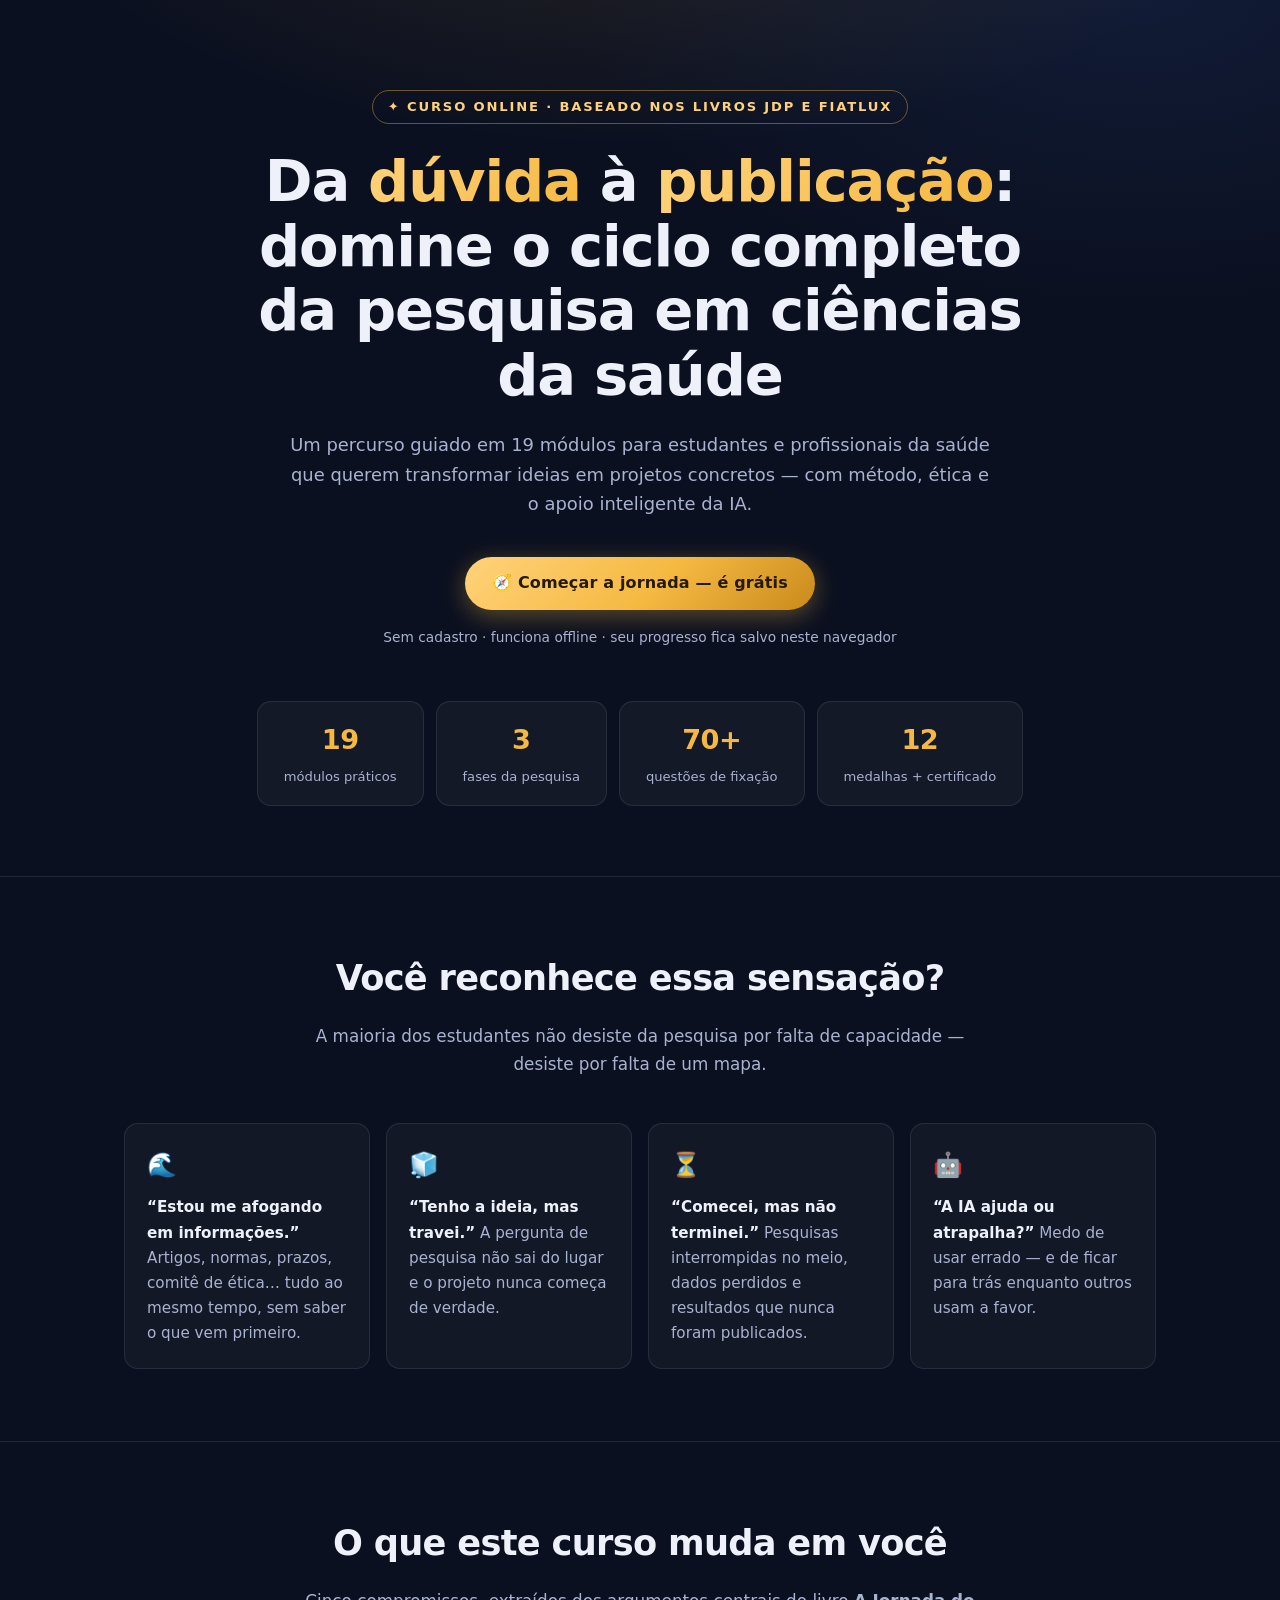
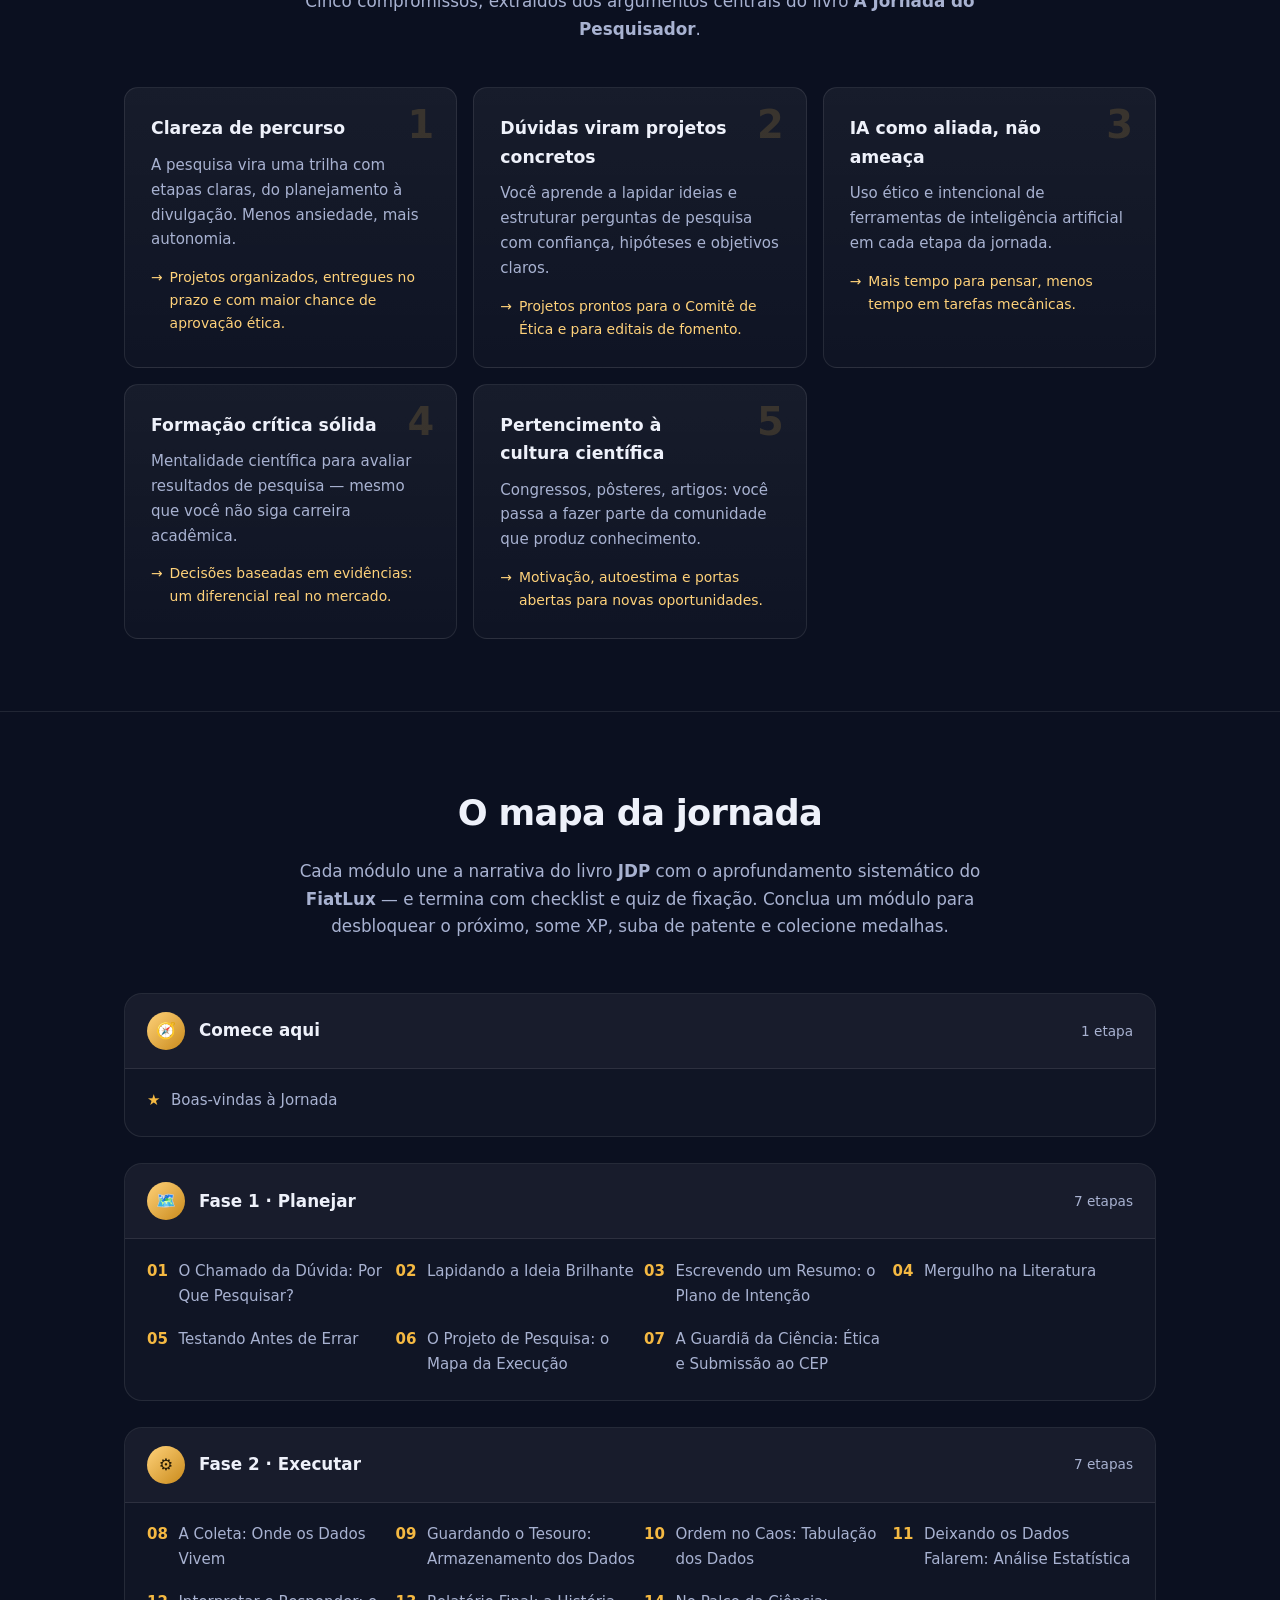
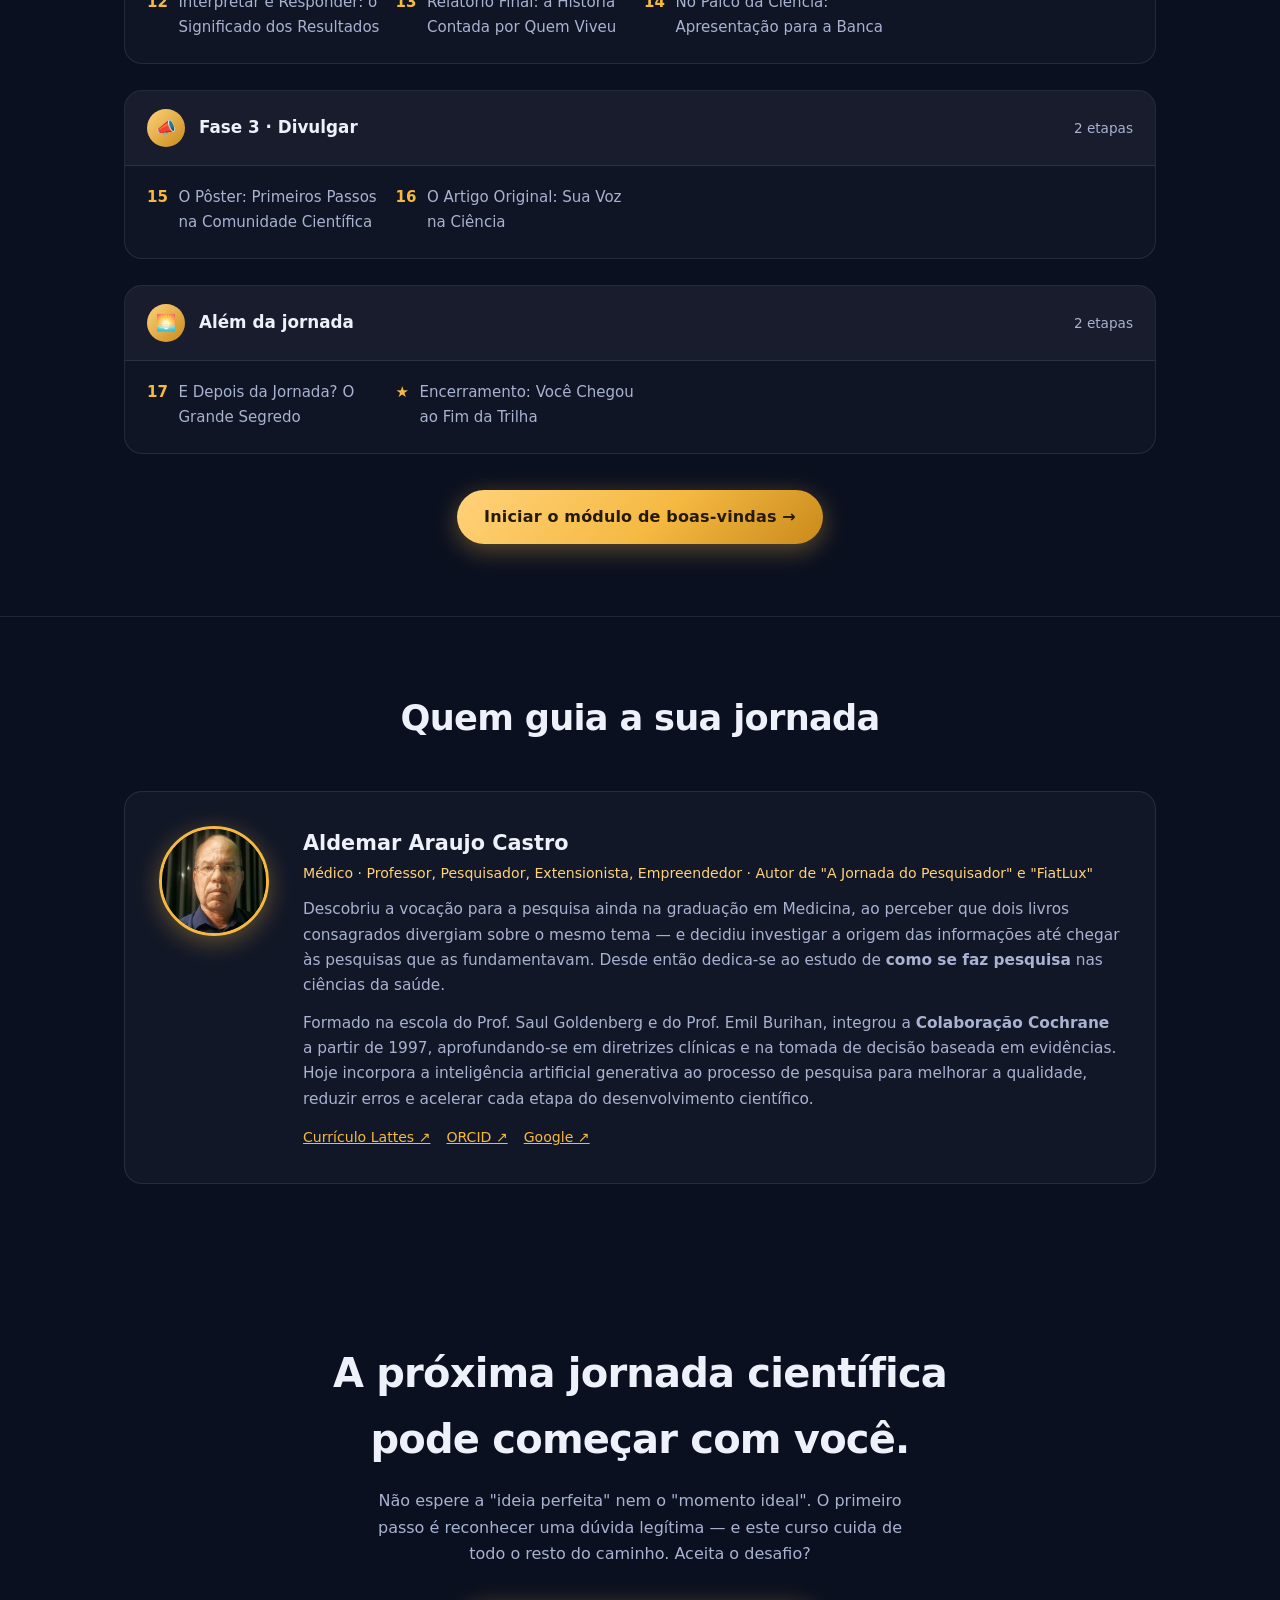
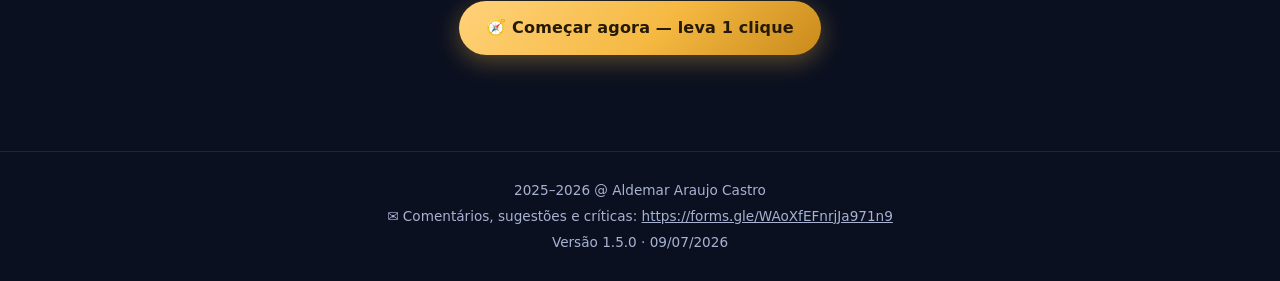
==== commit c3214166: "Requisitos visiveis para liberar modulo; hero em ciencias da saude (v1.5.0) - Concluir modulo agora " ====
--- a/index.html
+++ b/index.html
@@ -269,8 +269,21 @@
 .qq .fb.err{background:#fdf0f0;color:#8c3232}
 .qq .retry{margin-top:10px;font-size:.85rem;font-weight:700;color:var(--info)}
 
+/* requisitos para concluir o módulo */
+.reqs{margin:44px 0 0;background:#fff;border:1.5px solid #ecd08f;border-left:5px solid var(--amber);
+  border-radius:var(--r);padding:18px 22px}
+.reqs>b{font-size:.92rem;color:var(--ink)}
+.reqs ul{list-style:none;margin:10px 0 0;padding:0;display:grid;gap:8px}
+.reqs li{display:flex;gap:.6em;align-items:baseline;color:var(--ptxt)}
+.reqs li::before{font-weight:800;flex:none}
+.reqs li.ok{color:var(--ptxt-dim)}
+.reqs li.ok::before{content:"✓";color:var(--ok)}
+.reqs li.pend::before{content:"○";color:var(--amber-ink)}
+.reqs .ri{font-size:.8rem;font-weight:700;color:var(--ptxt-dim);font-variant-numeric:tabular-nums}
+
 /* rodapé da lição */
 .lesson-nav{display:flex;gap:12px;margin-top:52px;align-items:center;flex-wrap:wrap}
+.reqs+.lesson-nav{margin-top:24px}
 .lesson-nav .spacer{flex:1}
 .complete-hint{font-size:.85rem;color:var(--ptxt-dim)}
 .done-flag{display:inline-flex;align-items:center;gap:.5em;padding:.5em 1.1em;border-radius:99px;
@@ -403,7 +416,7 @@
   <header class="hero">
     <div class="l-wrap">
       <span class="kicker">✦ Curso online · baseado nos livros JDP e FiatLux</span>
-      <h1>Da <em>dúvida</em> à <em>publicação</em>: domine o ciclo completo da pesquisa científica</h1>
+      <h1>Da <em>dúvida</em> à <em>publicação</em>: domine o ciclo completo da pesquisa em ciências da saúde</h1>
       <p class="sub">Um percurso guiado em 19 módulos para estudantes e profissionais da saúde que querem transformar
         ideias em projetos concretos — com método, ética e o apoio inteligente da IA.</p>
       <div class="cta-row">
@@ -513,7 +526,7 @@
       <div>2025–2026 @ Aldemar Araujo Castro</div>
       <div>✉️ Comentários, sugestões e críticas:
         <a href="https://forms.gle/WAoXfEFnrjJa971n9" target="_blank" rel="noopener">https://forms.gle/WAoXfEFnrjJa971n9</a></div>
-      <div>Versão 1.4.0 · 09/07/2026</div>
+      <div>Versão 1.5.0 · 09/07/2026</div>
     </div>
   </footer>
 </div>
@@ -1459,7 +1472,7 @@
   let raw = {};
   try { raw = JSON.parse(localStorage.getItem(KEY) || "{}"); } catch {}
   const s = Object.assign({
-    done: {}, quiz: {}, check: {}, name: "", last: "",
+    done: {}, quiz: {}, check: {}, fl: {}, name: "", last: "",
     badges: {}, streak: { last: "", days: 0, best: 0 }, free: false, certGen: false,
   }, raw);
   s.streak = Object.assign({ last: "", days: 0, best: 0 }, s.streak || {});
@@ -1574,6 +1587,43 @@
   const i = LESSONS.indexOf(l);
   const antes = i > 0 ? LESSONS[i - 1].title : "";
   toast("Módulo bloqueado — conclua <b>" + esc(antes) + "</b> primeiro. Em <b>Minha Jornada</b> você pode destravar todos.", "🔒");
+}
+
+/* ---------- requisitos para concluir o módulo ---------- */
+function flRefsOf(l) {
+  const refs = l.fl == null ? [] : (Array.isArray(l.fl) ? l.fl : [{ n: l.fl, label: l.flLabel }]);
+  return refs.filter(ref => FL[typeof ref === "object" ? ref.n : ref]);
+}
+function reqsOf(l) {
+  const r = [];
+  if (l.quiz && l.quiz.length) {
+    const qz = state.quiz[l.id] || {};
+    const ok = l.quiz.filter((_, i) => qz[i] === "p" || qz[i] === "ok").length;
+    r.push({ done: ok === l.quiz.length, label: "Responder o quiz do módulo", info: ok + "/" + l.quiz.length + " certas" });
+  }
+  if (l.checklist && l.checklist.length) {
+    const arr = state.check[l.id] || [];
+    const n = l.checklist.filter((_, i) => arr[i]).length;
+    r.push({ done: n === l.checklist.length, label: "Completar o checklist prático", info: n + "/" + l.checklist.length });
+  }
+  const refs = flRefsOf(l);
+  if (refs.length) {
+    const seen = state.fl[l.id] || {};
+    const n = refs.filter((_, i) => seen[i]).length;
+    r.push({
+      done: n === refs.length,
+      label: refs.length > 1 ? "Abrir os aprofundamentos FiatLux" : "Abrir o aprofundamento FiatLux",
+      info: refs.length > 1 ? n + "/" + refs.length : null,
+    });
+  }
+  return r;
+}
+function reqsHTML(l) {
+  const r = reqsOf(l);
+  if (!r.length) return "";
+  return '<div class="reqs" id="reqs-box"><b><span aria-hidden="true">🔓</span> Para concluir este módulo e liberar o próximo:</b><ul>' +
+    r.map(q => '<li class="' + (q.done ? "ok" : "pend") + '">' + esc(q.label) +
+      (q.info ? ' <span class="ri">' + q.info + "</span>" : "") + "</li>").join("") + "</ul></div>";
 }
 
 /* ---------- roteador ---------- */
@@ -1732,10 +1782,8 @@
   }
   if (l.dica) h += '<h2><span class="ico" aria-hidden="true">🔦</span>Dica extra</h2>' + l.dica;
 
-  const flRefs = l.fl == null ? [] : (Array.isArray(l.fl) ? l.fl : [{ n: l.fl, label: l.flLabel }]);
-  flRefs.forEach(ref => {
+  flRefsOf(l).forEach(ref => {
     const n = typeof ref === "object" ? ref.n : ref;
-    if (!FL[n]) return;
     const label = (typeof ref === "object" && ref.label) || FL[n].title;
     h += '<details class="fl"><summary><div class="fl-ico" aria-hidden="true">📚</div><div><b>Aprofundamento · FiatLux</b><div>' +
       esc(label) + '</div></div><span class="arrow" aria-hidden="true">▼</span></summary><div class="fl-body">' +
@@ -1746,22 +1794,46 @@
   if (l.cta) h += '<h2><span class="ico" aria-hidden="true">🚀</span>Chamada para ação</h2>' + l.cta;
 
   const isDone = !!state.done[l.id];
+  if (!isDone) h += reqsHTML(l);
   h += '<div class="lesson-nav">';
   if (prev) h += '<button class="btn btn-ghost" style="color:var(--ptxt-dim);border-color:var(--paper-line)" data-go="' + prev.id + '">← Anterior</button>';
   h += '<span class="spacer"></span>';
   if (isDone) h += '<span class="done-flag">✓ Módulo concluído · +' + GAME.modulo + ' XP</span>';
-  else h += '<button class="btn btn-primary" id="complete-btn">Concluir módulo ✓ <small style="opacity:.7">+' + GAME.modulo + ' XP</small></button>';
+  else {
+    const pode = reqsOf(l).every(q => q.done);
+    h += '<button class="btn btn-primary" id="complete-btn"' + (pode ? "" : ' disabled title="Complete os itens pendentes acima para concluir"') +
+      '>Concluir módulo ✓ <small style="opacity:.7">+' + GAME.modulo + ' XP</small></button>';
+  }
   if (next) {
     if (isDone || state.free) h += '<button class="btn btn-paper" data-go="' + next.id + '">Próximo →</button>';
     else h += '<button class="btn btn-paper" disabled title="Conclua este módulo para desbloquear o próximo">🔒 Próximo</button>';
   }
   h += "</div>";
-  if (!isDone && l.quiz && l.quiz.length) h += '<p class="complete-hint" style="text-align:right;margin-top:10px">Responda o quiz antes de concluir — questões certas de primeira valem mais XP.</p>';
 
   const main = $("#view");
   main.innerHTML = '<article class="lesson">' + h + "</article>";
 
   main.querySelectorAll("[data-go]").forEach(b => { b.onclick = () => { location.hash = "#/licao/" + b.dataset.go; }; });
+
+  const refreshReqs = () => {
+    const box = $("#reqs-box", main);
+    if (box) box.outerHTML = reqsHTML(l);
+    const btn = $("#complete-btn", main);
+    if (btn) {
+      const pode = reqsOf(l).every(q => q.done);
+      if (pode && btn.disabled) toast("Tudo pronto! Você já pode concluir o módulo.", "🔓");
+      btn.disabled = !pode;
+      btn.title = pode ? "" : "Complete os itens pendentes acima para concluir";
+    }
+  };
+  main.querySelectorAll("details.fl").forEach((d, i) => {
+    d.addEventListener("toggle", () => {
+      if (!d.open) return;
+      const rec = state.fl[l.id] || (state.fl[l.id] = {});
+      if (!rec[i]) { rec[i] = true; touchStreak(); save(); refreshReqs(); }
+    });
+  });
+
   const cbtn = $("#complete-btn", main);
   if (cbtn) cbtn.onclick = () => {
     state.done[l.id] = true; touchStreak();
@@ -1775,9 +1847,10 @@
     ck.onchange = () => {
       const arr = state.check[l.id] || (state.check[l.id] = []);
       arr[+ck.dataset.ck] = ck.checked; touchStreak(); save(); updateHud();
+      refreshReqs();
     };
   });
-  wireQuiz(l, main);
+  wireQuiz(l, main, refreshReqs);
 }
 
 /* ---------- quiz ---------- */
@@ -1794,7 +1867,7 @@
   return h;
 }
 
-function wireQuiz(l, root) {
+function wireQuiz(l, root, onChange) {
   if (!l.quiz || !l.quiz.length) return;
   const saved = state.quiz[l.id] || (state.quiz[l.id] = {});
   const scoreEl = $("#quiz-score", root);
@@ -1836,6 +1909,7 @@
         touchStreak(); save();
         lock(+b.dataset.o, saved[qi]);
         updateScore(); updateHud();
+        if (onChange) onChange();
       };
     });
   });
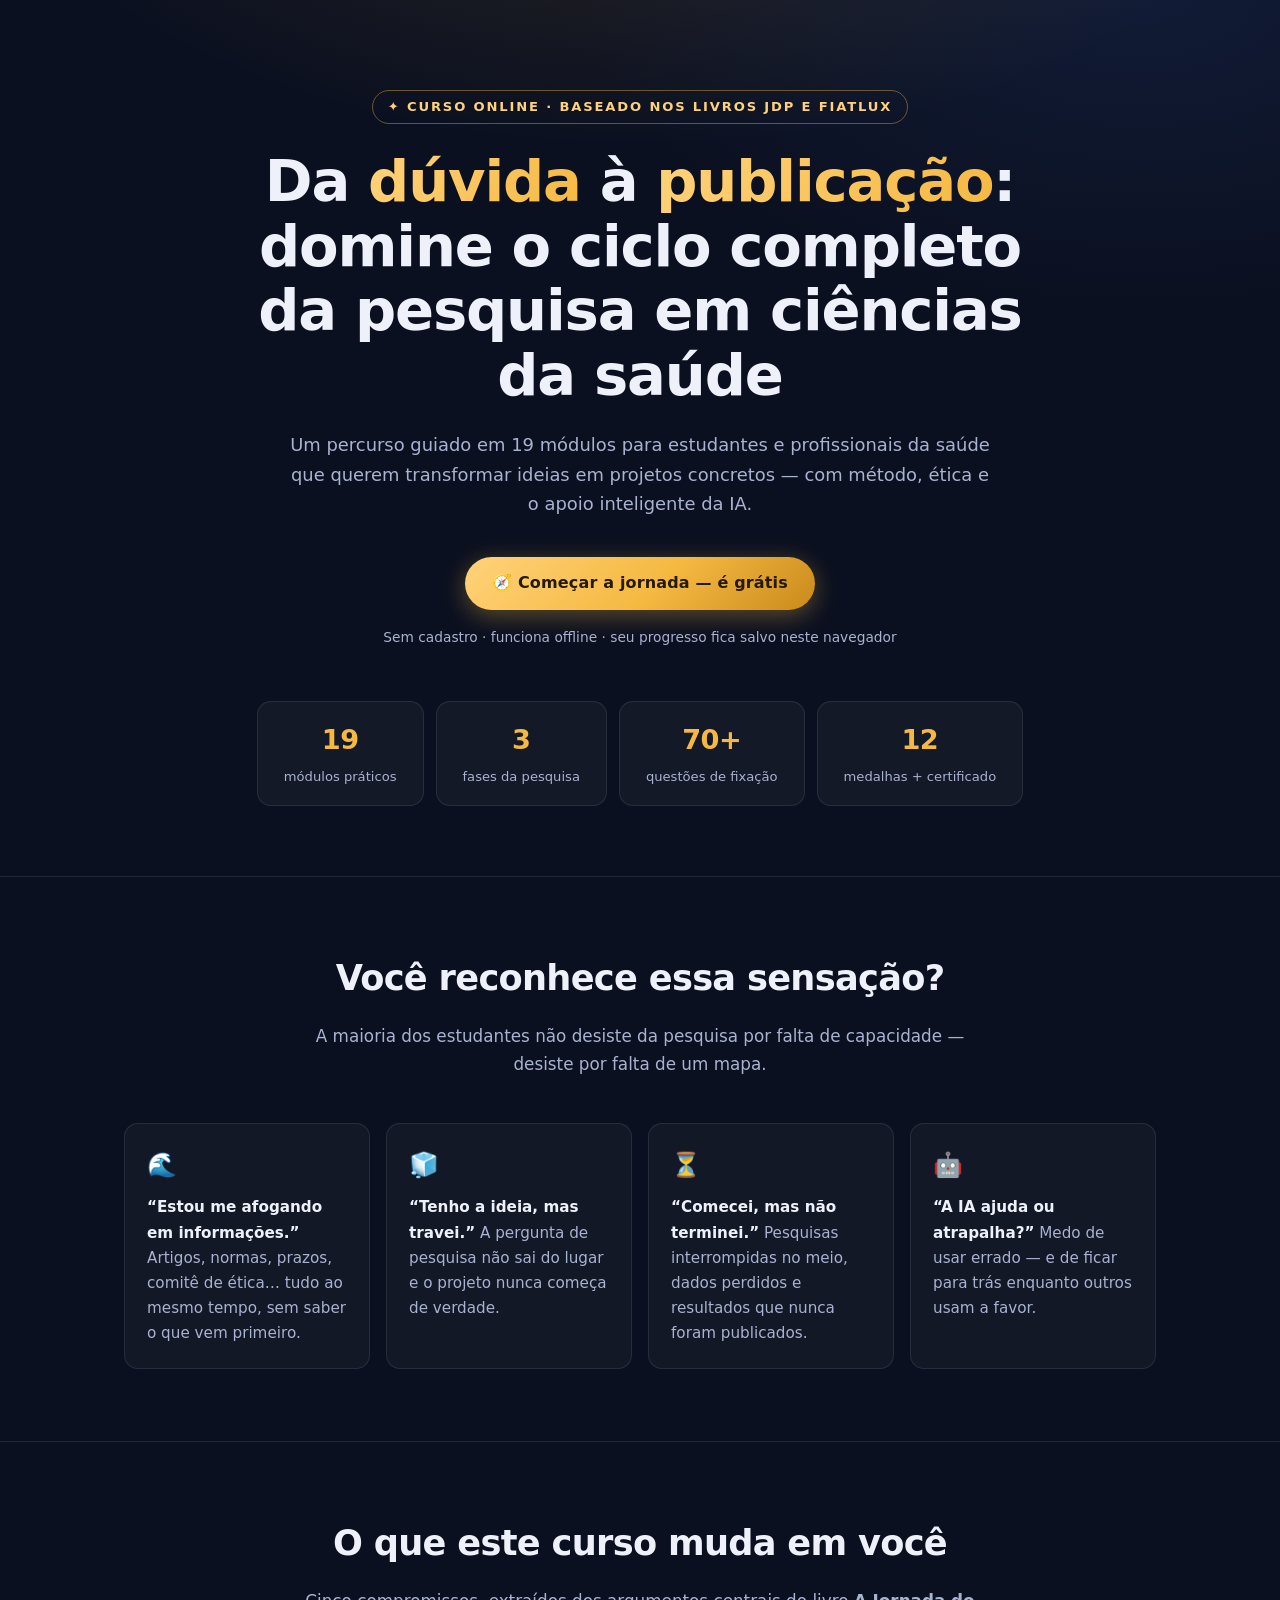
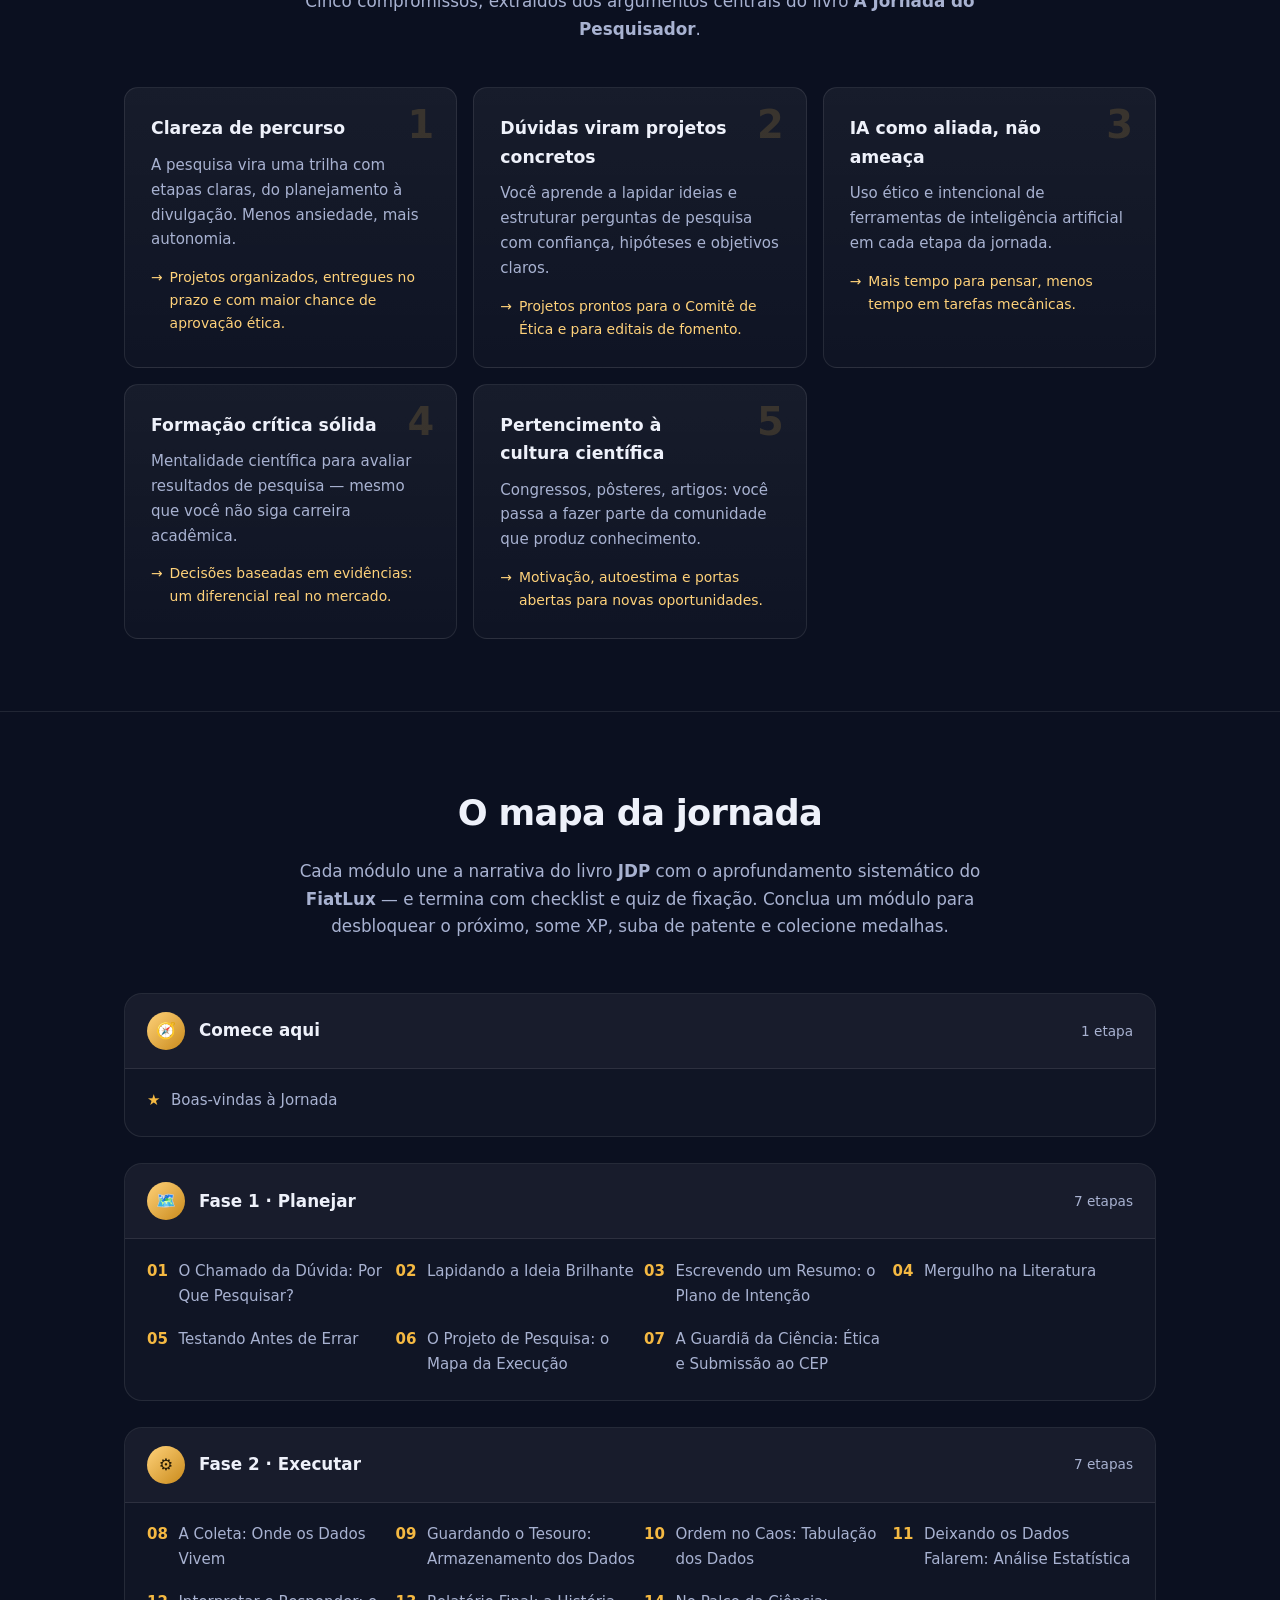
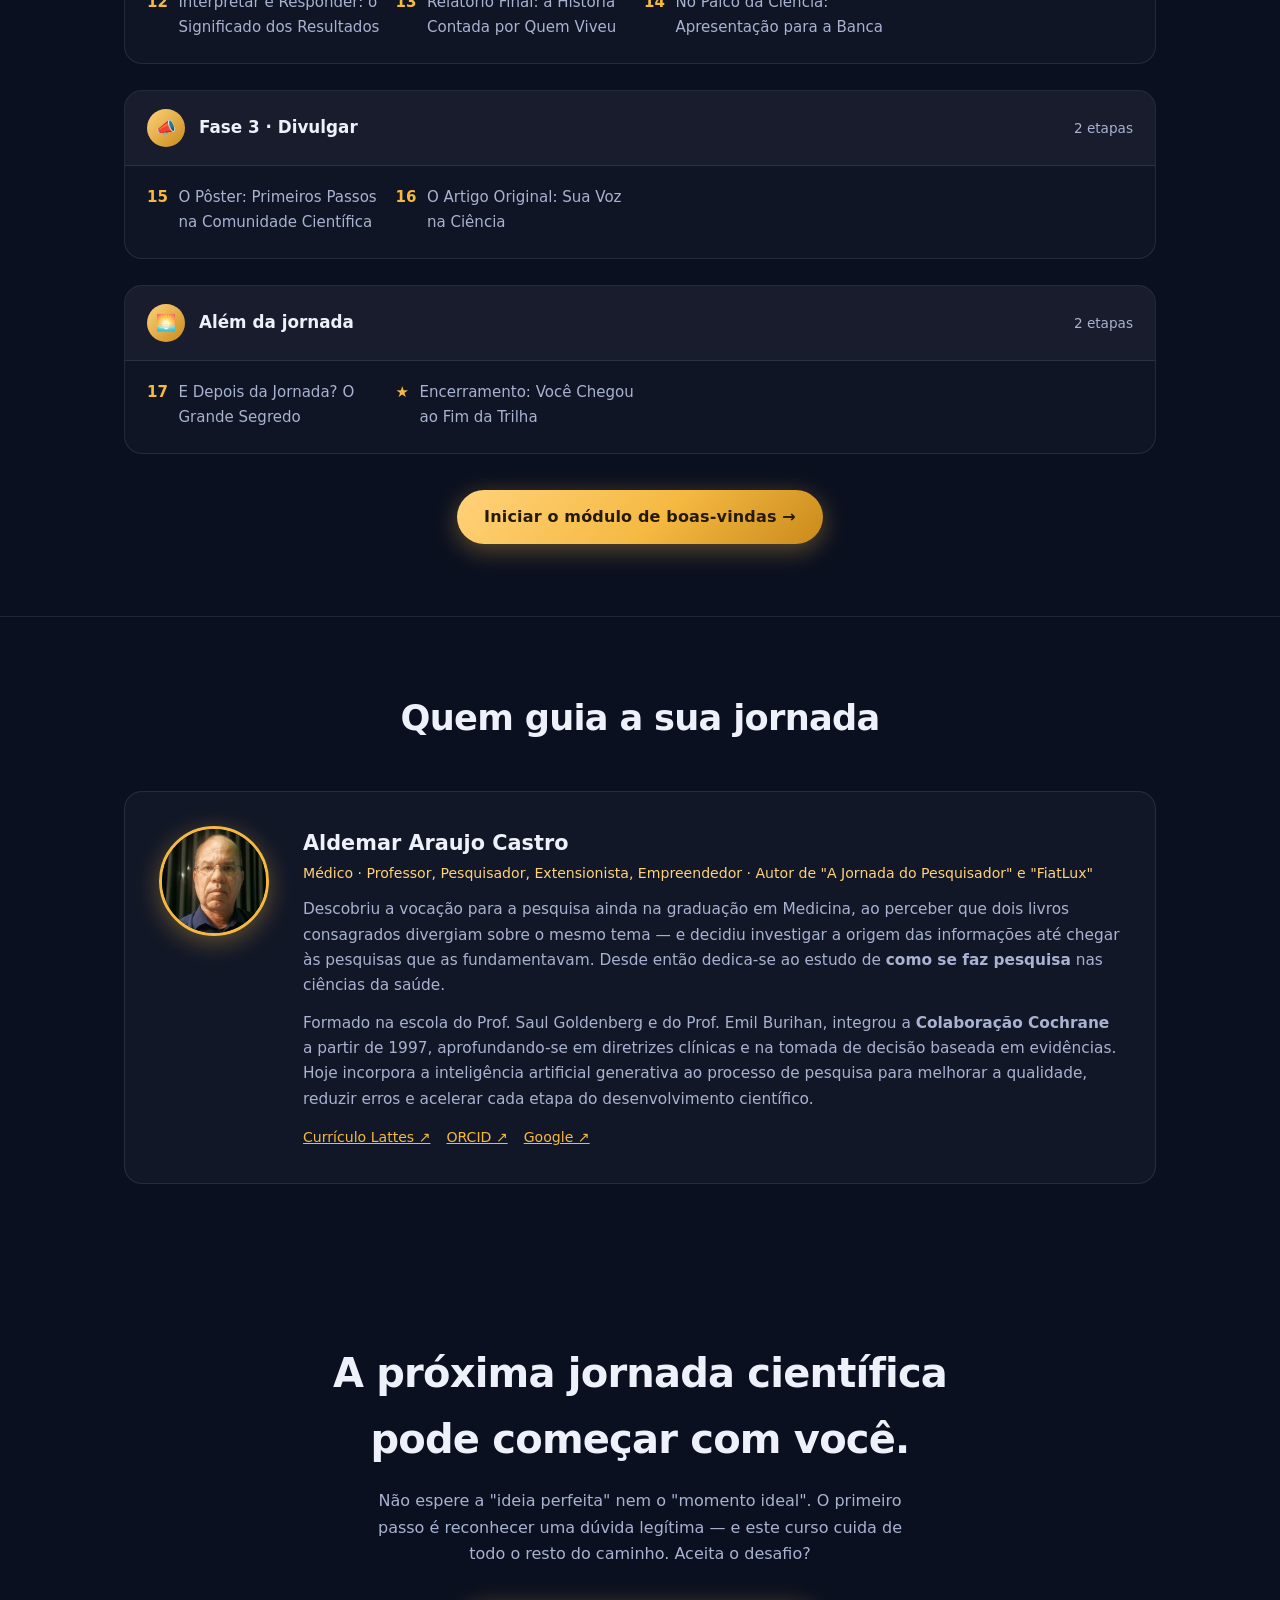
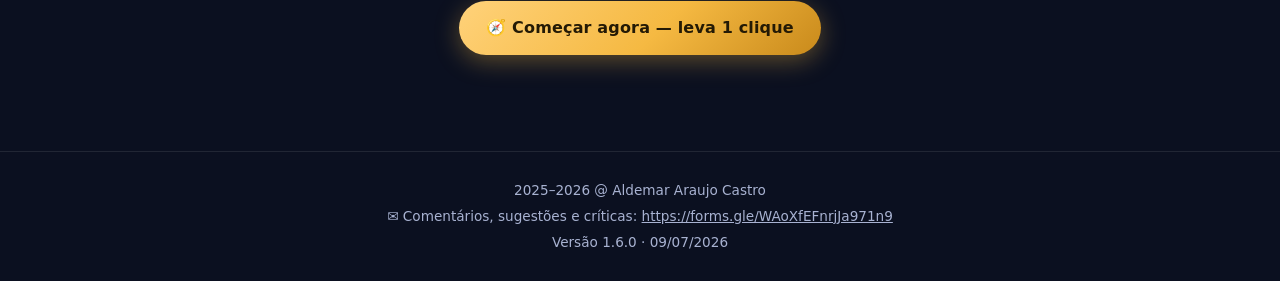
==== commit 937d62a3: "Botoes de copiar: checklists e modelos/prompts de IA (v1.6.0) - Botao 'Copiar' em todos os checklist" ====
--- a/index.html
+++ b/index.html
@@ -269,6 +269,27 @@
 .qq .fb.err{background:#fdf0f0;color:#8c3232}
 .qq .retry{margin-top:10px;font-size:.85rem;font-weight:700;color:var(--info)}
 
+/* copiar (checklist e prompts) */
+.copy-btn{flex:none;font-size:.78rem;font-weight:700;padding:.35em .9em;border-radius:999px;
+  border:1.5px solid var(--paper-line);background:#fff;color:var(--ptxt-dim);
+  transition:border-color .12s,color .12s;white-space:nowrap}
+.copy-btn:hover{border-color:var(--amber);color:var(--amber-ink)}
+.copy-btn.copied{border-color:var(--ok);color:var(--ok);opacity:1}
+.copy-btn:disabled{cursor:default}
+.lesson h2 .copy-btn{margin-left:10px}
+
+/* caixa de prompt copiável */
+.pbox{position:relative;margin:20px 0;padding:20px 24px;padding-right:120px;background:var(--paper-2);
+  border:1.5px dashed #d8cdb4;border-radius:var(--r)}
+.pbox .pbox-tag{display:inline-flex;align-items:center;gap:.5em;font-size:.72rem;font-weight:800;
+  letter-spacing:.1em;text-transform:uppercase;color:var(--amber-ink);margin-bottom:6px}
+.pbox .pbox-t{margin:0;color:var(--ink);font-style:italic}
+.pbox .pbox-copy{position:absolute;top:16px;right:16px}
+@media (max-width:640px){
+  .pbox{padding-right:24px;padding-bottom:56px}
+  .pbox .pbox-copy{top:auto;bottom:14px;right:14px}
+}
+
 /* requisitos para concluir o módulo */
 .reqs{margin:44px 0 0;background:#fff;border:1.5px solid #ecd08f;border-left:5px solid var(--amber);
   border-radius:var(--r);padding:18px 22px}
@@ -526,7 +547,7 @@
       <div>2025–2026 @ Aldemar Araujo Castro</div>
       <div>✉️ Comentários, sugestões e críticas:
         <a href="https://forms.gle/WAoXfEFnrjJa971n9" target="_blank" rel="noopener">https://forms.gle/WAoXfEFnrjJa971n9</a></div>
-      <div>Versão 1.5.0 · 09/07/2026</div>
+      <div>Versão 1.6.0 · 09/07/2026</div>
     </div>
   </footer>
 </div>
@@ -631,7 +652,7 @@
   why: "<p>Você já teve uma ideia de pesquisa, mas travou na hora de transformá-la em uma pergunta clara e objetiva? Este módulo é para você. Aqui, você vai aprender como estruturar perguntas científicas relevantes usando a <strong>estratégia PICO</strong> e uma ferramenta com inteligência artificial, um ChatGPT personalizado. Com passos práticos, exemplos médicos e dicas para evitar erros comuns, mostramos como <strong>uma boa pergunta é o alicerce de toda pesquisa de qualidade</strong>.</p>",
   cenario: "<p>Ana Vitória, estudante de segundo ano de Medicina, ingressou em um grupo de pesquisa sobre doenças cardiovasculares. Ao iniciar sua participação, foi questionada: <strong>“Qual será a sua pergunta de pesquisa?”</strong>. Em silêncio, percebeu que não sabia por onde começar. Tinha interesse no tema, acesso à literatura e apoio do orientador, mas faltava a centelha inicial: uma pergunta bem formulada. Essa situação é comum — a formulação da pergunta é o ponto de partida da jornada científica e, muitas vezes, o maior desafio para quem está começando.</p>",
   sections: [
-    { icon: "🔍", title: "O que é a pergunta de pesquisa?", html: "<p>A pergunta de pesquisa é uma formulação <strong>clara, objetiva e delimitada</strong> de um problema científico que se deseja investigar. Ela deve ser respondível por meio de métodos científicos, orientando o tipo de estudo, a coleta de dados e a análise estatística.</p><p>Na área da saúde, perguntas bem estruturadas ajudam a responder questões como: <em>“Qual é o impacto da telemedicina no controle da hipertensão arterial em idosos?”</em> ou <em>“A vitamina D reduz a incidência de infecções respiratórias em crianças?”</em>.</p><p>Um dos métodos mais usados para formulá-las é a <strong>estratégia PICO</strong>:</p><ul><li><strong>P</strong> — Paciente ou problema</li><li><strong>I</strong> — Intervenção</li><li><strong>C</strong> — Comparativo</li><li><strong>O</strong> — Outcome / Desfecho / Efeito</li></ul><p>Exemplo: <em>“Qual a diferença de frequência de AVC isquêmico (O) em pacientes com fibrilação atrial (P) tratados com anticoagulantes diretos (I) comparado com varfarina (C)?”</em></p><p>Use um <a href='https://bit.ly/ib-virtual' target='_blank' rel='noopener'>ChatGPT personalizado</a> para transformar um tema amplo em uma pergunta estruturada usando PICO — e colocar tudo isso em prática em alguns segundos.</p>" },
+    { icon: "🔍", title: "O que é a pergunta de pesquisa?", html: "<p>A pergunta de pesquisa é uma formulação <strong>clara, objetiva e delimitada</strong> de um problema científico que se deseja investigar. Ela deve ser respondível por meio de métodos científicos, orientando o tipo de estudo, a coleta de dados e a análise estatística.</p><p>Na área da saúde, perguntas bem estruturadas ajudam a responder questões como: <em>“Qual é o impacto da telemedicina no controle da hipertensão arterial em idosos?”</em> ou <em>“A vitamina D reduz a incidência de infecções respiratórias em crianças?”</em>.</p><p>Um dos métodos mais usados para formulá-las é a <strong>estratégia PICO</strong>:</p><ul><li><strong>P</strong> — Paciente ou problema</li><li><strong>I</strong> — Intervenção</li><li><strong>C</strong> — Comparativo</li><li><strong>O</strong> — Outcome / Desfecho / Efeito</li></ul><div class='pbox'><span class='pbox-tag'>💬 Exemplo de pergunta PICO — copie e adapte</span><p class='pbox-t'>Qual a diferença de frequência de AVC isquêmico (O) em pacientes com fibrilação atrial (P) tratados com anticoagulantes diretos (I) comparado com varfarina (C)?</p></div><p>Use um <a href='https://bit.ly/ib-virtual' target='_blank' rel='noopener'>ChatGPT personalizado</a> para transformar um tema amplo em uma pergunta estruturada usando PICO — e colocar tudo isso em prática em alguns segundos.</p>" },
     { icon: "⭐", title: "Por que isso é importante?", html: "<p>Uma boa pergunta de pesquisa <strong>evita desperdício de tempo, recursos e energia</strong>. Perguntas vagas levam a estudos confusos e conclusões frágeis. Em contrapartida, uma pergunta bem definida:</p><ul><li>Facilita a busca bibliográfica;</li><li>Orienta o desenho metodológico;</li><li>Garante relevância clínica e científica.</li></ul><p>A inteligência artificial pode ajudar a testar diferentes formulações, revisar a coerência lógica e sugerir ajustes com base em resultados de pesquisas recentes.</p>" }
   ],
   steps: [
@@ -1132,7 +1153,7 @@
     "Interpretação discutida com o orientador ou colegas antes de finalizar",
     "Nenhuma análise a posteriori apresentada como resultado planejado"
   ],
-  dica: "<p>Ao redigir a conclusão, comece sempre pela pergunta de pesquisa: <em>“Nosso estudo investigou X. Os resultados indicam que…”</em> — esse formato garante clareza e foco.</p><p>Use o Consensus ou o Perplexity para buscar estudos similares e situar sua pesquisa no contexto do campo.</p><p>Lembre: <strong>um resultado negativo (sem diferença significativa) é igualmente válido cientificamente</strong>. Saber o que não funciona também é conhecimento.</p>",
+  dica: "<p>Ao redigir a conclusão, comece sempre pela pergunta de pesquisa — esse formato garante clareza e foco:</p><div class='pbox'><span class='pbox-tag'>💬 Modelo — copie e complete</span><p class='pbox-t'>Nosso estudo investigou X. Os resultados indicam que…</p></div><p>Use o Consensus ou o Perplexity para buscar estudos similares e situar sua pesquisa no contexto do campo.</p><p>Lembre: <strong>um resultado negativo (sem diferença significativa) é igualmente válido cientificamente</strong>. Saber o que não funciona também é conhecimento.</p>",
   cta: "<p>Ana Vitória tinha agora uma conclusão sólida, honesta e bem fundamentada. Ela sabia exatamente o que seus dados mostravam — e o que eles não podiam afirmar. Mas interpretar era apenas o penúltimo passo da fase de execução. O próximo desafio: transformar tudo isso em um documento organizado, claro e científico. <strong>A hora de escrever o relatório final chegou.</strong></p>",
   fl: 15, flLabel: "Capítulo 15 — Interpretar os Dados",
   quiz: [
@@ -1186,7 +1207,7 @@
     "TCLE/TALE e documento de aprovação do CEP nos anexos",
     "Cópia do relatório enviada ao CEP para encerramento ético"
   ],
-  dica: "<p>Use o ChatGPT para revisar parágrafos da discussão: cole o trecho e peça <em>“Revise este parágrafo para clareza e rigor científico, mantendo meu argumento”</em>. Você mantém a autoria; a IA ajuda na forma.</p><p>Lembre: a conclusão deve ter <strong>uma única frase principal</strong> que responde diretamente à pergunta de pesquisa. Todo o resto é contexto e projeção.</p>",
+  dica: "<p>Use o ChatGPT para revisar parágrafos da discussão: cole o trecho e peça:</p><div class='pbox'><span class='pbox-tag'>💬 Prompt para IA — copie e use</span><p class='pbox-t'>Revise este parágrafo para clareza e rigor científico, mantendo meu argumento.</p></div><p>Você mantém a autoria; a IA ajuda na forma.</p><p>Lembre: a conclusão deve ter <strong>uma única frase principal</strong> que responde diretamente à pergunta de pesquisa. Todo o resto é contexto e projeção.</p>",
   cta: "<p>Ana Vitória entregou o relatório encadernado para o orientador. Ele leu, fez alguns ajustes e disse: <strong>“Está pronto para a banca.”</strong> Ela sentiu o coração apertar — de orgulho e de nervosismo. Toda aquela jornada estava ali, em papel, com seu nome na capa. Mas ainda havia um desafio pela frente: defender o trabalho diante dos examinadores. No próximo módulo, você vai aprender a transformar o relatório em uma apresentação memorável.</p>",
   fl: 16, flLabel: "Capítulo 16 — Redigir o Relatório Final",
   quiz: [
@@ -1500,6 +1521,30 @@
 
 const $ = (sel, el) => (el || document).querySelector(sel);
 const esc = s => String(s).replace(/[&<>"]/g, c => ({ "&": "&amp;", "<": "&lt;", ">": "&gt;", '"': "&quot;" }[c]));
+
+/* ---------- copiar para a área de transferência ---------- */
+function copyText(txt, btn) {
+  const feito = () => {
+    if (!btn) return;
+    const orig = btn.innerHTML;
+    btn.innerHTML = "✓ Copiado!";
+    btn.classList.add("copied");
+    btn.disabled = true;
+    setTimeout(() => { btn.innerHTML = orig; btn.classList.remove("copied"); btn.disabled = false; }, 2000);
+  };
+  const fallback = () => {
+    const ta = document.createElement("textarea");
+    ta.value = txt;
+    ta.style.cssText = "position:fixed;opacity:0";
+    document.body.appendChild(ta);
+    ta.select();
+    try { document.execCommand("copy"); feito(); } catch {}
+    ta.remove();
+  };
+  if (navigator.clipboard && navigator.clipboard.writeText) {
+    navigator.clipboard.writeText(txt).then(feito).catch(fallback);
+  } else fallback();
+}
 
 /* ---------- toasts (feedback imediato) ---------- */
 function toast(msg, icon) {
@@ -1776,7 +1821,7 @@
 
   if (l.checklist && l.checklist.length) {
     const saved = state.check[l.id] || [];
-    h += '<h2><span class="ico" aria-hidden="true">✅</span>Checklist prático <span class="xp-hint">+' + GAME.checklist + " XP ao completar</span></h2><ul class=\"check\">" +
+    h += '<h2><span class="ico" aria-hidden="true">✅</span>Checklist prático <span class="xp-hint">+' + GAME.checklist + ' XP ao completar</span><button class="copy-btn" id="ck-copy" title="Copiar o checklist como texto">📋 Copiar</button></h2><ul class="check">' +
       l.checklist.map((c, i) =>
         '<li><label><input type="checkbox" data-ck="' + i + '"' + (saved[i] ? " checked" : "") + "><span>" + c + "</span></label></li>").join("") + "</ul>";
   }
@@ -1850,6 +1895,24 @@
       refreshReqs();
     };
   });
+
+  const ckCopy = $("#ck-copy", main);
+  if (ckCopy) ckCopy.onclick = () => {
+    const tmp = document.createElement("div");
+    const linhas = (l.checklist || []).map(c => { tmp.innerHTML = c; return "☐ " + tmp.textContent.trim(); });
+    copyText("Checklist — " + l.title + "\n" + linhas.join("\n"), ckCopy);
+  };
+  main.querySelectorAll(".pbox").forEach(p => {
+    const t = $(".pbox-t", p);
+    if (!t) return;
+    const b = document.createElement("button");
+    b.className = "copy-btn pbox-copy";
+    b.title = "Copiar este texto";
+    b.innerHTML = "📋 Copiar";
+    b.onclick = () => copyText(t.textContent.trim(), b);
+    p.appendChild(b);
+  });
+
   wireQuiz(l, main, refreshReqs);
 }
 
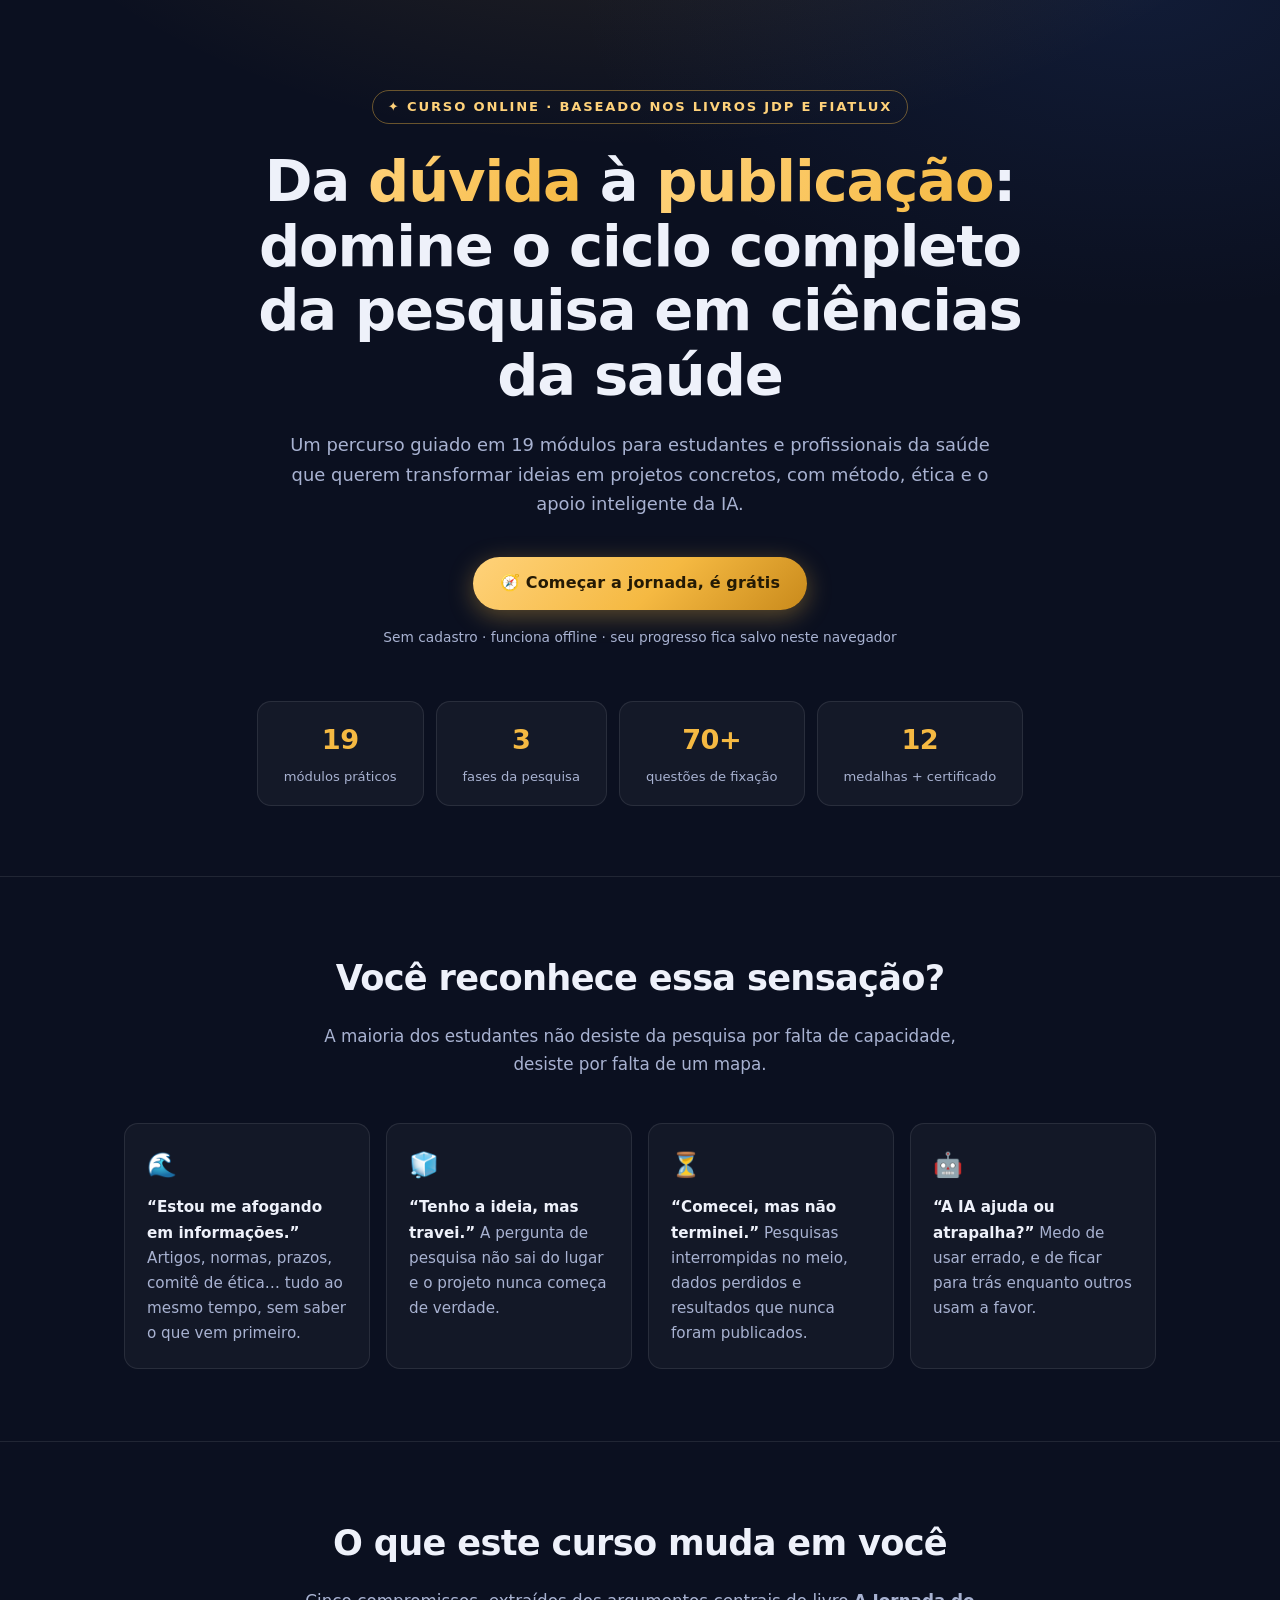
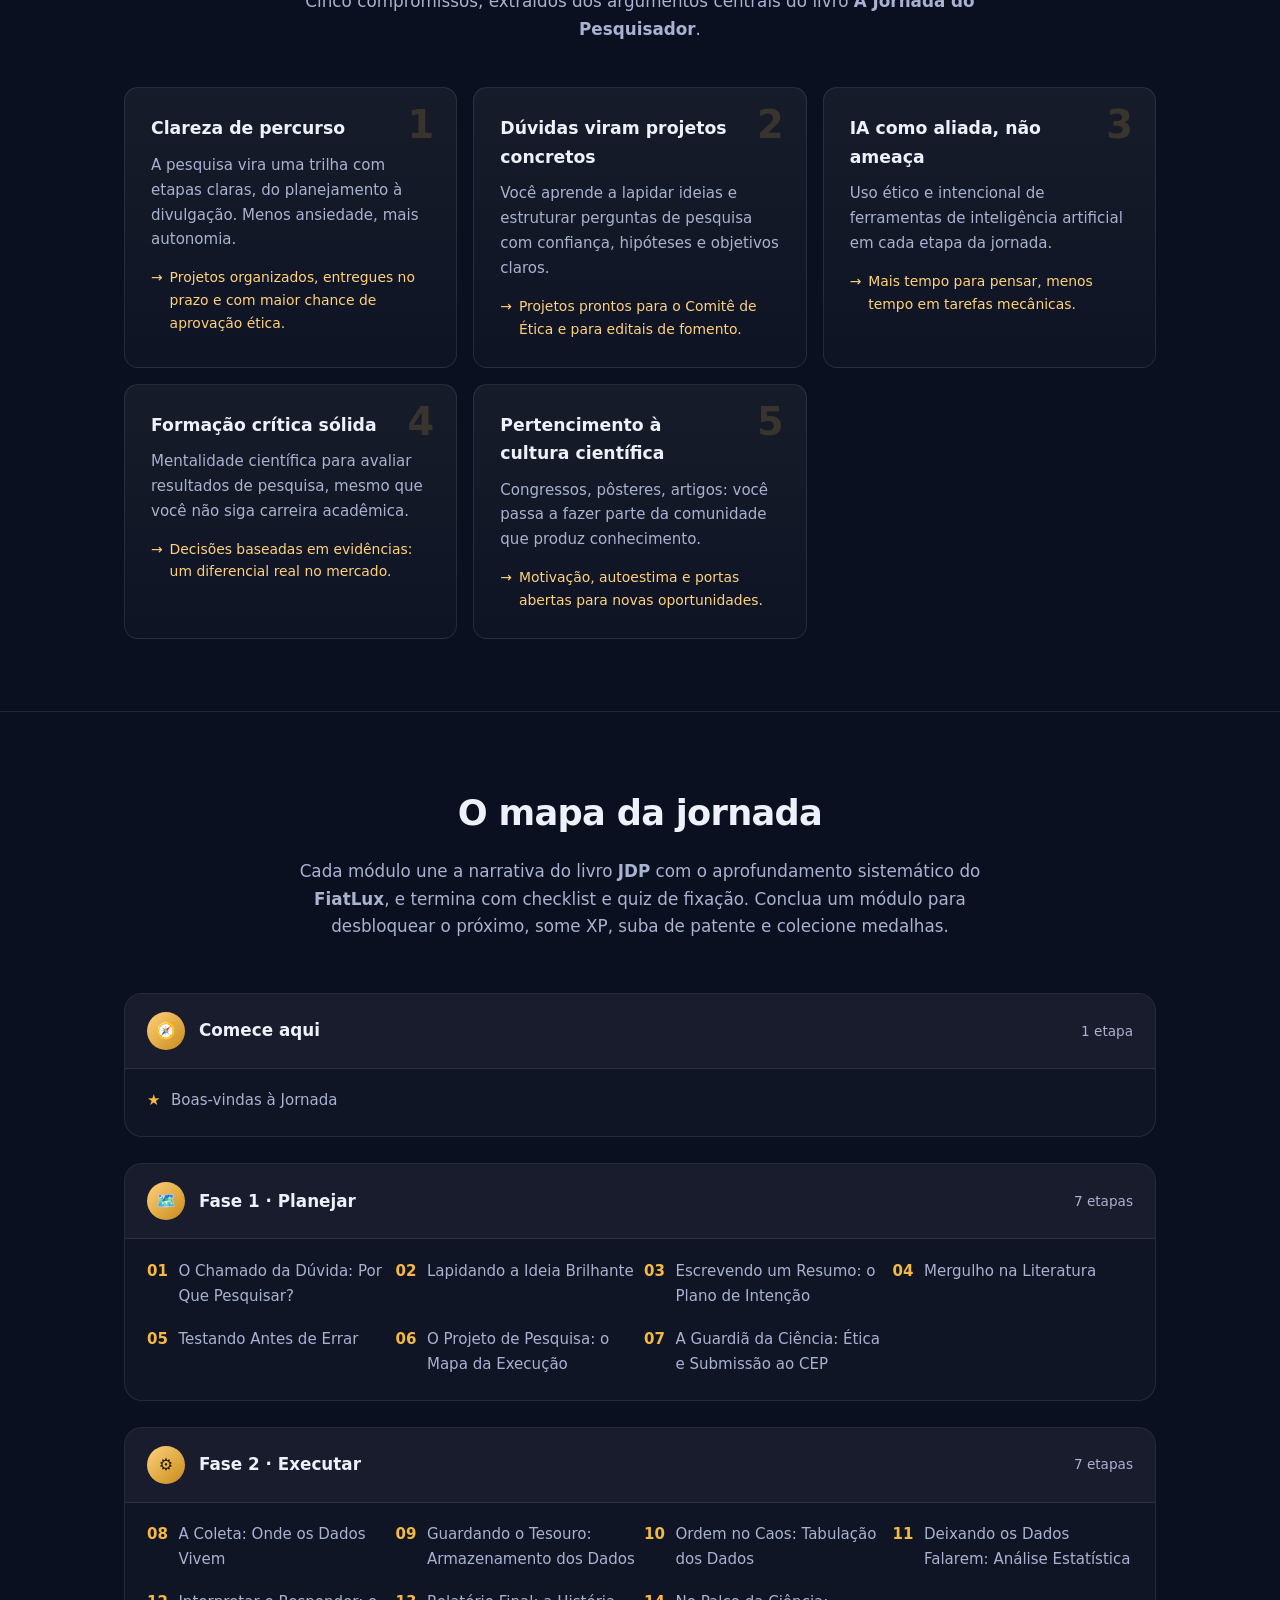
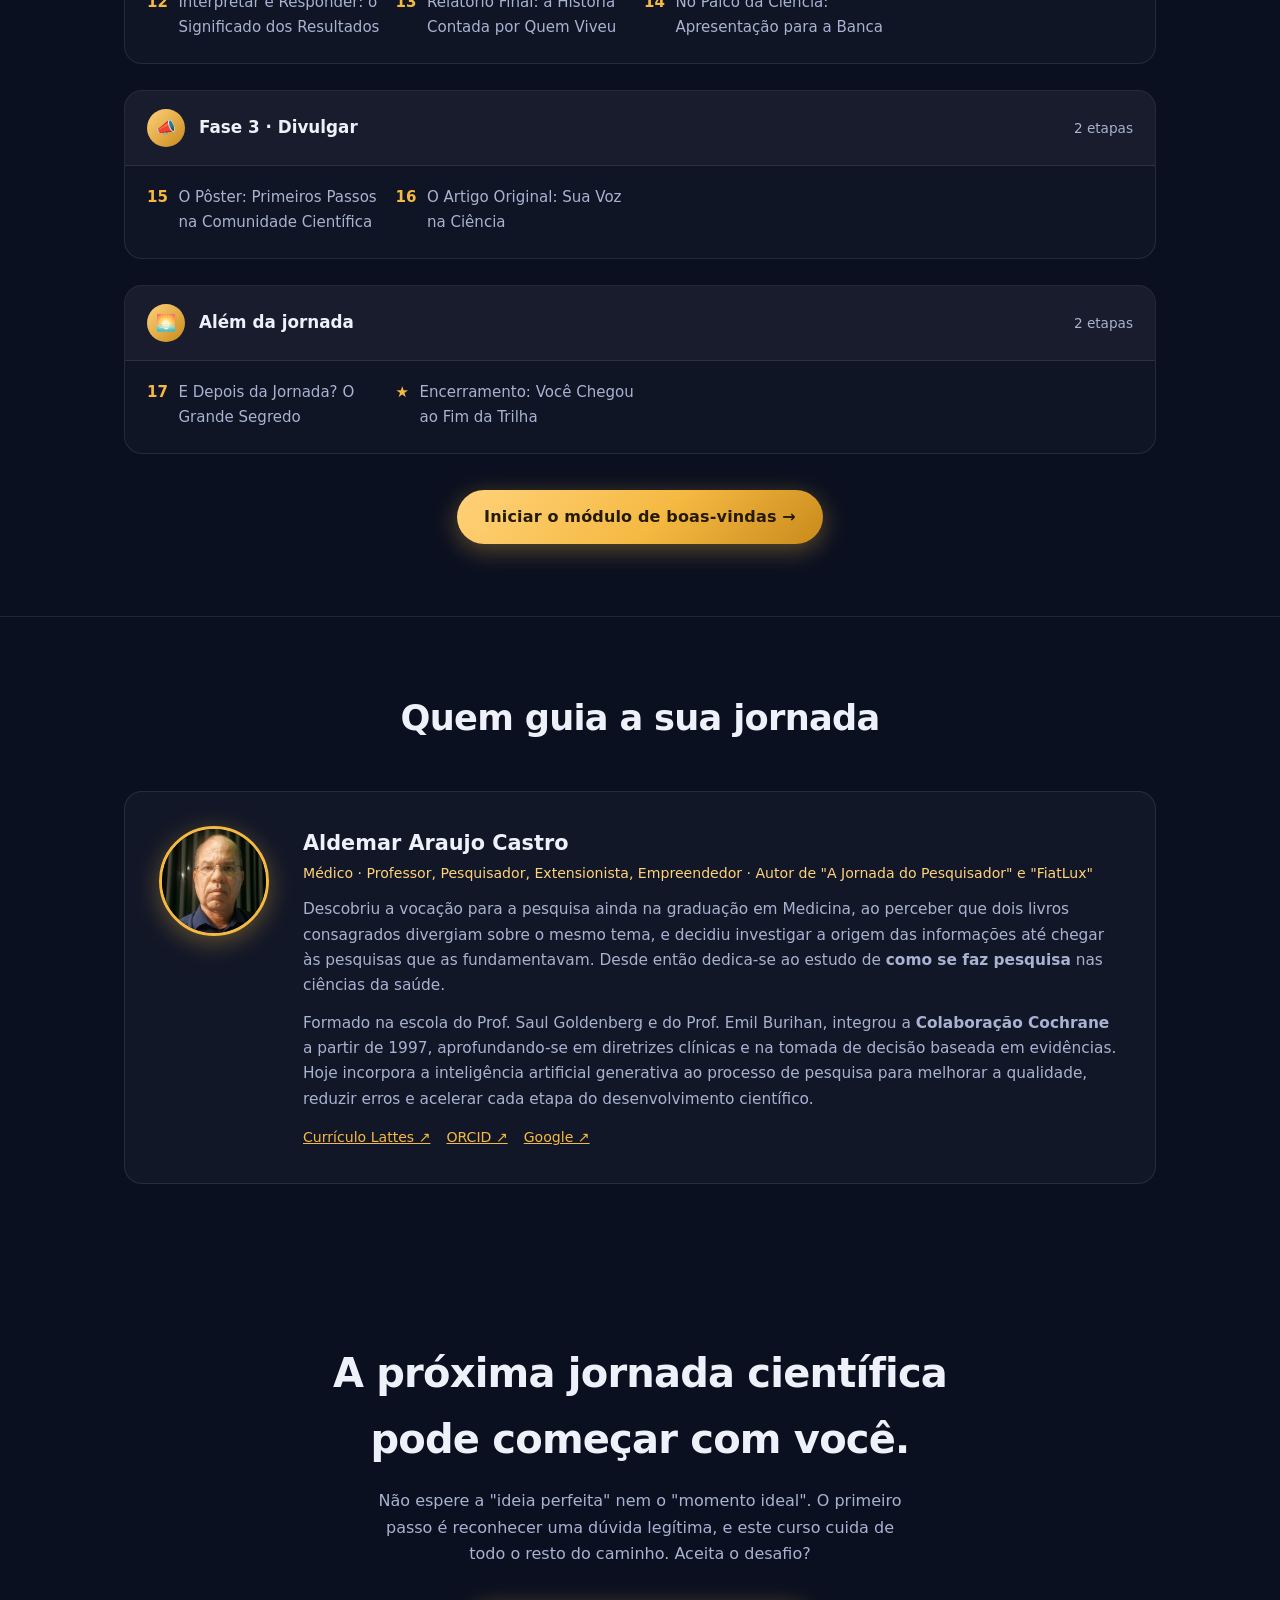
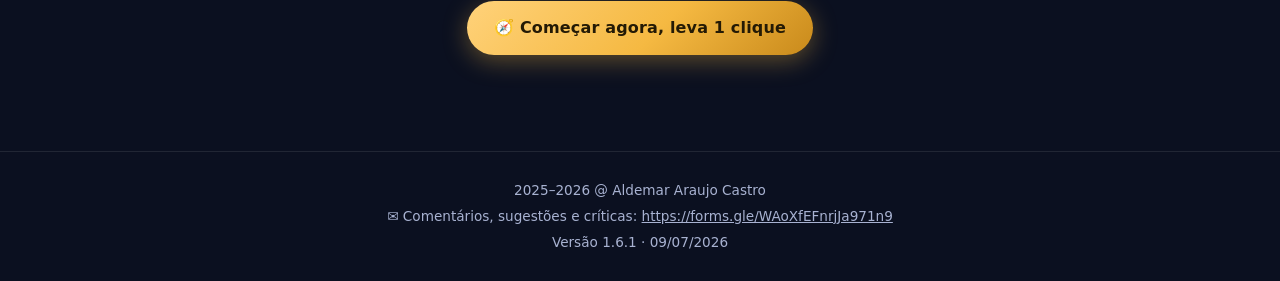
==== commit 45f1f05f: "Tipografia: travessao substituido por virgula em todo o conteudo (v1.6.1) - 368 substituicoes de ' —" ====
--- a/index.html
+++ b/index.html
@@ -4,10 +4,10 @@
 <meta charset="utf-8">
 <meta name="viewport" content="width=device-width, initial-scale=1">
 <meta name="description" content="Curso online A Jornada do Pesquisador: da dúvida à publicação científica. Baseado nos livros JDP e FiatLux de Aldemar Araujo Castro.">
-<title>A Jornada do Pesquisador — Curso Online</title>
+<title>A Jornada do Pesquisador, Curso Online</title>
 <link rel="icon" href="data:image/svg+xml,<svg xmlns='http://www.w3.org/2000/svg' viewBox='0 0 100 100'><text y='.9em' font-size='90'>🧭</text></svg>">
 <style>
-/* ============ A Jornada do Pesquisador — Design System ============ */
+/* ============ A Jornada do Pesquisador, Design System ============ */
 :root{
   --ink:#0b1020;           /* fundo noturno profundo */
   --ink-2:#111936;
@@ -439,9 +439,9 @@
       <span class="kicker">✦ Curso online · baseado nos livros JDP e FiatLux</span>
       <h1>Da <em>dúvida</em> à <em>publicação</em>: domine o ciclo completo da pesquisa em ciências da saúde</h1>
       <p class="sub">Um percurso guiado em 19 módulos para estudantes e profissionais da saúde que querem transformar
-        ideias em projetos concretos — com método, ética e o apoio inteligente da IA.</p>
+        ideias em projetos concretos, com método, ética e o apoio inteligente da IA.</p>
       <div class="cta-row">
-        <button class="btn btn-primary" data-start>🧭 Começar a jornada — é grátis</button>
+        <button class="btn btn-primary" data-start>🧭 Começar a jornada, é grátis</button>
         <button class="btn btn-ghost" id="resume-btn" data-start hidden></button>
       </div>
       <p class="micro">Sem cadastro · funciona offline · seu progresso fica salvo neste navegador</p>
@@ -457,7 +457,7 @@
   <section class="l-sec">
     <div class="l-wrap">
       <h2>Você reconhece essa sensação?</h2>
-      <p class="lead">A maioria dos estudantes não desiste da pesquisa por falta de capacidade —
+      <p class="lead">A maioria dos estudantes não desiste da pesquisa por falta de capacidade,
         desiste por falta de um mapa.</p>
       <div class="pain">
         <div class="p-card"><span class="pi">🌊</span><p><b>“Estou me afogando em informações.”</b>
@@ -467,7 +467,7 @@
         <div class="p-card"><span class="pi">⏳</span><p><b>“Comecei, mas não terminei.”</b>
           Pesquisas interrompidas no meio, dados perdidos e resultados que nunca foram publicados.</p></div>
         <div class="p-card"><span class="pi">🤖</span><p><b>“A IA ajuda ou atrapalha?”</b>
-          Medo de usar errado — e de ficar para trás enquanto outros usam a favor.</p></div>
+          Medo de usar errado, e de ficar para trás enquanto outros usam a favor.</p></div>
       </div>
     </div>
   </section>
@@ -488,7 +488,7 @@
           <p>Uso ético e intencional de ferramentas de inteligência artificial em cada etapa da jornada.</p>
           <span class="b">Mais tempo para pensar, menos tempo em tarefas mecânicas.</span></div>
         <div class="arg"><span class="n">4</span><h3>Formação crítica sólida</h3>
-          <p>Mentalidade científica para avaliar resultados de pesquisa — mesmo que você não siga carreira acadêmica.</p>
+          <p>Mentalidade científica para avaliar resultados de pesquisa, mesmo que você não siga carreira acadêmica.</p>
           <span class="b">Decisões baseadas em evidências: um diferencial real no mercado.</span></div>
         <div class="arg"><span class="n">5</span><h3>Pertencimento à cultura científica</h3>
           <p>Congressos, pôsteres, artigos: você passa a fazer parte da comunidade que produz conhecimento.</p>
@@ -501,7 +501,7 @@
     <div class="l-wrap">
       <h2>O mapa da jornada</h2>
       <p class="lead">Cada módulo une a narrativa do livro <strong>JDP</strong> com o aprofundamento
-        sistemático do <strong>FiatLux</strong> — e termina com checklist e quiz de fixação.
+        sistemático do <strong>FiatLux</strong>, e termina com checklist e quiz de fixação.
         Conclua um módulo para desbloquear o próximo, some XP, suba de patente e colecione medalhas.</p>
       <div class="trail" id="trail"></div>
       <p style="text-align:center;margin-top:36px"><button class="btn btn-primary" data-start>Iniciar o módulo de boas-vindas →</button></p>
@@ -517,7 +517,7 @@
           <h3>Aldemar Araujo Castro</h3>
           <div class="cred">Médico · Professor, Pesquisador, Extensionista, Empreendedor · Autor de "A Jornada do Pesquisador" e "FiatLux"</div>
           <p>Descobriu a vocação para a pesquisa ainda na graduação em Medicina, ao perceber que dois livros consagrados
-            divergiam sobre o mesmo tema — e decidiu investigar a origem das informações até chegar às pesquisas que as
+            divergiam sobre o mesmo tema, e decidiu investigar a origem das informações até chegar às pesquisas que as
             fundamentavam. Desde então dedica-se ao estudo de <strong>como se faz pesquisa</strong> nas ciências da saúde.</p>
           <p>Formado na escola do Prof. Saul Goldenberg e do Prof. Emil Burihan, integrou a
             <strong>Colaboração Cochrane</strong> a partir de 1997, aprofundando-se em diretrizes clínicas e na tomada de
@@ -537,8 +537,8 @@
     <div class="l-wrap">
       <h2>A próxima jornada científica pode começar com você.</h2>
       <p>Não espere a "ideia perfeita" nem o "momento ideal". O primeiro passo é reconhecer uma dúvida
-        legítima — e este curso cuida de todo o resto do caminho. Aceita o desafio?</p>
-      <button class="btn btn-primary" data-start>🧭 Começar agora — leva 1 clique</button>
+        legítima, e este curso cuida de todo o resto do caminho. Aceita o desafio?</p>
+      <button class="btn btn-primary" data-start>🧭 Começar agora, leva 1 clique</button>
     </div>
   </section>
 
@@ -547,7 +547,7 @@
       <div>2025–2026 @ Aldemar Araujo Castro</div>
       <div>✉️ Comentários, sugestões e críticas:
         <a href="https://forms.gle/WAoXfEFnrjJa971n9" target="_blank" rel="noopener">https://forms.gle/WAoXfEFnrjJa971n9</a></div>
-      <div>Versão 1.6.0 · 09/07/2026</div>
+      <div>Versão 1.6.1 · 09/07/2026</div>
     </div>
   </footer>
 </div>
@@ -569,18 +569,18 @@
 <div id="toasts" aria-live="polite"></div>
 
 <script>
-const FL = {"1": {"title": "construindo respostas sólidas para as perguntas mais desafiadoras. 1. Definição", "html": "<p>conhecimento científico, que é caracterizado por ser generalizável e reprodutível. O conhecimento generalizável consiste em informações que podem ser comprovadas por meio de métodos científicos rigorosos, como a observação sistemática e a experimentação controlada. A pesquisa é, portanto, a única forma válida de se gerar conhecimento científico, pois segue uma sequência estruturada de passos conhecida como método científico. Esse método é o foco central da metodologia científica, que faz parte da filosofia da ciência. A filosofia da ciência, por sua vez, pertence ao campo da epistemologia, que investiga a natureza e a validade do conhecimento. Dessa forma, a pesquisa é uma atividade fundamental para a produção de saberes científicos.<\/p><p>resultando em um documento formal que marca seu encerramento: Planejamento: Ao final desta etapa, produz-se o projeto de pesquisa, que descreve os objetivos, hipóteses, métodos, as etapas que serão seguidas, aspectos éticos e logísticos. Execução: Nesta fase, realiza-se o estudo propriamente dito, e seu término é documentado no relatório final, que resume todos os procedimentos e resultados obtidos. Divulgação: A última etapa resulta na produção de um artigo original (manuscrito), o qual é submetido para publicação em uma revista científica, compartilhando os achados da pesquisa com a comunidade acadêmica.<\/p><p>Ao final de cada etapa, o documento correspondente é submetido para avaliação por órgãos e instituições pertinentes. O projeto de pesquisa é encaminhado ao Comitê de Ética em Pesquisa (CEP), o relatório final é encaminhado à banca examinadora, e o artigo original (manuscrito) é submetido ao corpo editorial de uma revista científica antes de ser publicado. Ao fim de cada etapa existe um documento escrito que será enaminhado ou submetido para avaliação. O projeto de pesquisa será encaminhado ao Comitê de Ética em Pesquisa. O relatório final será encaminahdo a banca examinadora.<\/p><p>O artigo original será submetido ao corpo editorial de uma revista científica.<\/p><ol><li>Importância validação de conhecimentos já existentes, além de contribuir para a criação de novos conhecimentos. O principal objetivo é que esses novos saberes beneficiem diretamente a sociedade e melhorem a qualidade de vida humana. Além disso, a pesquisa é essencial para a formação do próprio pesquisador. Ao conduzir um estudo, o indivíduo não apenas aprende a aplicar o método científico, mas também desenvolve habilidades analíticas e críticas essenciais para sua titulação acadêmica. Nos diferentes níveis de formação — como na graduação, mestrado ou doutorado — é necessário apresentar um trabalho final, o trabalho de colcusão de curso, a dissertação ou a tese., respectivamente. Não podemos esquecer, também, da importância da iniciação científica. Durante essa fase, alunos de graduação realizam pesquisas de curta duração, com o objetivo principal de aprender como pesquisar e entender a aplicação do método científico. Esses projetos, embora mais simples, têm um valor formativo inestimável, pois introduzem o estudante no universo da produção científica e nas normas que regem a pesquisa acadêmica.<\/li><li>Quem deve fazer? Qualquer pessoa pode realizar uma pesquisa, independentemente de seu nível de formação. A pesquisa é uma atividade acessível desde o ensino fundamental até os mais altos níveis de pós-graduação. A principal diferença entre os diferentes níveis está na complexidade da abordagem e na profundidade com que o pesquisador explora o problema. Assim, uma mesma questão de pesquisa pode ser investigada por indivíduos de diferentes formações, resultando em interpretações e conclusões com níveis variados de sofisticação. No ensino fundamental, por exemplo, os alunos podem investigar questões simples, utilizando abordagens mais rudimentares do método científico. No ensino superior, o mesmo problema pode ser estudado com mais rigor metodológico e análise estatística avançada. Essa progressão no grau de complexidade permite que o pesquisador se desenvolva ao longo de sua trajetória acadêmica.<\/li><li>Quando fazer? se depare com uma ideia brilhante — uma dúvida que leve a uma pergunta, e essa pergunta por sua vez, desperte o desejo de encontrar uma resposta. A ideia brilhante é o ponto de partida que orienta o planejamento da pesquisa. No entanto, para iniciar o processo de pesquisa, é necessário que o pesquisador tenha os recursos necessários à disposição, incluindo tempo, financiamento, infraestrutura e equipe, caso seja necessário. O planejamento da pesquisa deve ser minucioso, guiado pela ideia brilhante (pergunta de pesquisa e hipótese), e abrangente o suficiente para incluir todos os detalhes das etapas subsequentes. A ideia brilhante não é apenas o primeiro passo, mas também serve como um norte que conduz todas as demais fases da pesquisa.<\/li><li>Onde fazer? estejam disponíveis para o planejamento, execução e divulgação. Os recursos incluem não apenas materiais e equipamentos, mas também o acesso a informações, como bibliotecas, bases de dados e sistemas eletrônicos para submissão de protocolos de pesquisa. O ambiente de pesquisa deve ser adequado para que o pesquisador possa executar todas as etapas com rigor e eficiência. Para realizar uma avaliação crítica dos recursos disponíveis, pode-se utilizar ferramentas eletrônicas, como o formulário de autocrítica disponível online (<a href=\"http://bit.ly/mppauto7\" target=\"_blank\" rel=\"noopener\">http://bit.ly/mppauto7<\/a>). A utilização desse instrumento auxilia o pesquisador a verificar se possui as condições ideais para seguir adiante com seu projeto.<\/li><li>Como fazer? O processo de pesquisa segue três etapas principais: Planejar a pesquisa (Capítulo 2): O planejamento começa com um processo criativo, onde o pesquisador explora diversas abordagens e ideias. No entanto, conforme o projeto de pesquisa é estruturado, surgem limites rígidos impostos pelas metodologias científicas e pelas normas éticas, que devem ser seguidos com rigor. Neste momento, a criatividade se direciona à forma como o tema será abordado dentro das diretrizes estabelecidas. Executar a pesquisa (Capítulo 3): A execução da pesquisa é a etapa prática, que envolve seguir exatamente o que foi delineado no planejamento, sem desvios. Nesta fase, o trabalho é predominantemente técnico, focado em coletar dados, realizar experimentos ou aplicar questionários. A criatividade volta a ser fundamental na fase de interpretação dos dados, quando o pesquisador deve encontrar explicações para os resultados observados e relacioná-los ao que já é conhecido na literatura. Divulgar a pesquisa (Capítulo 4): A etapa final da pesquisa é a divulgação dos resultados, que deve ser feita seguindo regras claras e objetivas. Nesta fase, a capacidade de síntese do pesquisador é posta à prova, pois ele precisa condensar meses ou até anos de trabalho em um manuscrito para ser publicado em forma de artigo original. Pesquisas que envolvem seres humanos devem seguir rigorosamente as normas éticas e científicas, como as previstas na Resolução CNS 466/2012. Além disso, em pesquisas clínicas, é fundamental observar as Boas Práticas Clínicas (Good Clinical Practice), uma recomendação internacional que estabelece padrões para a condução de pesquisas clínicas, influenciando também as normas brasileiras regulamentadas pela CONEP.<\/li><li>Considerações finais que resulta em “verdades temporárias” — isto é, descobertas que podem ser refinadas ou modificadas conforme novas investigações são realizadas. O avanço do conhecimento humano, juntamente com o desenvolvimento de novas tecnologias, sempre abrirá novas questões a serem investigadas, mantendo o ciclo de pesquisa em constante movimento. Esse ciclo segue a sequência de planejar, executar e divulgar, e ao final de cada ciclo, novas ideias emergem, levando ao início de novos projetos. Com o tempo, à medida que o pesquisador adquire experiência, ele será capaz de gerenciar múltiplas pesquisas simultaneamente, coordenando diferentes fases em paralelo: enquanto uma pesquisa está sendo divulgada, outra pode estar sendo executada e uma terceira planejada. Esse ciclo de pesquisa é interminável, perpetuando-se enquanto houver novas perguntas a serem respondidas. *** <a href=\"https://bit.ly/01pesquisar\" target=\"_blank\" rel=\"noopener\">https://bit.ly/01pesquisar<\/a> © 1998-2024 by Aldemar Araujo Castro is licensed under CC BY-NC-SA 4.0<\/li><\/ol>"}, "10": {"title": "A ciência só é legítima quando respeita a dignidade humana — por isso, nenhuma pesquisa com pessoas deve começar sem antes passar pelo crivo ético.", "html": "<ol><li>Definição Este é o período compreendido entre a conclusão da redação do projeto de pesquisa e a sua submissão formal ao Comitê de Ética em Pesquisa (CEP), culminando na obtenção da aprovação ética. Nenhuma coleta de dados pode ser iniciada antes dessa aprovação. Trata-se de um requisito ético e legal essencial, regulamentado por normas como a Resolução CNS 466/2012<\/li><li>Encaminhar o Projeto Para oComitê de Ética em Pesquisa e, quando aplicável, complementado pelas Boas Práticas Clínicas internacionais.<\/li><li>Importância Encaminhar o projeto de pesquisa ao Comitê de Ética em Pesquisa (CEP) é um passo indispensável para garantir que o estudo seja conduzido de forma ética, responsável e cientificamente válida. A importância dessa etapa pode ser compreendida em três dimensões complementares: Proteger o participante da pesquisa. A principal função do CEP é assegurar que os participantes da pesquisa estejam protegidos contra qualquer forma de dano, risco ou abuso. Isso vale tanto para pesquisas clínicas quanto para estudos observacionais ou com dados secundários. Quando uma pesquisa é mal planejada ou tem falhas metodológicas graves, o participante pode ser exposto a procedimentos inúteis ou até prejudiciais. Portanto, proteger o sujeito da pesquisa significa também protegê-lo de pesquisas de má qualidade e daquelas em que os riscos superam os benefícios potenciais. O CEP atua, nesse sentido, como um guardião dos direitos, da dignidade e da segurança dos participantes. Co-responsabilidade institucional. Ao aprovar um projeto, o comitê de ética passa a compartilhar a responsabilidade pela execução daquela pesquisa. Isso não diminui a responsabilidade do pesquisador, mas fortalece a legitimidade da investigação, demonstrando que o estudo foi avaliado e autorizado por um órgão independente. Essa co-responsabilidade é essencial para garantir que, em caso de dúvidas, denúncias ou problemas, haja instâncias institucionalmente reconhecidas para mediar, investigar e, se necessário, intervir. Assim, a aprovação ética é também uma forma de autorização oficial para que a pesquisa seja iniciada. Avaliação ética-científica independente. Um dos grandes méritos do sistema de avaliação ética é que ele exige uma análise feita por indivíduos que não estão diretamente envolvidos na pesquisa, ou seja, por avaliadores independentes. Esses avaliadores examinam não apenas os aspectos éticos formais (como a presença do TCLE ou a descrição de riscos e benefícios), mas também os aspectos metodológicos do projeto. Isso porque não se pode separar completamente ética de método: uma pesquisa mal planejada, com metodologia inadequada, também é eticamente inaceitável, pois desperdiça recursos e tempo dos participantes sem gerar conhecimento confiável. Assim, todo erro metodológico é também um erro ético — embora nem todo erro ético tenha origem exclusivamente na metodologia. Essa interdependência mostra que a revisão ética é, ao mesmo tempo, uma revisão científica. Em resumo, a importância de submeter o projeto ao comitê está em proteger os sujeitos da pesquisa, garantir respaldo institucional para sua realização e permitir que especialistas independentes avaliem criticamente todos os seus aspectos, tanto éticos quanto científicos.<\/li><li>Quem deve fazer? O pesquisador é o indivíduo que deve encaminhar o projeto de pesquisa ao Comitê de Ética em Pesquisa (CEP), pois é ele quem possui o domínio sobre todos os aspectos da investigação — desde a formulação da pergunta de pesquisa até os detalhes metodológicos e logísticos do estudo. Essa responsabilidade não pode ser delegada integralmente, mesmo que o pesquisador conte com o apoio de orientadores, membros da equipe ou setores administrativos da instituição. Cabe ao pesquisador garantir que todos os documentos exigidos estejam completos, coerentes e devidamente organizados para submissão, incluindo o projeto de pesquisa, o Termo de Consentimento Livre e Esclarecido (TCLE), os instrumentos de coleta de dados, o cronograma, a análise de riscos e benefícios, e o formulário de conflito de interesses. Ele também é responsável por preencher corretamente os campos da Plataforma Brasil e acompanhar o andamento da avaliação, respondendo às pendências, caso sejam solicitadas pelo comitê. Ainda que o pesquisador possa receber orientações e suporte técnico, a decisão de submeter, revisar e validar as informações é exclusivamente dele. Esse protagonismo reforça sua responsabilidade ética, científica e legal sobre o estudo. Portanto, o encaminhamento ao CEP é mais do que um procedimento burocrático: é um ato de compromisso público do pesquisador com a integridade e a transparência da sua pesquisa.<\/li><li>Quando fazer? O projeto de pesquisa só deve ser encaminhado ao Comitê de Ética em Pesquisa (CEP) após a finalização da sua redação completa. Esse momento marca o encerramento da etapa de planejamento e a consolidação de todos os elementos teóricos, metodológicos e logísticos necessários para a condução do estudo. Submeter o projeto antes de sua finalização pode resultar em pendências evitáveis, retrabalho e atrasos no cronograma. Finalizar o projeto significa que o pesquisador já desenvolveu e refinou a ideia brilhante, elaborou o plano de intenção, revisou a literatura, testou os instrumentos e procedimentos e redigiu o projeto propriamente dito com todos os itens exigidos — como justificativa, objetivos, delineamento, amostragem, variáveis, métodos estatísticos, riscos e benefícios, cronograma e plano de trabalho. Esse cuidado garante que o comitê receba uma versão madura e coerente da pesquisa, capaz de ser avaliada com clareza e profundidade. Encaminhar antes da hora pode ser visto como uma demonstração de imaturidade científica, além de comprometer a avaliação ética, que depende diretamente da qualidade metodológica do estudo. Por isso, o momento certo para submeter é apenas após a revisão final do projeto e com todos os documentos auxiliares prontos e revisados. Assim, ao concluir o projeto de forma rigorosa e responsável, o pesquisador está apto a iniciar o processo de submissão ética com segurança, transparência e respeito às normas da pesquisa científica.<\/li><li>Onde fazer? A submissão do projeto de pesquisa ao Comitê de Ética em Pesquisa (CEP) pode ser feita em qualquer lugar que disponha de um computador com acesso à internet, já que todo o processo é realizado por meio de um formulário eletrônico na Plataforma Brasil (<a href=\"https://plataformabrasil.saude.gov.br\" target=\"_blank\" rel=\"noopener\">https://plataformabrasil.saude.gov.br<\/a>). Essa plataforma é o sistema oficial utilizado em todo o país para registrar, acompanhar e avaliar os protocolos de pesquisa envolvendo seres humanos. Apesar da simplicidade técnica para o envio — que pode ser feito de casa, do laboratório, da biblioteca ou até mesmo de um espaço de coworking — é fundamental que o ambiente escolhido permita concentração, acesso aos documentos e segurança digital. Como o processo envolve anexar múltiplos arquivos (projeto de pesquisa, TCLE, formulários de coleta, cronograma, entre outros), o pesquisador deve estar em um local onde consiga revisar e organizar cuidadosamente todas essas informações. Além disso, como o sistema exige login com CPF e validação de identidade, recomenda-se evitar redes públicas ou computadores compartilhados, a fim de garantir a confidencialidade dos dados e a integridade do processo de submissão. Por fim, é importante lembrar que, embora a submissão seja feita online, o projeto será avaliado por um CEP vinculado a uma instituição específica (geralmente a do pesquisador ou do orientador). Por isso, é útil ter fácil acesso às informações institucionais e aos contatos administrativos, caso seja necessário esclarecer dúvidas ou complementar informações solicitadas pelo comitê.<\/li><li>Como fazer? Para encaminhar corretamente o projeto de pesquisa ao Comitê de Ética em Pesquisa (CEP), é necessário seguir uma série de passos que envolvem cadastro, submissão eletrônica e organização criteriosa dos documentos. O processo ocorre inteiramente por meio da Plataforma Brasil (www.saude.gov.br/plataformabrasil), sistema nacional obrigatório desde 2013 para todas as pesquisas com seres humanos no Brasil. Passo a passo: a. Faça o cadastro na Plataforma Brasil. Acesse o site da Plataforma Brasil e crie seu perfil como pesquisador, informando dados pessoais, profissionais e vinculando-se à instituição onde a pesquisa será realizada. Esse cadastro é individual e indispensável para iniciar qualquer submissão. b. Prepare os documentos exigidos. Antes da submissão, certifique-se de que seu projeto de pesquisa esteja completo, em formato digital (preferencialmente PDF), e que todos os documentos complementares estejam prontos. A nomenclatura usada na Plataforma Brasil pode diferir levemente daquela do seu modelo de projeto, portanto, adapte os nomes dos arquivos conforme necessário, sem alterar seu conteúdo. c. Inicie a submissão eletrônica do projeto. Dentro da Plataforma Brasil, clique em “Nova Submissão”, selecione o tipo de estudo, preencha os formulários obrigatórios e anexe os documentos exigidos. A plataforma é autoexplicativa, mas exige atenção aos detalhes, pois erros podem gerar pendências que atrasam o processo. d. Escolha o CEP responsável. Em geral, você deverá selecionar o comitê vinculado à sua instituição ou à instituição onde a pesquisa será realizada. Verifique se o comitê está ativo e disponível para análise de novos projetos. Com todos esses passos concluídos e os documentos organizados, o pesquisador pode enviar o projeto com segurança, garantindo não apenas a conformidade ética, mas também a credibilidade científica do estudo. Esse processo fortalece a integridade da pesquisa e prepara o caminho para a sua execução com respaldo institucional.<\/li><li>Considerações finais Finalizada a redação do projeto de pesquisa, é mandatório que ele seja encaminhado ao Comitê de Ética em Pesquisa (CEP) antes de qualquer início de coleta de dados. Esse encaminhamento não é opcional nem burocrático: é um requisito ético, científico e legal para toda pesquisa que envolva seres humanos, direta ou indiretamente. A aprovação pelo CEP confere legitimidade institucional ao estudo, resguarda os direitos dos participantes e assegura a integridade do processo de investigação. Além da submissão inicial, o compromisso ético do pesquisador com o comitê não se encerra com a aprovação. A partir do momento em que a pesquisa é autorizada, o pesquisador assume a responsabilidade de manter o CEP informado sobre o andamento do estudo. Isso inclui a entrega obrigatória de relatórios de acompanhamento a cada seis meses, ou conforme estipulado pelo próprio comitê, até o encerramento da pesquisa. Esses relatórios devem conter atualizações sobre o cronograma, número de participantes recrutados, eventuais desvios de protocolo, dificuldades encontradas e ações corretivas adotadas. O envio regular desses relatórios permite que o CEP acompanhe de forma contínua a execução da pesquisa, garantindo que os princípios de respeito, justiça e beneficência sejam mantidos durante todo o percurso. Ao final da pesquisa, é necessário também encaminhar um relatório final, consolidando os resultados obtidos e documentando o encerramento das atividades. Portanto, o processo ético não se limita à submissão inicial. Ele se estende por toda a duração da pesquisa, exigindo do pesquisador uma postura ativa, transparente e comprometida com os princípios que regem a boa prática científica. *** © 1998-2024 by Aldemar Araujo Castro is licensed under CC BY-NC-SA 4.0<\/li><\/ol>"}, "11": {"title": "Coletar dados é mais do que preencher formulários; é registrar, com precisão e ética, a realidade que dará vida às respostas da pesquisa.", "html": "<ol><li>Definição A coleta de dados é o processo sistemático pelo qual se registram, de maneira fiel e padronizada, as informações necessárias para responder à pergunta de pesquisa. Esse processo é operacionalizado por meio do preenchimento do formulário de coleta de dados, que constitui o principal instrumento técnico da fase de execução da pesquisa. A coleta de dados tem início no momento do recrutamento dos sujeitos e se estende até o encerramento do seguimento de cada participante, conforme estabelecido no projeto aprovado pelo Comitê de Ética em Pesquisa. Em geral, os dados são registrados em múltiplos momentos ao longo do estudo. Por exemplo, no primeiro contato com o sujeito da pesquisa, são coletadas informações básicas e demográficas — como nome, idade, sexo e local de residência. Em momentos subsequentes, conforme o desenho metodológico, outros dados são adicionados, como características clínicas, respostas a intervenções, resultados laboratoriais, avaliações de desfechos ou qualquer outra variável definida previamente no projeto. O formulário de coleta de dados, portanto, acompanha a trajetória do sujeito na pesquisa, garantindo a consistência, integridade e rastreabilidade das informações. O formato desse formulário pode variar amplamente de acordo com o tipo e a complexidade da pesquisa. Em estudos experimentais com animais, por exemplo, pode ser suficiente uma única folha contendo campos objetivos para o registro de medidas como peso, tempo de exposição ou resposta ao tratamento. Já em pesquisas clínicas, como ensaios clínicos randomizados com seguimento prolongado, o formulário pode ser composto por dezenas de páginas encadernadas, com seções específicas para cada visita do paciente ao longo de anos, exigindo treinamento prévio da equipe para seu correto preenchimento. É importante ressaltar que a coleta de dados deve seguir rigorosamente o que foi definido no projeto de pesquisa, sem improvisações ou alterações não autorizadas, uma vez que qualquer mudança metodológica pode comprometer a validade interna do estudo. Além disso, todos os dados registrados devem ser protegidos conforme as normas de segurança da informação e de ética em pesquisa, garantindo a confidencialidade, o anonimato e a integridade dos participantes. A qualidade da coleta de dados depende da clareza dos campos a serem preenchidos, da capacitação da equipe envolvida e da padronização dos procedimentos adotados. Por isso, é comum que antes do início oficial da coleta, seja realizado um treinamento com os pesquisadores e aplicadores do formulário, além de testes-piloto ou pré-testes, que auxiliam na detecção de ambiguidades, inconsistências ou falhas do instrumento. Em resumo, a coleta de dados não é apenas o ato de registrar informações, mas sim uma atividade científica que requer precisão, preparo e responsabilidade. O sucesso das etapas posteriores da pesquisa — como a análise e a interpretação dos resultados — depende diretamente da qualidade dos dados coletados nesta fase.<\/li><li>Importancia O registro correto e inequívoco dos dados coletados é um dos pilares fundamentais para assegurar a validade, a confiabilidade e a utilidade científica dos resultados de uma pesquisa. A importância da coleta de dados vai além do simples preenchimento de formulários: trata-se de um processo que afeta diretamente todas as etapas subsequentes da investigação, desde a análise estatística até a interpretação e divulgação dos achados. Quando os dados são preenchidos de forma incompleta, ambígua ou inconsistente, comprometem-se não apenas a qualidade da base de dados, mas também a capacidade de responder com precisão à pergunta de pesquisa. Um dado mal registrado pode levar a análises distorcidas, interpretações equivocadas e conclusões errôneas. Em casos mais graves, pode inviabilizar completamente a análise estatística, levando à necessidade de descarte de participantes ou até mesmo à repetição parcial ou total da coleta. Além disso, em pesquisas clínicas ou com seres humanos, o registro inadequado pode comprometer a segurança dos participantes e gerar violações éticas, especialmente quando os dados estão relacionados à saúde, consentimento ou exposição a intervenções. Por isso, garantir o preenchimento correto não é apenas uma exigência metodológica, mas também uma obrigação ética e legal. A validade interna da pesquisa — isto é, a capacidade de estabelecer uma relação confiável entre causa e efeito dentro do estudo — depende da precisão com que os dados são coletados e registrados. Já a validade externa, ou seja, a possibilidade de generalizar os resultados para outras populações, também será afetada se a qualidade dos dados for comprometida. Assim, um formulário bem estruturado, aliado a uma equipe treinada e a procedimentos padronizados, é indispensável. Outro aspecto relevante é a rastreabilidade dos dados: registros bem feitos permitem verificar a origem, o contexto e as circunstâncias em que foram coletadas as informações, facilitando auditorias, reanálises ou revisões por pares. Em pesquisas financiadas, essa rastreabilidade é exigida por agências de fomento e comitês de ética como parte da transparência e prestação de contas do projeto. Em suma, a coleta de dados é muito mais do que uma etapa operacional. Trata-se de um processo crítico, que deve ser conduzido com rigor, atenção aos detalhes e compromisso com a excelência científica. A qualidade dos resultados de uma pesquisa será sempre tão boa quanto a qualidade dos dados que os originaram.<\/li><li>Quem deve fazer? A responsabilidade primária pela coleta de dados recai sobre o próprio pesquisador, que é a pessoa mais capacitada para compreender a relevância de cada informação registrada. Sendo ele o idealizador do projeto e conhecedor profundo da pergunta de pesquisa, das hipóteses e da metodologia adotada, é natural que tenha mais discernimento para garantir que os dados coletados estejam de acordo com os objetivos do estudo. No entanto, em muitos contextos, especialmente em pesquisas de maior porte ou com múltiplos centros de coleta, não é viável que o pesquisador principal realize pessoalmente todo o trabalho de campo. Nestes casos, é perfeitamente aceitável – e até recomendável – delegar a coleta de dados a profissionais treinados, como monitores de pesquisa, entrevistadores, auxiliares de campo ou membros da equipe multiprofissional. Essa delegação, contudo, não exime o pesquisador de sua responsabilidade. Ele continua sendo o responsável técnico e ético por todas as informações coletadas, devendo garantir a qualidade do processo por meio de supervisão ativa, padronização dos procedimentos e verificação contínua dos dados registrados. Para que essa tarefa seja executada com precisão, é indispensável que os profissionais envolvidos na coleta de dados passem por um treinamento específico. Esse treinamento deve incluir: Familiarização com o projeto de pesquisa, seus objetivos, variáveis e critérios de inclusão/exclusão; Estudo detalhado do formulário de coleta de dados, incluindo a definição clara de cada campo e como devem ser preenchidos; Simulações e testes práticos, utilizando exemplos reais ou fictícios para exercitar o preenchimento correto; Orientações éticas, como confidencialidade, sigilo das informações e postura profissional diante dos sujeitos da pesquisa; Regras de padronização, especialmente em estudos multicêntricos, para que todos os dados tenham o mesmo nível de precisão e comparabilidade. Em algumas áreas, como a pesquisa clínica regulatória, o treinamento de monitores de campo é obrigatório e deve ser documentado. Esses treinamentos são realizados conforme princípios das Boas Práticas Clínicas (Good Clinical Practice – GCP), estabelecendo padrões internacionais para garantir a integridade científica e a proteção dos participantes. É importante também estabelecer um fluxo de comunicação claro entre os monitores e o pesquisador, de modo que dúvidas e inconsistências possam ser resolvidas rapidamente, evitando a propagação de erros. Em certos casos, a coleta pode ser supervisionada em tempo real ou auditada posteriormente por meio de revisões cruzadas dos formulários. Portanto, embora o pesquisador possa delegar a tarefa da coleta de dados, ele jamais pode abrir mão do controle de qualidade, da supervisão ética e da responsabilidade técnica sobre os dados registrados. A equipe coletora atua como extensão dos olhos e das mãos do pesquisador no campo, mas a cabeça que orienta todo o processo deve continuar sendo a do pesquisador principal.<\/li><li>Quando fazer? A coleta de dados deve ser iniciada imediatamente após a aprovação pelo Comitê de Ética em Pesquisa. Somente após essa aprovação é que se deve autorizar o início da coleta de dados propriamente dita. A duração da coleta de dados dependerá de diversos fatores, sendo os principais: A complexidade do delineamento da pesquisa. Estudos observacionais transversais, por exemplo, podem ter coleta concluída em poucos dias ou semanas. Já ensaios clínicos randomizados com seguimento prolongado podem durar meses ou anos. O número de participantes planejado. Pesquisas com grandes amostras demandam mais tempo para atingir o número necessário de inclusões, especialmente quando há critérios rigorosos de inclusão e exclusão. A frequência e o número de pontos de coleta por participante. Estudos que exigem acompanhamento longitudinal (com várias visitas por paciente) naturalmente estendem a duração total da coleta. A logística do campo. Dificuldades como locais de difícil acesso, dependência de exames laboratoriais ou agendamento com profissionais de saúde também impactam o cronograma. A disponibilidade da equipe de coleta. Equipes maiores e bem treinadas podem acelerar o processo. Já a limitação de recursos humanos pode exigir planejamento em fases ou escalonamento. Além disso, é importante lembrar que a coleta de dados não é apenas um evento isolado, mas um período contínuo da pesquisa, que deve seguir rigorosamente o cronograma previsto no projeto aprovado pelo Comitê de Ética em Pesquisa. Qualquer alteração significativa no período de coleta, número de participantes ou instrumento utilizado precisa ser justificada e comunicada formalmente ao comitê por meio de uma emenda ao projeto. Portanto, o momento certo para iniciar a coleta de dados é após a aprovação pelo Comitê de Ética em Pesquisa e dentro do período previsto no cronograma oficial. A boa condução dessa etapa depende de planejamento prévio, clareza nos protocolos e vigilância constante da qualidade dos registros, desde o primeiro até o último participante.<\/li><li>Onde fazer? A coleta de dados deve ser realizada no local onde estiver o sujeito da pesquisa ou o material que está sendo analisado, respeitando as características do estudo, a natureza dos dados e os princípios éticos de confidencialidade, segurança e acessibilidade. O “onde” da coleta pode variar amplamente, e é definido a partir do delineamento metodológico da pesquisa: Em pesquisas clínicas com seres humanos, os dados geralmente são coletados em ambientes de assistência à saúde, como ambulatórios, enfermarias, hospitais, unidades básicas de saúde ou clínicas-escola. Nestes locais, o pesquisador tem acesso direto ao participante e pode coletar dados por meio de entrevistas, exames físicos, prontuários ou registros laboratoriais. Em estudos domiciliares ou de base populacional, o local da coleta será a própria residência dos sujeitos ou espaços comunitários acessíveis, como escolas, igrejas, associações de bairro, praças ou feiras. Nesse caso, é fundamental considerar a logística do deslocamento, a privacidade do ambiente e a aceitação da comunidade. Em pesquisas laboratoriais ou experimentais, a coleta ocorre nos laboratórios de análise, nos biotérios (no caso de pesquisa com animais) ou nos centros de processamento de material biológico. A coleta pode envolver medidas controladas, observações técnicas ou registros automatizados. Em pesquisas com dados secundários, o local da coleta pode ser virtual. A coleta ocorre em bancos de dados institucionais, sistemas de informação em saúde (como DATASUS ou e-SUS), prontuários eletrônicos, plataformas de ensaios clínicos ou arquivos históricos. Embora o sujeito da pesquisa não esteja presente fisicamente, a coleta exige cuidado rigoroso com a integridade, sigilo e autenticidade das informações acessadas. Em estudos realizados por meio de ferramentas digitais, como formulários eletrônicos, aplicativos ou plataformas virtuais, o local da coleta se estende para qualquer ambiente com acesso à internet — o que amplia o alcance da pesquisa, mas também impõe desafios relacionados à segurança da informação, rastreamento da origem dos dados e consentimento digital. Independentemente do local físico ou virtual, alguns princípios devem ser sempre observados: Privacidade. o ambiente deve oferecer condições adequadas para que o participante se sinta seguro e confortável para fornecer informações, especialmente em pesquisas que envolvem temas sensíveis. Acessibilidade. o local deve estar de acordo com as condições de mobilidade e compreensão dos participantes, respeitando limitações físicas, cognitivas, linguísticas ou culturais. Segurança dos dados. o local da coleta deve permitir o armazenamento seguro e controlado dos formulários (digitais ou impressos), evitando perdas, vazamentos ou acesso não autorizado. Assim, o “onde” fazer a coleta de dados é uma decisão estratégica que afeta diretamente a qualidade, a viabilidade e a ética do estudo. O pesquisador deve planejar com cuidado esse aspecto, considerando sempre o bem-estar dos participantes e a fidedignidade dos dados registrados.<\/li><li>Como fazer? A coleta de dados exige um conjunto de procedimentos técnicos e cuidados práticos que garantam a qualidade, integridade e segurança das informações coletadas. Esses procedimentos devem ser planejados previamente e descritos no projeto de pesquisa, de forma que qualquer pessoa da equipe consiga executá-los de maneira padronizada e reprodutível. Três pilares sustentam a execução adequada da coleta de dados: 6.1. Identificação única dos formulários Cada formulário de coleta de dados deve ter uma identificação única, permitindo distinguir um formulário do outro de forma inequívoca. Essa identificação é essencial para evitar confusões, trocas acidentais ou mistura de páginas que pertencem a diferentes participantes da pesquisa. A complexidade da identificação dependerá da escala do estudo: Pesquisas simples, com poucas dezenas de formulários e campos, podem utilizar métodos manuais como numeração sequencial (ex: F001, F002, F003). Pesquisas de médio porte podem se beneficiar de ferramentas de processadores de texto com recursos de inserção de campos automáticos (ex: cabeçalhos com código identificador, número da página, data da coleta). Pesquisas de grande porte exigem soluções mais robustas, como formulários impressos com códigos de barras, QR codes ou etiquetas adesivas com códigos únicos por participante e por folha, possibilitando leitura óptica e automação do processo. Em todos os casos, o método de identificação escolhido deve estar descrito no projeto de pesquisa e aplicado de forma uniforme durante toda a coleta. 6.2. Preenchimento correto e inequívoco O valor científico de qualquer pesquisa está diretamente relacionado à clareza, completude e fidedignidade dos dados registrados. O preenchimento dos formulários deve ser: Claro e legível, evitando rasuras e abreviações não padronizadas; Inequívoco, sem margens para interpretações ambíguas; Objetivo, com campos de múltipla escolha ou codificados sempre que possível, reduzindo espaços de escrita livre. Para alcançar esse padrão de qualidade, algumas estratégias são fundamentais: Treinamento da equipe de coleta. todos os envolvidos devem receber orientação clara sobre o significado de cada campo do formulário, o que pode ou não ser aceito como resposta, e como agir em situações de dúvida. Padronização de termos e códigos. criar um manual de preenchimento pode ser útil, especialmente em estudos multicêntricos ou com formulários longos. Revisão por amostragem. periodicamente, parte dos formulários preenchidos deve ser revisada para verificar erros ou inconsistências. Essa amostragem serve como indicador da qualidade geral da coleta e permite correções em tempo hábil. 6.3. Segurança dos dados A segurança dos dados coletados envolve duas dimensões igualmente importantes: a) CONFIDENCIALIDADE DOS DADOS PESSOAIS Para proteger a privacidade dos participantes da pesquisa, recomenda-se o uso de duas tabelas separadas: Tabela 1 (Identificadora): contém nome, CPF, endereço e outras informações pessoais; São dados sensiveis, requer a máxima proteção! e SER ARMAZENADO EM LOCAL DISTINTO DA TABELA 2. Tabela 2 (Dados da pesquisa): contém os dados coletados (variáveis de estudo, resultados, etc.). Essas tabelas são vinculadas por uma chave primária (código identificador). Dessa forma, os dados podem ser analisados sem expor a identidade dos sujeitos. Outras boas práticas incluem: Uso de senhas de acesso nos arquivos eletrônicos; Criptografia de dados sensíveis; Restrição de acesso apenas à equipe autorizada. b) PREVENÇÃO DE PERDA DOS DADOS A integridade dos dados também depende de estratégias de backup frequente e seguro. Recomenda-se: Realizar cópias de segurança ao final de cada sessão de coleta; Manter ao menos três cópias atualizadas: No próprio computador de trabalho; Em mídia física externa ou servidor local; Em ambiente remoto e seguro (como armazenamento em nuvem com acesso controlado). Além disso, mais de uma pessoa da equipe deve ter acesso às cópias de segurança, garantindo que a pesquisa não dependa exclusivamente de um único responsável. Todos esses aspectos — identificação única, preenchimento adequado e segurança dos dados — devem ser previstos no planejamento da pesquisa, descritos no projeto e seguidos rigorosamente durante a coleta. Essa atenção aos detalhes, muitas vezes considerada operacional, é na verdade um dos alicerces da qualidade metodológica e ética da pesquisa científica.<\/li><li>Considerações Finais A etapa de coleta de dados é, sem dúvida, uma das mais críticas de toda a trajetória de uma pesquisa. Ela representa o ponto em que o projeto, até então teórico e planejado, se materializa em informações concretas que irão sustentar as análises, conclusões e, eventualmente, publicações científicas. Por isso, quanto melhor for o formulário de coleta de dados, menores serão as dificuldades nos passos seguintes e maior será a confiabilidade dos resultados obtidos. Um bom formulário funciona como uma ponte entre o campo e a planilha de dados. Ele deve ser claro, intuitivo e completo — sem ser excessivamente longo ou complexo. Formular um instrumento de coleta bem estruturado reduz erros de preenchimento, facilita o treinamento da equipe, minimiza a necessidade de retrabalho e agiliza o processo de digitação ou importação para os bancos de dados digitais. Além disso, a qualidade do formulário impacta diretamente a organização e a segurança do armazenamento dos dados. Um instrumento com codificações padronizadas, campos bem delimitados e identificação única permite: Inserção mais rápida e precisa dos dados em softwares estatísticos; Redução de inconsistências e valores ausentes; Rastreabilidade dos registros para auditoria ou conferência; Automatização de processos, como leitura óptica ou integração com planilhas online. Outro ponto importante é que o bom design do formulário de coleta de dados facilita a criação de rotinas de backup, a divisão dos dados em tabelas separadas por função (identificação e conteúdo), e o uso de chaves primárias para vinculação segura entre registros — tudo isso contribuindo para um armazenamento mais seguro, ético e eficiente. Portanto, a coleta de dados deve ser entendida como um processo científico em si, que exige planejamento técnico, supervisão constante, e investimento de tempo e atenção aos detalhes. Ela não é apenas um ato mecânico, mas sim um momento determinante para o sucesso de toda a pesquisa. Finalizada com excelência, essa etapa prepara o terreno para as próximas fases, como a organização, análise e interpretação dos dados — que serão tão boas quanto a base que as sustenta. Assim, a coleta de dados deve ser tratada com o mesmo rigor e cuidado que dedicamos à elaboração do projeto ou à redação dos resultados. *** © 1998-2024 by Aldemar Araujo Castro is licensed under CC BY-NC-SA 4.0<\/li><\/ol>"}, "12": {"title": "Dados mal armazenados são como sementes perdidas, prometeram frutos, mas nunca brotarão.", "html": "<ol><li>Definição O armazenamento dos dados é o processo que garante que todas as informações coletadas durante a pesquisa sejam guardadas de forma organizada, segura, íntegra e identificável, preparando o terreno para a próxima etapa: a tabulação dos dados. Trata-se de uma atividade estratégica que ocorre entre a coleta e a análise, funcionando como um elo essencial na cadeia de confiabilidade dos resultados. A função principal do armazenamento é proteger os dados contra perdas, alterações indevidas ou acessos não autorizados, assegurando que eles permaneçam disponíveis e íntegros até o final da pesquisa e durante o período necessário de guarda após sua conclusão, conforme orientações éticas e legais. Independentemente de a coleta ter sido feita por formulários impressos, eletrônicos ou híbridos, os dados devem ser armazenados de maneira que sua origem e autenticidade possam ser comprovadas. A forma como os dados serão armazenados já deve ter sido prevista e aprovada no projeto de pesquisa, descrita no item “Monitoramento da pesquisa” e aprovada pelo Comitê de Ética em Pesquisa. Isso inclui definir onde os dados serão guardados (local físico ou digital), por quanto tempo permanecerão acessíveis, quem terá permissão de acesso e quais medidas de proteção serão adotadas, como criptografia, senhas ou cópias de segurança. Para dados físicos (papel), o armazenamento deve ser feito em local seco, limpo, seguro e de acesso restrito. No caso de dados digitais, recomenda-se o uso de plataformas em nuvem seguras, com autenticação em dois fatores, além de backups automáticos. Sempre que possível, é ideal que os dados sejam armazenados em formatos abertos (como .csv) para garantir sua reutilização futura sem dependência de softwares específicos. Por fim, é essencial que os dados armazenados possam ser rastreados até sua origem, o que significa que todo conjunto de dados deve estar vinculado de forma inequívoca ao participante ou à unidade de análise correspondente, com uso de identificadores únicos. Essa rastreabilidade garante a transparência e a auditoria dos dados, caso sejam solicitadas revisões, correções ou reanálises após a publicação dos resultados.<\/li><li>Importancia O armazenamento adequado dos dados é uma etapa crítica na execução da pesquisa, pois assegura a continuidade, fidelidade e segurança das informações coletadas, contribuindo diretamente para a qualidade final dos resultados. Dados mal armazenados podem comprometer toda a investigação, tornando inviável sua tabulação, análise e divulgação. Dois aspectos principais justificam sua importância: a) Fidelidade do dado A integridade dos dados armazenados é essencial para que os resultados obtidos ao final da pesquisa reflitam exatamente o que foi coletado. O processo de armazenamento deve assegurar que não haja discrepâncias entre o que foi registrado nos formulários de coleta de dados e o que será inserido na planilha de dados individuais. Uma estratégia eficaz para garantir essa fidelidade é a digitação redundante dos dados, isto é, a entrada dos mesmos dados por duas pessoas diferentes (ou por uma mesma pessoa em momentos distintos), permitindo a identificação de inconsistências. A conferência automática ou manual dos dados discordantes é uma etapa indispensável. Quando diferenças são identificadas, é necessário consultar o formulário original para realizar a correção, garantindo que a base de dados reflita com exatidão o que foi coletado. b) Não-perda dos dados A perda de dados é uma das falhas mais comuns e graves em pesquisas. Ela pode ocorrer por problemas técnicos (como falhas no equipamento, ataques cibernéticos ou queda de energia) ou por erro humano (como sobrescrita de arquivos ou exclusão acidental). Para prevenir esse risco, é imprescindível adotar uma rotina sistemática de cópias de segurança (backups). Recomenda-se que, ao final de cada sessão de trabalho, seja criada uma cópia do arquivo atualizado. Além disso, semanalmente, devem ser mantidas pelo menos duas cópias: uma local (armazenada no próprio computador ou em disco externo seguro); e outra remota (em um serviço de nuvem confiável, como Google Drive, Dropbox, OneDrive ou outro compatível com as normas da instituição). Essas cópias devem ser organizadas cronologicamente e identificadas com data e horário, para facilitar a recuperação em caso de falhas ou corrupção do arquivo original. Armazenar bem os dados não é apenas uma questão técnica: é um compromisso ético com os participantes da pesquisa, com a veracidade científica e com a sociedade. Pesquisas que falham na proteção dos dados coletados comprometem sua credibilidade e podem perder anos de trabalho em segundos. Por isso, o armazenamento deve ser visto como um pilar da execução científica.<\/li><li>Quem deve fazer? O responsável direto pelo armazenamento dos dados é o próprio pesquisador principal. Isso se justifica pelo fato de que ninguém compreende melhor a origem, o significado e a estrutura dos dados do que aquele que os idealizou e os coletou. O armazenamento não é uma tarefa técnica isolada; trata-se de uma etapa estratégica que requer julgamento, responsabilidade e conhecimento do contexto da pesquisa. Ao assumir pessoalmente essa tarefa, o pesquisador garante que as informações sejam guardadas com o devido cuidado, seguindo os padrões de fidelidade e segurança estabelecidos no projeto de pesquisa e aprovados pelo Comitê de Ética em Pesquisa. Isso inclui a escolha adequada do formato, do local e do método de armazenamento, além da definição de regras claras de acesso aos dados. Em pesquisas mais complexas, que envolvem grandes volumes de dados ou equipes numerosas, o pesquisador pode delegar partes operacionais do processo (como a digitação ou o backup) a auxiliares treinados. No entanto, essa delegação não transfere a responsabilidade: o pesquisador continua sendo o responsável legal, científico e ético pelo correto armazenamento das informações. Por isso, é essencial que o pesquisador domine pelo menos os princípios básicos de organização de dados, segurança da informação e versionamento de arquivos. Ele também deve supervisionar de forma ativa a equipe envolvida, garantindo que todos compreendam a importância do armazenamento adequado e sigam rotinas previamente definidas. Em resumo, o pesquisador não deve encarar o armazenamento de dados como uma tarefa burocrática, mas como uma ação de preservação da integridade científica e ética da pesquisa, da qual ele é o principal guardião.<\/li><li>Quando fazer? O armazenamento dos dados deve ser realizado imediatamente após o preenchimento de cada formulário de coleta de dados, sem qualquer tipo de adiamento. Essa orientação se baseia em um princípio fundamental da boa prática científica: quanto menor o intervalo entre a coleta e o armazenamento, menor o risco de perda, corrupção ou distorção das informações. Esse procedimento imediato assegura que os dados ainda estejam frescos na memória da equipe de coleta, facilitando a identificação de erros, rasuras ou inconsistências que possam ser corrigidas antes que o tempo comprometa a verificação. Adiar o armazenamento pode levar à acumulação de formulários físicos não protegidos, ao extravio de arquivos digitais temporários, ou mesmo à regravação indevida de dados em planilhas antigas. No caso de formulários físicos, o ideal é que sejam digitalizados (escaneados ou fotografados com qualidade adequada) e salvos em um diretório nomeado por data e local da coleta, antes de qualquer manipulação. Se a coleta for eletrônica (como em formulários Google ou plataformas similares), os dados devem ser exportados, nomeados adequadamente e imediatamente salvos em pelo menos dois locais: um armazenamento local (computador ou HD externo) e outro remoto (nuvem segura). A rotina de armazenamento deve ser incorporada como parte final da coleta de dados, e não como uma atividade posterior. Cada dia de campo ou cada turno de coleta deve terminar com a confirmação de que todos os dados foram armazenados com segurança, com registros de data, versão e responsáveis. Essa prática aumenta a rastreabilidade da pesquisa e contribui para a transparência e a reprodutibilidade dos resultados.<\/li><li>Onde fazer? O armazenamento dos dados deve ser feito em ambientes que reúnam duas condições mínimas e indispensáveis: Acesso aos dados coletados, sejam eles físicos (formulários impressos) ou digitais (respostas eletrônicas); Disponibilidade de um computador com acesso à internet, que permita não apenas salvar os dados de forma organizada, mas também realizar cópias de segurança em local remoto. Na prática, isso significa que o armazenamento pode ser feito em locais variados, desde que ofereçam segurança, privacidade e infraestrutura mínima. Alguns exemplos incluem: O escritório do pesquisador ou da instituição; Um laboratório de informática com acesso restrito; Um ambiente doméstico controlado, quando a pesquisa for de menor complexidade; Espaços virtuais organizados, como contas protegidas em serviços de nuvem (Google Drive, Dropbox, OneDrive, etc.). O mais importante não é o local físico, mas sim a adoção de práticas seguras e padronizadas de armazenamento, garantindo que: Os dados não fiquem expostos ao acesso de pessoas não autorizadas; O ambiente digital escolhido (como pastas no computador ou na nuvem) seja organizado por pastas temáticas, datas e versões, facilitando o rastreamento de atualizações; As rotinas de backup sejam seguidas com rigor, independentemente do ambiente utilizado. Além disso, é recomendável que o local escolhido para o armazenamento seja o mesmo utilizado para as etapas seguintes — como a tabulação e análise dos dados —, de modo a evitar perdas por transferências desnecessárias ou desorganizadas de arquivos. Assim, o melhor lugar para armazenar os dados é aquele que garante segurança, acessibilidade controlada, rastreabilidade das versões e compatibilidade com os próximos passos da pesquisa.<\/li><li>Como fazer? O armazenamento dos dados deve seguir uma rotina clara, segura e padronizada, que garanta a integridade e a rastreabilidade das informações ao longo de toda a pesquisa. Para isso, siga os passos abaixo: 6.1. Crie uma planilha de dados individuais. A planilha de dados individuais é o principal instrumento de armazenamento estruturado das informações. Nela, cada linha representa um formulário de coleta de dados (ou um participante, experimento, unidade amostral) e cada coluna corresponde a uma variável coletada. Essa planilha já deve ter sido criada durante o planejamento da pesquisa, especificamente no item Teste de Instrumentos e Procedimentos, e deve constar como anexo no projeto de pesquisa submetido ao Comitê de Ética em Pesquisa. A estrutura da planilha deve permitir a tabulação automática dos dados, evitando repetições manuais e facilitando a análise estatística futura. Prefira o formato eletrônico. Embora seja possível construir uma planilha manual (em papel), o uso de planilhas eletrônicas, como o Google Sheets, Excel ou sistemas dedicados (como REDCap), é altamente recomendado. Esses formatos oferecem:<\/li><\/ol><ul><li>Maior segurança (com backups automáticos),<\/li><li>Facilidade de compartilhamento e colaboração,<\/li><li>Validação de dados (evitando digitação incorreta), E integração direta com ferramentas de análise estatística.<\/li><\/ul><p>A escolha por um formato eletrônico moderno reduz drasticamente erros operacionais e melhora a eficiência do armazenamento. 6.2. Faça digitação redundante dos dados. A digitação redundante consiste na entrada dos mesmos dados duas vezes, por operadores diferentes ou pela mesma pessoa em momentos distintos. Esse processo é fundamental para identificar erros humanos no momento da transcrição do formulário para a planilha. Muitos softwares permitem a comparação automática entre duas versões e a identificação de discrepâncias.<\/p><p>6.3. Faça conferência dos dados discordantes. Após a digitação redundante, as diferenças entre os dois conjuntos de dados devem ser sistematicamente conferidas. A fonte de verdade sempre será o formulário original de coleta. Nenhuma correção deve ser feita por suposição. Esse procedimento assegura que o banco de dados final reflita com exatidão o que foi realmente coletado. 6.4. Faça cópias de segurança. A segurança dos dados é uma responsabilidade ética e científica do pesquisador. Por isso, é necessário adotar uma rotina de backups regulares, com pelo menos duas cópias de segurança:<\/p><p>Uma local (em HD externo ou na própria máquina, com criptografia se possível); Uma remota (em serviços como Google Drive, Dropbox, OneDrive, iCloud, etc.). As cópias devem ser realizadas ao final de cada sessão de trabalho e, no mínimo, uma vez por semana. Além disso, cada cópia deve estar claramente identificada com data, versão e responsável, evitando confusão com versões anteriores. 6.5. Utilize formulários vinculados à planilha. Sempre que possível, utilize ferramentas como Google Forms, que permitem que os dados coletados sejam automaticamente enviados para uma planilha vinculada. Essa abordagem reduz a necessidade de digitação manual e elimina etapas intermediárias que poderiam introduzir erros. Ainda assim, é importante revisar regularmente os dados recebidos e manter cópias da planilha principal.<\/p><p>Armazenar dados não é apenas “guardar informações”; é preservar a memória da pesquisa com rigor científico e responsabilidade ética. Um bom armazenamento facilita a tabulação, protege os dados e confere credibilidade a todo o processo investigativo.<\/p><ol><li>Considerações finais O armazenamento eficiente dos dados marca o encerramento da etapa de coleta e inaugura a fase de organização para análise. Quando bem executado, ele garante que o conteúdo do formulário de coleta de dados tenha sido integralmente transferido, conferido e preservado em um sistema estruturado, permitindo que os formulários originais sejam arquivados de forma definitiva, sem necessidade de consulta contínua. Isso significa que, após a digitação redundante, a conferência das divergências e a realização dos backups, o formulário de coleta de dados cumpre sua função e pode ser guardado apenas como documentação de controle ou comprovação ética, caso necessário. Ele deixa de ser o centro da atenção e dá lugar à planilha de dados individuais, que passa a ser o principal repositório das informações científicas da pesquisa. Mais do que uma etapa técnica, o armazenamento é uma garantia de continuidade e confiabilidade do estudo, evitando perdas acidentais e retrabalhos que consomem tempo, energia e credibilidade. Também representa um compromisso ético com os participantes da pesquisa, cujas informações devem ser protegidas e tratadas com responsabilidade até o fim do estudo — e mesmo após sua conclusão. A eficiência do armazenamento tem impacto direto na próxima etapa, a tabulação dos dados, pois quanto mais organizado e completo estiver o banco de dados, mais fluido será o processo de análise e interpretação. Portanto, armazenar bem não é apenas guardar — é preparar o terreno para transformar dados brutos em conhecimento científico. *** © 1998-2024 by Aldemar Araujo Castro is licensed under CC BY-NC-SA 4.0<\/li><\/ol>"}, "13": {"title": "Não se entende o que não se organiza. Tabular é o momento em que a desordem dos dados cede lugar à clareza do conhecimento.", "html": "<ol><li>Definição A tabulação dos dados é o processo pelo qual os dados brutos coletados são organizados de maneira sistemática, geralmente em formato de tabela, com o objetivo de facilitar sua leitura, análise e interpretação. Essa etapa corresponde ao quarto item da fase de execução da pesquisa e marca a transição entre a coleta dos dados e sua análise estatística. planilha: é uma atividade intelectual que exige atenção aos detalhes e respeito à estrutura metodológica definida no planejamento. A forma como os dados são organizados afeta diretamente a precisão das análises e a clareza dos resultados que serão posteriormente divulgados. Cada linha da tabela corresponde a uma unidade de análise, e cada coluna representa uma variável. A escolha das variáveis deve seguir exatamente o que foi proposto no projeto de pesquisa, e a ordem das colunas deve ser cuidadosamente pensada para facilitar a compreensão e evitar erros de leitura. Durante a tabulação, o pesquisador deve realizar uma verificação inicial de consistência, identificando dados ausentes, incoerentes ou fora dos limites esperados. É também neste momento que se estabelece o formato padrão dos dados, garantindo a uniformidade necessária para a análise estatística. Portanto, tabular os dados é muito mais do que uma tarefa operacional — é uma etapa crítica da pesquisa, que exige conhecimento, organização e fidelidade aos princípios metodológicos definidos no projeto aprovado pelo Comitê de Ética em Pesquisa. Feita corretamente, a tabulação transforma um conjunto caótico de informações em uma base sólida de evidências científicas.<\/li><li>Importancia A tabulação dos dados representa um ponto de virada na execução da pesquisa. É nesta etapa que os dados coletados individualmente começam a assumir uma forma organizada e compreensível, permitindo ao pesquisador enxergar o conjunto de informações de maneira estruturada. Ao transformar os dados brutos em uma tabela coerente, o pesquisador realiza uma síntese das informações obtidas, revelando padrões, distribuições e possíveis inconsistências. Esse panorama geral possibilita não apenas uma visão mais clara do que foi coletado, mas também antecipa tendências e questões relevantes que poderão ser aprofundadas na próxima etapa: a análise dos dados. É também durante a tabulação que se identificam erros de preenchimento, valores faltantes ou inconsistências nos dados, o que torna esta fase essencial para garantir a qualidade e a fidedignidade dos resultados. Sem uma tabulação precisa, qualquer análise subsequente estará comprometida, podendo gerar interpretações equivocadas e conclusões inválidas. Portanto, a tabulação funciona, junto com o armazenamento, como uma ponte segura entre a coleta e a análise, organizando os dados de forma lógica e padronizada. É neste momento que a pesquisa deixa de ser um amontoado de informações desconexas e passa a se estruturar como um corpo de conhecimento com potencial analítico e científico.<\/li><li>Quem deve fazer? A responsabilidade pela tabulação dos dados deve ser assumida, prioritariamente, pelo próprio pesquisador. É ele quem possui o conhecimento mais profundo sobre a estrutura do estudo, as variáveis envolvidas, os códigos utilizados e o significado de cada dado coletado. Ao realizar pessoalmente essa etapa, o pesquisador fortalece seu domínio sobre os dados, desenvolve uma percepção crítica sobre a qualidade da coleta, e pode identificar com mais facilidade erros, lacunas ou padrões inesperados. Essa familiaridade é essencial para conduzir uma análise de dados mais eficaz e segura na etapa seguinte. Embora possa haver colaboração de assistentes ou técnicos em projetos maiores, é indispensável que o pesquisador acompanhe de perto o processo e valide pessoalmente a organização final dos dados. Conhecer e dominar os recursos dessa etapa é o que diferencia um pesquisador atento de um mero executor de procedimentos.<\/li><li>Quando fazer? A tabulação dos dados deve ser iniciada imediatamente após o armazenamento. Esse é o momento ideal, pois os dados ainda estão recentes, acessíveis e organizados na memória do pesquisador. Quanto menor o intervalo entre a coleta e a tabulação, menor o risco de perda de informações, erros de interpretação ou esquecimentos importantes. A postergação dessa etapa pode comprometer a qualidade dos registros e dificultar a identificação de inconsistências ou lacunas nos dados coletados. Portanto, a orientação é clara: não espere acumular todos os formulários para começar a tabulação. Sempre que possível, vá tabulando os dados de forma contínua e sistemática, logo após cada rodada de coleta. Essa prática garante maior fidelidade, agilidade e segurança no processo de organização das informações.<\/li><li>Onde fazer? A tabulação dos dados pode ser realizada em qualquer lugar, desde que haja um computador disponível e acesso à internet. O que realmente importa não é o local físico, mas sim a disponibilidade de ferramentas adequadas e um ambiente que favoreça a concentração. É essencial que o pesquisador tenha acesso a softwares de planilha eletrônica (como o Google Planilhas ou o Excel) e, obrigatoriamente, que utilize um sistema com armazenamento em nuvem, para garantir a segurança dos dados e a possibilidade de acesso remoto. Seja no escritório, em casa, na biblioteca ou em um laboratório, o mais importante é garantir que o ambiente permita uma tabulação cuidadosa, sem interrupções e com a atenção necessária aos detalhes. O local deve ser funcional e seguro, principalmente quando se está lidando com dados sensíveis de pesquisa.<\/li><li>Como fazer? A tabulação é feita por meio de duas formas principais de apresentação dos dados: a apresentação tabular e a apresentação gráfica. Ambas se complementam e têm o objetivo de organizar visualmente as informações, facilitando a análise e a interpretação dos resultados. Para isso, é fundamental criar tabelas bem estruturadas, com linhas e colunas que representem de forma clara os dados coletados. Cada variável deve estar corretamente posicionada, e os dados precisam ser inseridos com fidelidade. Uma boa tabela permite que o leitor compreenda de imediato o que está sendo demonstrado. Além disso, recomenda-se criar gráficos sempre que possível. Gráficos tornam os dados visualmente acessíveis e ajudam a identificar tendências, padrões e comparações com mais rapidez. Podem ser usados gráficos de barras, de colunas, de pizza, de linhas ou dispersão, conforme o tipo de variável e o objetivo da análise. O uso de planilhas eletrônicas — como MS Excel, Google Planilhas ou OpenCalc — torna todo o processo mais eficiente e seguro, especialmente se o armazenamento dos dados tiver sido feito na mesma ferramenta. Isso evita retrabalho e garante maior integridade na transferência das informações. Importante: as tabelas e os gráficos que serão utilizados já devem estar definidos no projeto de pesquisa. Essa definição é feita durante o planejamento da pesquisa, especialmente na etapa de revisão da literatura, onde o pesquisador deve identificar quais formas de apresentação são mais utilizadas em estudos semelhantes. Dessa forma, seguimos o padrão científico da área, o que facilita a compreensão e a aceitação dos resultados por parte da comunidade acadêmica. Portanto, a tabulação não é uma etapa isolada, mas sim parte de um processo integrado ao planejamento da pesquisa. Ela transforma os dados brutos em representações organizadas e claras, prontas para a análise estatística e interpretação final.<\/li><li>Considerações finais É importante compreender que nem todas as tabelas e gráficos produzidos durante a tabulação serão incluídos no relatório final da pesquisa. Isso não significa desperdício de esforço, mas sim parte essencial do processo de compreensão dos dados. A construção de diversas representações visuais e numéricas tem como principal objetivo explorar os dados coletados sob diferentes ângulos, permitindo ao pesquisador identificar padrões, tendências, inconsistências ou resultados inesperados. Essa etapa funciona como uma análise exploratória inicial, que antecede a análise estatística propriamente dita. Ao elaborar múltiplas tabelas e gráficos, o pesquisador consegue testar diferentes formas de apresentação, escolhendo posteriormente aquelas que melhor representam os achados principais da pesquisa. Além disso, essa multiplicidade de visualizações permite ao pesquisador refletir criticamente sobre os próprios dados, detectando possíveis erros de coleta, falhas de preenchimento ou variáveis que não se comportaram como o esperado. Por isso, a tabulação deve ser vista não apenas como um passo técnico, mas como uma ferramenta de análise preliminar, que auxilia na tomada de decisões sobre a melhor forma de conduzir as etapas seguintes da pesquisa. Ao final, apenas as tabelas e os gráficos mais relevantes e representativos serão selecionados para compor o relatório final e o artigo original, mas todo o processo de construção anterior foi fundamental para garantir a qualidade e a robustez da interpretação dos resultados. *** © 1998-2024 by Aldemar Araujo Castro is licensed under CC BY-NC-SA 4.0<\/li><\/ol>"}, "14": {"title": "Os dados não mentem, mas também não falam por si. É o rigor na análise que transforma silêncio em sentido e números em verdade.", "html": "<ol><li>Definição é o momento decisivo em que o pesquisador confronta a realidade dos resultados com as expectativas formuladas na hipótese. Trata-se de uma etapa que exige lógica, domínio técnico e honestidade intelectual. É o processo lógico e matemático que permite transformar os dados brutos em evidências científicas confiáveis. A análise estatística é responsável por conduzir a tomada de decisão sobre as hipóteses estatísticas, especialmente sobre a hipótese nula, que representa a ausência de efeito ou diferença significativa. É nesta etapa que se decide se os resultados rejeitam ou não a hipótese de nulidade, baseando- se em critérios objetivos como o valor de p, os intervalos de confiança, o poder do teste e outros indicadores estatísticos apropriados ao tipo de estudo. Por isso, analisar os dados não é um momento isolado ou mecânico: é o desfecho lógico de um planejamento estatístico bem elaborado, que começou muito antes, na fase de planejamento da pesquisa. Envolve interpretação crítica, coerência metodológica, domínio dos testes estatísticos adequados e, acima de tudo, responsabilidade científica com os resultados obtidos. O pesquisador precisa compreender o significado por trás dos números, avaliando se as conclusões são robustas, se fazem sentido diante do contexto do estudo e se estão alinhadas com os objetivos e a hipótese inicial. Além disso, é nesta etapa que se identifica a força da evidência, o grau de incerteza, e se há necessidade de análises complementares ou estratificações específicas. A forma como essa análise é conduzida pode confirmar descobertas relevantes, refutar expectativas iniciais, ou até levantar novas hipóteses para investigações futuras. Analisar os dados é, portanto, um dos atos mais sofisticados e decisivos de toda a pesquisa científica.<\/li><li>Importancia A análise dos dados ocupa um papel central na pesquisa científica porque é ela que permite distinguir um achado verdadeiro de um resultado aleatório. Ao aplicar testes estatísticos apropriados, o pesquisador consegue determinar qual a probabilidade de o acaso ser responsável pelos resultados encontrados. Em outras palavras, é isso que o teste estatístico faz: quantifica o quanto podemos confiar que o efeito observado não ocorreu por mera sorte. Essa etapa é fundamental porque nenhum resultado pode ser considerado válido sem uma análise que comprove sua significância estatística. Ela é o mecanismo pelo qual se decide se um resultado é consistente com a hipótese nula ou se há evidências suficientes para rejeitá-la, favorecendo a hipótese alternativa. Mais do que isso, a análise estatística ajuda a entender a magnitude e a direção do efeito, a precisão das estimativas, e a confiabilidade dos dados coletados. Ela transforma os dados em informações interpretáveis, que servirão de base para as conclusões científicas, as recomendações práticas e, eventualmente, a publicação dos resultados. Portanto, sem uma análise bem conduzida, todo o esforço anterior da pesquisa — planejamento, coleta, armazenamento e tabulação — perde seu valor científico, pois ficaria impossível afirmar, com segurança, se o que foi encontrado tem relevância ou se foi apenas fruto do acaso.<\/li><li>Quem deve fazer? A análise dos dados é uma etapa que exige compromisso direto do pesquisador com os resultados obtidos. Mesmo que conte com o apoio técnico de um estatístico, é o próprio pesquisador quem deve realizar ou supervisionar a análise dos dados, pois somente ele compreende plenamente o contexto, os objetivos e as nuances do estudo. O auxílio de um estatístico é valioso, principalmente quando se trata de selecionar os testes adequados, verificar pressupostos estatísticos ou interpretar resultados mais complexos. No entanto, a responsabilidade pela análise é inteiramente do pesquisador. Isso significa que nenhum resultado pode ser apresentado ou interpretado sem o seu entendimento e validação crítica. É dever do pesquisador saber por que cada teste foi escolhido, como ele foi aplicado, e o que significam os resultados gerados. Delegar cegamente essa etapa a um profissional externo, sem domínio mínimo dos conceitos, compromete a autonomia científica, a qualidade do trabalho e até mesmo a ética da pesquisa. Portanto, mesmo com o apoio de especialistas, o protagonismo da análise deve ser do pesquisador, que precisa estar preparado para explicar, defender e discutir cada número apresentado.<\/li><li>Quando fazer? O momento mais tradicional para iniciar a análise dos dados é imediatamente após o término da coleta, quando todos os formulários ou registros já estão completos e os dados encontram-se tabulados e validados. Esse é o cenário ideal para garantir uma análise completa, robusta e fiel ao planejamento estatístico descrito no projeto. No entanto, em alguns estudos — especialmente aqueles com grande volume de dados ou coleta prolongada — é possível, e até recomendado, que a análise ocorra de forma parcial, durante a própria coleta, desde que isso tenha sido previsto e justificado no projeto de pesquisa. Essa abordagem pode ser útil para monitoramento de segurança em ensaios clínicos, ajustes em estudos longitudinais, ou mesmo para identificar falhas precoces no preenchimento ou armazenamento dos dados. O mais importante é que a análise seja realizada no momento apropriado, conforme definido no projeto e sem comprometer a integridade metodológica. Antecipar ou atrasar essa etapa, sem justificativa válida, pode gerar interpretações equivocadas, conclusões apressadas ou até violações éticas, especialmente se os dados forem usados para tomar decisões antes da conclusão do estudo. Portanto, a análise estatística deve seguir rigorosamente o cronograma previsto, garantindo transparência, validade e reprodutibilidade dos resultados.<\/li><li>Onde fazer? A análise dos dados pode ser realizada em qualquer lugar, desde que haja um computador disponível com acesso à Internet e os arquivos da pesquisa devidamente organizados. Com o avanço da tecnologia e o uso de plataformas em nuvem, como Google Drive ou OneDrive, o pesquisador pode acessar planilhas, bancos de dados e softwares estatísticos a partir de diferentes dispositivos e locais. É essencial, no entanto, que esse ambiente — físico ou virtual — ofereça segurança, organização e concentração. Não basta apenas ter acesso à Internet; é necessário que o local permita atenção aos detalhes, verificação minuciosa dos dados e tempo dedicado à interpretação criteriosa dos resultados. Além disso, muitos dos softwares estatísticos utilizados, como R, SPSS, Stata, JASP ou Jamovi, possuem versões online ou bibliotecas em nuvem que facilitam o trabalho remoto. Isso significa que a análise dos dados não está mais restrita a laboratórios ou escritórios institucionais — ela pode ser feita em casa, em bibliotecas, coworkings, ou até durante viagens, desde que respeitadas as boas práticas de segurança da informação e a confidencialidade dos dados. Por isso, mais do que o local físico, o que importa é que o pesquisador tenha acesso às ferramentas, aos arquivos organizados e a um ambiente propício à concentração, pois a análise é uma etapa crítica, que exige cuidado e precisão.<\/li><li>Como fazer? Para garantir uma análise dos dados rigorosa e coerente, o pesquisador deve seguir exatamente o que foi previsto no projeto de pesquisa, sem desvios ou improvisações. Isso significa realizar, em primeiro lugar, as análises descritivas conforme planejado, seguidas das análises estatísticas inferenciais previamente definidas. A análise estatística está dividida em duas grandes etapas complementares: Estatística descritiva, que compreende o cálculo de medidas de posição (como média, mediana e moda), medidas de dispersão (como desvio padrão e amplitude interquartil), além de medidas de forma, como assimetria (skewness) e achatamento (kurtosis). Essa fase tem como objetivo organizar, resumir e apresentar os dados de forma clara, permitindo um entendimento inicial da amostra e de suas características. Estatística inferencial, que envolve a aplicação dos testes estatísticos planejados, como teste t, qui-quadrado, ANOVA, correlação de Pearson ou regressões, entre outros. Esses testes são responsáveis por permitir a generalização dos resultados da amostra para a população-alvo, com base na probabilidade e no controle do erro aleatório. A execução dessa etapa deve ser fiel ao que foi descrito no item de análise estatística do projeto de pesquisa, garantindo transparência e validade metodológica. Caso, por qualquer motivo, sejam realizadas análises não previstas no projeto, elas devem obrigatoriamente ser identificadas no relatório final como análises não-planejadas (a posteriori). Isso não as invalida totalmente, mas exige que sejam interpretadas com cautela, pois podem representar resultados exploratórios e não confirmatórios. Não existe justificativa ética ou científica para acrescentar novas análises sem ter realizado um planejamento adequado. Se isso ocorrer, revela falhas na revisão da literatura, que deixou de indicar quais métodos e análises seriam esperados para aquele tipo de estudo. A utilização de softwares estatísticos é indispensável para esse processo. Muitos dos aplicativos usados na tabulação dos dados — como Excel, Google Sheets, Jamovi, SPSS ou R — já incluem ferramentas para realizar estatísticas descritivas e inferenciais. Em situações mais específicas, o pesquisador pode utilizar recursos complementares, como a ferramenta online do GraphPad QuickCalcs (www.graphpad.com/quickcalcs), que oferece testes rápidos e acessíveis, especialmente úteis para estudos simples ou com pequenos conjuntos de dados. Em qualquer cenário, é fundamental que o pesquisador saiba interpretar os resultados gerados pelo software. O aplicativo é apenas uma ferramenta — a análise crítica e a responsabilidade científica são insubstituíveis.<\/li><li>Considerações finais A análise dos dados é um instrumento de confirmação, e não um artifício de convencimento. Seu papel é apoiar nossa conclusão com base em resultados objetivos, e não iluminar ou justificar uma conclusão previamente desejada. Em outras palavras, ela não deve ser manipulada para “provar” o que se gostaria que fosse verdade. Pelo contrário, é por meio dela que se define se há evidência estatística suficiente para sustentar uma hipótese, ou se os achados podem ser atribuídos ao acaso. É a análise que determina o quanto o acaso é o responsável pelo resultado que encontramos, fornecendo uma medida clara e mensurável do nível de incerteza envolvido nas conclusões. Valores como o p-valor, os intervalos de confiança de 95% e os níveis de significância não são apenas números: são ferramentas que traduzem a força da pesquisa obtida. Por isso, a análise deve ser encarada com seriedade, rigor e honestidade intelectual. Quando bem conduzida, ela transforma dados brutos em conhecimento confiável. Quando mal conduzida ou usada de forma oportunista, ela compromete toda a credibilidade da pesquisa. Em resumo, a análise dos dados não é o fim da pesquisa, mas o início da compreensão dos resultados. Cabe ao pesquisador interpretar com responsabilidade o que os dados realmente mostram, não o que ele gostaria que mostrassem. *** © 1998-2024 by Aldemar Araujo Castro is licensed under CC BY-NC-SA 4.0<\/li><\/ol>"}, "15": {"title": "Os dados falam, mas é a honestidade do pesquisador que dá sentido à sua voz. 1. Definição", "html": "<p>A interpretação dos dados é o momento em que o pesquisador transforma números em significado. É a etapa decisiva da pesquisa, pois nela reside a resposta à pergunta de pesquisa, ou seja, a conclusão. Não se trata apenas de relatar os resultados obtidos, mas de compreender profundamente o que eles revelam sobre o fenômeno estudado. Para interpretar os resultados corretamente, é essencial entender o significado da análise estatística realizada — isso inclui saber se a hipótese nula foi negada ou não, o que indica a significância estatística das descobertas. Esse entendimento depende de uma leitura cuidadosa da variável primária, que é o foco principal da análise, e da forma como ela se relaciona com as variáveis secundárias, que oferecem contexto e suporte à conclusão.<\/p><p>A interpretação também exige que o pesquisador considere as implicações práticas dos achados, tanto para a realidade clínica quanto para o avanço do conhecimento científico. Não basta identificar que houve diferença ou associação estatística; é preciso refletir sobre o que isso significa na prática, quais mudanças podem ser sugeridas, e até onde é possível generalizar os resultados. Por fim, interpretar os dados é mais do que fazer afirmações técnicas: é conectar os achados com a hipótese, com a literatura revisada e com a experiência prática do pesquisador. É uma tarefa intelectualmente exigente, que demanda humildade para reconhecer limitações, e coragem para propor novas perguntas a partir das respostas encontradas.<\/p><ol><li>Importancia A interpretação dos dados é, sem dúvida, o momento mais complexo da execução da pesquisa, pois exige muito mais do que técnica: requer profundidade intelectual, humildade científica e maturidade crítica. Neste ponto, o pesquisador precisa adotar uma postura crítica e cuidadosa, capaz de reconhecer e avaliar com honestidade como sua pesquisa foi conduzida, identificando falhas metodológicas, limitações operacionais e possíveis vieses que possam ter influenciado os resultados. Essa avaliação crítica não é simples. Ela exige um domínio aprofundado do tema investigado, permitindo ao pesquisador enxergar os pontos fracos e fortes dos seus resultados à luz do que já se sabe na literatura científica. Não basta confiar apenas nos números: é fundamental evitar a superestimação dos achados e resistir à tentação de interpretar os dados além do que eles realmente permitem. A interpretação adequada depende, portanto, da integração entre três elementos essenciais: a leitura cuidadosa da análise estatística; o reconhecimento das limitações da própria pesquisa; e a compreensão crítica do campo de estudo. Somente a combinação desses fatores permitirá que o pesquisador chegue a uma conclusão coerente, honesta e cientificamente válida. Essa etapa não é o fim da pesquisa, mas o ponto culminante em que os dados ganham sentido e se transformam em conhecimento aplicável.<\/li><li>Quem deve fazer? A responsabilidade inicial pela interpretação dos dados é, de forma inquestionável, do próprio pesquisador. É ele quem esteve imerso em todas as etapas do estudo, desde a formulação da pergunta até a análise estatística, e por isso é quem melhor conhece os detalhes, as intenções e as nuances do trabalho realizado. A primeira leitura interpretativa deve ser feita por quem viveu o processo da pesquisa, pois é nesse momento que o pesquisador conecta suas hipóteses, objetivos e resultados em uma narrativa coerente e fundamentada. No entanto, essa interpretação não deve ser feita de forma isolada. A contribuição do orientador e de outros pesquisadores é extremamente valiosa. Esses profissionais oferecem olhares complementares, capazes de identificar informações que passaram despercebidas e de propor interpretações alternativas, que enriquecem o processo. Essa diversidade de pontos de vista não é um problema, mas sim um sinal de maturidade científica — ela fortalece a validade da conclusão ao expor o pesquisador a outros caminhos interpretativos possíveis. Por isso, é essencial que tanto o pesquisador quanto seu orientador exerçam uma visão crítica e aberta, acolhendo as diferentes interpretações, mas também avaliando-as com rigor e coerência metodológica. A riqueza da interpretação está justamente nesse diálogo entre a intuição do autor e a reflexão compartilhada com outros cientistas. Dessa forma, a interpretação final se torna mais sólida, menos enviesada e mais representativa da realidade investigada.<\/li><li>Quando fazer? A interpretação dos dados deve ocorrer somente após a finalização da análise estatística. Isso significa que nenhuma conclusão deve ser tirada antes que os dados tenham sido analisados de forma rigorosa, utilizando os métodos estatísticos previamente definidos no projeto de pesquisa. A interpretação precoce, baseada em impressões subjetivas ou observações parciais, compromete a validade científica da pesquisa e aumenta o risco de vieses. A análise estatística funciona como uma espécie de filtro objetivo que prepara o terreno para a interpretação. É só depois que os resultados forem devidamente organizados, tabulados e testados, que o pesquisador estará apto a refletir sobre o que eles realmente significam. Portanto, a interpretação nunca antecede a análise estatística — ela é a etapa seguinte, que transforma os números em conhecimento com sentido. Além disso, o tempo adequado para interpretar os dados também envolve estar distante o suficiente da coleta, mas próximo o bastante da análise, garantindo que o pesquisador tenha uma visão clara, porém crítica, do que foi feito. Esse equilíbrio é fundamental para evitar interpretações apressadas ou emocionalmente contaminadas.<\/li><li>Onde fazer? A interpretação dos dados pode ser realizada em qualquer lugar, desde que o pesquisador tenha acesso à análise estatística finalizada e aos recursos computacionais adequados. Não é o espaço físico que importa, mas sim a disponibilidade das ferramentas certas e um ambiente propício à concentração e à reflexão crítica. É essencial que o local escolhido ofereça acesso aos softwares estatísticos, aos gráficos e tabelas de resultados, bem como à literatura científica previamente revisada, que servirá de base para a comparação e contextualização dos achados. Com isso em mãos, o pesquisador poderá Embora tecnicamente possa ser feito em qualquer ambiente, recomenda-se que a interpretação aconteça em um espaço tranquilo, que favoreça a análise cuidadosa, a escrita fundamentada e, se necessário, a troca de ideias com o orientador ou colegas. Afinal, a interpretação dos dados é um momento de síntese intelectual que exige atenção plena e julgamento crítico.<\/li><li>Como fazer? A interpretação dos dados deve começar com um foco claro: responder à pergunta de pesquisa. Esse é o objetivo central de toda pesquisa científica, e a conclusão deve ser construída exclusivamente com base nessa resposta. Qualquer tentativa de extrapolar os resultados ou de explorar achados não previstos pode comprometer a validade do estudo e desviar a atenção daquilo que realmente importa. Para interpretar corretamente, o pesquisador precisa seguir um roteiro lógico e rigoroso. O primeiro passo é observar o valor de P gerado pelo teste estatístico aplicado à variável primária. Esse valor indica a probabilidade de que o resultado obtido seja devido ao acaso. Por convenção, um valor de P menor que 0,05 (ou 5%) é considerado estatisticamente significativo, ou seja, suficiente para rejeitar a hipótese nula e indicar que existe uma diferença real ou associação entre as variáveis analisadas. No entanto, não basta olhar apenas para o valor de P. É fundamental também analisar o intervalo de confiança da variável primária. Esse intervalo oferece uma estimativa da precisão do resultado, mostrando os limites inferior e superior dentro dos quais o valor real provavelmente se encontra. Quando o intervalo de confiança é estreito, a estimativa é mais precisa. Quando é amplo, há maior incerteza. Além disso, se o intervalo inclui o valor nulo (por exemplo, diferença zero ou risco relativo igual a 1), isso indica que não foi possível detectar uma diferença significativa, mesmo que o valor de P seja sugestivo. Outro aspecto essencial é determinar o valor mínimo clinicamente relevante, ou seja, aquele ponto a partir do qual o efeito encontrado tem importância prática ou clínica. Um resultado pode ser estatisticamente significativo, mas clinicamente irrelevante, se a diferença for pequena demais para justificar mudanças em condutas ou decisões. Por fim, o pesquisador deve sintetizar todas essas informações e definir, com base nos dados e na pergunta de pesquisa, se os resultados encontrados são semelhantes, inferiores, superiores ou inconclusivos. Essa síntese interpretativa precisa ser fundamentada, honesta e limitada ao escopo do estudo. contextualizadas e fundamentadas. É esse ato que transforma os resultados brutos em conhecimento científico útil.<\/li><li>Considerações finais A interpretação dos dados é o ponto culminante de todo o esforço científico. É aqui que o pesquisador transforma os resultados obtidos em conhecimento com valor explicativo e aplicabilidade prática. No entanto, para que essa transformação seja válida, é essencial que a interpretação seja conduzida com três pilares fundamentais: neutralidade, transparência e objetividade. Ser neutro significa interpretar os dados sem tentar forçar os resultados a se encaixarem em hipóteses pré-estabelecidas ou em desejos pessoais. É aceitar os resultados como eles são — mesmo que contrariem expectativas. Ser transparente implica mostrar claramente o caminho percorrido, as limitações reconhecidas, os pontos de dúvida e as decisões tomadas durante a análise. A clareza na comunicação evita mal-entendidos e fortalece a credibilidade da pesquisa. E, por fim, ser objetivo é apresentar somente o que os dados mostram, com base nos critérios definidos no planejamento, sem floreios, exageros ou omissões. A objetividade é a base para que outros pesquisadores possam replicar o estudo e chegar às mesmas conclusões, caso utilizem o mesmo conjunto de dados. Ao seguir esses princípios, o pesquisador reduz as possibilidades de interpretações equivocadas ou enviesadas, fortalecendo a confiabilidade dos achados e respeitando a integridade científica. *** © 1998-2024 by Aldemar Araujo Castro is licensed under CC BY-NC-SA 4.0<\/li><\/ol>"}, "16": {"title": "Uma pesquisa só se completa quando encontra sua voz no papel. Escrever o relatório final é transformar esforço em legado, dúvida em resposta, silêncio em", "html": "<p>ciência.<\/p><ol><li>Definição O relatório final — também conhecido como relatório de pesquisa — é o documento conclusivo que reúne, de maneira sistemática e organizada, todos os elementos essenciais do ciclo da pesquisa. Ele narra o percurso completo da investigação, desde a formulação da ideia brilhante (composta pela pergunta de pesquisa e pela hipótese) até a conclusão, que deve obrigatoriamente responder à pergunta inicial. Além de apresentar os resultados obtidos e sua interpretação crítica, o relatório final também inclui a revisão da literatura utilizada como base teórica, o método detalhado adotado na execução da pesquisa e a discussão dos achados à luz do conhecimento científico atual. Esse documento deve conter: a pergunta de pesquisa que orientou o estudo; a hipótese testada; a situação atual do conhecimento sobre o tema; o método utilizado, incluindo o tipo de estudo, local, amostra, procedimentos, variáveis e análise estatística; os resultados obtidos, com apresentação clara e objetiva; a discussão, onde os resultados são interpretados criticamente; a conclusão, que deve responder diretamente à pergunta de pesquisa; e os anexos obrigatórios, como os modelos de formulários utilizados e a planilha de dados individuais. A estrutura do relatório final é a mesma que servirá de base para a redação do artigo científico, tornando-se o elo entre a execução e a divulgação da pesquisa. A depender do nível de formação acadêmica, o relatório final recebe nomes diferentes, todos com a mesma essência de apresentar o produto de uma investigação científica: Trabalho de Conclusão de Curso (TCC) – na graduação; Monografia – na especialização; Dissertação – no mestrado; Tese – no doutorado. Independentemente do nome que receba, o relatório final é, antes de tudo, um documento científico que representa o esforço do pesquisador em produzir conhecimento com base em método rigoroso. Ele deve ser redigido com clareza, objetividade e precisão, respeitando as normas científicas e os princípios éticos.<\/li><li>Importancia A elaboração do relatório final é uma etapa fundamental no ciclo da pesquisa, pois concretiza e comunica tudo o que foi realizado ao longo do estudo. Existem três razões principais que justificam sua importância:<\/li><li>A primeira razão é a necessidade de documentar a pesquisa realizada. O relatório final é o registro oficial de todo o percurso investigativo. Ele preserva os detalhes da pesquisa — do planejamento à conclusão — e permite que esse conhecimento seja acessado futuramente, tanto pelo próprio autor quanto por outros interessados. Sem esse registro, a pesquisa corre o risco de se perder no tempo, tornando-se um esforço isolado e efêmero.<\/li><li>A segunda razão é a possibilidade de avaliação por outros pesquisadores. O relatório final serve como uma ferramenta de validação, permitindo que especialistas analisem a qualidade da pesquisa, considerando aspectos como sua validade científica, importância teórica ou prática e aplicabilidade dos resultados. Essa avaliação crítica externa é essencial para garantir que os achados sejam confiáveis, relevantes e possam, de fato, contribuir para o avanço do conhecimento.<\/li><li>A terceira razão é a função do relatório como meio de comunicação institucional. Em diversos contextos — como na graduação, mestrado ou doutorado —, o relatório final precisa ser encaminhado formalmente para uma banca examinadora, um órgão avaliador, ou mesmo para agências de fomento. Ele demonstra o andamento e o encerramento formal da pesquisa, sendo muitas vezes pré-requisito para o prosseguimento acadêmico ou para prestação de contas em projetos financiados. Portanto, mais do que um documento burocrático, o relatório final é um instrumento científico, avaliativo e comunicativo, que cumpre funções indispensáveis para a transparência, rastreabilidade e reprodutibilidade da pesquisa.<\/li><li>Quem deve fazer? A responsabilidade de redigir o relatório final é, exclusivamente, do próprio pesquisador. Isso porque ninguém melhor do que ele conhece as etapas vividas, os desafios enfrentados e as decisões metodológicas tomadas ao longo do estudo. O relatório não é apenas uma descrição técnica: ele carrega a narrativa científica da pesquisa, exigindo que o autor tenha domínio completo do conteúdo e clareza na comunicação. A redação do relatório final é, acima de tudo, um exercício de redação científica. Isso significa escrever com objetividade, precisão, coerência e rigor metodológico, utilizando uma linguagem clara e adequada às normas científicas. Redigir esse documento é também um processo de reflexão crítica, pois exige que o pesquisador interprete os próprios resultados à luz da literatura e da hipótese inicial, articulando evidências com consistência lógica. Ainda que o pesquisador possa contar com orientação de professores, leitura crítica de colegas ou revisão técnica, a autoria intelectual e textual do relatório final é pessoal e intransferível. Delegar essa tarefa comprometeria não apenas a autenticidade do trabalho, mas também o desenvolvimento das habilidades científicas que o relatório busca justamente consolidar.<\/li><li>Quando fazer? A redação do relatório final não começa do zero. Ela, na verdade, tem início ainda na fase de planejamento, quando o pesquisador elabora o projeto de pesquisa. Esse projeto já contém os elementos fundamentais do relatório, como a pergunta de pesquisa, a hipótese, os objetivos, a justificativa teórica, a metodologia e os procedimentos éticos e logísticos. Por isso, ao final da execução do estudo, a maior parte do relatório já está pronta. O que precisa ser acrescentado são apenas as seções que dependem da realização prática da pesquisa: os resultados, a discussão (interpretação dos dados à luz da literatura e da hipótese) e a conclusão (resposta à pergunta de pesquisa). Essa lógica permite que a redação do relatório final seja feita de forma eficiente, sem retrabalho, desde que o projeto inicial tenha sido bem elaborado. Assim, o momento ideal para redigir o relatório final é imediatamente após o término da coleta e análise dos dados, quando as informações estão frescas na memória do pesquisador e os documentos utilizados ainda estão acessíveis. Portanto, redigir o relatório final não é um processo que começa “depois da pesquisa”, mas sim a etapa de conclusão de um documento que já vem sendo construído desde o início.<\/li><li>Onde fazer? A redação do relatório final pode ser realizada em qualquer ambiente que ofereça condições adequadas de concentração, acesso aos dados coletados e às ferramentas de escrita científica. No entanto, o mais importante não é o local físico em si, mas sim a estrutura de trabalho montada para garantir uma produção científica organizada e rigorosa. Como o relatório já começou a ser escrito na fase de elaboração do projeto de pesquisa, boa parte do conteúdo já se encontra estruturado. Esse material pode estar salvo em arquivos digitais, em plataformas como o Google Docs, Drive, Word, ou até mesmo em cadernos de planejamento físico. Por isso, é essencial escolher um local onde seja possível acessar esses documentos com facilidade. Além disso, o ambiente deve permitir o uso de recursos online, como bases de dados científicas para complementar a discussão, repositórios de artigos, manuais de normalização (ABNT, Vancouver, etc.) e softwares de edição de texto e planilhas. Isso inclui tanto escritórios físicos (na universidade, laboratório, biblioteca) quanto ambientes virtuais bem organizados, que garantam segurança e backup dos arquivos. O local ideal, portanto, é aquele que proporciona ao pesquisador as condições para escrever com foco, segurança e precisão, com todos os dados à mão, e acesso ao que for necessário para completar as seções pendentes: resultados, discussão e conclusão.<\/li><li>Como fazer? Para redigir o relatório final, o primeiro passo é utilizar o projeto de pesquisa como base estrutural. Isso porque o projeto já contém a maioria dos elementos que serão mantidos no relatório. No entanto, é fundamental realizar ajustes específicos para transformar esse projeto em um documento conclusivo e completo. O relatório final não deve conter itens desnecessários, especialmente as partes que foram incluídas apenas para a submissão ao Comitê de Éticaa em Pesquisa, como os aspectos éticos e logísticos. Esses trechos devem ser removidos, pois seu propósito era viabilizar a aprovação da pesquisa, e não compor o corpo final do trabalho. Depois disso, é preciso renumerar os itens, ajustar os títulos das seções e, sobretudo, revisar o tempo verbal. Enquanto o projeto foi escrito em futuro do presente (“será realizado”), o relatório final deve ser redigido no passado (“foi realizado”), refletindo que a pesquisa já foi executada. Em seguida, devem ser acrescentados os resultados, a discussão dos achados, a conclusão e a tabela de dados individuais — que são os elementos novos, surgidos a partir da execução. Essa é a alma do relatório final, pois representa a resposta à pergunta de pesquisa com base no que foi realmente observado. Com o texto finalizado, recomenda-se imprimir e encadernar o documento, seguindo as orientações formais da instituição. Junto à versão impressa, é necessário incluir uma cópia eletrônica (arquivo PDF), com todos os arquivos em formato digital, como exigido por muitas bancas examinadoras ou programas de pós-graduação. A redação do relatório deve ser feita de forma clara, precisa e objetiva, evitando exageros de linguagem ou excesso de termos técnicos. Cada item da estrutura deve ser tratado com cuidado formal, inclusive respeitando a orientação cosmética de iniciar cada seção em uma nova página, o que melhora a leitura visual do documento. Estrutura sugerida do relatório final:<\/li><\/ol><ul><li>Capa<\/li><li>Folha de rosto<\/li><li>Página do orientador<\/li><li>Agradecimentos<\/li><li>Informações gerais<\/li><li>Resumo / Abstract<\/li><li>Índice Listas (abreviaturas, figuras, gráficos, tabelas)<\/li><\/ul><p><strong>Parte textual:<\/strong><\/p><ol><li>Introdução 1.1. Contexto 1.2. Hipótese 1.3. Objetivo<\/li><li>Métodos Comitê de Ética em Pesquisa (CAAE ou CEUA) 2.1. Tipo de estudo 2.2. Local 2.3. Amostra 2.3.1. Critério de inclusão 2.3.2. Critérios de exclusão 2.3.3. Técnica de amostragem 2.3.4. Consentimento livre e esclarecido 2.4. Procedimentos (se aplicável) 2.5. Variáveis 2.5.1. Variável primária 2.5.2. Variáveis secundárias 2.5.3. Dados complementares 2.6. Método estatístico 2.6.1. Cálculo do tamanho da amostra 2.6.2. Análise estatística<\/li><li>Resultados 3.1. Desvios da pesquisa 3.2. Características da amostra 3.3. Variáveis<\/li><li>Discussão 4.1. Métodos 4.2. Resultados 4.3. Implicações clínicas 4.4. Implicações para futuras pesquisas<\/li><li>Conclusão<\/li><li>Referências<\/li><li>Anexos Modelo de TCLE e TALE (se aplicavel)<\/li><\/ol><ul><li>Documento de aprovação do CEP<\/li><li>Tabela de dados individuais Formulário de conflitos de interesse (<a href=\"https://www.icmje.org/disclosure-of-interest/\" target=\"_blank\" rel=\"noopener\">www.icmje.org/disclosure-of-interest<\/a>)<\/li><\/ul><ol><li>Apêndices (se houver)<\/li><li>Considerações finais Ao concluir a redação do relatório final, o pesquisador alcança uma das etapas mais significativas do processo científico: a formalização do encerramento da pesquisa. Nesse momento, é obrigatório que seja enviada uma cópia do relatório final ao Comitê de Ética em Pesquisa (CEP). Esse procedimento garante que a instituição responsável pelo acompanhamento ético da pesquisa seja informada oficialmente sobre sua finalização. É importante destacar que a responsabilidade ética não termina com a aprovação inicial. Existe uma obrigação contínua de prestação de contas. Caso o intervalo entre a aprovação do projeto e a entrega do relatório final ultrapasse seis meses, o pesquisador deve encaminhar relatórios parciais periódicos, a cada seis meses, para atualizar o CEP sobre o andamento da pesquisa. Essa exigência está fundamentada nos princípios de transparência, monitoramento ético e responsabilidade científica. Portanto, a entrega do relatório final ao CEP é mais do que um requisito burocrático: ela representa o compromisso do pesquisador com a ética, com a ciência responsável e com os participantes da pesquisa. É o ato que encerra o ciclo de execução com clareza, integridade e respeito institucional. *** <a href=\"https://bit.ly/16relatorio\" target=\"_blank\" rel=\"noopener\">https://bit.ly/16relatorio<\/a> © 1998-2024 by Aldemar Araujo Castro is licensed under CC BY-NC-SA 4.0<\/li><\/ol>"}, "17": {"title": "Divulgar é transformar dados em diálogo. O pôster é o primeiro passo: quem pára por aí, silencia a própria pesquisa.", "html": "<ol><li>Definição O tema livre — também conhecido como apresentação em pôster — é uma modalidade de divulgação científica na qual o pesquisador resume os principais achados do seu estudo em um formato visual e sintético, que pode ser compreendido de forma rápida e acessível por avaliadores e visitantes de eventos acadêmicos. Essa forma de apresentação é considerada a transição entre o relatório final (produto da fase de execução da pesquisa) e a divulgação formal, sendo o primeiro exercício público de exposição dos resultados da investigação. Geralmente, o tema livre ocorre em sessões específicas dentro de congressos, simpósios ou jornadas científicas, nas quais os pôsteres são afixados em locais previamente definidos. O pôster fica disponível ao longo de todo o evento (ou por tempo determinado), permitindo que participantes do evento tenham acesso aos resultados da pesquisa mesmo sem a presença do autor. Esse tempo de exposição contínua é um dos diferenciais do pôster em relação às apresentações orais, pois amplia o alcance e a visibilidade do trabalho. Além da fixação do pôster, o pesquisador deve estar presente durante o período reservado para apresentação e arguição. Neste momento, terá cerca de sete minutos para expor os principais aspectos do seu estudo para uma banca julgadora, geralmente composta por dois avaliadores. Após a apresentação, a banca poderá fazer perguntas e comentários, com o objetivo de verificar a clareza, consistência e relevância da pesquisa. É uma oportunidade para o pesquisador demonstrar domínio do tema, justificar escolhas metodológicas e refletir sobre os impactos e limitações do seu trabalho. A elaboração de um tema livre exige capacidade de síntese, clareza visual e domínio conceitual, pois o espaço disponível é restrito e o tempo de exposição oral é curto. Ao mesmo tempo, é uma excelente oportunidade para praticar a comunicação científica e receber feedback qualificado de especialistas, o que contribui para o amadurecimento do pesquisador e pode gerar insights importantes para futuras publicações.<\/li><li>Importancia A apresentação em tema livre — especialmente na forma de pôster — representa uma das estratégias complementares de divulgação científica. Embora não seja obrigatória, tampouco a mais valorizada do ponto de vista acadêmico-formal (como é o caso da publicação de um artigo original em revista científica), ela cumpre um papel essencial no ciclo da pesquisa: o de exercício inicial de comunicação dos resultados e integração com a comunidade científica. Essa modalidade é especialmente importante para pesquisadores iniciantes, como alunos de iniciação científica, mestrandos ou residentes, pois permite que eles apresentem seus achados de forma simplificada, acessível e dialoguem com avaliadores experientes. Ao expor a pesquisa em um evento, o autor começa a validar socialmente sua produção científica, sendo desafiado a defender suas escolhas metodológicas e a justificar a relevância dos seus resultados. Esse momento é formativo, pois desenvolve competências como síntese, clareza de comunicação, argumentação e pensamento crítico. Do ponto de vista institucional, o tema livre também dá visibilidade à pesquisa realizada nos cursos de graduação e pós-graduação, fortalece os grupos de pesquisa e estimula o intercâmbio entre instituições. Em eventos científicos, pôsteres muitas vezes atraem colaborações, sugestões metodológicas e até convites para participação em outras pesquisas ou projetos de extensão. Por fim, ainda que não seja a forma mais robusta de divulgação, o tema livre é um passo estratégico na transição entre o relatório final e o artigo original. Ele oferece uma oportunidade de testar a forma como os dados serão interpretados e compreendidos por outras pessoas, permitindo ao pesquisador identificar eventuais pontos que precisam de ajuste ou aprofundamento antes de redigir o manuscrito definitivo. Em resumo, apresentar um tema livre é um instrumento pedagógico e científico que, embora opcional, amplia a qualidade e a circulação do conhecimento produzido, e deve ser valorizado como parte do processo de formação do pesquisador.<\/li><li>Quem deve fazer? A responsabilidade de apresentar a pesquisa no formato de tema livre é do próprio pesquisador, que participou ativamente de todas as etapas do estudo — desde o desenvolvimento da ideia brilhante até a redação do relatório final. É ele quem detém o conhecimento mais profundo sobre a pergunta de pesquisa, a metodologia aplicada, os desafios enfrentados durante a execução e a interpretação dos resultados. Por isso, ninguém está mais apto a comunicar os achados da pesquisa de forma clara, fiel e segura do que o próprio autor. Encaminhar a pesquisa para um evento científico exige que o pesquisador faça a inscrição dentro dos prazos estabelecidos, siga as normas de submissão do evento (como formatação e estrutura do resumo) e esteja preparado para adaptar os resultados ao formato de pôster. Além disso, o pesquisador precisa organizar-se para comparecer presencialmente à sessão de apresentação, interagir com o público e responder aos questionamentos da banca avaliadora. Em pesquisas realizadas em grupos, com múltiplos autores, a apresentação pode ser delegada a um dos coautores, desde que este esteja bem familiarizado com todos os aspectos do estudo. No entanto, sempre que possível, o ideal é que a apresentação seja feita por aquele que liderou o processo de execução da pesquisa, especialmente se o tema livre estiver vinculado a um trabalho de conclusão de curso, dissertação ou tese. Essa vivência fortalece o desenvolvimento da autonomia científica, da postura acadêmica e da capacidade de argumentação do pesquisador. Participar de um evento como apresentador de tema livre é também uma oportunidade de inserção na comunidade científica, contribuindo para o crescimento acadêmico e para a consolidação da identidade do pesquisador como produtor de conhecimento. Essa etapa faz parte do processo de amadurecimento na trajetória acadêmica, especialmente para aqueles que almejam seguir carreira científica ou atuar como docentes e orientadores no futuro.<\/li><li>Quando fazer? A elaboração do tema livre (pôster) deve ser feita somente após a conclusão da execução da pesquisa, ou seja, quando todos os dados já tiverem sido coletados, analisados e interpretados, e o relatório final estiver devidamente redigido e revisado. O tema livre é, por definição, uma síntese visual e estruturada dos resultados da pesquisa — portanto, não pode ser feito adequadamente enquanto o próprio pesquisador ainda não tiver clareza total sobre os achados do estudo. É um erro comum — e infelizmente frequente — tentar antecipar essa etapa, redigindo o tema livre antes de finalizar o relatório final. Tal prática compromete a qualidade da apresentação, pois o pôster pode conter dados parciais, análises incompletas ou interpretações imaturas. Além disso, ao informações inconsistentes, o que enfraquece a credibilidade do trabalho e do pesquisador diante da banca avaliadora e do público. Finalizar primeiro o relatório final garante que todas as partes da pesquisa estejam bem documentadas, inclusive os desvios de protocolo, as limitações observadas e as reflexões críticas que surgem durante a interpretação dos resultados. Essas informações são fundamentais para que o pôster seja não apenas um resumo gráfico da pesquisa, mas também uma demonstração sólida da maturidade científica do pesquisador. Outro ponto importante é o planejamento. Muitos eventos científicos têm prazos rígidos para submissão de resumos e envio de pôsteres. Por isso, o pesquisador deve estar atento ao calendário acadêmico e considerar, já durante a redação do relatório final, o período ideal para preparar e submeter o tema livre. Organizar esse cronograma com antecedência permite uma transição mais tranquila entre a fase de execução e a etapa de divulgação. O momento certo para preparar o tema livre é depois de concluir a redação do relatório final, quando o pesquisador tem domínio completo sobre todas as etapas do estudo e pode apresentar seus resultados com segurança, clareza e fidelidade.<\/li><li>Onde fazer? A produção do tema livre (pôster) pode ser realizada em qualquer local que ofereça as condições técnicas mínimas, especialmente um computador com acesso à Internet, já que a maioria dos modelos de pôster, ferramentas gráficas e orientações institucionais estão disponíveis em formato digital. Essa flexibilidade permite que o pesquisador trabalhe de casa, do laboratório, da biblioteca ou até mesmo de um espaço de coworking, desde que o ambiente ofereça tranquilidade e recursos básicos para a concentração e edição do material. O mais importante é que o local permita o uso de programas de edição gráfica, como o PowerPoint, Canva, Illustrator, CorelDRAW ou Google Slides, que são comumente utilizados na confecção de pôsteres científicos. Também é fundamental ter acesso aos arquivos da pesquisa, incluindo o relatório final, tabelas, gráficos e imagens relevantes — preferencialmente armazenados em nuvem (como no Google Drive ou OneDrive), garantindo segurança, mobilidade e facilidade de compartilhamento com o orientador ou coautores. Outro ponto a ser considerado é a impressão do pôster, caso o evento exija a versão física. Para isso, o pesquisador deve localizar com antecedência uma gráfica confiável, que trabalhe com impressão em alta resolução e nos formatos exigidos (geralmente 90×120 cm ou 100×140 cm). Muitas universidades possuem convênios com gráficas ou contam com serviços internos para apoiar seus pesquisadores nessa etapa. Além disso, em tempos de eventos híbridos ou totalmente virtuais, a produção do pôster também pode ser adaptada para formatos digitais interativos. Nesses casos, o local de produção torna-se ainda mais irrestrito, desde que o pesquisador tenha acesso a uma boa conexão de Internet e consiga exportar o pôster em formatos como PDF interativo ou imagem de alta qualidade, conforme solicitado pelos organizadores do evento. Por fim, vale lembrar que a produção do pôster não deve ser feita de forma apressada ou improvisada. Escolher um ambiente silencioso, com boa iluminação e livre de interrupções é essencial para garantir qualidade no design, revisão do conteúdo e fidelidade das informações apresentadas. O local ideal, portanto, é aquele que favorece o trabalho concentrado, reflexivo e colaborativo — características indispensáveis para uma boa comunicação científica.<\/li><li>Como fazer? A elaboração de um tema livre no formato de pôster exige planejamento gráfico, clareza de conteúdo e respeito às normas do evento científico no qual será apresentado. É um exercício de síntese visual e textual que deve transmitir, de forma objetiva e atraente, os principais resultados da pesquisa. Para isso, recomenda-se seguir um conjunto de passos organizados, respeitando tanto o conteúdo quanto a estética do material. a) Inscrição no evento. Antes de iniciar o pôster, é necessário realizar a inscrição do tema livre no evento científico escolhido. Cada evento possui regras próprias para essa submissão, incluindo prazos, modelo de resumo, número de autores, e até exigências quanto à instituição de origem. Entretanto, há um ponto comum: todos exigem o envio de um resumo estruturado, que nada mais é do que uma versão condensada do artigo original ou do relatório final da pesquisa. Dica: Leia atentamente o edital do evento e confira se há modelos obrigatórios para envio. Prepare com antecedência a versão final do resumo e peça a revisão de um orientador ou colega experiente. b) Produção do pôster. Após a aceitação do trabalho, chega o momento de preparar o pôster propriamente dito. A confecção pode ser feita utilizando softwares gráficos como PowerPoint, Canva, Adobe Illustrator, CorelDRAW ou Google Slides. Verifique com antecedência na gráfica qual formato de arquivo é aceito para impressão. Os arquivos em Word geralmente não são recomendados, pois não garantem fidelidade de layout na impressão em grande escala. O pôster deve ser: Claro: linguagem acessível, evitando jargões técnicos desnecessários; Preciso: informações corretas, sem omissões; Objetivo: sem excessos de texto, foco nos dados principais; Legível a dois metros de distância: escolha fontes grandes, títulos destacados, cores contrastantes e boa organização visual. As dimensões padrão são: 90 cm de largura por 120 cm de altura. As medidas mínimas permitidas são 90 cm x 90 cm. Sempre verifique as normas do evento.<\/li><\/ol><ul><li>Clique aqui para ver um modelo de pôster Dicas para apresentação do pôster c) Conteúdo obrigatório. O pôster deve apresentar o resumo estruturado da pesquisa, conforme os mesmos tópicos exigidos na redação do artigo original, além de incluir gráficos, tabelas ou imagens que auxiliem na visualização dos resultados. Use figuras que ajudem a contar a história da pesquisa de forma rápida.<\/li><\/ul><p>A estrutura sugerida para o tema livre em formato pôster é:<\/p><ol><li>Introdução 1.1. Contexto 1.2. Hipótese 1.3. Objetivo<\/li><li>Métodos Comitê de ética em pesquisa 2.1. Tipo de estudo 2.2. Local 2.3. Amostra 2.3.1. Critérios de inclusão 2.3.2. Critérios de exclusão 2.3.3. Amostragem 2.3.4. Consentimento livre e esclarecido 2.4. Procedimentos (apenas se aplicável) 2.5. Variáveis 2.5.1. Variável primária 2.5.2. Variáveis secundárias 2.5.3. Dados complementares 2.6. Método estatístico 2.6.1. Cálculo do tamanho da amostra 2.6.2. Análise estatística<\/li><li>Resultados 3.1. Desvios da pesquisa 3.2. Características da amostra 3.3. Resultados principais 3.3.1. Variável primária 3.3.2. Variáveis secundárias<\/li><li><strong>Conclusão Importante:<\/strong> O item 2.4 — Procedimentos — só deve ser incluído se a pesquisa for um ensaio clínico aleatório, estudo de coorte analítico ou estudo de acurácia. Caso não se aplique ao seu tipo de estudo, esse item deve ser excluído e os demais renumerados de forma sequencial. Ao seguir essa estrutura, o pesquisador assegura que o pôster contenha todos os elementos necessários para uma apresentação científica de qualidade. Além disso, estará mais preparado para responder às perguntas da banca avaliadora com segurança, demonstrando domínio sobre a pesquisa realizada.<\/li><li>Considerações finais Apresentar a pesquisa em um tema livre no formato pôster é uma etapa importante do processo de divulgação científica, mas deve ser entendida como apenas o início dessa fase, e não como sua conclusão. A apresentação em eventos acadêmicos, embora valiosa para treinar a comunicação científica e obter feedback, não substitui a publicação formal dos resultados — que só ocorre com a redação e submissão do artigo original para uma revista científica. O pôster é, por natureza, efêmero e limitado. Ele resume de forma gráfica os achados principais da pesquisa, mas não oferece espaço suficiente para detalhar a metodologia, discutir as limitações do estudo, explorar implicações práticas ou dialogar criticamente com a literatura científica. Essas dimensões fundamentais da pesquisa só podem ser plenamente abordadas no artigo original. Muitos pesquisadores iniciantes, especialmente em trabalhos de graduação e iniciação científica, cometem o erro de encerrar sua trajetória científica após a apresentação do pôster. Isso pode gerar a falsa impressão de que a pesquisa foi finalizada, quando, na verdade, a etapa mais importante de compartilhamento do conhecimento ainda não foi cumprida. Do ponto de vista acadêmico, científico e ético, a pesquisa só está verdadeiramente completa quando seus resultados estão disponíveis publicamente, revisados por pares e acessíveis a outros pesquisadores, por meio de uma revista científica indexada. Além disso, apresentar apenas o pôster e não dar seguimento à publicação pode passar a impressão de que o projeto foi interrompido ou que os resultados não foram suficientemente robustos ou relevantes para serem compartilhados com a comunidade científica. Por essa razão, o pôster deve ser encarado como uma ponte para a publicação, e não como um ponto final. Finalizar a pesquisa significa cumprir todas as etapas do ciclo científico: planejar com rigor, executar com fidelidade ao método e divulgar com responsabilidade. O pôster é um marco importante, mas incompleto se não for acompanhado pela elaboração do manuscrito completo. Portanto, ao apresentar sua pesquisa no formato de tema livre, veja essa experiência como um ensaio público do artigo original que virá em seguida. Prepare-se para ir além do pôster. O conhecimento produzido pela sua pesquisa merece ser compartilhado de forma plena, com profundidade, visibilidade e permanência. *** <a href=\"https://bit.ly/17temalivre\" target=\"_blank\" rel=\"noopener\">https://bit.ly/17temalivre<\/a> © 1998-2024 by Aldemar Araujo Castro is licensed under CC BY-NC-SA 4.0<\/li><\/ol>"}, "18": {"title": "Uma pesquisa só se torna ciência quando deixa de ser segredo. 1. Definição", "html": "<p>O artigo original é a síntese formal de toda a pesquisa científica realizada, representando o último passo do ciclo da pesquisa: a divulgação. Ele é construído com base no relatório final, mas adaptado para o formato exigido pelas revistas científicas. Isso significa que, embora parta da mesma estrutura lógica do relatório, o artigo é mais enxuto, direto e focado, com máximo de 20 páginas impressas em coluna única, espaço duplo, contendo os itens essenciais: introdução, métodos, resultados, discussão e conclusão.<\/p><p>A principal função do artigo original é tornar público o conhecimento gerado, permitindo que ele seja avaliado, replicado e utilizado por outros pesquisadores. Diferente de apresentações orais ou pôsteres em eventos científicos, o artigo original é a forma mais legítima e permanente de publicação científica, pois é indexado em bases de dados e submetido à revisão por pares. A estrutura do artigo segue padrões internacionais, como os definidos pelo Comitê Internacional de Editores de Revistas Médicas (Grupo de Vancouver, <a href=\"https://icmje.org\" target=\"_blank\" rel=\"noopener\">https://icmje.org<\/a>), assegurando uniformidade, clareza e transparência na comunicação científica.<\/p><p><strong>Cada parte do artigo tem uma função específica:<\/strong> A introdução apresenta o contexto, a hipótese e o objetivo da pesquisa. Os métodos descrevem com precisão o tipo de estudo, o local, a amostra, os procedimentos, as variáveis e os métodos estatísticos utilizados. Os resultados mostram os dados obtidos, sem interpretações. A discussão contextualiza os achados à luz da literatura científica e indica suas implicações. A conclusão resume as principais respostas à pergunta de pesquisa. Em suma, o artigo original é mais do que um resumo: é a versão científica final da pesquisa, formalmente publicada, que fecha o ciclo do conhecimento e abre caminho para novas investigações.<\/p><ol><li>Importancia O artigo original é a mais importante de todas as formas de divulgar os resultados de uma pesquisa, pois é a única estratégia obrigatória no processo científico. Enquanto apresentações em eventos ou resumos expandidos servem como meios complementares de visibilidade, é o artigo original que legitima e consolida a pesquisa no meio acadêmico. É por meio dele que o conhecimento gerado entra oficialmente para o acervo científico mundial, sendo indexado em bases de dados, avaliado por revisores independentes e acessado por pesquisadores e profissionais de diferentes países. Sem essa publicação, a pesquisa permanece incompleta, pois não contribui efetivamente para o avanço da ciência nem para a formação de novas evidências. A publicação do artigo original também é um critério essencial de reconhecimento acadêmico, sendo exigida em processos de titulação, progressão na carreira docente e avaliações de produtividade científica. Além disso, fortalece o compromisso ético do pesquisador com a transparência, permitindo que outros repliquem, critiquem ou ampliem os achados divulgados. Por isso, o artigo original não é apenas uma formalidade: é a última etapa obrigatória do ciclo de vida da pesquisa, sem a qual o estudo não cumpre sua missão científica.<\/li><li>Quem deve fazer? A responsabilidade pela elaboração do artigo original é inteiramente do pesquisador principal. Ele é quem conduziu a pesquisa, conhece profundamente cada etapa do estudo, e portanto, é o único que possui autoridade e domínio sobre os dados, os métodos e os resultados obtidos. Escrever o manuscrito não é uma tarefa que pode ser terceirizada: exige clareza conceitual, domínio técnico e capacidade de síntese. O pesquisador deve transformar meses — ou anos — de trabalho em um texto claro, conciso e cientificamente válido. Além disso, a elaboração do artigo é um momento privilegiado de reflexão crítica, no qual o pesquisador organiza os achados, analisa sua relevância, e os contextualiza com a literatura existente. Isso exige não apenas conhecimento sobre o conteúdo, mas também habilidade de redação científica, que pode e deve ser desenvolvida com a prática. Por fim, é também responsabilidade do pesquisador encaminhar o manuscrito para a revista científica adequada, escolhendo um periódico que seja compatível com o tema e com o tipo de estudo. Esta escolha é estratégica, pois afeta diretamente a visibilidade e o impacto da pesquisa.<\/li><li>Quando fazer? A redação do artigo original deve ser feita somente após a conclusão da execução da pesquisa. Isso significa que todas as etapas — da coleta de dados até a interpretação dos resultados — já devem ter sido realizadas, analisadas e documentadas no relatório final. É um erro comum e grave tentar divulgar os resultados da pesquisa em eventos científicos ou outras mídias antes de finalizar a redação completa do relatório final e, posteriormente, do manuscrito científico. Essa prática compromete a qualidade, a consistência e até mesmo a credibilidade da pesquisa. O artigo original é a última peça do quebra-cabeça científico, e por isso precisa ser construído com base sólida. O pesquisador deve estar com todos os dados organizados, os resultados analisados e as interpretações bem fundamentadas para então iniciar a redação científica com segurança. Antecipar a divulgação sem esse preparo é como tentar construir o telhado antes de terminar os alicerces: compromete toda a estrutura e pode gerar erros que se propagam. Por isso, é fundamental respeitar a sequência lógica: primeiro o relatório final, depois o artigo original.<\/li><li>Onde fazer? A redação do artigo original pode ser realizada em qualquer local que ofereça o mínimo necessário: um computador com acesso à Internet e o arquivo do relatório final da pesquisa. Mais importante do que o ambiente físico é que o pesquisador esteja em um espaço tranquilo e funcional, que permita concentração, acesso às referências bibliográficas e às ferramentas de edição de texto. Esse local pode ser o escritório, a biblioteca, o laboratório ou até mesmo a própria casa do pesquisador — desde que ofereça as condições técnicas e cognitivas ideais para a escrita científica. Ter o relatório final em mãos (impresso ou em versão digital) é indispensável, pois ele é a base do manuscrito. O artigo original não deve ser escrito “do zero”, mas sim como uma versão condensada, estruturada e refinada do relatório. A conexão com a Internet permite o acesso a normas editoriais, a modelos de artigos já publicados, a plataformas de submissão e a repositórios de imagens e tabelas. Isso torna o processo mais eficiente, especialmente quando o pesquisador precisa verificar diretrizes específicas da revista científica onde pretende submeter o artigo. Portanto, o melhor lugar para escrever o artigo original é aquele onde o pesquisador pode acessar o que precisa e pensar com profundidade, transformando o conhecimento produzido em ciência publicada.<\/li><li>Como fazer? A elaboração do artigo original exige organização, técnica e atenção aos detalhes editoriais. O primeiro passo é escrever o manuscrito em até 20 folhas, com coluna única e espaçamento duplo, respeitando o formato editorial padrão adotado pelas revistas científicas. Antes de enviar, é necessário elaborar o ofício de encaminhamento, documento que acompanha o manuscrito e formaliza o interesse em submeter o artigo à revista. Também deve ser incluído o formulário de transferência dos direitos autorais, conforme exigência da maioria dos periódicos. Cada revista tem regras próprias quanto ao formato, número de palavras, tipo de linguagem, estilo de citação e até ordem dos autores. Por isso, é obrigatório revisar cuidadosamente os requisitos da revista escolhida antes de submeter. Para padronizar e facilitar esse processo, recomenda-se seguir as diretrizes do Grupo de Vancouver (ICMJE – International Committee of Medical Journal Editors), que definem uma estrutura universal para a publicação de artigos biomédicos. A redação do artigo deve ser feita com linguagem clara, concisa e formal, mantendo um tom impessoal e científico. A uniformidade no estilo é fundamental, e o texto deve ser revisado várias vezes antes da submissão final. Estrutura completa do artigo original:<\/li><\/ol><ul><li>Ofício de encaminhamento e transferência dos direitos autorais<\/li><li>Página de título Resumo / Abstract<\/li><\/ul><ol><li>Introdução<\/li><\/ol><ul><li>Contexto<\/li><li>Hipótese Objetivo<\/li><\/ul><ol><li>Métodos<\/li><\/ol><ul><li>Comitê de ética em pesquisa<\/li><li>Tipo de estudo<\/li><li>Local<\/li><li>Amostra<\/li><li>Critérios de inclusão<\/li><li>Critérios de exclusão<\/li><li>Amostragem<\/li><li>Consentimento livre e esclarecido Procedimentos (se aplicável – apenas em ensaio clínico randomizado, coorte analítica ou estudos de acurácia)<\/li><li>Grupos estudados<\/li><li>Randomização<\/li><li>Mascaramento<\/li><li>Variáveis<\/li><li>Variável primária<\/li><li>Variáveis secundárias<\/li><li>Dados complementares<\/li><li>Método estatístico<\/li><li>Cálculo do tamanho da amostra Análise estatística<\/li><\/ul><ol><li>Resultados<\/li><\/ol><ul><li>Desvios da pesquisa<\/li><li>Características da amostra<\/li><li>Variáveis<\/li><li>Variável primária Variáveis secundárias<\/li><\/ul><ol><li>Discussão<\/li><li>Conclusão<\/li><li>Referências<\/li><li><strong>Tabela de dados individuais Importante:<\/strong> se o item Procedimentos não existir (como nos estudos transversais ou de prevalência), é necessário renumerar os itens seguintes para manter a sequência lógica do texto. Por fim, com todos os documentos prontos e revisados, o artigo deve ser encaminhado à revista científica, seguindo rigorosamente as instruções de submissão. Esse cuidado aumenta significativamente as chances de aceitação e publicação do seu trabalho.<\/li><li>Considerações finais A apresentação da pesquisa na forma de artigo original é o ato conclusivo da etapa de divulgação e representa o fechamento completo do ciclo científico. Sem essa publicação, a pesquisa permanece incompleta, mesmo que todos os dados tenham sido coletados, analisados e discutidos. A não publicação do artigo original não é apenas uma ausência técnica: ela deixa evidente que o ciclo da pesquisa não foi encerrado. Significa que o conhecimento gerado não foi compartilhado com a comunidade científica, não foi avaliado por pares, e portanto, não contribuiu de forma efetiva para o avanço da ciência. O artigo original é o marco definitivo de que a pesquisa foi realizada com rigor, finalizada com responsabilidade e disponibilizada para uso público. Ele é a prova de que o pesquisador cumpriu todas as etapas e assumiu o compromisso ético de tornar seus resultados acessíveis. Portanto, pesquisa sem artigo original é pesquisa não concluída. E para quem deseja fazer ciência de verdade, publicar é parte essencial do processo. *** <a href=\"https://bit.ly/18artigo\" target=\"_blank\" rel=\"noopener\">https://bit.ly/18artigo<\/a> © 1998-2024 by Aldemar Araujo Castro is licensed under CC BY-NC-SA 4.0<\/li><\/ol>"}, "19": {"title": "Aqueles que buscam um segredo para fazer pesquisa talvez ainda não tenham compreendido que o verdadeiro mistério está na constância de quem executa o", "html": "<p>óbvio com excelência. Etapas e fases do processo de fazer uma pesquisa.<\/p><ol><li>Introdução Muitos iniciam sua trajetória científica em busca de uma fórmula secreta, uma técnica milagrosa ou um atalho revelador que transforme uma ideia simples em uma grande descoberta. No entanto, ao longo do caminho, percebem que o verdadeiro segredo não está escondido em um artigo raro, em uma plataforma avançada ou em uma estatística complexa. O segredo, se é que pode ser chamado assim, está na rotina silenciosa da disciplina e na persistência de quem se compromete com a excelência científica, dia após dia. O que realmente constrói uma boa pesquisa é o conjunto de atitudes pequenas, muitas vezes invisíveis aos olhos dos outros, mas absolutamente determinantes: revisar com cuidado, documentar com rigor, respeitar os prazos, ler criticamente, aceitar as correções, seguir o plano de pesquisa com fidelidade e, acima de tudo, agir com ética em todas as etapas. São essas escolhas conscientes, feitas repetidamente, que garantem a validade, a confiabilidade e a relevância de uma investigação científica. Assim, o “grande segredo” da pesquisa não é um código oculto nem uma inspiração repentina. É o pequeno hábito bem-feito, todos os dias. É dizer não à improvisação, não ao plágio, não à pressa. É confiar no processo, mesmo quando os resultados demoram a aparecer. Pesquisar não é um ato de mágica; é um ato de compromisso. E o compromisso diário, metódico e honesto com a verdade científica, esse sim, é o que torna um pesquisador admirável. Por isso, este capítulo não oferece revelações extraordinárias. Ele entrega algo muito mais valioso: a consciência de que a grandeza na pesquisa não está em saber algo que os outros não sabem, mas em fazer bem aquilo que todos já sabem que deve ser feito.<\/li><li>Importancia Durante o percurso da pesquisa, que começa com a dúvida inicial e avança pelas etapas de planejamento, execução e divulgação, é comum que o pesquisador se depare com obstáculos, prazos apertados, falhas inesperadas e, por vezes, até frustração com os próprios resultados. Nessas horas, surge uma tentação silenciosa: a busca por atalhos. Uma análise superficial, um dado omitido, um artigo copiado, um experimento não repetido. Tudo isso pode parecer inofensivo, mas compromete não apenas a qualidade da pesquisa, compromete o pesquisador. É nesse ponto que a compreensão do grande segredo se torna crucial: não há ciência sem ética, e não há descoberta que justifique o abandono do método. A integridade científica não é uma exigência formal: é a única base possível para o avanço confiável do conhecimento. O rigor metodológico, por sua vez, não serve para burocratizar a ciência, mas para proteger seus resultados da ilusão e da fraude. Entender isso é um divisor de águas na trajetória de quem pesquisa. Quando o pesquisador percebe que o verdadeiro mérito está em respeitar o método, reconhecer seus limites, e ainda assim persistir, ele alcança um novo patamar de maturidade científica. A ideia de um atalho deixa de ser atraente, porque o pesquisador compreende que não está apenas produzindo dados, está construindo confiança, e essa é a verdadeira moeda da ciência. Compreender que não existe fórmula mágica é, paradoxalmente, libertador. Liberta da ansiedade de encontrar um caminho infalível e convida à prática paciente e honesta da investigação. Transforma o pesquisador em alguém que não apenas busca respostas, mas que honra o processo de encontrá-las. Por isso, este capítulo é um lembrete final: a ciência não premia os impacientes nem os espertos, ela recompensa os constantes, os éticos e os meticulosos. É nesse caminho, e apenas nele, que se encontra a verdadeira grandeza de quem pesquisa.<\/li><li>Quem deve entender esse “segredo”? mais experientes. Ao contrário: é um aprendizado essencial para todos que se aventuram no mundo da ciência, seja no primeiro contato com a iniciação científica ou na maturidade de um pesquisador com décadas de atuação. Para o estudante que inicia sua jornada, compreender desde cedo que não existe mágica no fazer científico é uma forma poderosa de evitar frustrações e construir bases sólidas. Ele aprende, desde o princípio, que não é a esperteza que leva ao sucesso acadêmico, mas sim a dedicação ao processo. Que a grande descoberta vem, na maioria das vezes, não da genialidade repentina, mas da repetição cuidadosa de tarefas simples. E que seguir o método não é um obstáculo à criatividade, é o que a torna possível. Já para os pesquisadores mais experientes, entender, ou relembrar, esse “segredo” é uma oportunidade de reconectar-se com a essência da ciência. Em um ambiente onde a pressão por produtividade, financiamento e publicações pode corroer princípios, manter-se fiel ao método é um ato de resistência ética. É a coragem de dizer: “não basta fazer parecer certo, é preciso ser certo”. Fazer o que precisa ser feito, mesmo que ninguém esteja olhando, é o que distingue o cientista íntegro do técnico apressado. Esse “segredo”, portanto, não é um conhecimento teórico, mas uma postura diante da pesquisa. Uma ética de conduta que atravessa currículos, disciplinas, títulos e cargos. Ele deve ser compreendido por todos: pelo aluno de graduação que escreve seu primeiro projeto, pelo mestrando que coleta seus primeiros dados, pelo doutorando que revisa a literatura crítica, pelo professor que orienta, pelo revisor que avalia, pelo editor que publica. Porque, no fim das contas, o que diferencia o pesquisador excelente não é o que ele sabe, mas o que ele escolhe fazer com o que sabe.<\/li><li>Quando essa verdade se revela? A compreensão do grande segredo raramente acontece nos primeiros passos da jornada científica. Ela não surge no entusiasmo do início, nem nas aulas teóricas sobre metodologia. Ela se revela devagar, com o tempo, entre tentativas frustradas e versões reescritas, no cansaço silencioso das madrugadas de revisão, nos dados que não batem, nos pareceres que apontam falhas, e nas vezes em que o pesquisador decide não desistir. Essa verdade costuma emergir depois de tropeços reais: um projeto reprovado pelo comitê de ética, um resultado que contradiz a hipótese esperada, um artigo recusado por uma revista científica. São nessas experiências que o pesquisador descobre que a ciência não é sobre controlar tudo, mas sim sobre manter-se firme, mesmo quando quase nada sai como planejado. Aos poucos, ele aprende que os grandes nomes da ciência não chegaram onde chegaram por terem encontrado atalhos, mas porque foram capazes de repetir com rigor o que precisa ser feito, mesmo quando ninguém mais aguentava fazer. Aprende que a criatividade é importante, sim, mas que é a constância que sustenta a criatividade, dando-lhe forma, método e direção. Esse “segredo” não se revela como um estalo genial. Ele se infiltra no cotidiano, nas escolhas silenciosas, na ética de manter a coleta de dados conforme o protocolo, mesmo quando seria mais fácil improvisar. Ele se manifesta quando o pesquisador prefere a verdade incômoda ao dado conveniente, quando aceita rever a própria hipótese diante de evidências contrárias. É nesse momento que a ciência deixa de ser apenas uma disciplina e se torna um modo de viver. O pesquisador percebe que o verdadeiro sucesso não está na publicação, no prêmio ou na fama acadêmica, mas na integridade do caminho percorrido. E então, sem perceber, ele já entendeu o grande segredo: pesquisar não é sobre brilhar, é sobre permanecer.<\/li><li>Onde essa prática se aplica? reservado apenas aos momentos formais ou solenes. Ele se aplica, com igual força, nos bastidores silenciosos, nos gestos repetidos e nas escolhas que quase ninguém vê. Está presente desde o primeiro rascunho até a última revisão. Da ideia que nasce num caderno até o artigo que ganha o mundo. Ele se manifesta no silêncio da escrita, quando o pesquisador enfrenta a página em branco e, em vez de copiar ou florear, escolhe expressar com clareza o que os dados realmente mostraram. Ele está na rotina da coleta de dados, quando é mais fácil ceder à pressa ou ignorar um protocolo, mas se escolhe seguir o método como foi planejado, mesmo que isso leve mais tempo, mais trabalho, mais atenção. Está também na paciência exigida pela análise, quando o pesquisador não se apressa em concluir, mas se dispõe a entender o que os números revelam, mesmo quando os resultados contrariam suas expectativas. E sobretudo, está na humildade da submissão para avaliação, quando é preciso aceitar críticas, lidar com pareceres duros e reescrever o que for necessário, não para agradar, mas para fazer melhor. Essa prática se aplica em cada etapa do ciclo da pesquisa. No planejamento, quando se decide por métodos éticos e viáveis. Na execução, quando se documenta com precisão cada passo. Na divulgação, quando se assume os limites do estudo com honestidade. Não há etapa imune à necessidade de integridade. elevado. Ele pode, e deve, ser praticado no campo, no consultório, na sala de aula, no hospital, na biblioteca, no próprio lar. Qualquer lugar onde exista o desejo legítimo de produzir conhecimento é um solo fértil para essa prática. Por isso, o grande segredo não é uma técnica, mas um compromisso. Ele acompanha o pesquisador onde quer que ele esteja, não como um fardo, mas como um guia silencioso, que orienta cada decisão e sustenta a credibilidade de tudo o que será produzido.<\/li><li>Como colocar o “grande segredo” em prática? Se o “grande segredo” da pesquisa não é uma fórmula mágica, então como praticá-lo no dia a dia científico? A resposta está na simplicidade dos fundamentos e na profundidade com que se decide segui-los. Colocar esse segredo em prática não exige genialidade, nem sorte. Exige uma decisão: a de ser um pesquisador comprometido com a verdade, em cada etapa do processo. Estude com profundidade o problema. Antes de pensar em métodos ou estatísticas, mergulhe no problema. Entenda-o de verdade. Leia, questione, investigue, converse com quem vive a realidade do tema. Não pesquise aquilo que não te mobiliza. O estudo profundo é o alicerce de toda pesquisa séria. Sem ele, qualquer construção metodológica será frágil — e possivelmente irrelevante. Planeje com honestidade e precisão. Não caia na tentação de inventar uma justificativa ou “enfeitar” um objetivo. Planejar é comprometer-se com o que pode ser feito, e não com o que seria ideal. Um bom planejamento nasce da honestidade intelectual: reconhecer limites, prever riscos, escolher métodos viáveis e seguir o que está estabelecido pelas normas científicas e éticas. É melhor um projeto simples bem feito do que um complexo mal executado. Execute com fidelidade ao que foi proposto. Na execução, mora a maior tentação: adaptar o que foi planejado para “dar certo”. Mas é aqui que o grande segredo se mostra mais necessário. Seguir o protocolo, registrar desvios, manter o controle de qualidade, tudo isso é mais difícil do que parece. Exige disciplina, mas também humildade para reconhecer que bons dados não surgem de improvisações. Divulgue com transparência e ética. Ao apresentar os resultados, seja fiel ao que os dados revelaram, e não ao que você esperava. Dê visibilidade aos achados negativos, aos erros, aos limites. Reconheça contribuições de outros, evite o plágio, e submeta-se à revisão com espírito de aprendizado. A publicação é o ato final da pesquisa, e também o mais visível. Mas é aqui que muitos caem, tentando esconder o que não funcionou ou exagerar o que funcionou pouco. Resista a isso. A reputação do pesquisador é construída na transparência. Recomece o ciclo, aprimorando o que aprendeu. Ao finalizar um estudo, você não fecha um capítulo: você inicia outro. O verdadeiro pesquisador não para. Ele aprende com os erros, ouve os feedbacks, revisa métodos, melhora perguntas e continua. A excelência está em fazer, revisar e refazer, sempre com mais profundidade e mais humildade. A ciência não premia os que fazem mais, mas os que fazem melhor, com consistência e ética. No fim das contas, o grande segredo é repetir com rigor o que precisa ser feito, mesmo quando parece banal ou cansativo. A cada ciclo concluído, o pesquisador cresce, e a ciência também.<\/li><li>Considerações Finais Ao final de toda jornada científica, quando o artigo é publicado e os dados são apresentados, é comum que se atribua àquele trabalho um brilho quase mítico. Muitos imaginam que o pesquisador responsável possui algum dom especial, um olhar genial, uma mente brilhante, uma capacidade que poucos têm. Mas essa é uma ilusão alimentada por quem não viu os bastidores. A verdade é mais simples, e mais poderosa: a pesquisa científica não exige gênios, exige comprometimento. A ciência é feita por pessoas comuns. Pessoas que erram, recomeçam, corrigem, revisam. Pessoas que nem sempre têm respostas, mas que nunca fogem das perguntas. Que enfrentam o desconforto do não saber, e que têm a humildade de reconhecer que só há uma maneira ética e confiável de chegar a uma conclusão: seguindo o método com rigor, respeito e verdade. escancarado nas boas práticas, nos protocolos, nos manuais, nos livros que todos têm acesso, mas que poucos seguem com constância. Ele está na escolha de fazer o que precisa ser feito mesmo sem aplausos, sem prêmios, sem reconhecimento imediato. Está em não pular etapas. Em não trapacear com os dados. Em não inventar o que não foi observado. Está em resistir ao atalho. A verdadeira excelência científica não está nos feitos grandiosos, mas no ordinário bem-feito: no formulário preenchido com atenção, no cálculo conferido duas vezes, na referência checada, no consentimento lido em voz alta para garantir que foi compreendido. Ela se revela no simples bem- executado, com honestidade, com paciência, com integridade. E talvez esse seja, afinal, o maior legado que um pesquisador pode deixar: mostrar, com sua prática diária, que não é preciso ser excepcional para fazer ciência de qualidade, é preciso ser verdadeiro. Porque o maior erro de um cientista não é se equivocar nos resultados, mas se desviar do compromisso com a verdade. E assim termina o ciclo: sem glamour, mas com dignidade. Sem espetáculo, mas com propósito. Porque o verdadeiro segredo não é o que se descobre na pesquisa, é a forma como se escolhe pesquisar. Não existe segredo. Existe quem faz! *** © 1998-2024 by Aldemar Araujo Castro is licensed under CC BY-NC-SA 4.0<\/li><\/ol>"}, "2": {"title": "O sucesso de uma pesquisa depende de um planejamento meticuloso; sem um plano claro, os melhores dados não têm como ser coletados.", "html": "<ol><li>Definição É o processo utilizado para produzir resultados de boa qualidade a partir da elaboração de um projeto de pesquisa que deve conter as razões para a realização da pesquisa e os detalhes de como ela será realizada. É a primeira das três etapas da realização de uma pesquisa (planejamento – execução – divulgação). É formada por cinco itens: ● idéia brilhante; ● plano de intenção; ● revisão da literatura; ● teste de instrumentos e de procedimentos; ● projeto de pesquisa.<\/li><li>Importância A principal razão para fazer o planejamento da pesquisa é evitar os vieses. No entanto, ele tem três outras finalidades. Uma é sua avaliação das questões éticas e científicas por uma comissão independente. Isso ocorre na submissão compulsória do projeto de pesquisa para o comitê de ética em pesquisa. A outra é a solicitação de financiamento para as agências de fomento. E por fim, o registro da pesquisa nas bases de dados de registro (Por exemplo, <a href=\"http://www.ensaiosclinicos.gov.br\" target=\"_blank\" rel=\"noopener\">http://www.ensaiosclinicos.gov.br<\/a> e <a href=\"http://www.who.int/ictrp\" target=\"_blank\" rel=\"noopener\">http://www.who.int/ictrp<\/a>).<\/li><li>Quem deve fazer? O próprio pesquisador é a pessoa mais adequada para fazer o planejamento da pesquisa, pois ele é quem tem o maior entendimento sobre os objetivos e a natureza do estudo. É ele que possui a compreensão clara da pergunta de pesquisa, dos métodos que serão utilizados e dos resultados esperados. Além disso, o pesquisador está diretamente envolvido na formulação das hipóteses e na condução de cada etapa do estudo, desde a concepção da ideia até a divulgação dos resultados. Sendo assim, é essencial que o pesquisador esteja no controle do processo de planejamento, pois isso garante a consistência e a fidelidade do estudo às suas intenções originais. Contudo, em alguns casos, o planejamento da pesquisa pode contar com o apoio de uma equipe multidisciplinar, especialmente em projetos mais complexos. Essa equipe pode incluir estatísticos, metodologistas e especialistas em ética, que auxiliam o pesquisador na elaboração de um plano robusto e alinhado com as boas práticas científicas. Apesar disso, o papel principal e a responsabilidade pela organização e execução do planejamento da pesquisa permanecem com o pesquisador, que deve assegurar que todos os aspectos do estudo sejam devidamente considerados.<\/li><li>Quando fazer? O planejamento da pesquisa deve ser iniciado assim que surge a ideia brilhante, ou seja, no momento em que o pesquisador identifica uma questão ou problema que merece investigação. A ideia brilhante é o ponto de partida que direciona todo o processo de planejamento e execução da pesquisa. Quanto mais cedo o planejamento for iniciado após a concepção da ideia, maior será a precisão no delineamento das etapas e menor a chance de desvios durante a execução. É importante que o pesquisador não adie essa etapa, pois o planejamento precoce permite que sejam identificados obstáculos e limitadores potenciais, que podem ser resolvidos ou mitigados antes que a pesquisa avance para a fase de execução. Além disso, é essencial que o planejamento seja revisado e ajustado continuamente durante essa fase inicial. Mesmo que a ideia inicial seja clara, o avanço das etapas de revisão da literatura e de desenvolvimento metodológico pode exigir ajustes no planejamento para garantir que a pesquisa permaneça viável e relevante. Portanto, o planejamento não é um processo estático, mas dinâmico, que deve começar o quanto antes, mas continuar evoluindo conforme novas informações e desafios surgem.<\/li><li>Onde fazer? O planejamento da pesquisa pode ser feito em qualquer lugar onde o pesquisador tenha acesso aos recursos necessários, como literatura científica, ferramentas de análise e outros materiais essenciais para o desenvolvimento da pesquisa. Inicialmente, grande parte do planejamento ocorre no ambiente de estudo do pesquisador, onde ele pode refletir sobre a pergunta de pesquisa e estruturar as etapas da investigação. Isso pode incluir consultas a bancos de dados acadêmicos, discussões com colegas ou mentores, e o uso de softwares específicos para delinear os métodos que serão aplicados. No entanto, o planejamento não está restrito a um único ambiente físico. Muitas vezes, o planejamento da pesquisa também ocorre em campo, especialmente quando o pesquisador precisa avaliar as condições de coleta de dados, verificar a disponibilidade de infraestrutura ou mesmo testar procedimentos. Para pesquisas experimentais ou de campo, por exemplo, o planejamento pode incluir visitas a laboratórios, hospitais, ou locais onde os dados serão coletados. Assim, o “onde” fazer o planejamento da pesquisa depende da natureza do estudo, mas envolve tanto ambientes físicos quanto digitais, sempre buscando garantir que o pesquisador tenha acesso a todos os recursos necessários para uma preparação eficaz.<\/li><li>Como fazer? ● Desenvolver a ideia brilhante (Cap. 5) ● Redigir o plano de intenção (Cap. 6) ● Revisar a literatura (Cap. 7) ● Testar os instrumentos e os procedimentos (Cap. 8) ● Redigir o projeto de pesquisa (Cap. 9) Atualmente existem leis e regras para a elaboração do projeto de pesquisa clínica. As boas práticas clínicas (em inglês, good clinical practice) é uma recomendação internacional de como fazer pesquisas clínicas. Esta recomendação influenciou as normas brasileiras (CONEP e CONCEA) sobre pesquisa clínica. Para fazer o planejamento de uma pesquisa clínica, será importante observar estas recomendações/normas e observar os itens fundamentais do projeto de pesquisa clínica que será o último item no planejamento da pesquisa.<\/li><li>Considerações finais O tempo dedicado ao planejamento da pesquisa é essencial para evitar problemas nas etapas de execução e de divulgação. Quanto melhor for o planejamento, mais fáceis serão as próximas etapas. Por isso, o resultado final do planejamento da pesquisa é a elaboração de um projeto de pesquisa com os detalhes necessários para que um outro pesquisador, com a mesma formação que a sua, consiga executar a pesquisa e obtenha resultados semelhantes aos que você irá obter. *** <a href=\"https://bit.ly/02planejar\" target=\"_blank\" rel=\"noopener\">https://bit.ly/02planejar<\/a> © 1998-2024 by Aldemar Araujo Castro is licensed under CC BY-NC-SA 4.0<\/li><\/ol>"}, "3": {"title": "A execução de uma pesquisa é onde as ideias se transformam em realidade, exigindo rigor e disciplina para obter resultados válidos.", "html": "<ol><li>Definição A execução da pesquisa é o processo prático utilizado para obter resultados de alta qualidade, seguindo rigorosamente as diretrizes estabelecidas no projeto de pesquisa. Ela representa a segunda etapa fundamental do ciclo de pesquisa, que é composto por três fases interconectadas: planejamento, execução e divulgação. Enquanto o planejamento define a estratégia e os objetivos do estudo, a execução envolve a aplicação concreta desses planos, garantindo que os dados coletados sejam precisos, válidos e úteis para a fase subsequente de divulgação.<\/li><\/ol><ul><li>Stop Claude A execução de uma pesquisa é composta por uma série de atividades organizadas de forma sequencial e meticulosa, abrangendo os seguintes itens essenciais: ● coleta de dados; ● armazenamento dos dados; ● tabulação dos dados; ● relatório parcial (se necessário); ● análise dos dados; ● interpretação dos resultados; ● relatório final.<\/li><\/ul><ol><li>Importância A execução da pesquisa é a fase na qual os dados planejados são coletados, organizados e analisados, o que torna essa etapa essencial para o sucesso do estudo. O principal objetivo da execução é garantir que os dados sejam obtidos de forma precisa e consistente, seguindo as orientações estabelecidas no projeto de pesquisa. Porém, para que isso aconteça de forma adequada, é fundamental que a execução seja continuamente monitorada. Isso garante que os erros na manipulação dos dados — como coleta inadequada, falhas no armazenamento ou inconsistências na tabulação — sejam minimizados. Além disso, a monitorização é crucial para proteger os sujeitos da pesquisa de qualquer risco ou dano que possa ocorrer durante o estudo, assegurando que os princípios éticos e científicos sejam mantidos ao longo de todo o processo.<\/li><li>Quem deve fazer? O próprio pesquisador tem a responsabilidade de realizar a execução da pesquisa, visto que ele é o principal conhecedor do objetivo, métodos e hipótese envolvidas. No entanto, em situações em que a pesquisa envolve uma grande quantidade de dados ou um número significativo de sujeitos — como em estudos multicêntricos ou com grandes amostras —, parte da execução pode ser delegada a outros membros da equipe de pesquisa, como monitores de campo e auxiliares técnicos. Esses indivíduos podem ser encarregados de tarefas específicas, como a coleta e o armazenamento de dados, mas sempre sob a supervisão direta do pesquisador principal. É importante destacar que, mesmo com a delegação de funções, o pesquisador deve manter o controle sobre o processo e garantir que todas as etapas sejam realizadas de acordo com o plano estabelecido, assegurando a integridade e validade do estudo.<\/li><li>Quando fazer? A execução da pesquisa só deve ser iniciada apenas após a aprovação formal do projeto de pesquisa pelo comitê de ética em pesquisa. Este é um ponto crucial, pois é inaceitável começar qualquer coleta de dados antes que todos os aspectos éticos e metodológicos tenham sido devidamente aprovados. A execução sem essa autorização pode não só comprometer os resultados da pesquisa, como também colocar em risco os participantes da pesquisa envolvidos e infringir normas éticas fundamentais. Além disso, a data de início e término da coleta de dados é uma das informações que devem constar no relatório final da pesquisa. Dessa forma, é importante garantir que a execução comece em um momento apropriado e que todas as etapas estejam claramente registradas para garantir a transparência e a rastreabilidade do processo de pesquisa.<\/li><li>Onde fazer? A execução da pesquisa começa no local onde os dados serão coletados, que pode ser o ambiente onde estão os sujeitos da pesquisa ou a fonte de informações, como hospitais, laboratórios, instituições de pesquisa, ou outros locais de coleta. A coleta de dados deve ser conduzida rigorosamente conforme descrito no planejamento, sem desvios improvisados. Após a coleta, os dados são transportados ou inseridos no “escritório”, que pode ser tanto um espaço físico quanto virtual, onde serão armazenados, tabulados e analisados. É neste ambiente que os dados brutos são organizados e interpretados, seguindo as técnicas apropriadas para garantir sua integridade e segurança. A escolha adequada do local de coleta e análise dos dados é essencial para que a pesquisa seja executada de maneira eficiente e precisa.<\/li><li>Como fazer? ● Coletar os dados (Cap. 11) – É a obtenção dos dados junto aos participantes da pesquisa ou fontes de informação. A coleta deve ser realizada de maneira rigorosa, conforme descrito no projeto, sem desvios metodológicos. ● Armazenar os dados (Cap. 12) – os dados devem ser armazenados em um local seguro, garantindo sua integridade e proteção contra perdas ou corrupção. ● Tabular os dados (Cap. 13) – Organiza os dados coletados em tabelas, facilitando a aplicação de análises estatísticas e garantindo que os resultados sejam compreensíveis e precisos ● Redigir relatório parcial (Cap. 14) – Durante a execução, é comum a produção de relatórios parciais, que documentam o progresso da pesquisa e permitem ajustes ou correções no processo ● Analisar os dados (Cap. 15) – Os dados brutos são submetidos a análises estatísticas ou qualitativas, conforme o caso, para gerar os resultados finais. ● Interpretar os resultados (Cap. 16) – É quando se dar sentido aos resultados obtidos, comparando-os com a hipótese inicial e com a literatura existente. ● Redigir o relatório final (Cap. 17) – Documenta toda a execução da pesquisa, incluindo a análise e a interpretação dos dados, e serve como base para a divulgação dos resultados. Para que essas etapas sejam realizadas corretamente, é imprescindível seguir as normas éticas e científicas, como as estabelecidas pelo ICH ((<a href=\"http://www.ich.org\" target=\"_blank\" rel=\"noopener\">http://www.ich.org<\/a> ) e pela CONEP (link). A execução da pesquisa requer um rigor científico em cada uma de suas etapas, e o monitoramento contínuo é necessário para assegurar a validade dos resultados e a proteção dos sujeitos.<\/li><li>Considerações finais A execução da pesquisa, ao contrário da fase de planejamento, é uma etapa que não permite improvisação. Todas as atividades devem ser realizadas de acordo com o planejamento pré-estabelecido, sem alterações no percurso. Enquanto o planejamento envolve criatividade e flexibilidade, a execução exige disciplina e rigor técnico, especialmente nas fases iniciais, que envolvem a coleta e o armazenamento de dados. O processo de execução tem um caráter mais mecânico no início, porém, nas etapas finais, que envolvem a interpretação dos dados e a redação do relatório, volta-se a exigir do pesquisador uma abordagem mais intelectual e criativa. O sucesso da execução facilita o processo seguinte, que é a divulgação dos resultados, preparando o caminho para a publicação de um artigo original. *** <a href=\"https://bit.ly/03executar\" target=\"_blank\" rel=\"noopener\">https://bit.ly/03executar<\/a> © 1998-2024 by Aldemar Araujo Castro is licensed under CC BY-NC-SA 4.0<\/li><\/ol>"}, "4": {"title": "se beneficiem e que a ciência continue a evoluir. 1. Definição", "html": "<p>A divulgação da pesquisa é o processo final que envolve a produção de um artigo original e, opcionalmente, a apresentação de um tema livre. Esta etapa é crucial porque conclui o ciclo da pesquisa científica, composto pelas três fases principais: planejamento, execução e divulgação. O artigo original é o meio mais formal e amplamente aceito para que a comunidade científica tenha acesso aos resultados da pesquisa. Ele é publicado em uma revista científica, onde será indexado em bases de dados, permitindo que outros Stop Claude pesquisadores encontrem, avaliem e utilizem essas informações em seus próprios trabalhos. Dessa forma, a qualidade e a relevância da pesquisa podem ser amplamente disseminadas e valorizadas. Além do artigo, a pesquisa pode ser divulgada por meio de apresentações orais ou em formato de pôster em conferências e eventos científicos, o que proporciona uma exposição mais ampla e imediata dos resultados.<\/p><p>A divulgação da pesquisa, portanto, é composta por dois itens principais: Artigo original: A versão mais completa e formal dos achados da pesquisa, que será submetida para publicação. Tema livre: Uma forma de apresentação mais resumida dos resultados, que pode ser realizada oralmente ou na forma de pôster, em eventos acadêmicos.<\/p><ol><li>Importância Divulgar os resultados da pesquisa é essencial para que os conhecimentos gerados possam ser utilizados por outros pesquisadores e profissionais na formulação de novas pesquisas ou no processo de tomada de decisão, especialmente em contextos clínicos. A disseminação dos resultados não apenas valida o trabalho do pesquisador, mas também contribui para o avanço da ciência como um todo. Independentemente dos resultados serem positivos ou negativos, é fundamental que a pesquisa seja publicada, pois até mesmo os resultados inesperados ou nulos fornecem informações importantes que podem evitar a duplicação de esforços ou apontar novas direções para investigações futuras. Publicar os resultados também promove a transparência científica, já que outros pesquisadores poderão avaliar criticamente a metodologia e a validade dos achados.<\/li><li>Quem deve fazer? A responsabilidade de elaborar o artigo original e o tema livre recai sobre o próprio pesquisador que conduziu o estudo. É imprescindível que o pesquisador desenvolva habilidades sólidas de redação científica, uma vez que a capacidade de comunicar de forma clara e precisa os resultados de uma pesquisa é tão importante quanto a execução da própria pesquisa. A preparação de um artigo original e de um tema livre requer o domínio das normas e das estruturas padronizadas de publicações científicas, além da habilidade de sintetizar grandes volumes de dados em narrativas acessíveis, mas detalhadas, para o público acadêmico.<\/li><li>Quando fazer? A elaboração do artigo original e do tema livre deve ser feita logo após a conclusão do relatório final da pesquisa, que é o documento mais detalhado da execução. Não é recomendável iniciar a redação do artigo sem que o relatório final esteja completo, pois este servirá como base para a organização e escrita do artigo. Quanto mais bem estruturado e claro for o relatório final, mais ágil e fácil será a elaboração do artigo original. Dessa forma, o pesquisador pode concentrar seus esforços na comunicação dos resultados, evitando retrabalhos e assegurando que todos os aspectos importantes da pesquisa estejam incluídos no manuscrito final.<\/li><li>Onde fazer? A redação do artigo original pode ser realizada em qualquer local que permita acesso à versão eletrônica do relatório final da pesquisa e às ferramentas necessárias para a escrita acadêmica, como bibliotecas digitais e softwares de edição de texto. É comum que o pesquisador realize esta etapa em seu local de trabalho, em um escritório ou laboratório, mas também é possível realizá-la remotamente, uma vez que muitos recursos, como bibliotecas e bases de dados científicas, estão disponíveis online. O importante é que o pesquisador tenha à sua disposição todos os materiais e referências necessários para compilar os resultados de forma clara e precisa.<\/li><li>Como fazer? A divulgação da pesquisa é composta pelos seguintes passos: Elabore o artigo original: O artigo deve seguir o formato exigido pelas revistas científicas, conforme discutido no Capítulo 19. Elabore o tema livre oral: A apresentação oral pode ser feita em conferências ou congressos científicos, permitindo ao pesquisador apresentar os resultados de forma sintética e interagir diretamente com outros pesquisadores. Elabore o tema livre pôster: O pôster é uma forma visual de apresentar os resultados de maneira condensada e acessível em eventos acadêmicos. O artigo original é uma versão compacta do relatório final, organizado de maneira a atender às exigências das revistas científicas. O tema livre, por sua vez, condensa ainda mais as informações, permitindo uma apresentação rápida e eficaz dos resultados em conferências. A estrutura do manuscrito para o artigo original segue as diretrizes do Comitê Internacional de Editores de Revistas Biomédicas, conhecido como Grupo de Vancouver (<a href=\"https://www.icmje.org\" target=\"_blank\" rel=\"noopener\">https://www.icmje.org<\/a>). Essa estrutura padronizada deve ser observada em todas as publicações científicas, assegurando que o conteúdo seja organizado de maneira clara e compreensível. Estrutura do artigo original: – Página de título – Transferência de direitos autorais – Resumo / Abstract<\/li><li>Introdução 1.1. Contexto 1.2. Hipótese 1.3. Objetivo<\/li><li>Métodos – Comitê de ética em pesquisa 2.1. Tipo de estudo 2.2. Local 2.3. Amostra 2.3.1. Critérios de inclusão 2.3.2. Critérios de exclusão 2.3.3. Amostragem 2.3.4. Consentimento livre e esclarecido 2.4. Procedimentos (intervenção, teste, exposição, se necessário) 2.5. Variáveis 2.5.1. Variável primária 2.5.2. Variáveis secundárias 2.5.3. Dados complementares 2.6. Método estatístico 2.6.1. Cálculo do tamanho da amostra 2.6.2. Análise estatística<\/li><li>Resultados 3.1. Desvios do projeto 3.2. Características da amostra 3.3. Variáveis 3.3.1. Variável primária 3.3.2. Variáveis secundárias<\/li><li>Discussão<\/li><\/ol><h4>4.1. Discussão dos métodos<\/h4><h4>4.2. Discussão dos resultados<\/h4><h4>4.3. Implicações para a prática clínica<\/h4><h4>4.4. Implicações para a pesquisa<\/h4><ol><li>Conclusão – Referências – Tabela de dados individuais<\/li><li>Considerações finais A publicação do artigo original encerra o ciclo da pesquisa, que começa com o planejamento, segue pela execução e finaliza com a divulgação. Com o término desse ciclo, surgem naturalmente novas ideias e oportunidades de pesquisa, iniciando um novo ciclo. Com o passar do tempo, a prática de realizar várias pesquisas simultaneamente se torna mais comum, pois enquanto uma pesquisa está na fase de divulgação, outra pode estar em execução, e uma terceira em planejamento. Esse processo cíclico é parte inerente do trabalho científico e é o que possibilita o avanço contínuo da ciência. *** <a href=\"https://bit.ly/04divulgar\" target=\"_blank\" rel=\"noopener\">https://bit.ly/04divulgar<\/a> © 1998-2024 by Aldemar Araujo Castro is licensed under CC BY-NC-SA 4.0<\/li><\/ol>"}, "5": {"title": "A inquietação e a não conformidade com o que existe são os combustíveis para desenvolver ideias brilhantes! Duvidar sempre!", "html": "<h4>5.1. Definição<\/h4><p>O desenvolvimento de uma ideia brilhante é o processo que transforma uma dúvida em uma pergunta de pesquisa bem estruturada, seguida pela formulação de uma hipótese, um objetivo claro e um título adequado. A pergunta de pesquisa é o elemento mais importante de todo o processo, pois é ela que o pesquisador pretende responder. Esse processo é o primeiro passo fundamental para qualquer pesquisa e deve ser conduzido com muito cuidado. A elaboração da pergunta, especialmente em estudos primários, requer a inclusão de quatro componentes essenciais, conhecidos como o modelo PICO:<\/p><ul><li><strong>P (População, paciente ou cenário clínico):<\/strong> Refere-se ao grupo de pessoas ou à condição clínica que será estudada.<\/li><li><strong>I (Intervenção, procedimento ou exposição):<\/strong> O tratamento ou intervenção que será testado.<\/li><li><strong>C (Comparação):<\/strong> A alternativa padrão ou grupo controle contra o qual a intervenção será comparada.<\/li><li><strong>O (Outcome ou desfecho):<\/strong> O resultado ou variável de interesse que será medido.<\/li><\/ul><p>Esses quatro componentes formam a base da pergunta de pesquisa e ajudam a estruturar o estudo de forma lógica e eficiente.<\/p><h4>5.2. Importância<\/h4><p>A ideia brilhante, que surge da dúvida inicial e se transforma em uma pergunta de pesquisa, é essencial para determinar todos os outros elementos do plano de pesquisa, como o tipo de estudo, o local onde será realizado, o tamanho da amostra, os procedimentos envolvidos, as variáveis a serem mensuradas e o método estatístico a ser utilizado. A ideia brilhante é como uma bússola para o pesquisador, fornecendo orientação e direção ao longo de todo o processo. No entanto, é importante fazer duas perguntas essenciais antes de avançar com a pesquisa:<\/p><p>A ideia é relevante? Ou seja, a pergunta de pesquisa é significativa para a ciência e tem o potencial de trazer novos conhecimentos? A ideia é viável? O pesquisador tem acesso aos recursos, instrumentos e tempo necessários para responder à pergunta de pesquisa de maneira eficaz? Como as possibilidades de formular perguntas de pesquisa são quase infinitas, é fundamental focar em ideias que sejam ao mesmo tempo relevantes e viáveis. O uso do modelo PICO ajuda a estruturar a pergunta de forma clara e sistemática. Somente quando a pergunta estiver bem formulada é que o pesquisador pode avançar para definir o objetivo e o título do estudo.<\/p><h4>5.3. Quem deve fazer?<\/h4><p>A responsabilidade de desenvolver a ideia brilhante recai sobre o próprio pesquisador. Qualquer pessoa que tenha uma mentalidade questionadora pode ser um pesquisador, independentemente de sua formação acadêmica. A pesquisa não é exclusiva de cientistas altamente qualificados; até mesmo uma criança pode ser incentivada a fazer perguntas e investigar suas respostas. O importante é ter curiosidade, senso crítico e disposição para transformar dúvidas em conhecimento. Assim, qualquer indivíduo que tenha uma atitude de inconformismo em relação ao status quo e esteja disposto a questionar a realidade ao seu redor pode ser um pesquisador em potencial.<\/p><h4>5.4. Quando fazer?<\/h4><p>O desenvolvimento da ideia brilhante deve ocorrer no exato momento em que surge a dúvida. É a dúvida — o questionamento sobre algo que não parece estar totalmente claro ou evidente — que impulsiona o início do processo de pesquisa. Esse questionamento pode surgir de uma observação, de uma leitura ou até mesmo de uma simples desconfiança sobre algo. O processo de desenvolvimento de uma ideia brilhante é contínuo e deve ser repetido quantas vezes forem necessárias até que se tenha uma pergunta de pesquisa clara e estruturada. No entanto, é importante lembrar que nem todas as ideias brilhantes irão progredir para o estágio de desenvolvimento de um plano de pesquisa.<\/p><h4>5.5. Onde fazer?<\/h4><p>O desenvolvimento da ideia brilhante pode ser feito em qualquer lugar onde o pesquisador tenha acesso a um computador, tablet ou smartphone com conexão à internet. O local em si não é tão importante quanto a disponibilidade de tempo e ferramentas para pensar, escrever e revisar a ideia. Ter a capacidade de realizar uma autoavaliação crítica da ideia é fundamental, e isso pode ser feito em qualquer ambiente que permita concentração e reflexão. A tecnologia moderna facilita o processo, oferecendo ferramentas online para a avaliação e refinamento da ideia brilhante.<\/p><h4>5.6. Como fazer?<\/h4><p>Para desenvolver uma ideia brilhante, o pesquisador deve seguir uma série de passos:<\/p><ol><li><strong>Selecione o tema (cenário clínico):<\/strong> Escolha a área ou condição clínica de interesse para a pesquisa, como, por exemplo, insuficiência cardíaca ou diabetes.<\/li><li><strong>Selecione uma categoria:<\/strong> Escolha a categoria da pesquisa (frequência, diagnóstico, tratamento, prognóstico, prevenção, etiologia ou mecanismo da doença), pois cada uma dessas categorias responde a um tipo específico de pergunta de pesquisa.<\/li><li><strong>Selecione o tipo de análise estatística:<\/strong> Determine se a pesquisa irá utilizar análise de diferença, relação ou regressão, pois isso influenciará diretamente a elaboração da pergunta de pesquisa.<\/li><li><strong>Escreva os itens do PICO:<\/strong> Use o modelo PICO para estruturar a pergunta de pesquisa de forma clara e precisa.<\/li><li><strong>Escreva a pergunta de pesquisa:<\/strong> Redija a pergunta de pesquisa como uma frase interrogativa direta.<\/li><li><strong>Reavalie a pergunta:<\/strong> Verifique se a pergunta é relevante e viável. Faça ajustes, se necessário.<\/li><li><strong>Escreva a hipótese:<\/strong> Transforme a pergunta em uma hipótese que possa ser testada e respondida quantitativamente.<\/li><li><strong>Escreva o objetivo:<\/strong> Defina claramente o que o estudo pretende alcançar.<\/li><li><strong>Escreva o título:<\/strong> Crie um título que reflita a pergunta de pesquisa e o objetivo.<\/li><li><strong>Junte tudo em uma única folha:<\/strong> Compile todos os itens em um documento claro e conciso. O processo de desenvolver a ideia brilhante. A versão com inteligencia artificial generativa encontra-se disponível em: <a href=\"https://bit.ly/ib-virtual\" target=\"_blank\" rel=\"noopener\">https://bit.ly/ib-virtual<\/a> Hoje, a inteligencia artificial generativa pode ajudar neste processo. No URL: <a href=\"https://bit.ly/ib-virtual,\" target=\"_blank\" rel=\"noopener\">https://bit.ly/ib-virtual,<\/a> existe um agente de IA para auxiliar neste passo a passo. Acesse o URL: <a href=\"https://bit.ly/ib-virtual\" target=\"_blank\" rel=\"noopener\">https://bit.ly/ib-virtual<\/a> para acessar esse agente de IA<\/li><\/ol><h4>5.7. Considerações finais<\/h4><p>O desenvolvimento da ideia brilhante é o ponto de partida essencial para a elaboração de qualquer pesquisa. É a partir dela que todo o plano de pesquisa será construído. Uma vez finalizada a ideia brilhante, o pesquisador pode avançar para a próxima fase, que é a redação do plano de intenção. No entanto, é fundamental dedicar tempo suficiente para internalizar e praticar a elaboração de perguntas de pesquisa, utilizando diferentes categorias e tipos de análise estatística. Só depois de dominar essa etapa é que o pesquisador deve seguir para a elaboração do plano de intenção (resumo estruturado do projeto de pesquisa).<\/p><p>*** <a href=\"https://bit.ly/05ideia\" target=\"_blank\" rel=\"noopener\">https://bit.ly/05ideia<\/a> © 1998-2024 by Aldemar Araujo Castro is licensed under CC BY-NC-SA 4.0<\/p>"}, "6": {"title": "Se eu não consigo resumir em um texto estruturado de 450 palavras a pesquisa que quero fazer, é porque ainda não sei exatamente o que quero realizar!", "html": "<h4>6.1. Definição<\/h4><p>O plano de intenção é um documento essencial no processo de pesquisa, representando um resumo estruturado composto por 15 parágrafos que abordam os aspectos mais importantes do projeto de pesquisa. Ele funciona como uma versão ampliada da ideia brilhante, sendo um esboço preliminar do resumo que eventualmente integrará o projeto de pesquisa completo. Sua principal função é organizar, de forma clara e concisa, os elementos centrais da pesquisa, como a pergunta de pesquisa, a hipótese e o objetivo. Esse documento permite ao pesquisador visualizar melhor o escopo de sua investigação, facilitando ajustes e refinamentos antes do desenvolvimento do projeto integral. O plano de intenção não apenas ajuda a estruturar o pensamento do pesquisador, mas também serve como uma ferramenta de comunicação eficiente para eventuais orientadores ou financiadores.<\/p><h4>6.2. Importância<\/h4><p>O processo de redigir o plano de intenção é um passo crucial no refinamento da ideia de pesquisa. Colocar a ideia no papel permite ao pesquisador identificar lacunas, inconsistências e áreas que necessitam de aprimoramento. Além disso, a escrita oferece a oportunidade de realizar uma nova autocrítica, revisando continuamente a relevância e a viabilidade da pesquisa. O plano de intenção permite que o pesquisador avalie, com mais clareza, se sua pergunta de pesquisa é significativa o suficiente para contribuir ao campo científico e se ele tem os recursos necessários para responder a essa pergunta de forma eficaz. Ao finalizar a primeira versão do plano de intenção, é recomendável ter sempre uma cópia impressa e uma versão digital armazenada no Google Drive, de modo que o documento esteja disponível para revisões e discussões a qualquer momento. Ter esse material em mãos é fundamental na hora de buscar um orientador ou discutir a pesquisa em encontros inesperados, facilitando o avanço e o amadurecimento da ideia. Apresentar o plano de intenção completo a um possível orientador é uma excelente maneira de demonstrar seriedade e organização, além de possibilitar feedbacks valiosos para o aprimoramento da pesquisa.<\/p><h4>6.3. Quem deve fazer?<\/h4><p>O plano de intenção deve ser redigido pelo próprio pesquisador, pois é ele quem possui a compreensão mais profunda sobre a ideia original e os objetivos que deseja alcançar com a pesquisa. Somente o pesquisador tem a capacidade de ampliar as informações da ideia brilhante e de articular claramente todos os detalhes necessários para o desenvolvimento da pesquisa. Ao escrever o plano de intenção, o pesquisador precisa transformar sua visão inicial em uma proposta clara e objetiva, garantindo que todos os elementos — como pergunta de pesquisa, hipótese e objetivo — estejam alinhados e coerentes. Esta tarefa é fundamental para assegurar que a pesquisa seja conduzida de forma rigorosa e consistente, e que seu propósito esteja bem delineado desde o início. Ainda que o orientador ou outros colaboradores possam ajudar a refinar o plano, a responsabilidade de sua elaboração inicial recai inteiramente sobre o pesquisador.<\/p><h4>6.4. Quando fazer?<\/h4><p>O plano de intenção deve ser elaborado logo após o surgimento da ideia brilhante e quando o pesquisador está convencido de que essa ideia é relevante e viável. A partir desse momento, o plano começa a ser desenvolvido, e é importante que o pesquisador não se apresse em concluí-lo. Pelo contrário, o plano de intenção deve ser revisado e aprimorado várias vezes antes de se chegar a uma versão final. Esse processo contínuo de revisão permite que o pesquisador ajuste aspectos cruciais da pesquisa, como o objetivo, a metodologia e a hipótese, garantindo que todos os elementos estejam bem definidos antes de avançar para a execução da pesquisa. Quanto mais tempo o pesquisador dedicar ao aprimoramento do plano de intenção, maiores serão as chances de sucesso nas etapas seguintes. Essa fase inicial é o alicerce sobre o qual todo o projeto será construído.<\/p><h4>6.5. Onde fazer?<\/h4><p>A redação do plano de intenção pode ser realizada em qualquer lugar que ofereça as ferramentas necessárias, como um processador de texto eletrônico e uma conexão com a internet. Embora o ambiente físico em si não seja determinante, é essencial que o pesquisador tenha um espaço onde possa se concentrar e dedicar tempo ao desenvolvimento da pesquisa. O acesso à internet é importante não apenas para armazenar o documento digitalmente, mas também para consultar referências, modelos e exemplos que possam orientar o desenvolvimento do plano. É recomendável que o plano de intenção seja constantemente atualizado em uma plataforma como o Google Drive, permitindo que o pesquisador tenha acesso ao documento em qualquer momento, facilitando revisões e ajustes à medida que novas ideias ou informações surjam. O mais importante é que o pesquisador se sinta confortável e tenha os recursos necessários para conduzir seu trabalho de maneira eficaz.<\/p><h4>6.6. Como fazer?<\/h4><p>A elaboração do plano de intenção envolve várias etapas, que devem ser seguidas cuidadosamente para garantir a coerência e a clareza do documento final. O processo pode ser dividido em duas fases principais: a versão inicial e a versão final. Versão inicial: Comece criando um esboço com os principais elementos da pesquisa, incluindo a pergunta de pesquisa, a hipótese, o objetivo e o título. Esses quatro itens precisam estar alinhados e utilizar as mesmas terminologias para garantir a consistência. Durante essa fase, o foco deve ser na coerência entre os itens e na clareza da formulação da pergunta. A versão inicial serve como uma base para refinamentos posteriores. Ao trabalhar na versão inicial, o pesquisador deve manter o cuidado de não se prender à perfeição, mas sim buscar uma estrutura clara que pode ser aprimorada com o tempo.<\/p><p><strong>Versão final:<\/strong> Após várias revisões da versão inicial, o pesquisador pode avançar para a versão final, que será um resumo mais detalhado do projeto de pesquisa. Esta versão deve ser impressa em uma folha de papel A4 e revisada minuciosamente quanto ao conteúdo, à ortografia, à sintaxe e à semântica. A versão final deve incluir os 15 itens que compõem o plano de intenção completo, desde o título até as fontes de fomento. O objetivo é garantir que todos os aspectos do projeto estejam claros e que o plano de intenção sirva como uma representação precisa do que será a pesquisa.<\/p><p>A versão final do plano de intenção deve conter:<\/p><ol><li>Título (deve estar coerente com a pergunta de pesquisa);<\/li><li>Autor (nome completo sem abreviações);<\/li><li>Instituição (nome oficial, endereço, e-mails, telefones e link para o currículo Lattes);<\/li><li>Arquivo (nome do arquivo, data e hora de impressão);<\/li><li>Contexto (relevância e a pergunta de pesquisa);<\/li><li>Objetivo (objetivo e hipótese da pesquisa);<\/li><li>Tipo de estudo (metodologia a ser utilizada);<\/li><li>Local (onde estarão os participantes da pesquisa);<\/li><li>Amostra (critérios de inclusão e exclussões para os participantes da pesquisa);<\/li><li>Procedimentos (se aplicável, para comparação em ensaios clínicos ou em estudos de acurácia, ou em estudos de coorte);<\/li><li>Variáveis (primárias, secundárias e complementares);<\/li><li>Método estatístico (tamanho da amostra e análise estatística);<\/li><li>Descritores (palavras-chave de acordo com o Descritores em Ciências da Saúde (DeCS, <a href=\"https://decs.bvsalud.org\" target=\"_blank\" rel=\"noopener\">https://decs.bvsalud.org<\/a>));<\/li><li>Conflitos de interesse. Veja: <a href=\"https://www.icmje.org/disclosure-of-interest/\" target=\"_blank\" rel=\"noopener\">https://www.icmje.org/disclosure-of-interest/<\/a><\/li><li>Fonte de fomento. Regras gerais:<\/li><li>O plano de intenção deve ser escrito em uma folha A4, utilizando apenas uma das faces do papel.<\/li><li>Deve conter no máximo 450 palavras e ser dividido em 14 ou 15 parágrafos, dependendo do tipo de estudo.<\/li><li>A fonte deve ser ARIAL ou OSWALD ou ANTONIO, e é importante utilizar espaçamento adequado entre os parágrafos.<\/li><li>O plano deve ser impresso e nunca manuscrito.<\/li><li>A moldura que envolve o plano no modelo serve apenas para ilustrar o tamanho da folha.<\/li><li>A entrega ao orientador deve incluir uma cópia impressa e outra digital apenas após a conclusão do plano.<\/li><\/ol><h4>6.7. Considerações finais<\/h4><p>O plano de intenção é um documento dinâmico que será continuamente aperfeiçoado ao longo do processo de planejamento da pesquisa. Ele é o esboço inicial que guia todo o projeto, ajudando a definir os parâmetros essenciais da investigação. Sua versão final servirá como o resumo do projeto de pesquisa e será fundamental para orientar a revisão da literatura, a escolha dos métodos e a coleta de dados. Quanto mais refinado e bem elaborado o plano de intenção, mais fluído será o desenvolvimento das etapas subsequentes da pesquisa.<\/p><p>*** <a href=\"https://bit.ly/06plano\" target=\"_blank\" rel=\"noopener\">https://bit.ly/06plano<\/a> © 1998-2024 by Aldemar Araujo Castro is licensed under CC BY-NC-SA 4.0<\/p>"}, "7": {"title": "Identificar, selecionar, avaliar criticamente a qualidade e sintetizar os artigos são os pilares de uma revisão de literatura bem-sucedida!", "html": "<p>Etapas e fases do processo de fazer uma pesquisa.<\/p><h4>7.1. Definição<\/h4><p>A revisão da literatura é um processo essencial que envolve duas etapas distintas e realizadas em momentos diferentes: o acesso à informação e a avaliação da qualidade da informação. Esses dois aspectos formam a base para qualquer revisão da literatura, sendo fundamentais para garantir que o pesquisador obtenha dados relevantes e de alta qualidade. O acesso à informação compreende o conjunto de habilidades e conhecimentos que o pesquisador utiliza para identificar e selecionar ativamente as informações necessárias para responder às suas perguntas de pesquisa ou questões clínicas. Isso vai além do simples acesso superficial a bases de dados conhecidas. Envolve a formulação de uma estratégia de busca bem elaborada, que permita ao pesquisador explorar de forma sistemática todas as fontes disponíveis.<\/p><p>Por outro lado, a avaliação da qualidade da informação é o segundo passo, que complementa o processo de acesso. Aqui, o pesquisador analisa criticamente os estudos encontrados para determinar quais possuem rigor metodológico suficiente e, portanto, são adequados para serem incorporados à pesquisa. Esse processo de filtragem é crucial para garantir que os dados utilizados sejam confiáveis, válidos e relevantes para o estudo proposto. Juntas, essas duas etapas formam a essência da revisão da literatura, assegurando que o pesquisador tenha uma base teórica sólida e um panorama completo da produção científica relacionada ao seu tema de estudo.<\/p><h4>7.2. Importância<\/h4><p>A revisão da literatura tem como principal objetivo verificar se a ideia inicial da pesquisa é viável, do ponto de vista teórico, e fornecer ao pesquisador uma compreensão clara de como o tema já foi explorado por outros estudos de qualidade. Trata-se de um mapeamento teórico do estado atual do conhecimento sobre o tema, oferecendo uma visão ampla sobre as lacunas, controvérsias e avanços já registrados. Esse mapeamento é essencial para evitar a duplicação de esforços e garantir que a pesquisa seja inovadora e relevante. Além disso, a revisão da literatura desempenha um papel fundamental no aprimoramento de cada um dos itens do plano de intenção, como a formulação da pergunta de pesquisa, a definição das variáveis e a escolha dos métodos. Ela oferece ao pesquisador a oportunidade de ajustar e refinar sua ideia inicial com base no que já foi estudado, tornando o projeto mais robusto e direcionado. Sem uma revisão da literatura bem conduzida, o pesquisador corre o risco de desenvolver uma pesquisa redundante ou de baixa relevância científica.<\/p><h4>7.3. Quem deve fazer?<\/h4><p>A responsabilidade pela realização da revisão da literatura recai sobre o próprio pesquisador. Somente ele tem o conhecimento detalhado sobre sua ideia de pesquisa e os objetivos que deseja alcançar. Por isso, é fundamental que ele se envolva diretamente no processo, desenvolvendo suas habilidades de busca e avaliação de literatura. No entanto, em casos em que o pesquisador não possui experiência suficiente para realizar uma revisão abrangente, o auxílio de um biblioteconomista especializado em ciências da saúde pode ser extremamente valioso. Esse profissional possui treinamento técnico nas áreas de busca e organização de informações científicas e pode auxiliar o pesquisador na criação de estratégias de busca, identificação de fontes relevantes e organização dos artigos selecionados. Embora o biblioteconomista possa não ter formação em pesquisa clínica, sua capacidade de se adaptar às necessidades específicas de uma pesquisa clínica baseada em evidências o torna um colaborador essencial em equipes multidisciplinares de pesquisa. A combinação das habilidades do pesquisador e do biblioteconomista resulta em uma revisão da literatura mais abrangente e precisa.<\/p><h4>7.4. Quando fazer?<\/h4><p>A revisão da literatura deve ser iniciada imediatamente após a elaboração do plano de intenção. Esse é o momento ideal para começar a buscar as informações teóricas e empíricas que fundamentarão a pesquisa. No entanto, a revisão não deve ser vista como uma etapa isolada ou estática do processo de pesquisa. Ela deve ser atualizada periodicamente ao longo de todo o estudo, especialmente quando novos dados, métodos ou publicações relevantes surgirem. Manter a revisão da literatura em constante atualização permite ao pesquisador incorporar novos achados científicos que possam influenciar ou reforçar sua pesquisa, ajustando sua abordagem e garantindo que sua investigação esteja sempre alinhada com as mais recentes descobertas na área.<\/p><p>Esse processo contínuo também oferece ao pesquisador a flexibilidade necessária para refinar seu projeto de pesquisa à medida que novos conhecimentos são produzidos.<\/p><h4>7.5. Onde fazer?<\/h4><p>A revisão da literatura pode ser realizada em qualquer lugar que tenha acesso à internet e a um computador, pois a maioria dos recursos necessários para uma revisão eficaz está disponível online. A internet permite o acesso às principais bases de dados eletrônicas, como PubMed, SciELO, Cochrane e muitas outras, que contêm um vasto repositório de artigos científicos e estudos relevantes. Além disso, há repositórios de acesso gratuito, como o PubMed Central e o Biomed Central, que disponibilizam artigos sem custo para o pesquisador.<\/p><p>O pesquisador também pode utilizar plataformas como o MyNCBI, que oferece uma forma de salvar e gerenciar estratégias de busca, além de fornecer alertas automáticos sempre que novos artigos relacionados ao tema de pesquisa são publicados. Isso facilita o acompanhamento contínuo da produção científica sobre o tema e garante que o pesquisador tenha sempre acesso às informações mais atualizadas.<\/p><h4>7.6. Como fazer?<\/h4><p>A revisão da literatura é um processo estruturado que envolve várias etapas, cada uma com sua importância específica. As principais etapas incluem: ACESSO A INFORMAÇÃO 1. Identificação dos artigos: Elaborar a estratégia de busca: Crie uma estratégia detalhada para identificar artigos relevantes em bases de dados, como o PubMed (www.pubmed.gov), utilizando descritores adequados ao tema da pesquisa. Salvar a estratégia de busca no MyNCBI: O MyNCBI permite armazenar estratégias de busca e configurar alertas para atualizações, garantindo que o pesquisador seja notificado sobre novos artigos.<\/p><p>Elaborar estratégias para outras bases de dados: Utilize outras fontes, como SciELO, DOAJ, e bases específicas de ensaios clínicos, para ampliar a busca e garantir que a revisão seja abrangente.<\/p><ol><li>Seleção dos artigos Obtenção das cópias dos artigos selecionados: Os artigos podem ser obtidos através de serviços pagos, como o SCAD, ou por meio de repositórios de acesso gratuito, como SciELO, Biomed Central, DOAJ e PubMed Central. Exploração de bases de dados de ensaios clínicos: Registros como o ClinicalTrials.gov e ReBEC podem oferecer informações relevantes sobre estudos ainda em andamento ou recém-concluídos, que não foram publicados formalmente.<\/li><\/ol><ul><li>AVALIAÇÃO DA QUALIDADE DOS ARTIGOS Analisar a validade interna e externa dos estudos: Avalie os artigos de acordo com a validade metodológica (internamente, pelo rigor e consistência) e a aplicabilidade (validade externa) dos resultados em relação à pergunta de pesquisa.<\/li><\/ul><p><strong>Classificar os artigos conforme sua categoria:<\/strong> A revisão deve organizar os estudos em categorias como diagnóstico, tratamento, prognóstico e prevenção. Isso facilita a avaliação da qualidade dos estudos, uma vez que os critérios variam de acordo com a categoria.<\/p><h4>7.7. Considerações finais<\/h4><p>Conduzir uma revisão da literatura de forma adequada é essencial para o sucesso de qualquer pesquisa científica. A revisão permite que o pesquisador não só entenda o estado atual do conhecimento sobre o tema, mas também avalie se sua pergunta de pesquisa é relevante e viável. A revisão auxilia diretamente no refinamento do plano de pesquisa, fornecendo uma base teórica sólida e garantido que a investigação esteja alinhada com as melhores práticas e evidências disponíveis. A habilidade de realizar uma revisão eficaz envolve tanto a identificação e seleção de estudos relevantes quanto a avaliação crítica da qualidade das informações obtidas. Assim, a revisão da literatura serve como a principal referência teórica e empírica que sustentará todas as etapas subsequentes da pesquisa. Portanto, ela deve ser conduzida com rigor e ser continuamente aprimorada ao longo do processo de investigação.<\/p><p>*** <a href=\"https://bit.ly/07literatura\" target=\"_blank\" rel=\"noopener\">https://bit.ly/07literatura<\/a> © 1998-2024 by Aldemar Araujo Castro is licensed under CC BY-NC-SA 4.0<\/p>"}, "8": {"title": "Determinar a viabilidade de uma pesquisa é uma habilidade essencial para qualquer pesquisador; é onde teoria e prática se encontram!", "html": "<h4>8.1. Definição<\/h4><p>Os testes de instrumentos e de procedimentos representam o quarto passo no processo de planejamento de uma pesquisa. Essa etapa ocorre após a revisão da literatura e antes da redação do projeto de pesquisa. A função principal desses testes é assegurar que os instrumentos e procedimentos necessários para a execução da pesquisa estão disponíveis e 8. Testar os Instrumentos e osProcedimentos funcionando adequadamente, além de verificar se o pesquisador possui as habilidades e os recursos necessários para conduzi-los de forma eficaz.<\/p><p>Testar os instrumentos significa verificar, em primeiro lugar, se todos os equipamentos essenciais para o estudo estarão acessíveis no momento e local adequados. Além disso, é crucial garantir que o pesquisador (ou sua equipe) saiba operar esses instrumentos corretamente. Por exemplo, no caso de um estudo que exige o uso de ultrassonografia, é preciso verificar a disponibilidade do aparelho, bem como a capacidade do pesquisador de utilizá-lo de maneira adequada. Caso essa competência não esteja presente, será necessário contratar um profissional qualificado para essa função.<\/p><p>Por sua vez, testar os procedimentos envolve garantir que as rotinas, métodos e técnicas planejadas podem ser implementadas com os recursos disponíveis. Em uma pesquisa experimental com animais, por exemplo, é imprescindível que o pesquisador tenha a habilidade necessária para manipular os animais, administrar anestesia e realizar todos os outros procedimentos de forma segura e eficiente. A pesquisa só poderá começar quando o pesquisador estiver completamente habilitado para realizar todos os procedimentos e manejar os instrumentos. Caso contrário, será necessário recrutar pessoas capacitadas para essas funções.<\/p><h4>8.2. Importância<\/h4><p>Após a conclusão da revisão da literatura, o pesquisador já terá uma noção clara da viabilidade teórica da pesquisa — ou seja, se a ideia é exequível e relevante com base no conhecimento existente. Entretanto, a pesquisa também precisa ser exequível do ponto de vista prático, e é nesse momento que os testes de instrumentos e procedimentos se tornam indispensáveis. Esses testes têm a função de garantir que a ideia não apenas faça sentido teoricamente, mas também possa ser executada na prática. Eles ajudam a identificar potenciais problemas logísticos ou técnicos antes de a pesquisa começar, permitindo que o pesquisador corrija falhas, ajuste os planos ou adquira novos recursos conforme necessário. Realizar esses testes evita surpresas durante a execução do estudo e aumenta as chances de sucesso na coleta de dados e na obtenção de resultados confiáveis.<\/p><h4>8.3. Quem deve fazer?<\/h4><p>O pesquisador principal é a pessoa mais qualificada para realizar os testes de instrumentos e procedimentos. Isso porque ele é o idealizador da pesquisa e, portanto, entende melhor do que qualquer outra pessoa o que precisa ser feito, quais recursos são necessários e como a pesquisa deve ser conduzida. O pesquisador principal tem a visão geral do projeto e é capaz de identificar os detalhes críticos que podem impactar o sucesso da pesquisa. Essa função exige uma análise cuidadosa de cada parte do plano de intenção, para assegurar que todos os elementos práticos — desde a utilização dos instrumentos até a execução dos procedimentos — estejam bem organizados e funcionais.<\/p><p>Se o pesquisador identificar áreas onde não possui expertise suficiente, ele pode decidir recrutar especialistas ou colaboradores para auxiliar nas etapas mais técnicas da pesquisa. Entretanto, a responsabilidade de verificar a viabilidade geral do estudo, coordenar as equipes e tomar decisões estratégicas continua sendo do pesquisador principal.<\/p><h4>8.4. Quando fazer?<\/h4><p>Os testes de instrumentos e procedimentos devem ser realizados imediatamente após a conclusão da revisão da literatura, mas antes de iniciar a redação do projeto de pesquisa. Esse momento é crucial, pois garante que todas as verificações práticas sejam feitas antes de o projeto avançar para a próxima fase. Não faz sentido testar a viabilidade prática do estudo sem antes ter certeza de que a pesquisa é viável do ponto de vista teórico, pois a revisão da literatura fornece a base teórica que justifica o desenvolvimento da pesquisa.<\/p><p>Realizar os testes nesse momento permite ao pesquisador ajustar qualquer aspecto do estudo que possa apresentar problemas, seja na disponibilidade de instrumentos, na execução dos procedimentos, ou nas habilidades necessárias. Dessa forma, ao avançar para a redação do projeto, o pesquisador estará seguro de que tanto os recursos teóricos quanto os práticos estão em perfeita harmonia, prontos para a execução do estudo.<\/p><h4>8.5. Onde fazer?<\/h4><p>Os testes de instrumentos e procedimentos devem ser realizados em dois ambientes principais. O primeiro é o escritório ou o espaço onde o pesquisador conduz sua reflexão crítica sobre o plano de pesquisa. Nesse ambiente, o pesquisador revisa os detalhes do plano de intenção e avalia os recursos e instrumentos que serão necessários para a execução do estudo. O segundo ambiente é o laboratório ou o campo, que representa o local físico onde a pesquisa será conduzida. É nesse espaço que o pesquisador verifica, na prática, a disponibilidade e funcionalidade dos instrumentos e a exequibilidade dos procedimentos. Se a pesquisa for realizada em campo, o pesquisador deve garantir que todas as condições necessárias para a coleta de dados estejam disponíveis e que os equipamentos funcionem adequadamente. Se for em laboratório, o pesquisador precisa testar os instrumentos, as instalações e verificar se todos os recursos humanos e materiais estão disponíveis no momento certo. A combinação desses dois ambientes — a reflexão teórica no escritório e os testes práticos no local de execução — assegura uma preparação completa para a pesquisa.<\/p><h4>8.6. Como fazer?<\/h4><p>Para realizar os testes de instrumentos e procedimentos de maneira eficiente, o pesquisador deve seguir um processo organizado. Aqui estão as etapas sugeridas:<\/p><ol><li><strong>Use o plano de intenção como guia:<\/strong> Revise o plano de intenção para identificar, em cada item, os instrumentos e procedimentos necessários.<\/li><li>Anote os instrumentos e procedimentos em cada item: Faça anotações (pode utilizar texto oculto) no final de cada item, descrevendo os instrumentos e procedimentos que serão utilizados.<\/li><li><strong>Classifique as tarefas:<\/strong> Marque com um asterisco os itens que você, como pesquisador, pode realizar por conta própria. Marque com dois asteriscos os itens em que será necessária a assistência de terceiros ou a contratação de especialistas.<\/li><li><strong>Priorize os itens:<\/strong> Numere os itens de acordo com a prioridade, destacando aqueles que precisam ser resolvidos com maior urgência.<\/li><li><strong>Crie um plano de ação:<\/strong> Para cada item, elabore um plano para resolver qualquer problema ou limitação identificada. Execute o plano e reavalie cada item conforme necessário, até que todos os instrumentos e procedimentos estejam em ordem. Além de seguir essas etapas, o pesquisador também precisa preparar três documentos fundamentais para garantir a viabilidade da pesquisa: Formulário de coleta de dados: Este documento padroniza a coleta de informações durante o estudo. Tabela de dados individuais: Usada para organizar e acompanhar os dados de cada participante ou experimento. Termo de consentimento livre e esclarecido: Documento essencial para pesquisas envolvendo seres humanos, que garante a conformidade ética da pesquisa.<\/li><\/ol><ul><li>Documentos necessários Após concluir os testes de instrumentos e procedimentos, o pesquisador deve garantir que os seguintes itens estejam prontos e disponíveis:<\/li><\/ul><ol><li>A ideia brilhante (Arquivo de Apresentação Google);<\/li><li>O plano de intenção (Arquivo de Documentos Google);<\/li><li>O formulário de conflito de interesse (<a href=\"https://www.icmje.org/disclosure-of-interest/\" target=\"_blank\" rel=\"noopener\">www.icmje.org/disclosure-of-interest<\/a>);<\/li><li>A estratégia de busca (Arquivo de Documentos Google);<\/li><li>Conta no MyNCBI com alertas ativados (www.ncbi.nlm.nih.gov/sites/myncbi);<\/li><li>Pelo menos três artigos relacionados a cada item do plano de intenção (ao menos dois artigos que apoiem a hipótese e um que apresente visão contrária);<\/li><li>A tabela de dados individuais (Arquivo de Planilha Google);<\/li><li>O formulário de coleta de dados (Arquivo de Formulário Google);<\/li><li>O Termo de Consentimento Livre e Esclarecido (Arquivo de Documentos Google);<\/li><li>Leitura de pelo menos metade do livro de Epidemiologia Clínica (Fletcher, 2014);<\/li><li>Leitura de pelo menos metade do livro “Delineando a Pesquisa Clínica” (Hulley, 2015);<\/li><li>O tema da pesquisa deve estar dentro da linha de pesquisa do orientador;<\/li><li>A estratégia para viabilizar a pesquisa (Arquivo PDF).<\/li><\/ol><h4>8.7. Considerações finais<\/h4><p>Somente avance para a próxima etapa do planejamento da pesquisa — a redação do projeto de pesquisa — quando tiver total convicção de que a pesquisa é viável, tanto teoricamente quanto na prática. Para isso, é essencial que quatro documentos estejam em mãos: o formulário de coleta de dados, a tabela de dados individuais, o termo de consentimento livre e esclarecido, e a estratégia de viabilização. A revisão da literatura assegura que a pesquisa é viável do ponto de vista teórico, ao oferecer suporte teórico e empírico para a pergunta de pesquisa.<\/p><p>Já os testes de instrumentos e procedimentos garantem a viabilidade prática, permitindo que o pesquisador confirme que os recursos e as habilidades necessárias estão disponíveis e operacionais. Ambos os aspectos — teórico e prático — são cruciais para o sucesso da pesquisa, e a falta de atenção a qualquer um deles pode comprometer os resultados. *** <a href=\"https://bit.ly/08tip\" target=\"_blank\" rel=\"noopener\">https://bit.ly/08tip<\/a> © 1998-2024 by Aldemar Araujo Castro is licensed under CC BY-NC-SA 4.0<\/p>"}, "9": {"title": "O projeto de pesquisa é o guia que permite a outros cientistas entenderem e replicarem seu estudo com clareza e precisão.", "html": "<h4>9.1. Definição<\/h4><p>Depois de determinar a exequibilidade da pesquisa por meio da revisão da literatura e dos testes de instrumentos e procedimentos, o próximo passo essencial é consolidar essas informações em um documento formal chamado projeto de pesquisa. Esse documento tem a função de apresentar, de forma organizada e clara, a ideia brilhante, a justificativa baseada no estado atual do conhecimento, a metodologia para responder à pergunta de pesquisa e as informações logísticas e éticas que garantem a viabilidade do estudo. O projeto de pesquisa deve ser suficientemente detalhado para que qualquer outro pesquisador, ao replicar os mesmos passos, possa chegar às mesmas conclusões. Além disso, o projeto deve ser redigido com clareza, precisão e objetividade, evitando ambiguidades e assegurando que todos os procedimentos sejam compreendidos de forma completa.<\/p><p>Esse documento não serve apenas para o planejamento interno do pesquisador, mas também para obter aprovações formais, como a do Comitê de Ética, e possíveis financiamentos. Ele é o alicerce de todo o processo científico e garante que a pesquisa seja conduzida de maneira rigorosa e ética, permitindo a transparência e replicabilidade dos resultados.<\/p><h4>9.2. Importância<\/h4><p>O projeto de pesquisa é crucial por várias razões que vão além de simplesmente organizar o estudo. Ele permite: Definir com clareza todos os aspectos da pesquisa, desde os objetivos até as etapas práticas, como coleta de dados e análise. Isso evita confusões e garante que a pesquisa siga um rumo bem definido. Facilitar a comunicação com outras partes envolvidas, como orientadores, financiadores e comitês de ética. O projeto precisa ser suficientemente claro para que todas essas partes compreendam os objetivos, a relevância, a metodologia e os possíveis impactos da pesquisa.<\/p><p>Ser um documento indispensável para obter a aprovação ética. Nenhuma pesquisa envolvendo seres humanos pode ser realizada sem a aprovação do Comitê de Ética em Pesquisa, que exige um projeto formalizado detalhando como os riscos serão minimizados, como os sujeitos da pesquisa serão protegidos e como os dados serão coletados e tratados. Obter financiamento: O projeto é uma ferramenta essencial para obter recursos financeiros de agências de fomento à pesquisa, como a FAPEAL e o CNPq. Para essas agências, o projeto serve como prova de que o pesquisador tem um plano bem estruturado e viável, aumentando as chances de apoio financeiro.<\/p><p>Além disso, um projeto bem elaborado evita desperdício de tempo e recursos, já que ele antecipa e planeja cada etapa da pesquisa, prevenindo problemas que poderiam surgir durante a execução.<\/p><h4>9.3. Quem deve fazer?<\/h4><p>A elaboração do projeto de pesquisa é uma responsabilidade direta do pesquisador principal, pois ele é o criador da ideia e o responsável pela sua execução. Contudo, o pesquisador não precisa e nem deve fazer isso sozinho. Colaboradores especializados são cruciais para garantir a qualidade e a viabilidade do projeto. O orientador é uma figura central nesse processo, orientando o pesquisador a tomar as decisões corretas e a alinhar o projeto com os padrões acadêmicos e científicos. Além disso, consultar um estatístico é fundamental. O estatístico contribui em várias etapas críticas, como:<\/p><ol><li><strong>Técnica de amostragem:<\/strong> Determinar como a amostra será selecionada de maneira representativa.<\/li><li><strong>Cálculo do tamanho da amostra:<\/strong> Estimar o número de participantes necessário para garantir que os resultados sejam estatisticamente significativos.<\/li><li><strong>Análise estatística:<\/strong> Identificar os testes estatísticos mais adequados para analisar os dados. O envolvimento de um estatístico é também essencial nas fases de execução e análise de dados, garantindo que a coleta de dados seja organizada de forma eficiente e que a análise seja correta, permitindo a interpretação adequada dos resultados. Além disso, revisões do projeto por outros pesquisadores, tanto da área quanto de fora, são importantes para obter diferentes perspectivas e sugestões que podem melhorar o plano de pesquisa.<\/li><\/ol><h4>9.4. Quando deve fazer?<\/h4><p>A redação do projeto de pesquisa deve ser iniciada somente após a conclusão dos testes de instrumentos e procedimentos. Isso porque esses testes confirmam a viabilidade prática da pesquisa, o que garante que todos os recursos, ferramentas e habilidades necessários estão disponíveis. Iniciar a redação do projeto antes de testar a viabilidade prática pode resultar em perda de tempo e esforços, já que pode ser necessário rever ou ajustar várias partes do projeto depois. Além disso, ao deixar a redação do projeto para depois dos testes de viabilidade, o pesquisador garante que está trabalhando com uma base sólida, tendo a confiança de que sua pesquisa pode ser conduzida sem contratempos significativos. Isso também assegura que o projeto de pesquisa esteja alinhado tanto com a teoria quanto com a prática, otimizando o tempo e os recursos.<\/p><h4>9.5. Onde fazer?<\/h4><p>A redação do projeto de pesquisa pode ser realizada em qualquer lugar com acesso a um computador e à Internet, uma vez que a maioria dos recursos e referências necessários estão disponíveis em formato digital. Ao armazenar os documentos de planejamento em plataformas como Google Drive ou similares, o pesquisador tem acesso fácil aos dados, informações e modelos necessários para compilar o projeto. Além disso, o uso de plataformas online facilita a colaboração com outros pesquisadores, orientadores e estatísticos, permitindo revisões e sugestões de maneira eficiente e organizada.<\/p><p>Essa flexibilidade de local permite que o pesquisador possa trabalhar em diferentes ambientes, conforme necessário, seja no escritório, em casa ou em locais onde o acesso a recursos específicos seja importante.<\/p><h4>9.6. Como fazer?<\/h4><p>O processo de elaboração do projeto de pesquisa segue uma estrutura clara e organizada, dividida em etapas sequenciais, para garantir que todos os aspectos essenciais sejam abordados. Aqui estão os passos recomendados:<\/p><ol><li><strong>Copiar um modelo de projeto de pesquisa:<\/strong> Utilizar modelos prontos é uma maneira eficaz de garantir que a estrutura do projeto esteja de acordo com as normas acadêmicas e científicas. Modelos podem servir como uma base que deve ser adaptada para a pesquisa específica do pesquisador.<\/li><li><strong>Fazer as adaptações necessárias:<\/strong> Cada projeto é único, e é importante que o pesquisador adapte o modelo conforme os objetivos, hipóteses, metodologia e especificidades de sua pesquisa. A estrutura de um projeto de pesquisa inclui uma série de seções obrigatórias, sendo cada uma delas essencial para a compreensão e execução do estudo. Abaixo estão os principais itens que compõem o projeto:<\/li><\/ol><ul><li>A. Dados iniciais Folha de rosto do comitê de ética em pesquisa: Identificação do projeto e do pesquisador.<\/li><\/ul><p><strong>Capa e Folha de rosto:<\/strong> Informações gerais sobre o projeto. Índice: Para facilitar a navegação no documento. Lista de abreviaturas, siglas e símbolos: Facilitar a compreensão do texto técnico. Resumo e Abstract: Explicação breve do projeto e sua relevância. B. Informações gerais e o projeto de pesquisa 1. Introdução 1.1. Contexto (Justificativa): A relevância científica e social da pesquisa. 1.2. Hipótese: O que o pesquisador espera comprovar ou descobrir. 1.3. Objetivo: O que o estudo pretende alcançar em termos de respostas e conclusões.<\/p><ol><li>Métodos 2.1. Tipo de estudo: Descrever se é observacional, experimental, etc. 2.2. Local: Indicar onde estrão os participantes da pesquisa. 2.3. Amostra: Definir critérios de inclusão e exclusões dos participantes da pesquisa, amostragem e consentimento livre e esclarecido. 2.4. Procedimentos: Descrever intervenções, testes ou exposições a serem realizados. 2.5. Variáveis: Definir as variáveis primárias, secundárias e dados complementares a serem coletados. 2.6. Método estatístico: Cálculo do tamanho da amostra, análise de dados e apresentação dos resultados.<\/li><li><strong>Etapas da pesquisa e cronograma:<\/strong> Detalhar todas as etapas do estudo, com prazos.<\/li><li><strong>Materiais e Orçamento:<\/strong> Listar recursos necessários e fontes de financiamento.<\/li><li><strong>Monitoramento da pesquisa:<\/strong> Descrever medidas para minimizar riscos e proteger a confidencialidade dos dados.<\/li><li><strong>Análise de riscos e benefícios:<\/strong> Avaliar potenciais riscos e benefícios para os participantes.<\/li><li><strong>Propriedades da informação e divulgação:<\/strong> Explicar como os dados serão tratados e como os resultados serão publicados.<\/li><\/ol><ul><li>C. Documentação complementar<\/li><li>Referências<\/li><li>Modelo do termo de consentimento livre e esclarecido<\/li><li>Formulários de coleta de dados<\/li><li>Termo de autorização de realização da pesquisa<\/li><li>Currículo dos pesquisadores<\/li><li>Formulário de conflito de interesses<\/li><\/ul><h4>9.7. Considerações finais<\/h4><p>Finalizada a redação do projeto de pesquisa, ele deve obrigatoriamente ser submetido ao Comitê de Ética em Pesquisa para avaliação e aprovação. A pesquisa só pode ser iniciada após essa aprovação, garantindo que todos os aspectos éticos foram considerados e que os sujeitos da pesquisa estarão protegidos. O projeto de pesquisa é, portanto, mais do que uma formalidade. Ele é o guia que assegura que a pesquisa será conduzida de maneira rigorosa, ética e eficiente, e que os resultados obtidos terão validade científica e poderão contribuir significativamente para o avanço do conhecimento na área de estudo.<\/p><p>*** <a href=\"https://bit.ly/09projeto\" target=\"_blank\" rel=\"noopener\">https://bit.ly/09projeto<\/a> © 1998-2024 by Aldemar Araujo Castro is licensed under CC BY-NC-SA 4.0<\/p>"}};
+const FL = {"1": {"title": "construindo respostas sólidas para as perguntas mais desafiadoras. 1. Definição", "html": "<p>conhecimento científico, que é caracterizado por ser generalizável e reprodutível. O conhecimento generalizável consiste em informações que podem ser comprovadas por meio de métodos científicos rigorosos, como a observação sistemática e a experimentação controlada. A pesquisa é, portanto, a única forma válida de se gerar conhecimento científico, pois segue uma sequência estruturada de passos conhecida como método científico. Esse método é o foco central da metodologia científica, que faz parte da filosofia da ciência. A filosofia da ciência, por sua vez, pertence ao campo da epistemologia, que investiga a natureza e a validade do conhecimento. Dessa forma, a pesquisa é uma atividade fundamental para a produção de saberes científicos.<\/p><p>resultando em um documento formal que marca seu encerramento: Planejamento: Ao final desta etapa, produz-se o projeto de pesquisa, que descreve os objetivos, hipóteses, métodos, as etapas que serão seguidas, aspectos éticos e logísticos. Execução: Nesta fase, realiza-se o estudo propriamente dito, e seu término é documentado no relatório final, que resume todos os procedimentos e resultados obtidos. Divulgação: A última etapa resulta na produção de um artigo original (manuscrito), o qual é submetido para publicação em uma revista científica, compartilhando os achados da pesquisa com a comunidade acadêmica.<\/p><p>Ao final de cada etapa, o documento correspondente é submetido para avaliação por órgãos e instituições pertinentes. O projeto de pesquisa é encaminhado ao Comitê de Ética em Pesquisa (CEP), o relatório final é encaminhado à banca examinadora, e o artigo original (manuscrito) é submetido ao corpo editorial de uma revista científica antes de ser publicado. Ao fim de cada etapa existe um documento escrito que será enaminhado ou submetido para avaliação. O projeto de pesquisa será encaminhado ao Comitê de Ética em Pesquisa. O relatório final será encaminahdo a banca examinadora.<\/p><p>O artigo original será submetido ao corpo editorial de uma revista científica.<\/p><ol><li>Importância validação de conhecimentos já existentes, além de contribuir para a criação de novos conhecimentos. O principal objetivo é que esses novos saberes beneficiem diretamente a sociedade e melhorem a qualidade de vida humana. Além disso, a pesquisa é essencial para a formação do próprio pesquisador. Ao conduzir um estudo, o indivíduo não apenas aprende a aplicar o método científico, mas também desenvolve habilidades analíticas e críticas essenciais para sua titulação acadêmica. Nos diferentes níveis de formação, como na graduação, mestrado ou doutorado, é necessário apresentar um trabalho final, o trabalho de colcusão de curso, a dissertação ou a tese., respectivamente. Não podemos esquecer, também, da importância da iniciação científica. Durante essa fase, alunos de graduação realizam pesquisas de curta duração, com o objetivo principal de aprender como pesquisar e entender a aplicação do método científico. Esses projetos, embora mais simples, têm um valor formativo inestimável, pois introduzem o estudante no universo da produção científica e nas normas que regem a pesquisa acadêmica.<\/li><li>Quem deve fazer? Qualquer pessoa pode realizar uma pesquisa, independentemente de seu nível de formação. A pesquisa é uma atividade acessível desde o ensino fundamental até os mais altos níveis de pós-graduação. A principal diferença entre os diferentes níveis está na complexidade da abordagem e na profundidade com que o pesquisador explora o problema. Assim, uma mesma questão de pesquisa pode ser investigada por indivíduos de diferentes formações, resultando em interpretações e conclusões com níveis variados de sofisticação. No ensino fundamental, por exemplo, os alunos podem investigar questões simples, utilizando abordagens mais rudimentares do método científico. No ensino superior, o mesmo problema pode ser estudado com mais rigor metodológico e análise estatística avançada. Essa progressão no grau de complexidade permite que o pesquisador se desenvolva ao longo de sua trajetória acadêmica.<\/li><li>Quando fazer? se depare com uma ideia brilhante, uma dúvida que leve a uma pergunta, e essa pergunta por sua vez, desperte o desejo de encontrar uma resposta. A ideia brilhante é o ponto de partida que orienta o planejamento da pesquisa. No entanto, para iniciar o processo de pesquisa, é necessário que o pesquisador tenha os recursos necessários à disposição, incluindo tempo, financiamento, infraestrutura e equipe, caso seja necessário. O planejamento da pesquisa deve ser minucioso, guiado pela ideia brilhante (pergunta de pesquisa e hipótese), e abrangente o suficiente para incluir todos os detalhes das etapas subsequentes. A ideia brilhante não é apenas o primeiro passo, mas também serve como um norte que conduz todas as demais fases da pesquisa.<\/li><li>Onde fazer? estejam disponíveis para o planejamento, execução e divulgação. Os recursos incluem não apenas materiais e equipamentos, mas também o acesso a informações, como bibliotecas, bases de dados e sistemas eletrônicos para submissão de protocolos de pesquisa. O ambiente de pesquisa deve ser adequado para que o pesquisador possa executar todas as etapas com rigor e eficiência. Para realizar uma avaliação crítica dos recursos disponíveis, pode-se utilizar ferramentas eletrônicas, como o formulário de autocrítica disponível online (<a href=\"http://bit.ly/mppauto7\" target=\"_blank\" rel=\"noopener\">http://bit.ly/mppauto7<\/a>). A utilização desse instrumento auxilia o pesquisador a verificar se possui as condições ideais para seguir adiante com seu projeto.<\/li><li>Como fazer? O processo de pesquisa segue três etapas principais: Planejar a pesquisa (Capítulo 2): O planejamento começa com um processo criativo, onde o pesquisador explora diversas abordagens e ideias. No entanto, conforme o projeto de pesquisa é estruturado, surgem limites rígidos impostos pelas metodologias científicas e pelas normas éticas, que devem ser seguidos com rigor. Neste momento, a criatividade se direciona à forma como o tema será abordado dentro das diretrizes estabelecidas. Executar a pesquisa (Capítulo 3): A execução da pesquisa é a etapa prática, que envolve seguir exatamente o que foi delineado no planejamento, sem desvios. Nesta fase, o trabalho é predominantemente técnico, focado em coletar dados, realizar experimentos ou aplicar questionários. A criatividade volta a ser fundamental na fase de interpretação dos dados, quando o pesquisador deve encontrar explicações para os resultados observados e relacioná-los ao que já é conhecido na literatura. Divulgar a pesquisa (Capítulo 4): A etapa final da pesquisa é a divulgação dos resultados, que deve ser feita seguindo regras claras e objetivas. Nesta fase, a capacidade de síntese do pesquisador é posta à prova, pois ele precisa condensar meses ou até anos de trabalho em um manuscrito para ser publicado em forma de artigo original. Pesquisas que envolvem seres humanos devem seguir rigorosamente as normas éticas e científicas, como as previstas na Resolução CNS 466/2012. Além disso, em pesquisas clínicas, é fundamental observar as Boas Práticas Clínicas (Good Clinical Practice), uma recomendação internacional que estabelece padrões para a condução de pesquisas clínicas, influenciando também as normas brasileiras regulamentadas pela CONEP.<\/li><li>Considerações finais que resulta em “verdades temporárias”, isto é, descobertas que podem ser refinadas ou modificadas conforme novas investigações são realizadas. O avanço do conhecimento humano, juntamente com o desenvolvimento de novas tecnologias, sempre abrirá novas questões a serem investigadas, mantendo o ciclo de pesquisa em constante movimento. Esse ciclo segue a sequência de planejar, executar e divulgar, e ao final de cada ciclo, novas ideias emergem, levando ao início de novos projetos. Com o tempo, à medida que o pesquisador adquire experiência, ele será capaz de gerenciar múltiplas pesquisas simultaneamente, coordenando diferentes fases em paralelo: enquanto uma pesquisa está sendo divulgada, outra pode estar sendo executada e uma terceira planejada. Esse ciclo de pesquisa é interminável, perpetuando-se enquanto houver novas perguntas a serem respondidas. *** <a href=\"https://bit.ly/01pesquisar\" target=\"_blank\" rel=\"noopener\">https://bit.ly/01pesquisar<\/a> © 1998-2024 by Aldemar Araujo Castro is licensed under CC BY-NC-SA 4.0<\/li><\/ol>"}, "10": {"title": "A ciência só é legítima quando respeita a dignidade humana, por isso, nenhuma pesquisa com pessoas deve começar sem antes passar pelo crivo ético.", "html": "<ol><li>Definição Este é o período compreendido entre a conclusão da redação do projeto de pesquisa e a sua submissão formal ao Comitê de Ética em Pesquisa (CEP), culminando na obtenção da aprovação ética. Nenhuma coleta de dados pode ser iniciada antes dessa aprovação. Trata-se de um requisito ético e legal essencial, regulamentado por normas como a Resolução CNS 466/2012<\/li><li>Encaminhar o Projeto Para oComitê de Ética em Pesquisa e, quando aplicável, complementado pelas Boas Práticas Clínicas internacionais.<\/li><li>Importância Encaminhar o projeto de pesquisa ao Comitê de Ética em Pesquisa (CEP) é um passo indispensável para garantir que o estudo seja conduzido de forma ética, responsável e cientificamente válida. A importância dessa etapa pode ser compreendida em três dimensões complementares: Proteger o participante da pesquisa. A principal função do CEP é assegurar que os participantes da pesquisa estejam protegidos contra qualquer forma de dano, risco ou abuso. Isso vale tanto para pesquisas clínicas quanto para estudos observacionais ou com dados secundários. Quando uma pesquisa é mal planejada ou tem falhas metodológicas graves, o participante pode ser exposto a procedimentos inúteis ou até prejudiciais. Portanto, proteger o sujeito da pesquisa significa também protegê-lo de pesquisas de má qualidade e daquelas em que os riscos superam os benefícios potenciais. O CEP atua, nesse sentido, como um guardião dos direitos, da dignidade e da segurança dos participantes. Co-responsabilidade institucional. Ao aprovar um projeto, o comitê de ética passa a compartilhar a responsabilidade pela execução daquela pesquisa. Isso não diminui a responsabilidade do pesquisador, mas fortalece a legitimidade da investigação, demonstrando que o estudo foi avaliado e autorizado por um órgão independente. Essa co-responsabilidade é essencial para garantir que, em caso de dúvidas, denúncias ou problemas, haja instâncias institucionalmente reconhecidas para mediar, investigar e, se necessário, intervir. Assim, a aprovação ética é também uma forma de autorização oficial para que a pesquisa seja iniciada. Avaliação ética-científica independente. Um dos grandes méritos do sistema de avaliação ética é que ele exige uma análise feita por indivíduos que não estão diretamente envolvidos na pesquisa, ou seja, por avaliadores independentes. Esses avaliadores examinam não apenas os aspectos éticos formais (como a presença do TCLE ou a descrição de riscos e benefícios), mas também os aspectos metodológicos do projeto. Isso porque não se pode separar completamente ética de método: uma pesquisa mal planejada, com metodologia inadequada, também é eticamente inaceitável, pois desperdiça recursos e tempo dos participantes sem gerar conhecimento confiável. Assim, todo erro metodológico é também um erro ético, embora nem todo erro ético tenha origem exclusivamente na metodologia. Essa interdependência mostra que a revisão ética é, ao mesmo tempo, uma revisão científica. Em resumo, a importância de submeter o projeto ao comitê está em proteger os sujeitos da pesquisa, garantir respaldo institucional para sua realização e permitir que especialistas independentes avaliem criticamente todos os seus aspectos, tanto éticos quanto científicos.<\/li><li>Quem deve fazer? O pesquisador é o indivíduo que deve encaminhar o projeto de pesquisa ao Comitê de Ética em Pesquisa (CEP), pois é ele quem possui o domínio sobre todos os aspectos da investigação, desde a formulação da pergunta de pesquisa até os detalhes metodológicos e logísticos do estudo. Essa responsabilidade não pode ser delegada integralmente, mesmo que o pesquisador conte com o apoio de orientadores, membros da equipe ou setores administrativos da instituição. Cabe ao pesquisador garantir que todos os documentos exigidos estejam completos, coerentes e devidamente organizados para submissão, incluindo o projeto de pesquisa, o Termo de Consentimento Livre e Esclarecido (TCLE), os instrumentos de coleta de dados, o cronograma, a análise de riscos e benefícios, e o formulário de conflito de interesses. Ele também é responsável por preencher corretamente os campos da Plataforma Brasil e acompanhar o andamento da avaliação, respondendo às pendências, caso sejam solicitadas pelo comitê. Ainda que o pesquisador possa receber orientações e suporte técnico, a decisão de submeter, revisar e validar as informações é exclusivamente dele. Esse protagonismo reforça sua responsabilidade ética, científica e legal sobre o estudo. Portanto, o encaminhamento ao CEP é mais do que um procedimento burocrático: é um ato de compromisso público do pesquisador com a integridade e a transparência da sua pesquisa.<\/li><li>Quando fazer? O projeto de pesquisa só deve ser encaminhado ao Comitê de Ética em Pesquisa (CEP) após a finalização da sua redação completa. Esse momento marca o encerramento da etapa de planejamento e a consolidação de todos os elementos teóricos, metodológicos e logísticos necessários para a condução do estudo. Submeter o projeto antes de sua finalização pode resultar em pendências evitáveis, retrabalho e atrasos no cronograma. Finalizar o projeto significa que o pesquisador já desenvolveu e refinou a ideia brilhante, elaborou o plano de intenção, revisou a literatura, testou os instrumentos e procedimentos e redigiu o projeto propriamente dito com todos os itens exigidos, como justificativa, objetivos, delineamento, amostragem, variáveis, métodos estatísticos, riscos e benefícios, cronograma e plano de trabalho. Esse cuidado garante que o comitê receba uma versão madura e coerente da pesquisa, capaz de ser avaliada com clareza e profundidade. Encaminhar antes da hora pode ser visto como uma demonstração de imaturidade científica, além de comprometer a avaliação ética, que depende diretamente da qualidade metodológica do estudo. Por isso, o momento certo para submeter é apenas após a revisão final do projeto e com todos os documentos auxiliares prontos e revisados. Assim, ao concluir o projeto de forma rigorosa e responsável, o pesquisador está apto a iniciar o processo de submissão ética com segurança, transparência e respeito às normas da pesquisa científica.<\/li><li>Onde fazer? A submissão do projeto de pesquisa ao Comitê de Ética em Pesquisa (CEP) pode ser feita em qualquer lugar que disponha de um computador com acesso à internet, já que todo o processo é realizado por meio de um formulário eletrônico na Plataforma Brasil (<a href=\"https://plataformabrasil.saude.gov.br\" target=\"_blank\" rel=\"noopener\">https://plataformabrasil.saude.gov.br<\/a>). Essa plataforma é o sistema oficial utilizado em todo o país para registrar, acompanhar e avaliar os protocolos de pesquisa envolvendo seres humanos. Apesar da simplicidade técnica para o envio, que pode ser feito de casa, do laboratório, da biblioteca ou até mesmo de um espaço de coworking, é fundamental que o ambiente escolhido permita concentração, acesso aos documentos e segurança digital. Como o processo envolve anexar múltiplos arquivos (projeto de pesquisa, TCLE, formulários de coleta, cronograma, entre outros), o pesquisador deve estar em um local onde consiga revisar e organizar cuidadosamente todas essas informações. Além disso, como o sistema exige login com CPF e validação de identidade, recomenda-se evitar redes públicas ou computadores compartilhados, a fim de garantir a confidencialidade dos dados e a integridade do processo de submissão. Por fim, é importante lembrar que, embora a submissão seja feita online, o projeto será avaliado por um CEP vinculado a uma instituição específica (geralmente a do pesquisador ou do orientador). Por isso, é útil ter fácil acesso às informações institucionais e aos contatos administrativos, caso seja necessário esclarecer dúvidas ou complementar informações solicitadas pelo comitê.<\/li><li>Como fazer? Para encaminhar corretamente o projeto de pesquisa ao Comitê de Ética em Pesquisa (CEP), é necessário seguir uma série de passos que envolvem cadastro, submissão eletrônica e organização criteriosa dos documentos. O processo ocorre inteiramente por meio da Plataforma Brasil (www.saude.gov.br/plataformabrasil), sistema nacional obrigatório desde 2013 para todas as pesquisas com seres humanos no Brasil. Passo a passo: a. Faça o cadastro na Plataforma Brasil. Acesse o site da Plataforma Brasil e crie seu perfil como pesquisador, informando dados pessoais, profissionais e vinculando-se à instituição onde a pesquisa será realizada. Esse cadastro é individual e indispensável para iniciar qualquer submissão. b. Prepare os documentos exigidos. Antes da submissão, certifique-se de que seu projeto de pesquisa esteja completo, em formato digital (preferencialmente PDF), e que todos os documentos complementares estejam prontos. A nomenclatura usada na Plataforma Brasil pode diferir levemente daquela do seu modelo de projeto, portanto, adapte os nomes dos arquivos conforme necessário, sem alterar seu conteúdo. c. Inicie a submissão eletrônica do projeto. Dentro da Plataforma Brasil, clique em “Nova Submissão”, selecione o tipo de estudo, preencha os formulários obrigatórios e anexe os documentos exigidos. A plataforma é autoexplicativa, mas exige atenção aos detalhes, pois erros podem gerar pendências que atrasam o processo. d. Escolha o CEP responsável. Em geral, você deverá selecionar o comitê vinculado à sua instituição ou à instituição onde a pesquisa será realizada. Verifique se o comitê está ativo e disponível para análise de novos projetos. Com todos esses passos concluídos e os documentos organizados, o pesquisador pode enviar o projeto com segurança, garantindo não apenas a conformidade ética, mas também a credibilidade científica do estudo. Esse processo fortalece a integridade da pesquisa e prepara o caminho para a sua execução com respaldo institucional.<\/li><li>Considerações finais Finalizada a redação do projeto de pesquisa, é mandatório que ele seja encaminhado ao Comitê de Ética em Pesquisa (CEP) antes de qualquer início de coleta de dados. Esse encaminhamento não é opcional nem burocrático: é um requisito ético, científico e legal para toda pesquisa que envolva seres humanos, direta ou indiretamente. A aprovação pelo CEP confere legitimidade institucional ao estudo, resguarda os direitos dos participantes e assegura a integridade do processo de investigação. Além da submissão inicial, o compromisso ético do pesquisador com o comitê não se encerra com a aprovação. A partir do momento em que a pesquisa é autorizada, o pesquisador assume a responsabilidade de manter o CEP informado sobre o andamento do estudo. Isso inclui a entrega obrigatória de relatórios de acompanhamento a cada seis meses, ou conforme estipulado pelo próprio comitê, até o encerramento da pesquisa. Esses relatórios devem conter atualizações sobre o cronograma, número de participantes recrutados, eventuais desvios de protocolo, dificuldades encontradas e ações corretivas adotadas. O envio regular desses relatórios permite que o CEP acompanhe de forma contínua a execução da pesquisa, garantindo que os princípios de respeito, justiça e beneficência sejam mantidos durante todo o percurso. Ao final da pesquisa, é necessário também encaminhar um relatório final, consolidando os resultados obtidos e documentando o encerramento das atividades. Portanto, o processo ético não se limita à submissão inicial. Ele se estende por toda a duração da pesquisa, exigindo do pesquisador uma postura ativa, transparente e comprometida com os princípios que regem a boa prática científica. *** © 1998-2024 by Aldemar Araujo Castro is licensed under CC BY-NC-SA 4.0<\/li><\/ol>"}, "11": {"title": "Coletar dados é mais do que preencher formulários; é registrar, com precisão e ética, a realidade que dará vida às respostas da pesquisa.", "html": "<ol><li>Definição A coleta de dados é o processo sistemático pelo qual se registram, de maneira fiel e padronizada, as informações necessárias para responder à pergunta de pesquisa. Esse processo é operacionalizado por meio do preenchimento do formulário de coleta de dados, que constitui o principal instrumento técnico da fase de execução da pesquisa. A coleta de dados tem início no momento do recrutamento dos sujeitos e se estende até o encerramento do seguimento de cada participante, conforme estabelecido no projeto aprovado pelo Comitê de Ética em Pesquisa. Em geral, os dados são registrados em múltiplos momentos ao longo do estudo. Por exemplo, no primeiro contato com o sujeito da pesquisa, são coletadas informações básicas e demográficas, como nome, idade, sexo e local de residência. Em momentos subsequentes, conforme o desenho metodológico, outros dados são adicionados, como características clínicas, respostas a intervenções, resultados laboratoriais, avaliações de desfechos ou qualquer outra variável definida previamente no projeto. O formulário de coleta de dados, portanto, acompanha a trajetória do sujeito na pesquisa, garantindo a consistência, integridade e rastreabilidade das informações. O formato desse formulário pode variar amplamente de acordo com o tipo e a complexidade da pesquisa. Em estudos experimentais com animais, por exemplo, pode ser suficiente uma única folha contendo campos objetivos para o registro de medidas como peso, tempo de exposição ou resposta ao tratamento. Já em pesquisas clínicas, como ensaios clínicos randomizados com seguimento prolongado, o formulário pode ser composto por dezenas de páginas encadernadas, com seções específicas para cada visita do paciente ao longo de anos, exigindo treinamento prévio da equipe para seu correto preenchimento. É importante ressaltar que a coleta de dados deve seguir rigorosamente o que foi definido no projeto de pesquisa, sem improvisações ou alterações não autorizadas, uma vez que qualquer mudança metodológica pode comprometer a validade interna do estudo. Além disso, todos os dados registrados devem ser protegidos conforme as normas de segurança da informação e de ética em pesquisa, garantindo a confidencialidade, o anonimato e a integridade dos participantes. A qualidade da coleta de dados depende da clareza dos campos a serem preenchidos, da capacitação da equipe envolvida e da padronização dos procedimentos adotados. Por isso, é comum que antes do início oficial da coleta, seja realizado um treinamento com os pesquisadores e aplicadores do formulário, além de testes-piloto ou pré-testes, que auxiliam na detecção de ambiguidades, inconsistências ou falhas do instrumento. Em resumo, a coleta de dados não é apenas o ato de registrar informações, mas sim uma atividade científica que requer precisão, preparo e responsabilidade. O sucesso das etapas posteriores da pesquisa, como a análise e a interpretação dos resultados, depende diretamente da qualidade dos dados coletados nesta fase.<\/li><li>Importancia O registro correto e inequívoco dos dados coletados é um dos pilares fundamentais para assegurar a validade, a confiabilidade e a utilidade científica dos resultados de uma pesquisa. A importância da coleta de dados vai além do simples preenchimento de formulários: trata-se de um processo que afeta diretamente todas as etapas subsequentes da investigação, desde a análise estatística até a interpretação e divulgação dos achados. Quando os dados são preenchidos de forma incompleta, ambígua ou inconsistente, comprometem-se não apenas a qualidade da base de dados, mas também a capacidade de responder com precisão à pergunta de pesquisa. Um dado mal registrado pode levar a análises distorcidas, interpretações equivocadas e conclusões errôneas. Em casos mais graves, pode inviabilizar completamente a análise estatística, levando à necessidade de descarte de participantes ou até mesmo à repetição parcial ou total da coleta. Além disso, em pesquisas clínicas ou com seres humanos, o registro inadequado pode comprometer a segurança dos participantes e gerar violações éticas, especialmente quando os dados estão relacionados à saúde, consentimento ou exposição a intervenções. Por isso, garantir o preenchimento correto não é apenas uma exigência metodológica, mas também uma obrigação ética e legal. A validade interna da pesquisa, isto é, a capacidade de estabelecer uma relação confiável entre causa e efeito dentro do estudo, depende da precisão com que os dados são coletados e registrados. Já a validade externa, ou seja, a possibilidade de generalizar os resultados para outras populações, também será afetada se a qualidade dos dados for comprometida. Assim, um formulário bem estruturado, aliado a uma equipe treinada e a procedimentos padronizados, é indispensável. Outro aspecto relevante é a rastreabilidade dos dados: registros bem feitos permitem verificar a origem, o contexto e as circunstâncias em que foram coletadas as informações, facilitando auditorias, reanálises ou revisões por pares. Em pesquisas financiadas, essa rastreabilidade é exigida por agências de fomento e comitês de ética como parte da transparência e prestação de contas do projeto. Em suma, a coleta de dados é muito mais do que uma etapa operacional. Trata-se de um processo crítico, que deve ser conduzido com rigor, atenção aos detalhes e compromisso com a excelência científica. A qualidade dos resultados de uma pesquisa será sempre tão boa quanto a qualidade dos dados que os originaram.<\/li><li>Quem deve fazer? A responsabilidade primária pela coleta de dados recai sobre o próprio pesquisador, que é a pessoa mais capacitada para compreender a relevância de cada informação registrada. Sendo ele o idealizador do projeto e conhecedor profundo da pergunta de pesquisa, das hipóteses e da metodologia adotada, é natural que tenha mais discernimento para garantir que os dados coletados estejam de acordo com os objetivos do estudo. No entanto, em muitos contextos, especialmente em pesquisas de maior porte ou com múltiplos centros de coleta, não é viável que o pesquisador principal realize pessoalmente todo o trabalho de campo. Nestes casos, é perfeitamente aceitável – e até recomendável – delegar a coleta de dados a profissionais treinados, como monitores de pesquisa, entrevistadores, auxiliares de campo ou membros da equipe multiprofissional. Essa delegação, contudo, não exime o pesquisador de sua responsabilidade. Ele continua sendo o responsável técnico e ético por todas as informações coletadas, devendo garantir a qualidade do processo por meio de supervisão ativa, padronização dos procedimentos e verificação contínua dos dados registrados. Para que essa tarefa seja executada com precisão, é indispensável que os profissionais envolvidos na coleta de dados passem por um treinamento específico. Esse treinamento deve incluir: Familiarização com o projeto de pesquisa, seus objetivos, variáveis e critérios de inclusão/exclusão; Estudo detalhado do formulário de coleta de dados, incluindo a definição clara de cada campo e como devem ser preenchidos; Simulações e testes práticos, utilizando exemplos reais ou fictícios para exercitar o preenchimento correto; Orientações éticas, como confidencialidade, sigilo das informações e postura profissional diante dos sujeitos da pesquisa; Regras de padronização, especialmente em estudos multicêntricos, para que todos os dados tenham o mesmo nível de precisão e comparabilidade. Em algumas áreas, como a pesquisa clínica regulatória, o treinamento de monitores de campo é obrigatório e deve ser documentado. Esses treinamentos são realizados conforme princípios das Boas Práticas Clínicas (Good Clinical Practice – GCP), estabelecendo padrões internacionais para garantir a integridade científica e a proteção dos participantes. É importante também estabelecer um fluxo de comunicação claro entre os monitores e o pesquisador, de modo que dúvidas e inconsistências possam ser resolvidas rapidamente, evitando a propagação de erros. Em certos casos, a coleta pode ser supervisionada em tempo real ou auditada posteriormente por meio de revisões cruzadas dos formulários. Portanto, embora o pesquisador possa delegar a tarefa da coleta de dados, ele jamais pode abrir mão do controle de qualidade, da supervisão ética e da responsabilidade técnica sobre os dados registrados. A equipe coletora atua como extensão dos olhos e das mãos do pesquisador no campo, mas a cabeça que orienta todo o processo deve continuar sendo a do pesquisador principal.<\/li><li>Quando fazer? A coleta de dados deve ser iniciada imediatamente após a aprovação pelo Comitê de Ética em Pesquisa. Somente após essa aprovação é que se deve autorizar o início da coleta de dados propriamente dita. A duração da coleta de dados dependerá de diversos fatores, sendo os principais: A complexidade do delineamento da pesquisa. Estudos observacionais transversais, por exemplo, podem ter coleta concluída em poucos dias ou semanas. Já ensaios clínicos randomizados com seguimento prolongado podem durar meses ou anos. O número de participantes planejado. Pesquisas com grandes amostras demandam mais tempo para atingir o número necessário de inclusões, especialmente quando há critérios rigorosos de inclusão e exclusão. A frequência e o número de pontos de coleta por participante. Estudos que exigem acompanhamento longitudinal (com várias visitas por paciente) naturalmente estendem a duração total da coleta. A logística do campo. Dificuldades como locais de difícil acesso, dependência de exames laboratoriais ou agendamento com profissionais de saúde também impactam o cronograma. A disponibilidade da equipe de coleta. Equipes maiores e bem treinadas podem acelerar o processo. Já a limitação de recursos humanos pode exigir planejamento em fases ou escalonamento. Além disso, é importante lembrar que a coleta de dados não é apenas um evento isolado, mas um período contínuo da pesquisa, que deve seguir rigorosamente o cronograma previsto no projeto aprovado pelo Comitê de Ética em Pesquisa. Qualquer alteração significativa no período de coleta, número de participantes ou instrumento utilizado precisa ser justificada e comunicada formalmente ao comitê por meio de uma emenda ao projeto. Portanto, o momento certo para iniciar a coleta de dados é após a aprovação pelo Comitê de Ética em Pesquisa e dentro do período previsto no cronograma oficial. A boa condução dessa etapa depende de planejamento prévio, clareza nos protocolos e vigilância constante da qualidade dos registros, desde o primeiro até o último participante.<\/li><li>Onde fazer? A coleta de dados deve ser realizada no local onde estiver o sujeito da pesquisa ou o material que está sendo analisado, respeitando as características do estudo, a natureza dos dados e os princípios éticos de confidencialidade, segurança e acessibilidade. O “onde” da coleta pode variar amplamente, e é definido a partir do delineamento metodológico da pesquisa: Em pesquisas clínicas com seres humanos, os dados geralmente são coletados em ambientes de assistência à saúde, como ambulatórios, enfermarias, hospitais, unidades básicas de saúde ou clínicas-escola. Nestes locais, o pesquisador tem acesso direto ao participante e pode coletar dados por meio de entrevistas, exames físicos, prontuários ou registros laboratoriais. Em estudos domiciliares ou de base populacional, o local da coleta será a própria residência dos sujeitos ou espaços comunitários acessíveis, como escolas, igrejas, associações de bairro, praças ou feiras. Nesse caso, é fundamental considerar a logística do deslocamento, a privacidade do ambiente e a aceitação da comunidade. Em pesquisas laboratoriais ou experimentais, a coleta ocorre nos laboratórios de análise, nos biotérios (no caso de pesquisa com animais) ou nos centros de processamento de material biológico. A coleta pode envolver medidas controladas, observações técnicas ou registros automatizados. Em pesquisas com dados secundários, o local da coleta pode ser virtual. A coleta ocorre em bancos de dados institucionais, sistemas de informação em saúde (como DATASUS ou e-SUS), prontuários eletrônicos, plataformas de ensaios clínicos ou arquivos históricos. Embora o sujeito da pesquisa não esteja presente fisicamente, a coleta exige cuidado rigoroso com a integridade, sigilo e autenticidade das informações acessadas. Em estudos realizados por meio de ferramentas digitais, como formulários eletrônicos, aplicativos ou plataformas virtuais, o local da coleta se estende para qualquer ambiente com acesso à internet, o que amplia o alcance da pesquisa, mas também impõe desafios relacionados à segurança da informação, rastreamento da origem dos dados e consentimento digital. Independentemente do local físico ou virtual, alguns princípios devem ser sempre observados: Privacidade. o ambiente deve oferecer condições adequadas para que o participante se sinta seguro e confortável para fornecer informações, especialmente em pesquisas que envolvem temas sensíveis. Acessibilidade. o local deve estar de acordo com as condições de mobilidade e compreensão dos participantes, respeitando limitações físicas, cognitivas, linguísticas ou culturais. Segurança dos dados. o local da coleta deve permitir o armazenamento seguro e controlado dos formulários (digitais ou impressos), evitando perdas, vazamentos ou acesso não autorizado. Assim, o “onde” fazer a coleta de dados é uma decisão estratégica que afeta diretamente a qualidade, a viabilidade e a ética do estudo. O pesquisador deve planejar com cuidado esse aspecto, considerando sempre o bem-estar dos participantes e a fidedignidade dos dados registrados.<\/li><li>Como fazer? A coleta de dados exige um conjunto de procedimentos técnicos e cuidados práticos que garantam a qualidade, integridade e segurança das informações coletadas. Esses procedimentos devem ser planejados previamente e descritos no projeto de pesquisa, de forma que qualquer pessoa da equipe consiga executá-los de maneira padronizada e reprodutível. Três pilares sustentam a execução adequada da coleta de dados: 6.1. Identificação única dos formulários Cada formulário de coleta de dados deve ter uma identificação única, permitindo distinguir um formulário do outro de forma inequívoca. Essa identificação é essencial para evitar confusões, trocas acidentais ou mistura de páginas que pertencem a diferentes participantes da pesquisa. A complexidade da identificação dependerá da escala do estudo: Pesquisas simples, com poucas dezenas de formulários e campos, podem utilizar métodos manuais como numeração sequencial (ex: F001, F002, F003). Pesquisas de médio porte podem se beneficiar de ferramentas de processadores de texto com recursos de inserção de campos automáticos (ex: cabeçalhos com código identificador, número da página, data da coleta). Pesquisas de grande porte exigem soluções mais robustas, como formulários impressos com códigos de barras, QR codes ou etiquetas adesivas com códigos únicos por participante e por folha, possibilitando leitura óptica e automação do processo. Em todos os casos, o método de identificação escolhido deve estar descrito no projeto de pesquisa e aplicado de forma uniforme durante toda a coleta. 6.2. Preenchimento correto e inequívoco O valor científico de qualquer pesquisa está diretamente relacionado à clareza, completude e fidedignidade dos dados registrados. O preenchimento dos formulários deve ser: Claro e legível, evitando rasuras e abreviações não padronizadas; Inequívoco, sem margens para interpretações ambíguas; Objetivo, com campos de múltipla escolha ou codificados sempre que possível, reduzindo espaços de escrita livre. Para alcançar esse padrão de qualidade, algumas estratégias são fundamentais: Treinamento da equipe de coleta. todos os envolvidos devem receber orientação clara sobre o significado de cada campo do formulário, o que pode ou não ser aceito como resposta, e como agir em situações de dúvida. Padronização de termos e códigos. criar um manual de preenchimento pode ser útil, especialmente em estudos multicêntricos ou com formulários longos. Revisão por amostragem. periodicamente, parte dos formulários preenchidos deve ser revisada para verificar erros ou inconsistências. Essa amostragem serve como indicador da qualidade geral da coleta e permite correções em tempo hábil. 6.3. Segurança dos dados A segurança dos dados coletados envolve duas dimensões igualmente importantes: a) CONFIDENCIALIDADE DOS DADOS PESSOAIS Para proteger a privacidade dos participantes da pesquisa, recomenda-se o uso de duas tabelas separadas: Tabela 1 (Identificadora): contém nome, CPF, endereço e outras informações pessoais; São dados sensiveis, requer a máxima proteção! e SER ARMAZENADO EM LOCAL DISTINTO DA TABELA 2. Tabela 2 (Dados da pesquisa): contém os dados coletados (variáveis de estudo, resultados, etc.). Essas tabelas são vinculadas por uma chave primária (código identificador). Dessa forma, os dados podem ser analisados sem expor a identidade dos sujeitos. Outras boas práticas incluem: Uso de senhas de acesso nos arquivos eletrônicos; Criptografia de dados sensíveis; Restrição de acesso apenas à equipe autorizada. b) PREVENÇÃO DE PERDA DOS DADOS A integridade dos dados também depende de estratégias de backup frequente e seguro. Recomenda-se: Realizar cópias de segurança ao final de cada sessão de coleta; Manter ao menos três cópias atualizadas: No próprio computador de trabalho; Em mídia física externa ou servidor local; Em ambiente remoto e seguro (como armazenamento em nuvem com acesso controlado). Além disso, mais de uma pessoa da equipe deve ter acesso às cópias de segurança, garantindo que a pesquisa não dependa exclusivamente de um único responsável. Todos esses aspectos, identificação única, preenchimento adequado e segurança dos dados, devem ser previstos no planejamento da pesquisa, descritos no projeto e seguidos rigorosamente durante a coleta. Essa atenção aos detalhes, muitas vezes considerada operacional, é na verdade um dos alicerces da qualidade metodológica e ética da pesquisa científica.<\/li><li>Considerações Finais A etapa de coleta de dados é, sem dúvida, uma das mais críticas de toda a trajetória de uma pesquisa. Ela representa o ponto em que o projeto, até então teórico e planejado, se materializa em informações concretas que irão sustentar as análises, conclusões e, eventualmente, publicações científicas. Por isso, quanto melhor for o formulário de coleta de dados, menores serão as dificuldades nos passos seguintes e maior será a confiabilidade dos resultados obtidos. Um bom formulário funciona como uma ponte entre o campo e a planilha de dados. Ele deve ser claro, intuitivo e completo, sem ser excessivamente longo ou complexo. Formular um instrumento de coleta bem estruturado reduz erros de preenchimento, facilita o treinamento da equipe, minimiza a necessidade de retrabalho e agiliza o processo de digitação ou importação para os bancos de dados digitais. Além disso, a qualidade do formulário impacta diretamente a organização e a segurança do armazenamento dos dados. Um instrumento com codificações padronizadas, campos bem delimitados e identificação única permite: Inserção mais rápida e precisa dos dados em softwares estatísticos; Redução de inconsistências e valores ausentes; Rastreabilidade dos registros para auditoria ou conferência; Automatização de processos, como leitura óptica ou integração com planilhas online. Outro ponto importante é que o bom design do formulário de coleta de dados facilita a criação de rotinas de backup, a divisão dos dados em tabelas separadas por função (identificação e conteúdo), e o uso de chaves primárias para vinculação segura entre registros, tudo isso contribuindo para um armazenamento mais seguro, ético e eficiente. Portanto, a coleta de dados deve ser entendida como um processo científico em si, que exige planejamento técnico, supervisão constante, e investimento de tempo e atenção aos detalhes. Ela não é apenas um ato mecânico, mas sim um momento determinante para o sucesso de toda a pesquisa. Finalizada com excelência, essa etapa prepara o terreno para as próximas fases, como a organização, análise e interpretação dos dados, que serão tão boas quanto a base que as sustenta. Assim, a coleta de dados deve ser tratada com o mesmo rigor e cuidado que dedicamos à elaboração do projeto ou à redação dos resultados. *** © 1998-2024 by Aldemar Araujo Castro is licensed under CC BY-NC-SA 4.0<\/li><\/ol>"}, "12": {"title": "Dados mal armazenados são como sementes perdidas, prometeram frutos, mas nunca brotarão.", "html": "<ol><li>Definição O armazenamento dos dados é o processo que garante que todas as informações coletadas durante a pesquisa sejam guardadas de forma organizada, segura, íntegra e identificável, preparando o terreno para a próxima etapa: a tabulação dos dados. Trata-se de uma atividade estratégica que ocorre entre a coleta e a análise, funcionando como um elo essencial na cadeia de confiabilidade dos resultados. A função principal do armazenamento é proteger os dados contra perdas, alterações indevidas ou acessos não autorizados, assegurando que eles permaneçam disponíveis e íntegros até o final da pesquisa e durante o período necessário de guarda após sua conclusão, conforme orientações éticas e legais. Independentemente de a coleta ter sido feita por formulários impressos, eletrônicos ou híbridos, os dados devem ser armazenados de maneira que sua origem e autenticidade possam ser comprovadas. A forma como os dados serão armazenados já deve ter sido prevista e aprovada no projeto de pesquisa, descrita no item “Monitoramento da pesquisa” e aprovada pelo Comitê de Ética em Pesquisa. Isso inclui definir onde os dados serão guardados (local físico ou digital), por quanto tempo permanecerão acessíveis, quem terá permissão de acesso e quais medidas de proteção serão adotadas, como criptografia, senhas ou cópias de segurança. Para dados físicos (papel), o armazenamento deve ser feito em local seco, limpo, seguro e de acesso restrito. No caso de dados digitais, recomenda-se o uso de plataformas em nuvem seguras, com autenticação em dois fatores, além de backups automáticos. Sempre que possível, é ideal que os dados sejam armazenados em formatos abertos (como .csv) para garantir sua reutilização futura sem dependência de softwares específicos. Por fim, é essencial que os dados armazenados possam ser rastreados até sua origem, o que significa que todo conjunto de dados deve estar vinculado de forma inequívoca ao participante ou à unidade de análise correspondente, com uso de identificadores únicos. Essa rastreabilidade garante a transparência e a auditoria dos dados, caso sejam solicitadas revisões, correções ou reanálises após a publicação dos resultados.<\/li><li>Importancia O armazenamento adequado dos dados é uma etapa crítica na execução da pesquisa, pois assegura a continuidade, fidelidade e segurança das informações coletadas, contribuindo diretamente para a qualidade final dos resultados. Dados mal armazenados podem comprometer toda a investigação, tornando inviável sua tabulação, análise e divulgação. Dois aspectos principais justificam sua importância: a) Fidelidade do dado A integridade dos dados armazenados é essencial para que os resultados obtidos ao final da pesquisa reflitam exatamente o que foi coletado. O processo de armazenamento deve assegurar que não haja discrepâncias entre o que foi registrado nos formulários de coleta de dados e o que será inserido na planilha de dados individuais. Uma estratégia eficaz para garantir essa fidelidade é a digitação redundante dos dados, isto é, a entrada dos mesmos dados por duas pessoas diferentes (ou por uma mesma pessoa em momentos distintos), permitindo a identificação de inconsistências. A conferência automática ou manual dos dados discordantes é uma etapa indispensável. Quando diferenças são identificadas, é necessário consultar o formulário original para realizar a correção, garantindo que a base de dados reflita com exatidão o que foi coletado. b) Não-perda dos dados A perda de dados é uma das falhas mais comuns e graves em pesquisas. Ela pode ocorrer por problemas técnicos (como falhas no equipamento, ataques cibernéticos ou queda de energia) ou por erro humano (como sobrescrita de arquivos ou exclusão acidental). Para prevenir esse risco, é imprescindível adotar uma rotina sistemática de cópias de segurança (backups). Recomenda-se que, ao final de cada sessão de trabalho, seja criada uma cópia do arquivo atualizado. Além disso, semanalmente, devem ser mantidas pelo menos duas cópias: uma local (armazenada no próprio computador ou em disco externo seguro); e outra remota (em um serviço de nuvem confiável, como Google Drive, Dropbox, OneDrive ou outro compatível com as normas da instituição). Essas cópias devem ser organizadas cronologicamente e identificadas com data e horário, para facilitar a recuperação em caso de falhas ou corrupção do arquivo original. Armazenar bem os dados não é apenas uma questão técnica: é um compromisso ético com os participantes da pesquisa, com a veracidade científica e com a sociedade. Pesquisas que falham na proteção dos dados coletados comprometem sua credibilidade e podem perder anos de trabalho em segundos. Por isso, o armazenamento deve ser visto como um pilar da execução científica.<\/li><li>Quem deve fazer? O responsável direto pelo armazenamento dos dados é o próprio pesquisador principal. Isso se justifica pelo fato de que ninguém compreende melhor a origem, o significado e a estrutura dos dados do que aquele que os idealizou e os coletou. O armazenamento não é uma tarefa técnica isolada; trata-se de uma etapa estratégica que requer julgamento, responsabilidade e conhecimento do contexto da pesquisa. Ao assumir pessoalmente essa tarefa, o pesquisador garante que as informações sejam guardadas com o devido cuidado, seguindo os padrões de fidelidade e segurança estabelecidos no projeto de pesquisa e aprovados pelo Comitê de Ética em Pesquisa. Isso inclui a escolha adequada do formato, do local e do método de armazenamento, além da definição de regras claras de acesso aos dados. Em pesquisas mais complexas, que envolvem grandes volumes de dados ou equipes numerosas, o pesquisador pode delegar partes operacionais do processo (como a digitação ou o backup) a auxiliares treinados. No entanto, essa delegação não transfere a responsabilidade: o pesquisador continua sendo o responsável legal, científico e ético pelo correto armazenamento das informações. Por isso, é essencial que o pesquisador domine pelo menos os princípios básicos de organização de dados, segurança da informação e versionamento de arquivos. Ele também deve supervisionar de forma ativa a equipe envolvida, garantindo que todos compreendam a importância do armazenamento adequado e sigam rotinas previamente definidas. Em resumo, o pesquisador não deve encarar o armazenamento de dados como uma tarefa burocrática, mas como uma ação de preservação da integridade científica e ética da pesquisa, da qual ele é o principal guardião.<\/li><li>Quando fazer? O armazenamento dos dados deve ser realizado imediatamente após o preenchimento de cada formulário de coleta de dados, sem qualquer tipo de adiamento. Essa orientação se baseia em um princípio fundamental da boa prática científica: quanto menor o intervalo entre a coleta e o armazenamento, menor o risco de perda, corrupção ou distorção das informações. Esse procedimento imediato assegura que os dados ainda estejam frescos na memória da equipe de coleta, facilitando a identificação de erros, rasuras ou inconsistências que possam ser corrigidas antes que o tempo comprometa a verificação. Adiar o armazenamento pode levar à acumulação de formulários físicos não protegidos, ao extravio de arquivos digitais temporários, ou mesmo à regravação indevida de dados em planilhas antigas. No caso de formulários físicos, o ideal é que sejam digitalizados (escaneados ou fotografados com qualidade adequada) e salvos em um diretório nomeado por data e local da coleta, antes de qualquer manipulação. Se a coleta for eletrônica (como em formulários Google ou plataformas similares), os dados devem ser exportados, nomeados adequadamente e imediatamente salvos em pelo menos dois locais: um armazenamento local (computador ou HD externo) e outro remoto (nuvem segura). A rotina de armazenamento deve ser incorporada como parte final da coleta de dados, e não como uma atividade posterior. Cada dia de campo ou cada turno de coleta deve terminar com a confirmação de que todos os dados foram armazenados com segurança, com registros de data, versão e responsáveis. Essa prática aumenta a rastreabilidade da pesquisa e contribui para a transparência e a reprodutibilidade dos resultados.<\/li><li>Onde fazer? O armazenamento dos dados deve ser feito em ambientes que reúnam duas condições mínimas e indispensáveis: Acesso aos dados coletados, sejam eles físicos (formulários impressos) ou digitais (respostas eletrônicas); Disponibilidade de um computador com acesso à internet, que permita não apenas salvar os dados de forma organizada, mas também realizar cópias de segurança em local remoto. Na prática, isso significa que o armazenamento pode ser feito em locais variados, desde que ofereçam segurança, privacidade e infraestrutura mínima. Alguns exemplos incluem: O escritório do pesquisador ou da instituição; Um laboratório de informática com acesso restrito; Um ambiente doméstico controlado, quando a pesquisa for de menor complexidade; Espaços virtuais organizados, como contas protegidas em serviços de nuvem (Google Drive, Dropbox, OneDrive, etc.). O mais importante não é o local físico, mas sim a adoção de práticas seguras e padronizadas de armazenamento, garantindo que: Os dados não fiquem expostos ao acesso de pessoas não autorizadas; O ambiente digital escolhido (como pastas no computador ou na nuvem) seja organizado por pastas temáticas, datas e versões, facilitando o rastreamento de atualizações; As rotinas de backup sejam seguidas com rigor, independentemente do ambiente utilizado. Além disso, é recomendável que o local escolhido para o armazenamento seja o mesmo utilizado para as etapas seguintes, como a tabulação e análise dos dados, de modo a evitar perdas por transferências desnecessárias ou desorganizadas de arquivos. Assim, o melhor lugar para armazenar os dados é aquele que garante segurança, acessibilidade controlada, rastreabilidade das versões e compatibilidade com os próximos passos da pesquisa.<\/li><li>Como fazer? O armazenamento dos dados deve seguir uma rotina clara, segura e padronizada, que garanta a integridade e a rastreabilidade das informações ao longo de toda a pesquisa. Para isso, siga os passos abaixo: 6.1. Crie uma planilha de dados individuais. A planilha de dados individuais é o principal instrumento de armazenamento estruturado das informações. Nela, cada linha representa um formulário de coleta de dados (ou um participante, experimento, unidade amostral) e cada coluna corresponde a uma variável coletada. Essa planilha já deve ter sido criada durante o planejamento da pesquisa, especificamente no item Teste de Instrumentos e Procedimentos, e deve constar como anexo no projeto de pesquisa submetido ao Comitê de Ética em Pesquisa. A estrutura da planilha deve permitir a tabulação automática dos dados, evitando repetições manuais e facilitando a análise estatística futura. Prefira o formato eletrônico. Embora seja possível construir uma planilha manual (em papel), o uso de planilhas eletrônicas, como o Google Sheets, Excel ou sistemas dedicados (como REDCap), é altamente recomendado. Esses formatos oferecem:<\/li><\/ol><ul><li>Maior segurança (com backups automáticos),<\/li><li>Facilidade de compartilhamento e colaboração,<\/li><li>Validação de dados (evitando digitação incorreta), E integração direta com ferramentas de análise estatística.<\/li><\/ul><p>A escolha por um formato eletrônico moderno reduz drasticamente erros operacionais e melhora a eficiência do armazenamento. 6.2. Faça digitação redundante dos dados. A digitação redundante consiste na entrada dos mesmos dados duas vezes, por operadores diferentes ou pela mesma pessoa em momentos distintos. Esse processo é fundamental para identificar erros humanos no momento da transcrição do formulário para a planilha. Muitos softwares permitem a comparação automática entre duas versões e a identificação de discrepâncias.<\/p><p>6.3. Faça conferência dos dados discordantes. Após a digitação redundante, as diferenças entre os dois conjuntos de dados devem ser sistematicamente conferidas. A fonte de verdade sempre será o formulário original de coleta. Nenhuma correção deve ser feita por suposição. Esse procedimento assegura que o banco de dados final reflita com exatidão o que foi realmente coletado. 6.4. Faça cópias de segurança. A segurança dos dados é uma responsabilidade ética e científica do pesquisador. Por isso, é necessário adotar uma rotina de backups regulares, com pelo menos duas cópias de segurança:<\/p><p>Uma local (em HD externo ou na própria máquina, com criptografia se possível); Uma remota (em serviços como Google Drive, Dropbox, OneDrive, iCloud, etc.). As cópias devem ser realizadas ao final de cada sessão de trabalho e, no mínimo, uma vez por semana. Além disso, cada cópia deve estar claramente identificada com data, versão e responsável, evitando confusão com versões anteriores. 6.5. Utilize formulários vinculados à planilha. Sempre que possível, utilize ferramentas como Google Forms, que permitem que os dados coletados sejam automaticamente enviados para uma planilha vinculada. Essa abordagem reduz a necessidade de digitação manual e elimina etapas intermediárias que poderiam introduzir erros. Ainda assim, é importante revisar regularmente os dados recebidos e manter cópias da planilha principal.<\/p><p>Armazenar dados não é apenas “guardar informações”; é preservar a memória da pesquisa com rigor científico e responsabilidade ética. Um bom armazenamento facilita a tabulação, protege os dados e confere credibilidade a todo o processo investigativo.<\/p><ol><li>Considerações finais O armazenamento eficiente dos dados marca o encerramento da etapa de coleta e inaugura a fase de organização para análise. Quando bem executado, ele garante que o conteúdo do formulário de coleta de dados tenha sido integralmente transferido, conferido e preservado em um sistema estruturado, permitindo que os formulários originais sejam arquivados de forma definitiva, sem necessidade de consulta contínua. Isso significa que, após a digitação redundante, a conferência das divergências e a realização dos backups, o formulário de coleta de dados cumpre sua função e pode ser guardado apenas como documentação de controle ou comprovação ética, caso necessário. Ele deixa de ser o centro da atenção e dá lugar à planilha de dados individuais, que passa a ser o principal repositório das informações científicas da pesquisa. Mais do que uma etapa técnica, o armazenamento é uma garantia de continuidade e confiabilidade do estudo, evitando perdas acidentais e retrabalhos que consomem tempo, energia e credibilidade. Também representa um compromisso ético com os participantes da pesquisa, cujas informações devem ser protegidas e tratadas com responsabilidade até o fim do estudo, e mesmo após sua conclusão. A eficiência do armazenamento tem impacto direto na próxima etapa, a tabulação dos dados, pois quanto mais organizado e completo estiver o banco de dados, mais fluido será o processo de análise e interpretação. Portanto, armazenar bem não é apenas guardar, é preparar o terreno para transformar dados brutos em conhecimento científico. *** © 1998-2024 by Aldemar Araujo Castro is licensed under CC BY-NC-SA 4.0<\/li><\/ol>"}, "13": {"title": "Não se entende o que não se organiza. Tabular é o momento em que a desordem dos dados cede lugar à clareza do conhecimento.", "html": "<ol><li>Definição A tabulação dos dados é o processo pelo qual os dados brutos coletados são organizados de maneira sistemática, geralmente em formato de tabela, com o objetivo de facilitar sua leitura, análise e interpretação. Essa etapa corresponde ao quarto item da fase de execução da pesquisa e marca a transição entre a coleta dos dados e sua análise estatística. planilha: é uma atividade intelectual que exige atenção aos detalhes e respeito à estrutura metodológica definida no planejamento. A forma como os dados são organizados afeta diretamente a precisão das análises e a clareza dos resultados que serão posteriormente divulgados. Cada linha da tabela corresponde a uma unidade de análise, e cada coluna representa uma variável. A escolha das variáveis deve seguir exatamente o que foi proposto no projeto de pesquisa, e a ordem das colunas deve ser cuidadosamente pensada para facilitar a compreensão e evitar erros de leitura. Durante a tabulação, o pesquisador deve realizar uma verificação inicial de consistência, identificando dados ausentes, incoerentes ou fora dos limites esperados. É também neste momento que se estabelece o formato padrão dos dados, garantindo a uniformidade necessária para a análise estatística. Portanto, tabular os dados é muito mais do que uma tarefa operacional, é uma etapa crítica da pesquisa, que exige conhecimento, organização e fidelidade aos princípios metodológicos definidos no projeto aprovado pelo Comitê de Ética em Pesquisa. Feita corretamente, a tabulação transforma um conjunto caótico de informações em uma base sólida de evidências científicas.<\/li><li>Importancia A tabulação dos dados representa um ponto de virada na execução da pesquisa. É nesta etapa que os dados coletados individualmente começam a assumir uma forma organizada e compreensível, permitindo ao pesquisador enxergar o conjunto de informações de maneira estruturada. Ao transformar os dados brutos em uma tabela coerente, o pesquisador realiza uma síntese das informações obtidas, revelando padrões, distribuições e possíveis inconsistências. Esse panorama geral possibilita não apenas uma visão mais clara do que foi coletado, mas também antecipa tendências e questões relevantes que poderão ser aprofundadas na próxima etapa: a análise dos dados. É também durante a tabulação que se identificam erros de preenchimento, valores faltantes ou inconsistências nos dados, o que torna esta fase essencial para garantir a qualidade e a fidedignidade dos resultados. Sem uma tabulação precisa, qualquer análise subsequente estará comprometida, podendo gerar interpretações equivocadas e conclusões inválidas. Portanto, a tabulação funciona, junto com o armazenamento, como uma ponte segura entre a coleta e a análise, organizando os dados de forma lógica e padronizada. É neste momento que a pesquisa deixa de ser um amontoado de informações desconexas e passa a se estruturar como um corpo de conhecimento com potencial analítico e científico.<\/li><li>Quem deve fazer? A responsabilidade pela tabulação dos dados deve ser assumida, prioritariamente, pelo próprio pesquisador. É ele quem possui o conhecimento mais profundo sobre a estrutura do estudo, as variáveis envolvidas, os códigos utilizados e o significado de cada dado coletado. Ao realizar pessoalmente essa etapa, o pesquisador fortalece seu domínio sobre os dados, desenvolve uma percepção crítica sobre a qualidade da coleta, e pode identificar com mais facilidade erros, lacunas ou padrões inesperados. Essa familiaridade é essencial para conduzir uma análise de dados mais eficaz e segura na etapa seguinte. Embora possa haver colaboração de assistentes ou técnicos em projetos maiores, é indispensável que o pesquisador acompanhe de perto o processo e valide pessoalmente a organização final dos dados. Conhecer e dominar os recursos dessa etapa é o que diferencia um pesquisador atento de um mero executor de procedimentos.<\/li><li>Quando fazer? A tabulação dos dados deve ser iniciada imediatamente após o armazenamento. Esse é o momento ideal, pois os dados ainda estão recentes, acessíveis e organizados na memória do pesquisador. Quanto menor o intervalo entre a coleta e a tabulação, menor o risco de perda de informações, erros de interpretação ou esquecimentos importantes. A postergação dessa etapa pode comprometer a qualidade dos registros e dificultar a identificação de inconsistências ou lacunas nos dados coletados. Portanto, a orientação é clara: não espere acumular todos os formulários para começar a tabulação. Sempre que possível, vá tabulando os dados de forma contínua e sistemática, logo após cada rodada de coleta. Essa prática garante maior fidelidade, agilidade e segurança no processo de organização das informações.<\/li><li>Onde fazer? A tabulação dos dados pode ser realizada em qualquer lugar, desde que haja um computador disponível e acesso à internet. O que realmente importa não é o local físico, mas sim a disponibilidade de ferramentas adequadas e um ambiente que favoreça a concentração. É essencial que o pesquisador tenha acesso a softwares de planilha eletrônica (como o Google Planilhas ou o Excel) e, obrigatoriamente, que utilize um sistema com armazenamento em nuvem, para garantir a segurança dos dados e a possibilidade de acesso remoto. Seja no escritório, em casa, na biblioteca ou em um laboratório, o mais importante é garantir que o ambiente permita uma tabulação cuidadosa, sem interrupções e com a atenção necessária aos detalhes. O local deve ser funcional e seguro, principalmente quando se está lidando com dados sensíveis de pesquisa.<\/li><li>Como fazer? A tabulação é feita por meio de duas formas principais de apresentação dos dados: a apresentação tabular e a apresentação gráfica. Ambas se complementam e têm o objetivo de organizar visualmente as informações, facilitando a análise e a interpretação dos resultados. Para isso, é fundamental criar tabelas bem estruturadas, com linhas e colunas que representem de forma clara os dados coletados. Cada variável deve estar corretamente posicionada, e os dados precisam ser inseridos com fidelidade. Uma boa tabela permite que o leitor compreenda de imediato o que está sendo demonstrado. Além disso, recomenda-se criar gráficos sempre que possível. Gráficos tornam os dados visualmente acessíveis e ajudam a identificar tendências, padrões e comparações com mais rapidez. Podem ser usados gráficos de barras, de colunas, de pizza, de linhas ou dispersão, conforme o tipo de variável e o objetivo da análise. O uso de planilhas eletrônicas, como MS Excel, Google Planilhas ou OpenCalc, torna todo o processo mais eficiente e seguro, especialmente se o armazenamento dos dados tiver sido feito na mesma ferramenta. Isso evita retrabalho e garante maior integridade na transferência das informações. Importante: as tabelas e os gráficos que serão utilizados já devem estar definidos no projeto de pesquisa. Essa definição é feita durante o planejamento da pesquisa, especialmente na etapa de revisão da literatura, onde o pesquisador deve identificar quais formas de apresentação são mais utilizadas em estudos semelhantes. Dessa forma, seguimos o padrão científico da área, o que facilita a compreensão e a aceitação dos resultados por parte da comunidade acadêmica. Portanto, a tabulação não é uma etapa isolada, mas sim parte de um processo integrado ao planejamento da pesquisa. Ela transforma os dados brutos em representações organizadas e claras, prontas para a análise estatística e interpretação final.<\/li><li>Considerações finais É importante compreender que nem todas as tabelas e gráficos produzidos durante a tabulação serão incluídos no relatório final da pesquisa. Isso não significa desperdício de esforço, mas sim parte essencial do processo de compreensão dos dados. A construção de diversas representações visuais e numéricas tem como principal objetivo explorar os dados coletados sob diferentes ângulos, permitindo ao pesquisador identificar padrões, tendências, inconsistências ou resultados inesperados. Essa etapa funciona como uma análise exploratória inicial, que antecede a análise estatística propriamente dita. Ao elaborar múltiplas tabelas e gráficos, o pesquisador consegue testar diferentes formas de apresentação, escolhendo posteriormente aquelas que melhor representam os achados principais da pesquisa. Além disso, essa multiplicidade de visualizações permite ao pesquisador refletir criticamente sobre os próprios dados, detectando possíveis erros de coleta, falhas de preenchimento ou variáveis que não se comportaram como o esperado. Por isso, a tabulação deve ser vista não apenas como um passo técnico, mas como uma ferramenta de análise preliminar, que auxilia na tomada de decisões sobre a melhor forma de conduzir as etapas seguintes da pesquisa. Ao final, apenas as tabelas e os gráficos mais relevantes e representativos serão selecionados para compor o relatório final e o artigo original, mas todo o processo de construção anterior foi fundamental para garantir a qualidade e a robustez da interpretação dos resultados. *** © 1998-2024 by Aldemar Araujo Castro is licensed under CC BY-NC-SA 4.0<\/li><\/ol>"}, "14": {"title": "Os dados não mentem, mas também não falam por si. É o rigor na análise que transforma silêncio em sentido e números em verdade.", "html": "<ol><li>Definição é o momento decisivo em que o pesquisador confronta a realidade dos resultados com as expectativas formuladas na hipótese. Trata-se de uma etapa que exige lógica, domínio técnico e honestidade intelectual. É o processo lógico e matemático que permite transformar os dados brutos em evidências científicas confiáveis. A análise estatística é responsável por conduzir a tomada de decisão sobre as hipóteses estatísticas, especialmente sobre a hipótese nula, que representa a ausência de efeito ou diferença significativa. É nesta etapa que se decide se os resultados rejeitam ou não a hipótese de nulidade, baseando- se em critérios objetivos como o valor de p, os intervalos de confiança, o poder do teste e outros indicadores estatísticos apropriados ao tipo de estudo. Por isso, analisar os dados não é um momento isolado ou mecânico: é o desfecho lógico de um planejamento estatístico bem elaborado, que começou muito antes, na fase de planejamento da pesquisa. Envolve interpretação crítica, coerência metodológica, domínio dos testes estatísticos adequados e, acima de tudo, responsabilidade científica com os resultados obtidos. O pesquisador precisa compreender o significado por trás dos números, avaliando se as conclusões são robustas, se fazem sentido diante do contexto do estudo e se estão alinhadas com os objetivos e a hipótese inicial. Além disso, é nesta etapa que se identifica a força da evidência, o grau de incerteza, e se há necessidade de análises complementares ou estratificações específicas. A forma como essa análise é conduzida pode confirmar descobertas relevantes, refutar expectativas iniciais, ou até levantar novas hipóteses para investigações futuras. Analisar os dados é, portanto, um dos atos mais sofisticados e decisivos de toda a pesquisa científica.<\/li><li>Importancia A análise dos dados ocupa um papel central na pesquisa científica porque é ela que permite distinguir um achado verdadeiro de um resultado aleatório. Ao aplicar testes estatísticos apropriados, o pesquisador consegue determinar qual a probabilidade de o acaso ser responsável pelos resultados encontrados. Em outras palavras, é isso que o teste estatístico faz: quantifica o quanto podemos confiar que o efeito observado não ocorreu por mera sorte. Essa etapa é fundamental porque nenhum resultado pode ser considerado válido sem uma análise que comprove sua significância estatística. Ela é o mecanismo pelo qual se decide se um resultado é consistente com a hipótese nula ou se há evidências suficientes para rejeitá-la, favorecendo a hipótese alternativa. Mais do que isso, a análise estatística ajuda a entender a magnitude e a direção do efeito, a precisão das estimativas, e a confiabilidade dos dados coletados. Ela transforma os dados em informações interpretáveis, que servirão de base para as conclusões científicas, as recomendações práticas e, eventualmente, a publicação dos resultados. Portanto, sem uma análise bem conduzida, todo o esforço anterior da pesquisa, planejamento, coleta, armazenamento e tabulação, perde seu valor científico, pois ficaria impossível afirmar, com segurança, se o que foi encontrado tem relevância ou se foi apenas fruto do acaso.<\/li><li>Quem deve fazer? A análise dos dados é uma etapa que exige compromisso direto do pesquisador com os resultados obtidos. Mesmo que conte com o apoio técnico de um estatístico, é o próprio pesquisador quem deve realizar ou supervisionar a análise dos dados, pois somente ele compreende plenamente o contexto, os objetivos e as nuances do estudo. O auxílio de um estatístico é valioso, principalmente quando se trata de selecionar os testes adequados, verificar pressupostos estatísticos ou interpretar resultados mais complexos. No entanto, a responsabilidade pela análise é inteiramente do pesquisador. Isso significa que nenhum resultado pode ser apresentado ou interpretado sem o seu entendimento e validação crítica. É dever do pesquisador saber por que cada teste foi escolhido, como ele foi aplicado, e o que significam os resultados gerados. Delegar cegamente essa etapa a um profissional externo, sem domínio mínimo dos conceitos, compromete a autonomia científica, a qualidade do trabalho e até mesmo a ética da pesquisa. Portanto, mesmo com o apoio de especialistas, o protagonismo da análise deve ser do pesquisador, que precisa estar preparado para explicar, defender e discutir cada número apresentado.<\/li><li>Quando fazer? O momento mais tradicional para iniciar a análise dos dados é imediatamente após o término da coleta, quando todos os formulários ou registros já estão completos e os dados encontram-se tabulados e validados. Esse é o cenário ideal para garantir uma análise completa, robusta e fiel ao planejamento estatístico descrito no projeto. No entanto, em alguns estudos, especialmente aqueles com grande volume de dados ou coleta prolongada, é possível, e até recomendado, que a análise ocorra de forma parcial, durante a própria coleta, desde que isso tenha sido previsto e justificado no projeto de pesquisa. Essa abordagem pode ser útil para monitoramento de segurança em ensaios clínicos, ajustes em estudos longitudinais, ou mesmo para identificar falhas precoces no preenchimento ou armazenamento dos dados. O mais importante é que a análise seja realizada no momento apropriado, conforme definido no projeto e sem comprometer a integridade metodológica. Antecipar ou atrasar essa etapa, sem justificativa válida, pode gerar interpretações equivocadas, conclusões apressadas ou até violações éticas, especialmente se os dados forem usados para tomar decisões antes da conclusão do estudo. Portanto, a análise estatística deve seguir rigorosamente o cronograma previsto, garantindo transparência, validade e reprodutibilidade dos resultados.<\/li><li>Onde fazer? A análise dos dados pode ser realizada em qualquer lugar, desde que haja um computador disponível com acesso à Internet e os arquivos da pesquisa devidamente organizados. Com o avanço da tecnologia e o uso de plataformas em nuvem, como Google Drive ou OneDrive, o pesquisador pode acessar planilhas, bancos de dados e softwares estatísticos a partir de diferentes dispositivos e locais. É essencial, no entanto, que esse ambiente, físico ou virtual, ofereça segurança, organização e concentração. Não basta apenas ter acesso à Internet; é necessário que o local permita atenção aos detalhes, verificação minuciosa dos dados e tempo dedicado à interpretação criteriosa dos resultados. Além disso, muitos dos softwares estatísticos utilizados, como R, SPSS, Stata, JASP ou Jamovi, possuem versões online ou bibliotecas em nuvem que facilitam o trabalho remoto. Isso significa que a análise dos dados não está mais restrita a laboratórios ou escritórios institucionais, ela pode ser feita em casa, em bibliotecas, coworkings, ou até durante viagens, desde que respeitadas as boas práticas de segurança da informação e a confidencialidade dos dados. Por isso, mais do que o local físico, o que importa é que o pesquisador tenha acesso às ferramentas, aos arquivos organizados e a um ambiente propício à concentração, pois a análise é uma etapa crítica, que exige cuidado e precisão.<\/li><li>Como fazer? Para garantir uma análise dos dados rigorosa e coerente, o pesquisador deve seguir exatamente o que foi previsto no projeto de pesquisa, sem desvios ou improvisações. Isso significa realizar, em primeiro lugar, as análises descritivas conforme planejado, seguidas das análises estatísticas inferenciais previamente definidas. A análise estatística está dividida em duas grandes etapas complementares: Estatística descritiva, que compreende o cálculo de medidas de posição (como média, mediana e moda), medidas de dispersão (como desvio padrão e amplitude interquartil), além de medidas de forma, como assimetria (skewness) e achatamento (kurtosis). Essa fase tem como objetivo organizar, resumir e apresentar os dados de forma clara, permitindo um entendimento inicial da amostra e de suas características. Estatística inferencial, que envolve a aplicação dos testes estatísticos planejados, como teste t, qui-quadrado, ANOVA, correlação de Pearson ou regressões, entre outros. Esses testes são responsáveis por permitir a generalização dos resultados da amostra para a população-alvo, com base na probabilidade e no controle do erro aleatório. A execução dessa etapa deve ser fiel ao que foi descrito no item de análise estatística do projeto de pesquisa, garantindo transparência e validade metodológica. Caso, por qualquer motivo, sejam realizadas análises não previstas no projeto, elas devem obrigatoriamente ser identificadas no relatório final como análises não-planejadas (a posteriori). Isso não as invalida totalmente, mas exige que sejam interpretadas com cautela, pois podem representar resultados exploratórios e não confirmatórios. Não existe justificativa ética ou científica para acrescentar novas análises sem ter realizado um planejamento adequado. Se isso ocorrer, revela falhas na revisão da literatura, que deixou de indicar quais métodos e análises seriam esperados para aquele tipo de estudo. A utilização de softwares estatísticos é indispensável para esse processo. Muitos dos aplicativos usados na tabulação dos dados, como Excel, Google Sheets, Jamovi, SPSS ou R, já incluem ferramentas para realizar estatísticas descritivas e inferenciais. Em situações mais específicas, o pesquisador pode utilizar recursos complementares, como a ferramenta online do GraphPad QuickCalcs (www.graphpad.com/quickcalcs), que oferece testes rápidos e acessíveis, especialmente úteis para estudos simples ou com pequenos conjuntos de dados. Em qualquer cenário, é fundamental que o pesquisador saiba interpretar os resultados gerados pelo software. O aplicativo é apenas uma ferramenta, a análise crítica e a responsabilidade científica são insubstituíveis.<\/li><li>Considerações finais A análise dos dados é um instrumento de confirmação, e não um artifício de convencimento. Seu papel é apoiar nossa conclusão com base em resultados objetivos, e não iluminar ou justificar uma conclusão previamente desejada. Em outras palavras, ela não deve ser manipulada para “provar” o que se gostaria que fosse verdade. Pelo contrário, é por meio dela que se define se há evidência estatística suficiente para sustentar uma hipótese, ou se os achados podem ser atribuídos ao acaso. É a análise que determina o quanto o acaso é o responsável pelo resultado que encontramos, fornecendo uma medida clara e mensurável do nível de incerteza envolvido nas conclusões. Valores como o p-valor, os intervalos de confiança de 95% e os níveis de significância não são apenas números: são ferramentas que traduzem a força da pesquisa obtida. Por isso, a análise deve ser encarada com seriedade, rigor e honestidade intelectual. Quando bem conduzida, ela transforma dados brutos em conhecimento confiável. Quando mal conduzida ou usada de forma oportunista, ela compromete toda a credibilidade da pesquisa. Em resumo, a análise dos dados não é o fim da pesquisa, mas o início da compreensão dos resultados. Cabe ao pesquisador interpretar com responsabilidade o que os dados realmente mostram, não o que ele gostaria que mostrassem. *** © 1998-2024 by Aldemar Araujo Castro is licensed under CC BY-NC-SA 4.0<\/li><\/ol>"}, "15": {"title": "Os dados falam, mas é a honestidade do pesquisador que dá sentido à sua voz. 1. Definição", "html": "<p>A interpretação dos dados é o momento em que o pesquisador transforma números em significado. É a etapa decisiva da pesquisa, pois nela reside a resposta à pergunta de pesquisa, ou seja, a conclusão. Não se trata apenas de relatar os resultados obtidos, mas de compreender profundamente o que eles revelam sobre o fenômeno estudado. Para interpretar os resultados corretamente, é essencial entender o significado da análise estatística realizada, isso inclui saber se a hipótese nula foi negada ou não, o que indica a significância estatística das descobertas. Esse entendimento depende de uma leitura cuidadosa da variável primária, que é o foco principal da análise, e da forma como ela se relaciona com as variáveis secundárias, que oferecem contexto e suporte à conclusão.<\/p><p>A interpretação também exige que o pesquisador considere as implicações práticas dos achados, tanto para a realidade clínica quanto para o avanço do conhecimento científico. Não basta identificar que houve diferença ou associação estatística; é preciso refletir sobre o que isso significa na prática, quais mudanças podem ser sugeridas, e até onde é possível generalizar os resultados. Por fim, interpretar os dados é mais do que fazer afirmações técnicas: é conectar os achados com a hipótese, com a literatura revisada e com a experiência prática do pesquisador. É uma tarefa intelectualmente exigente, que demanda humildade para reconhecer limitações, e coragem para propor novas perguntas a partir das respostas encontradas.<\/p><ol><li>Importancia A interpretação dos dados é, sem dúvida, o momento mais complexo da execução da pesquisa, pois exige muito mais do que técnica: requer profundidade intelectual, humildade científica e maturidade crítica. Neste ponto, o pesquisador precisa adotar uma postura crítica e cuidadosa, capaz de reconhecer e avaliar com honestidade como sua pesquisa foi conduzida, identificando falhas metodológicas, limitações operacionais e possíveis vieses que possam ter influenciado os resultados. Essa avaliação crítica não é simples. Ela exige um domínio aprofundado do tema investigado, permitindo ao pesquisador enxergar os pontos fracos e fortes dos seus resultados à luz do que já se sabe na literatura científica. Não basta confiar apenas nos números: é fundamental evitar a superestimação dos achados e resistir à tentação de interpretar os dados além do que eles realmente permitem. A interpretação adequada depende, portanto, da integração entre três elementos essenciais: a leitura cuidadosa da análise estatística; o reconhecimento das limitações da própria pesquisa; e a compreensão crítica do campo de estudo. Somente a combinação desses fatores permitirá que o pesquisador chegue a uma conclusão coerente, honesta e cientificamente válida. Essa etapa não é o fim da pesquisa, mas o ponto culminante em que os dados ganham sentido e se transformam em conhecimento aplicável.<\/li><li>Quem deve fazer? A responsabilidade inicial pela interpretação dos dados é, de forma inquestionável, do próprio pesquisador. É ele quem esteve imerso em todas as etapas do estudo, desde a formulação da pergunta até a análise estatística, e por isso é quem melhor conhece os detalhes, as intenções e as nuances do trabalho realizado. A primeira leitura interpretativa deve ser feita por quem viveu o processo da pesquisa, pois é nesse momento que o pesquisador conecta suas hipóteses, objetivos e resultados em uma narrativa coerente e fundamentada. No entanto, essa interpretação não deve ser feita de forma isolada. A contribuição do orientador e de outros pesquisadores é extremamente valiosa. Esses profissionais oferecem olhares complementares, capazes de identificar informações que passaram despercebidas e de propor interpretações alternativas, que enriquecem o processo. Essa diversidade de pontos de vista não é um problema, mas sim um sinal de maturidade científica, ela fortalece a validade da conclusão ao expor o pesquisador a outros caminhos interpretativos possíveis. Por isso, é essencial que tanto o pesquisador quanto seu orientador exerçam uma visão crítica e aberta, acolhendo as diferentes interpretações, mas também avaliando-as com rigor e coerência metodológica. A riqueza da interpretação está justamente nesse diálogo entre a intuição do autor e a reflexão compartilhada com outros cientistas. Dessa forma, a interpretação final se torna mais sólida, menos enviesada e mais representativa da realidade investigada.<\/li><li>Quando fazer? A interpretação dos dados deve ocorrer somente após a finalização da análise estatística. Isso significa que nenhuma conclusão deve ser tirada antes que os dados tenham sido analisados de forma rigorosa, utilizando os métodos estatísticos previamente definidos no projeto de pesquisa. A interpretação precoce, baseada em impressões subjetivas ou observações parciais, compromete a validade científica da pesquisa e aumenta o risco de vieses. A análise estatística funciona como uma espécie de filtro objetivo que prepara o terreno para a interpretação. É só depois que os resultados forem devidamente organizados, tabulados e testados, que o pesquisador estará apto a refletir sobre o que eles realmente significam. Portanto, a interpretação nunca antecede a análise estatística, ela é a etapa seguinte, que transforma os números em conhecimento com sentido. Além disso, o tempo adequado para interpretar os dados também envolve estar distante o suficiente da col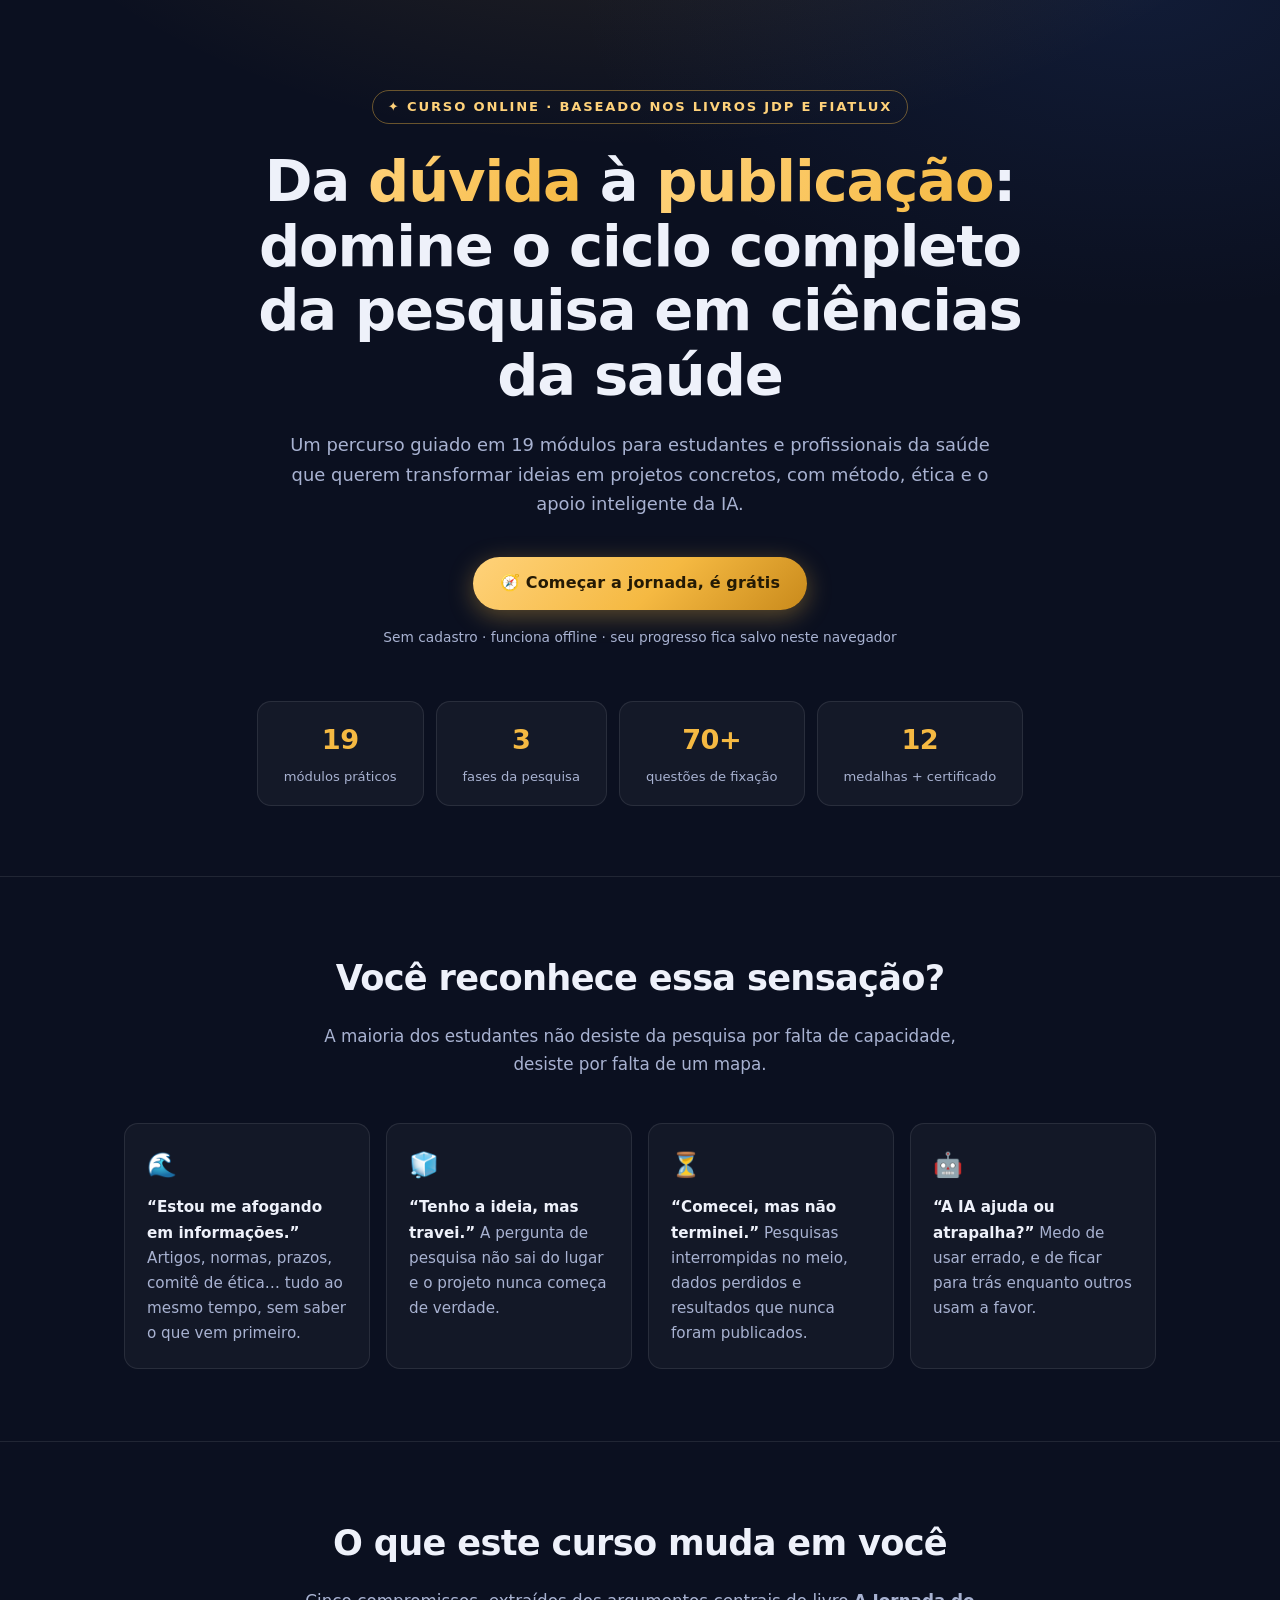
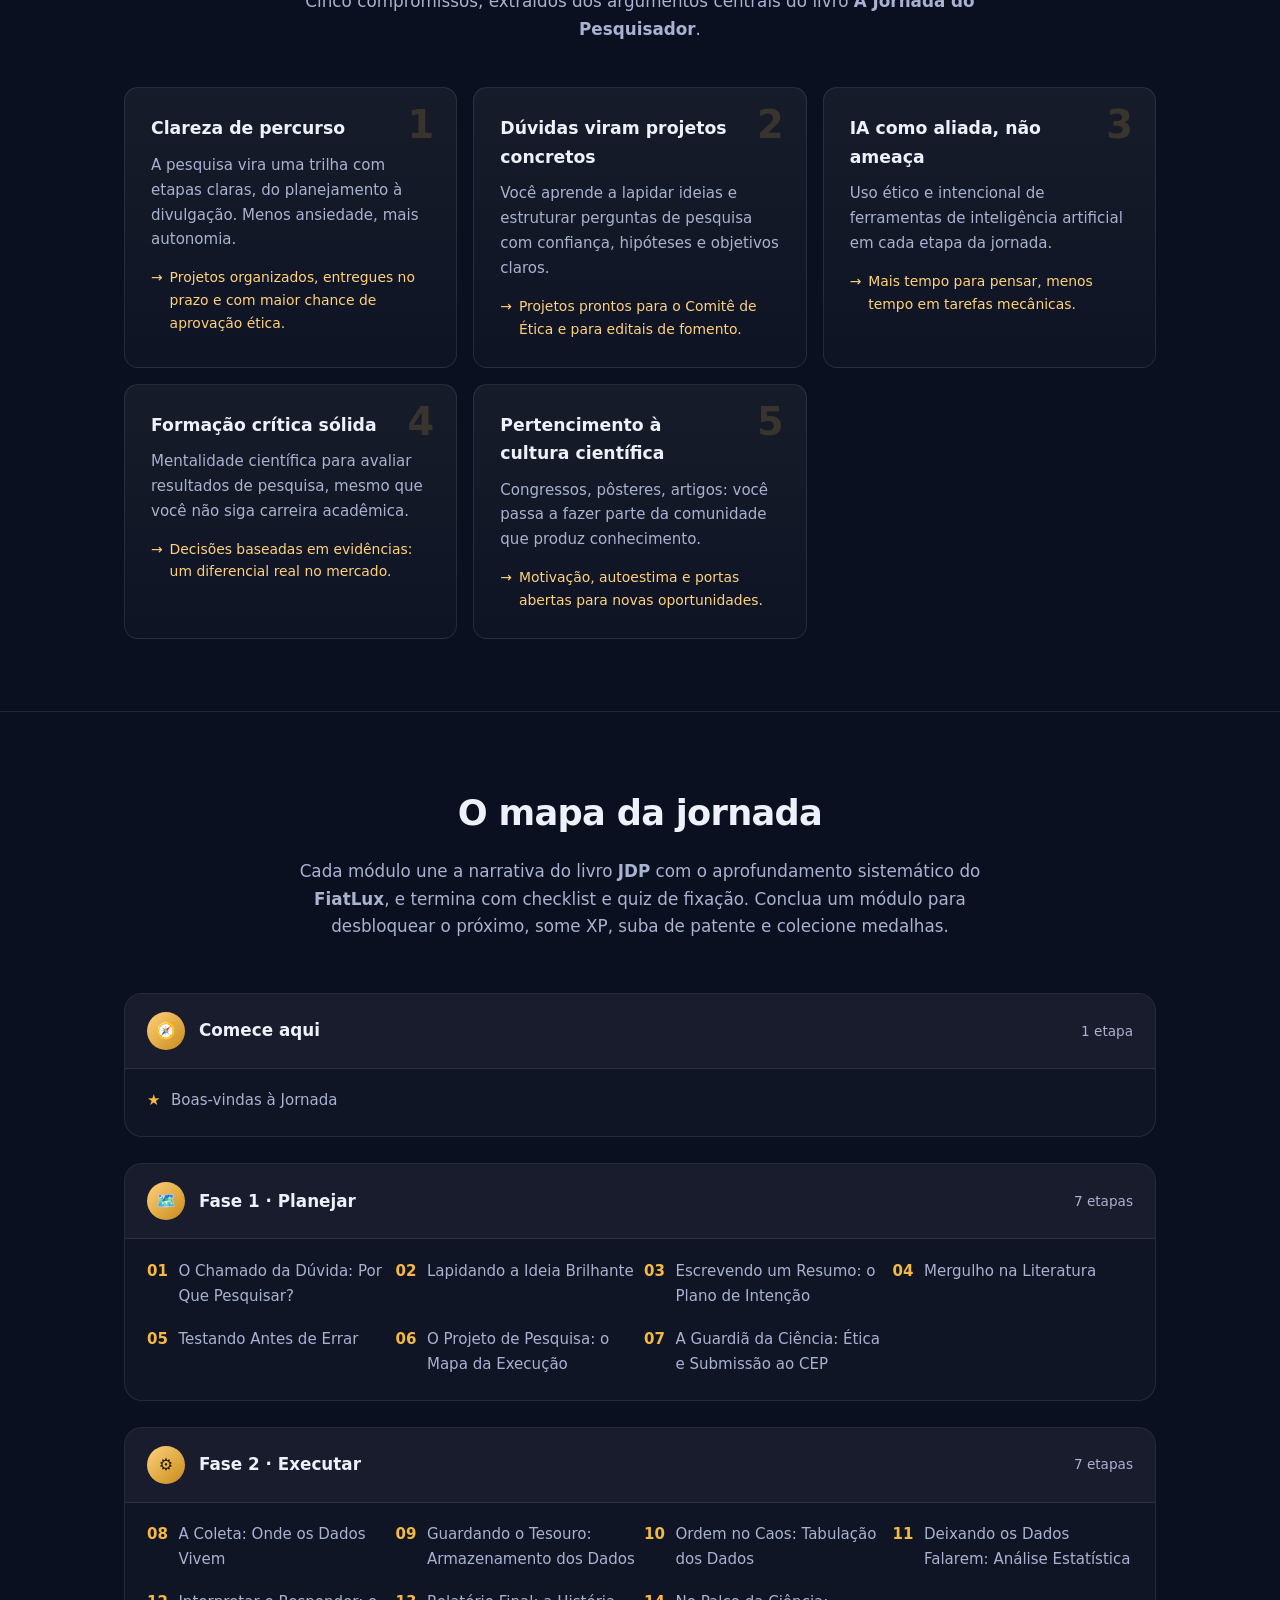
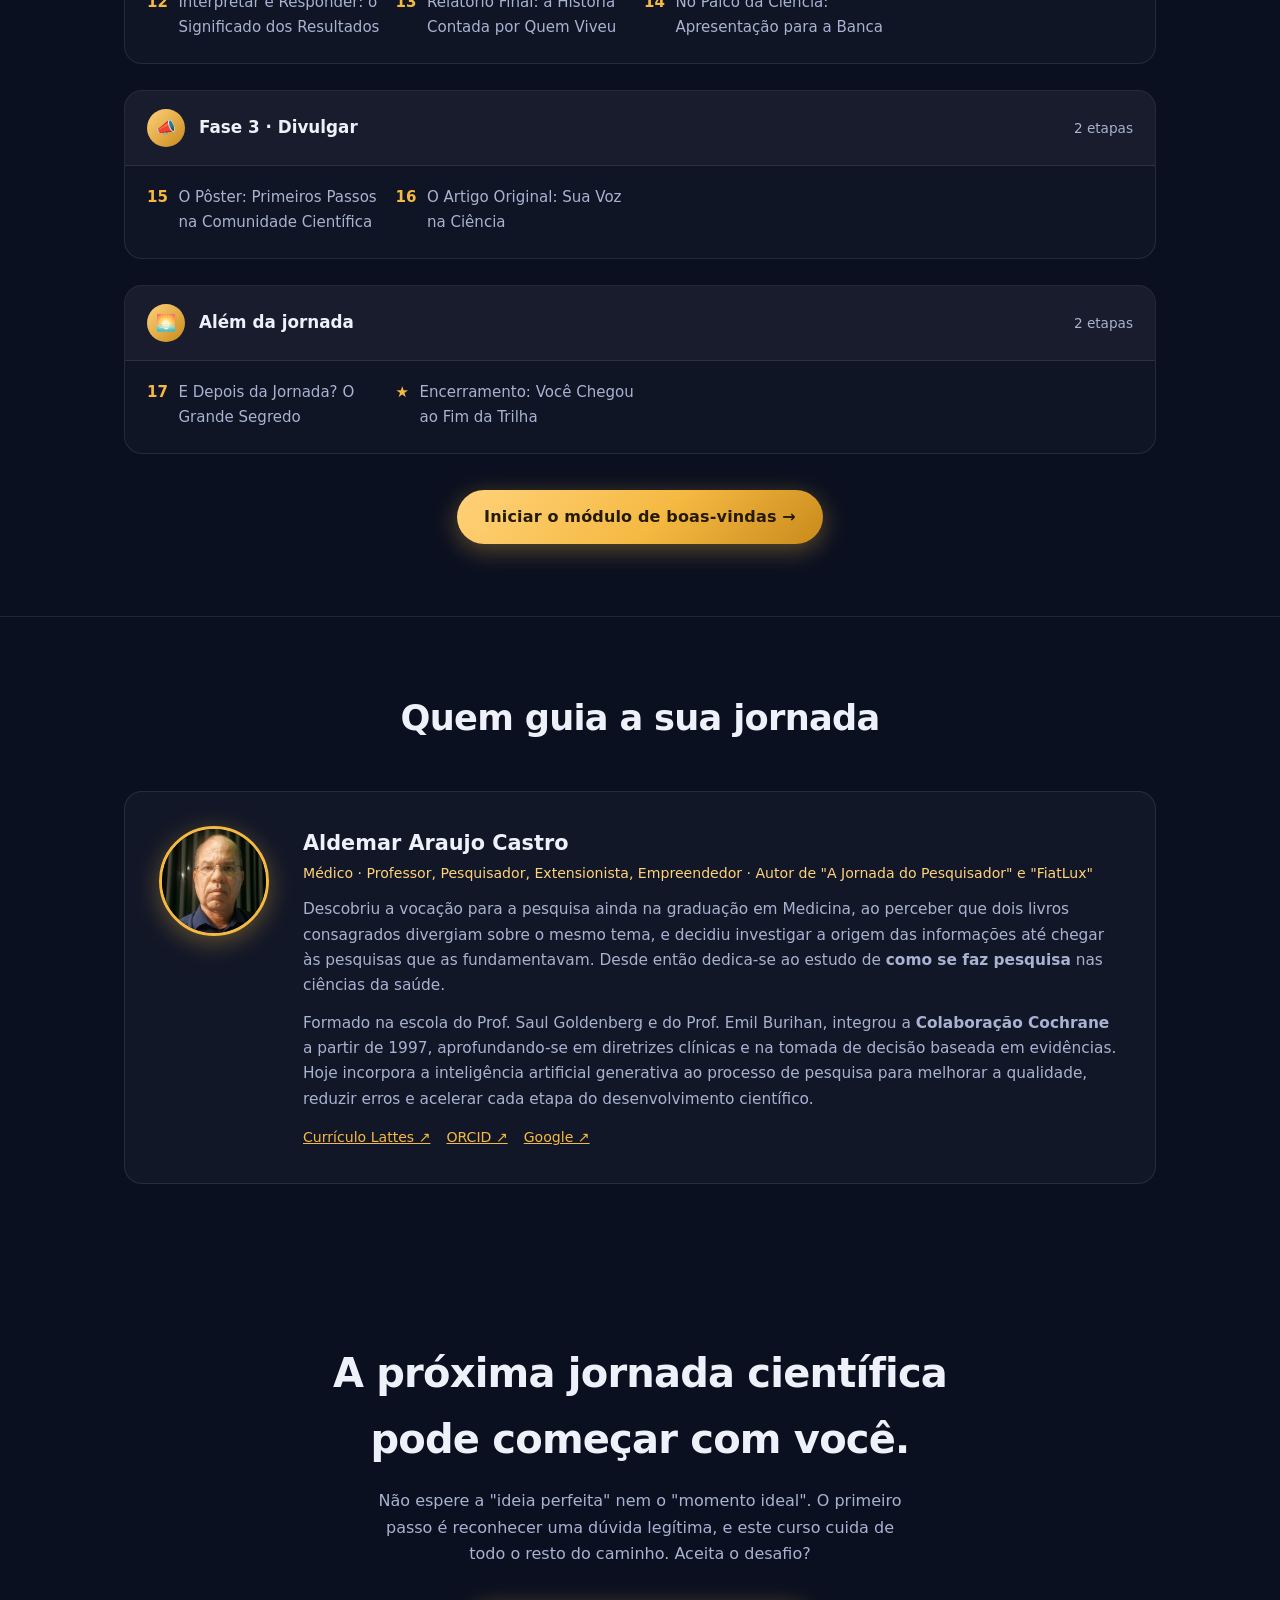
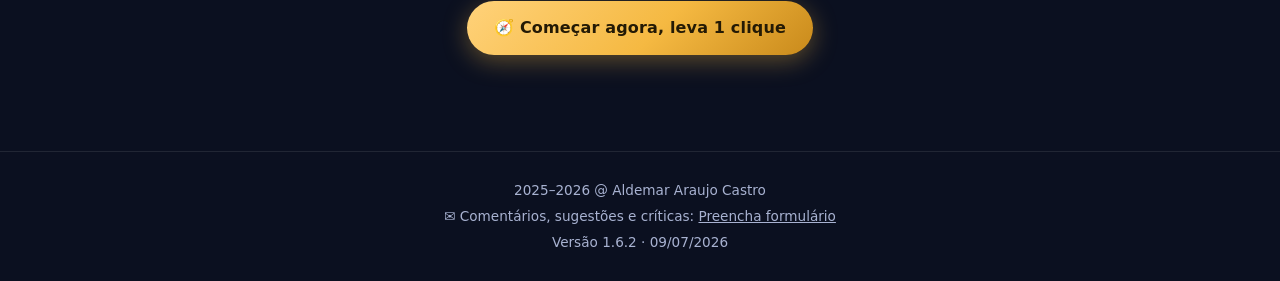
==== commit d252dd8c: "Rodape unificado em todas as paginas com link 'Preencha formulario' (v1.6.2) - Mesmo rodape (autor, " ====
--- a/index.html
+++ b/index.html
@@ -141,6 +141,8 @@
 .final-cta .btn{margin-top:34px}
 .l-foot{border-top:1px solid var(--line);padding:26px 0;text-align:center;color:var(--txt-dim);font-size:.85rem;line-height:1.9}
 .l-foot a{color:var(--txt-dim)}
+.main .l-foot{border-top:1px solid var(--paper-line);color:var(--ptxt-dim)}
+.main .l-foot a{color:var(--amber-ink)}
 
 /* ================= APP (área do curso) ================= */
 .app{display:grid;grid-template-columns:300px 1fr;min-height:100vh}
@@ -388,7 +390,7 @@
 
 @media print{
   body{background:#fff}
-  .topbar,.sidebar,.cert-form,.cert-actions,.lesson-nav{display:none!important}
+  .topbar,.sidebar,.cert-form,.cert-actions,.lesson-nav,.l-foot{display:none!important}
   .app{display:block}
   .main{background:#fff}
   .cert-page{padding:0;max-width:none}
@@ -546,8 +548,8 @@
     <div class="l-wrap">
       <div>2025–2026 @ Aldemar Araujo Castro</div>
       <div>✉️ Comentários, sugestões e críticas:
-        <a href="https://forms.gle/WAoXfEFnrjJa971n9" target="_blank" rel="noopener">https://forms.gle/WAoXfEFnrjJa971n9</a></div>
-      <div>Versão 1.6.1 · 09/07/2026</div>
+        <a href="https://forms.gle/WAoXfEFnrjJa971n9" target="_blank" rel="noopener">Preencha formulário</a></div>
+      <div>Versão 1.6.2 · 09/07/2026</div>
     </div>
   </footer>
 </div>
@@ -564,7 +566,16 @@
     <a class="tb-exit" href="#/">← página inicial</a>
   </div>
   <nav class="sidebar" id="sidebar" aria-label="Módulos do curso"><div id="sb-nav"></div></nav>
-  <main class="main" id="main" tabindex="-1"><div id="view"></div></main>
+  <main class="main" id="main" tabindex="-1"><div id="view"></div>
+    <footer class="l-foot">
+      <div class="l-wrap">
+        <div>2025–2026 @ Aldemar Araujo Castro</div>
+        <div>✉️ Comentários, sugestões e críticas:
+          <a href="https://forms.gle/WAoXfEFnrjJa971n9" target="_blank" rel="noopener">Preencha formulário</a></div>
+        <div>Versão 1.6.2 · 09/07/2026</div>
+      </div>
+    </footer>
+  </main>
 </div>
 <div id="toasts" aria-live="polite"></div>
 
@@ -1429,7 +1440,7 @@
   sections: [
     { icon: "✍️", title: "Sobre o autor", html: "<p><strong>Aldemar Araujo Castro</strong> descobriu sua vocação para a pesquisa ainda durante a graduação em Medicina. O ponto de virada foi perceber que dois livros consagrados abordavam o mesmo tema, mas apresentavam informações divergentes. Essa inquietação o levou a investigar a origem das informações, percorrendo o caminho dos artigos científicos até chegar às pesquisas que fundamentavam os textos. Desde então, dedica-se intensamente ao estudo do <strong>como se faz pesquisa</strong>, especialmente nas ciências da saúde.</p><p>O Prof. Saul Goldenberg foi seu primeiro guia nessa trajetória, durante a organização do Congresso de Cirurgia Experimental da SOBRADPEC, realizado em Maceió, em 1989. A partir dessa experiência, compreendeu que a <strong>sistematização e a estruturação são pilares indispensáveis à boa prática científica</strong>. Seguindo sua orientação, escolheu o Prof. Guilherme Pitta como mentor.</p><p>Após anos de dedicação às pesquisas em anatomia, influenciado por nomes como Renato Locchi e Didio, e à cirurgia experimental, ampliou seu olhar para a pesquisa clínica, primária e secundária, aprofundando-se na elaboração de diretrizes clínicas e nos fundamentos da tomada de decisão baseada em evidências. Em 1997, o contato com a <strong>Colaboração Cochrane</strong> representou um marco, permitindo-lhe alcançar os limites do conhecimento metodológico e da qualidade científica. Desde então, o Prof. Emil Burihan tornou-se referência constante, atuando como fiel da balança e mentor na lapidação contínua de sua jornada como pesquisador.</p><p>Atualmente, sua atuação é guiada pela busca constante de <strong>eficiência aliada ao rigor metodológico</strong>. Nos últimos anos, vem incorporando os recursos da inteligência artificial generativa ao processo de fazer pesquisa, chatbots especializados para revisar projetos, triagem automatizada de artigos e assistentes digitais para redação e análise de dados, com o objetivo de melhorar a qualidade, reduzir erros e dar agilidade ao desenvolvimento científico.</p><p>🔗 <a href='http://lattes.cnpq.br/2259022333178681' target='_blank' rel='noopener'>Currículo Lattes</a> · <a href='https://jornadadopesquisador.org' target='_blank' rel='noopener'>jornadadopesquisador.org</a> · <a href='https://bit.ly/livro-jdp' target='_blank' rel='noopener'>Livro JDP</a></p>" },
     { icon: "🎓", title: "Seu certificado", html: "<p>Ao concluir este módulo, com todos os demais já concluídos, o botão <strong>🎓 Certificado</strong> na barra lateral libera o seu certificado de conclusão personalizado, pronto para imprimir ou salvar em PDF.</p><p>Depois dele, o convite final: escolha a sua próxima pergunta de pesquisa. A trilha está mapeada, agora é só percorrê-la de novo, cada vez melhor. <strong>Não existe segredo. Existe quem faz.</strong></p>" },
-    { icon: "✉️", title: "Sua opinião constrói a próxima versão", html: "<p>Este curso melhora a cada volta do ciclo, exatamente como uma pesquisa. Encontrou um erro? Sentiu falta de um tema? Tem uma sugestão ou uma crítica? <strong>Escreva para o autor:</strong></p><p style='font-size:1.1rem'>✉️ <a href='https://forms.gle/WAoXfEFnrjJa971n9' target='_blank' rel='noopener'>https://forms.gle/WAoXfEFnrjJa971n9</a></p><p>Comentários, sugestões e críticas são lidos e considerados nas próximas versões do curso e dos livros.</p>" }
+    { icon: "✉️", title: "Sua opinião constrói a próxima versão", html: "<p>Este curso melhora a cada volta do ciclo, exatamente como uma pesquisa. Encontrou um erro? Sentiu falta de um tema? Tem uma sugestão ou uma crítica? <strong>Escreva para o autor:</strong></p><p style='font-size:1.1rem'>✉️ <a href='https://forms.gle/WAoXfEFnrjJa971n9' target='_blank' rel='noopener'>Preencha formulário</a></p><p>Comentários, sugestões e críticas são lidos e considerados nas próximas versões do curso e dos livros.</p>" }
   ],
   licao: "<p>Obrigado por ter percorrido esta jornada. O conhecimento que você construiu aqui só se completa quando aplicado: <strong>na próxima dúvida, no próximo projeto, na próxima publicação</strong>. A ciência precisa do seu melhor, e esse melhor começa agora.</p>",
   checklist: [
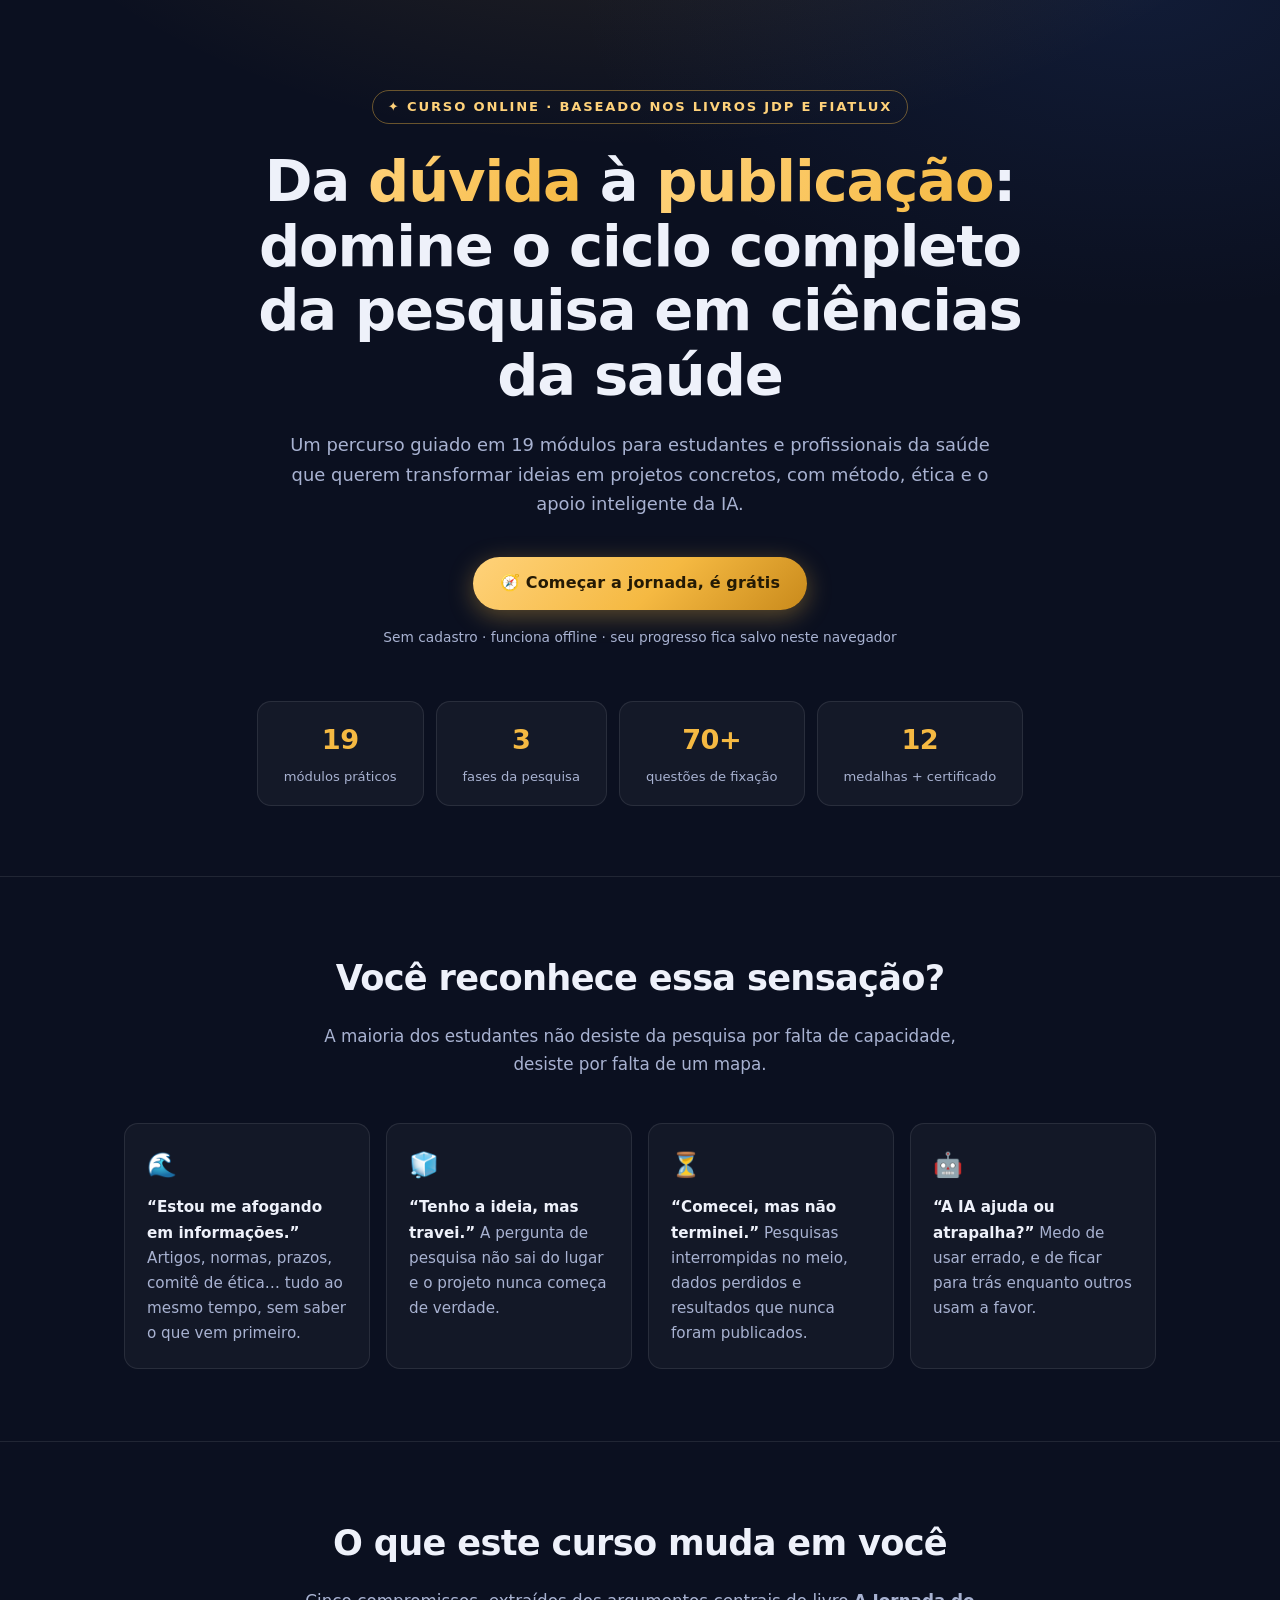
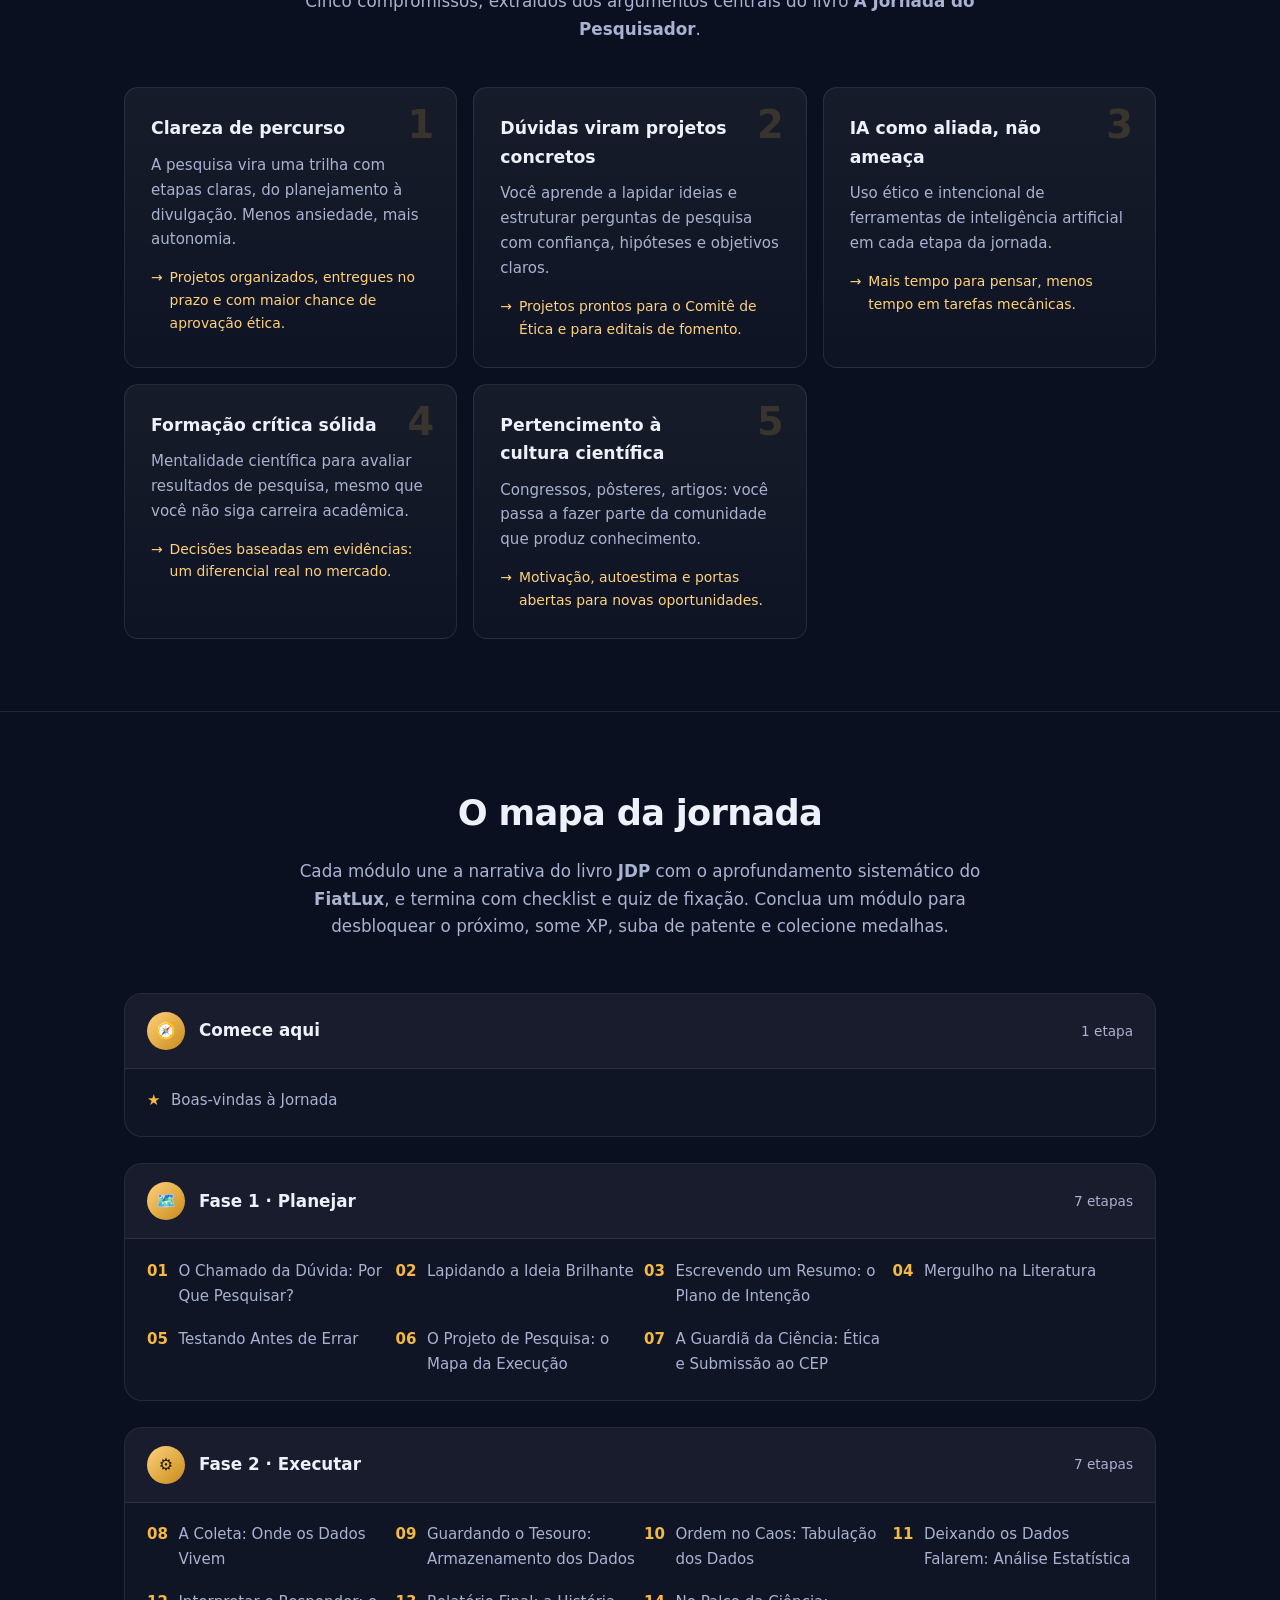
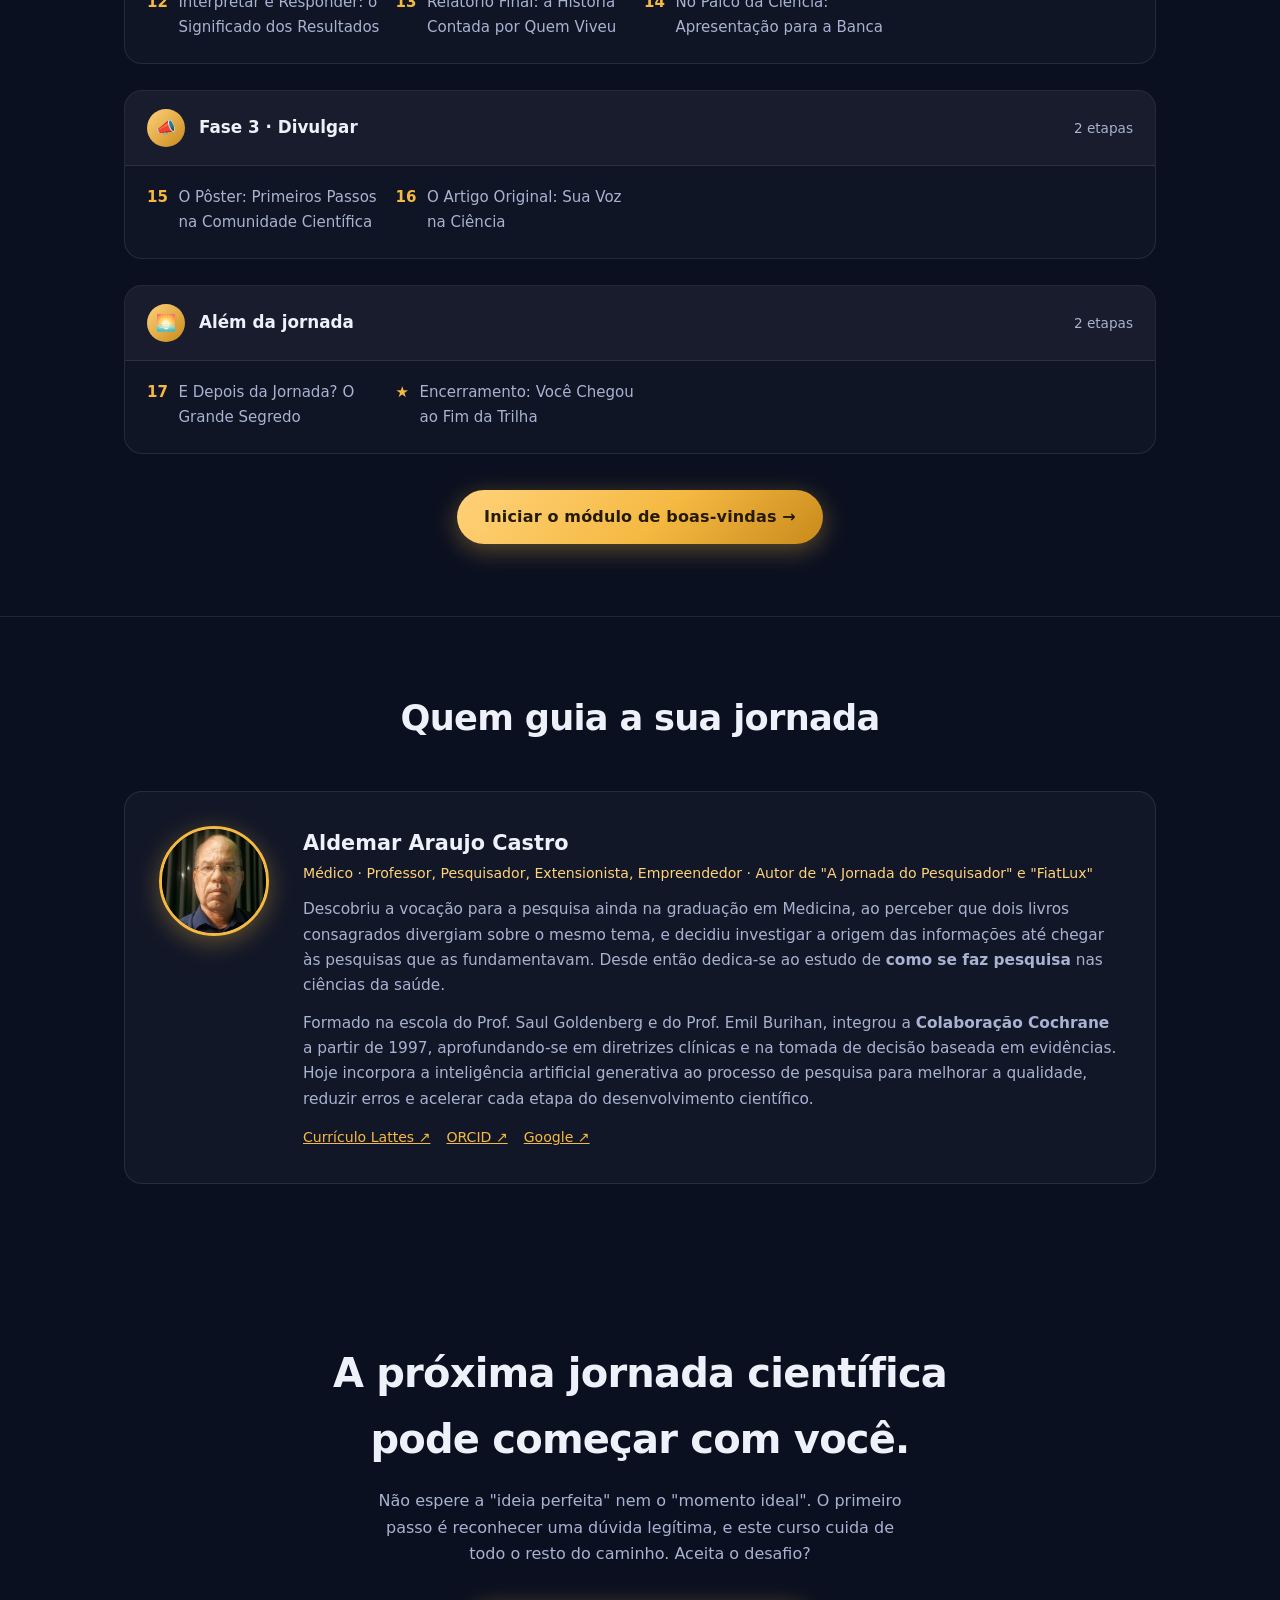
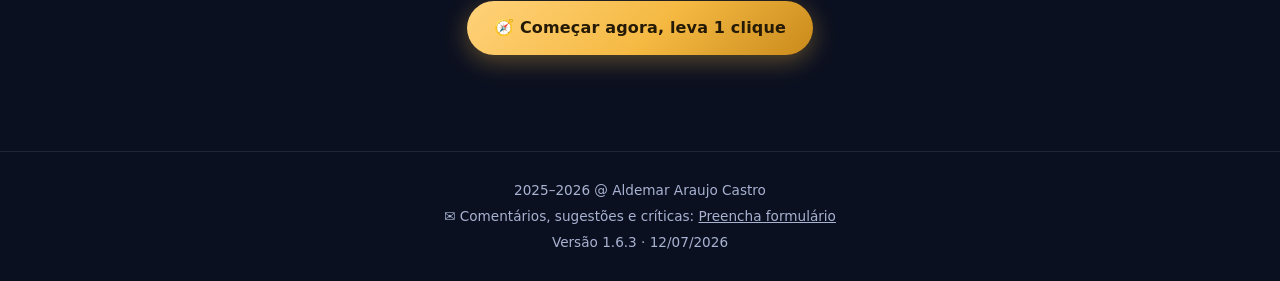
==== commit c608c7c8: "Versao 1.6.3 no rodape (build regenerado via build.py) Co-Authored-By: Claude Fable 5 <noreply@anthr" ====
--- a/index.html
+++ b/index.html
@@ -549,7 +549,7 @@
       <div>2025–2026 @ Aldemar Araujo Castro</div>
       <div>✉️ Comentários, sugestões e críticas:
         <a href="https://forms.gle/WAoXfEFnrjJa971n9" target="_blank" rel="noopener">Preencha formulário</a></div>
-      <div>Versão 1.6.2 · 09/07/2026</div>
+      <div>Versão 1.6.3 · 12/07/2026</div>
     </div>
   </footer>
 </div>
@@ -572,7 +572,7 @@
         <div>2025–2026 @ Aldemar Araujo Castro</div>
         <div>✉️ Comentários, sugestões e críticas:
           <a href="https://forms.gle/WAoXfEFnrjJa971n9" target="_blank" rel="noopener">Preencha formulário</a></div>
-        <div>Versão 1.6.2 · 09/07/2026</div>
+        <div>Versão 1.6.3 · 12/07/2026</div>
       </div>
     </footer>
   </main>
@@ -2053,8 +2053,8 @@
     '<div class="c-sub">Curso online, da dúvida à publicação científica</div>' +
     '<div class="c-name" id="c-name">' + esc(state.name || "________________") + '</div><div class="c-line"></div>' +
     '<p class="c-body">concluiu com êxito o curso <strong>A Jornada do Pesquisador</strong>, percorrendo os ' + LESSONS.length +
-    " módulos das fases de planejamento, execução e divulgação de uma pesquisa científica na área da saúde, com aproveitamento verificado por questionários de fixação.</p>" +
-    '<div class="c-meta"><div><b>' + LESSONS.length + ' módulos</b>carga do percurso</div><div><b>' + today + "</b>data de conclusão</div>" +
+    " módulos das fases de planejamento, execução e divulgação de uma pesquisa científica na área da saúde, com carga horária de 8 horas e aproveitamento verificado por questionários de fixação.</p>" +
+    '<div class="c-meta"><div><b>' + LESSONS.length + ' módulos · 8 horas</b>carga horária</div><div><b>' + today + "</b>data de conclusão</div>" +
     '<div><b>Aldemar Araujo Castro</b>autor e instrutor</div></div><div class="c-seal">Fiat ✦ Lux</div></div></div>';
   $("#view").innerHTML = h;
   const apply = () => {
